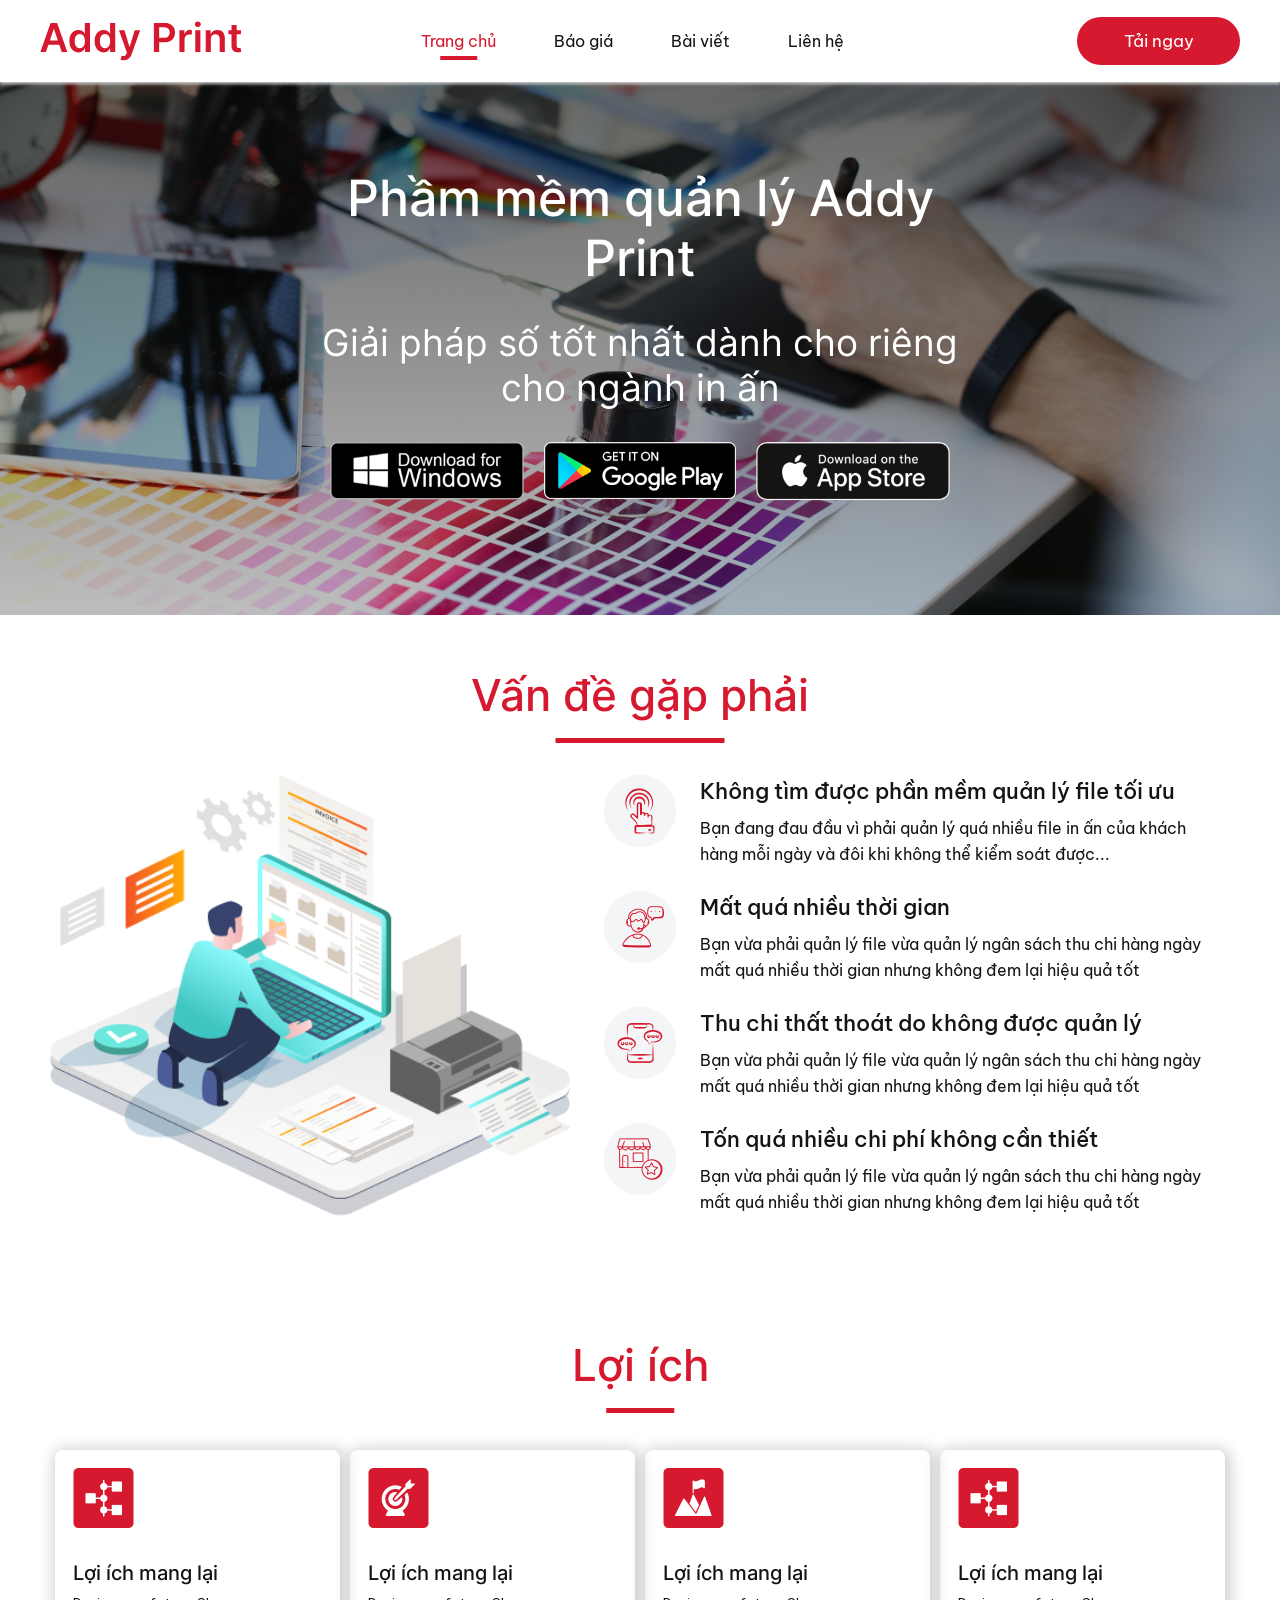
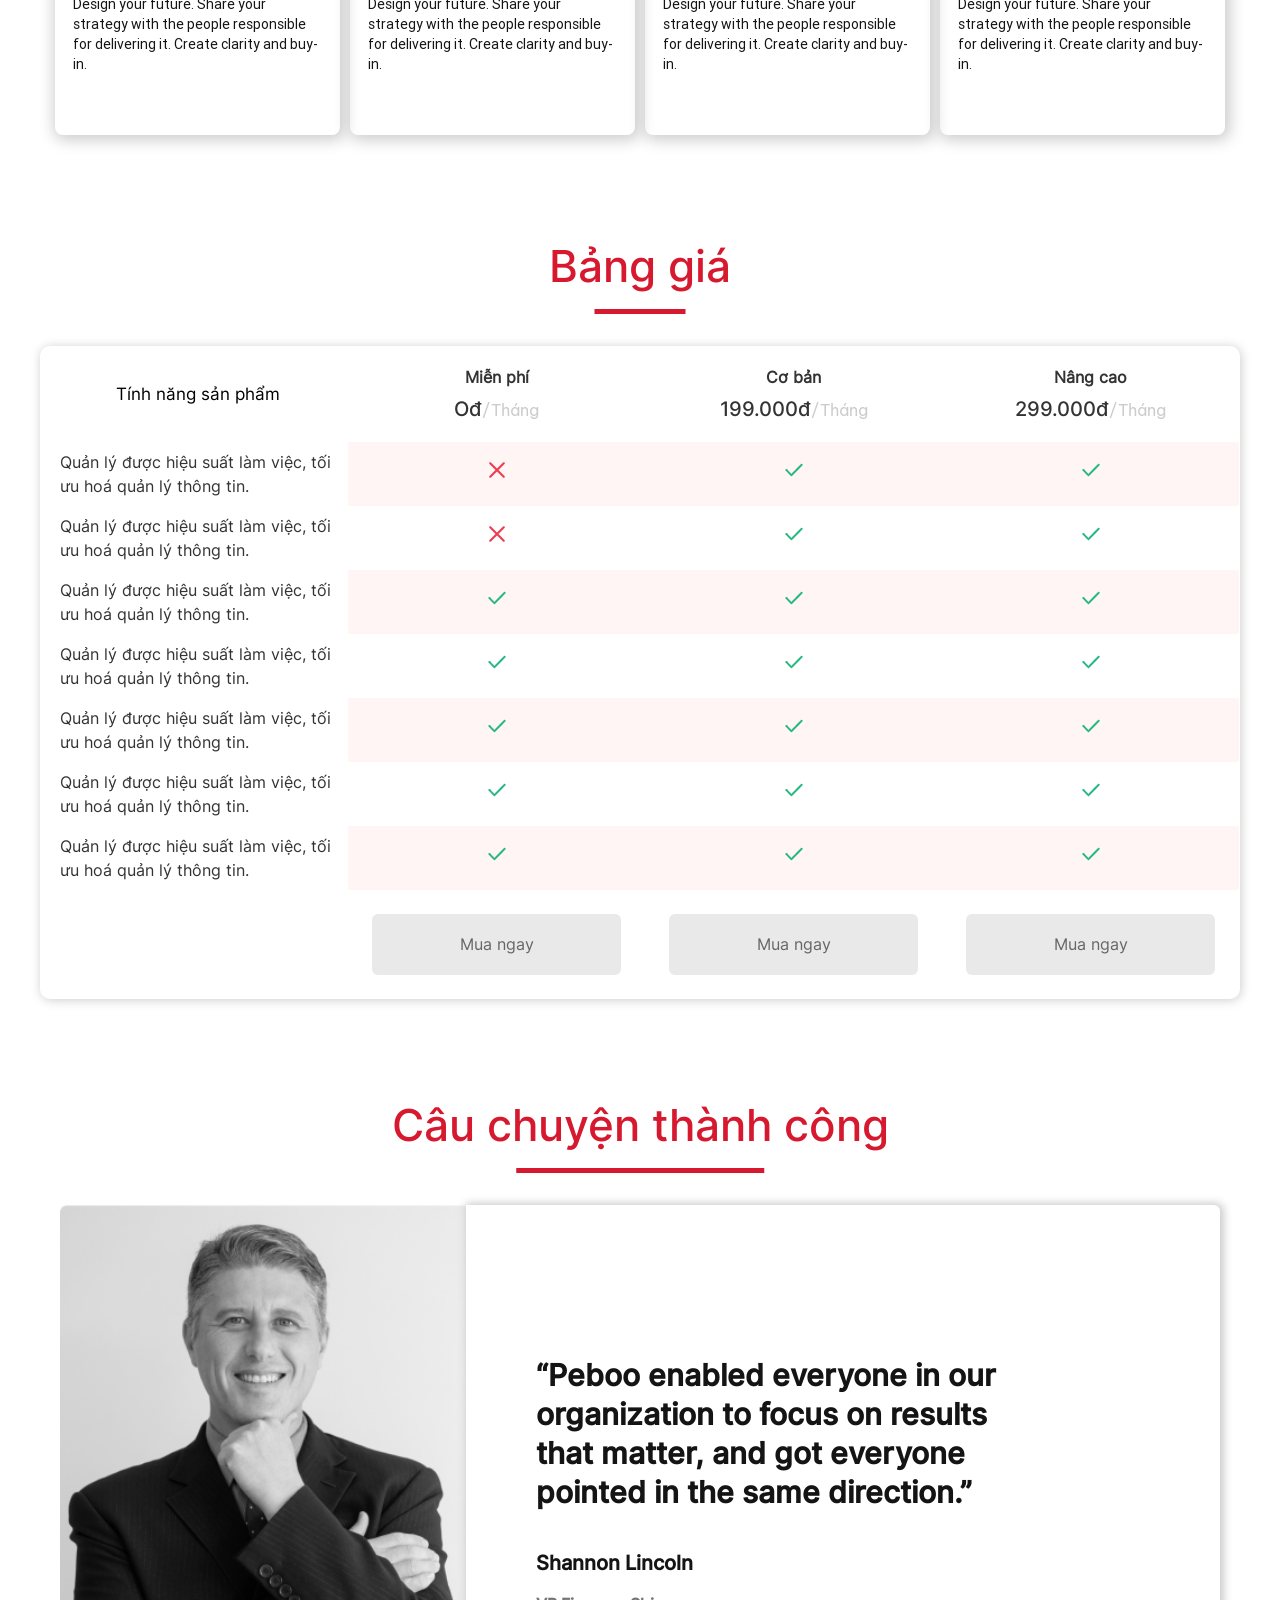
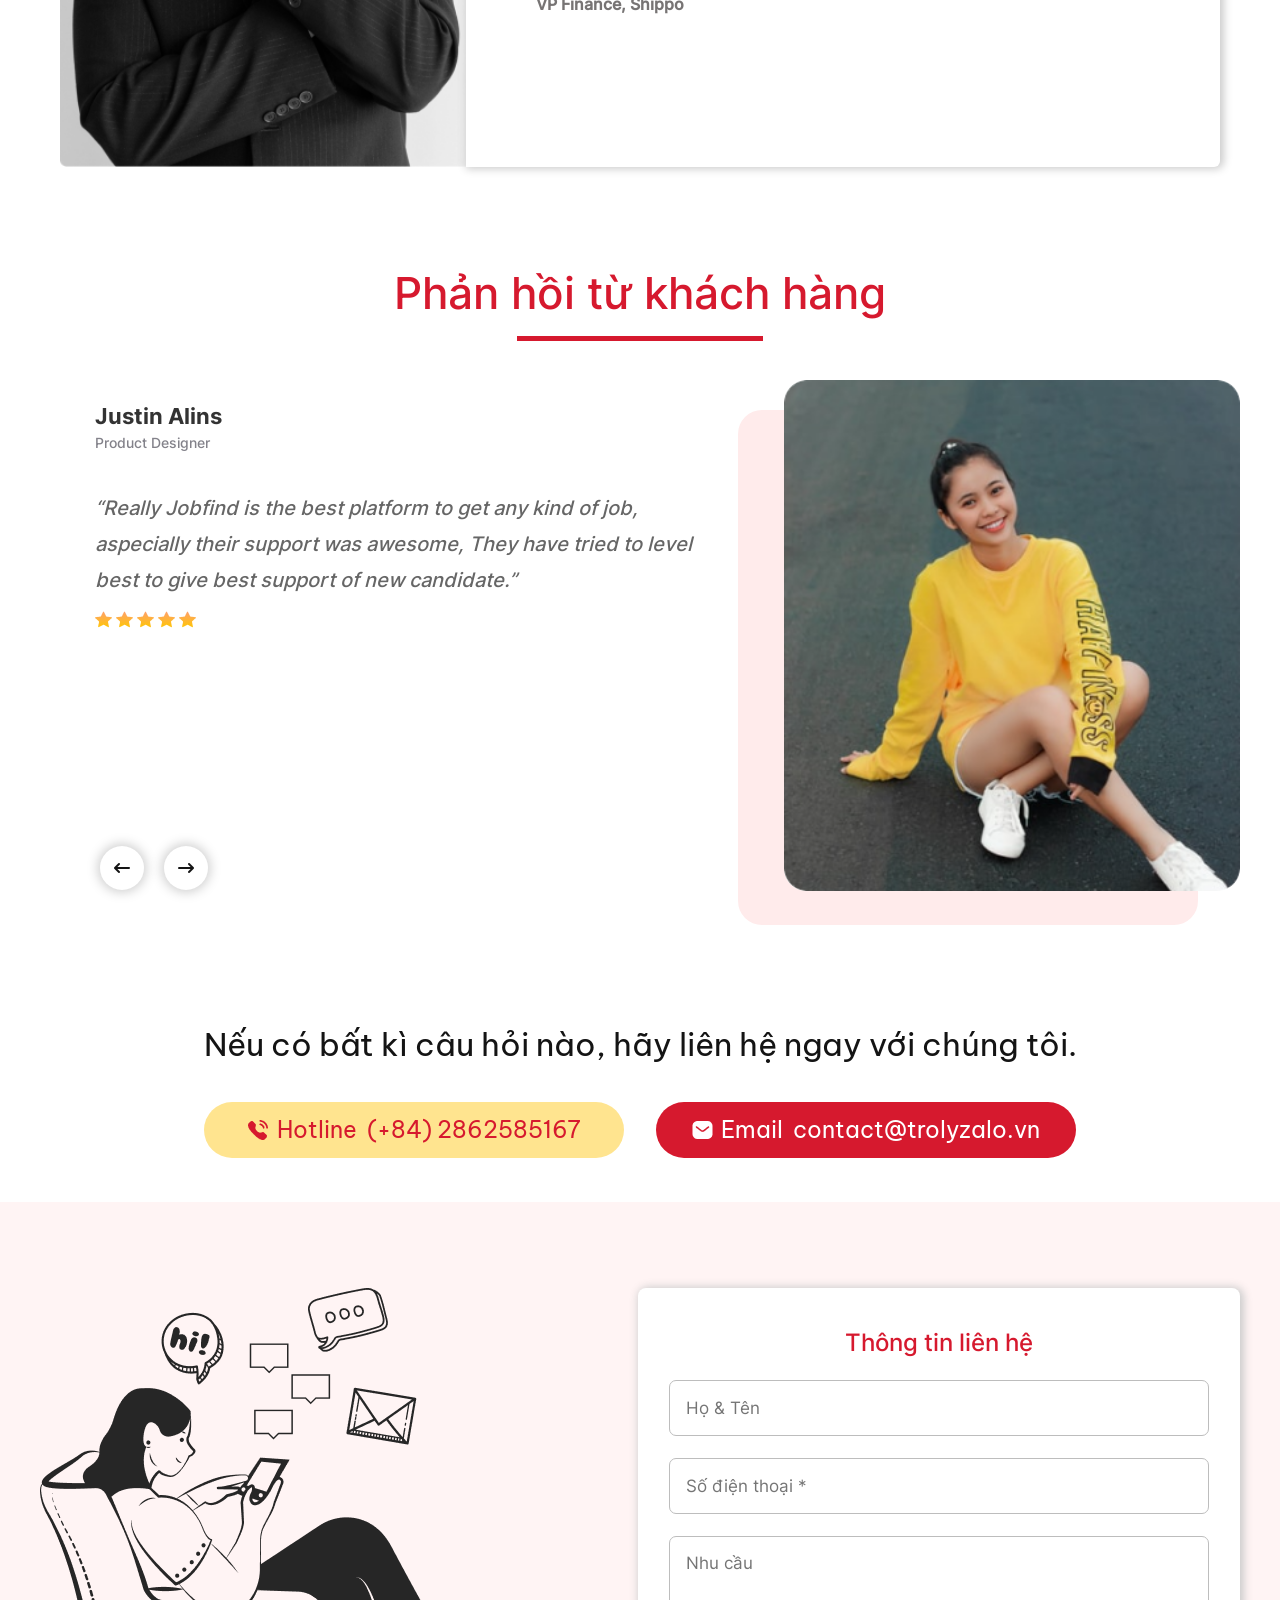
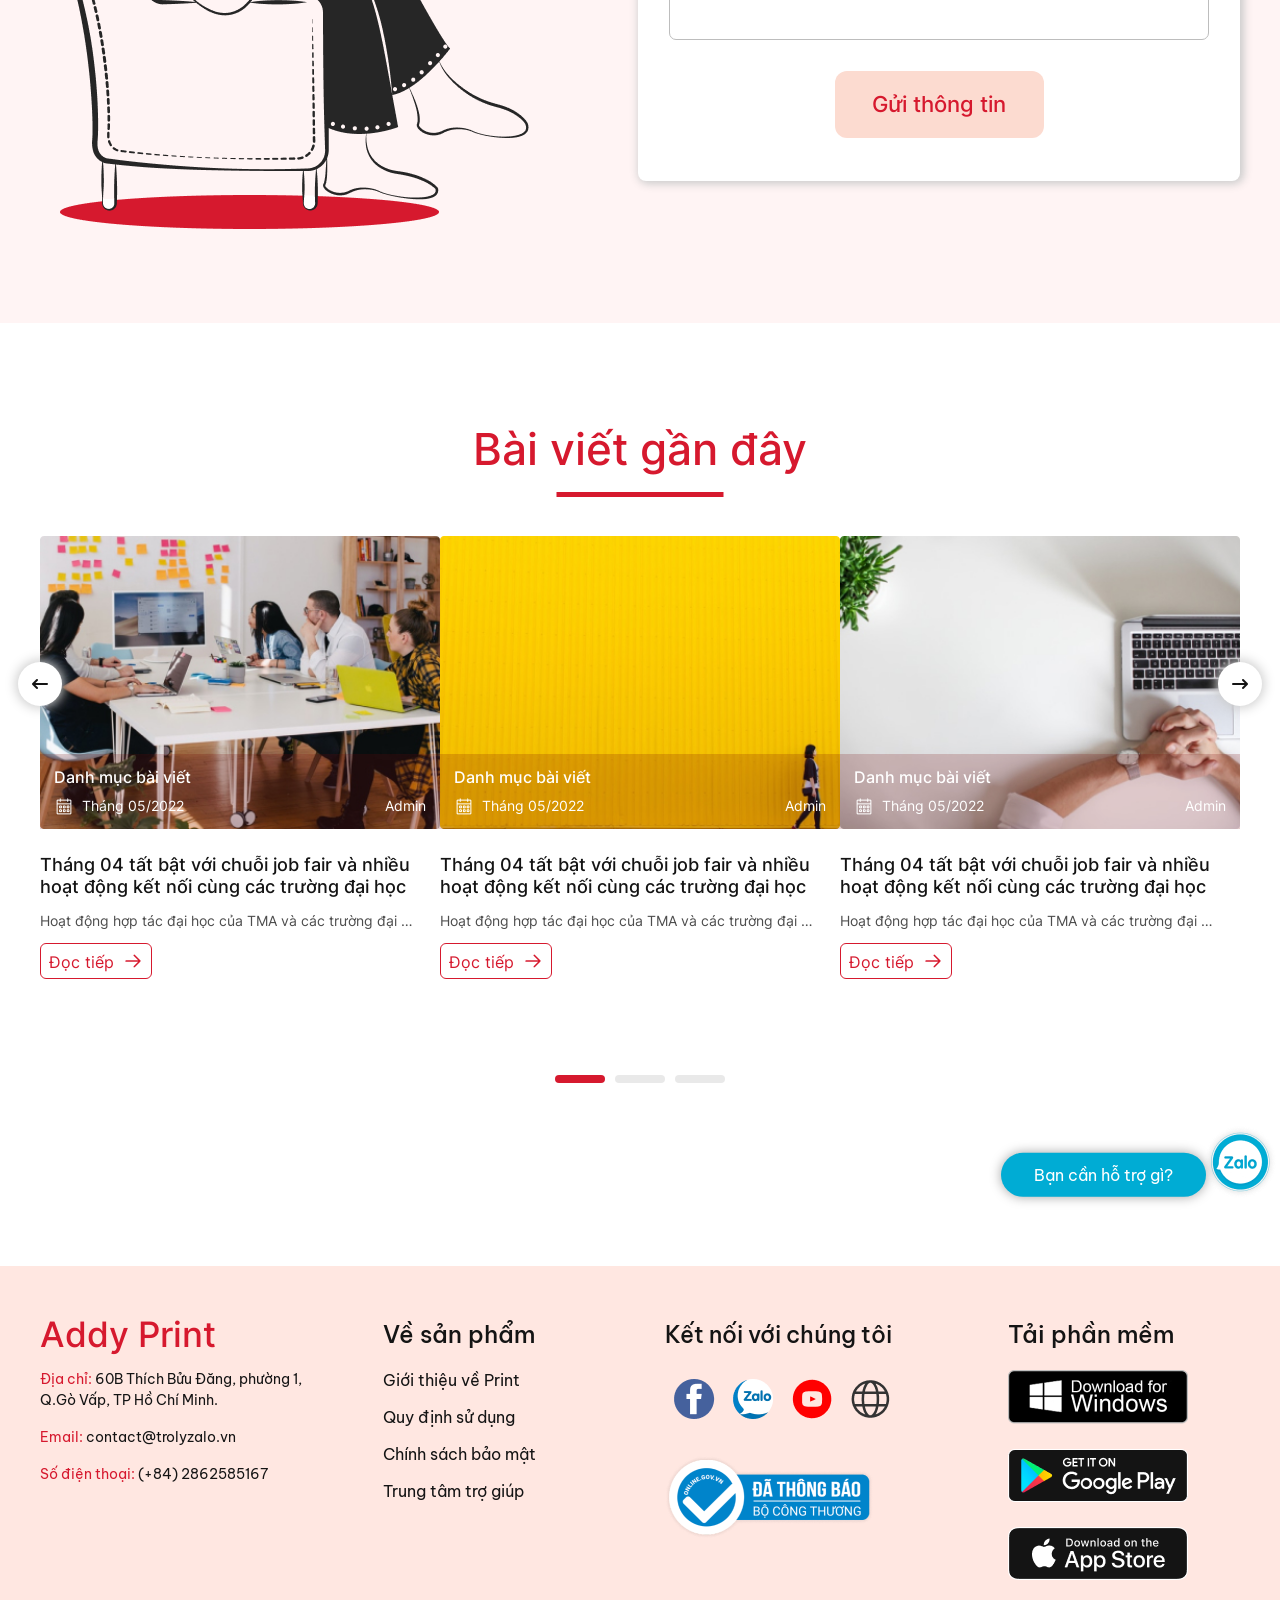
==== index.html @ 03e9220e "update slider blog" ====
<!DOCTYPE html>
<html>
  <head>
    <meta charset="UTF-8" />
    <meta
      name="viewport"
      content="width=device-width, initial-scale=1.0, maximum-scale=1.0, user-scalable=0"
    />
    <meta http-equiv="X-UA-Compatible" content="IE=edge,chrome=1" />
    <title>Addy Print</title>
    <link rel="icon" href="favicon.ico" />
    <meta name="title" content="" />
    <meta name="description" content="" />

    <!-- meta facebook -->
    <meta property="og:locale" content="vi" />
    <meta property="og:type" content="article" />
    <meta property="og:title" content="" />
    <meta property="og:description" content="" />
    <meta property="og:url" content="" />
    <meta property="og:site_name" content="" />
    <meta property="og:image" content="" />

    <link rel="stylesheet" href="./dest/flickity.css" />
    <link rel="stylesheet" href="./fonts/fontawesome/css/all.css" />
    <link rel="stylesheet" href="dest/fonts.css" />
    <link rel="stylesheet" href="dest/style.min.css" />
  </head>

  <body class="homepage">
    <!-- HEADER -->
    <header>
      <div class="container">
        <div class="main__header home">
          <div class="main__header-logo">
            <a href="./index.html">
              <svg
                width="202"
                height="40"
                viewBox="0 0 202 40"
                fill="none"
                xmlns="http://www.w3.org/2000/svg"
              >
                <path
                  d="M5.98402 31H0.35902L10.6005 1.90909H17.1062L27.3619 31H21.7369L13.967 7.875H13.7397L5.98402 31ZM6.16868 19.5938H21.5096V23.8267H6.16868V19.5938ZM38.3988 31.3835C36.6848 31.3835 35.1507 30.9432 33.7965 30.0625C32.4424 29.1818 31.3723 27.9034 30.5863 26.2273C29.8003 24.5511 29.4073 22.5152 29.4073 20.1193C29.4073 17.6951 29.805 15.6496 30.6005 13.983C31.4054 12.3068 32.4897 11.0426 33.8533 10.1903C35.217 9.3286 36.7369 8.89773 38.413 8.89773C39.6914 8.89773 40.7425 9.11553 41.5664 9.55114C42.3903 9.97727 43.0437 10.4934 43.5266 11.0994C44.0096 11.696 44.3836 12.2595 44.6488 12.7898H44.8619V1.90909H50.0181V31H44.9613V27.5625H44.6488C44.3836 28.0928 44.0001 28.6562 43.4982 29.2528C42.9963 29.84 42.3335 30.3419 41.5096 30.7585C40.6857 31.1752 39.6488 31.3835 38.3988 31.3835ZM39.8335 27.1648C40.9225 27.1648 41.8505 26.8712 42.6175 26.2841C43.3846 25.6875 43.967 24.8589 44.3647 23.7983C44.7624 22.7377 44.9613 21.5019 44.9613 20.0909C44.9613 18.6799 44.7624 17.4536 44.3647 16.4119C43.9764 15.3703 43.3988 14.5606 42.6317 13.983C41.8742 13.4053 40.9414 13.1165 39.8335 13.1165C38.6876 13.1165 37.7312 13.4148 36.9641 14.0114C36.1971 14.608 35.6194 15.4318 35.2312 16.483C34.8429 17.5341 34.6488 18.7367 34.6488 20.0909C34.6488 21.4545 34.8429 22.6714 35.2312 23.7415C35.6289 24.8021 36.2113 25.6402 36.9783 26.2557C37.7549 26.8617 38.7066 27.1648 39.8335 27.1648ZM63.5941 31.3835C61.8801 31.3835 60.346 30.9432 58.9918 30.0625C57.6377 29.1818 56.5676 27.9034 55.7816 26.2273C54.9956 24.5511 54.6026 22.5152 54.6026 20.1193C54.6026 17.6951 55.0004 15.6496 55.7958 13.983C56.6007 12.3068 57.685 11.0426 59.0487 10.1903C60.4123 9.3286 61.9322 8.89773 63.6083 8.89773C64.8867 8.89773 65.9379 9.11553 66.7617 9.55114C67.5856 9.97727 68.239 10.4934 68.7219 11.0994C69.2049 11.696 69.579 12.2595 69.8441 12.7898H70.0572V1.90909H75.2134V31H70.1566V27.5625H69.8441C69.579 28.0928 69.1954 28.6562 68.6935 29.2528C68.1916 29.84 67.5288 30.3419 66.7049 30.7585C65.881 31.1752 64.8441 31.3835 63.5941 31.3835ZM65.0288 27.1648C66.1178 27.1648 67.0458 26.8712 67.8129 26.2841C68.5799 25.6875 69.1623 24.8589 69.56 23.7983C69.9577 22.7377 70.1566 21.5019 70.1566 20.0909C70.1566 18.6799 69.9577 17.4536 69.56 16.4119C69.1718 15.3703 68.5941 14.5606 67.8271 13.983C67.0695 13.4053 66.1367 13.1165 65.0288 13.1165C63.8829 13.1165 62.9265 13.4148 62.1594 14.0114C61.3924 14.608 60.8147 15.4318 60.4265 16.483C60.0382 17.5341 59.8441 18.7367 59.8441 20.0909C59.8441 21.4545 60.0382 22.6714 60.4265 23.7415C60.8242 24.8021 61.4066 25.6402 62.1737 26.2557C62.9502 26.8617 63.9019 27.1648 65.0288 27.1648ZM83.8888 39.1818C83.1881 39.1818 82.5394 39.125 81.9428 39.0114C81.3557 38.9072 80.887 38.7841 80.5366 38.642L81.7298 34.6364C82.4779 34.8542 83.1455 34.9583 83.7326 34.9489C84.3197 34.9394 84.8358 34.7547 85.2809 34.3949C85.7354 34.0445 86.119 33.4574 86.4315 32.6335L86.8718 31.4545L78.9599 9.18182H84.4144L89.4428 25.6591H89.6701L94.7127 9.18182H100.181L91.4457 33.642C91.0385 34.7973 90.4987 35.7869 89.8263 36.6108C89.154 37.4441 88.3301 38.0786 87.3548 38.5142C86.3888 38.9593 85.2335 39.1818 83.8888 39.1818ZM113.889 31V1.90909H124.798C127.033 1.90909 128.908 2.32576 130.423 3.15909C131.948 3.99242 133.098 5.13826 133.875 6.59659C134.661 8.04545 135.054 9.69318 135.054 11.5398C135.054 13.4053 134.661 15.0625 133.875 16.5114C133.089 17.9602 131.929 19.1013 130.395 19.9347C128.86 20.7585 126.971 21.1705 124.727 21.1705H117.497V16.8381H124.017C125.324 16.8381 126.394 16.6108 127.227 16.1562C128.06 15.7017 128.676 15.0767 129.074 14.2812C129.481 13.4858 129.684 12.572 129.684 11.5398C129.684 10.5076 129.481 9.59848 129.074 8.8125C128.676 8.02652 128.056 7.41572 127.213 6.98011C126.379 6.53504 125.305 6.3125 123.988 6.3125H119.159V31H113.889ZM139.404 31V9.18182H144.39V12.8182H144.617C145.015 11.5587 145.696 10.5881 146.662 9.90625C147.638 9.21496 148.75 8.86932 150 8.86932C150.284 8.86932 150.602 8.88352 150.952 8.91193C151.312 8.93087 151.61 8.96401 151.847 9.01136V13.7415C151.629 13.6657 151.283 13.5994 150.81 13.5426C150.346 13.4763 149.896 13.4432 149.461 13.4432C148.523 13.4432 147.68 13.6468 146.932 14.054C146.194 14.4517 145.611 15.0057 145.185 15.7159C144.759 16.4261 144.546 17.2453 144.546 18.1733V31H139.404ZM155.263 31V9.18182H160.405V31H155.263ZM157.848 6.08523C157.034 6.08523 156.333 5.81534 155.746 5.27557C155.159 4.72632 154.865 4.06818 154.865 3.30114C154.865 2.52462 155.159 1.86648 155.746 1.3267C156.333 0.777461 157.034 0.50284 157.848 0.50284C158.672 0.50284 159.373 0.777461 159.951 1.3267C160.538 1.86648 160.831 2.52462 160.831 3.30114C160.831 4.06818 160.538 4.72632 159.951 5.27557C159.373 5.81534 158.672 6.08523 157.848 6.08523ZM170.835 18.2159V31H165.693V9.18182H170.608V12.8892H170.863C171.365 11.6676 172.165 10.697 173.264 9.97727C174.372 9.25758 175.74 8.89773 177.369 8.89773C178.875 8.89773 180.186 9.2197 181.304 9.86364C182.431 10.5076 183.302 11.4403 183.917 12.6619C184.542 13.8835 184.85 15.3655 184.841 17.108V31H179.699V17.9034C179.699 16.4451 179.32 15.304 178.562 14.4801C177.814 13.6562 176.777 13.2443 175.451 13.2443C174.552 13.2443 173.752 13.4432 173.051 13.8409C172.359 14.2292 171.815 14.7926 171.417 15.5312C171.029 16.2699 170.835 17.1648 170.835 18.2159ZM200.963 9.18182V13.1591H188.42V9.18182H200.963ZM191.517 3.95455H196.659V24.4375C196.659 25.1288 196.763 25.6591 196.971 26.0284C197.189 26.3883 197.473 26.6345 197.824 26.767C198.174 26.8996 198.562 26.9659 198.988 26.9659C199.31 26.9659 199.604 26.9422 199.869 26.8949C200.144 26.8475 200.352 26.8049 200.494 26.767L201.36 30.7869C201.086 30.8816 200.693 30.9858 200.181 31.0994C199.68 31.2131 199.064 31.2794 198.335 31.2983C197.047 31.3362 195.887 31.142 194.855 30.7159C193.823 30.2803 193.003 29.608 192.397 28.6989C191.801 27.7898 191.507 26.6534 191.517 25.2898V3.95455Z"
                  fill="#D6192E"
                />
              </svg>
            </a>
          </div>
          <div class="main__header-nav">
            <ul>
              <li><a class="active" href="./index.html">Trang chủ</a></li>
              <li><p href="#price">Báo giá</p></li>
              <li><a href="./blog.html">Bài viết</a></li>
              <li><p href="#contact">Liên hệ</p></li>
            </ul>
          </div>
          <div class="main__header-nav-mobile">
            <div class="icon__menu-mobile">
              <span></span>
            </div>
            <div class="show__nav-menu">
              <ul>
                <li><a href="./index.html">Trang chủ</a></li>
                <li><a href="">Báo giá</a></li>
                <li><a href="./blog.html">Bài viết</a></li>
                <li><a href="">Liên hệ</a></li>
              </ul>
            </div>
          </div>
          <div class="main__header-btn">
            <p>Tải ngay</p>
          </div>
        </div>
      </div>
    </header>

    <!-- MAIN -->
    <main class="mainwrapper">
      <section class="download">
        <img src="./img/bg_home.png" alt="" />
        <div class="wrapper__text">
          <h2 class="download__title">Phầm mềm quản lý Addy Print</h2>
          <p class="download__param">
            Giải pháp số tốt nhất dành cho riêng cho ngành in ấn
          </p>
          <div class="download__btn">
            <div class="btn download__btn-windows">
              <a href="#">
                <img src="./img/download-windowns.png" alt="" />
              </a>
            </div>
            <div class="btn download__btn-chplay">
              <a href="#">
                <img src="./img/chplay_download.png" alt="" />
              </a>
            </div>
            <div class="btn download__btn-appstore">
              <a href="#">
                <img src="./img/appstore.png" alt="" />
              </a>
            </div>
          </div>
        </div>
      </section>
      <section class="problems">
        <div class="container">
          <h2>Vấn đề gặp phải</h2>
          <div class="problems__grid">
            <div class="problems__grid-item --left">
              <img src="./img/FAQ.png" alt="" />
            </div>
            <div class="problems__grid-item --right">
              <div class="item">
                <div class="item__icon">
                  <i><img src="./img/icon-FAQ1.png" alt="" /></i>
                </div>
                <div class="item__text">
                  <h3>Không tìm được phần mềm quản lý file tối ưu</h3>
                  <p>
                    Bạn đang đau đầu vì phải quản lý quá nhiều file in ấn của
                    khách hàng mỗi ngày và đôi khi không thể kiểm soát được...
                  </p>
                </div>
              </div>
              <div class="item">
                <div class="item__icon">
                  <i><img src="./img/icon-FAQ2.png" alt="" /></i>
                </div>
                <div class="item__text">
                  <h3>Mất quá nhiều thời gian</h3>
                  <p>
                    Bạn vừa phải quản lý file vừa quản lý ngân sách thu chi hàng
                    ngày mất quá nhiều thời gian nhưng không đem lại hiệu quả
                    tốt
                  </p>
                </div>
              </div>
              <div class="item">
                <div class="item__icon">
                  <i><img src="./img/icon-FAQ3.png" alt="" /></i>
                </div>
                <div class="item__text">
                  <h3>Thu chi thất thoát do không được quản lý</h3>
                  <p>
                    Bạn vừa phải quản lý file vừa quản lý ngân sách thu chi hàng
                    ngày mất quá nhiều thời gian nhưng không đem lại hiệu quả
                    tốt
                  </p>
                </div>
              </div>
              <div class="item">
                <div class="item__icon">
                  <i><img src="./img/icon-FAQ4.png" alt="" /></i>
                </div>
                <div class="item__text">
                  <h3>Tốn quá nhiều chi phí không cần thiết</h3>
                  <p>
                    Bạn vừa phải quản lý file vừa quản lý ngân sách thu chi hàng
                    ngày mất quá nhiều thời gian nhưng không đem lại hiệu quả
                    tốt
                  </p>
                </div>
              </div>
            </div>
          </div>
        </div>
      </section>
      <section class="profit">
        <div class="container">
          <h2>Lợi ích</h2>
          <div class="profit__content">
            <div class="profit__content-item">
              <i><img src="./img/icon-test.png" alt="" /></i>
              <h3 class="title">Lợi ích mang lại</h3>
              <p class="param">
                Design your future. Share your strategy with the people
                responsible for delivering it. Create clarity and buy-in.
              </p>
            </div>
            <div class="profit__content-item">
              <i><img src="./img/Icon-loiich-1.png" alt="" /></i>
              <h3 class="title">Lợi ích mang lại</h3>
              <p class="param">
                Design your future. Share your strategy with the people
                responsible for delivering it. Create clarity and buy-in.
              </p>
            </div>
            <div class="profit__content-item">
              <i><img src="./img/icon-loiich-2.png" alt="" /></i>
              <h3 class="title">Lợi ích mang lại</h3>
              <p class="param">
                Design your future. Share your strategy with the people
                responsible for delivering it. Create clarity and buy-in.
              </p>
            </div>
            <div class="profit__content-item">
              <i><img src="./img/icon-test.png" alt="" /></i>
              <h3 class="title">Lợi ích mang lại</h3>
              <p class="param">
                Design your future. Share your strategy with the people
                responsible for delivering it. Create clarity and buy-in.
              </p>
            </div>
          </div>
        </div>
      </section>
      <section class="price">
        <div class="container --container__price">
          <h2>Bảng giá</h2>
          <div class="price__content">
            <div class="--first">
              <div class="item --title">
                <p>Tính năng sản phẩm</p>
              </div>
              <div class="item">
                <p>
                  Quản lý được hiệu suất làm việc, tối ưu hoá quản lý thông tin.
                </p>
              </div>
              <div class="item">
                <p>
                  Quản lý được hiệu suất làm việc, tối ưu hoá quản lý thông tin.
                </p>
              </div>
              <div class="item">
                <p>
                  Quản lý được hiệu suất làm việc, tối ưu hoá quản lý thông tin.
                </p>
              </div>
              <div class="item">
                <p>
                  Quản lý được hiệu suất làm việc, tối ưu hoá quản lý thông tin.
                </p>
              </div>
              <div class="item">
                <p>
                  Quản lý được hiệu suất làm việc, tối ưu hoá quản lý thông tin.
                </p>
              </div>
              <div class="item">
                <p>
                  Quản lý được hiệu suất làm việc, tối ưu hoá quản lý thông tin.
                </p>
              </div>
              <div class="item">
                <p>
                  Quản lý được hiệu suất làm việc, tối ưu hoá quản lý thông tin.
                </p>
              </div>
              <div class="--bottom"></div>
            </div>
            <div class="wrapper__item-slider">
              <div class="price__content-item">
                <div class="--title">
                  <h4>Miễn phí</h4>
                  <p><span>Ođ</span>/Tháng</p>
                  <div class="favorite">
                    <p>Yêu thích</p>
                  </div>
                </div>
                <div class="item --bg__pink">
                  <i><img src="./img/Check-error.png" alt="" /></i>
                </div>
                <div class="item">
                  <i><img src="./img/Check-error.png" alt="" /></i>
                </div>
                <div class="item --bg__pink">
                  <i><img src="./img/Check-succes.png" alt="" /></i>
                </div>
                <div class="item">
                  <i><img src="./img/Check-succes.png" alt="" /></i>
                </div>
                <div class="item --bg__pink">
                  <i><img src="./img/Check-succes.png" alt="" /></i>
                </div>
                <div class="item">
                  <i><img src="./img/Check-succes.png" alt="" /></i>
                </div>
                <div class="item --bg__pink">
                  <i><img src="./img/Check-succes.png" alt="" /></i>
                </div>
                <div class="--bottom">
                  <a href="#" class="item-btn">
                    <p>Mua ngay</p>
                  </a>
                </div>
              </div>
              <div class="price__content-item">
                <div class="--title">
                  <h4>Cơ bản</h4>
                  <p><span>199.000đ</span>/Tháng</p>
                  <div class="favorite">
                    <p>Yêu thích</p>
                  </div>
                </div>
                <div class="item --bg__pink">
                  <i><img src="./img/Check-succes.png" alt="" /></i>
                </div>
                <div class="item">
                  <i><img src="./img/Check-succes.png" alt="" /></i>
                </div>
                <div class="item --bg__pink">
                  <i><img src="./img/Check-succes.png" alt="" /></i>
                </div>
                <div class="item">
                  <i><img src="./img/Check-succes.png" alt="" /></i>
                </div>
                <div class="item --bg__pink">
                  <i><img src="./img/Check-succes.png" alt="" /></i>
                </div>
                <div class="item">
                  <i><img src="./img/Check-succes.png" alt="" /></i>
                </div>
                <div class="item --bg__pink">
                  <i><img src="./img/Check-succes.png" alt="" /></i>
                </div>
                <div class="--bottom">
                  <a href="#" class="item-btn">
                    <p>Mua ngay</p>
                  </a>
                </div>
              </div>
              <div class="price__content-item">
                <div class="--title">
                  <h4>Nâng cao</h4>
                  <p><span>299.000đ</span>/Tháng</p>
                  <div class="favorite">
                    <p>Yêu thích</p>
                  </div>
                </div>
                <div class="item --bg__pink">
                  <i><img src="./img/Check-succes.png" alt="" /></i>
                </div>
                <div class="item">
                  <i><img src="./img/Check-succes.png" alt="" /></i>
                </div>
                <div class="item --bg__pink">
                  <i><img src="./img/Check-succes.png" alt="" /></i>
                </div>
                <div class="item">
                  <i><img src="./img/Check-succes.png" alt="" /></i>
                </div>
                <div class="item --bg__pink">
                  <i><img src="./img/Check-succes.png" alt="" /></i>
                </div>
                <div class="item">
                  <i><img src="./img/Check-succes.png" alt="" /></i>
                </div>
                <div class="item --bg__pink">
                  <i><img src="./img/Check-succes.png" alt="" /></i>
                </div>
                <div class="--bottom">
                  <a href="#" class="item-btn">
                    <p>Mua ngay</p>
                  </a>
                </div>
              </div>
            </div>
          </div>
        </div>
      </section>
      <section class="story">
        <div class="container">
          <h2>Câu chuyện thành công</h2>
          <div class="story__content">
            <div class="story__content-img">
              <img src="./img/story-succes.png" alt="" />
            </div>
            <div class="story__content-text">
              <p class="param">
                “Peboo enabled everyone in our organization to focus on results
                that matter, and got everyone pointed in the same direction.”
              </p>
              <p class="author">Shannon Lincoln</p>
              <p class="author-detail">VP Finance, Shippo</p>
            </div>
          </div>
        </div>
      </section>
      <section class="feedback">
        <div class="container --container__feedback">
          <h2>Phản hồi từ khách hàng</h2>
          <div class="feedback__slider">
            <div class="feedback__slider-item">
              <div class="feedback__slider-text">
                <div class="author">
                  <p class="name">Justin Alins</p>
                  <p class="job">Product Designer</p>
                </div>
                <div class="param">
                  <p>
                    “Really Jobfind is the best platform to get any kind of job,
                    aspecially their support was awesome, They have tried to
                    level best to give best support of new candidate.”
                  </p>
                  <div class="vote">
                    <i><img src="./img/star.png" alt="" /></i>
                    <i><img src="./img/star.png" alt="" /></i>
                    <i><img src="./img/star.png" alt="" /></i>
                    <i><img src="./img/star.png" alt="" /></i>
                    <i><img src="./img/star.png" alt="" /></i>
                  </div>
                </div>
              </div>
              <div class="feedback__slider-img">
                <img src="./img/feedback-of-customer.png" alt="" />
              </div>
            </div>
            <div class="feedback__slider-item">
              <div class="feedback__slider-text">
                <div class="author">
                  <p class="name">Justin Alins</p>
                  <p class="job">Product Designer</p>
                </div>
                <div class="param">
                  <p>
                    “Really Jobfind is the best platform to get any kind of job,
                    aspecially their support was awesome, They have tried to
                    level best to give best support of new candidate.”
                  </p>
                  <div class="vote">
                    <i><img src="./img/star.png" alt="" /></i>
                    <i><img src="./img/star.png" alt="" /></i>
                    <i><img src="./img/star.png" alt="" /></i>
                    <i><img src="./img/star.png" alt="" /></i>
                    <i><img src="./img/star.png" alt="" /></i>
                  </div>
                </div>
              </div>
              <div class="feedback__slider-img">
                <img src="./img/feedback-of-customer.png" alt="" />
              </div>
            </div>
            <div class="feedback__slider-item">
              <div class="feedback__slider-text">
                <div class="author">
                  <p class="name">Justin Alins</p>
                  <p class="job">Product Designer</p>
                </div>
                <div class="param">
                  <p>
                    “Really Jobfind is the best platform to get any kind of job,
                    aspecially their support was awesome, They have tried to
                    level best to give best support of new candidate.”
                  </p>
                  <div class="vote">
                    <i><img src="./img/star.png" alt="" /></i>
                    <i><img src="./img/star.png" alt="" /></i>
                    <i><img src="./img/star.png" alt="" /></i>
                    <i><img src="./img/star.png" alt="" /></i>
                    <i><img src="./img/star.png" alt="" /></i>
                  </div>
                </div>
              </div>
              <div class="feedback__slider-img">
                <img src="./img/feedback-of-customer.png" alt="" />
              </div>
            </div>
          </div>
          <div class="feedback__slider-btn">
            <div class="btn btn__prev">
              <i class="fa-solid fa-arrow-right-long"></i>
            </div>
            <div class="btn btn__next">
              <i class="fa-solid fa-arrow-right-long"></i>
            </div>
          </div>
        </div>
      </section>
      <section class="contact">
        <div class="container">
          <div class="contact__title">
            <h2>Nếu có bất kì câu hỏi nào, hãy liên hệ ngay với chúng tôi.</h2>
          </div>
          <div class="contact__btn">
            <a href="#" class="btn hotline">
              <i><img src="./img/Calling.png" alt="" /></i>
              <p>Hotline<span>(+84) 2862585167</span></p>
            </a>
            <a href="#" class="btn email">
              <i><img src="./img/email.png" alt="" /></i>
              <p>Email<span>contact@trolyzalo.vn</span></p>
            </a>
          </div>
        </div>
        <div class="contact__form">
          <div class="container">
            <div class="contact__form-content">
              <div class="content__img">
                <img src="./img/img-form-contact.png" alt="" />
              </div>
              <div class="content__form">
                <h2>Thông tin liên hệ</h2>
                <form action="">
                  <input type="text" class="name" placeholder="Họ & Tên" />
                  <input
                    type="text"
                    class="number-phone"
                    placeholder="Số điện thoại *"
                  />
                  <textarea
                    name=""
                    id=""
                    cols="30"
                    rows="4"
                    placeholder="Nhu cầu"
                  ></textarea>
                  <button class="btn__submit">
                    <p>Gửi thông tin</p>
                  </button>
                </form>
              </div>
            </div>
          </div>
        </div>
      </section>
      <section class="blog">
        <div class="container --container__blog">
          <h2>Bài viết gần đây</h2>
          <div class="blog__slider">
            <div class="blog__slider-item">
              <div class="img">
                <img src="./img/img-blog1.jpg" alt="" />
                <div class="blog__description">
                  <div class="title">
                    <h4>Danh mục bài viết</h4>
                  </div>
                  <div class="text">
                    <div class="day">
                      <i><img src="./img/day-white.png" alt="" /></i>
                      <p>Tháng 05/2022</p>
                    </div>
                    <div class="author">
                      <p>Admin</p>
                    </div>
                  </div>
                </div>
              </div>
              <div class="title">
                <h3>
                  Tháng 04 tất bật với chuỗi job fair và nhiều hoạt động kết nối
                  cùng các trường đại học
                </h3>
              </div>
              <p class="param__blog">
                Hoạt động hợp tác đại học của TMA và các trường đại học được đẩy
                mạnh trong tháng 04 vừa qua, tiêu biểu là các sự kiện job fair
                và ...
              </p>
              <div class="btn__read-more">
                <p>Đọc tiếp</p>
                <i><img src="./img/ArrowRight.png" alt="" /></i>
              </div>
            </div>
            <div class="blog__slider-item">
              <div class="img">
                <img src="./img/img-blog2.jpg" alt="" />
                <div class="blog__description">
                  <div class="title">
                    <h4>Danh mục bài viết</h4>
                  </div>
                  <div class="text">
                    <div class="day">
                      <i><img src="./img/day-white.png" alt="" /></i>
                      <p>Tháng 05/2022</p>
                    </div>
                    <div class="author">
                      <p>Admin</p>
                    </div>
                  </div>
                </div>
              </div>
              <div class="title">
                <h3>
                  Tháng 04 tất bật với chuỗi job fair và nhiều hoạt động kết nối
                  cùng các trường đại học
                </h3>
              </div>
              <p class="param__blog">
                Hoạt động hợp tác đại học của TMA và các trường đại học được đẩy
                mạnh trong tháng 04 vừa qua, tiêu biểu là các sự kiện job fair
                và ...
              </p>
              <div class="btn__read-more">
                <p>Đọc tiếp</p>
                <i><img src="./img/ArrowRight.png" alt="" /></i>
              </div>
            </div>
            <div class="blog__slider-item">
              <div class="img">
                <img src="./img/img-blog3.jpg" alt="" />
                <div class="blog__description">
                  <div class="title">
                    <h4>Danh mục bài viết</h4>
                  </div>
                  <div class="text">
                    <div class="day">
                      <i><img src="./img/day-white.png" alt="" /></i>
                      <p>Tháng 05/2022</p>
                    </div>
                    <div class="author">
                      <p>Admin</p>
                    </div>
                  </div>
                </div>
              </div>
              <div class="title">
                <h3>
                  Tháng 04 tất bật với chuỗi job fair và nhiều hoạt động kết nối
                  cùng các trường đại học
                </h3>
              </div>
              <p class="param__blog">
                Hoạt động hợp tác đại học của TMA và các trường đại học được đẩy
                mạnh trong tháng 04 vừa qua, tiêu biểu là các sự kiện job fair
                và ...
              </p>
              <div class="btn__read-more">
                <p>Đọc tiếp</p>
                <i><img src="./img/ArrowRight.png" alt="" /></i>
              </div>
            </div>
            <div class="blog__slider-item">
              <div class="img">
                <img src="./img/img-blog1.jpg" alt="" />
                <div class="blog__description">
                  <div class="title">
                    <h4>Danh mục bài viết</h4>
                  </div>
                  <div class="text">
                    <div class="day">
                      <i><img src="./img/day-white.png" alt="" /></i>
                      <p>Tháng 05/2022</p>
                    </div>
                    <div class="author">
                      <p>Admin</p>
                    </div>
                  </div>
                </div>
              </div>
              <div class="title">
                <h3>
                  Tháng 04 tất bật với chuỗi job fair và nhiều hoạt động kết nối
                  cùng các trường đại học
                </h3>
              </div>
              <p class="param__blog">
                Hoạt động hợp tác đại học của TMA và các trường đại học được đẩy
                mạnh trong tháng 04 vừa qua, tiêu biểu là các sự kiện job fair
                và ...
              </p>
              <div class="btn__read-more">
                <p>Đọc tiếp</p>
                <i><img src="./img/ArrowRight.png" alt="" /></i>
              </div>
            </div>
            <div class="blog__slider-item">
              <div class="img">
                <img src="./img/img-blog2.jpg" alt="" />
                <div class="blog__description">
                  <div class="title">
                    <h4>Danh mục bài viết</h4>
                  </div>
                  <div class="text">
                    <div class="day">
                      <i><img src="./img/day-white.png" alt="" /></i>
                      <p>Tháng 05/2022</p>
                    </div>
                    <div class="author">
                      <p>Admin</p>
                    </div>
                  </div>
                </div>
              </div>
              <div class="title">
                <h3>
                  Tháng 04 tất bật với chuỗi job fair và nhiều hoạt động kết nối
                  cùng các trường đại học
                </h3>
              </div>
              <p class="param__blog">
                Hoạt động hợp tác đại học của TMA và các trường đại học được đẩy
                mạnh trong tháng 04 vừa qua, tiêu biểu là các sự kiện job fair
                và ...
              </p>
              <div class="btn__read-more">
                <p>Đọc tiếp</p>
                <i><img src="./img/ArrowRight.png" alt="" /></i>
              </div>
            </div>
            <div class="blog__slider-item">
              <div class="img">
                <img src="./img/img-blog3.jpg" alt="" />
                <div class="blog__description">
                  <div class="title">
                    <h4>Danh mục bài viết</h4>
                  </div>
                  <div class="text">
                    <div class="day">
                      <i><img src="./img/day-white.png" alt="" /></i>
                      <p>Tháng 05/2022</p>
                    </div>
                    <div class="author">
                      <p>Admin</p>
                    </div>
                  </div>
                </div>
              </div>
              <div class="title">
                <h3>
                  Tháng 04 tất bật với chuỗi job fair và nhiều hoạt động kết nối
                  cùng các trường đại học
                </h3>
              </div>
              <p class="param__blog">
                Hoạt động hợp tác đại học của TMA và các trường đại học được đẩy
                mạnh trong tháng 04 vừa qua, tiêu biểu là các sự kiện job fair
                và ...
              </p>
              <div class="btn__read-more">
                <p>Đọc tiếp</p>
                <i><img src="./img/ArrowRight.png" alt="" /></i>
              </div>
            </div>
            <div class="blog__slider-item">
              <div class="img">
                <img src="./img/img-blog1.jpg" alt="" />
                <div class="blog__description">
                  <div class="title">
                    <h4>Danh mục bài viết</h4>
                  </div>
                  <div class="text">
                    <div class="day">
                      <i><img src="./img/day-white.png" alt="" /></i>
                      <p>Tháng 05/2022</p>
                    </div>
                    <div class="author">
                      <p>Admin</p>
                    </div>
                  </div>
                </div>
              </div>
              <div class="title">
                <h3>
                  Tháng 04 tất bật với chuỗi job fair và nhiều hoạt động kết nối
                  cùng các trường đại học
                </h3>
              </div>
              <p class="param__blog">
                Hoạt động hợp tác đại học của TMA và các trường đại học được đẩy
                mạnh trong tháng 04 vừa qua, tiêu biểu là các sự kiện job fair
                và ...
              </p>
              <div class="btn__read-more">
                <p>Đọc tiếp</p>
                <i><img src="./img/ArrowRight.png" alt="" /></i>
              </div>
            </div>
            <div class="blog__slider-item">
              <div class="img">
                <img src="./img/img-blog2.jpg" alt="" />
                <div class="blog__description">
                  <div class="title">
                    <h4>Danh mục bài viết</h4>
                  </div>
                  <div class="text">
                    <div class="day">
                      <i><img src="./img/day-white.png" alt="" /></i>
                      <p>Tháng 05/2022</p>
                    </div>
                    <div class="author">
                      <p>Admin</p>
                    </div>
                  </div>
                </div>
              </div>
              <div class="title">
                <h3>
                  Tháng 04 tất bật với chuỗi job fair và nhiều hoạt động kết nối
                  cùng các trường đại học
                </h3>
              </div>
              <p class="param__blog">
                Hoạt động hợp tác đại học của TMA và các trường đại học được đẩy
                mạnh trong tháng 04 vừa qua, tiêu biểu là các sự kiện job fair
                và ...
              </p>
              <div class="btn__read-more">
                <p>Đọc tiếp</p>
                <i><img src="./img/ArrowRight.png" alt="" /></i>
              </div>
            </div>
            <div class="blog__slider-item">
              <div class="img">
                <img src="./img/img-blog3.jpg" alt="" />
                <div class="blog__description">
                  <div class="title">
                    <h4>Danh mục bài viết</h4>
                  </div>
                  <div class="text">
                    <div class="day">
                      <i><img src="./img/day-white.png" alt="" /></i>
                      <p>Tháng 05/2022</p>
                    </div>
                    <div class="author">
                      <p>Admin</p>
                    </div>
                  </div>
                </div>
              </div>
              <div class="title">
                <h3>
                  Tháng 04 tất bật với chuỗi job fair và nhiều hoạt động kết nối
                  cùng các trường đại học
                </h3>
              </div>
              <p class="param__blog">
                Hoạt động hợp tác đại học của TMA và các trường đại học được đẩy
                mạnh trong tháng 04 vừa qua, tiêu biểu là các sự kiện job fair
                và ...
              </p>
              <div class="btn__read-more">
                <p>Đọc tiếp</p>
                <i><img src="./img/ArrowRight.png" alt="" /></i>
              </div>
            </div>
          </div>
          <div class="btn__slider-blog">
            <div class="btn btn__prev">
              <i class="fa-solid fa-arrow-right-long"></i>
            </div>
            <div class="btn btn__next">
              <i class="fa-solid fa-arrow-right-long"></i>
            </div>
          </div>
        </div>
      </section>
      <section class="icon__zalo-fixed">
        <i><img src="./img/icon__zalo-fixed.png" alt="" /></i>
        <div class="text"><p>Bạn cần hỗ trợ gì?</p></div>
      </section>
    </main>

    <!-- FOOTER -->
    <footer>
      <div class="container --container__footer">
        <div class="wrapper__gird">
          <div class="wrapper__gird-item --nthchild1">
            <div class="title">
              <h2>Addy Print</h2>
            </div>
            <div class="text__content">
              <p class="adress">
                <span>Địa chỉ: </span>60B Thích Bửu Đăng, phường 1, Q.Gò Vấp, TP
                Hồ Chí Minh.
              </p>
              <p class="email">
                <span>Email: </span><a href="#">contact@trolyzalo.vn</a>
              </p>
              <p class="numberphone">
                <span>Số điện thoại: </span>(+84) 2862585167
              </p>
            </div>
          </div>
          <div class="wrapper__gird-item --nthchild2">
            <div class="title">
              <h3>Về sản phẩm</h3>
            </div>
            <div class="text__content">
              <a href="#">Giới thiệu về Print</a>
              <a href="#">Quy định sử dụng</a>
              <a href="#">Chính sách bảo mật</a>
              <a href="#">Trung tâm trợ giúp</a>
            </div>
          </div>
          <div class="wrapper__gird-item --nthchild3">
            <div class="title">
              <h3>Kết nối với chúng tôi</h3>
            </div>
            <div class="icon__content">
              <a href="#"><img src="./img/icon-fb.png" alt="" /></a>
              <a href="#"><img src="./img/icon-zalo.png" alt="" /></a>
              <a href="#"><img src="./img/icon-ytb.png" alt="" /></a>
              <a href="#"><img src="./img/icon_browser.png" alt="" /></a>
            </div>
            <img src="./img/logo-thong-bao.png" alt="" />
          </div>
          <div class="wrapper__gird-item --nthchild4">
            <div class="title">
              <h3>Tải phần mềm</h3>
            </div>
            <div class="btn__download">
              <div class="btn__download-chplay btn">
                <a href="#">
                  <img
                    src="./img/windown-footer.png"
                    alt="down load for windowns"
                  />
                </a>
              </div>
              <div class="btn__download-chplay btn">
                <a href="#">
                  <img
                    src="./img/chplay-footer.png"
                    alt="down load for chplay"
                  />
                </a>
              </div>
              <div class="btn__download-appstore btn">
                <a href="#">
                  <img
                    src="./img/appstore-footer.png"
                    alt="down load for appstore"
                  />
                </a>
              </div>
            </div>
          </div>
        </div>
        <div class="backtotop">
          <i class="fa-solid fa-arrow-up"></i>
        </div>
      </div>
    </footer>

    <script type="text/javascript" src="js/libs/flickity.pkgd.min.js"></script>
    <script type="text/javascript" src="dest/jsmain.min.js"></script>
    <script type="text/javascript" src="dest/main.js"></script>
  </body>
</html>
---- dest/fonts.css ----
/* FONT FACE - font-display: fallback; */

/* VÍ DỤ - tuỳ chỉnh theo từng dự án*/

@font-face {
    font-family: "InterRegular400";
    src: url("../fonts/font-inter/Inter-Regular.woff2") format("woff2"), url("../fonts/Inter-Regular.woff") format("woff");
    font-weight: 400;
    font-style: normal;
    font-display: fallback;
}

@font-face {
    font-family: "InterMedium500";
    src: url("../fonts/font-inter/Inter-Medium.woff2") format("woff2"), url("../fonts/font-inter/Inter-Medium.woff") format("woff");
    font-weight: 500;
    font-style: normal;
    font-display: fallback;
}

@font-face {
    font-family: "ib";
    src: url("../fonts/font-inter/Inter-Bold.woff2") format("woff2"), url("../fonts/font-inter/Inter-Bold.woff") format("woff");
    font-weight: bold;
    font-style: normal;
    font-display: fallback;
}

@font-face {
    font-family: "beMedium500";
    src: url("../fonts/font-vietnampro/BeVietnamPro-Medium.ttf");
    font-weight: 500;
    font-style: normal;
    font-display: fallback;
}

@font-face {
    font-family: "beRegular400";
    src: url("../fonts/font-vietnampro/BeVietnamPro-Regular.ttf");
    /* font-weight: 400; */
    /* font-style: normal;
    font-display: fallback; */
}

@font-face {
    font-family: "roRegular400";
    src: url("../fonts/font-roboto/Roboto-Regular.ttf");
    font-weight: 400;
    font-style: normal;
    font-display: fallback;
}


@font-face {
    font-family: "InterSemibold600";
    src: url("../fonts/font-inter/Inter-VariableFont_wght.woff");
    /* font-weight: 600;
    font-style: normal;
    font-display: fallback; */
}

@font-face {
    font-family: "InterBold700";
    src: url("../fonts/font-inter/Inter-Bold.woff");
    font-weight: 700;
    font-style: normal;
    font-display: fallback;
}
---- dest/style.min.css ----
html,body,div,span,applet,object,iframe,h1,h2,h3,h4,h5,h6,p,blockquote,pre,a,abbr,acronym,address,big,cite,code,del,dfn,em,img,ins,kbd,q,s,samp,small,strike,strong,sub,sup,tt,var,b,u,i,center,dl,dt,dd,ol,ul,li,fieldset,form,label,legend,table,caption,tbody,tfoot,thead,tr,th,td,article,aside,canvas,details,embed,figure,figcaption,footer,header,hgroup,menu,nav,output,ruby,section,summary,time,mark,audio,video{margin:0;padding:0;border:0;font-size:100%;font:inherit;vertical-align:baseline}article,aside,details,figcaption,figure,footer,header,hgroup,menu,nav,section{display:block}body{line-height:1}ol,ul{list-style:none}blockquote,q{quotes:none}blockquote:before,blockquote:after,q:before,q:after{content:"";content:none}table{border-collapse:collapse;border-spacing:0}*::before,*::after{box-sizing:inherit}/*! normalize.css v8.0.1 | MIT License | github.com/necolas/normalize.css */html{line-height:1.15;-webkit-text-size-adjust:100%}hr{box-sizing:content-box;height:0;overflow:visible}pre{font-family:monospace, monospace;font-size:1em}a{background-color:transparent}abbr[title]{border-bottom:none;text-decoration:underline;text-decoration:underline dotted}b,strong{font-weight:bolder}code,kbd,samp{font-family:monospace, monospace;font-size:1em}small{font-size:80%}sub,sup{font-size:75%;line-height:0;position:relative;vertical-align:baseline}sub{bottom:-0.25em}sup{top:-0.5em}img{border-style:none}button,input,optgroup,select,textarea{font-family:inherit;font-size:100%;line-height:1.15;margin:0}button,input{overflow:visible}button,select{text-transform:none}button,[type="button"],[type="reset"],[type="submit"]{-webkit-appearance:button}button::-moz-focus-inner,[type="button"]::-moz-focus-inner,[type="reset"]::-moz-focus-inner,[type="submit"]::-moz-focus-inner{border-style:none;padding:0}button:-moz-focusring,[type="button"]:-moz-focusring,[type="reset"]:-moz-focusring,[type="submit"]:-moz-focusring{outline:1px dotted ButtonText}fieldset{padding:0.35em 0.75em 0.625em}legend{box-sizing:border-box;color:inherit;display:table;max-width:100%;padding:0;white-space:normal}progress{vertical-align:baseline}textarea{overflow:auto}[type="checkbox"],[type="radio"]{box-sizing:border-box;padding:0}[type="number"]::-webkit-inner-spin-button,[type="number"]::-webkit-outer-spin-button{height:auto}[type="search"]{-webkit-appearance:textfield;outline-offset:-2px}[type="search"]::-webkit-search-decoration{-webkit-appearance:none}::-webkit-file-upload-button{-webkit-appearance:button;font:inherit}details{display:block}summary{display:list-item}template{display:none}[hidden]{display:none}:root{--h1-fs: 7.2rem;--h1-lh: 8rem;--h2-fs: 5.2rem;--h2-lh: 6rem;--h3-fs: 3.2rem;--h3-lh: 4.2rem;--h4-fs: 2.4rem;--h4-lh: 3.2rem;--h5-fs: 2rem;--h5-lh: 3rem;--body16-fs: 1.6rem;--body16-lh: 2.6rem;--body14-fs: 1.4rem;--body14-lh: 2.2rem;--gap: 30px;--height-header: 82px;--height-header-mobile: 60px;--height-button: 56px;--ptop: 150px;--pd-section: 120px}@media (max-width: 767px){:root{--h1-fs: 3.6rem;--h1-lh: 4.2rem;--h2-fs: 2.8rem;--h2-lh: 3.8rem;--h3-fs: 2.2rem;--h3-lh: 3rem;--h4-fs: 2rem;--h4-lh: 3.2rem;--gap: 20px;--height-header: 70px;--pd-section: 50px;--ptop: 120px}}@-ms-viewport{width:device-width}*{-webkit-font-smoothing:antialiased;-moz-osx-font-smoothing:grayscale;-webkit-font-smoothing:antialiased;-moz-osx-font-smoothing:grayscale;text-rendering:optimizeLegibility;box-sizing:border-box}html{font-size:62.5%}body{width:100%;max-width:100%;margin:auto;font-size:var(--body16-fs);font-family:ir;line-height:var(--body16-lh);color:#141414;text-transform:none;background:#fff;position:relative}body .container-fluid{width:100%;padding-right:var(--gap);padding-left:var(--gap);margin-right:auto;margin-left:auto}@media screen and (max-width: 767px){body .container-fluid{padding-right:calc(var(--gap) / 2);padding-left:calc(var(--gap) / 2)}}body .container{max-width:1230px;width:100%;padding-right:calc(var(--gap) / 2);padding-left:calc(var(--gap) / 2);margin-right:auto;margin-left:auto}@media (min-width: 576px){body .container{max-width:540px}}@media (min-width: 768px){body .container{max-width:720px}}@media (min-width: 992px){body .container{max-width:960px}}@media (min-width: 1200px){body .container{max-width:1230px}}body .mainwrapper{width:100%;margin:auto;opacity:1;pointer-events:auto}img{max-width:100%;height:auto;-webkit-user-select:none;-khtml-user-select:none;-moz-user-select:none;-o-user-select:none;user-select:none}img.--center{margin:0 auto;display:block}a{text-decoration:none}.--white-cl{color:#fff}.--black-cl{color:#141414}.--blue-cl{color:#00afab}article h1,article h2,article h3,article h4,article h5,article h6{display:block}article h1{font-size:var(--h1-fs);line-height:var(--h1-lh);margin:0 0 0.67rem 0}article h2{font-size:var(--h2-fs);line-height:var(--h2-lh);margin:0 0 0.75rem 0}article h3{font-size:var(--h3-fs);line-height:var(--h3-lh);margin:0 0 0.83rem 0}article h4{font-size:var(--h4-fs);line-height:var(--h4-lh);margin:0 0 1.12rem 0}article h5{font-size:var(--h5-fs);line-height:var(--h5-lh);margin:0 0 1.5rem 0}article h6{font-size:0.67rem;margin:0 0 1.67rem 0}article p{margin:0 0 1.12rem 0}article ol,article ul{list-style:initial;padding-left:18px}article img{display:inline-block;height:auto;overflow:hidden;border-radius:10px;margin:25px auto}article .video{width:100%;height:0;padding-bottom:56.25%;position:relative;margin:25px auto}article .video iframe,article .video video{position:absolute;width:100%;height:100%;top:0;left:0}@media screen and (max-width: 767px){article img{margin:20px auto}}.heading{font-family:ib}.heading.--h1{font-size:var(--h1-fs);line-height:var(--h1-lh)}.heading.--h2{font-size:var(--h2-fs);line-height:var(--h2-lh)}.icon__zalo-fixed{margin-top:-143px;position:absolute;right:0}.icon__zalo-fixed i{display:block}.icon__zalo-fixed .text{width:205px;height:44px;background-color:#00acd4;border-radius:32px;position:absolute;right:74px;top:50%;transform:translateY(-30%);-webkit-box-shadow:0px 0px 12px 0px #0000005c;box-shadow:0px 0px 12px 0px #0000005c;display:flex}.icon__zalo-fixed .text p{color:#ffffff;margin:auto;font-family:"beRegular400"}.search{height:160px;overflow:hidden;margin-top:var(--height-header);position:relative}.search>img{float:right;height:100%;width:100%;object-fit:cover}.search .search__input{position:absolute;top:50%;left:50%;transform:translate(-50%, -50%);width:384px;height:44px;border-radius:32px;display:flex;background-color:#ffffff}.search .search__input i{display:flex;padding-left:18px}.search .search__input i img{margin:auto}.search .search__input input{padding-left:15px;border:none;outline:none;width:80%;font-family:Arial, "InterRegular400";font-size:16px;line-height:19px}.featured__posts{margin-top:37px}.featured__posts h2{font-family:"InterMedium500";font-size:16px;line-height:19px;color:#141414;text-transform:uppercase;margin-bottom:15px}.featured__posts .featured__posts-detail{padding-left:10px}.featured__posts .featured__posts-detail .title__post{display:flex;margin-bottom:12px}.featured__posts .featured__posts-detail .title__post>p{font-family:"InterRegular400";font-size:14px;line-height:17px;color:#d6192e}.featured__posts .featured__posts-detail .title__post i{display:flex;margin:0 10px}.featured__posts .featured__posts-detail .title__post i img{margin:auto}.featured__posts .featured__posts-detail .title__post span{font-family:"InterRegular400";font-size:14px;line-height:17px;color:#666666}.featured__posts .featured__posts-detail .text{margin-bottom:22px}.featured__posts .featured__posts-detail .text p{font-family:"InterRegular400";font-size:14px;line-height:20px;color:#141414}.input__signup{margin-bottom:160px}.input__signup .container .input__signup-content{background-color:#fcdbd0;border-radius:8px;padding:24px}.input__signup .container .input__signup-content h2{font-family:"InterMedium500";font-size:20px;line-height:28px;color:#333333;margin-bottom:24px}.input__signup .container .input__signup-content .input{display:flex}.input__signup .container .input__signup-content .input .input-signup{border:none;outline:none;border-radius:6px;font-family:"InterRegular400";font-size:18px;line-height:22px;color:#848484;height:50px;flex:1;margin-right:16px;padding-left:10px}.input__signup .container .input__signup-content .input .btn-signup{background-color:#d6192e;width:144px;height:50px;border-radius:6px;border:none;outline:none;color:#ffffff;font-family:"InterRegular400";font-size:18px;line-height:22px;display:flex;justify-content:center}.dot{overflow:hidden;width:50px !important;height:8px !important;border-radius:11px !important;background-color:#e9e9e9 !important;opacity:1 !important;margin:0 5px !important}.dot.is-selected{background-color:#d6192e !important}.flickity-page-dots{bottom:0}.flickity-viewport{overflow:initial}.col-1,.col-2,.col-3,.col-4,.col-5,.col-6,.col-7,.col-8,.col-9,.col-10,.col-11,.col-12,.col,.col-auto,.col-sm-1,.col-sm-2,.col-sm-3,.col-sm-4,.col-sm-5,.col-sm-6,.col-sm-7,.col-sm-8,.col-sm-9,.col-sm-10,.col-sm-11,.col-sm-12,.col-sm,.col-sm-auto,.col-md-1,.col-md-2,.col-md-3,.col-md-4,.col-md-5,.col-md-6,.col-md-7,.col-md-8,.col-md-9,.col-md-10,.col-md-11,.col-md-12,.col-md,.col-md-auto,.col-lg-1,.col-lg-2,.col-lg-3,.col-lg-4,.col-lg-5,.col-lg-6,.col-lg-7,.col-lg-8,.col-lg-9,.col-lg-10,.col-lg-11,.col-lg-12,.col-lg,.col-lg-auto,.col-xl-1,.col-xl-2,.col-xl-3,.col-xl-4,.col-xl-5,.col-xl-6,.col-xl-7,.col-xl-8,.col-xl-9,.col-xl-10,.col-xl-11,.col-xl-12,.col-xl,.col-xl-auto{position:relative;width:100%;min-height:1px;padding-right:15px;padding-left:15px}.row{display:-webkit-box;display:-ms-flexbox;display:flex;-ms-flex-wrap:wrap;flex-wrap:wrap;margin-right:-15px;margin-left:-15px}.col{-ms-flex-preferred-size:0;flex-basis:0;-webkit-box-flex:1;-ms-flex-positive:1;flex-grow:1;max-width:100%}.no-gutters{margin-right:0;margin-left:0}.no-gap>.col,.no-gap>[class*="col-"]{padding-right:0;padding-left:0}.col-auto{-webkit-box-flex:0;-ms-flex:0 0 auto;flex:0 0 auto;width:auto;max-width:none}.col-1{-webkit-box-flex:0;-ms-flex:0 0 8.333333%;flex:0 0 8.333333%;max-width:8.333333%}.col-2{-webkit-box-flex:0;-ms-flex:0 0 16.666667%;flex:0 0 16.666667%;max-width:16.666667%}.col-3{-webkit-box-flex:0;-ms-flex:0 0 25%;flex:0 0 25%;max-width:25%}.col-4{-webkit-box-flex:0;-ms-flex:0 0 33.333333%;flex:0 0 33.333333%;max-width:33.333333%}.col-5{-webkit-box-flex:0;-ms-flex:0 0 41.666667%;flex:0 0 41.666667%;max-width:41.666667%}.col-6{-webkit-box-flex:0;-ms-flex:0 0 50%;flex:0 0 50%;max-width:50%}.col-7{-webkit-box-flex:0;-ms-flex:0 0 58.333333%;flex:0 0 58.333333%;max-width:58.333333%}.col-8{-webkit-box-flex:0;-ms-flex:0 0 66.666667%;flex:0 0 66.666667%;max-width:66.666667%}.col-9{-webkit-box-flex:0;-ms-flex:0 0 75%;flex:0 0 75%;max-width:75%}.col-10{-webkit-box-flex:0;-ms-flex:0 0 83.333333%;flex:0 0 83.333333%;max-width:83.333333%}.col-11{-webkit-box-flex:0;-ms-flex:0 0 91.666667%;flex:0 0 91.666667%;max-width:91.666667%}.col-12{-webkit-box-flex:0;-ms-flex:0 0 100%;flex:0 0 100%;max-width:100%}.order-first{-webkit-box-ordinal-group:0;-ms-flex-order:-1;order:-1}.order-last{-webkit-box-ordinal-group:14;-ms-flex-order:13;order:13}.order-0{-webkit-box-ordinal-group:1;-ms-flex-order:0;order:0}.order-1{-webkit-box-ordinal-group:2;-ms-flex-order:1;order:1}.order-2{-webkit-box-ordinal-group:3;-ms-flex-order:2;order:2}.order-3{-webkit-box-ordinal-group:4;-ms-flex-order:3;order:3}.order-4{-webkit-box-ordinal-group:5;-ms-flex-order:4;order:4}.order-5{-webkit-box-ordinal-group:6;-ms-flex-order:5;order:5}.order-6{-webkit-box-ordinal-group:7;-ms-flex-order:6;order:6}.order-7{-webkit-box-ordinal-group:8;-ms-flex-order:7;order:7}.order-8{-webkit-box-ordinal-group:9;-ms-flex-order:8;order:8}.order-9{-webkit-box-ordinal-group:10;-ms-flex-order:9;order:9}.order-10{-webkit-box-ordinal-group:11;-ms-flex-order:10;order:10}.order-11{-webkit-box-ordinal-group:12;-ms-flex-order:11;order:11}.order-12{-webkit-box-ordinal-group:13;-ms-flex-order:12;order:12}.offset-1{margin-left:8.333333%}.offset-2{margin-left:16.666667%}.offset-3{margin-left:25%}.offset-4{margin-left:33.333333%}.offset-5{margin-left:41.666667%}.offset-6{margin-left:50%}.offset-7{margin-left:58.333333%}.offset-8{margin-left:66.666667%}.offset-9{margin-left:75%}.offset-10{margin-left:83.333333%}.offset-11{margin-left:91.666667%}@media (min-width: 576px){.col-sm{-ms-flex-preferred-size:0;flex-basis:0;-webkit-box-flex:1;-ms-flex-positive:1;flex-grow:1;max-width:100%}.col-sm-auto{-webkit-box-flex:0;-ms-flex:0 0 auto;flex:0 0 auto;width:auto;max-width:none}.col-sm-1{-webkit-box-flex:0;-ms-flex:0 0 8.333333%;flex:0 0 8.333333%;max-width:8.333333%}.col-sm-2{-webkit-box-flex:0;-ms-flex:0 0 16.666667%;flex:0 0 16.666667%;max-width:16.666667%}.col-sm-3{-webkit-box-flex:0;-ms-flex:0 0 25%;flex:0 0 25%;max-width:25%}.col-sm-4{-webkit-box-flex:0;-ms-flex:0 0 33.333333%;flex:0 0 33.333333%;max-width:33.333333%}.col-sm-5{-webkit-box-flex:0;-ms-flex:0 0 41.666667%;flex:0 0 41.666667%;max-width:41.666667%}.col-sm-6{-webkit-box-flex:0;-ms-flex:0 0 50%;flex:0 0 50%;max-width:50%}.col-sm-7{-webkit-box-flex:0;-ms-flex:0 0 58.333333%;flex:0 0 58.333333%;max-width:58.333333%}.col-sm-8{-webkit-box-flex:0;-ms-flex:0 0 66.666667%;flex:0 0 66.666667%;max-width:66.666667%}.col-sm-9{-webkit-box-flex:0;-ms-flex:0 0 75%;flex:0 0 75%;max-width:75%}.col-sm-10{-webkit-box-flex:0;-ms-flex:0 0 83.333333%;flex:0 0 83.333333%;max-width:83.333333%}.col-sm-11{-webkit-box-flex:0;-ms-flex:0 0 91.666667%;flex:0 0 91.666667%;max-width:91.666667%}.col-sm-12{-webkit-box-flex:0;-ms-flex:0 0 100%;flex:0 0 100%;max-width:100%}.order-sm-first{-webkit-box-ordinal-group:0;-ms-flex-order:-1;order:-1}.order-sm-last{-webkit-box-ordinal-group:14;-ms-flex-order:13;order:13}.order-sm-0{-webkit-box-ordinal-group:1;-ms-flex-order:0;order:0}.order-sm-1{-webkit-box-ordinal-group:2;-ms-flex-order:1;order:1}.order-sm-2{-webkit-box-ordinal-group:3;-ms-flex-order:2;order:2}.order-sm-3{-webkit-box-ordinal-group:4;-ms-flex-order:3;order:3}.order-sm-4{-webkit-box-ordinal-group:5;-ms-flex-order:4;order:4}.order-sm-5{-webkit-box-ordinal-group:6;-ms-flex-order:5;order:5}.order-sm-6{-webkit-box-ordinal-group:7;-ms-flex-order:6;order:6}.order-sm-7{-webkit-box-ordinal-group:8;-ms-flex-order:7;order:7}.order-sm-8{-webkit-box-ordinal-group:9;-ms-flex-order:8;order:8}.order-sm-9{-webkit-box-ordinal-group:10;-ms-flex-order:9;order:9}.order-sm-10{-webkit-box-ordinal-group:11;-ms-flex-order:10;order:10}.order-sm-11{-webkit-box-ordinal-group:12;-ms-flex-order:11;order:11}.order-sm-12{-webkit-box-ordinal-group:13;-ms-flex-order:12;order:12}.offset-sm-0{margin-left:0}.offset-sm-1{margin-left:8.333333%}.offset-sm-2{margin-left:16.666667%}.offset-sm-3{margin-left:25%}.offset-sm-4{margin-left:33.333333%}.offset-sm-5{margin-left:41.666667%}.offset-sm-6{margin-left:50%}.offset-sm-7{margin-left:58.333333%}.offset-sm-8{margin-left:66.666667%}.offset-sm-9{margin-left:75%}.offset-sm-10{margin-left:83.333333%}.offset-sm-11{margin-left:91.666667%}}@media (min-width: 768px){.col-md{-ms-flex-preferred-size:0;flex-basis:0;-webkit-box-flex:1;-ms-flex-positive:1;flex-grow:1;max-width:100%}.col-md-auto{-webkit-box-flex:0;-ms-flex:0 0 auto;flex:0 0 auto;width:auto;max-width:none}.col-md-1{-webkit-box-flex:0;-ms-flex:0 0 8.333333%;flex:0 0 8.333333%;max-width:8.333333%}.col-md-2{-webkit-box-flex:0;-ms-flex:0 0 16.666667%;flex:0 0 16.666667%;max-width:16.666667%}.col-md-3{-webkit-box-flex:0;-ms-flex:0 0 25%;flex:0 0 25%;max-width:25%}.col-md-4{-webkit-box-flex:0;-ms-flex:0 0 33.333333%;flex:0 0 33.333333%;max-width:33.333333%}.col-md-5{-webkit-box-flex:0;-ms-flex:0 0 41.666667%;flex:0 0 41.666667%;max-width:41.666667%}.col-md-6{-webkit-box-flex:0;-ms-flex:0 0 50%;flex:0 0 50%;max-width:50%}.col-md-7{-webkit-box-flex:0;-ms-flex:0 0 58.333333%;flex:0 0 58.333333%;max-width:58.333333%}.col-md-8{-webkit-box-flex:0;-ms-flex:0 0 66.666667%;flex:0 0 66.666667%;max-width:66.666667%}.col-md-9{-webkit-box-flex:0;-ms-flex:0 0 75%;flex:0 0 75%;max-width:75%}.col-md-10{-webkit-box-flex:0;-ms-flex:0 0 83.333333%;flex:0 0 83.333333%;max-width:83.333333%}.col-md-11{-webkit-box-flex:0;-ms-flex:0 0 91.666667%;flex:0 0 91.666667%;max-width:91.666667%}.col-md-12{-webkit-box-flex:0;-ms-flex:0 0 100%;flex:0 0 100%;max-width:100%}.order-md-first{-webkit-box-ordinal-group:0;-ms-flex-order:-1;order:-1}.order-md-last{-webkit-box-ordinal-group:14;-ms-flex-order:13;order:13}.order-md-0{-webkit-box-ordinal-group:1;-ms-flex-order:0;order:0}.order-md-1{-webkit-box-ordinal-group:2;-ms-flex-order:1;order:1}.order-md-2{-webkit-box-ordinal-group:3;-ms-flex-order:2;order:2}.order-md-3{-webkit-box-ordinal-group:4;-ms-flex-order:3;order:3}.order-md-4{-webkit-box-ordinal-group:5;-ms-flex-order:4;order:4}.order-md-5{-webkit-box-ordinal-group:6;-ms-flex-order:5;order:5}.order-md-6{-webkit-box-ordinal-group:7;-ms-flex-order:6;order:6}.order-md-7{-webkit-box-ordinal-group:8;-ms-flex-order:7;order:7}.order-md-8{-webkit-box-ordinal-group:9;-ms-flex-order:8;order:8}.order-md-9{-webkit-box-ordinal-group:10;-ms-flex-order:9;order:9}.order-md-10{-webkit-box-ordinal-group:11;-ms-flex-order:10;order:10}.order-md-11{-webkit-box-ordinal-group:12;-ms-flex-order:11;order:11}.order-md-12{-webkit-box-ordinal-group:13;-ms-flex-order:12;order:12}.offset-md-0{margin-left:0}.offset-md-1{margin-left:8.333333%}.offset-md-2{margin-left:16.666667%}.offset-md-3{margin-left:25%}.offset-md-4{margin-left:33.333333%}.offset-md-5{margin-left:41.666667%}.offset-md-6{margin-left:50%}.offset-md-7{margin-left:58.333333%}.offset-md-8{margin-left:66.666667%}.offset-md-9{margin-left:75%}.offset-md-10{margin-left:83.333333%}.offset-md-11{margin-left:91.666667%}}@media (min-width: 992px){.col-lg{-ms-flex-preferred-size:0;flex-basis:0;-webkit-box-flex:1;-ms-flex-positive:1;flex-grow:1;max-width:100%}.col-lg-auto{-webkit-box-flex:0;-ms-flex:0 0 auto;flex:0 0 auto;width:auto;max-width:none}.col-lg-1{-webkit-box-flex:0;-ms-flex:0 0 8.333333%;flex:0 0 8.333333%;max-width:8.333333%}.col-lg-2{-webkit-box-flex:0;-ms-flex:0 0 16.666667%;flex:0 0 16.666667%;max-width:16.666667%}.col-lg-3{-webkit-box-flex:0;-ms-flex:0 0 25%;flex:0 0 25%;max-width:25%}.col-lg-4{-webkit-box-flex:0;-ms-flex:0 0 33.333333%;flex:0 0 33.333333%;max-width:33.333333%}.col-lg-5{-webkit-box-flex:0;-ms-flex:0 0 41.666667%;flex:0 0 41.666667%;max-width:41.666667%}.col-lg-6{-webkit-box-flex:0;-ms-flex:0 0 50%;flex:0 0 50%;max-width:50%}.col-lg-7{-webkit-box-flex:0;-ms-flex:0 0 58.333333%;flex:0 0 58.333333%;max-width:58.333333%}.col-lg-8{-webkit-box-flex:0;-ms-flex:0 0 66.666667%;flex:0 0 66.666667%;max-width:66.666667%}.col-lg-9{-webkit-box-flex:0;-ms-flex:0 0 75%;flex:0 0 75%;max-width:75%}.col-lg-10{-webkit-box-flex:0;-ms-flex:0 0 83.333333%;flex:0 0 83.333333%;max-width:83.333333%}.col-lg-11{-webkit-box-flex:0;-ms-flex:0 0 91.666667%;flex:0 0 91.666667%;max-width:91.666667%}.col-lg-12{-webkit-box-flex:0;-ms-flex:0 0 100%;flex:0 0 100%;max-width:100%}.order-lg-first{-webkit-box-ordinal-group:0;-ms-flex-order:-1;order:-1}.order-lg-last{-webkit-box-ordinal-group:14;-ms-flex-order:13;order:13}.order-lg-0{-webkit-box-ordinal-group:1;-ms-flex-order:0;order:0}.order-lg-1{-webkit-box-ordinal-group:2;-ms-flex-order:1;order:1}.order-lg-2{-webkit-box-ordinal-group:3;-ms-flex-order:2;order:2}.order-lg-3{-webkit-box-ordinal-group:4;-ms-flex-order:3;order:3}.order-lg-4{-webkit-box-ordinal-group:5;-ms-flex-order:4;order:4}.order-lg-5{-webkit-box-ordinal-group:6;-ms-flex-order:5;order:5}.order-lg-6{-webkit-box-ordinal-group:7;-ms-flex-order:6;order:6}.order-lg-7{-webkit-box-ordinal-group:8;-ms-flex-order:7;order:7}.order-lg-8{-webkit-box-ordinal-group:9;-ms-flex-order:8;order:8}.order-lg-9{-webkit-box-ordinal-group:10;-ms-flex-order:9;order:9}.order-lg-10{-webkit-box-ordinal-group:11;-ms-flex-order:10;order:10}.order-lg-11{-webkit-box-ordinal-group:12;-ms-flex-order:11;order:11}.order-lg-12{-webkit-box-ordinal-group:13;-ms-flex-order:12;order:12}.offset-lg-0{margin-left:0}.offset-lg-1{margin-left:8.333333%}.offset-lg-2{margin-left:16.666667%}.offset-lg-3{margin-left:25%}.offset-lg-4{margin-left:33.333333%}.offset-lg-5{margin-left:41.666667%}.offset-lg-6{margin-left:50%}.offset-lg-7{margin-left:58.333333%}.offset-lg-8{margin-left:66.666667%}.offset-lg-9{margin-left:75%}.offset-lg-10{margin-left:83.333333%}.offset-lg-11{margin-left:91.666667%}}@media (min-width: 1200px){.col-xl{-ms-flex-preferred-size:0;flex-basis:0;-webkit-box-flex:1;-ms-flex-positive:1;flex-grow:1;max-width:100%}.col-xl-auto{-webkit-box-flex:0;-ms-flex:0 0 auto;flex:0 0 auto;width:auto;max-width:none}.col-xl-1{-webkit-box-flex:0;-ms-flex:0 0 8.333333%;flex:0 0 8.333333%;max-width:8.333333%}.col-xl-2{-webkit-box-flex:0;-ms-flex:0 0 16.666667%;flex:0 0 16.666667%;max-width:16.666667%}.col-xl-3{-webkit-box-flex:0;-ms-flex:0 0 25%;flex:0 0 25%;max-width:25%}.col-xl-4{-webkit-box-flex:0;-ms-flex:0 0 33.333333%;flex:0 0 33.333333%;max-width:33.333333%}.col-xl-5{-webkit-box-flex:0;-ms-flex:0 0 41.666667%;flex:0 0 41.666667%;max-width:41.666667%}.col-xl-6{-webkit-box-flex:0;-ms-flex:0 0 50%;flex:0 0 50%;max-width:50%}.col-xl-7{-webkit-box-flex:0;-ms-flex:0 0 58.333333%;flex:0 0 58.333333%;max-width:58.333333%}.col-xl-8{-webkit-box-flex:0;-ms-flex:0 0 66.666667%;flex:0 0 66.666667%;max-width:66.666667%}.col-xl-9{-webkit-box-flex:0;-ms-flex:0 0 75%;flex:0 0 75%;max-width:75%}.col-xl-10{-webkit-box-flex:0;-ms-flex:0 0 83.333333%;flex:0 0 83.333333%;max-width:83.333333%}.col-xl-11{-webkit-box-flex:0;-ms-flex:0 0 91.666667%;flex:0 0 91.666667%;max-width:91.666667%}.col-xl-12{-webkit-box-flex:0;-ms-flex:0 0 100%;flex:0 0 100%;max-width:100%}.order-xl-first{-webkit-box-ordinal-group:0;-ms-flex-order:-1;order:-1}.order-xl-last{-webkit-box-ordinal-group:14;-ms-flex-order:13;order:13}.order-xl-0{-webkit-box-ordinal-group:1;-ms-flex-order:0;order:0}.order-xl-1{-webkit-box-ordinal-group:2;-ms-flex-order:1;order:1}.order-xl-2{-webkit-box-ordinal-group:3;-ms-flex-order:2;order:2}.order-xl-3{-webkit-box-ordinal-group:4;-ms-flex-order:3;order:3}.order-xl-4{-webkit-box-ordinal-group:5;-ms-flex-order:4;order:4}.order-xl-5{-webkit-box-ordinal-group:6;-ms-flex-order:5;order:5}.order-xl-6{-webkit-box-ordinal-group:7;-ms-flex-order:6;order:6}.order-xl-7{-webkit-box-ordinal-group:8;-ms-flex-order:7;order:7}.order-xl-8{-webkit-box-ordinal-group:9;-ms-flex-order:8;order:8}.order-xl-9{-webkit-box-ordinal-group:10;-ms-flex-order:9;order:9}.order-xl-10{-webkit-box-ordinal-group:11;-ms-flex-order:10;order:10}.order-xl-11{-webkit-box-ordinal-group:12;-ms-flex-order:11;order:11}.order-xl-12{-webkit-box-ordinal-group:13;-ms-flex-order:12;order:12}.offset-xl-0{margin-left:0}.offset-xl-1{margin-left:8.333333%}.offset-xl-2{margin-left:16.666667%}.offset-xl-3{margin-left:25%}.offset-xl-4{margin-left:33.333333%}.offset-xl-5{margin-left:41.666667%}.offset-xl-6{margin-left:50%}.offset-xl-7{margin-left:58.333333%}.offset-xl-8{margin-left:66.666667%}.offset-xl-9{margin-left:75%}.offset-xl-10{margin-left:83.333333%}.offset-xl-11{margin-left:91.666667%}}.d-none{display:none !important}.d-inline{display:inline !important}.d-inline-block{display:inline-block !important}.d-block{display:block !important}.d-table{display:table !important}.d-table-row{display:table-row !important}.d-table-cell{display:table-cell !important}.d-flex{display:-webkit-box !important;display:-ms-flexbox !important;display:flex !important}.d-inline-flex{display:-webkit-inline-box !important;display:-ms-inline-flexbox !important;display:inline-flex !important}@media (min-width: 576px){.d-sm-none{display:none !important}.d-sm-inline{display:inline !important}.d-sm-inline-block{display:inline-block !important}.d-sm-block{display:block !important}.d-sm-table{display:table !important}.d-sm-table-row{display:table-row !important}.d-sm-table-cell{display:table-cell !important}.d-sm-flex{display:-webkit-box !important;display:-ms-flexbox !important;display:flex !important}.d-sm-inline-flex{display:-webkit-inline-box !important;display:-ms-inline-flexbox !important;display:inline-flex !important}}@media (min-width: 768px){.d-md-none{display:none !important}.d-md-inline{display:inline !important}.d-md-inline-block{display:inline-block !important}.d-md-block{display:block !important}.d-md-table{display:table !important}.d-md-table-row{display:table-row !important}.d-md-table-cell{display:table-cell !important}.d-md-flex{display:-webkit-box !important;display:-ms-flexbox !important;display:flex !important}.d-md-inline-flex{display:-webkit-inline-box !important;display:-ms-inline-flexbox !important;display:inline-flex !important}}@media (min-width: 992px){.d-lg-none{display:none !important}.d-lg-inline{display:inline !important}.d-lg-inline-block{display:inline-block !important}.d-lg-block{display:block !important}.d-lg-table{display:table !important}.d-lg-table-row{display:table-row !important}.d-lg-table-cell{display:table-cell !important}.d-lg-flex{display:-webkit-box !important;display:-ms-flexbox !important;display:flex !important}.d-lg-inline-flex{display:-webkit-inline-box !important;display:-ms-inline-flexbox !important;display:inline-flex !important}}@media (min-width: 1200px){.d-xl-none{display:none !important}.d-xl-inline{display:inline !important}.d-xl-inline-block{display:inline-block !important}.d-xl-block{display:block !important}.d-xl-table{display:table !important}.d-xl-table-row{display:table-row !important}.d-xl-table-cell{display:table-cell !important}.d-xl-flex{display:-webkit-box !important;display:-ms-flexbox !important;display:flex !important}.d-xl-inline-flex{display:-webkit-inline-box !important;display:-ms-inline-flexbox !important;display:inline-flex !important}}@media print{.d-print-none{display:none !important}.d-print-inline{display:inline !important}.d-print-inline-block{display:inline-block !important}.d-print-block{display:block !important}.d-print-table{display:table !important}.d-print-table-row{display:table-row !important}.d-print-table-cell{display:table-cell !important}.d-print-flex{display:-webkit-box !important;display:-ms-flexbox !important;display:flex !important}.d-print-inline-flex{display:-webkit-inline-box !important;display:-ms-inline-flexbox !important;display:inline-flex !important}}.flex-row{-webkit-box-orient:horizontal !important;-webkit-box-direction:normal !important;-ms-flex-direction:row !important;flex-direction:row !important}.flex-column{-webkit-box-orient:vertical !important;-webkit-box-direction:normal !important;-ms-flex-direction:column !important;flex-direction:column !important}.flex-row-reverse{-webkit-box-orient:horizontal !important;-webkit-box-direction:reverse !important;-ms-flex-direction:row-reverse !important;flex-direction:row-reverse !important}.flex-column-reverse{-webkit-box-orient:vertical !important;-webkit-box-direction:reverse !important;-ms-flex-direction:column-reverse !important;flex-direction:column-reverse !important}.flex-wrap{-ms-flex-wrap:wrap !important;flex-wrap:wrap !important}.flex-nowrap{-ms-flex-wrap:nowrap !important;flex-wrap:nowrap !important}.flex-wrap-reverse{-ms-flex-wrap:wrap-reverse !important;flex-wrap:wrap-reverse !important}.justify-content-start{-webkit-box-pack:start !important;-ms-flex-pack:start !important;justify-content:flex-start !important}.justify-content-end{-webkit-box-pack:end !important;-ms-flex-pack:end !important;justify-content:flex-end !important}.justify-content-center{-webkit-box-pack:center !important;-ms-flex-pack:center !important;justify-content:center !important}.justify-content-between{-webkit-box-pack:justify !important;-ms-flex-pack:justify !important;justify-content:space-between !important}.justify-content-around{-ms-flex-pack:distribute !important;justify-content:space-around !important}.align-items-start{-webkit-box-align:start !important;-ms-flex-align:start !important;align-items:flex-start !important}.align-items-end{-webkit-box-align:end !important;-ms-flex-align:end !important;align-items:flex-end !important}.align-items-center{-webkit-box-align:center !important;-ms-flex-align:center !important;align-items:center !important}.align-items-baseline{-webkit-box-align:baseline !important;-ms-flex-align:baseline !important;align-items:baseline !important}.align-items-stretch{-webkit-box-align:stretch !important;-ms-flex-align:stretch !important;align-items:stretch !important}.align-content-start{-ms-flex-line-pack:start !important;align-content:flex-start !important}.align-content-end{-ms-flex-line-pack:end !important;align-content:flex-end !important}.align-content-center{-ms-flex-line-pack:center !important;align-content:center !important}.align-content-between{-ms-flex-line-pack:justify !important;align-content:space-between !important}.align-content-around{-ms-flex-line-pack:distribute !important;align-content:space-around !important}.align-content-stretch{-ms-flex-line-pack:stretch !important;align-content:stretch !important}.align-self-auto{-ms-flex-item-align:auto !important;align-self:auto !important}.align-self-start{-ms-flex-item-align:start !important;align-self:flex-start !important}.align-self-end{-ms-flex-item-align:end !important;align-self:flex-end !important}.align-self-center{-ms-flex-item-align:center !important;align-self:center !important}.align-self-baseline{-ms-flex-item-align:baseline !important;align-self:baseline !important}.align-self-stretch{-ms-flex-item-align:stretch !important;align-self:stretch !important}@media (min-width: 576px){.flex-sm-row{-webkit-box-orient:horizontal !important;-webkit-box-direction:normal !important;-ms-flex-direction:row !important;flex-direction:row !important}.flex-sm-column{-webkit-box-orient:vertical !important;-webkit-box-direction:normal !important;-ms-flex-direction:column !important;flex-direction:column !important}.flex-sm-row-reverse{-webkit-box-orient:horizontal !important;-webkit-box-direction:reverse !important;-ms-flex-direction:row-reverse !important;flex-direction:row-reverse !important}.flex-sm-column-reverse{-webkit-box-orient:vertical !important;-webkit-box-direction:reverse !important;-ms-flex-direction:column-reverse !important;flex-direction:column-reverse !important}.flex-sm-wrap{-ms-flex-wrap:wrap !important;flex-wrap:wrap !important}.flex-sm-nowrap{-ms-flex-wrap:nowrap !important;flex-wrap:nowrap !important}.flex-sm-wrap-reverse{-ms-flex-wrap:wrap-reverse !important;flex-wrap:wrap-reverse !important}.justify-content-sm-start{-webkit-box-pack:start !important;-ms-flex-pack:start !important;justify-content:flex-start !important}.justify-content-sm-end{-webkit-box-pack:end !important;-ms-flex-pack:end !important;justify-content:flex-end !important}.justify-content-sm-center{-webkit-box-pack:center !important;-ms-flex-pack:center !important;justify-content:center !important}.justify-content-sm-between{-webkit-box-pack:justify !important;-ms-flex-pack:justify !important;justify-content:space-between !important}.justify-content-sm-around{-ms-flex-pack:distribute !important;justify-content:space-around !important}.align-items-sm-start{-webkit-box-align:start !important;-ms-flex-align:start !important;align-items:flex-start !important}.align-items-sm-end{-webkit-box-align:end !important;-ms-flex-align:end !important;align-items:flex-end !important}.align-items-sm-center{-webkit-box-align:center !important;-ms-flex-align:center !important;align-items:center !important}.align-items-sm-baseline{-webkit-box-align:baseline !important;-ms-flex-align:baseline !important;align-items:baseline !important}.align-items-sm-stretch{-webkit-box-align:stretch !important;-ms-flex-align:stretch !important;align-items:stretch !important}.align-content-sm-start{-ms-flex-line-pack:start !important;align-content:flex-start !important}.align-content-sm-end{-ms-flex-line-pack:end !important;align-content:flex-end !important}.align-content-sm-center{-ms-flex-line-pack:center !important;align-content:center !important}.align-content-sm-between{-ms-flex-line-pack:justify !important;align-content:space-between !important}.align-content-sm-around{-ms-flex-line-pack:distribute !important;align-content:space-around !important}.align-content-sm-stretch{-ms-flex-line-pack:stretch !important;align-content:stretch !important}.align-self-sm-auto{-ms-flex-item-align:auto !important;align-self:auto !important}.align-self-sm-start{-ms-flex-item-align:start !important;align-self:flex-start !important}.align-self-sm-end{-ms-flex-item-align:end !important;align-self:flex-end !important}.align-self-sm-center{-ms-flex-item-align:center !important;align-self:center !important}.align-self-sm-baseline{-ms-flex-item-align:baseline !important;align-self:baseline !important}.align-self-sm-stretch{-ms-flex-item-align:stretch !important;align-self:stretch !important}}@media (min-width: 768px){.flex-md-row{-webkit-box-orient:horizontal !important;-webkit-box-direction:normal !important;-ms-flex-direction:row !important;flex-direction:row !important}.flex-md-column{-webkit-box-orient:vertical !important;-webkit-box-direction:normal !important;-ms-flex-direction:column !important;flex-direction:column !important}.flex-md-row-reverse{-webkit-box-orient:horizontal !important;-webkit-box-direction:reverse !important;-ms-flex-direction:row-reverse !important;flex-direction:row-reverse !important}.flex-md-column-reverse{-webkit-box-orient:vertical !important;-webkit-box-direction:reverse !important;-ms-flex-direction:column-reverse !important;flex-direction:column-reverse !important}.flex-md-wrap{-ms-flex-wrap:wrap !important;flex-wrap:wrap !important}.flex-md-nowrap{-ms-flex-wrap:nowrap !important;flex-wrap:nowrap !important}.flex-md-wrap-reverse{-ms-flex-wrap:wrap-reverse !important;flex-wrap:wrap-reverse !important}.justify-content-md-start{-webkit-box-pack:start !important;-ms-flex-pack:start !important;justify-content:flex-start !important}.justify-content-md-end{-webkit-box-pack:end !important;-ms-flex-pack:end !important;justify-content:flex-end !important}.justify-content-md-center{-webkit-box-pack:center !important;-ms-flex-pack:center !important;justify-content:center !important}.justify-content-md-between{-webkit-box-pack:justify !important;-ms-flex-pack:justify !important;justify-content:space-between !important}.justify-content-md-around{-ms-flex-pack:distribute !important;justify-content:space-around !important}.align-items-md-start{-webkit-box-align:start !important;-ms-flex-align:start !important;align-items:flex-start !important}.align-items-md-end{-webkit-box-align:end !important;-ms-flex-align:end !important;align-items:flex-end !important}.align-items-md-center{-webkit-box-align:center !important;-ms-flex-align:center !important;align-items:center !important}.align-items-md-baseline{-webkit-box-align:baseline !important;-ms-flex-align:baseline !important;align-items:baseline !important}.align-items-md-stretch{-webkit-box-align:stretch !important;-ms-flex-align:stretch !important;align-items:stretch !important}.align-content-md-start{-ms-flex-line-pack:start !important;align-content:flex-start !important}.align-content-md-end{-ms-flex-line-pack:end !important;align-content:flex-end !important}.align-content-md-center{-ms-flex-line-pack:center !important;align-content:center !important}.align-content-md-between{-ms-flex-line-pack:justify !important;align-content:space-between !important}.align-content-md-around{-ms-flex-line-pack:distribute !important;align-content:space-around !important}.align-content-md-stretch{-ms-flex-line-pack:stretch !important;align-content:stretch !important}.align-self-md-auto{-ms-flex-item-align:auto !important;align-self:auto !important}.align-self-md-start{-ms-flex-item-align:start !important;align-self:flex-start !important}.align-self-md-end{-ms-flex-item-align:end !important;align-self:flex-end !important}.align-self-md-center{-ms-flex-item-align:center !important;align-self:center !important}.align-self-md-baseline{-ms-flex-item-align:baseline !important;align-self:baseline !important}.align-self-md-stretch{-ms-flex-item-align:stretch !important;align-self:stretch !important}}@media (min-width: 992px){.flex-lg-row{-webkit-box-orient:horizontal !important;-webkit-box-direction:normal !important;-ms-flex-direction:row !important;flex-direction:row !important}.flex-lg-column{-webkit-box-orient:vertical !important;-webkit-box-direction:normal !important;-ms-flex-direction:column !important;flex-direction:column !important}.flex-lg-row-reverse{-webkit-box-orient:horizontal !important;-webkit-box-direction:reverse !important;-ms-flex-direction:row-reverse !important;flex-direction:row-reverse !important}.flex-lg-column-reverse{-webkit-box-orient:vertical !important;-webkit-box-direction:reverse !important;-ms-flex-direction:column-reverse !important;flex-direction:column-reverse !important}.flex-lg-wrap{-ms-flex-wrap:wrap !important;flex-wrap:wrap !important}.flex-lg-nowrap{-ms-flex-wrap:nowrap !important;flex-wrap:nowrap !important}.flex-lg-wrap-reverse{-ms-flex-wrap:wrap-reverse !important;flex-wrap:wrap-reverse !important}.justify-content-lg-start{-webkit-box-pack:start !important;-ms-flex-pack:start !important;justify-content:flex-start !important}.justify-content-lg-end{-webkit-box-pack:end !important;-ms-flex-pack:end !important;justify-content:flex-end !important}.justify-content-lg-center{-webkit-box-pack:center !important;-ms-flex-pack:center !important;justify-content:center !important}.justify-content-lg-between{-webkit-box-pack:justify !important;-ms-flex-pack:justify !important;justify-content:space-between !important}.justify-content-lg-around{-ms-flex-pack:distribute !important;justify-content:space-around !important}.align-items-lg-start{-webkit-box-align:start !important;-ms-flex-align:start !important;align-items:flex-start !important}.align-items-lg-end{-webkit-box-align:end !important;-ms-flex-align:end !important;align-items:flex-end !important}.align-items-lg-center{-webkit-box-align:center !important;-ms-flex-align:center !important;align-items:center !important}.align-items-lg-baseline{-webkit-box-align:baseline !important;-ms-flex-align:baseline !important;align-items:baseline !important}.align-items-lg-stretch{-webkit-box-align:stretch !important;-ms-flex-align:stretch !important;align-items:stretch !important}.align-content-lg-start{-ms-flex-line-pack:start !important;align-content:flex-start !important}.align-content-lg-end{-ms-flex-line-pack:end !important;align-content:flex-end !important}.align-content-lg-center{-ms-flex-line-pack:center !important;align-content:center !important}.align-content-lg-between{-ms-flex-line-pack:justify !important;align-content:space-between !important}.align-content-lg-around{-ms-flex-line-pack:distribute !important;align-content:space-around !important}.align-content-lg-stretch{-ms-flex-line-pack:stretch !important;align-content:stretch !important}.align-self-lg-auto{-ms-flex-item-align:auto !important;align-self:auto !important}.align-self-lg-start{-ms-flex-item-align:start !important;align-self:flex-start !important}.align-self-lg-end{-ms-flex-item-align:end !important;align-self:flex-end !important}.align-self-lg-center{-ms-flex-item-align:center !important;align-self:center !important}.align-self-lg-baseline{-ms-flex-item-align:baseline !important;align-self:baseline !important}.align-self-lg-stretch{-ms-flex-item-align:stretch !important;align-self:stretch !important}}@media (min-width: 1200px){.flex-xl-row{-webkit-box-orient:horizontal !important;-webkit-box-direction:normal !important;-ms-flex-direction:row !important;flex-direction:row !important}.flex-xl-column{-webkit-box-orient:vertical !important;-webkit-box-direction:normal !important;-ms-flex-direction:column !important;flex-direction:column !important}.flex-xl-row-reverse{-webkit-box-orient:horizontal !important;-webkit-box-direction:reverse !important;-ms-flex-direction:row-reverse !important;flex-direction:row-reverse !important}.flex-xl-column-reverse{-webkit-box-orient:vertical !important;-webkit-box-direction:reverse !important;-ms-flex-direction:column-reverse !important;flex-direction:column-reverse !important}.flex-xl-wrap{-ms-flex-wrap:wrap !important;flex-wrap:wrap !important}.flex-xl-nowrap{-ms-flex-wrap:nowrap !important;flex-wrap:nowrap !important}.flex-xl-wrap-reverse{-ms-flex-wrap:wrap-reverse !important;flex-wrap:wrap-reverse !important}.justify-content-xl-start{-webkit-box-pack:start !important;-ms-flex-pack:start !important;justify-content:flex-start !important}.justify-content-xl-end{-webkit-box-pack:end !important;-ms-flex-pack:end !important;justify-content:flex-end !important}.justify-content-xl-center{-webkit-box-pack:center !important;-ms-flex-pack:center !important;justify-content:center !important}.justify-content-xl-between{-webkit-box-pack:justify !important;-ms-flex-pack:justify !important;justify-content:space-between !important}.justify-content-xl-around{-ms-flex-pack:distribute !important;justify-content:space-around !important}.align-items-xl-start{-webkit-box-align:start !important;-ms-flex-align:start !important;align-items:flex-start !important}.align-items-xl-end{-webkit-box-align:end !important;-ms-flex-align:end !important;align-items:flex-end !important}.align-items-xl-center{-webkit-box-align:center !important;-ms-flex-align:center !important;align-items:center !important}.align-items-xl-baseline{-webkit-box-align:baseline !important;-ms-flex-align:baseline !important;align-items:baseline !important}.align-items-xl-stretch{-webkit-box-align:stretch !important;-ms-flex-align:stretch !important;align-items:stretch !important}.align-content-xl-start{-ms-flex-line-pack:start !important;align-content:flex-start !important}.align-content-xl-end{-ms-flex-line-pack:end !important;align-content:flex-end !important}.align-content-xl-center{-ms-flex-line-pack:center !important;align-content:center !important}.align-content-xl-between{-ms-flex-line-pack:justify !important;align-content:space-between !important}.align-content-xl-around{-ms-flex-line-pack:distribute !important;align-content:space-around !important}.align-content-xl-stretch{-ms-flex-line-pack:stretch !important;align-content:stretch !important}.align-self-xl-auto{-ms-flex-item-align:auto !important;align-self:auto !important}.align-self-xl-start{-ms-flex-item-align:start !important;align-self:flex-start !important}.align-self-xl-end{-ms-flex-item-align:end !important;align-self:flex-end !important}.align-self-xl-center{-ms-flex-item-align:center !important;align-self:center !important}.align-self-xl-baseline{-ms-flex-item-align:baseline !important;align-self:baseline !important}.align-self-xl-stretch{-ms-flex-item-align:stretch !important;align-self:stretch !important}}header{position:fixed;top:0;width:100%;z-index:200;background-color:#ffffff;height:var(--height-header);-webkit-box-shadow:0px 2px 3px 0px #ccc;box-shadow:0px 2px 3px 0px #ccc}header .container{height:var(--height-header)}header .container .main__header{height:var(--height-header);display:flex;align-items:center}header .container .main__header .main__header-logo{display:flex}header .container .main__header .main__header-logo a svg{height:100%}header .container .main__header .main__header-logo h1{display:none}header .container .main__header .main__header-nav{margin-left:150px;margin-right:auto}header .container .main__header .main__header-nav ul{display:flex}header .container .main__header .main__header-nav ul li{margin:0 29px;display:flex}header .container .main__header .main__header-nav ul li a{font-family:"beRegular400";font-size:16px;line-height:20px;color:#141414;padding:10px 0;position:relative}header .container .main__header .main__header-nav ul li a::after{content:"";height:4px;width:50%;background-color:#d6192e;position:absolute;left:50%;transform:translateX(-50%);display:none;margin-top:5px}header .container .main__header .main__header-nav ul li a.active{color:#d6192e}header .container .main__header .main__header-nav ul li a.active::after{display:block}header .container .main__header .main__header-nav ul li p{font-family:"beRegular400";font-size:16px;line-height:20px;color:#141414;padding:10px 0;position:relative;cursor:pointer;user-select:none}header .container .main__header .main__header-nav ul li p::after{content:"";height:4px;width:50%;background-color:#d6192e;position:absolute;left:50%;transform:translateX(-50%);display:none;margin-top:5px}header .container .main__header .main__header-nav ul li p.active{color:#d6192e}header .container .main__header .main__header-nav ul li p.active::after{display:block}header .container .main__header .main__header-nav-mobile{display:none}header .container .main__header .main__header-nav-mobile .icon__menu-mobile{cursor:pointer;padding:15px 0}header .container .main__header .main__header-nav-mobile .icon__menu-mobile.active span{visibility:hidden}header .container .main__header .main__header-nav-mobile .icon__menu-mobile.active::before{transform:rotate(45deg) translate(9px, 9px);transition:0.3s}header .container .main__header .main__header-nav-mobile .icon__menu-mobile.active::after{transform:rotate(-45deg) translate(8px, -8px);transition:0.3s}header .container .main__header .main__header-nav-mobile .icon__menu-mobile span{display:block;height:4px;width:50px;background-color:#d6192e}header .container .main__header .main__header-nav-mobile .icon__menu-mobile::before{content:"";display:block;height:4px;width:50px;background-color:#d6192e;margin-bottom:8px;transform:rotate(0deg) translate(0px, 0px);transition:0.3s}header .container .main__header .main__header-nav-mobile .icon__menu-mobile::after{content:"";display:block;height:4px;width:50px;background-color:#d6192e;margin-top:8px;transform:rotate(0deg) translate(0px, 0px);transition:0.3s}header .container .main__header .main__header-nav-mobile .show__nav-menu{position:fixed;top:70px;left:0;width:100vw;height:100vh;background-color:#000;opacity:0;transition:0.3s;pointer-events:none}header .container .main__header .main__header-nav-mobile .show__nav-menu.active{opacity:0.9;transition:0.3s;pointer-events:initial}header .container .main__header .main__header-nav-mobile .show__nav-menu ul{padding-top:100px;display:flex;flex-direction:column;align-items:center}header .container .main__header .main__header-nav-mobile .show__nav-menu ul li{min-width:100px}header .container .main__header .main__header-nav-mobile .show__nav-menu ul li a{font-family:"beRegular400";font-size:25px;line-height:70px;color:#ffffff;display:block;text-align:center}header .container .main__header .main__header-btn{width:163px;height:48px;border-radius:39px;background-color:#d6192e;display:grid}header .container .main__header .main__header-btn p{font-family:"beRegular400";font-size:17px;line-height:23px;color:#fff;margin:auto}@media screen and (max-width: 1200px){header .container .main__header .main__header-nav{margin-right:auto;margin-left:auto}}@media screen and (max-width: 993px){header .container .main__header{justify-content:space-between}header .container .main__header .main__header-btn{display:none}header .container .main__header .main__header-nav ul li{margin-right:0}header .container .main__header .main__header-nav{margin-right:0;margin-left:auto}}@media screen and (max-width: 767px){header .container .main__header .main__header-nav{display:none}header .container .main__header .main__header-nav-mobile{display:block}}@media screen and (max-width: 576px){header{height:var(--height-header-mobile)}header .container .main__header{height:var(--height-header-mobile)}}footer{height:370px;background-color:#ffe7e1;display:flex}footer .--container__footer{margin:auto}footer .--container__footer .wrapper__gird{display:grid;grid-template-columns:repeat(4, 1fr);gap:50px;height:100%}footer .--container__footer .wrapper__gird .wrapper__gird-item .title{margin-bottom:15px}footer .--container__footer .wrapper__gird .wrapper__gird-item .title h2{font-family:"InterMedium500";font-size:35px;line-height:40px;color:#d6192e}footer .--container__footer .wrapper__gird .wrapper__gird-item .title h3{font-family:"beMedium500";font-size:24px;line-height:41px}footer .--container__footer .wrapper__gird .wrapper__gird-item .text__content p{font-family:"beRegular400";font-size:14px;line-height:21px;margin-bottom:16px}footer .--container__footer .wrapper__gird .wrapper__gird-item .text__content p span{color:#d6192e}footer .--container__footer .wrapper__gird .wrapper__gird-item .text__content p a{color:#141414}footer .--container__footer .wrapper__gird .wrapper__gird-item .text__content p a:hover{text-decoration:underline;color:blue}footer .--container__footer .wrapper__gird .--nthchild1 .title h3{margin-left:10px}footer .--container__footer .wrapper__gird .--nthchild2{padding-left:30px}footer .--container__footer .wrapper__gird .--nthchild2 .text__content{display:flex;flex-direction:column}footer .--container__footer .wrapper__gird .--nthchild2 .text__content a{font-family:"beRegular400";font-size:16px;line-height:21px;margin-bottom:16px;color:#141414}footer .--container__footer .wrapper__gird .--nthchild2 .text__content a:hover{text-decoration:underline;color:blue}footer .--container__footer .wrapper__gird .--nthchild3 .title h3{font-size:23px}footer .--container__footer .wrapper__gird .--nthchild3 .icon__content{display:flex}footer .--container__footer .wrapper__gird .--nthchild3 .icon__content a{margin:9px}footer .--container__footer .wrapper__gird .--nthchild3>img{margin-top:20px}footer .--container__footer .wrapper__gird .--nthchild4{padding-left:30px}footer .--container__footer .wrapper__gird .--nthchild4 .btn__download .btn a{display:block}footer .--container__footer .wrapper__gird .--nthchild4 .btn__download .btn__download-chplay{margin-bottom:17px}footer .--container__footer .wrapper__gird .--nthchild4 .btn__download .btn__download-appstore i{color:#f4f7ff}footer .--container__footer .backtotop{width:45px;height:45px;border-radius:50%;background-color:#d6192e;position:fixed;right:20px;bottom:50px;cursor:pointer;display:none;z-index:100}footer .--container__footer .backtotop:hover{background-color:#f4f7ff;-webkit-box-shadow:0px 0px 12px 0px #5e5d5d;box-shadow:0px 0px 12px 0px #5e5d5d}footer .--container__footer .backtotop:hover i{color:#d6192e}footer .--container__footer .backtotop i{margin:auto;color:#f4f7ff}@media screen and (max-width: 993px){footer{height:auto;padding:40px 0}footer .--container__footer .wrapper__gird{grid-template-columns:1fr;gap:30px;text-align:center}footer .--container__footer .wrapper__gird .--nthchild1 .title{justify-content:center}footer .--container__footer .wrapper__gird .--nthchild3 .icon__content{justify-content:center}footer .--container__footer .wrapper__gird .--nthchild3 .icon__content i{margin:0 12px}footer .--container__footer .wrapper__gird .--nthchild4{display:grid}footer .--container__footer .wrapper__gird .--nthchild4 .btn__download{margin:auto;display:flex;width:100%;justify-content:center}footer .--container__footer .wrapper__gird .--nthchild4 .btn__download .btn__download-chplay{margin-right:20px}footer .--container__footer .wrapper__gird .wrapper__gird-item .text__content p{font-size:20px}footer .--container__footer .wrapper__gird .--nthchild2{padding-left:0}}@media screen and (max-width: 767px){footer .--container__footer .wrapper__gird .wrapper__gird-item .text__content p{line-height:26px}footer .--container__footer .wrapper__gird .wrapper__gird-item .text__content p{font-size:16px}}.download{height:auto;overflow:hidden;position:relative}.download>img{float:right;height:auto;width:100%}.download .wrapper__text{position:absolute;top:55%;left:50%;transform:translate(-50%, -50%);text-align:center}.download .wrapper__text .download__title{font-family:"InterMedium500";font-weight:500;font-size:50px;line-height:60px;color:#fff;margin-bottom:32px}.download .wrapper__text .download__param{font-family:"InterRegular400";font-size:37px;line-height:45px;color:#fff;margin-bottom:32px}.download .wrapper__text .download__btn{display:flex}.download .wrapper__text .download__btn .btn{margin:0 10px}.download .wrapper__text .download__btn .btn a{display:block}.problems{margin-top:54px}.problems .container h2{font-family:"InterMedium500";font-size:44px;line-height:53px;color:#d6192e;text-align:center;position:relative;left:50%;transform:translateX(-50%);display:inline-block}.problems .container h2::after{content:"";display:block;height:5px;width:50%;background-color:#d6192e;position:absolute;left:50%;transform:translateX(-50%);margin-top:16px}.problems .container .problems__grid{margin-top:53px;display:grid;grid-template-columns:45% 53%;gap:2%}.problems .container .problems__grid .--left img{width:100%}.problems .container .problems__grid .--right .item{display:flex;margin-bottom:24px}.problems .container .problems__grid .--right .item .item__icon i{display:flex;width:72px;height:72px}.problems .container .problems__grid .--right .item .item__text{margin-left:24px}.problems .container .problems__grid .--right .item .item__text h3{font-family:"beMedium500";font-size:22px;line-height:32px;color:#141414;margin-bottom:8px}.problems .container .problems__grid .--right .item .item__text p{font-family:"beRegular400";font-size:16px;line-height:26px;color:#141414;max-width:524px}.profit{margin-top:100px}.profit .container h2{font-family:"InterMedium500";font-size:44px;line-height:53px;color:#d6192e;text-align:center;position:relative;left:50%;transform:translateX(-50%);display:inline-block}.profit .container h2::after{content:"";display:block;height:5px;width:50%;background-color:#d6192e;position:absolute;left:50%;transform:translateX(-50%);margin-top:16px}.profit .container .profit__content{display:flex;flex-wrap:wrap;justify-content:center;margin-top:53px}.profit .container .profit__content .profit__content-item{margin:5px 5px;width:285px;height:285px;border-radius:8px;-webkit-box-shadow:2px 2px 15px 3px #ccc;box-shadow:2px 2px 15px 3px #ccc;padding-right:18px;padding-left:18px;padding-top:18px}.profit .container .profit__content .profit__content-item i{display:block;margin-bottom:24px}.profit .container .profit__content .profit__content-item h3{font-family:"InterMedium500";font-size:20px;line-height:26px;color:#141414;margin-bottom:8px}.profit .container .profit__content .profit__content-item p{font-family:"roRegular400";font-size:14px;line-height:20px;color:#141414}.price{margin-top:100px}.price .container h2{font-family:"InterMedium500";font-size:44px;line-height:53px;color:#d6192e;text-align:center;position:relative;left:50%;transform:translateX(-50%);display:inline-block}.price .container h2::after{content:"";display:block;height:5px;width:50%;background-color:#d6192e;position:absolute;left:50%;transform:translateX(-50%);margin-top:16px}.price .container .price__content{margin-top:53px;-webkit-box-shadow:1px 1px 11px 0px #ccc;box-shadow:1px 1px 11px 0px #ccc;border-radius:10px;display:flex}.price .container .price__content .--first{width:308px;z-index:2}.price .container .price__content .--first .item{height:64px;width:308px;padding:8px 12px 8px 20px}.price .container .price__content .--first .item>p{font-family:"InterRegular400";font-size:16px;line-height:24px;color:#333333}.price .container .price__content .--first .--title{height:96px;display:grid}.price .container .price__content .--first .--title>p{font-family:"InterRegular400";font-size:17px;line-height:21px;margin:auto;color:#000000}.price .container .price__content .--first .--bottom{height:109px}.price .container .price__content .wrapper__item-slider{display:flex}.price .container .price__content .wrapper__item-slider .price__content-item{overflow:hidden;width:297px}.price .container .price__content .wrapper__item-slider .price__content-item:hover{border:2px solid #d6192e;border-radius:10px;transition:0.2s;z-index:10}.price .container .price__content .wrapper__item-slider .price__content-item:hover .--title h4{color:#d6192e}.price .container .price__content .wrapper__item-slider .price__content-item:hover .--title .favorite{opacity:1;transition:opacity 0.3s}.price .container .price__content .wrapper__item-slider .price__content-item:hover .--bottom .item-btn{background-color:#d6192e}.price .container .price__content .wrapper__item-slider .price__content-item:hover .--bottom .item-btn p{color:#ffffff}.price .container .price__content .wrapper__item-slider .price__content-item .--title{position:relative;height:96px;flex-direction:column;display:flex;justify-content:center;align-items:center}.price .container .price__content .wrapper__item-slider .price__content-item .--title .favorite{width:182px;height:40px;background-color:#d6192e;position:absolute;right:0;top:0;transform:rotate(45deg) translate(28%, -63%);display:flex;opacity:0;transition:opacity 0.3s}.price .container .price__content .wrapper__item-slider .price__content-item .--title .favorite>p{font-family:"beRegular400";font-size:16px;line-height:40px;color:#ffffff;margin:auto}.price .container .price__content .wrapper__item-slider .price__content-item .--title h4{font-family:"InterSemibold600";font-weight:600;font-size:16px;line-height:19px;color:#333333;margin-bottom:10px;transition:0.2s}.price .container .price__content .wrapper__item-slider .price__content-item .--title>p{font-family:"beRegular400";font-weight:400;font-size:16px;line-height:22px;color:#ccc}.price .container .price__content .wrapper__item-slider .price__content-item .--title>p span{font-family:"InterMedium500";font-weight:500;font-size:20px;line-height:24px;color:#333333}.price .container .price__content .wrapper__item-slider .price__content-item .--bg__pink{background-color:#fff5f5}.price .container .price__content .wrapper__item-slider .price__content-item .item{height:64px;display:flex}.price .container .price__content .wrapper__item-slider .price__content-item .item i{margin:auto;display:block}.price .container .price__content .wrapper__item-slider .price__content-item .--bottom{height:109px;display:grid}.price .container .price__content .wrapper__item-slider .price__content-item .--bottom .item-btn{width:249px;height:61px;border-radius:6px;background-color:#e9e9e9;display:grid;margin:auto;transition:0.2s}.price .container .price__content .wrapper__item-slider .price__content-item .--bottom .item-btn>p{margin:auto;font-family:"InterRegular400";font-size:16px;line-height:19px;color:#666666;transition:0.2s}.story{margin-top:100px}.story .container h2{font-family:"InterMedium500";font-size:44px;line-height:53px;color:#d6192e;text-align:center;position:relative;left:50%;transform:translateX(-50%);display:inline-block}.story .container h2::after{content:"";display:block;height:5px;width:50%;background-color:#d6192e;position:absolute;left:50%;transform:translateX(-50%);margin-top:16px}.story .container .story__content{margin-left:20px;margin-right:20px;margin-top:53px;display:grid;grid-template-columns:35% 65%;border-radius:6px}.story .container .story__content .story__content-img{height:auto;overflow:hidden}.story .container .story__content .story__content-img img{width:100%;float:right;height:auto}.story .container .story__content .story__content-text{-webkit-box-shadow:2px 0px 8px 2px #ccc;box-shadow:2px 0px 8px 2px #ccc;padding-left:70px;border-bottom-right-radius:6px;border-top-right-radius:6px;display:flex;flex-direction:column;justify-content:center}.story .container .story__content .story__content-text .param{font-family:"InterMedium500";font-weight:600;font-size:30px;line-height:39px;color:#141414;max-width:500px;margin-bottom:38px}.story .container .story__content .story__content-text .author{font-family:"InterMedium500";font-weight:600;font-size:20px;line-height:26px;color:#141414;margin-bottom:15px}.story .container .story__content .story__content-text .author-detail{font-family:"InterMedium500";font-weight:600;font-size:16px;line-height:26px;color:#777474}.feedback{margin-top:100px;margin-bottom:100px}.feedback .--container__feedback{position:relative}.feedback .--container__feedback h2{font-family:"InterMedium500";font-size:44px;line-height:53px;color:#d6192e;text-align:center;position:relative;left:50%;transform:translateX(-50%);display:inline-block}.feedback .--container__feedback h2::after{content:"";display:block;height:5px;width:50%;background-color:#d6192e;position:absolute;left:50%;transform:translateX(-50%);margin-top:16px}.feedback .--container__feedback .feedback__slider{margin-top:60px;height:550px;overflow:hidden}.feedback .--container__feedback .feedback__slider .feedback__slider-item{width:100%;display:grid;grid-template-columns:58% 38%;gap:4%}.feedback .--container__feedback .feedback__slider .feedback__slider-item .feedback__slider-text{padding-top:25px;padding-left:55px}.feedback .--container__feedback .feedback__slider .feedback__slider-item .feedback__slider-text .author .name{font-family:"InterBold700";font-size:22px;line-height:22px;color:#333333;margin-bottom:9px}.feedback .--container__feedback .feedback__slider .feedback__slider-item .feedback__slider-text .author .job{font-family:"InterMedium500";font-size:14px;line-height:14px;color:#83828a}.feedback .--container__feedback .feedback__slider .feedback__slider-item .feedback__slider-text .param{margin-top:40px}.feedback .--container__feedback .feedback__slider .feedback__slider-item .feedback__slider-text .param>p{font-family:"InterMedium500";font-style:italic;font-size:20px;line-height:36px;color:#666666;max-width:630px;margin-bottom:12px}.feedback .--container__feedback .feedback__slider .feedback__slider-item .feedback__slider-img{-webkit-box-shadow:-44px 32px 0px 2px #ffebeb;box-shadow:-44px 32px 0px 2px #ffebeb;border-radius:22px;height:auto;overflow:hidden}.feedback .--container__feedback .feedback__slider .feedback__slider-item .feedback__slider-img img{float:right;height:auto;width:100%}.feedback .--container__feedback .feedback__slider-btn{position:absolute;left:75px;bottom:2px;display:flex}.feedback .--container__feedback .feedback__slider-btn .btn{width:44px;height:44px;border-radius:26px;background-color:#ffffff;display:flex;-webkit-box-shadow:0px 0px 12px 2px #ccc;box-shadow:0px 0px 12px 2px #ccc;cursor:pointer}.feedback .--container__feedback .feedback__slider-btn .btn:hover i{color:#d6192e}.feedback .--container__feedback .feedback__slider-btn .btn i{margin:auto;color:#141414}.feedback .--container__feedback .feedback__slider-btn .btn__prev i{transform:rotate(180deg)}.feedback .--container__feedback .feedback__slider-btn .btn__next{margin-left:20px}.contact .container .contact__title{text-align:center;margin-bottom:44px}.contact .container .contact__title h2{font-family:"beRegular400";font-size:32px;line-height:28px;color:#141414}.contact .container .contact__btn{display:flex;justify-content:center}.contact .container .contact__btn .btn{width:420px;height:56px;border-radius:30px;display:flex;justify-content:center;align-items:center;margin:0 16px}.contact .container .contact__btn .btn i{display:flex}.contact .container .contact__btn .btn p{margin-left:8px}.contact .container .contact__btn .btn p span{margin-left:10px}.contact .container .contact__btn .hotline{background-color:#ffe48f}.contact .container .contact__btn .hotline p{font-family:"beRegular400";font-size:23px;line-height:26px;color:#d6192e}.contact .container .contact__btn .hotline p span{font-family:"beRegular400";font-size:23px;line-height:26px;color:#d6192e}.contact .container .contact__btn .email{background-color:#d6192e}.contact .container .contact__btn .email p{font-family:"beRegular400";font-size:23px;line-height:26px;color:#ffffff}.contact .container .contact__btn .email p span{font-family:"beRegular400";font-size:23px;line-height:26px;color:#ffffff}.contact .contact__form{margin-top:44px;background-color:#fff4f4}.contact .contact__form .container .contact__form-content{display:flex;justify-content:space-between;padding:86px 0}.contact .contact__form .container .contact__form-content .content__form{width:602px;height:493px;border-radius:8px;background-color:#ffffff;padding-left:32px;padding-right:32px;-webkit-box-shadow:2px 1px 9px 2px #ccc;box-shadow:2px 1px 9px 2px #ccc}.contact .contact__form .container .contact__form-content .content__form h2{font-family:"InterMedium500";font-size:24px;line-height:29px;color:#d6192e;padding-top:40px;text-align:center;margin-bottom:24px}.contact .contact__form .container .contact__form-content .content__form form input{height:54px;width:100%;margin-bottom:24px;padding-left:16px;font-family:"InterRegular400";font-size:17px;line-height:21px;color:#848484}.contact .contact__form .container .contact__form-content .content__form form .name{border:none;outline:1px solid #bdbdbd;border-radius:6px}.contact .contact__form .container .contact__form-content .content__form form .number-phone{border:none;outline:1px solid #bdbdbd;border-radius:6px}.contact .contact__form .container .contact__form-content .content__form form textarea{border:none;outline:1px solid #bdbdbd;border-radius:6px;width:100%;padding-left:16px;padding-top:16px;resize:none;font-family:"InterRegular400";font-size:17px;line-height:21px;color:#848484}.contact .contact__form .container .contact__form-content .content__form form .btn__submit{outline:none;border:none;width:209px;height:67px;border-radius:12px;background-color:#fcdbd0;display:flex;margin:24px auto 44px auto;cursor:pointer}.contact .contact__form .container .contact__form-content .content__form form .btn__submit:hover{background-color:#ffa989}.contact .contact__form .container .contact__form-content .content__form form .btn__submit p{font-family:"InterMedium500";font-size:22px;line-height:35px;color:#d6192e;margin:auto}.blog{margin-top:100px;margin-bottom:180px}.blog .--container__blog{position:relative}.blog .--container__blog h2{font-family:"InterMedium500";font-size:44px;line-height:53px;color:#d6192e;text-align:center;position:relative;left:50%;transform:translateX(-50%);display:inline-block}.blog .--container__blog h2::after{content:"";display:block;height:5px;width:50%;background-color:#d6192e;position:absolute;left:50%;transform:translateX(-50%);margin-top:16px}.blog .--container__blog .blog__slider{overflow:hidden;height:550px;margin-top:60px}.blog .--container__blog .blog__slider .blog__slider-item{width:33.333333%}.blog .--container__blog .blog__slider .blog__slider-item .img{position:relative;border-radius:8px;display:grid}.blog .--container__blog .blog__slider .blog__slider-item .img img{width:100%}.blog .--container__blog .blog__slider .blog__slider-item .img .blog__description{align-items:center;height:75px;width:100%;background-color:rgba(118,5,5,0.2);position:absolute;bottom:0;padding-left:14px;padding-right:14px}.blog .--container__blog .blog__slider .blog__slider-item .img .blog__description .title{margin-top:14px;margin-bottom:10px}.blog .--container__blog .blog__slider .blog__slider-item .img .blog__description .title h4{font-family:"InterMedium500";font-size:16px;line-height:19px;color:#ffffff}.blog .--container__blog .blog__slider .blog__slider-item .img .blog__description .text{display:flex;justify-content:space-between}.blog .--container__blog .blog__slider .blog__slider-item .img .blog__description .text .day{display:flex}.blog .--container__blog .blog__slider .blog__slider-item .img .blog__description .text .day i{display:flex}.blog .--container__blog .blog__slider .blog__slider-item .img .blog__description .text .day p{font-family:"InterRegular400";font-size:14px;line-height:17px;color:#ffffff;margin-left:8px}.blog .--container__blog .blog__slider .blog__slider-item .img .blog__description .text .author{display:flex}.blog .--container__blog .blog__slider .blog__slider-item .img .blog__description .text .author i{display:flex;margin:0 5px}.blog .--container__blog .blog__slider .blog__slider-item .img .blog__description .text .author i img{margin:auto}.blog .--container__blog .blog__slider .blog__slider-item .img .blog__description .text .author p{color:#ffffff}.blog .--container__blog .blog__slider .blog__slider-item .title h3{font-family:"InterMedium500";font-size:18px;line-height:22px;color:#141414;margin-top:25px;margin-bottom:14px}.blog .--container__blog .blog__slider .blog__slider-item p{font-family:InterRegular400;font-size:14px;line-height:17px;color:#4d4d4d;text-overflow:ellipsis;overflow:hidden;white-space:nowrap}.blog .--container__blog .blog__slider .blog__slider-item .param__blog{padding-right:20px}.blog .--container__blog .blog__slider .blog__slider-item .btn__read-more{margin-top:14px;width:112px;height:36px;border:1px solid #d6192e;border-radius:6px;display:flex;justify-content:space-evenly}.blog .--container__blog .blog__slider .blog__slider-item .btn__read-more p{font-family:"InterRegular400";font-size:16px;line-height:36px;color:#d6192e}.blog .--container__blog .blog__slider .blog__slider-item .btn__read-more i{display:flex}.blog .--container__blog .blog__slider .blog__slider-item .btn__read-more i img{margin:auto}.blog .--container__blog .btn__slider-blog .btn{width:44px;height:44px;border-radius:26px;background-color:#ffffff;display:flex;-webkit-box-shadow:0px 0px 12px 2px #ccc;box-shadow:0px 0px 12px 2px #ccc;cursor:pointer;display:flex}.blog .--container__blog .btn__slider-blog .btn:hover i{color:#d6192e}.blog .--container__blog .btn__slider-blog .btn i{margin:auto}.blog .--container__blog .btn__slider-blog .btn__prev{position:absolute;left:-7px;top:36%}.blog .--container__blog .btn__slider-blog .btn__prev i{transform:rotate(180deg)}.blog .--container__blog .btn__slider-blog .btn__next{position:absolute;right:-7px;top:36%}@media screen and (max-width: 1399px){.feedback .--container__feedback .feedback__slider{height:550px}.feedback .--container__feedback .feedback__slider-btn{bottom:40px}}@media screen and (max-width: 1255px){.price .container .price__content{overflow-x:scroll;overflow-y:visible;z-index:2}.price .container .price__content .--first{background-color:#ffffff;border-top-left-radius:10px;border-bottom-left-radius:10px;position:absolute}.price .container .price__content .wrapper__item-slider{z-index:1;transform:translateX(309px)}}@media screen and (max-width: 1200px){.download .wrapper__text{width:750px}.problems .container .problems__grid{margin-top:70px}.problems .container .problems__grid{display:flex;flex-direction:column;align-items:center}.problems .container .problems__grid .--left img{width:auto}.feedback .container .feedback__slider .feedback__slider-item .feedback__slider-text .param>p{max-width:430px}.blog .--container__blog .btn__slider-blog .btn__prev{top:33%}.blog .--container__blog .btn__slider-blog .btn__next{top:33%}.price .container .price__content .--first .item{height:55px;padding:0;padding-left:10px;display:flex}.price .container .price__content .--first .item>p{margin:auto}.price .container .price__content .--first .--title{height:70px}.price .container .price__content .wrapper__item-slider .price__content-item .--title{height:70px}.price .container .price__content .wrapper__item-slider .price__content-item .item{height:55px}.price .container .price__content .wrapper__item-slider .price__content-item{width:245px}.price .container .price__content .wrapper__item-slider .price__content-item .--bottom .item-btn{width:166px;height:49px}.price .container .price__content .wrapper__item-slider .price__content-item .--title>p{font-size:15px}.price .container .price__content .wrapper__item-slider .price__content-item .--title>p span{font-size:15px}.price .container .price__content .wrapper__item-slider .price__content-item .--title .favorite{width:160px}.price .container .price__content .wrapper__item-slider .price__content-item .--bottom{height:78px}.price .container .price__content .--first .--bottom{height:78px}.feedback .--container__feedback .feedback__slider{height:433px}.feedback .--container__feedback .feedback__slider-btn{bottom:40px;left:70px}}@media screen and (max-width: 993px){.download .wrapper__text{width:700px}.download .wrapper__text .download__title{font-size:42px}.download .wrapper__text .download__param{font-size:29px;max-width:600px;display:flex;margin:0 auto 20px auto}.feedback .container h2{font-size:37px}.download .wrapper__text .download__btn .btn{margin:0 20px}.story .container .story__content{margin-left:0;margin-right:0}.story .container .story__content .story__content-text{padding-left:20px}.story .container .story__content .story__content-text .param{font-size:23px}.story .container .story__content .story__content-text .author{font-size:18px}.story .container .story__content .story__content-text .author-detail{font-size:15px}.feedback .container .feedback__slider .feedback__slider-item .feedback__slider-img{-webkit-box-shadow:-18px 15px 0px 2px #ffebeb;box-shadow:-18px 15px 0px 2px #ffebeb}.feedback .container .feedback__slider .feedback__slider-item .feedback__slider-text{padding-left:0}.feedback .container .feedback__slider .feedback__slider-item img{height:100% !important;object-fit:cover}.feedback .container .feedback__slider{padding-bottom:60px}.feedback .container .feedback__slider .feedback__slider-btn{left:0;bottom:-5px}.contact .container .contact__btn .hotline p{font-size:19px}.contact .container .contact__btn .hotline p span{font-size:18px}.contact .container .contact__btn .email p{font-size:19px}.contact .container .contact__btn .email p span{font-size:18px}.contact .contact__form .container .contact__form-content{flex-direction:column;padding:40px 0}.contact .contact__form .container .contact__form-content .content__img{display:flex}.contact .contact__form .container .contact__form-content .content__img img{margin:auto}.contact .contact__form .container .contact__form-content .content__form{width:100%;margin-top:20px}.blog .--container__blog .btn__slider-blog .btn__prev{top:30%}.blog .--container__blog .btn__slider-blog .btn__next{top:30%}.blog .--container__blog .blog__slider .blog__slider-item .title h3{font-size:16px}.blog .--container__blog .blog__slider .blog__slider-item p{font-size:13px;line-height:18px}.price .container .price__content{overflow-x:scroll;overflow-y:visible;z-index:2}.price .container .price__content .--first{background-color:#ffffff;border-top-left-radius:10px;border-bottom-left-radius:10px;position:absolute}.price .container .price__content .wrapper__item-slider{z-index:1;transform:translateX(309px)}.price .container .price__content .--first .item{width:100%}.feedback .--container__feedback .feedback__slider-btn{left:15px}.blog .--container__blog .blog__slider .blog__slider-item{width:50%;padding:0 10px}}@media screen and (max-width: 900px){.download{height:400px}.download>img{height:100%;object-fit:cover}.download .wrapper__text .download__title{font-size:39px;line-height:40px}.download .wrapper__text .download__param{font-size:22px;max-width:550px;display:flex;margin:0 auto 25px auto}}@media screen and (max-width: 767px){.feedback .--container__feedback .feedback__slider{height:auto}.download .wrapper__text{width:500px}.download .wrapper__text .download__title{font-size:34px;line-height:40px}.download .wrapper__text .download__param{max-width:330px}.download .wrapper__text .download__btn .btn{margin:0 5px}.profit .container .profit__content .profit__content-item{width:100%;margin:10px 5px}.story .container .story__content{display:flex;flex-direction:column-reverse}.story .container .story__content .story__content-text{display:flex;flex-direction:column;justify-content:center}.story .container .story__content .story__content-text .param{font-size:28px;line-height:45px;margin-bottom:38px;margin-top:10px}.story .container .story__content .story__content-text .author{font-size:21px;margin-bottom:15px}.story .container .story__content .story__content-text .author-detail{font-size:16px;padding-bottom:10px}.feedback .container .feedback__slider .feedback__slider-item{grid-template-columns:1fr}.feedback .container .feedback__slider .feedback__slider-item .feedback__slider-img{box-shadow:none}.feedback .container .feedback__slider .feedback__slider-item .feedback__slider-img img{float:none;width:auto}.contact .container .contact__title h2{line-height:37px}.contact .container .contact__btn{flex-direction:column;align-items:center}.contact .container .contact__btn .email{margin-top:20px}.blog .--container__blog .blog__slider{grid-template-columns:1fr}.blog .--container__blog .btn__slider-blog{display:none}.price .container .price__content .--first{width:250px}.price .container .price__content .wrapper__item-slider{transform:translateX(256px)}.price .container .price__content .wrapper__item-slider .price__content-item{width:255px;margin:0 2px}.price .container .price__content .wrapper__item-slider .price__content-item .--bottom .item-btn{width:200px}.price .container .price__content .--first .item>p{font-size:14px}.story .container .story__content .story__content-text{border-radius:6px}.story .container .story__content .story__content-img{border-radius:6px}.blog .--container__blog .blog__slider .blog__slider-item{width:100%;padding:0}.flickity-page-dots{display:none}.blog .--container__blog .blog__slider{height:545px}.feedback .--container__feedback .feedback__slider-btn{bottom:0}}@media screen and (max-width: 576px){header .container .main__header .main__header-logo svg{width:75%}.download .wrapper__text{width:390px}.download .wrapper__text .download__title{font-size:34px;line-height:50px;margin-bottom:0}.download .wrapper__text .download__param{max-width:330px;line-height:40px}.problems .container h2{font-size:37px}.profit .container h2{font-size:37px}.story .container h2{font-size:37px}.price .container h2{font-size:37px}.story .container .story__content .story__content-text .param{padding-right:10px;font-size:25px}.contact .container .contact__btn .btn{width:390px}.contact .container .contact__title h2{font-size:30px}.profit{margin-top:50px}.price{margin-top:50px}.story{margin-top:60px}.feedback{margin-top:50px;margin-bottom:50px}.blog{margin-top:50px}.blog{margin-bottom:140px}header .container .main__header .main__header-nav-mobile .show__nav-menu{top:60px}}@media screen and (max-width: 464px){.price .container .price__content .--first{width:225px}.price .container .price__content .wrapper__item-slider{transform:translateX(228px)}.price .container .price__content .wrapper__item-slider .price__content-item{width:196px}.price .container .price__content .wrapper__item-slider .price__content-item .--bottom .item-btn{width:160px}.blog .--container__blog .blog__slider{height:470px}}@media screen and (max-width: 440px){.download .wrapper__text{width:327px}.download .wrapper__text .download__title{font-size:30px;line-height:44px;margin-bottom:10px}.download .wrapper__text .download__param{max-width:269px;line-height:40px}.contact .container .contact__btn .btn{width:345px}.price .container .price__content .--first{width:200px}.price .container .price__content .wrapper__item-slider{transform:translateX(205px)}.price .container .price__content .wrapper__item-slider .price__content-item{width:190px}.price .container .price__content .wrapper__item-slider .price__content-item .--title .favorite{height:30px;transform:rotate(45deg) translate(29%, -102%)}.price .container .price__content .wrapper__item-slider .price__content-item .--title .favorite>p{font-size:15px;line-height:30px}.price .container .price__content .wrapper__item-slider .price__content-item .--title h4{font-size:14px}.price .container .price__content .wrapper__item-slider .price__content-item .--title>p{font-size:14px}.price .container .price__content .--first .item{padding:0 0 0 10px}.price .container .price__content .--first .item>p{line-height:20px}.profit{margin-top:50px}.price{margin-top:50px}.story{margin-top:50px}.blog{margin-top:50px}.contact .contact__form .container .contact__form-content .content__form{padding-right:15px;padding-left:15px}.contact .contact__form .container .contact__form-content .content__form form .btn__submit{width:185px;height:63px;margin:24px auto auto auto}.contact .contact__form .container .contact__form-content .content__form{height:475px}}@media screen and (max-width: 391px){.price .container .price__content .--first{width:170px}.price .container .price__content .wrapper__item-slider{transform:translateX(175px)}.price .container .price__content .wrapper__item-slider .price__content-item{width:168px}.price .container .price__content .wrapper__item-slider .price__content-item .--bottom .item-btn{width:110px;height:42px}.price .container .price__content .wrapper__item-slider .price__content-item .--bottom .item-btn>p{font-size:15px}.price .container .price__content .--first .item>p{font-size:13px}.blog .--container__blog .blog__slider{height:440px}.contact .container .contact__btn .btn{width:290px}.contact .container .contact__btn .hotline p{font-size:16px}.contact .container .contact__btn .hotline p span{font-size:16px}.contact .container .contact__btn .email p{font-size:16px}.contact .container .contact__btn .email p span{font-size:16px}.profit .container h2{font-size:29px}.problems .container h2{font-size:28px}.story .container h2{font-size:27px}.price .container h2{font-size:29px}.feedback .container h2{font-size:28px}.blog .--container__blog h2{font-size:30px}.price .container .price__content .--first .--bottom{height:65px}.price .container .price__content .wrapper__item-slider .price__content-item .--bottom{height:65px}.price .container .price__content .--first .item>p{line-height:16px}}.blogs{margin-top:56px;margin-bottom:100px}.blogs .container .blog__content{display:grid;grid-template-columns:74% 23%;gap:3%}.blogs .container .blog__content .blog__content-item{display:grid;grid-template-columns:1fr 1fr;gap:24px}.blogs .container .blog__content .blog__content-item .item .img{display:block;position:relative;border-radius:8px;height:auto;overflow:hidden}.blogs .container .blog__content .blog__content-item .item .img img{float:right;height:auto;width:100%}.blogs .container .blog__content .blog__content-item .item .img .blog__description{align-items:center;height:75px;width:100%;background-color:rgba(118,5,5,0.2);position:absolute;bottom:0;padding-left:14px;padding-right:14px}.blogs .container .blog__content .blog__content-item .item .img .blog__description .title{margin-top:14px;margin-bottom:10px}.blogs .container .blog__content .blog__content-item .item .img .blog__description .title h4{font-family:"InterMedium500";font-size:16px;line-height:19px;color:#ffffff}.blogs .container .blog__content .blog__content-item .item .img .blog__description .text{display:flex;justify-content:space-between}.blogs .container .blog__content .blog__content-item .item .img .blog__description .text .day{display:flex}.blogs .container .blog__content .blog__content-item .item .img .blog__description .text .day i{display:flex}.blogs .container .blog__content .blog__content-item .item .img .blog__description .text .day p{font-family:"InterRegular400";font-size:14px;line-height:17px;color:#ffffff;margin-left:8px}.blogs .container .blog__content .blog__content-item .item .img .blog__description .text .author{display:flex}.blogs .container .blog__content .blog__content-item .item .img .blog__description .text .author i{display:flex;margin:0 5px}.blogs .container .blog__content .blog__content-item .item .img .blog__description .text .author i img{margin:auto}.blogs .container .blog__content .blog__content-item .item .img .blog__description .text .author p{color:#ffffff}.blogs .container .blog__content .blog__content-item .item .title h3{font-family:"InterMedium500";font-size:18px;line-height:22px;color:#141414;margin-top:25px;margin-bottom:14px}.blogs .container .blog__content .blog__content-item .item p{font-family:InterRegular400;font-size:14px;line-height:17px;color:#4d4d4d}.blogs .container .blog__content .blog__content-sidebar .menu__blog{font-family:"InterMedium500";font-size:16px;line-height:19px;color:#141414}.blogs .container .blog__content .blog__content-sidebar .menu__blog h2{text-transform:uppercase;margin-bottom:26px}.blogs .container .blog__content .blog__content-sidebar .menu__blog ul li{margin-top:10px;border-radius:8px;padding:10px 10px}.blogs .container .blog__content .blog__content-sidebar .menu__blog ul li.active{background-color:#fff5f5;color:#d6192e}.blogs .container .blog__content .blog__content-sidebar .thumbnail .thumbnail__one{margin-top:38px;margin-bottom:28px}.blogs .container .blog__content .button__number-page{display:flex;justify-content:center;border-radius:6px}.blogs .container .blog__content .button__number-page .btn{width:44px;height:44px;background-color:#ffffff;display:flex;border:1px solid #e9e9e9}.blogs .container .blog__content .button__number-page .btn i{margin:auto;color:#bfbfbf}.blogs .container .blog__content .button__number-page .btn:hover i{color:#d6192e}.blogs .container .blog__content .button__number-page .btn__prev{border-top-left-radius:6px;border-bottom-left-radius:6px}.blogs .container .blog__content .button__number-page .number-page{display:flex}.blogs .container .blog__content .button__number-page .number-page li{display:flex;justify-content:center;align-items:center;font-family:"roRegular400";font-size:18px}.blogs .container .blog__content .button__number-page .number-page li.active{background-color:#d6192e;color:#ffffff}.blogs .container .blog__content .button__number-page .btn__next{border-top-right-radius:6px;border-bottom-right-radius:6px}@media screen and (max-width: 1200px){.blogs .container .blog__content{display:grid;grid-template-columns:71% 26%;gap:3%}}@media screen and (max-width: 993px){.blogs .container .blog__content{grid-template-columns:1fr}.blogs .container .blog__content .blog__content-sidebar .menu__blog ul li{width:220px}.blogs .container .blog__content .blog__content-sidebar .thumbnail{display:flex;justify-content:space-between;align-items:center}.blogs .container .blog__content .blog__content-sidebar .thumbnail .thumbnail__one{margin:0}.input__signup{margin-top:185px}}@media screen and (max-width: 576px){.search .search__input{width:330px}.blogs .container .blog__content .blog__content-item{grid-template-columns:1fr}.blogs .container .blog__content{gap:50px}.input__signup{margin-top:50px}.blogs .container .blog__content .blog__content-sidebar .thumbnail{flex-direction:column}footer{padding:18px 0}footer .--container__footer .wrapper__gird{gap:5px}.input__signup .container .input__signup-content .input{display:block}.input__signup .container .input__signup-content .input .input-signup{margin-bottom:16px;width:100%}}.blog-detail__content{margin-top:56px}.blog-detail__content .container .btn-back a{font-family:"InterRegular400";font-size:20px;line-height:24px}.blog-detail__content .container .btn-back .back-to-blogs{color:#d6192e}.blog-detail__content .container .btn-back .back-to__search-result{color:#141414}.blog-detail__content .container .btn-back span{color:#141414}.blog-detail__content .container .blog-detail__content-grid{margin-top:70px;display:grid;grid-template-columns:74% 23%;gap:3%}.blog-detail__content .container .blog-detail__content-grid .blog-detail .blog-detail__title>h1{font-family:"InterMedium500";font-size:36px;line-height:44px;color:#333333;margin-bottom:24px}.blog-detail__content .container .blog-detail__content-grid .blog-detail .blog-detail__title>p{font-family:"InterMedium500";font-size:24px;line-height:33px;color:#333333;margin-bottom:41px}.blog-detail__content .container .blog-detail__content-grid .blog-detail .blog-detail__img>img{margin-bottom:12px}.blog-detail__content .container .blog-detail__content-grid .blog-detail .blog-detail__img .description__img{margin-bottom:30px}.blog-detail__content .container .blog-detail__content-grid .blog-detail .blog-detail__img .description__img p{font-family:"InterRegular400";font-style:italic;font-size:16px;line-height:19px;color:#666666}.blog-detail__content .container .blog-detail__content-grid .blog-detail .blog-detail__text h2{font-family:"InterMedium500";font-size:24px;line-height:29px;color:#141414}.blog-detail__content .container .blog-detail__content-grid .blog-detail .blog-detail__text p{font-family:"InterRegular400";font-size:22px;line-height:30px;color:#141414}.blog-detail__content .container .blog-detail__content-grid .blog-detail .blog-detail__text .text__title{margin-bottom:24px}.blog-detail__content .container .blog-detail__content-grid .blog-detail .blog-detail__text .text__content{margin-bottom:28px}.blog-detail__content .container .blog-detail__content-grid .blog-sidebar{margin-top:20px}.blog-detail__content .container .blog-detail__content-grid .blog-sidebar .thumbnail .thumbnail__one{margin-bottom:28px}.blog-detail__content .container .blog__same{margin-top:100px;margin-right:27%}.blog-detail__content .container .blog__same h3{font-family:"InterMedium500";font-weight:500;font-size:24px;line-height:29px;color:#141414;margin-bottom:28px}.blog-detail__content .container .blog__same .bottom__line::after{content:"";display:flex;height:1px;width:100%;background-color:#e9e9e9;margin:26px 0}.blog-detail__content .container .blog__same .bottom__line .blog__same-item{display:flex}.blog-detail__content .container .blog__same .bottom__line .blog__same-item a{height:auto;overflow:hidden}.blog-detail__content .container .blog__same .bottom__line .blog__same-item a img{width:100%;float:right;height:100%}.blog-detail__content .container .blog__same .bottom__line .blog__same-item .description__item{margin-left:24px;max-width:475px}.blog-detail__content .container .blog__same .bottom__line .blog__same-item .description__item h4{font-family:"InterRegular400";font-size:20px;line-height:26px;color:#141414;margin-bottom:4px}.blog-detail__content .container .blog__same .bottom__line .blog__same-item .description__item p{font-family:"InterRegular400";font-size:14px;line-height:17px;color:#4d4d4d;margin-bottom:4px}.blog-detail__content .container .blog__same .bottom__line .blog__same-item .description__item .date{display:flex}.blog-detail__content .container .blog__same .bottom__line .blog__same-item .description__item .date h5{font-family:"InterRegular400";font-size:14px;line-height:17px;color:#d6192e}.blog-detail__content .container .blog__same .bottom__line .blog__same-item .description__item .date i{display:flex;margin:0 10px}.blog-detail__content .container .blog__same .bottom__line .blog__same-item .description__item .date i img{margin:auto}.blog-detail__content .container .blog__same .bottom__line .blog__same-item .description__item .date p{font-family:"InterRegular400";font-size:14px;line-height:17px;color:#666666}.blog-detail__content .container .blog__comment{margin-top:48px;margin-right:27%;display:flex}.blog-detail__content .container .blog__comment .avatar{min-width:44px;min-height:44px}.blog-detail__content .container .blog__comment textarea{font-family:"InterRegular400";font-size:14px;line-height:18px;outline:none;border:1px solid #e9e9e9;border-radius:4px;margin-left:8px;padding-left:18px;padding-top:16px;width:100%}.blog-detail__content .container .blog__vote{margin-top:41px;margin-right:27%;display:flex;flex-direction:column;align-items:center}.blog-detail__content .container .blog__vote::after{content:"";display:block;height:1px;width:100%;background-color:#e9e9e9;margin-top:35px;margin-bottom:56px}.blog-detail__content .container .blog__vote h4{font-family:"InterRegular400";font-size:18px;line-height:22px;color:#282828;margin-bottom:19px}.blog-detail__content .container .blog__vote .star{display:flex}.blog-detail__content .container .blog__vote .star i{margin-right:22px}.blog-detail__content .container .input__signup{margin-right:27%}.blog-detail__content .container .input__signup .--container__blog-detail{padding-left:0;padding-right:0}@media screen and (max-width: 1200px){.blog-detail__content .container .blog-detail__content-grid{margin-top:70px;display:grid;grid-template-columns:70% 27%;gap:3%}.blog-detail__content .container .blog__same{margin-top:50px}}@media screen and (max-width: 993px){.blogs .container .blog__content{grid-template-columns:1fr}.blog-detail__content .container .blog-detail__content-grid .blog-detail .blog-detail__title>h2{font-size:33px}.blog-detail__content .container .blog-detail__content-grid .blog-detail .blog-detail__title>p{font-size:22px}.blog-detail__content .container .blog-detail__content-grid .blog-detail .blog-detail__text h2{font-size:22px}.blog-detail__content .container .blog-detail__content-grid{grid-template-columns:1fr;gap:0}.blog-detail__content .container .blog-detail__content-grid .blog-sidebar .thumbnail{display:flex}.blog-detail__content .container .blog-detail__content-grid .blog-sidebar .thumbnail .thumbnail__two{margin-left:50px}.blog-detail__content .container .blog-detail__content-grid .blog-detail .blog-detail__img .description__img p{font-size:14px}.blog-detail__content .container .blog__same{margin-right:0;margin-top:25px}.blog-detail__content .container .blog__comment{margin-right:0}.blog-detail__content .container .blog__vote{margin-right:0}.blog-detail__content .container .input__signup{margin-right:0;margin-top:0}.blog-detail__content .container .blog__same .bottom__line .blog__same-item .description__item h4{font-size:17px}.blog-detail__content .container .blog-detail__content-grid .blog-detail .blog-detail__text p{font-size:20px}}@media screen and (max-width: 767px){.blogs .container .blog__content .blog__content-sidebar .thumbnail{display:block}.blog-detail__content .container .blog__same .bottom__line .blog__same-item{display:flex;flex-direction:column}.blog-detail__content .container .blog__same .bottom__line .blog__same-item a img{width:auto;float:left;height:100%}.blog-detail__content .container .blog__same .bottom__line .blog__same-item .description__item{margin-top:15px;margin-left:0}}@media screen and (max-width: 576px){.blogs{margin-bottom:45px}.blogs .container .blog__content{gap:50px}.blog-detail__content .container .blog-detail__content-grid{margin-top:40px}}@media screen and (max-width: 460px){.blogs .container .blog__content .blog__content-item .item .title h3{font-size:17px}.blogs .container .blog__content .blog__content-item .item p{font-size:13px}.blog-detail__content .container .blog-detail__content-grid .blog-detail .blog-detail__title>h2{font-size:30px}.blog-detail__content .container .blog-detail__content-grid .blog-detail .blog-detail__title>p{font-size:20px}.blog-detail__content .container .blog-detail__content-grid .blog-detail .blog-detail__text h2{font-size:20px}.blog-detail__content .container .blog-detail__content-grid .blog-detail .blog-detail__text p{font-size:17px}.blog-detail__content .container .btn-back a{font-size:17px}.blog-detail__content .container .blog-detail__content-grid .blog-sidebar .thumbnail{flex-direction:column}.blog-detail__content .container .blog-detail__content-grid .blog-sidebar .thumbnail .thumbnail__two{margin-left:0}}
/*# sourceMappingURL=style.min.css.map */
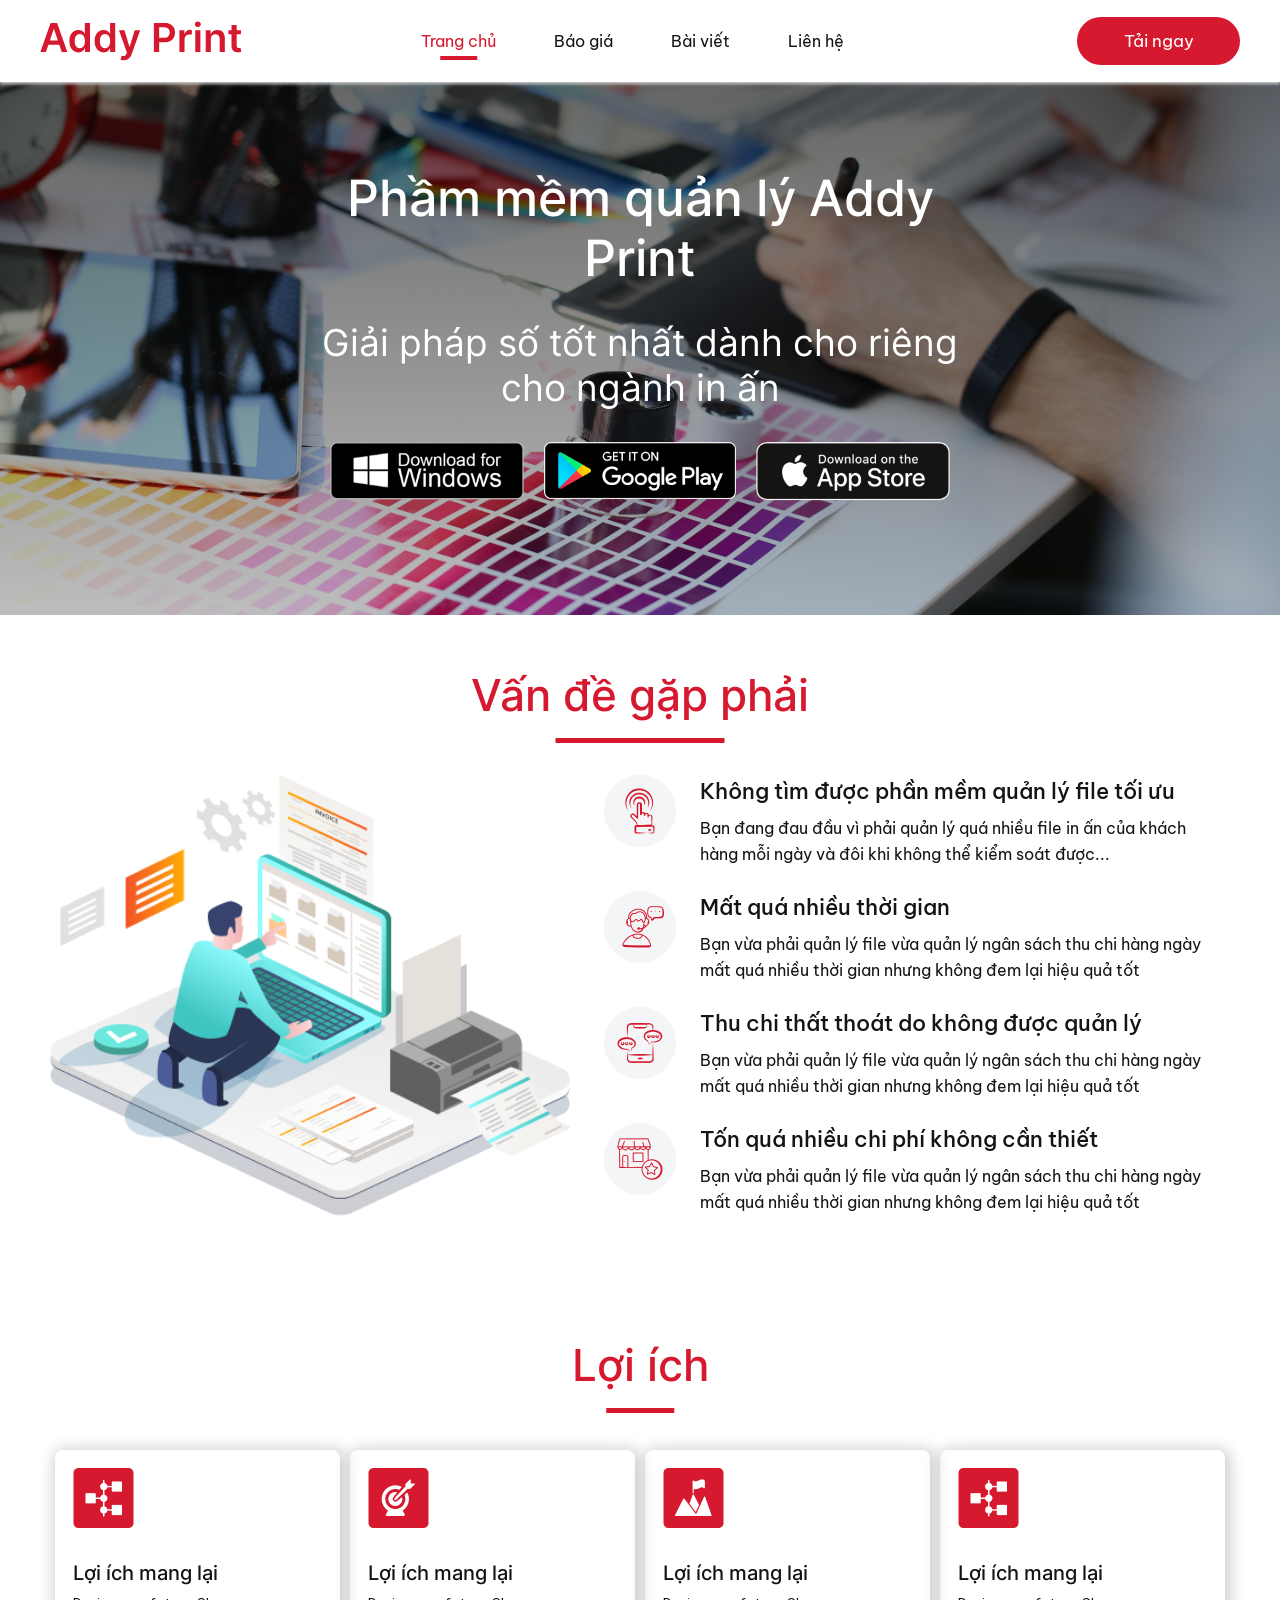
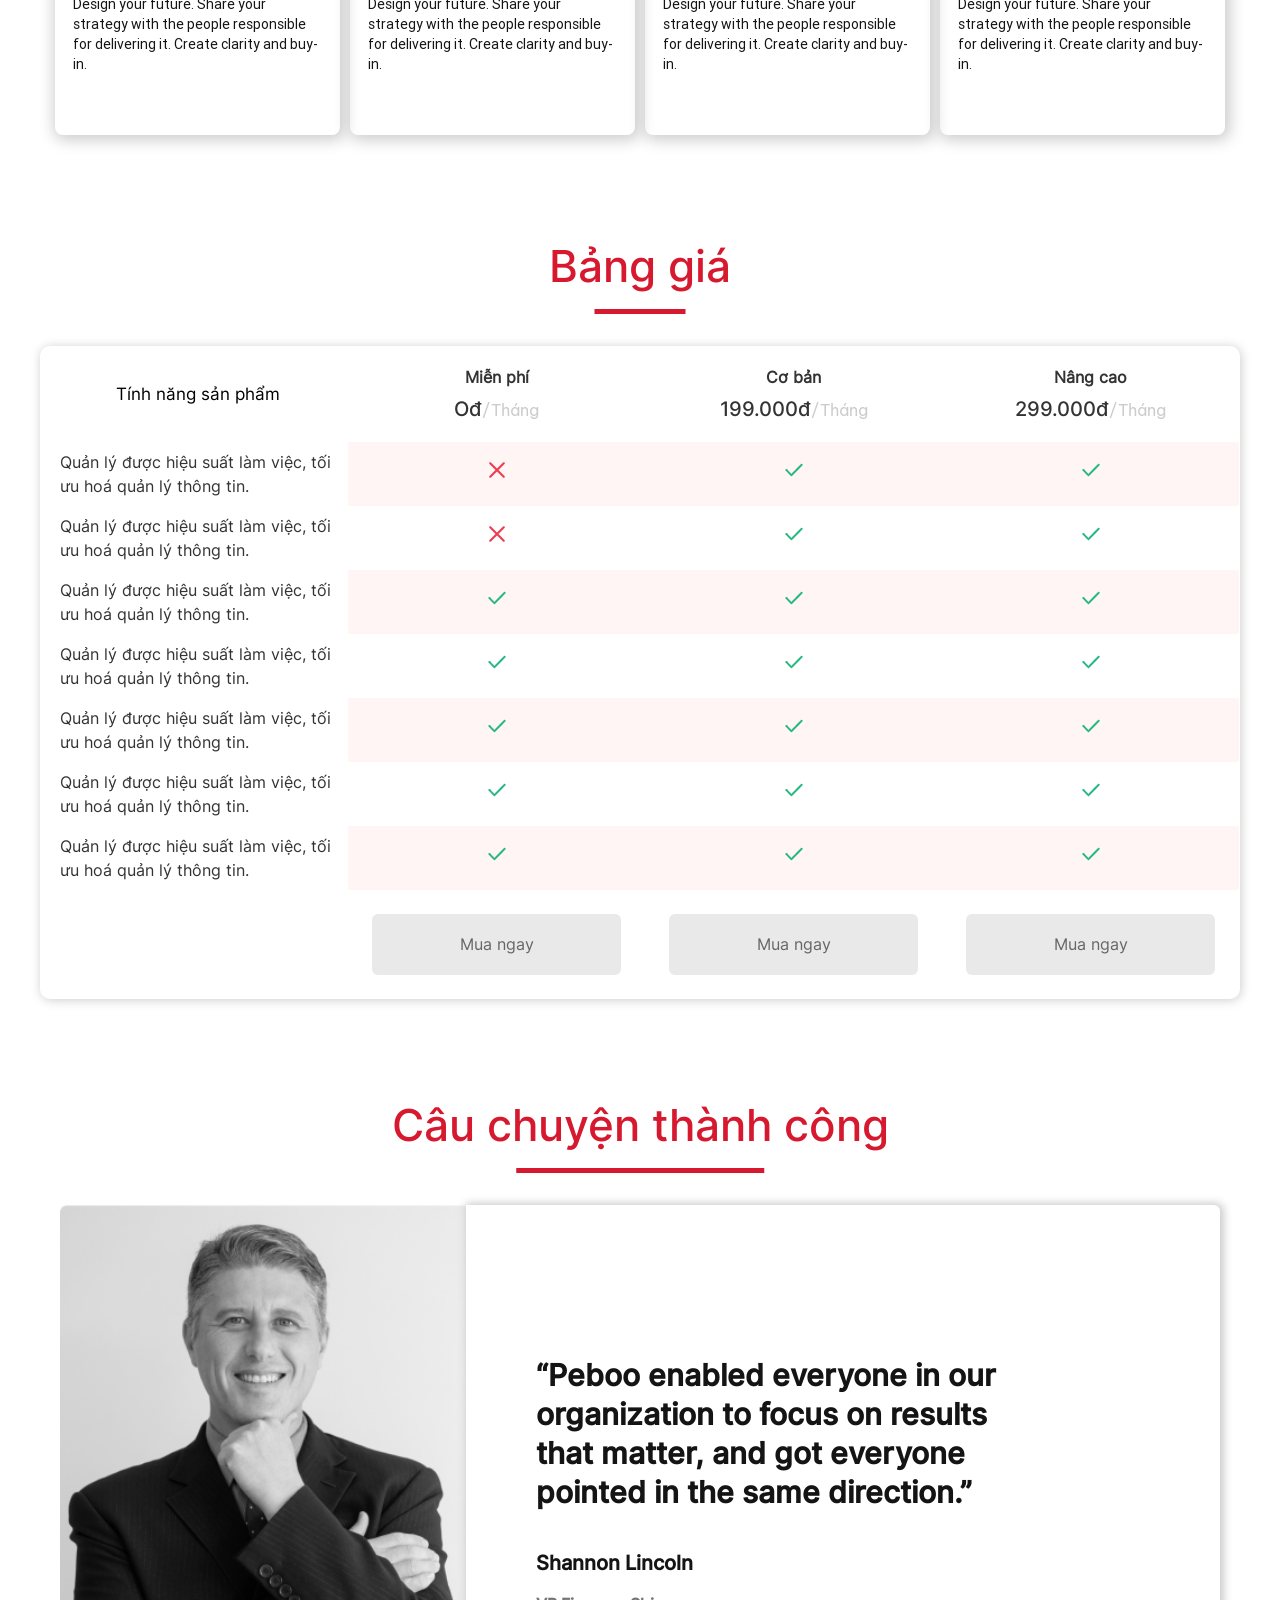
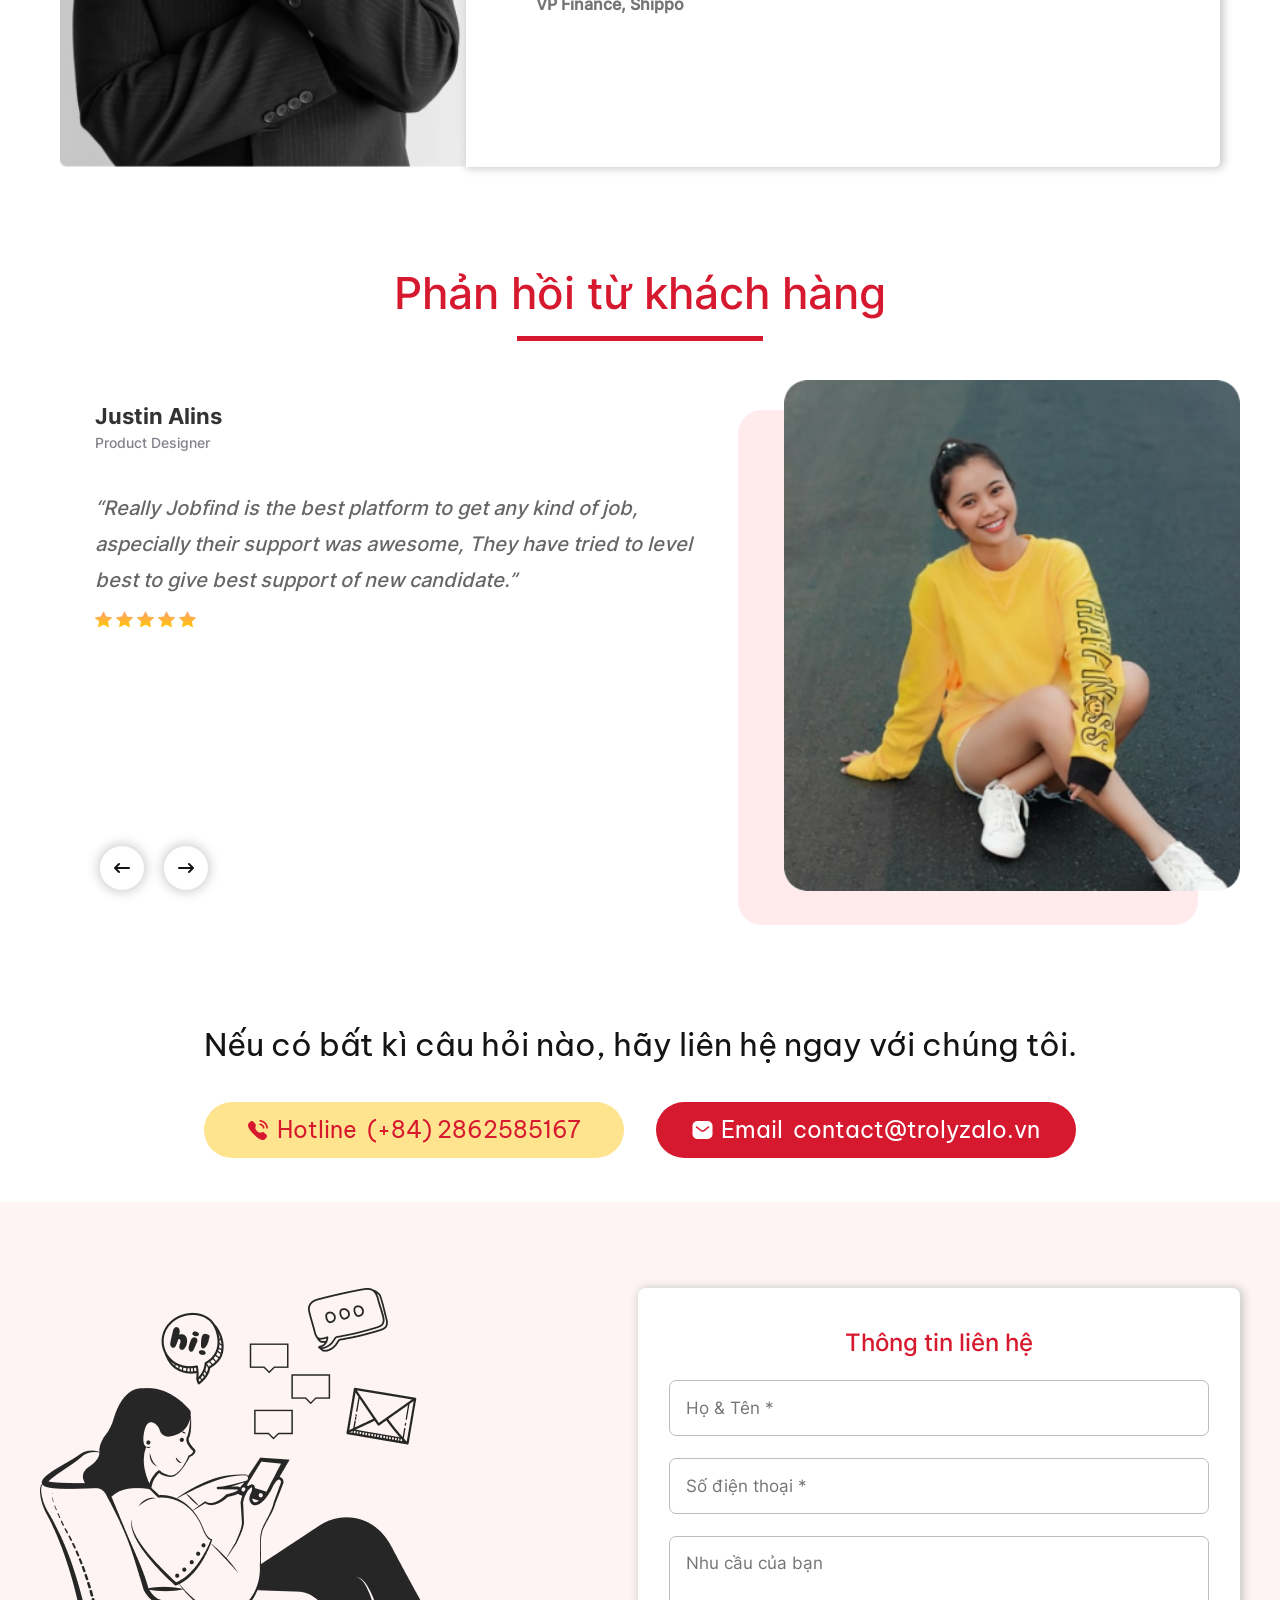
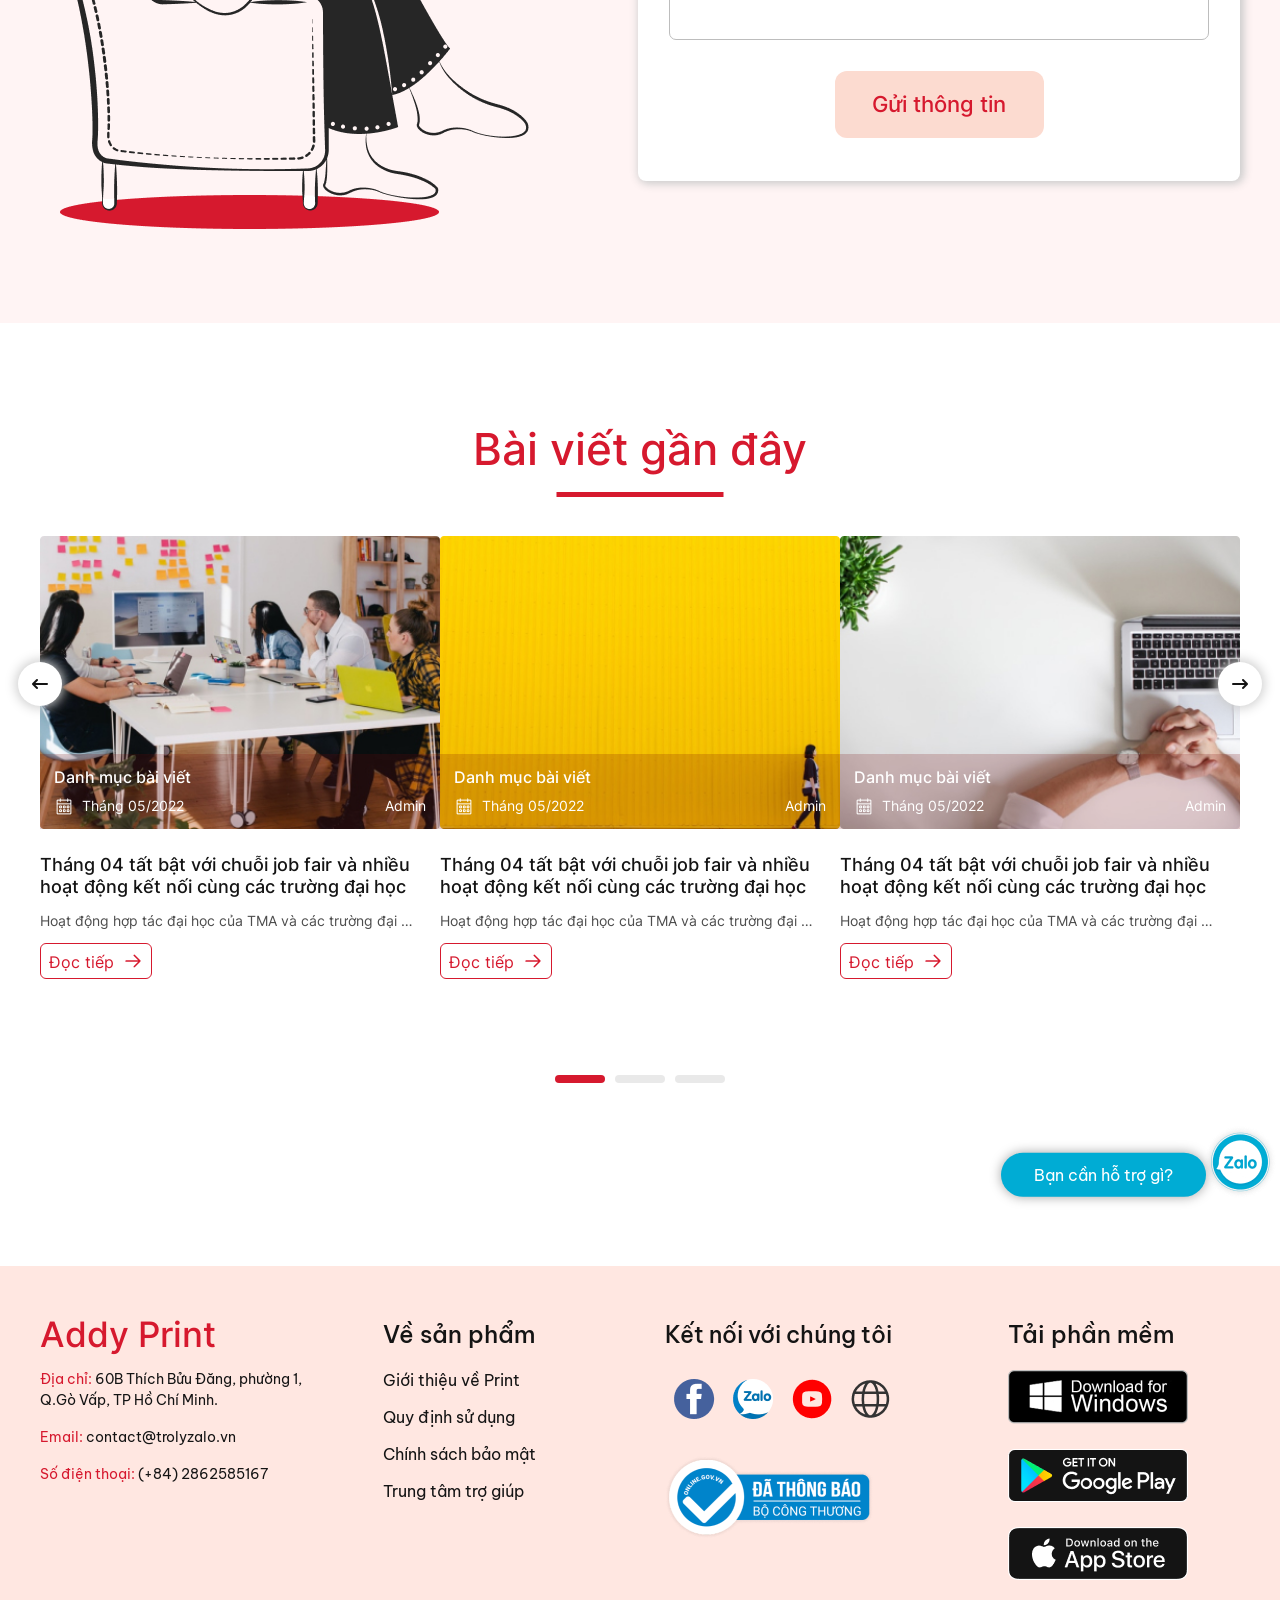
==== commit 6c926a3a: "small commit" ====
--- a/index.html
+++ b/index.html
@@ -61,11 +61,11 @@
               <span></span>
             </div>
             <div class="show__nav-menu">
-              <ul>
+              <ul class="menu-mobile__list">
                 <li><a href="./index.html">Trang chủ</a></li>
-                <li><a href="">Báo giá</a></li>
+                <li class="option"><p href="#price">Báo giá</p></li>
                 <li><a href="./blog.html">Bài viết</a></li>
-                <li><a href="">Liên hệ</a></li>
+                <li class="option"><p href="#contact">Liên hệ</p></li>
               </ul>
             </div>
           </div>
@@ -494,7 +494,7 @@
               <div class="content__form">
                 <h2>Thông tin liên hệ</h2>
                 <form action="">
-                  <input type="text" class="name" placeholder="Họ & Tên" />
+                  <input type="text" class="name" placeholder="Họ & Tên *" />
                   <input
                     type="text"
                     class="number-phone"
@@ -505,7 +505,7 @@
                     id=""
                     cols="30"
                     rows="4"
-                    placeholder="Nhu cầu"
+                    placeholder="Nhu cầu của bạn"
                   ></textarea>
                   <button class="btn__submit">
                     <p>Gửi thông tin</p>
@@ -892,7 +892,7 @@
               <h3>Tải phần mềm</h3>
             </div>
             <div class="btn__download">
-              <div class="btn__download-chplay btn">
+              <div class="btn__download-windowns btn">
                 <a href="#">
                   <img
                     src="./img/windown-footer.png"
--- a/dest/style.min.css
+++ b/dest/style.min.css
@@ -1,2 +1,2 @@
-html,body,div,span,applet,object,iframe,h1,h2,h3,h4,h5,h6,p,blockquote,pre,a,abbr,acronym,address,big,cite,code,del,dfn,em,img,ins,kbd,q,s,samp,small,strike,strong,sub,sup,tt,var,b,u,i,center,dl,dt,dd,ol,ul,li,fieldset,form,label,legend,table,caption,tbody,tfoot,thead,tr,th,td,article,aside,canvas,details,embed,figure,figcaption,footer,header,hgroup,menu,nav,output,ruby,section,summary,time,mark,audio,video{margin:0;padding:0;border:0;font-size:100%;font:inherit;vertical-align:baseline}article,aside,details,figcaption,figure,footer,header,hgroup,menu,nav,section{display:block}body{line-height:1}ol,ul{list-style:none}blockquote,q{quotes:none}blockquote:before,blockquote:after,q:before,q:after{content:"";content:none}table{border-collapse:collapse;border-spacing:0}*::before,*::after{box-sizing:inherit}/*! normalize.css v8.0.1 | MIT License | github.com/necolas/normalize.css */html{line-height:1.15;-webkit-text-size-adjust:100%}hr{box-sizing:content-box;height:0;overflow:visible}pre{font-family:monospace, monospace;font-size:1em}a{background-color:transparent}abbr[title]{border-bottom:none;text-decoration:underline;text-decoration:underline dotted}b,strong{font-weight:bolder}code,kbd,samp{font-family:monospace, monospace;font-size:1em}small{font-size:80%}sub,sup{font-size:75%;line-height:0;position:relative;vertical-align:baseline}sub{bottom:-0.25em}sup{top:-0.5em}img{border-style:none}button,input,optgroup,select,textarea{font-family:inherit;font-size:100%;line-height:1.15;margin:0}button,input{overflow:visible}button,select{text-transform:none}button,[type="button"],[type="reset"],[type="submit"]{-webkit-appearance:button}button::-moz-focus-inner,[type="button"]::-moz-focus-inner,[type="reset"]::-moz-focus-inner,[type="submit"]::-moz-focus-inner{border-style:none;padding:0}button:-moz-focusring,[type="button"]:-moz-focusring,[type="reset"]:-moz-focusring,[type="submit"]:-moz-focusring{outline:1px dotted ButtonText}fieldset{padding:0.35em 0.75em 0.625em}legend{box-sizing:border-box;color:inherit;display:table;max-width:100%;padding:0;white-space:normal}progress{vertical-align:baseline}textarea{overflow:auto}[type="checkbox"],[type="radio"]{box-sizing:border-box;padding:0}[type="number"]::-webkit-inner-spin-button,[type="number"]::-webkit-outer-spin-button{height:auto}[type="search"]{-webkit-appearance:textfield;outline-offset:-2px}[type="search"]::-webkit-search-decoration{-webkit-appearance:none}::-webkit-file-upload-button{-webkit-appearance:button;font:inherit}details{display:block}summary{display:list-item}template{display:none}[hidden]{display:none}:root{--h1-fs: 7.2rem;--h1-lh: 8rem;--h2-fs: 5.2rem;--h2-lh: 6rem;--h3-fs: 3.2rem;--h3-lh: 4.2rem;--h4-fs: 2.4rem;--h4-lh: 3.2rem;--h5-fs: 2rem;--h5-lh: 3rem;--body16-fs: 1.6rem;--body16-lh: 2.6rem;--body14-fs: 1.4rem;--body14-lh: 2.2rem;--gap: 30px;--height-header: 82px;--height-header-mobile: 60px;--height-button: 56px;--ptop: 150px;--pd-section: 120px}@media (max-width: 767px){:root{--h1-fs: 3.6rem;--h1-lh: 4.2rem;--h2-fs: 2.8rem;--h2-lh: 3.8rem;--h3-fs: 2.2rem;--h3-lh: 3rem;--h4-fs: 2rem;--h4-lh: 3.2rem;--gap: 20px;--height-header: 70px;--pd-section: 50px;--ptop: 120px}}@-ms-viewport{width:device-width}*{-webkit-font-smoothing:antialiased;-moz-osx-font-smoothing:grayscale;-webkit-font-smoothing:antialiased;-moz-osx-font-smoothing:grayscale;text-rendering:optimizeLegibility;box-sizing:border-box}html{font-size:62.5%}body{width:100%;max-width:100%;margin:auto;font-size:var(--body16-fs);font-family:ir;line-height:var(--body16-lh);color:#141414;text-transform:none;background:#fff;position:relative}body .container-fluid{width:100%;padding-right:var(--gap);padding-left:var(--gap);margin-right:auto;margin-left:auto}@media screen and (max-width: 767px){body .container-fluid{padding-right:calc(var(--gap) / 2);padding-left:calc(var(--gap) / 2)}}body .container{max-width:1230px;width:100%;padding-right:calc(var(--gap) / 2);padding-left:calc(var(--gap) / 2);margin-right:auto;margin-left:auto}@media (min-width: 576px){body .container{max-width:540px}}@media (min-width: 768px){body .container{max-width:720px}}@media (min-width: 992px){body .container{max-width:960px}}@media (min-width: 1200px){body .container{max-width:1230px}}body .mainwrapper{width:100%;margin:auto;opacity:1;pointer-events:auto}img{max-width:100%;height:auto;-webkit-user-select:none;-khtml-user-select:none;-moz-user-select:none;-o-user-select:none;user-select:none}img.--center{margin:0 auto;display:block}a{text-decoration:none}.--white-cl{color:#fff}.--black-cl{color:#141414}.--blue-cl{color:#00afab}article h1,article h2,article h3,article h4,article h5,article h6{display:block}article h1{font-size:var(--h1-fs);line-height:var(--h1-lh);margin:0 0 0.67rem 0}article h2{font-size:var(--h2-fs);line-height:var(--h2-lh);margin:0 0 0.75rem 0}article h3{font-size:var(--h3-fs);line-height:var(--h3-lh);margin:0 0 0.83rem 0}article h4{font-size:var(--h4-fs);line-height:var(--h4-lh);margin:0 0 1.12rem 0}article h5{font-size:var(--h5-fs);line-height:var(--h5-lh);margin:0 0 1.5rem 0}article h6{font-size:0.67rem;margin:0 0 1.67rem 0}article p{margin:0 0 1.12rem 0}article ol,article ul{list-style:initial;padding-left:18px}article img{display:inline-block;height:auto;overflow:hidden;border-radius:10px;margin:25px auto}article .video{width:100%;height:0;padding-bottom:56.25%;position:relative;margin:25px auto}article .video iframe,article .video video{position:absolute;width:100%;height:100%;top:0;left:0}@media screen and (max-width: 767px){article img{margin:20px auto}}.heading{font-family:ib}.heading.--h1{font-size:var(--h1-fs);line-height:var(--h1-lh)}.heading.--h2{font-size:var(--h2-fs);line-height:var(--h2-lh)}.icon__zalo-fixed{margin-top:-143px;position:absolute;right:0}.icon__zalo-fixed i{display:block}.icon__zalo-fixed .text{width:205px;height:44px;background-color:#00acd4;border-radius:32px;position:absolute;right:74px;top:50%;transform:translateY(-30%);-webkit-box-shadow:0px 0px 12px 0px #0000005c;box-shadow:0px 0px 12px 0px #0000005c;display:flex}.icon__zalo-fixed .text p{color:#ffffff;margin:auto;font-family:"beRegular400"}.search{height:160px;overflow:hidden;margin-top:var(--height-header);position:relative}.search>img{float:right;height:100%;width:100%;object-fit:cover}.search .search__input{position:absolute;top:50%;left:50%;transform:translate(-50%, -50%);width:384px;height:44px;border-radius:32px;display:flex;background-color:#ffffff}.search .search__input i{display:flex;padding-left:18px}.search .search__input i img{margin:auto}.search .search__input input{padding-left:15px;border:none;outline:none;width:80%;font-family:Arial, "InterRegular400";font-size:16px;line-height:19px}.featured__posts{margin-top:37px}.featured__posts h2{font-family:"InterMedium500";font-size:16px;line-height:19px;color:#141414;text-transform:uppercase;margin-bottom:15px}.featured__posts .featured__posts-detail{padding-left:10px}.featured__posts .featured__posts-detail .title__post{display:flex;margin-bottom:12px}.featured__posts .featured__posts-detail .title__post>p{font-family:"InterRegular400";font-size:14px;line-height:17px;color:#d6192e}.featured__posts .featured__posts-detail .title__post i{display:flex;margin:0 10px}.featured__posts .featured__posts-detail .title__post i img{margin:auto}.featured__posts .featured__posts-detail .title__post span{font-family:"InterRegular400";font-size:14px;line-height:17px;color:#666666}.featured__posts .featured__posts-detail .text{margin-bottom:22px}.featured__posts .featured__posts-detail .text p{font-family:"InterRegular400";font-size:14px;line-height:20px;color:#141414}.input__signup{margin-bottom:160px}.input__signup .container .input__signup-content{background-color:#fcdbd0;border-radius:8px;padding:24px}.input__signup .container .input__signup-content h2{font-family:"InterMedium500";font-size:20px;line-height:28px;color:#333333;margin-bottom:24px}.input__signup .container .input__signup-content .input{display:flex}.input__signup .container .input__signup-content .input .input-signup{border:none;outline:none;border-radius:6px;font-family:"InterRegular400";font-size:18px;line-height:22px;color:#848484;height:50px;flex:1;margin-right:16px;padding-left:10px}.input__signup .container .input__signup-content .input .btn-signup{background-color:#d6192e;width:144px;height:50px;border-radius:6px;border:none;outline:none;color:#ffffff;font-family:"InterRegular400";font-size:18px;line-height:22px;display:flex;justify-content:center}.dot{overflow:hidden;width:50px !important;height:8px !important;border-radius:11px !important;background-color:#e9e9e9 !important;opacity:1 !important;margin:0 5px !important}.dot.is-selected{background-color:#d6192e !important}.flickity-page-dots{bottom:0}.flickity-viewport{overflow:initial}.col-1,.col-2,.col-3,.col-4,.col-5,.col-6,.col-7,.col-8,.col-9,.col-10,.col-11,.col-12,.col,.col-auto,.col-sm-1,.col-sm-2,.col-sm-3,.col-sm-4,.col-sm-5,.col-sm-6,.col-sm-7,.col-sm-8,.col-sm-9,.col-sm-10,.col-sm-11,.col-sm-12,.col-sm,.col-sm-auto,.col-md-1,.col-md-2,.col-md-3,.col-md-4,.col-md-5,.col-md-6,.col-md-7,.col-md-8,.col-md-9,.col-md-10,.col-md-11,.col-md-12,.col-md,.col-md-auto,.col-lg-1,.col-lg-2,.col-lg-3,.col-lg-4,.col-lg-5,.col-lg-6,.col-lg-7,.col-lg-8,.col-lg-9,.col-lg-10,.col-lg-11,.col-lg-12,.col-lg,.col-lg-auto,.col-xl-1,.col-xl-2,.col-xl-3,.col-xl-4,.col-xl-5,.col-xl-6,.col-xl-7,.col-xl-8,.col-xl-9,.col-xl-10,.col-xl-11,.col-xl-12,.col-xl,.col-xl-auto{position:relative;width:100%;min-height:1px;padding-right:15px;padding-left:15px}.row{display:-webkit-box;display:-ms-flexbox;display:flex;-ms-flex-wrap:wrap;flex-wrap:wrap;margin-right:-15px;margin-left:-15px}.col{-ms-flex-preferred-size:0;flex-basis:0;-webkit-box-flex:1;-ms-flex-positive:1;flex-grow:1;max-width:100%}.no-gutters{margin-right:0;margin-left:0}.no-gap>.col,.no-gap>[class*="col-"]{padding-right:0;padding-left:0}.col-auto{-webkit-box-flex:0;-ms-flex:0 0 auto;flex:0 0 auto;width:auto;max-width:none}.col-1{-webkit-box-flex:0;-ms-flex:0 0 8.333333%;flex:0 0 8.333333%;max-width:8.333333%}.col-2{-webkit-box-flex:0;-ms-flex:0 0 16.666667%;flex:0 0 16.666667%;max-width:16.666667%}.col-3{-webkit-box-flex:0;-ms-flex:0 0 25%;flex:0 0 25%;max-width:25%}.col-4{-webkit-box-flex:0;-ms-flex:0 0 33.333333%;flex:0 0 33.333333%;max-width:33.333333%}.col-5{-webkit-box-flex:0;-ms-flex:0 0 41.666667%;flex:0 0 41.666667%;max-width:41.666667%}.col-6{-webkit-box-flex:0;-ms-flex:0 0 50%;flex:0 0 50%;max-width:50%}.col-7{-webkit-box-flex:0;-ms-flex:0 0 58.333333%;flex:0 0 58.333333%;max-width:58.333333%}.col-8{-webkit-box-flex:0;-ms-flex:0 0 66.666667%;flex:0 0 66.666667%;max-width:66.666667%}.col-9{-webkit-box-flex:0;-ms-flex:0 0 75%;flex:0 0 75%;max-width:75%}.col-10{-webkit-box-flex:0;-ms-flex:0 0 83.333333%;flex:0 0 83.333333%;max-width:83.333333%}.col-11{-webkit-box-flex:0;-ms-flex:0 0 91.666667%;flex:0 0 91.666667%;max-width:91.666667%}.col-12{-webkit-box-flex:0;-ms-flex:0 0 100%;flex:0 0 100%;max-width:100%}.order-first{-webkit-box-ordinal-group:0;-ms-flex-order:-1;order:-1}.order-last{-webkit-box-ordinal-group:14;-ms-flex-order:13;order:13}.order-0{-webkit-box-ordinal-group:1;-ms-flex-order:0;order:0}.order-1{-webkit-box-ordinal-group:2;-ms-flex-order:1;order:1}.order-2{-webkit-box-ordinal-group:3;-ms-flex-order:2;order:2}.order-3{-webkit-box-ordinal-group:4;-ms-flex-order:3;order:3}.order-4{-webkit-box-ordinal-group:5;-ms-flex-order:4;order:4}.order-5{-webkit-box-ordinal-group:6;-ms-flex-order:5;order:5}.order-6{-webkit-box-ordinal-group:7;-ms-flex-order:6;order:6}.order-7{-webkit-box-ordinal-group:8;-ms-flex-order:7;order:7}.order-8{-webkit-box-ordinal-group:9;-ms-flex-order:8;order:8}.order-9{-webkit-box-ordinal-group:10;-ms-flex-order:9;order:9}.order-10{-webkit-box-ordinal-group:11;-ms-flex-order:10;order:10}.order-11{-webkit-box-ordinal-group:12;-ms-flex-order:11;order:11}.order-12{-webkit-box-ordinal-group:13;-ms-flex-order:12;order:12}.offset-1{margin-left:8.333333%}.offset-2{margin-left:16.666667%}.offset-3{margin-left:25%}.offset-4{margin-left:33.333333%}.offset-5{margin-left:41.666667%}.offset-6{margin-left:50%}.offset-7{margin-left:58.333333%}.offset-8{margin-left:66.666667%}.offset-9{margin-left:75%}.offset-10{margin-left:83.333333%}.offset-11{margin-left:91.666667%}@media (min-width: 576px){.col-sm{-ms-flex-preferred-size:0;flex-basis:0;-webkit-box-flex:1;-ms-flex-positive:1;flex-grow:1;max-width:100%}.col-sm-auto{-webkit-box-flex:0;-ms-flex:0 0 auto;flex:0 0 auto;width:auto;max-width:none}.col-sm-1{-webkit-box-flex:0;-ms-flex:0 0 8.333333%;flex:0 0 8.333333%;max-width:8.333333%}.col-sm-2{-webkit-box-flex:0;-ms-flex:0 0 16.666667%;flex:0 0 16.666667%;max-width:16.666667%}.col-sm-3{-webkit-box-flex:0;-ms-flex:0 0 25%;flex:0 0 25%;max-width:25%}.col-sm-4{-webkit-box-flex:0;-ms-flex:0 0 33.333333%;flex:0 0 33.333333%;max-width:33.333333%}.col-sm-5{-webkit-box-flex:0;-ms-flex:0 0 41.666667%;flex:0 0 41.666667%;max-width:41.666667%}.col-sm-6{-webkit-box-flex:0;-ms-flex:0 0 50%;flex:0 0 50%;max-width:50%}.col-sm-7{-webkit-box-flex:0;-ms-flex:0 0 58.333333%;flex:0 0 58.333333%;max-width:58.333333%}.col-sm-8{-webkit-box-flex:0;-ms-flex:0 0 66.666667%;flex:0 0 66.666667%;max-width:66.666667%}.col-sm-9{-webkit-box-flex:0;-ms-flex:0 0 75%;flex:0 0 75%;max-width:75%}.col-sm-10{-webkit-box-flex:0;-ms-flex:0 0 83.333333%;flex:0 0 83.333333%;max-width:83.333333%}.col-sm-11{-webkit-box-flex:0;-ms-flex:0 0 91.666667%;flex:0 0 91.666667%;max-width:91.666667%}.col-sm-12{-webkit-box-flex:0;-ms-flex:0 0 100%;flex:0 0 100%;max-width:100%}.order-sm-first{-webkit-box-ordinal-group:0;-ms-flex-order:-1;order:-1}.order-sm-last{-webkit-box-ordinal-group:14;-ms-flex-order:13;order:13}.order-sm-0{-webkit-box-ordinal-group:1;-ms-flex-order:0;order:0}.order-sm-1{-webkit-box-ordinal-group:2;-ms-flex-order:1;order:1}.order-sm-2{-webkit-box-ordinal-group:3;-ms-flex-order:2;order:2}.order-sm-3{-webkit-box-ordinal-group:4;-ms-flex-order:3;order:3}.order-sm-4{-webkit-box-ordinal-group:5;-ms-flex-order:4;order:4}.order-sm-5{-webkit-box-ordinal-group:6;-ms-flex-order:5;order:5}.order-sm-6{-webkit-box-ordinal-group:7;-ms-flex-order:6;order:6}.order-sm-7{-webkit-box-ordinal-group:8;-ms-flex-order:7;order:7}.order-sm-8{-webkit-box-ordinal-group:9;-ms-flex-order:8;order:8}.order-sm-9{-webkit-box-ordinal-group:10;-ms-flex-order:9;order:9}.order-sm-10{-webkit-box-ordinal-group:11;-ms-flex-order:10;order:10}.order-sm-11{-webkit-box-ordinal-group:12;-ms-flex-order:11;order:11}.order-sm-12{-webkit-box-ordinal-group:13;-ms-flex-order:12;order:12}.offset-sm-0{margin-left:0}.offset-sm-1{margin-left:8.333333%}.offset-sm-2{margin-left:16.666667%}.offset-sm-3{margin-left:25%}.offset-sm-4{margin-left:33.333333%}.offset-sm-5{margin-left:41.666667%}.offset-sm-6{margin-left:50%}.offset-sm-7{margin-left:58.333333%}.offset-sm-8{margin-left:66.666667%}.offset-sm-9{margin-left:75%}.offset-sm-10{margin-left:83.333333%}.offset-sm-11{margin-left:91.666667%}}@media (min-width: 768px){.col-md{-ms-flex-preferred-size:0;flex-basis:0;-webkit-box-flex:1;-ms-flex-positive:1;flex-grow:1;max-width:100%}.col-md-auto{-webkit-box-flex:0;-ms-flex:0 0 auto;flex:0 0 auto;width:auto;max-width:none}.col-md-1{-webkit-box-flex:0;-ms-flex:0 0 8.333333%;flex:0 0 8.333333%;max-width:8.333333%}.col-md-2{-webkit-box-flex:0;-ms-flex:0 0 16.666667%;flex:0 0 16.666667%;max-width:16.666667%}.col-md-3{-webkit-box-flex:0;-ms-flex:0 0 25%;flex:0 0 25%;max-width:25%}.col-md-4{-webkit-box-flex:0;-ms-flex:0 0 33.333333%;flex:0 0 33.333333%;max-width:33.333333%}.col-md-5{-webkit-box-flex:0;-ms-flex:0 0 41.666667%;flex:0 0 41.666667%;max-width:41.666667%}.col-md-6{-webkit-box-flex:0;-ms-flex:0 0 50%;flex:0 0 50%;max-width:50%}.col-md-7{-webkit-box-flex:0;-ms-flex:0 0 58.333333%;flex:0 0 58.333333%;max-width:58.333333%}.col-md-8{-webkit-box-flex:0;-ms-flex:0 0 66.666667%;flex:0 0 66.666667%;max-width:66.666667%}.col-md-9{-webkit-box-flex:0;-ms-flex:0 0 75%;flex:0 0 75%;max-width:75%}.col-md-10{-webkit-box-flex:0;-ms-flex:0 0 83.333333%;flex:0 0 83.333333%;max-width:83.333333%}.col-md-11{-webkit-box-flex:0;-ms-flex:0 0 91.666667%;flex:0 0 91.666667%;max-width:91.666667%}.col-md-12{-webkit-box-flex:0;-ms-flex:0 0 100%;flex:0 0 100%;max-width:100%}.order-md-first{-webkit-box-ordinal-group:0;-ms-flex-order:-1;order:-1}.order-md-last{-webkit-box-ordinal-group:14;-ms-flex-order:13;order:13}.order-md-0{-webkit-box-ordinal-group:1;-ms-flex-order:0;order:0}.order-md-1{-webkit-box-ordinal-group:2;-ms-flex-order:1;order:1}.order-md-2{-webkit-box-ordinal-group:3;-ms-flex-order:2;order:2}.order-md-3{-webkit-box-ordinal-group:4;-ms-flex-order:3;order:3}.order-md-4{-webkit-box-ordinal-group:5;-ms-flex-order:4;order:4}.order-md-5{-webkit-box-ordinal-group:6;-ms-flex-order:5;order:5}.order-md-6{-webkit-box-ordinal-group:7;-ms-flex-order:6;order:6}.order-md-7{-webkit-box-ordinal-group:8;-ms-flex-order:7;order:7}.order-md-8{-webkit-box-ordinal-group:9;-ms-flex-order:8;order:8}.order-md-9{-webkit-box-ordinal-group:10;-ms-flex-order:9;order:9}.order-md-10{-webkit-box-ordinal-group:11;-ms-flex-order:10;order:10}.order-md-11{-webkit-box-ordinal-group:12;-ms-flex-order:11;order:11}.order-md-12{-webkit-box-ordinal-group:13;-ms-flex-order:12;order:12}.offset-md-0{margin-left:0}.offset-md-1{margin-left:8.333333%}.offset-md-2{margin-left:16.666667%}.offset-md-3{margin-left:25%}.offset-md-4{margin-left:33.333333%}.offset-md-5{margin-left:41.666667%}.offset-md-6{margin-left:50%}.offset-md-7{margin-left:58.333333%}.offset-md-8{margin-left:66.666667%}.offset-md-9{margin-left:75%}.offset-md-10{margin-left:83.333333%}.offset-md-11{margin-left:91.666667%}}@media (min-width: 992px){.col-lg{-ms-flex-preferred-size:0;flex-basis:0;-webkit-box-flex:1;-ms-flex-positive:1;flex-grow:1;max-width:100%}.col-lg-auto{-webkit-box-flex:0;-ms-flex:0 0 auto;flex:0 0 auto;width:auto;max-width:none}.col-lg-1{-webkit-box-flex:0;-ms-flex:0 0 8.333333%;flex:0 0 8.333333%;max-width:8.333333%}.col-lg-2{-webkit-box-flex:0;-ms-flex:0 0 16.666667%;flex:0 0 16.666667%;max-width:16.666667%}.col-lg-3{-webkit-box-flex:0;-ms-flex:0 0 25%;flex:0 0 25%;max-width:25%}.col-lg-4{-webkit-box-flex:0;-ms-flex:0 0 33.333333%;flex:0 0 33.333333%;max-width:33.333333%}.col-lg-5{-webkit-box-flex:0;-ms-flex:0 0 41.666667%;flex:0 0 41.666667%;max-width:41.666667%}.col-lg-6{-webkit-box-flex:0;-ms-flex:0 0 50%;flex:0 0 50%;max-width:50%}.col-lg-7{-webkit-box-flex:0;-ms-flex:0 0 58.333333%;flex:0 0 58.333333%;max-width:58.333333%}.col-lg-8{-webkit-box-flex:0;-ms-flex:0 0 66.666667%;flex:0 0 66.666667%;max-width:66.666667%}.col-lg-9{-webkit-box-flex:0;-ms-flex:0 0 75%;flex:0 0 75%;max-width:75%}.col-lg-10{-webkit-box-flex:0;-ms-flex:0 0 83.333333%;flex:0 0 83.333333%;max-width:83.333333%}.col-lg-11{-webkit-box-flex:0;-ms-flex:0 0 91.666667%;flex:0 0 91.666667%;max-width:91.666667%}.col-lg-12{-webkit-box-flex:0;-ms-flex:0 0 100%;flex:0 0 100%;max-width:100%}.order-lg-first{-webkit-box-ordinal-group:0;-ms-flex-order:-1;order:-1}.order-lg-last{-webkit-box-ordinal-group:14;-ms-flex-order:13;order:13}.order-lg-0{-webkit-box-ordinal-group:1;-ms-flex-order:0;order:0}.order-lg-1{-webkit-box-ordinal-group:2;-ms-flex-order:1;order:1}.order-lg-2{-webkit-box-ordinal-group:3;-ms-flex-order:2;order:2}.order-lg-3{-webkit-box-ordinal-group:4;-ms-flex-order:3;order:3}.order-lg-4{-webkit-box-ordinal-group:5;-ms-flex-order:4;order:4}.order-lg-5{-webkit-box-ordinal-group:6;-ms-flex-order:5;order:5}.order-lg-6{-webkit-box-ordinal-group:7;-ms-flex-order:6;order:6}.order-lg-7{-webkit-box-ordinal-group:8;-ms-flex-order:7;order:7}.order-lg-8{-webkit-box-ordinal-group:9;-ms-flex-order:8;order:8}.order-lg-9{-webkit-box-ordinal-group:10;-ms-flex-order:9;order:9}.order-lg-10{-webkit-box-ordinal-group:11;-ms-flex-order:10;order:10}.order-lg-11{-webkit-box-ordinal-group:12;-ms-flex-order:11;order:11}.order-lg-12{-webkit-box-ordinal-group:13;-ms-flex-order:12;order:12}.offset-lg-0{margin-left:0}.offset-lg-1{margin-left:8.333333%}.offset-lg-2{margin-left:16.666667%}.offset-lg-3{margin-left:25%}.offset-lg-4{margin-left:33.333333%}.offset-lg-5{margin-left:41.666667%}.offset-lg-6{margin-left:50%}.offset-lg-7{margin-left:58.333333%}.offset-lg-8{margin-left:66.666667%}.offset-lg-9{margin-left:75%}.offset-lg-10{margin-left:83.333333%}.offset-lg-11{margin-left:91.666667%}}@media (min-width: 1200px){.col-xl{-ms-flex-preferred-size:0;flex-basis:0;-webkit-box-flex:1;-ms-flex-positive:1;flex-grow:1;max-width:100%}.col-xl-auto{-webkit-box-flex:0;-ms-flex:0 0 auto;flex:0 0 auto;width:auto;max-width:none}.col-xl-1{-webkit-box-flex:0;-ms-flex:0 0 8.333333%;flex:0 0 8.333333%;max-width:8.333333%}.col-xl-2{-webkit-box-flex:0;-ms-flex:0 0 16.666667%;flex:0 0 16.666667%;max-width:16.666667%}.col-xl-3{-webkit-box-flex:0;-ms-flex:0 0 25%;flex:0 0 25%;max-width:25%}.col-xl-4{-webkit-box-flex:0;-ms-flex:0 0 33.333333%;flex:0 0 33.333333%;max-width:33.333333%}.col-xl-5{-webkit-box-flex:0;-ms-flex:0 0 41.666667%;flex:0 0 41.666667%;max-width:41.666667%}.col-xl-6{-webkit-box-flex:0;-ms-flex:0 0 50%;flex:0 0 50%;max-width:50%}.col-xl-7{-webkit-box-flex:0;-ms-flex:0 0 58.333333%;flex:0 0 58.333333%;max-width:58.333333%}.col-xl-8{-webkit-box-flex:0;-ms-flex:0 0 66.666667%;flex:0 0 66.666667%;max-width:66.666667%}.col-xl-9{-webkit-box-flex:0;-ms-flex:0 0 75%;flex:0 0 75%;max-width:75%}.col-xl-10{-webkit-box-flex:0;-ms-flex:0 0 83.333333%;flex:0 0 83.333333%;max-width:83.333333%}.col-xl-11{-webkit-box-flex:0;-ms-flex:0 0 91.666667%;flex:0 0 91.666667%;max-width:91.666667%}.col-xl-12{-webkit-box-flex:0;-ms-flex:0 0 100%;flex:0 0 100%;max-width:100%}.order-xl-first{-webkit-box-ordinal-group:0;-ms-flex-order:-1;order:-1}.order-xl-last{-webkit-box-ordinal-group:14;-ms-flex-order:13;order:13}.order-xl-0{-webkit-box-ordinal-group:1;-ms-flex-order:0;order:0}.order-xl-1{-webkit-box-ordinal-group:2;-ms-flex-order:1;order:1}.order-xl-2{-webkit-box-ordinal-group:3;-ms-flex-order:2;order:2}.order-xl-3{-webkit-box-ordinal-group:4;-ms-flex-order:3;order:3}.order-xl-4{-webkit-box-ordinal-group:5;-ms-flex-order:4;order:4}.order-xl-5{-webkit-box-ordinal-group:6;-ms-flex-order:5;order:5}.order-xl-6{-webkit-box-ordinal-group:7;-ms-flex-order:6;order:6}.order-xl-7{-webkit-box-ordinal-group:8;-ms-flex-order:7;order:7}.order-xl-8{-webkit-box-ordinal-group:9;-ms-flex-order:8;order:8}.order-xl-9{-webkit-box-ordinal-group:10;-ms-flex-order:9;order:9}.order-xl-10{-webkit-box-ordinal-group:11;-ms-flex-order:10;order:10}.order-xl-11{-webkit-box-ordinal-group:12;-ms-flex-order:11;order:11}.order-xl-12{-webkit-box-ordinal-group:13;-ms-flex-order:12;order:12}.offset-xl-0{margin-left:0}.offset-xl-1{margin-left:8.333333%}.offset-xl-2{margin-left:16.666667%}.offset-xl-3{margin-left:25%}.offset-xl-4{margin-left:33.333333%}.offset-xl-5{margin-left:41.666667%}.offset-xl-6{margin-left:50%}.offset-xl-7{margin-left:58.333333%}.offset-xl-8{margin-left:66.666667%}.offset-xl-9{margin-left:75%}.offset-xl-10{margin-left:83.333333%}.offset-xl-11{margin-left:91.666667%}}.d-none{display:none !important}.d-inline{display:inline !important}.d-inline-block{display:inline-block !important}.d-block{display:block !important}.d-table{display:table !important}.d-table-row{display:table-row !important}.d-table-cell{display:table-cell !important}.d-flex{display:-webkit-box !important;display:-ms-flexbox !important;display:flex !important}.d-inline-flex{display:-webkit-inline-box !important;display:-ms-inline-flexbox !important;display:inline-flex !important}@media (min-width: 576px){.d-sm-none{display:none !important}.d-sm-inline{display:inline !important}.d-sm-inline-block{display:inline-block !important}.d-sm-block{display:block !important}.d-sm-table{display:table !important}.d-sm-table-row{display:table-row !important}.d-sm-table-cell{display:table-cell !important}.d-sm-flex{display:-webkit-box !important;display:-ms-flexbox !important;display:flex !important}.d-sm-inline-flex{display:-webkit-inline-box !important;display:-ms-inline-flexbox !important;display:inline-flex !important}}@media (min-width: 768px){.d-md-none{display:none !important}.d-md-inline{display:inline !important}.d-md-inline-block{display:inline-block !important}.d-md-block{display:block !important}.d-md-table{display:table !important}.d-md-table-row{display:table-row !important}.d-md-table-cell{display:table-cell !important}.d-md-flex{display:-webkit-box !important;display:-ms-flexbox !important;display:flex !important}.d-md-inline-flex{display:-webkit-inline-box !important;display:-ms-inline-flexbox !important;display:inline-flex !important}}@media (min-width: 992px){.d-lg-none{display:none !important}.d-lg-inline{display:inline !important}.d-lg-inline-block{display:inline-block !important}.d-lg-block{display:block !important}.d-lg-table{display:table !important}.d-lg-table-row{display:table-row !important}.d-lg-table-cell{display:table-cell !important}.d-lg-flex{display:-webkit-box !important;display:-ms-flexbox !important;display:flex !important}.d-lg-inline-flex{display:-webkit-inline-box !important;display:-ms-inline-flexbox !important;display:inline-flex !important}}@media (min-width: 1200px){.d-xl-none{display:none !important}.d-xl-inline{display:inline !important}.d-xl-inline-block{display:inline-block !important}.d-xl-block{display:block !important}.d-xl-table{display:table !important}.d-xl-table-row{display:table-row !important}.d-xl-table-cell{display:table-cell !important}.d-xl-flex{display:-webkit-box !important;display:-ms-flexbox !important;display:flex !important}.d-xl-inline-flex{display:-webkit-inline-box !important;display:-ms-inline-flexbox !important;display:inline-flex !important}}@media print{.d-print-none{display:none !important}.d-print-inline{display:inline !important}.d-print-inline-block{display:inline-block !important}.d-print-block{display:block !important}.d-print-table{display:table !important}.d-print-table-row{display:table-row !important}.d-print-table-cell{display:table-cell !important}.d-print-flex{display:-webkit-box !important;display:-ms-flexbox !important;display:flex !important}.d-print-inline-flex{display:-webkit-inline-box !important;display:-ms-inline-flexbox !important;display:inline-flex !important}}.flex-row{-webkit-box-orient:horizontal !important;-webkit-box-direction:normal !important;-ms-flex-direction:row !important;flex-direction:row !important}.flex-column{-webkit-box-orient:vertical !important;-webkit-box-direction:normal !important;-ms-flex-direction:column !important;flex-direction:column !important}.flex-row-reverse{-webkit-box-orient:horizontal !important;-webkit-box-direction:reverse !important;-ms-flex-direction:row-reverse !important;flex-direction:row-reverse !important}.flex-column-reverse{-webkit-box-orient:vertical !important;-webkit-box-direction:reverse !important;-ms-flex-direction:column-reverse !important;flex-direction:column-reverse !important}.flex-wrap{-ms-flex-wrap:wrap !important;flex-wrap:wrap !important}.flex-nowrap{-ms-flex-wrap:nowrap !important;flex-wrap:nowrap !important}.flex-wrap-reverse{-ms-flex-wrap:wrap-reverse !important;flex-wrap:wrap-reverse !important}.justify-content-start{-webkit-box-pack:start !important;-ms-flex-pack:start !important;justify-content:flex-start !important}.justify-content-end{-webkit-box-pack:end !important;-ms-flex-pack:end !important;justify-content:flex-end !important}.justify-content-center{-webkit-box-pack:center !important;-ms-flex-pack:center !important;justify-content:center !important}.justify-content-between{-webkit-box-pack:justify !important;-ms-flex-pack:justify !important;justify-content:space-between !important}.justify-content-around{-ms-flex-pack:distribute !important;justify-content:space-around !important}.align-items-start{-webkit-box-align:start !important;-ms-flex-align:start !important;align-items:flex-start !important}.align-items-end{-webkit-box-align:end !important;-ms-flex-align:end !important;align-items:flex-end !important}.align-items-center{-webkit-box-align:center !important;-ms-flex-align:center !important;align-items:center !important}.align-items-baseline{-webkit-box-align:baseline !important;-ms-flex-align:baseline !important;align-items:baseline !important}.align-items-stretch{-webkit-box-align:stretch !important;-ms-flex-align:stretch !important;align-items:stretch !important}.align-content-start{-ms-flex-line-pack:start !important;align-content:flex-start !important}.align-content-end{-ms-flex-line-pack:end !important;align-content:flex-end !important}.align-content-center{-ms-flex-line-pack:center !important;align-content:center !important}.align-content-between{-ms-flex-line-pack:justify !important;align-content:space-between !important}.align-content-around{-ms-flex-line-pack:distribute !important;align-content:space-around !important}.align-content-stretch{-ms-flex-line-pack:stretch !important;align-content:stretch !important}.align-self-auto{-ms-flex-item-align:auto !important;align-self:auto !important}.align-self-start{-ms-flex-item-align:start !important;align-self:flex-start !important}.align-self-end{-ms-flex-item-align:end !important;align-self:flex-end !important}.align-self-center{-ms-flex-item-align:center !important;align-self:center !important}.align-self-baseline{-ms-flex-item-align:baseline !important;align-self:baseline !important}.align-self-stretch{-ms-flex-item-align:stretch !important;align-self:stretch !important}@media (min-width: 576px){.flex-sm-row{-webkit-box-orient:horizontal !important;-webkit-box-direction:normal !important;-ms-flex-direction:row !important;flex-direction:row !important}.flex-sm-column{-webkit-box-orient:vertical !important;-webkit-box-direction:normal !important;-ms-flex-direction:column !important;flex-direction:column !important}.flex-sm-row-reverse{-webkit-box-orient:horizontal !important;-webkit-box-direction:reverse !important;-ms-flex-direction:row-reverse !important;flex-direction:row-reverse !important}.flex-sm-column-reverse{-webkit-box-orient:vertical !important;-webkit-box-direction:reverse !important;-ms-flex-direction:column-reverse !important;flex-direction:column-reverse !important}.flex-sm-wrap{-ms-flex-wrap:wrap !important;flex-wrap:wrap !important}.flex-sm-nowrap{-ms-flex-wrap:nowrap !important;flex-wrap:nowrap !important}.flex-sm-wrap-reverse{-ms-flex-wrap:wrap-reverse !important;flex-wrap:wrap-reverse !important}.justify-content-sm-start{-webkit-box-pack:start !important;-ms-flex-pack:start !important;justify-content:flex-start !important}.justify-content-sm-end{-webkit-box-pack:end !important;-ms-flex-pack:end !important;justify-content:flex-end !important}.justify-content-sm-center{-webkit-box-pack:center !important;-ms-flex-pack:center !important;justify-content:center !important}.justify-content-sm-between{-webkit-box-pack:justify !important;-ms-flex-pack:justify !important;justify-content:space-between !important}.justify-content-sm-around{-ms-flex-pack:distribute !important;justify-content:space-around !important}.align-items-sm-start{-webkit-box-align:start !important;-ms-flex-align:start !important;align-items:flex-start !important}.align-items-sm-end{-webkit-box-align:end !important;-ms-flex-align:end !important;align-items:flex-end !important}.align-items-sm-center{-webkit-box-align:center !important;-ms-flex-align:center !important;align-items:center !important}.align-items-sm-baseline{-webkit-box-align:baseline !important;-ms-flex-align:baseline !important;align-items:baseline !important}.align-items-sm-stretch{-webkit-box-align:stretch !important;-ms-flex-align:stretch !important;align-items:stretch !important}.align-content-sm-start{-ms-flex-line-pack:start !important;align-content:flex-start !important}.align-content-sm-end{-ms-flex-line-pack:end !important;align-content:flex-end !important}.align-content-sm-center{-ms-flex-line-pack:center !important;align-content:center !important}.align-content-sm-between{-ms-flex-line-pack:justify !important;align-content:space-between !important}.align-content-sm-around{-ms-flex-line-pack:distribute !important;align-content:space-around !important}.align-content-sm-stretch{-ms-flex-line-pack:stretch !important;align-content:stretch !important}.align-self-sm-auto{-ms-flex-item-align:auto !important;align-self:auto !important}.align-self-sm-start{-ms-flex-item-align:start !important;align-self:flex-start !important}.align-self-sm-end{-ms-flex-item-align:end !important;align-self:flex-end !important}.align-self-sm-center{-ms-flex-item-align:center !important;align-self:center !important}.align-self-sm-baseline{-ms-flex-item-align:baseline !important;align-self:baseline !important}.align-self-sm-stretch{-ms-flex-item-align:stretch !important;align-self:stretch !important}}@media (min-width: 768px){.flex-md-row{-webkit-box-orient:horizontal !important;-webkit-box-direction:normal !important;-ms-flex-direction:row !important;flex-direction:row !important}.flex-md-column{-webkit-box-orient:vertical !important;-webkit-box-direction:normal !important;-ms-flex-direction:column !important;flex-direction:column !important}.flex-md-row-reverse{-webkit-box-orient:horizontal !important;-webkit-box-direction:reverse !important;-ms-flex-direction:row-reverse !important;flex-direction:row-reverse !important}.flex-md-column-reverse{-webkit-box-orient:vertical !important;-webkit-box-direction:reverse !important;-ms-flex-direction:column-reverse !important;flex-direction:column-reverse !important}.flex-md-wrap{-ms-flex-wrap:wrap !important;flex-wrap:wrap !important}.flex-md-nowrap{-ms-flex-wrap:nowrap !important;flex-wrap:nowrap !important}.flex-md-wrap-reverse{-ms-flex-wrap:wrap-reverse !important;flex-wrap:wrap-reverse !important}.justify-content-md-start{-webkit-box-pack:start !important;-ms-flex-pack:start !important;justify-content:flex-start !important}.justify-content-md-end{-webkit-box-pack:end !important;-ms-flex-pack:end !important;justify-content:flex-end !important}.justify-content-md-center{-webkit-box-pack:center !important;-ms-flex-pack:center !important;justify-content:center !important}.justify-content-md-between{-webkit-box-pack:justify !important;-ms-flex-pack:justify !important;justify-content:space-between !important}.justify-content-md-around{-ms-flex-pack:distribute !important;justify-content:space-around !important}.align-items-md-start{-webkit-box-align:start !important;-ms-flex-align:start !important;align-items:flex-start !important}.align-items-md-end{-webkit-box-align:end !important;-ms-flex-align:end !important;align-items:flex-end !important}.align-items-md-center{-webkit-box-align:center !important;-ms-flex-align:center !important;align-items:center !important}.align-items-md-baseline{-webkit-box-align:baseline !important;-ms-flex-align:baseline !important;align-items:baseline !important}.align-items-md-stretch{-webkit-box-align:stretch !important;-ms-flex-align:stretch !important;align-items:stretch !important}.align-content-md-start{-ms-flex-line-pack:start !important;align-content:flex-start !important}.align-content-md-end{-ms-flex-line-pack:end !important;align-content:flex-end !important}.align-content-md-center{-ms-flex-line-pack:center !important;align-content:center !important}.align-content-md-between{-ms-flex-line-pack:justify !important;align-content:space-between !important}.align-content-md-around{-ms-flex-line-pack:distribute !important;align-content:space-around !important}.align-content-md-stretch{-ms-flex-line-pack:stretch !important;align-content:stretch !important}.align-self-md-auto{-ms-flex-item-align:auto !important;align-self:auto !important}.align-self-md-start{-ms-flex-item-align:start !important;align-self:flex-start !important}.align-self-md-end{-ms-flex-item-align:end !important;align-self:flex-end !important}.align-self-md-center{-ms-flex-item-align:center !important;align-self:center !important}.align-self-md-baseline{-ms-flex-item-align:baseline !important;align-self:baseline !important}.align-self-md-stretch{-ms-flex-item-align:stretch !important;align-self:stretch !important}}@media (min-width: 992px){.flex-lg-row{-webkit-box-orient:horizontal !important;-webkit-box-direction:normal !important;-ms-flex-direction:row !important;flex-direction:row !important}.flex-lg-column{-webkit-box-orient:vertical !important;-webkit-box-direction:normal !important;-ms-flex-direction:column !important;flex-direction:column !important}.flex-lg-row-reverse{-webkit-box-orient:horizontal !important;-webkit-box-direction:reverse !important;-ms-flex-direction:row-reverse !important;flex-direction:row-reverse !important}.flex-lg-column-reverse{-webkit-box-orient:vertical !important;-webkit-box-direction:reverse !important;-ms-flex-direction:column-reverse !important;flex-direction:column-reverse !important}.flex-lg-wrap{-ms-flex-wrap:wrap !important;flex-wrap:wrap !important}.flex-lg-nowrap{-ms-flex-wrap:nowrap !important;flex-wrap:nowrap !important}.flex-lg-wrap-reverse{-ms-flex-wrap:wrap-reverse !important;flex-wrap:wrap-reverse !important}.justify-content-lg-start{-webkit-box-pack:start !important;-ms-flex-pack:start !important;justify-content:flex-start !important}.justify-content-lg-end{-webkit-box-pack:end !important;-ms-flex-pack:end !important;justify-content:flex-end !important}.justify-content-lg-center{-webkit-box-pack:center !important;-ms-flex-pack:center !important;justify-content:center !important}.justify-content-lg-between{-webkit-box-pack:justify !important;-ms-flex-pack:justify !important;justify-content:space-between !important}.justify-content-lg-around{-ms-flex-pack:distribute !important;justify-content:space-around !important}.align-items-lg-start{-webkit-box-align:start !important;-ms-flex-align:start !important;align-items:flex-start !important}.align-items-lg-end{-webkit-box-align:end !important;-ms-flex-align:end !important;align-items:flex-end !important}.align-items-lg-center{-webkit-box-align:center !important;-ms-flex-align:center !important;align-items:center !important}.align-items-lg-baseline{-webkit-box-align:baseline !important;-ms-flex-align:baseline !important;align-items:baseline !important}.align-items-lg-stretch{-webkit-box-align:stretch !important;-ms-flex-align:stretch !important;align-items:stretch !important}.align-content-lg-start{-ms-flex-line-pack:start !important;align-content:flex-start !important}.align-content-lg-end{-ms-flex-line-pack:end !important;align-content:flex-end !important}.align-content-lg-center{-ms-flex-line-pack:center !important;align-content:center !important}.align-content-lg-between{-ms-flex-line-pack:justify !important;align-content:space-between !important}.align-content-lg-around{-ms-flex-line-pack:distribute !important;align-content:space-around !important}.align-content-lg-stretch{-ms-flex-line-pack:stretch !important;align-content:stretch !important}.align-self-lg-auto{-ms-flex-item-align:auto !important;align-self:auto !important}.align-self-lg-start{-ms-flex-item-align:start !important;align-self:flex-start !important}.align-self-lg-end{-ms-flex-item-align:end !important;align-self:flex-end !important}.align-self-lg-center{-ms-flex-item-align:center !important;align-self:center !important}.align-self-lg-baseline{-ms-flex-item-align:baseline !important;align-self:baseline !important}.align-self-lg-stretch{-ms-flex-item-align:stretch !important;align-self:stretch !important}}@media (min-width: 1200px){.flex-xl-row{-webkit-box-orient:horizontal !important;-webkit-box-direction:normal !important;-ms-flex-direction:row !important;flex-direction:row !important}.flex-xl-column{-webkit-box-orient:vertical !important;-webkit-box-direction:normal !important;-ms-flex-direction:column !important;flex-direction:column !important}.flex-xl-row-reverse{-webkit-box-orient:horizontal !important;-webkit-box-direction:reverse !important;-ms-flex-direction:row-reverse !important;flex-direction:row-reverse !important}.flex-xl-column-reverse{-webkit-box-orient:vertical !important;-webkit-box-direction:reverse !important;-ms-flex-direction:column-reverse !important;flex-direction:column-reverse !important}.flex-xl-wrap{-ms-flex-wrap:wrap !important;flex-wrap:wrap !important}.flex-xl-nowrap{-ms-flex-wrap:nowrap !important;flex-wrap:nowrap !important}.flex-xl-wrap-reverse{-ms-flex-wrap:wrap-reverse !important;flex-wrap:wrap-reverse !important}.justify-content-xl-start{-webkit-box-pack:start !important;-ms-flex-pack:start !important;justify-content:flex-start !important}.justify-content-xl-end{-webkit-box-pack:end !important;-ms-flex-pack:end !important;justify-content:flex-end !important}.justify-content-xl-center{-webkit-box-pack:center !important;-ms-flex-pack:center !important;justify-content:center !important}.justify-content-xl-between{-webkit-box-pack:justify !important;-ms-flex-pack:justify !important;justify-content:space-between !important}.justify-content-xl-around{-ms-flex-pack:distribute !important;justify-content:space-around !important}.align-items-xl-start{-webkit-box-align:start !important;-ms-flex-align:start !important;align-items:flex-start !important}.align-items-xl-end{-webkit-box-align:end !important;-ms-flex-align:end !important;align-items:flex-end !important}.align-items-xl-center{-webkit-box-align:center !important;-ms-flex-align:center !important;align-items:center !important}.align-items-xl-baseline{-webkit-box-align:baseline !important;-ms-flex-align:baseline !important;align-items:baseline !important}.align-items-xl-stretch{-webkit-box-align:stretch !important;-ms-flex-align:stretch !important;align-items:stretch !important}.align-content-xl-start{-ms-flex-line-pack:start !important;align-content:flex-start !important}.align-content-xl-end{-ms-flex-line-pack:end !important;align-content:flex-end !important}.align-content-xl-center{-ms-flex-line-pack:center !important;align-content:center !important}.align-content-xl-between{-ms-flex-line-pack:justify !important;align-content:space-between !important}.align-content-xl-around{-ms-flex-line-pack:distribute !important;align-content:space-around !important}.align-content-xl-stretch{-ms-flex-line-pack:stretch !important;align-content:stretch !important}.align-self-xl-auto{-ms-flex-item-align:auto !important;align-self:auto !important}.align-self-xl-start{-ms-flex-item-align:start !important;align-self:flex-start !important}.align-self-xl-end{-ms-flex-item-align:end !important;align-self:flex-end !important}.align-self-xl-center{-ms-flex-item-align:center !important;align-self:center !important}.align-self-xl-baseline{-ms-flex-item-align:baseline !important;align-self:baseline !important}.align-self-xl-stretch{-ms-flex-item-align:stretch !important;align-self:stretch !important}}header{position:fixed;top:0;width:100%;z-index:200;background-color:#ffffff;height:var(--height-header);-webkit-box-shadow:0px 2px 3px 0px #ccc;box-shadow:0px 2px 3px 0px #ccc}header .container{height:var(--height-header)}header .container .main__header{height:var(--height-header);display:flex;align-items:center}header .container .main__header .main__header-logo{display:flex}header .container .main__header .main__header-logo a svg{height:100%}header .container .main__header .main__header-logo h1{display:none}header .container .main__header .main__header-nav{margin-left:150px;margin-right:auto}header .container .main__header .main__header-nav ul{display:flex}header .container .main__header .main__header-nav ul li{margin:0 29px;display:flex}header .container .main__header .main__header-nav ul li a{font-family:"beRegular400";font-size:16px;line-height:20px;color:#141414;padding:10px 0;position:relative}header .container .main__header .main__header-nav ul li a::after{content:"";height:4px;width:50%;background-color:#d6192e;position:absolute;left:50%;transform:translateX(-50%);display:none;margin-top:5px}header .container .main__header .main__header-nav ul li a.active{color:#d6192e}header .container .main__header .main__header-nav ul li a.active::after{display:block}header .container .main__header .main__header-nav ul li p{font-family:"beRegular400";font-size:16px;line-height:20px;color:#141414;padding:10px 0;position:relative;cursor:pointer;user-select:none}header .container .main__header .main__header-nav ul li p::after{content:"";height:4px;width:50%;background-color:#d6192e;position:absolute;left:50%;transform:translateX(-50%);display:none;margin-top:5px}header .container .main__header .main__header-nav ul li p.active{color:#d6192e}header .container .main__header .main__header-nav ul li p.active::after{display:block}header .container .main__header .main__header-nav-mobile{display:none}header .container .main__header .main__header-nav-mobile .icon__menu-mobile{cursor:pointer;padding:15px 0}header .container .main__header .main__header-nav-mobile .icon__menu-mobile.active span{visibility:hidden}header .container .main__header .main__header-nav-mobile .icon__menu-mobile.active::before{transform:rotate(45deg) translate(9px, 9px);transition:0.3s}header .container .main__header .main__header-nav-mobile .icon__menu-mobile.active::after{transform:rotate(-45deg) translate(8px, -8px);transition:0.3s}header .container .main__header .main__header-nav-mobile .icon__menu-mobile span{display:block;height:4px;width:50px;background-color:#d6192e}header .container .main__header .main__header-nav-mobile .icon__menu-mobile::before{content:"";display:block;height:4px;width:50px;background-color:#d6192e;margin-bottom:8px;transform:rotate(0deg) translate(0px, 0px);transition:0.3s}header .container .main__header .main__header-nav-mobile .icon__menu-mobile::after{content:"";display:block;height:4px;width:50px;background-color:#d6192e;margin-top:8px;transform:rotate(0deg) translate(0px, 0px);transition:0.3s}header .container .main__header .main__header-nav-mobile .show__nav-menu{position:fixed;top:70px;left:0;width:100vw;height:100vh;background-color:#000;opacity:0;transition:0.3s;pointer-events:none}header .container .main__header .main__header-nav-mobile .show__nav-menu.active{opacity:0.9;transition:0.3s;pointer-events:initial}header .container .main__header .main__header-nav-mobile .show__nav-menu ul{padding-top:100px;display:flex;flex-direction:column;align-items:center}header .container .main__header .main__header-nav-mobile .show__nav-menu ul li{min-width:100px}header .container .main__header .main__header-nav-mobile .show__nav-menu ul li a{font-family:"beRegular400";font-size:25px;line-height:70px;color:#ffffff;display:block;text-align:center}header .container .main__header .main__header-btn{width:163px;height:48px;border-radius:39px;background-color:#d6192e;display:grid}header .container .main__header .main__header-btn p{font-family:"beRegular400";font-size:17px;line-height:23px;color:#fff;margin:auto}@media screen and (max-width: 1200px){header .container .main__header .main__header-nav{margin-right:auto;margin-left:auto}}@media screen and (max-width: 993px){header .container .main__header{justify-content:space-between}header .container .main__header .main__header-btn{display:none}header .container .main__header .main__header-nav ul li{margin-right:0}header .container .main__header .main__header-nav{margin-right:0;margin-left:auto}}@media screen and (max-width: 767px){header .container .main__header .main__header-nav{display:none}header .container .main__header .main__header-nav-mobile{display:block}}@media screen and (max-width: 576px){header{height:var(--height-header-mobile)}header .container .main__header{height:var(--height-header-mobile)}}footer{height:370px;background-color:#ffe7e1;display:flex}footer .--container__footer{margin:auto}footer .--container__footer .wrapper__gird{display:grid;grid-template-columns:repeat(4, 1fr);gap:50px;height:100%}footer .--container__footer .wrapper__gird .wrapper__gird-item .title{margin-bottom:15px}footer .--container__footer .wrapper__gird .wrapper__gird-item .title h2{font-family:"InterMedium500";font-size:35px;line-height:40px;color:#d6192e}footer .--container__footer .wrapper__gird .wrapper__gird-item .title h3{font-family:"beMedium500";font-size:24px;line-height:41px}footer .--container__footer .wrapper__gird .wrapper__gird-item .text__content p{font-family:"beRegular400";font-size:14px;line-height:21px;margin-bottom:16px}footer .--container__footer .wrapper__gird .wrapper__gird-item .text__content p span{color:#d6192e}footer .--container__footer .wrapper__gird .wrapper__gird-item .text__content p a{color:#141414}footer .--container__footer .wrapper__gird .wrapper__gird-item .text__content p a:hover{text-decoration:underline;color:blue}footer .--container__footer .wrapper__gird .--nthchild1 .title h3{margin-left:10px}footer .--container__footer .wrapper__gird .--nthchild2{padding-left:30px}footer .--container__footer .wrapper__gird .--nthchild2 .text__content{display:flex;flex-direction:column}footer .--container__footer .wrapper__gird .--nthchild2 .text__content a{font-family:"beRegular400";font-size:16px;line-height:21px;margin-bottom:16px;color:#141414}footer .--container__footer .wrapper__gird .--nthchild2 .text__content a:hover{text-decoration:underline;color:blue}footer .--container__footer .wrapper__gird .--nthchild3 .title h3{font-size:23px}footer .--container__footer .wrapper__gird .--nthchild3 .icon__content{display:flex}footer .--container__footer .wrapper__gird .--nthchild3 .icon__content a{margin:9px}footer .--container__footer .wrapper__gird .--nthchild3>img{margin-top:20px}footer .--container__footer .wrapper__gird .--nthchild4{padding-left:30px}footer .--container__footer .wrapper__gird .--nthchild4 .btn__download .btn a{display:block}footer .--container__footer .wrapper__gird .--nthchild4 .btn__download .btn__download-chplay{margin-bottom:17px}footer .--container__footer .wrapper__gird .--nthchild4 .btn__download .btn__download-appstore i{color:#f4f7ff}footer .--container__footer .backtotop{width:45px;height:45px;border-radius:50%;background-color:#d6192e;position:fixed;right:20px;bottom:50px;cursor:pointer;display:none;z-index:100}footer .--container__footer .backtotop:hover{background-color:#f4f7ff;-webkit-box-shadow:0px 0px 12px 0px #5e5d5d;box-shadow:0px 0px 12px 0px #5e5d5d}footer .--container__footer .backtotop:hover i{color:#d6192e}footer .--container__footer .backtotop i{margin:auto;color:#f4f7ff}@media screen and (max-width: 993px){footer{height:auto;padding:40px 0}footer .--container__footer .wrapper__gird{grid-template-columns:1fr;gap:30px;text-align:center}footer .--container__footer .wrapper__gird .--nthchild1 .title{justify-content:center}footer .--container__footer .wrapper__gird .--nthchild3 .icon__content{justify-content:center}footer .--container__footer .wrapper__gird .--nthchild3 .icon__content i{margin:0 12px}footer .--container__footer .wrapper__gird .--nthchild4{display:grid}footer .--container__footer .wrapper__gird .--nthchild4 .btn__download{margin:auto;display:flex;width:100%;justify-content:center}footer .--container__footer .wrapper__gird .--nthchild4 .btn__download .btn__download-chplay{margin-right:20px}footer .--container__footer .wrapper__gird .wrapper__gird-item .text__content p{font-size:20px}footer .--container__footer .wrapper__gird .--nthchild2{padding-left:0}}@media screen and (max-width: 767px){footer .--container__footer .wrapper__gird .wrapper__gird-item .text__content p{line-height:26px}footer .--container__footer .wrapper__gird .wrapper__gird-item .text__content p{font-size:16px}}.download{height:auto;overflow:hidden;position:relative}.download>img{float:right;height:auto;width:100%}.download .wrapper__text{position:absolute;top:55%;left:50%;transform:translate(-50%, -50%);text-align:center}.download .wrapper__text .download__title{font-family:"InterMedium500";font-weight:500;font-size:50px;line-height:60px;color:#fff;margin-bottom:32px}.download .wrapper__text .download__param{font-family:"InterRegular400";font-size:37px;line-height:45px;color:#fff;margin-bottom:32px}.download .wrapper__text .download__btn{display:flex}.download .wrapper__text .download__btn .btn{margin:0 10px}.download .wrapper__text .download__btn .btn a{display:block}.problems{margin-top:54px}.problems .container h2{font-family:"InterMedium500";font-size:44px;line-height:53px;color:#d6192e;text-align:center;position:relative;left:50%;transform:translateX(-50%);display:inline-block}.problems .container h2::after{content:"";display:block;height:5px;width:50%;background-color:#d6192e;position:absolute;left:50%;transform:translateX(-50%);margin-top:16px}.problems .container .problems__grid{margin-top:53px;display:grid;grid-template-columns:45% 53%;gap:2%}.problems .container .problems__grid .--left img{width:100%}.problems .container .problems__grid .--right .item{display:flex;margin-bottom:24px}.problems .container .problems__grid .--right .item .item__icon i{display:flex;width:72px;height:72px}.problems .container .problems__grid .--right .item .item__text{margin-left:24px}.problems .container .problems__grid .--right .item .item__text h3{font-family:"beMedium500";font-size:22px;line-height:32px;color:#141414;margin-bottom:8px}.problems .container .problems__grid .--right .item .item__text p{font-family:"beRegular400";font-size:16px;line-height:26px;color:#141414;max-width:524px}.profit{margin-top:100px}.profit .container h2{font-family:"InterMedium500";font-size:44px;line-height:53px;color:#d6192e;text-align:center;position:relative;left:50%;transform:translateX(-50%);display:inline-block}.profit .container h2::after{content:"";display:block;height:5px;width:50%;background-color:#d6192e;position:absolute;left:50%;transform:translateX(-50%);margin-top:16px}.profit .container .profit__content{display:flex;flex-wrap:wrap;justify-content:center;margin-top:53px}.profit .container .profit__content .profit__content-item{margin:5px 5px;width:285px;height:285px;border-radius:8px;-webkit-box-shadow:2px 2px 15px 3px #ccc;box-shadow:2px 2px 15px 3px #ccc;padding-right:18px;padding-left:18px;padding-top:18px}.profit .container .profit__content .profit__content-item i{display:block;margin-bottom:24px}.profit .container .profit__content .profit__content-item h3{font-family:"InterMedium500";font-size:20px;line-height:26px;color:#141414;margin-bottom:8px}.profit .container .profit__content .profit__content-item p{font-family:"roRegular400";font-size:14px;line-height:20px;color:#141414}.price{margin-top:100px}.price .container h2{font-family:"InterMedium500";font-size:44px;line-height:53px;color:#d6192e;text-align:center;position:relative;left:50%;transform:translateX(-50%);display:inline-block}.price .container h2::after{content:"";display:block;height:5px;width:50%;background-color:#d6192e;position:absolute;left:50%;transform:translateX(-50%);margin-top:16px}.price .container .price__content{margin-top:53px;-webkit-box-shadow:1px 1px 11px 0px #ccc;box-shadow:1px 1px 11px 0px #ccc;border-radius:10px;display:flex}.price .container .price__content .--first{width:308px;z-index:2}.price .container .price__content .--first .item{height:64px;width:308px;padding:8px 12px 8px 20px}.price .container .price__content .--first .item>p{font-family:"InterRegular400";font-size:16px;line-height:24px;color:#333333}.price .container .price__content .--first .--title{height:96px;display:grid}.price .container .price__content .--first .--title>p{font-family:"InterRegular400";font-size:17px;line-height:21px;margin:auto;color:#000000}.price .container .price__content .--first .--bottom{height:109px}.price .container .price__content .wrapper__item-slider{display:flex}.price .container .price__content .wrapper__item-slider .price__content-item{overflow:hidden;width:297px}.price .container .price__content .wrapper__item-slider .price__content-item:hover{border:2px solid #d6192e;border-radius:10px;transition:0.2s;z-index:10}.price .container .price__content .wrapper__item-slider .price__content-item:hover .--title h4{color:#d6192e}.price .container .price__content .wrapper__item-slider .price__content-item:hover .--title .favorite{opacity:1;transition:opacity 0.3s}.price .container .price__content .wrapper__item-slider .price__content-item:hover .--bottom .item-btn{background-color:#d6192e}.price .container .price__content .wrapper__item-slider .price__content-item:hover .--bottom .item-btn p{color:#ffffff}.price .container .price__content .wrapper__item-slider .price__content-item .--title{position:relative;height:96px;flex-direction:column;display:flex;justify-content:center;align-items:center}.price .container .price__content .wrapper__item-slider .price__content-item .--title .favorite{width:182px;height:40px;background-color:#d6192e;position:absolute;right:0;top:0;transform:rotate(45deg) translate(28%, -63%);display:flex;opacity:0;transition:opacity 0.3s}.price .container .price__content .wrapper__item-slider .price__content-item .--title .favorite>p{font-family:"beRegular400";font-size:16px;line-height:40px;color:#ffffff;margin:auto}.price .container .price__content .wrapper__item-slider .price__content-item .--title h4{font-family:"InterSemibold600";font-weight:600;font-size:16px;line-height:19px;color:#333333;margin-bottom:10px;transition:0.2s}.price .container .price__content .wrapper__item-slider .price__content-item .--title>p{font-family:"beRegular400";font-weight:400;font-size:16px;line-height:22px;color:#ccc}.price .container .price__content .wrapper__item-slider .price__content-item .--title>p span{font-family:"InterMedium500";font-weight:500;font-size:20px;line-height:24px;color:#333333}.price .container .price__content .wrapper__item-slider .price__content-item .--bg__pink{background-color:#fff5f5}.price .container .price__content .wrapper__item-slider .price__content-item .item{height:64px;display:flex}.price .container .price__content .wrapper__item-slider .price__content-item .item i{margin:auto;display:block}.price .container .price__content .wrapper__item-slider .price__content-item .--bottom{height:109px;display:grid}.price .container .price__content .wrapper__item-slider .price__content-item .--bottom .item-btn{width:249px;height:61px;border-radius:6px;background-color:#e9e9e9;display:grid;margin:auto;transition:0.2s}.price .container .price__content .wrapper__item-slider .price__content-item .--bottom .item-btn>p{margin:auto;font-family:"InterRegular400";font-size:16px;line-height:19px;color:#666666;transition:0.2s}.story{margin-top:100px}.story .container h2{font-family:"InterMedium500";font-size:44px;line-height:53px;color:#d6192e;text-align:center;position:relative;left:50%;transform:translateX(-50%);display:inline-block}.story .container h2::after{content:"";display:block;height:5px;width:50%;background-color:#d6192e;position:absolute;left:50%;transform:translateX(-50%);margin-top:16px}.story .container .story__content{margin-left:20px;margin-right:20px;margin-top:53px;display:grid;grid-template-columns:35% 65%;border-radius:6px}.story .container .story__content .story__content-img{height:auto;overflow:hidden}.story .container .story__content .story__content-img img{width:100%;float:right;height:auto}.story .container .story__content .story__content-text{-webkit-box-shadow:2px 0px 8px 2px #ccc;box-shadow:2px 0px 8px 2px #ccc;padding-left:70px;border-bottom-right-radius:6px;border-top-right-radius:6px;display:flex;flex-direction:column;justify-content:center}.story .container .story__content .story__content-text .param{font-family:"InterMedium500";font-weight:600;font-size:30px;line-height:39px;color:#141414;max-width:500px;margin-bottom:38px}.story .container .story__content .story__content-text .author{font-family:"InterMedium500";font-weight:600;font-size:20px;line-height:26px;color:#141414;margin-bottom:15px}.story .container .story__content .story__content-text .author-detail{font-family:"InterMedium500";font-weight:600;font-size:16px;line-height:26px;color:#777474}.feedback{margin-top:100px;margin-bottom:100px}.feedback .--container__feedback{position:relative}.feedback .--container__feedback h2{font-family:"InterMedium500";font-size:44px;line-height:53px;color:#d6192e;text-align:center;position:relative;left:50%;transform:translateX(-50%);display:inline-block}.feedback .--container__feedback h2::after{content:"";display:block;height:5px;width:50%;background-color:#d6192e;position:absolute;left:50%;transform:translateX(-50%);margin-top:16px}.feedback .--container__feedback .feedback__slider{margin-top:60px;height:550px;overflow:hidden}.feedback .--container__feedback .feedback__slider .feedback__slider-item{width:100%;display:grid;grid-template-columns:58% 38%;gap:4%}.feedback .--container__feedback .feedback__slider .feedback__slider-item .feedback__slider-text{padding-top:25px;padding-left:55px}.feedback .--container__feedback .feedback__slider .feedback__slider-item .feedback__slider-text .author .name{font-family:"InterBold700";font-size:22px;line-height:22px;color:#333333;margin-bottom:9px}.feedback .--container__feedback .feedback__slider .feedback__slider-item .feedback__slider-text .author .job{font-family:"InterMedium500";font-size:14px;line-height:14px;color:#83828a}.feedback .--container__feedback .feedback__slider .feedback__slider-item .feedback__slider-text .param{margin-top:40px}.feedback .--container__feedback .feedback__slider .feedback__slider-item .feedback__slider-text .param>p{font-family:"InterMedium500";font-style:italic;font-size:20px;line-height:36px;color:#666666;max-width:630px;margin-bottom:12px}.feedback .--container__feedback .feedback__slider .feedback__slider-item .feedback__slider-img{-webkit-box-shadow:-44px 32px 0px 2px #ffebeb;box-shadow:-44px 32px 0px 2px #ffebeb;border-radius:22px;height:auto;overflow:hidden}.feedback .--container__feedback .feedback__slider .feedback__slider-item .feedback__slider-img img{float:right;height:auto;width:100%}.feedback .--container__feedback .feedback__slider-btn{position:absolute;left:75px;bottom:2px;display:flex}.feedback .--container__feedback .feedback__slider-btn .btn{width:44px;height:44px;border-radius:26px;background-color:#ffffff;display:flex;-webkit-box-shadow:0px 0px 12px 2px #ccc;box-shadow:0px 0px 12px 2px #ccc;cursor:pointer}.feedback .--container__feedback .feedback__slider-btn .btn:hover i{color:#d6192e}.feedback .--container__feedback .feedback__slider-btn .btn i{margin:auto;color:#141414}.feedback .--container__feedback .feedback__slider-btn .btn__prev i{transform:rotate(180deg)}.feedback .--container__feedback .feedback__slider-btn .btn__next{margin-left:20px}.contact .container .contact__title{text-align:center;margin-bottom:44px}.contact .container .contact__title h2{font-family:"beRegular400";font-size:32px;line-height:28px;color:#141414}.contact .container .contact__btn{display:flex;justify-content:center}.contact .container .contact__btn .btn{width:420px;height:56px;border-radius:30px;display:flex;justify-content:center;align-items:center;margin:0 16px}.contact .container .contact__btn .btn i{display:flex}.contact .container .contact__btn .btn p{margin-left:8px}.contact .container .contact__btn .btn p span{margin-left:10px}.contact .container .contact__btn .hotline{background-color:#ffe48f}.contact .container .contact__btn .hotline p{font-family:"beRegular400";font-size:23px;line-height:26px;color:#d6192e}.contact .container .contact__btn .hotline p span{font-family:"beRegular400";font-size:23px;line-height:26px;color:#d6192e}.contact .container .contact__btn .email{background-color:#d6192e}.contact .container .contact__btn .email p{font-family:"beRegular400";font-size:23px;line-height:26px;color:#ffffff}.contact .container .contact__btn .email p span{font-family:"beRegular400";font-size:23px;line-height:26px;color:#ffffff}.contact .contact__form{margin-top:44px;background-color:#fff4f4}.contact .contact__form .container .contact__form-content{display:flex;justify-content:space-between;padding:86px 0}.contact .contact__form .container .contact__form-content .content__form{width:602px;height:493px;border-radius:8px;background-color:#ffffff;padding-left:32px;padding-right:32px;-webkit-box-shadow:2px 1px 9px 2px #ccc;box-shadow:2px 1px 9px 2px #ccc}.contact .contact__form .container .contact__form-content .content__form h2{font-family:"InterMedium500";font-size:24px;line-height:29px;color:#d6192e;padding-top:40px;text-align:center;margin-bottom:24px}.contact .contact__form .container .contact__form-content .content__form form input{height:54px;width:100%;margin-bottom:24px;padding-left:16px;font-family:"InterRegular400";font-size:17px;line-height:21px;color:#848484}.contact .contact__form .container .contact__form-content .content__form form .name{border:none;outline:1px solid #bdbdbd;border-radius:6px}.contact .contact__form .container .contact__form-content .content__form form .number-phone{border:none;outline:1px solid #bdbdbd;border-radius:6px}.contact .contact__form .container .contact__form-content .content__form form textarea{border:none;outline:1px solid #bdbdbd;border-radius:6px;width:100%;padding-left:16px;padding-top:16px;resize:none;font-family:"InterRegular400";font-size:17px;line-height:21px;color:#848484}.contact .contact__form .container .contact__form-content .content__form form .btn__submit{outline:none;border:none;width:209px;height:67px;border-radius:12px;background-color:#fcdbd0;display:flex;margin:24px auto 44px auto;cursor:pointer}.contact .contact__form .container .contact__form-content .content__form form .btn__submit:hover{background-color:#ffa989}.contact .contact__form .container .contact__form-content .content__form form .btn__submit p{font-family:"InterMedium500";font-size:22px;line-height:35px;color:#d6192e;margin:auto}.blog{margin-top:100px;margin-bottom:180px}.blog .--container__blog{position:relative}.blog .--container__blog h2{font-family:"InterMedium500";font-size:44px;line-height:53px;color:#d6192e;text-align:center;position:relative;left:50%;transform:translateX(-50%);display:inline-block}.blog .--container__blog h2::after{content:"";display:block;height:5px;width:50%;background-color:#d6192e;position:absolute;left:50%;transform:translateX(-50%);margin-top:16px}.blog .--container__blog .blog__slider{overflow:hidden;height:550px;margin-top:60px}.blog .--container__blog .blog__slider .blog__slider-item{width:33.333333%}.blog .--container__blog .blog__slider .blog__slider-item .img{position:relative;border-radius:8px;display:grid}.blog .--container__blog .blog__slider .blog__slider-item .img img{width:100%}.blog .--container__blog .blog__slider .blog__slider-item .img .blog__description{align-items:center;height:75px;width:100%;background-color:rgba(118,5,5,0.2);position:absolute;bottom:0;padding-left:14px;padding-right:14px}.blog .--container__blog .blog__slider .blog__slider-item .img .blog__description .title{margin-top:14px;margin-bottom:10px}.blog .--container__blog .blog__slider .blog__slider-item .img .blog__description .title h4{font-family:"InterMedium500";font-size:16px;line-height:19px;color:#ffffff}.blog .--container__blog .blog__slider .blog__slider-item .img .blog__description .text{display:flex;justify-content:space-between}.blog .--container__blog .blog__slider .blog__slider-item .img .blog__description .text .day{display:flex}.blog .--container__blog .blog__slider .blog__slider-item .img .blog__description .text .day i{display:flex}.blog .--container__blog .blog__slider .blog__slider-item .img .blog__description .text .day p{font-family:"InterRegular400";font-size:14px;line-height:17px;color:#ffffff;margin-left:8px}.blog .--container__blog .blog__slider .blog__slider-item .img .blog__description .text .author{display:flex}.blog .--container__blog .blog__slider .blog__slider-item .img .blog__description .text .author i{display:flex;margin:0 5px}.blog .--container__blog .blog__slider .blog__slider-item .img .blog__description .text .author i img{margin:auto}.blog .--container__blog .blog__slider .blog__slider-item .img .blog__description .text .author p{color:#ffffff}.blog .--container__blog .blog__slider .blog__slider-item .title h3{font-family:"InterMedium500";font-size:18px;line-height:22px;color:#141414;margin-top:25px;margin-bottom:14px}.blog .--container__blog .blog__slider .blog__slider-item p{font-family:InterRegular400;font-size:14px;line-height:17px;color:#4d4d4d;text-overflow:ellipsis;overflow:hidden;white-space:nowrap}.blog .--container__blog .blog__slider .blog__slider-item .param__blog{padding-right:20px}.blog .--container__blog .blog__slider .blog__slider-item .btn__read-more{margin-top:14px;width:112px;height:36px;border:1px solid #d6192e;border-radius:6px;display:flex;justify-content:space-evenly}.blog .--container__blog .blog__slider .blog__slider-item .btn__read-more p{font-family:"InterRegular400";font-size:16px;line-height:36px;color:#d6192e}.blog .--container__blog .blog__slider .blog__slider-item .btn__read-more i{display:flex}.blog .--container__blog .blog__slider .blog__slider-item .btn__read-more i img{margin:auto}.blog .--container__blog .btn__slider-blog .btn{width:44px;height:44px;border-radius:26px;background-color:#ffffff;display:flex;-webkit-box-shadow:0px 0px 12px 2px #ccc;box-shadow:0px 0px 12px 2px #ccc;cursor:pointer;display:flex}.blog .--container__blog .btn__slider-blog .btn:hover i{color:#d6192e}.blog .--container__blog .btn__slider-blog .btn i{margin:auto}.blog .--container__blog .btn__slider-blog .btn__prev{position:absolute;left:-7px;top:36%}.blog .--container__blog .btn__slider-blog .btn__prev i{transform:rotate(180deg)}.blog .--container__blog .btn__slider-blog .btn__next{position:absolute;right:-7px;top:36%}@media screen and (max-width: 1399px){.feedback .--container__feedback .feedback__slider{height:550px}.feedback .--container__feedback .feedback__slider-btn{bottom:40px}}@media screen and (max-width: 1255px){.price .container .price__content{overflow-x:scroll;overflow-y:visible;z-index:2}.price .container .price__content .--first{background-color:#ffffff;border-top-left-radius:10px;border-bottom-left-radius:10px;position:absolute}.price .container .price__content .wrapper__item-slider{z-index:1;transform:translateX(309px)}}@media screen and (max-width: 1200px){.download .wrapper__text{width:750px}.problems .container .problems__grid{margin-top:70px}.problems .container .problems__grid{display:flex;flex-direction:column;align-items:center}.problems .container .problems__grid .--left img{width:auto}.feedback .container .feedback__slider .feedback__slider-item .feedback__slider-text .param>p{max-width:430px}.blog .--container__blog .btn__slider-blog .btn__prev{top:33%}.blog .--container__blog .btn__slider-blog .btn__next{top:33%}.price .container .price__content .--first .item{height:55px;padding:0;padding-left:10px;display:flex}.price .container .price__content .--first .item>p{margin:auto}.price .container .price__content .--first .--title{height:70px}.price .container .price__content .wrapper__item-slider .price__content-item .--title{height:70px}.price .container .price__content .wrapper__item-slider .price__content-item .item{height:55px}.price .container .price__content .wrapper__item-slider .price__content-item{width:245px}.price .container .price__content .wrapper__item-slider .price__content-item .--bottom .item-btn{width:166px;height:49px}.price .container .price__content .wrapper__item-slider .price__content-item .--title>p{font-size:15px}.price .container .price__content .wrapper__item-slider .price__content-item .--title>p span{font-size:15px}.price .container .price__content .wrapper__item-slider .price__content-item .--title .favorite{width:160px}.price .container .price__content .wrapper__item-slider .price__content-item .--bottom{height:78px}.price .container .price__content .--first .--bottom{height:78px}.feedback .--container__feedback .feedback__slider{height:433px}.feedback .--container__feedback .feedback__slider-btn{bottom:40px;left:70px}}@media screen and (max-width: 993px){.download .wrapper__text{width:700px}.download .wrapper__text .download__title{font-size:42px}.download .wrapper__text .download__param{font-size:29px;max-width:600px;display:flex;margin:0 auto 20px auto}.feedback .container h2{font-size:37px}.download .wrapper__text .download__btn .btn{margin:0 20px}.story .container .story__content{margin-left:0;margin-right:0}.story .container .story__content .story__content-text{padding-left:20px}.story .container .story__content .story__content-text .param{font-size:23px}.story .container .story__content .story__content-text .author{font-size:18px}.story .container .story__content .story__content-text .author-detail{font-size:15px}.feedback .container .feedback__slider .feedback__slider-item .feedback__slider-img{-webkit-box-shadow:-18px 15px 0px 2px #ffebeb;box-shadow:-18px 15px 0px 2px #ffebeb}.feedback .container .feedback__slider .feedback__slider-item .feedback__slider-text{padding-left:0}.feedback .container .feedback__slider .feedback__slider-item img{height:100% !important;object-fit:cover}.feedback .container .feedback__slider{padding-bottom:60px}.feedback .container .feedback__slider .feedback__slider-btn{left:0;bottom:-5px}.contact .container .contact__btn .hotline p{font-size:19px}.contact .container .contact__btn .hotline p span{font-size:18px}.contact .container .contact__btn .email p{font-size:19px}.contact .container .contact__btn .email p span{font-size:18px}.contact .contact__form .container .contact__form-content{flex-direction:column;padding:40px 0}.contact .contact__form .container .contact__form-content .content__img{display:flex}.contact .contact__form .container .contact__form-content .content__img img{margin:auto}.contact .contact__form .container .contact__form-content .content__form{width:100%;margin-top:20px}.blog .--container__blog .btn__slider-blog .btn__prev{top:30%}.blog .--container__blog .btn__slider-blog .btn__next{top:30%}.blog .--container__blog .blog__slider .blog__slider-item .title h3{font-size:16px}.blog .--container__blog .blog__slider .blog__slider-item p{font-size:13px;line-height:18px}.price .container .price__content{overflow-x:scroll;overflow-y:visible;z-index:2}.price .container .price__content .--first{background-color:#ffffff;border-top-left-radius:10px;border-bottom-left-radius:10px;position:absolute}.price .container .price__content .wrapper__item-slider{z-index:1;transform:translateX(309px)}.price .container .price__content .--first .item{width:100%}.feedback .--container__feedback .feedback__slider-btn{left:15px}.blog .--container__blog .blog__slider .blog__slider-item{width:50%;padding:0 10px}}@media screen and (max-width: 900px){.download{height:400px}.download>img{height:100%;object-fit:cover}.download .wrapper__text .download__title{font-size:39px;line-height:40px}.download .wrapper__text .download__param{font-size:22px;max-width:550px;display:flex;margin:0 auto 25px auto}}@media screen and (max-width: 767px){.feedback .--container__feedback .feedback__slider{height:auto}.download .wrapper__text{width:500px}.download .wrapper__text .download__title{font-size:34px;line-height:40px}.download .wrapper__text .download__param{max-width:330px}.download .wrapper__text .download__btn .btn{margin:0 5px}.profit .container .profit__content .profit__content-item{width:100%;margin:10px 5px}.story .container .story__content{display:flex;flex-direction:column-reverse}.story .container .story__content .story__content-text{display:flex;flex-direction:column;justify-content:center}.story .container .story__content .story__content-text .param{font-size:28px;line-height:45px;margin-bottom:38px;margin-top:10px}.story .container .story__content .story__content-text .author{font-size:21px;margin-bottom:15px}.story .container .story__content .story__content-text .author-detail{font-size:16px;padding-bottom:10px}.feedback .container .feedback__slider .feedback__slider-item{grid-template-columns:1fr}.feedback .container .feedback__slider .feedback__slider-item .feedback__slider-img{box-shadow:none}.feedback .container .feedback__slider .feedback__slider-item .feedback__slider-img img{float:none;width:auto}.contact .container .contact__title h2{line-height:37px}.contact .container .contact__btn{flex-direction:column;align-items:center}.contact .container .contact__btn .email{margin-top:20px}.blog .--container__blog .blog__slider{grid-template-columns:1fr}.blog .--container__blog .btn__slider-blog{display:none}.price .container .price__content .--first{width:250px}.price .container .price__content .wrapper__item-slider{transform:translateX(256px)}.price .container .price__content .wrapper__item-slider .price__content-item{width:255px;margin:0 2px}.price .container .price__content .wrapper__item-slider .price__content-item .--bottom .item-btn{width:200px}.price .container .price__content .--first .item>p{font-size:14px}.story .container .story__content .story__content-text{border-radius:6px}.story .container .story__content .story__content-img{border-radius:6px}.blog .--container__blog .blog__slider .blog__slider-item{width:100%;padding:0}.flickity-page-dots{display:none}.blog .--container__blog .blog__slider{height:545px}.feedback .--container__feedback .feedback__slider-btn{bottom:0}}@media screen and (max-width: 576px){header .container .main__header .main__header-logo svg{width:75%}.download .wrapper__text{width:390px}.download .wrapper__text .download__title{font-size:34px;line-height:50px;margin-bottom:0}.download .wrapper__text .download__param{max-width:330px;line-height:40px}.problems .container h2{font-size:37px}.profit .container h2{font-size:37px}.story .container h2{font-size:37px}.price .container h2{font-size:37px}.story .container .story__content .story__content-text .param{padding-right:10px;font-size:25px}.contact .container .contact__btn .btn{width:390px}.contact .container .contact__title h2{font-size:30px}.profit{margin-top:50px}.price{margin-top:50px}.story{margin-top:60px}.feedback{margin-top:50px;margin-bottom:50px}.blog{margin-top:50px}.blog{margin-bottom:140px}header .container .main__header .main__header-nav-mobile .show__nav-menu{top:60px}}@media screen and (max-width: 464px){.price .container .price__content .--first{width:225px}.price .container .price__content .wrapper__item-slider{transform:translateX(228px)}.price .container .price__content .wrapper__item-slider .price__content-item{width:196px}.price .container .price__content .wrapper__item-slider .price__content-item .--bottom .item-btn{width:160px}.blog .--container__blog .blog__slider{height:470px}}@media screen and (max-width: 440px){.download .wrapper__text{width:327px}.download .wrapper__text .download__title{font-size:30px;line-height:44px;margin-bottom:10px}.download .wrapper__text .download__param{max-width:269px;line-height:40px}.contact .container .contact__btn .btn{width:345px}.price .container .price__content .--first{width:200px}.price .container .price__content .wrapper__item-slider{transform:translateX(205px)}.price .container .price__content .wrapper__item-slider .price__content-item{width:190px}.price .container .price__content .wrapper__item-slider .price__content-item .--title .favorite{height:30px;transform:rotate(45deg) translate(29%, -102%)}.price .container .price__content .wrapper__item-slider .price__content-item .--title .favorite>p{font-size:15px;line-height:30px}.price .container .price__content .wrapper__item-slider .price__content-item .--title h4{font-size:14px}.price .container .price__content .wrapper__item-slider .price__content-item .--title>p{font-size:14px}.price .container .price__content .--first .item{padding:0 0 0 10px}.price .container .price__content .--first .item>p{line-height:20px}.profit{margin-top:50px}.price{margin-top:50px}.story{margin-top:50px}.blog{margin-top:50px}.contact .contact__form .container .contact__form-content .content__form{padding-right:15px;padding-left:15px}.contact .contact__form .container .contact__form-content .content__form form .btn__submit{width:185px;height:63px;margin:24px auto auto auto}.contact .contact__form .container .contact__form-content .content__form{height:475px}}@media screen and (max-width: 391px){.price .container .price__content .--first{width:170px}.price .container .price__content .wrapper__item-slider{transform:translateX(175px)}.price .container .price__content .wrapper__item-slider .price__content-item{width:168px}.price .container .price__content .wrapper__item-slider .price__content-item .--bottom .item-btn{width:110px;height:42px}.price .container .price__content .wrapper__item-slider .price__content-item .--bottom .item-btn>p{font-size:15px}.price .container .price__content .--first .item>p{font-size:13px}.blog .--container__blog .blog__slider{height:440px}.contact .container .contact__btn .btn{width:290px}.contact .container .contact__btn .hotline p{font-size:16px}.contact .container .contact__btn .hotline p span{font-size:16px}.contact .container .contact__btn .email p{font-size:16px}.contact .container .contact__btn .email p span{font-size:16px}.profit .container h2{font-size:29px}.problems .container h2{font-size:28px}.story .container h2{font-size:27px}.price .container h2{font-size:29px}.feedback .container h2{font-size:28px}.blog .--container__blog h2{font-size:30px}.price .container .price__content .--first .--bottom{height:65px}.price .container .price__content .wrapper__item-slider .price__content-item .--bottom{height:65px}.price .container .price__content .--first .item>p{line-height:16px}}.blogs{margin-top:56px;margin-bottom:100px}.blogs .container .blog__content{display:grid;grid-template-columns:74% 23%;gap:3%}.blogs .container .blog__content .blog__content-item{display:grid;grid-template-columns:1fr 1fr;gap:24px}.blogs .container .blog__content .blog__content-item .item .img{display:block;position:relative;border-radius:8px;height:auto;overflow:hidden}.blogs .container .blog__content .blog__content-item .item .img img{float:right;height:auto;width:100%}.blogs .container .blog__content .blog__content-item .item .img .blog__description{align-items:center;height:75px;width:100%;background-color:rgba(118,5,5,0.2);position:absolute;bottom:0;padding-left:14px;padding-right:14px}.blogs .container .blog__content .blog__content-item .item .img .blog__description .title{margin-top:14px;margin-bottom:10px}.blogs .container .blog__content .blog__content-item .item .img .blog__description .title h4{font-family:"InterMedium500";font-size:16px;line-height:19px;color:#ffffff}.blogs .container .blog__content .blog__content-item .item .img .blog__description .text{display:flex;justify-content:space-between}.blogs .container .blog__content .blog__content-item .item .img .blog__description .text .day{display:flex}.blogs .container .blog__content .blog__content-item .item .img .blog__description .text .day i{display:flex}.blogs .container .blog__content .blog__content-item .item .img .blog__description .text .day p{font-family:"InterRegular400";font-size:14px;line-height:17px;color:#ffffff;margin-left:8px}.blogs .container .blog__content .blog__content-item .item .img .blog__description .text .author{display:flex}.blogs .container .blog__content .blog__content-item .item .img .blog__description .text .author i{display:flex;margin:0 5px}.blogs .container .blog__content .blog__content-item .item .img .blog__description .text .author i img{margin:auto}.blogs .container .blog__content .blog__content-item .item .img .blog__description .text .author p{color:#ffffff}.blogs .container .blog__content .blog__content-item .item .title h3{font-family:"InterMedium500";font-size:18px;line-height:22px;color:#141414;margin-top:25px;margin-bottom:14px}.blogs .container .blog__content .blog__content-item .item p{font-family:InterRegular400;font-size:14px;line-height:17px;color:#4d4d4d}.blogs .container .blog__content .blog__content-sidebar .menu__blog{font-family:"InterMedium500";font-size:16px;line-height:19px;color:#141414}.blogs .container .blog__content .blog__content-sidebar .menu__blog h2{text-transform:uppercase;margin-bottom:26px}.blogs .container .blog__content .blog__content-sidebar .menu__blog ul li{margin-top:10px;border-radius:8px;padding:10px 10px}.blogs .container .blog__content .blog__content-sidebar .menu__blog ul li.active{background-color:#fff5f5;color:#d6192e}.blogs .container .blog__content .blog__content-sidebar .thumbnail .thumbnail__one{margin-top:38px;margin-bottom:28px}.blogs .container .blog__content .button__number-page{display:flex;justify-content:center;border-radius:6px}.blogs .container .blog__content .button__number-page .btn{width:44px;height:44px;background-color:#ffffff;display:flex;border:1px solid #e9e9e9}.blogs .container .blog__content .button__number-page .btn i{margin:auto;color:#bfbfbf}.blogs .container .blog__content .button__number-page .btn:hover i{color:#d6192e}.blogs .container .blog__content .button__number-page .btn__prev{border-top-left-radius:6px;border-bottom-left-radius:6px}.blogs .container .blog__content .button__number-page .number-page{display:flex}.blogs .container .blog__content .button__number-page .number-page li{display:flex;justify-content:center;align-items:center;font-family:"roRegular400";font-size:18px}.blogs .container .blog__content .button__number-page .number-page li.active{background-color:#d6192e;color:#ffffff}.blogs .container .blog__content .button__number-page .btn__next{border-top-right-radius:6px;border-bottom-right-radius:6px}@media screen and (max-width: 1200px){.blogs .container .blog__content{display:grid;grid-template-columns:71% 26%;gap:3%}}@media screen and (max-width: 993px){.blogs .container .blog__content{grid-template-columns:1fr}.blogs .container .blog__content .blog__content-sidebar .menu__blog ul li{width:220px}.blogs .container .blog__content .blog__content-sidebar .thumbnail{display:flex;justify-content:space-between;align-items:center}.blogs .container .blog__content .blog__content-sidebar .thumbnail .thumbnail__one{margin:0}.input__signup{margin-top:185px}}@media screen and (max-width: 576px){.search .search__input{width:330px}.blogs .container .blog__content .blog__content-item{grid-template-columns:1fr}.blogs .container .blog__content{gap:50px}.input__signup{margin-top:50px}.blogs .container .blog__content .blog__content-sidebar .thumbnail{flex-direction:column}footer{padding:18px 0}footer .--container__footer .wrapper__gird{gap:5px}.input__signup .container .input__signup-content .input{display:block}.input__signup .container .input__signup-content .input .input-signup{margin-bottom:16px;width:100%}}.blog-detail__content{margin-top:56px}.blog-detail__content .container .btn-back a{font-family:"InterRegular400";font-size:20px;line-height:24px}.blog-detail__content .container .btn-back .back-to-blogs{color:#d6192e}.blog-detail__content .container .btn-back .back-to__search-result{color:#141414}.blog-detail__content .container .btn-back span{color:#141414}.blog-detail__content .container .blog-detail__content-grid{margin-top:70px;display:grid;grid-template-columns:74% 23%;gap:3%}.blog-detail__content .container .blog-detail__content-grid .blog-detail .blog-detail__title>h1{font-family:"InterMedium500";font-size:36px;line-height:44px;color:#333333;margin-bottom:24px}.blog-detail__content .container .blog-detail__content-grid .blog-detail .blog-detail__title>p{font-family:"InterMedium500";font-size:24px;line-height:33px;color:#333333;margin-bottom:41px}.blog-detail__content .container .blog-detail__content-grid .blog-detail .blog-detail__img>img{margin-bottom:12px}.blog-detail__content .container .blog-detail__content-grid .blog-detail .blog-detail__img .description__img{margin-bottom:30px}.blog-detail__content .container .blog-detail__content-grid .blog-detail .blog-detail__img .description__img p{font-family:"InterRegular400";font-style:italic;font-size:16px;line-height:19px;color:#666666}.blog-detail__content .container .blog-detail__content-grid .blog-detail .blog-detail__text h2{font-family:"InterMedium500";font-size:24px;line-height:29px;color:#141414}.blog-detail__content .container .blog-detail__content-grid .blog-detail .blog-detail__text p{font-family:"InterRegular400";font-size:22px;line-height:30px;color:#141414}.blog-detail__content .container .blog-detail__content-grid .blog-detail .blog-detail__text .text__title{margin-bottom:24px}.blog-detail__content .container .blog-detail__content-grid .blog-detail .blog-detail__text .text__content{margin-bottom:28px}.blog-detail__content .container .blog-detail__content-grid .blog-sidebar{margin-top:20px}.blog-detail__content .container .blog-detail__content-grid .blog-sidebar .thumbnail .thumbnail__one{margin-bottom:28px}.blog-detail__content .container .blog__same{margin-top:100px;margin-right:27%}.blog-detail__content .container .blog__same h3{font-family:"InterMedium500";font-weight:500;font-size:24px;line-height:29px;color:#141414;margin-bottom:28px}.blog-detail__content .container .blog__same .bottom__line::after{content:"";display:flex;height:1px;width:100%;background-color:#e9e9e9;margin:26px 0}.blog-detail__content .container .blog__same .bottom__line .blog__same-item{display:flex}.blog-detail__content .container .blog__same .bottom__line .blog__same-item a{height:auto;overflow:hidden}.blog-detail__content .container .blog__same .bottom__line .blog__same-item a img{width:100%;float:right;height:100%}.blog-detail__content .container .blog__same .bottom__line .blog__same-item .description__item{margin-left:24px;max-width:475px}.blog-detail__content .container .blog__same .bottom__line .blog__same-item .description__item h4{font-family:"InterRegular400";font-size:20px;line-height:26px;color:#141414;margin-bottom:4px}.blog-detail__content .container .blog__same .bottom__line .blog__same-item .description__item p{font-family:"InterRegular400";font-size:14px;line-height:17px;color:#4d4d4d;margin-bottom:4px}.blog-detail__content .container .blog__same .bottom__line .blog__same-item .description__item .date{display:flex}.blog-detail__content .container .blog__same .bottom__line .blog__same-item .description__item .date h5{font-family:"InterRegular400";font-size:14px;line-height:17px;color:#d6192e}.blog-detail__content .container .blog__same .bottom__line .blog__same-item .description__item .date i{display:flex;margin:0 10px}.blog-detail__content .container .blog__same .bottom__line .blog__same-item .description__item .date i img{margin:auto}.blog-detail__content .container .blog__same .bottom__line .blog__same-item .description__item .date p{font-family:"InterRegular400";font-size:14px;line-height:17px;color:#666666}.blog-detail__content .container .blog__comment{margin-top:48px;margin-right:27%;display:flex}.blog-detail__content .container .blog__comment .avatar{min-width:44px;min-height:44px}.blog-detail__content .container .blog__comment textarea{font-family:"InterRegular400";font-size:14px;line-height:18px;outline:none;border:1px solid #e9e9e9;border-radius:4px;margin-left:8px;padding-left:18px;padding-top:16px;width:100%}.blog-detail__content .container .blog__vote{margin-top:41px;margin-right:27%;display:flex;flex-direction:column;align-items:center}.blog-detail__content .container .blog__vote::after{content:"";display:block;height:1px;width:100%;background-color:#e9e9e9;margin-top:35px;margin-bottom:56px}.blog-detail__content .container .blog__vote h4{font-family:"InterRegular400";font-size:18px;line-height:22px;color:#282828;margin-bottom:19px}.blog-detail__content .container .blog__vote .star{display:flex}.blog-detail__content .container .blog__vote .star i{margin-right:22px}.blog-detail__content .container .input__signup{margin-right:27%}.blog-detail__content .container .input__signup .--container__blog-detail{padding-left:0;padding-right:0}@media screen and (max-width: 1200px){.blog-detail__content .container .blog-detail__content-grid{margin-top:70px;display:grid;grid-template-columns:70% 27%;gap:3%}.blog-detail__content .container .blog__same{margin-top:50px}}@media screen and (max-width: 993px){.blogs .container .blog__content{grid-template-columns:1fr}.blog-detail__content .container .blog-detail__content-grid .blog-detail .blog-detail__title>h2{font-size:33px}.blog-detail__content .container .blog-detail__content-grid .blog-detail .blog-detail__title>p{font-size:22px}.blog-detail__content .container .blog-detail__content-grid .blog-detail .blog-detail__text h2{font-size:22px}.blog-detail__content .container .blog-detail__content-grid{grid-template-columns:1fr;gap:0}.blog-detail__content .container .blog-detail__content-grid .blog-sidebar .thumbnail{display:flex}.blog-detail__content .container .blog-detail__content-grid .blog-sidebar .thumbnail .thumbnail__two{margin-left:50px}.blog-detail__content .container .blog-detail__content-grid .blog-detail .blog-detail__img .description__img p{font-size:14px}.blog-detail__content .container .blog__same{margin-right:0;margin-top:25px}.blog-detail__content .container .blog__comment{margin-right:0}.blog-detail__content .container .blog__vote{margin-right:0}.blog-detail__content .container .input__signup{margin-right:0;margin-top:0}.blog-detail__content .container .blog__same .bottom__line .blog__same-item .description__item h4{font-size:17px}.blog-detail__content .container .blog-detail__content-grid .blog-detail .blog-detail__text p{font-size:20px}}@media screen and (max-width: 767px){.blogs .container .blog__content .blog__content-sidebar .thumbnail{display:block}.blog-detail__content .container .blog__same .bottom__line .blog__same-item{display:flex;flex-direction:column}.blog-detail__content .container .blog__same .bottom__line .blog__same-item a img{width:auto;float:left;height:100%}.blog-detail__content .container .blog__same .bottom__line .blog__same-item .description__item{margin-top:15px;margin-left:0}}@media screen and (max-width: 576px){.blogs{margin-bottom:45px}.blogs .container .blog__content{gap:50px}.blog-detail__content .container .blog-detail__content-grid{margin-top:40px}}@media screen and (max-width: 460px){.blogs .container .blog__content .blog__content-item .item .title h3{font-size:17px}.blogs .container .blog__content .blog__content-item .item p{font-size:13px}.blog-detail__content .container .blog-detail__content-grid .blog-detail .blog-detail__title>h2{font-size:30px}.blog-detail__content .container .blog-detail__content-grid .blog-detail .blog-detail__title>p{font-size:20px}.blog-detail__content .container .blog-detail__content-grid .blog-detail .blog-detail__text h2{font-size:20px}.blog-detail__content .container .blog-detail__content-grid .blog-detail .blog-detail__text p{font-size:17px}.blog-detail__content .container .btn-back a{font-size:17px}.blog-detail__content .container .blog-detail__content-grid .blog-sidebar .thumbnail{flex-direction:column}.blog-detail__content .container .blog-detail__content-grid .blog-sidebar .thumbnail .thumbnail__two{margin-left:0}}
+html,body,div,span,applet,object,iframe,h1,h2,h3,h4,h5,h6,p,blockquote,pre,a,abbr,acronym,address,big,cite,code,del,dfn,em,img,ins,kbd,q,s,samp,small,strike,strong,sub,sup,tt,var,b,u,i,center,dl,dt,dd,ol,ul,li,fieldset,form,label,legend,table,caption,tbody,tfoot,thead,tr,th,td,article,aside,canvas,details,embed,figure,figcaption,footer,header,hgroup,menu,nav,output,ruby,section,summary,time,mark,audio,video{margin:0;padding:0;border:0;font-size:100%;font:inherit;vertical-align:baseline}article,aside,details,figcaption,figure,footer,header,hgroup,menu,nav,section{display:block}body{line-height:1}ol,ul{list-style:none}blockquote,q{quotes:none}blockquote:before,blockquote:after,q:before,q:after{content:"";content:none}table{border-collapse:collapse;border-spacing:0}*::before,*::after{box-sizing:inherit}/*! normalize.css v8.0.1 | MIT License | github.com/necolas/normalize.css */html{line-height:1.15;-webkit-text-size-adjust:100%}hr{box-sizing:content-box;height:0;overflow:visible}pre{font-family:monospace, monospace;font-size:1em}a{background-color:transparent}abbr[title]{border-bottom:none;text-decoration:underline;text-decoration:underline dotted}b,strong{font-weight:bolder}code,kbd,samp{font-family:monospace, monospace;font-size:1em}small{font-size:80%}sub,sup{font-size:75%;line-height:0;position:relative;vertical-align:baseline}sub{bottom:-0.25em}sup{top:-0.5em}img{border-style:none}button,input,optgroup,select,textarea{font-family:inherit;font-size:100%;line-height:1.15;margin:0}button,input{overflow:visible}button,select{text-transform:none}button,[type="button"],[type="reset"],[type="submit"]{-webkit-appearance:button}button::-moz-focus-inner,[type="button"]::-moz-focus-inner,[type="reset"]::-moz-focus-inner,[type="submit"]::-moz-focus-inner{border-style:none;padding:0}button:-moz-focusring,[type="button"]:-moz-focusring,[type="reset"]:-moz-focusring,[type="submit"]:-moz-focusring{outline:1px dotted ButtonText}fieldset{padding:0.35em 0.75em 0.625em}legend{box-sizing:border-box;color:inherit;display:table;max-width:100%;padding:0;white-space:normal}progress{vertical-align:baseline}textarea{overflow:auto}[type="checkbox"],[type="radio"]{box-sizing:border-box;padding:0}[type="number"]::-webkit-inner-spin-button,[type="number"]::-webkit-outer-spin-button{height:auto}[type="search"]{-webkit-appearance:textfield;outline-offset:-2px}[type="search"]::-webkit-search-decoration{-webkit-appearance:none}::-webkit-file-upload-button{-webkit-appearance:button;font:inherit}details{display:block}summary{display:list-item}template{display:none}[hidden]{display:none}:root{--h1-fs: 7.2rem;--h1-lh: 8rem;--h2-fs: 5.2rem;--h2-lh: 6rem;--h3-fs: 3.2rem;--h3-lh: 4.2rem;--h4-fs: 2.4rem;--h4-lh: 3.2rem;--h5-fs: 2rem;--h5-lh: 3rem;--body16-fs: 1.6rem;--body16-lh: 2.6rem;--body14-fs: 1.4rem;--body14-lh: 2.2rem;--gap: 30px;--height-header: 82px;--height-header-mobile: 60px;--height-button: 56px;--ptop: 150px;--pd-section: 120px}@media (max-width: 767px){:root{--h1-fs: 3.6rem;--h1-lh: 4.2rem;--h2-fs: 2.8rem;--h2-lh: 3.8rem;--h3-fs: 2.2rem;--h3-lh: 3rem;--h4-fs: 2rem;--h4-lh: 3.2rem;--gap: 20px;--height-header: 70px;--pd-section: 50px;--ptop: 120px}}@-ms-viewport{width:device-width}*{-webkit-font-smoothing:antialiased;-moz-osx-font-smoothing:grayscale;-webkit-font-smoothing:antialiased;-moz-osx-font-smoothing:grayscale;text-rendering:optimizeLegibility;box-sizing:border-box}html{font-size:62.5%}body{width:100%;max-width:100%;margin:auto;font-size:var(--body16-fs);font-family:ir;line-height:var(--body16-lh);color:#141414;text-transform:none;background:#fff;position:relative}body .container-fluid{width:100%;padding-right:var(--gap);padding-left:var(--gap);margin-right:auto;margin-left:auto}@media screen and (max-width: 767px){body .container-fluid{padding-right:calc(var(--gap) / 2);padding-left:calc(var(--gap) / 2)}}body .container{max-width:1230px;width:100%;padding-right:calc(var(--gap) / 2);padding-left:calc(var(--gap) / 2);margin-right:auto;margin-left:auto}@media (min-width: 576px){body .container{max-width:540px}}@media (min-width: 768px){body .container{max-width:720px}}@media (min-width: 992px){body .container{max-width:960px}}@media (min-width: 1200px){body .container{max-width:1230px}}body .mainwrapper{width:100%;margin:auto;opacity:1;pointer-events:auto}img{max-width:100%;height:auto;-webkit-user-select:none;-khtml-user-select:none;-moz-user-select:none;-o-user-select:none;user-select:none}img.--center{margin:0 auto;display:block}a{text-decoration:none}.--white-cl{color:#fff}.--black-cl{color:#141414}.--blue-cl{color:#00afab}article h1,article h2,article h3,article h4,article h5,article h6{display:block}article h1{font-size:var(--h1-fs);line-height:var(--h1-lh);margin:0 0 0.67rem 0}article h2{font-size:var(--h2-fs);line-height:var(--h2-lh);margin:0 0 0.75rem 0}article h3{font-size:var(--h3-fs);line-height:var(--h3-lh);margin:0 0 0.83rem 0}article h4{font-size:var(--h4-fs);line-height:var(--h4-lh);margin:0 0 1.12rem 0}article h5{font-size:var(--h5-fs);line-height:var(--h5-lh);margin:0 0 1.5rem 0}article h6{font-size:0.67rem;margin:0 0 1.67rem 0}article p{margin:0 0 1.12rem 0}article ol,article ul{list-style:initial;padding-left:18px}article img{display:inline-block;height:auto;overflow:hidden;border-radius:10px;margin:25px auto}article .video{width:100%;height:0;padding-bottom:56.25%;position:relative;margin:25px auto}article .video iframe,article .video video{position:absolute;width:100%;height:100%;top:0;left:0}@media screen and (max-width: 767px){article img{margin:20px auto}}.heading{font-family:ib}.heading.--h1{font-size:var(--h1-fs);line-height:var(--h1-lh)}.heading.--h2{font-size:var(--h2-fs);line-height:var(--h2-lh)}.icon__zalo-fixed{margin-top:-143px;position:absolute;right:0}.icon__zalo-fixed i{display:block}.icon__zalo-fixed .text{width:205px;height:44px;background-color:#00acd4;border-radius:32px;position:absolute;right:74px;top:50%;transform:translateY(-30%);-webkit-box-shadow:0px 0px 12px 0px #0000005c;box-shadow:0px 0px 12px 0px #0000005c;display:flex}.icon__zalo-fixed .text p{color:#ffffff;margin:auto;font-family:"beRegular400"}.search{height:160px;overflow:hidden;margin-top:var(--height-header);position:relative}.search>img{float:right;height:100%;width:100%;object-fit:cover}.search .search__input{position:absolute;top:50%;left:50%;transform:translate(-50%, -50%);width:384px;height:44px;border-radius:32px;display:flex;background-color:#ffffff}.search .search__input i{display:flex;padding-left:18px}.search .search__input i img{margin:auto}.search .search__input input{padding-left:15px;border:none;outline:none;width:80%;font-family:Arial, "InterRegular400";font-size:16px;line-height:19px}.featured__posts{margin-top:37px}.featured__posts h2{font-family:"InterMedium500";font-size:16px;line-height:19px;color:#141414;text-transform:uppercase;margin-bottom:15px}.featured__posts .featured__posts-detail{padding-left:10px}.featured__posts .featured__posts-detail .title__post{display:flex;margin-bottom:12px}.featured__posts .featured__posts-detail .title__post>p{font-family:"InterRegular400";font-size:14px;line-height:17px;color:#d6192e}.featured__posts .featured__posts-detail .title__post i{display:flex;margin:0 10px}.featured__posts .featured__posts-detail .title__post i img{margin:auto}.featured__posts .featured__posts-detail .title__post span{font-family:"InterRegular400";font-size:14px;line-height:17px;color:#666666}.featured__posts .featured__posts-detail .text{margin-bottom:22px}.featured__posts .featured__posts-detail .text p{font-family:"InterRegular400";font-size:14px;line-height:20px;color:#141414}.input__signup{margin-bottom:160px}.input__signup .container .input__signup-content{background-color:#fcdbd0;border-radius:8px;padding:24px}.input__signup .container .input__signup-content h2{font-family:"InterMedium500";font-size:20px;line-height:28px;color:#333333;margin-bottom:24px}.input__signup .container .input__signup-content .input{display:flex}.input__signup .container .input__signup-content .input .input-signup{border:none;outline:none;border-radius:6px;font-family:"InterRegular400";font-size:18px;line-height:22px;color:#848484;height:50px;flex:1;margin-right:16px;padding-left:10px}.input__signup .container .input__signup-content .input .btn-signup{background-color:#d6192e;width:144px;height:50px;border-radius:6px;border:none;outline:none;color:#ffffff;font-family:"InterRegular400";font-size:18px;line-height:22px;display:flex;justify-content:center}.dot{overflow:hidden;width:50px !important;height:8px !important;border-radius:11px !important;background-color:#e9e9e9 !important;opacity:1 !important;margin:0 5px !important}.dot.is-selected{background-color:#d6192e !important}.flickity-page-dots{bottom:0}.flickity-viewport{overflow:initial}.col-1,.col-2,.col-3,.col-4,.col-5,.col-6,.col-7,.col-8,.col-9,.col-10,.col-11,.col-12,.col,.col-auto,.col-sm-1,.col-sm-2,.col-sm-3,.col-sm-4,.col-sm-5,.col-sm-6,.col-sm-7,.col-sm-8,.col-sm-9,.col-sm-10,.col-sm-11,.col-sm-12,.col-sm,.col-sm-auto,.col-md-1,.col-md-2,.col-md-3,.col-md-4,.col-md-5,.col-md-6,.col-md-7,.col-md-8,.col-md-9,.col-md-10,.col-md-11,.col-md-12,.col-md,.col-md-auto,.col-lg-1,.col-lg-2,.col-lg-3,.col-lg-4,.col-lg-5,.col-lg-6,.col-lg-7,.col-lg-8,.col-lg-9,.col-lg-10,.col-lg-11,.col-lg-12,.col-lg,.col-lg-auto,.col-xl-1,.col-xl-2,.col-xl-3,.col-xl-4,.col-xl-5,.col-xl-6,.col-xl-7,.col-xl-8,.col-xl-9,.col-xl-10,.col-xl-11,.col-xl-12,.col-xl,.col-xl-auto{position:relative;width:100%;min-height:1px;padding-right:15px;padding-left:15px}.row{display:-webkit-box;display:-ms-flexbox;display:flex;-ms-flex-wrap:wrap;flex-wrap:wrap;margin-right:-15px;margin-left:-15px}.col{-ms-flex-preferred-size:0;flex-basis:0;-webkit-box-flex:1;-ms-flex-positive:1;flex-grow:1;max-width:100%}.no-gutters{margin-right:0;margin-left:0}.no-gap>.col,.no-gap>[class*="col-"]{padding-right:0;padding-left:0}.col-auto{-webkit-box-flex:0;-ms-flex:0 0 auto;flex:0 0 auto;width:auto;max-width:none}.col-1{-webkit-box-flex:0;-ms-flex:0 0 8.333333%;flex:0 0 8.333333%;max-width:8.333333%}.col-2{-webkit-box-flex:0;-ms-flex:0 0 16.666667%;flex:0 0 16.666667%;max-width:16.666667%}.col-3{-webkit-box-flex:0;-ms-flex:0 0 25%;flex:0 0 25%;max-width:25%}.col-4{-webkit-box-flex:0;-ms-flex:0 0 33.333333%;flex:0 0 33.333333%;max-width:33.333333%}.col-5{-webkit-box-flex:0;-ms-flex:0 0 41.666667%;flex:0 0 41.666667%;max-width:41.666667%}.col-6{-webkit-box-flex:0;-ms-flex:0 0 50%;flex:0 0 50%;max-width:50%}.col-7{-webkit-box-flex:0;-ms-flex:0 0 58.333333%;flex:0 0 58.333333%;max-width:58.333333%}.col-8{-webkit-box-flex:0;-ms-flex:0 0 66.666667%;flex:0 0 66.666667%;max-width:66.666667%}.col-9{-webkit-box-flex:0;-ms-flex:0 0 75%;flex:0 0 75%;max-width:75%}.col-10{-webkit-box-flex:0;-ms-flex:0 0 83.333333%;flex:0 0 83.333333%;max-width:83.333333%}.col-11{-webkit-box-flex:0;-ms-flex:0 0 91.666667%;flex:0 0 91.666667%;max-width:91.666667%}.col-12{-webkit-box-flex:0;-ms-flex:0 0 100%;flex:0 0 100%;max-width:100%}.order-first{-webkit-box-ordinal-group:0;-ms-flex-order:-1;order:-1}.order-last{-webkit-box-ordinal-group:14;-ms-flex-order:13;order:13}.order-0{-webkit-box-ordinal-group:1;-ms-flex-order:0;order:0}.order-1{-webkit-box-ordinal-group:2;-ms-flex-order:1;order:1}.order-2{-webkit-box-ordinal-group:3;-ms-flex-order:2;order:2}.order-3{-webkit-box-ordinal-group:4;-ms-flex-order:3;order:3}.order-4{-webkit-box-ordinal-group:5;-ms-flex-order:4;order:4}.order-5{-webkit-box-ordinal-group:6;-ms-flex-order:5;order:5}.order-6{-webkit-box-ordinal-group:7;-ms-flex-order:6;order:6}.order-7{-webkit-box-ordinal-group:8;-ms-flex-order:7;order:7}.order-8{-webkit-box-ordinal-group:9;-ms-flex-order:8;order:8}.order-9{-webkit-box-ordinal-group:10;-ms-flex-order:9;order:9}.order-10{-webkit-box-ordinal-group:11;-ms-flex-order:10;order:10}.order-11{-webkit-box-ordinal-group:12;-ms-flex-order:11;order:11}.order-12{-webkit-box-ordinal-group:13;-ms-flex-order:12;order:12}.offset-1{margin-left:8.333333%}.offset-2{margin-left:16.666667%}.offset-3{margin-left:25%}.offset-4{margin-left:33.333333%}.offset-5{margin-left:41.666667%}.offset-6{margin-left:50%}.offset-7{margin-left:58.333333%}.offset-8{margin-left:66.666667%}.offset-9{margin-left:75%}.offset-10{margin-left:83.333333%}.offset-11{margin-left:91.666667%}@media (min-width: 576px){.col-sm{-ms-flex-preferred-size:0;flex-basis:0;-webkit-box-flex:1;-ms-flex-positive:1;flex-grow:1;max-width:100%}.col-sm-auto{-webkit-box-flex:0;-ms-flex:0 0 auto;flex:0 0 auto;width:auto;max-width:none}.col-sm-1{-webkit-box-flex:0;-ms-flex:0 0 8.333333%;flex:0 0 8.333333%;max-width:8.333333%}.col-sm-2{-webkit-box-flex:0;-ms-flex:0 0 16.666667%;flex:0 0 16.666667%;max-width:16.666667%}.col-sm-3{-webkit-box-flex:0;-ms-flex:0 0 25%;flex:0 0 25%;max-width:25%}.col-sm-4{-webkit-box-flex:0;-ms-flex:0 0 33.333333%;flex:0 0 33.333333%;max-width:33.333333%}.col-sm-5{-webkit-box-flex:0;-ms-flex:0 0 41.666667%;flex:0 0 41.666667%;max-width:41.666667%}.col-sm-6{-webkit-box-flex:0;-ms-flex:0 0 50%;flex:0 0 50%;max-width:50%}.col-sm-7{-webkit-box-flex:0;-ms-flex:0 0 58.333333%;flex:0 0 58.333333%;max-width:58.333333%}.col-sm-8{-webkit-box-flex:0;-ms-flex:0 0 66.666667%;flex:0 0 66.666667%;max-width:66.666667%}.col-sm-9{-webkit-box-flex:0;-ms-flex:0 0 75%;flex:0 0 75%;max-width:75%}.col-sm-10{-webkit-box-flex:0;-ms-flex:0 0 83.333333%;flex:0 0 83.333333%;max-width:83.333333%}.col-sm-11{-webkit-box-flex:0;-ms-flex:0 0 91.666667%;flex:0 0 91.666667%;max-width:91.666667%}.col-sm-12{-webkit-box-flex:0;-ms-flex:0 0 100%;flex:0 0 100%;max-width:100%}.order-sm-first{-webkit-box-ordinal-group:0;-ms-flex-order:-1;order:-1}.order-sm-last{-webkit-box-ordinal-group:14;-ms-flex-order:13;order:13}.order-sm-0{-webkit-box-ordinal-group:1;-ms-flex-order:0;order:0}.order-sm-1{-webkit-box-ordinal-group:2;-ms-flex-order:1;order:1}.order-sm-2{-webkit-box-ordinal-group:3;-ms-flex-order:2;order:2}.order-sm-3{-webkit-box-ordinal-group:4;-ms-flex-order:3;order:3}.order-sm-4{-webkit-box-ordinal-group:5;-ms-flex-order:4;order:4}.order-sm-5{-webkit-box-ordinal-group:6;-ms-flex-order:5;order:5}.order-sm-6{-webkit-box-ordinal-group:7;-ms-flex-order:6;order:6}.order-sm-7{-webkit-box-ordinal-group:8;-ms-flex-order:7;order:7}.order-sm-8{-webkit-box-ordinal-group:9;-ms-flex-order:8;order:8}.order-sm-9{-webkit-box-ordinal-group:10;-ms-flex-order:9;order:9}.order-sm-10{-webkit-box-ordinal-group:11;-ms-flex-order:10;order:10}.order-sm-11{-webkit-box-ordinal-group:12;-ms-flex-order:11;order:11}.order-sm-12{-webkit-box-ordinal-group:13;-ms-flex-order:12;order:12}.offset-sm-0{margin-left:0}.offset-sm-1{margin-left:8.333333%}.offset-sm-2{margin-left:16.666667%}.offset-sm-3{margin-left:25%}.offset-sm-4{margin-left:33.333333%}.offset-sm-5{margin-left:41.666667%}.offset-sm-6{margin-left:50%}.offset-sm-7{margin-left:58.333333%}.offset-sm-8{margin-left:66.666667%}.offset-sm-9{margin-left:75%}.offset-sm-10{margin-left:83.333333%}.offset-sm-11{margin-left:91.666667%}}@media (min-width: 768px){.col-md{-ms-flex-preferred-size:0;flex-basis:0;-webkit-box-flex:1;-ms-flex-positive:1;flex-grow:1;max-width:100%}.col-md-auto{-webkit-box-flex:0;-ms-flex:0 0 auto;flex:0 0 auto;width:auto;max-width:none}.col-md-1{-webkit-box-flex:0;-ms-flex:0 0 8.333333%;flex:0 0 8.333333%;max-width:8.333333%}.col-md-2{-webkit-box-flex:0;-ms-flex:0 0 16.666667%;flex:0 0 16.666667%;max-width:16.666667%}.col-md-3{-webkit-box-flex:0;-ms-flex:0 0 25%;flex:0 0 25%;max-width:25%}.col-md-4{-webkit-box-flex:0;-ms-flex:0 0 33.333333%;flex:0 0 33.333333%;max-width:33.333333%}.col-md-5{-webkit-box-flex:0;-ms-flex:0 0 41.666667%;flex:0 0 41.666667%;max-width:41.666667%}.col-md-6{-webkit-box-flex:0;-ms-flex:0 0 50%;flex:0 0 50%;max-width:50%}.col-md-7{-webkit-box-flex:0;-ms-flex:0 0 58.333333%;flex:0 0 58.333333%;max-width:58.333333%}.col-md-8{-webkit-box-flex:0;-ms-flex:0 0 66.666667%;flex:0 0 66.666667%;max-width:66.666667%}.col-md-9{-webkit-box-flex:0;-ms-flex:0 0 75%;flex:0 0 75%;max-width:75%}.col-md-10{-webkit-box-flex:0;-ms-flex:0 0 83.333333%;flex:0 0 83.333333%;max-width:83.333333%}.col-md-11{-webkit-box-flex:0;-ms-flex:0 0 91.666667%;flex:0 0 91.666667%;max-width:91.666667%}.col-md-12{-webkit-box-flex:0;-ms-flex:0 0 100%;flex:0 0 100%;max-width:100%}.order-md-first{-webkit-box-ordinal-group:0;-ms-flex-order:-1;order:-1}.order-md-last{-webkit-box-ordinal-group:14;-ms-flex-order:13;order:13}.order-md-0{-webkit-box-ordinal-group:1;-ms-flex-order:0;order:0}.order-md-1{-webkit-box-ordinal-group:2;-ms-flex-order:1;order:1}.order-md-2{-webkit-box-ordinal-group:3;-ms-flex-order:2;order:2}.order-md-3{-webkit-box-ordinal-group:4;-ms-flex-order:3;order:3}.order-md-4{-webkit-box-ordinal-group:5;-ms-flex-order:4;order:4}.order-md-5{-webkit-box-ordinal-group:6;-ms-flex-order:5;order:5}.order-md-6{-webkit-box-ordinal-group:7;-ms-flex-order:6;order:6}.order-md-7{-webkit-box-ordinal-group:8;-ms-flex-order:7;order:7}.order-md-8{-webkit-box-ordinal-group:9;-ms-flex-order:8;order:8}.order-md-9{-webkit-box-ordinal-group:10;-ms-flex-order:9;order:9}.order-md-10{-webkit-box-ordinal-group:11;-ms-flex-order:10;order:10}.order-md-11{-webkit-box-ordinal-group:12;-ms-flex-order:11;order:11}.order-md-12{-webkit-box-ordinal-group:13;-ms-flex-order:12;order:12}.offset-md-0{margin-left:0}.offset-md-1{margin-left:8.333333%}.offset-md-2{margin-left:16.666667%}.offset-md-3{margin-left:25%}.offset-md-4{margin-left:33.333333%}.offset-md-5{margin-left:41.666667%}.offset-md-6{margin-left:50%}.offset-md-7{margin-left:58.333333%}.offset-md-8{margin-left:66.666667%}.offset-md-9{margin-left:75%}.offset-md-10{margin-left:83.333333%}.offset-md-11{margin-left:91.666667%}}@media (min-width: 992px){.col-lg{-ms-flex-preferred-size:0;flex-basis:0;-webkit-box-flex:1;-ms-flex-positive:1;flex-grow:1;max-width:100%}.col-lg-auto{-webkit-box-flex:0;-ms-flex:0 0 auto;flex:0 0 auto;width:auto;max-width:none}.col-lg-1{-webkit-box-flex:0;-ms-flex:0 0 8.333333%;flex:0 0 8.333333%;max-width:8.333333%}.col-lg-2{-webkit-box-flex:0;-ms-flex:0 0 16.666667%;flex:0 0 16.666667%;max-width:16.666667%}.col-lg-3{-webkit-box-flex:0;-ms-flex:0 0 25%;flex:0 0 25%;max-width:25%}.col-lg-4{-webkit-box-flex:0;-ms-flex:0 0 33.333333%;flex:0 0 33.333333%;max-width:33.333333%}.col-lg-5{-webkit-box-flex:0;-ms-flex:0 0 41.666667%;flex:0 0 41.666667%;max-width:41.666667%}.col-lg-6{-webkit-box-flex:0;-ms-flex:0 0 50%;flex:0 0 50%;max-width:50%}.col-lg-7{-webkit-box-flex:0;-ms-flex:0 0 58.333333%;flex:0 0 58.333333%;max-width:58.333333%}.col-lg-8{-webkit-box-flex:0;-ms-flex:0 0 66.666667%;flex:0 0 66.666667%;max-width:66.666667%}.col-lg-9{-webkit-box-flex:0;-ms-flex:0 0 75%;flex:0 0 75%;max-width:75%}.col-lg-10{-webkit-box-flex:0;-ms-flex:0 0 83.333333%;flex:0 0 83.333333%;max-width:83.333333%}.col-lg-11{-webkit-box-flex:0;-ms-flex:0 0 91.666667%;flex:0 0 91.666667%;max-width:91.666667%}.col-lg-12{-webkit-box-flex:0;-ms-flex:0 0 100%;flex:0 0 100%;max-width:100%}.order-lg-first{-webkit-box-ordinal-group:0;-ms-flex-order:-1;order:-1}.order-lg-last{-webkit-box-ordinal-group:14;-ms-flex-order:13;order:13}.order-lg-0{-webkit-box-ordinal-group:1;-ms-flex-order:0;order:0}.order-lg-1{-webkit-box-ordinal-group:2;-ms-flex-order:1;order:1}.order-lg-2{-webkit-box-ordinal-group:3;-ms-flex-order:2;order:2}.order-lg-3{-webkit-box-ordinal-group:4;-ms-flex-order:3;order:3}.order-lg-4{-webkit-box-ordinal-group:5;-ms-flex-order:4;order:4}.order-lg-5{-webkit-box-ordinal-group:6;-ms-flex-order:5;order:5}.order-lg-6{-webkit-box-ordinal-group:7;-ms-flex-order:6;order:6}.order-lg-7{-webkit-box-ordinal-group:8;-ms-flex-order:7;order:7}.order-lg-8{-webkit-box-ordinal-group:9;-ms-flex-order:8;order:8}.order-lg-9{-webkit-box-ordinal-group:10;-ms-flex-order:9;order:9}.order-lg-10{-webkit-box-ordinal-group:11;-ms-flex-order:10;order:10}.order-lg-11{-webkit-box-ordinal-group:12;-ms-flex-order:11;order:11}.order-lg-12{-webkit-box-ordinal-group:13;-ms-flex-order:12;order:12}.offset-lg-0{margin-left:0}.offset-lg-1{margin-left:8.333333%}.offset-lg-2{margin-left:16.666667%}.offset-lg-3{margin-left:25%}.offset-lg-4{margin-left:33.333333%}.offset-lg-5{margin-left:41.666667%}.offset-lg-6{margin-left:50%}.offset-lg-7{margin-left:58.333333%}.offset-lg-8{margin-left:66.666667%}.offset-lg-9{margin-left:75%}.offset-lg-10{margin-left:83.333333%}.offset-lg-11{margin-left:91.666667%}}@media (min-width: 1200px){.col-xl{-ms-flex-preferred-size:0;flex-basis:0;-webkit-box-flex:1;-ms-flex-positive:1;flex-grow:1;max-width:100%}.col-xl-auto{-webkit-box-flex:0;-ms-flex:0 0 auto;flex:0 0 auto;width:auto;max-width:none}.col-xl-1{-webkit-box-flex:0;-ms-flex:0 0 8.333333%;flex:0 0 8.333333%;max-width:8.333333%}.col-xl-2{-webkit-box-flex:0;-ms-flex:0 0 16.666667%;flex:0 0 16.666667%;max-width:16.666667%}.col-xl-3{-webkit-box-flex:0;-ms-flex:0 0 25%;flex:0 0 25%;max-width:25%}.col-xl-4{-webkit-box-flex:0;-ms-flex:0 0 33.333333%;flex:0 0 33.333333%;max-width:33.333333%}.col-xl-5{-webkit-box-flex:0;-ms-flex:0 0 41.666667%;flex:0 0 41.666667%;max-width:41.666667%}.col-xl-6{-webkit-box-flex:0;-ms-flex:0 0 50%;flex:0 0 50%;max-width:50%}.col-xl-7{-webkit-box-flex:0;-ms-flex:0 0 58.333333%;flex:0 0 58.333333%;max-width:58.333333%}.col-xl-8{-webkit-box-flex:0;-ms-flex:0 0 66.666667%;flex:0 0 66.666667%;max-width:66.666667%}.col-xl-9{-webkit-box-flex:0;-ms-flex:0 0 75%;flex:0 0 75%;max-width:75%}.col-xl-10{-webkit-box-flex:0;-ms-flex:0 0 83.333333%;flex:0 0 83.333333%;max-width:83.333333%}.col-xl-11{-webkit-box-flex:0;-ms-flex:0 0 91.666667%;flex:0 0 91.666667%;max-width:91.666667%}.col-xl-12{-webkit-box-flex:0;-ms-flex:0 0 100%;flex:0 0 100%;max-width:100%}.order-xl-first{-webkit-box-ordinal-group:0;-ms-flex-order:-1;order:-1}.order-xl-last{-webkit-box-ordinal-group:14;-ms-flex-order:13;order:13}.order-xl-0{-webkit-box-ordinal-group:1;-ms-flex-order:0;order:0}.order-xl-1{-webkit-box-ordinal-group:2;-ms-flex-order:1;order:1}.order-xl-2{-webkit-box-ordinal-group:3;-ms-flex-order:2;order:2}.order-xl-3{-webkit-box-ordinal-group:4;-ms-flex-order:3;order:3}.order-xl-4{-webkit-box-ordinal-group:5;-ms-flex-order:4;order:4}.order-xl-5{-webkit-box-ordinal-group:6;-ms-flex-order:5;order:5}.order-xl-6{-webkit-box-ordinal-group:7;-ms-flex-order:6;order:6}.order-xl-7{-webkit-box-ordinal-group:8;-ms-flex-order:7;order:7}.order-xl-8{-webkit-box-ordinal-group:9;-ms-flex-order:8;order:8}.order-xl-9{-webkit-box-ordinal-group:10;-ms-flex-order:9;order:9}.order-xl-10{-webkit-box-ordinal-group:11;-ms-flex-order:10;order:10}.order-xl-11{-webkit-box-ordinal-group:12;-ms-flex-order:11;order:11}.order-xl-12{-webkit-box-ordinal-group:13;-ms-flex-order:12;order:12}.offset-xl-0{margin-left:0}.offset-xl-1{margin-left:8.333333%}.offset-xl-2{margin-left:16.666667%}.offset-xl-3{margin-left:25%}.offset-xl-4{margin-left:33.333333%}.offset-xl-5{margin-left:41.666667%}.offset-xl-6{margin-left:50%}.offset-xl-7{margin-left:58.333333%}.offset-xl-8{margin-left:66.666667%}.offset-xl-9{margin-left:75%}.offset-xl-10{margin-left:83.333333%}.offset-xl-11{margin-left:91.666667%}}.d-none{display:none !important}.d-inline{display:inline !important}.d-inline-block{display:inline-block !important}.d-block{display:block !important}.d-table{display:table !important}.d-table-row{display:table-row !important}.d-table-cell{display:table-cell !important}.d-flex{display:-webkit-box !important;display:-ms-flexbox !important;display:flex !important}.d-inline-flex{display:-webkit-inline-box !important;display:-ms-inline-flexbox !important;display:inline-flex !important}@media (min-width: 576px){.d-sm-none{display:none !important}.d-sm-inline{display:inline !important}.d-sm-inline-block{display:inline-block !important}.d-sm-block{display:block !important}.d-sm-table{display:table !important}.d-sm-table-row{display:table-row !important}.d-sm-table-cell{display:table-cell !important}.d-sm-flex{display:-webkit-box !important;display:-ms-flexbox !important;display:flex !important}.d-sm-inline-flex{display:-webkit-inline-box !important;display:-ms-inline-flexbox !important;display:inline-flex !important}}@media (min-width: 768px){.d-md-none{display:none !important}.d-md-inline{display:inline !important}.d-md-inline-block{display:inline-block !important}.d-md-block{display:block !important}.d-md-table{display:table !important}.d-md-table-row{display:table-row !important}.d-md-table-cell{display:table-cell !important}.d-md-flex{display:-webkit-box !important;display:-ms-flexbox !important;display:flex !important}.d-md-inline-flex{display:-webkit-inline-box !important;display:-ms-inline-flexbox !important;display:inline-flex !important}}@media (min-width: 992px){.d-lg-none{display:none !important}.d-lg-inline{display:inline !important}.d-lg-inline-block{display:inline-block !important}.d-lg-block{display:block !important}.d-lg-table{display:table !important}.d-lg-table-row{display:table-row !important}.d-lg-table-cell{display:table-cell !important}.d-lg-flex{display:-webkit-box !important;display:-ms-flexbox !important;display:flex !important}.d-lg-inline-flex{display:-webkit-inline-box !important;display:-ms-inline-flexbox !important;display:inline-flex !important}}@media (min-width: 1200px){.d-xl-none{display:none !important}.d-xl-inline{display:inline !important}.d-xl-inline-block{display:inline-block !important}.d-xl-block{display:block !important}.d-xl-table{display:table !important}.d-xl-table-row{display:table-row !important}.d-xl-table-cell{display:table-cell !important}.d-xl-flex{display:-webkit-box !important;display:-ms-flexbox !important;display:flex !important}.d-xl-inline-flex{display:-webkit-inline-box !important;display:-ms-inline-flexbox !important;display:inline-flex !important}}@media print{.d-print-none{display:none !important}.d-print-inline{display:inline !important}.d-print-inline-block{display:inline-block !important}.d-print-block{display:block !important}.d-print-table{display:table !important}.d-print-table-row{display:table-row !important}.d-print-table-cell{display:table-cell !important}.d-print-flex{display:-webkit-box !important;display:-ms-flexbox !important;display:flex !important}.d-print-inline-flex{display:-webkit-inline-box !important;display:-ms-inline-flexbox !important;display:inline-flex !important}}.flex-row{-webkit-box-orient:horizontal !important;-webkit-box-direction:normal !important;-ms-flex-direction:row !important;flex-direction:row !important}.flex-column{-webkit-box-orient:vertical !important;-webkit-box-direction:normal !important;-ms-flex-direction:column !important;flex-direction:column !important}.flex-row-reverse{-webkit-box-orient:horizontal !important;-webkit-box-direction:reverse !important;-ms-flex-direction:row-reverse !important;flex-direction:row-reverse !important}.flex-column-reverse{-webkit-box-orient:vertical !important;-webkit-box-direction:reverse !important;-ms-flex-direction:column-reverse !important;flex-direction:column-reverse !important}.flex-wrap{-ms-flex-wrap:wrap !important;flex-wrap:wrap !important}.flex-nowrap{-ms-flex-wrap:nowrap !important;flex-wrap:nowrap !important}.flex-wrap-reverse{-ms-flex-wrap:wrap-reverse !important;flex-wrap:wrap-reverse !important}.justify-content-start{-webkit-box-pack:start !important;-ms-flex-pack:start !important;justify-content:flex-start !important}.justify-content-end{-webkit-box-pack:end !important;-ms-flex-pack:end !important;justify-content:flex-end !important}.justify-content-center{-webkit-box-pack:center !important;-ms-flex-pack:center !important;justify-content:center !important}.justify-content-between{-webkit-box-pack:justify !important;-ms-flex-pack:justify !important;justify-content:space-between !important}.justify-content-around{-ms-flex-pack:distribute !important;justify-content:space-around !important}.align-items-start{-webkit-box-align:start !important;-ms-flex-align:start !important;align-items:flex-start !important}.align-items-end{-webkit-box-align:end !important;-ms-flex-align:end !important;align-items:flex-end !important}.align-items-center{-webkit-box-align:center !important;-ms-flex-align:center !important;align-items:center !important}.align-items-baseline{-webkit-box-align:baseline !important;-ms-flex-align:baseline !important;align-items:baseline !important}.align-items-stretch{-webkit-box-align:stretch !important;-ms-flex-align:stretch !important;align-items:stretch !important}.align-content-start{-ms-flex-line-pack:start !important;align-content:flex-start !important}.align-content-end{-ms-flex-line-pack:end !important;align-content:flex-end !important}.align-content-center{-ms-flex-line-pack:center !important;align-content:center !important}.align-content-between{-ms-flex-line-pack:justify !important;align-content:space-between !important}.align-content-around{-ms-flex-line-pack:distribute !important;align-content:space-around !important}.align-content-stretch{-ms-flex-line-pack:stretch !important;align-content:stretch !important}.align-self-auto{-ms-flex-item-align:auto !important;align-self:auto !important}.align-self-start{-ms-flex-item-align:start !important;align-self:flex-start !important}.align-self-end{-ms-flex-item-align:end !important;align-self:flex-end !important}.align-self-center{-ms-flex-item-align:center !important;align-self:center !important}.align-self-baseline{-ms-flex-item-align:baseline !important;align-self:baseline !important}.align-self-stretch{-ms-flex-item-align:stretch !important;align-self:stretch !important}@media (min-width: 576px){.flex-sm-row{-webkit-box-orient:horizontal !important;-webkit-box-direction:normal !important;-ms-flex-direction:row !important;flex-direction:row !important}.flex-sm-column{-webkit-box-orient:vertical !important;-webkit-box-direction:normal !important;-ms-flex-direction:column !important;flex-direction:column !important}.flex-sm-row-reverse{-webkit-box-orient:horizontal !important;-webkit-box-direction:reverse !important;-ms-flex-direction:row-reverse !important;flex-direction:row-reverse !important}.flex-sm-column-reverse{-webkit-box-orient:vertical !important;-webkit-box-direction:reverse !important;-ms-flex-direction:column-reverse !important;flex-direction:column-reverse !important}.flex-sm-wrap{-ms-flex-wrap:wrap !important;flex-wrap:wrap !important}.flex-sm-nowrap{-ms-flex-wrap:nowrap !important;flex-wrap:nowrap !important}.flex-sm-wrap-reverse{-ms-flex-wrap:wrap-reverse !important;flex-wrap:wrap-reverse !important}.justify-content-sm-start{-webkit-box-pack:start !important;-ms-flex-pack:start !important;justify-content:flex-start !important}.justify-content-sm-end{-webkit-box-pack:end !important;-ms-flex-pack:end !important;justify-content:flex-end !important}.justify-content-sm-center{-webkit-box-pack:center !important;-ms-flex-pack:center !important;justify-content:center !important}.justify-content-sm-between{-webkit-box-pack:justify !important;-ms-flex-pack:justify !important;justify-content:space-between !important}.justify-content-sm-around{-ms-flex-pack:distribute !important;justify-content:space-around !important}.align-items-sm-start{-webkit-box-align:start !important;-ms-flex-align:start !important;align-items:flex-start !important}.align-items-sm-end{-webkit-box-align:end !important;-ms-flex-align:end !important;align-items:flex-end !important}.align-items-sm-center{-webkit-box-align:center !important;-ms-flex-align:center !important;align-items:center !important}.align-items-sm-baseline{-webkit-box-align:baseline !important;-ms-flex-align:baseline !important;align-items:baseline !important}.align-items-sm-stretch{-webkit-box-align:stretch !important;-ms-flex-align:stretch !important;align-items:stretch !important}.align-content-sm-start{-ms-flex-line-pack:start !important;align-content:flex-start !important}.align-content-sm-end{-ms-flex-line-pack:end !important;align-content:flex-end !important}.align-content-sm-center{-ms-flex-line-pack:center !important;align-content:center !important}.align-content-sm-between{-ms-flex-line-pack:justify !important;align-content:space-between !important}.align-content-sm-around{-ms-flex-line-pack:distribute !important;align-content:space-around !important}.align-content-sm-stretch{-ms-flex-line-pack:stretch !important;align-content:stretch !important}.align-self-sm-auto{-ms-flex-item-align:auto !important;align-self:auto !important}.align-self-sm-start{-ms-flex-item-align:start !important;align-self:flex-start !important}.align-self-sm-end{-ms-flex-item-align:end !important;align-self:flex-end !important}.align-self-sm-center{-ms-flex-item-align:center !important;align-self:center !important}.align-self-sm-baseline{-ms-flex-item-align:baseline !important;align-self:baseline !important}.align-self-sm-stretch{-ms-flex-item-align:stretch !important;align-self:stretch !important}}@media (min-width: 768px){.flex-md-row{-webkit-box-orient:horizontal !important;-webkit-box-direction:normal !important;-ms-flex-direction:row !important;flex-direction:row !important}.flex-md-column{-webkit-box-orient:vertical !important;-webkit-box-direction:normal !important;-ms-flex-direction:column !important;flex-direction:column !important}.flex-md-row-reverse{-webkit-box-orient:horizontal !important;-webkit-box-direction:reverse !important;-ms-flex-direction:row-reverse !important;flex-direction:row-reverse !important}.flex-md-column-reverse{-webkit-box-orient:vertical !important;-webkit-box-direction:reverse !important;-ms-flex-direction:column-reverse !important;flex-direction:column-reverse !important}.flex-md-wrap{-ms-flex-wrap:wrap !important;flex-wrap:wrap !important}.flex-md-nowrap{-ms-flex-wrap:nowrap !important;flex-wrap:nowrap !important}.flex-md-wrap-reverse{-ms-flex-wrap:wrap-reverse !important;flex-wrap:wrap-reverse !important}.justify-content-md-start{-webkit-box-pack:start !important;-ms-flex-pack:start !important;justify-content:flex-start !important}.justify-content-md-end{-webkit-box-pack:end !important;-ms-flex-pack:end !important;justify-content:flex-end !important}.justify-content-md-center{-webkit-box-pack:center !important;-ms-flex-pack:center !important;justify-content:center !important}.justify-content-md-between{-webkit-box-pack:justify !important;-ms-flex-pack:justify !important;justify-content:space-between !important}.justify-content-md-around{-ms-flex-pack:distribute !important;justify-content:space-around !important}.align-items-md-start{-webkit-box-align:start !important;-ms-flex-align:start !important;align-items:flex-start !important}.align-items-md-end{-webkit-box-align:end !important;-ms-flex-align:end !important;align-items:flex-end !important}.align-items-md-center{-webkit-box-align:center !important;-ms-flex-align:center !important;align-items:center !important}.align-items-md-baseline{-webkit-box-align:baseline !important;-ms-flex-align:baseline !important;align-items:baseline !important}.align-items-md-stretch{-webkit-box-align:stretch !important;-ms-flex-align:stretch !important;align-items:stretch !important}.align-content-md-start{-ms-flex-line-pack:start !important;align-content:flex-start !important}.align-content-md-end{-ms-flex-line-pack:end !important;align-content:flex-end !important}.align-content-md-center{-ms-flex-line-pack:center !important;align-content:center !important}.align-content-md-between{-ms-flex-line-pack:justify !important;align-content:space-between !important}.align-content-md-around{-ms-flex-line-pack:distribute !important;align-content:space-around !important}.align-content-md-stretch{-ms-flex-line-pack:stretch !important;align-content:stretch !important}.align-self-md-auto{-ms-flex-item-align:auto !important;align-self:auto !important}.align-self-md-start{-ms-flex-item-align:start !important;align-self:flex-start !important}.align-self-md-end{-ms-flex-item-align:end !important;align-self:flex-end !important}.align-self-md-center{-ms-flex-item-align:center !important;align-self:center !important}.align-self-md-baseline{-ms-flex-item-align:baseline !important;align-self:baseline !important}.align-self-md-stretch{-ms-flex-item-align:stretch !important;align-self:stretch !important}}@media (min-width: 992px){.flex-lg-row{-webkit-box-orient:horizontal !important;-webkit-box-direction:normal !important;-ms-flex-direction:row !important;flex-direction:row !important}.flex-lg-column{-webkit-box-orient:vertical !important;-webkit-box-direction:normal !important;-ms-flex-direction:column !important;flex-direction:column !important}.flex-lg-row-reverse{-webkit-box-orient:horizontal !important;-webkit-box-direction:reverse !important;-ms-flex-direction:row-reverse !important;flex-direction:row-reverse !important}.flex-lg-column-reverse{-webkit-box-orient:vertical !important;-webkit-box-direction:reverse !important;-ms-flex-direction:column-reverse !important;flex-direction:column-reverse !important}.flex-lg-wrap{-ms-flex-wrap:wrap !important;flex-wrap:wrap !important}.flex-lg-nowrap{-ms-flex-wrap:nowrap !important;flex-wrap:nowrap !important}.flex-lg-wrap-reverse{-ms-flex-wrap:wrap-reverse !important;flex-wrap:wrap-reverse !important}.justify-content-lg-start{-webkit-box-pack:start !important;-ms-flex-pack:start !important;justify-content:flex-start !important}.justify-content-lg-end{-webkit-box-pack:end !important;-ms-flex-pack:end !important;justify-content:flex-end !important}.justify-content-lg-center{-webkit-box-pack:center !important;-ms-flex-pack:center !important;justify-content:center !important}.justify-content-lg-between{-webkit-box-pack:justify !important;-ms-flex-pack:justify !important;justify-content:space-between !important}.justify-content-lg-around{-ms-flex-pack:distribute !important;justify-content:space-around !important}.align-items-lg-start{-webkit-box-align:start !important;-ms-flex-align:start !important;align-items:flex-start !important}.align-items-lg-end{-webkit-box-align:end !important;-ms-flex-align:end !important;align-items:flex-end !important}.align-items-lg-center{-webkit-box-align:center !important;-ms-flex-align:center !important;align-items:center !important}.align-items-lg-baseline{-webkit-box-align:baseline !important;-ms-flex-align:baseline !important;align-items:baseline !important}.align-items-lg-stretch{-webkit-box-align:stretch !important;-ms-flex-align:stretch !important;align-items:stretch !important}.align-content-lg-start{-ms-flex-line-pack:start !important;align-content:flex-start !important}.align-content-lg-end{-ms-flex-line-pack:end !important;align-content:flex-end !important}.align-content-lg-center{-ms-flex-line-pack:center !important;align-content:center !important}.align-content-lg-between{-ms-flex-line-pack:justify !important;align-content:space-between !important}.align-content-lg-around{-ms-flex-line-pack:distribute !important;align-content:space-around !important}.align-content-lg-stretch{-ms-flex-line-pack:stretch !important;align-content:stretch !important}.align-self-lg-auto{-ms-flex-item-align:auto !important;align-self:auto !important}.align-self-lg-start{-ms-flex-item-align:start !important;align-self:flex-start !important}.align-self-lg-end{-ms-flex-item-align:end !important;align-self:flex-end !important}.align-self-lg-center{-ms-flex-item-align:center !important;align-self:center !important}.align-self-lg-baseline{-ms-flex-item-align:baseline !important;align-self:baseline !important}.align-self-lg-stretch{-ms-flex-item-align:stretch !important;align-self:stretch !important}}@media (min-width: 1200px){.flex-xl-row{-webkit-box-orient:horizontal !important;-webkit-box-direction:normal !important;-ms-flex-direction:row !important;flex-direction:row !important}.flex-xl-column{-webkit-box-orient:vertical !important;-webkit-box-direction:normal !important;-ms-flex-direction:column !important;flex-direction:column !important}.flex-xl-row-reverse{-webkit-box-orient:horizontal !important;-webkit-box-direction:reverse !important;-ms-flex-direction:row-reverse !important;flex-direction:row-reverse !important}.flex-xl-column-reverse{-webkit-box-orient:vertical !important;-webkit-box-direction:reverse !important;-ms-flex-direction:column-reverse !important;flex-direction:column-reverse !important}.flex-xl-wrap{-ms-flex-wrap:wrap !important;flex-wrap:wrap !important}.flex-xl-nowrap{-ms-flex-wrap:nowrap !important;flex-wrap:nowrap !important}.flex-xl-wrap-reverse{-ms-flex-wrap:wrap-reverse !important;flex-wrap:wrap-reverse !important}.justify-content-xl-start{-webkit-box-pack:start !important;-ms-flex-pack:start !important;justify-content:flex-start !important}.justify-content-xl-end{-webkit-box-pack:end !important;-ms-flex-pack:end !important;justify-content:flex-end !important}.justify-content-xl-center{-webkit-box-pack:center !important;-ms-flex-pack:center !important;justify-content:center !important}.justify-content-xl-between{-webkit-box-pack:justify !important;-ms-flex-pack:justify !important;justify-content:space-between !important}.justify-content-xl-around{-ms-flex-pack:distribute !important;justify-content:space-around !important}.align-items-xl-start{-webkit-box-align:start !important;-ms-flex-align:start !important;align-items:flex-start !important}.align-items-xl-end{-webkit-box-align:end !important;-ms-flex-align:end !important;align-items:flex-end !important}.align-items-xl-center{-webkit-box-align:center !important;-ms-flex-align:center !important;align-items:center !important}.align-items-xl-baseline{-webkit-box-align:baseline !important;-ms-flex-align:baseline !important;align-items:baseline !important}.align-items-xl-stretch{-webkit-box-align:stretch !important;-ms-flex-align:stretch !important;align-items:stretch !important}.align-content-xl-start{-ms-flex-line-pack:start !important;align-content:flex-start !important}.align-content-xl-end{-ms-flex-line-pack:end !important;align-content:flex-end !important}.align-content-xl-center{-ms-flex-line-pack:center !important;align-content:center !important}.align-content-xl-between{-ms-flex-line-pack:justify !important;align-content:space-between !important}.align-content-xl-around{-ms-flex-line-pack:distribute !important;align-content:space-around !important}.align-content-xl-stretch{-ms-flex-line-pack:stretch !important;align-content:stretch !important}.align-self-xl-auto{-ms-flex-item-align:auto !important;align-self:auto !important}.align-self-xl-start{-ms-flex-item-align:start !important;align-self:flex-start !important}.align-self-xl-end{-ms-flex-item-align:end !important;align-self:flex-end !important}.align-self-xl-center{-ms-flex-item-align:center !important;align-self:center !important}.align-self-xl-baseline{-ms-flex-item-align:baseline !important;align-self:baseline !important}.align-self-xl-stretch{-ms-flex-item-align:stretch !important;align-self:stretch !important}}header{position:fixed;top:0;width:100%;z-index:200;background-color:#ffffff;height:var(--height-header);-webkit-box-shadow:0px 2px 3px 0px #ccc;box-shadow:0px 2px 3px 0px #ccc}header .container{height:var(--height-header)}header .container .main__header{height:var(--height-header);display:flex;align-items:center}header .container .main__header .main__header-logo{display:flex}header .container .main__header .main__header-logo a svg{height:100%}header .container .main__header .main__header-logo h1{display:none}header .container .main__header .main__header-nav{margin-left:150px;margin-right:auto}header .container .main__header .main__header-nav ul{display:flex}header .container .main__header .main__header-nav ul li{margin:0 29px;display:flex}header .container .main__header .main__header-nav ul li a{font-family:"beRegular400";font-size:16px;line-height:20px;color:#141414;padding:10px 0;position:relative}header .container .main__header .main__header-nav ul li a::after{content:"";height:4px;width:50%;background-color:#d6192e;position:absolute;left:50%;transform:translateX(-50%);display:none;margin-top:5px}header .container .main__header .main__header-nav ul li a.active{color:#d6192e}header .container .main__header .main__header-nav ul li a.active::after{display:block}header .container .main__header .main__header-nav ul li p{font-family:"beRegular400";font-size:16px;line-height:20px;color:#141414;padding:10px 0;position:relative;cursor:pointer;user-select:none}header .container .main__header .main__header-nav ul li p::after{content:"";height:4px;width:50%;background-color:#d6192e;position:absolute;left:50%;transform:translateX(-50%);display:none;margin-top:5px}header .container .main__header .main__header-nav ul li p.active{color:#d6192e}header .container .main__header .main__header-nav ul li p.active::after{display:block}header .container .main__header .main__header-nav-mobile{display:none}header .container .main__header .main__header-nav-mobile .icon__menu-mobile{cursor:pointer;padding:15px 0}header .container .main__header .main__header-nav-mobile .icon__menu-mobile.active span{visibility:hidden}header .container .main__header .main__header-nav-mobile .icon__menu-mobile.active::before{transform:rotate(45deg) translate(9px, 9px);transition:0.3s}header .container .main__header .main__header-nav-mobile .icon__menu-mobile.active::after{transform:rotate(-45deg) translate(8px, -8px);transition:0.3s}header .container .main__header .main__header-nav-mobile .icon__menu-mobile span{display:block;height:4px;width:50px;background-color:#d6192e}header .container .main__header .main__header-nav-mobile .icon__menu-mobile::before{content:"";display:block;height:4px;width:50px;background-color:#d6192e;margin-bottom:8px;transform:rotate(0deg) translate(0px, 0px);transition:0.3s}header .container .main__header .main__header-nav-mobile .icon__menu-mobile::after{content:"";display:block;height:4px;width:50px;background-color:#d6192e;margin-top:8px;transform:rotate(0deg) translate(0px, 0px);transition:0.3s}header .container .main__header .main__header-nav-mobile .show__nav-menu{position:fixed;top:70px;left:0;width:100vw;height:100vh;background-color:#000;opacity:0;transition:0.3s;pointer-events:none;user-select:none}header .container .main__header .main__header-nav-mobile .show__nav-menu.active{opacity:0.9;transition:0.3s;pointer-events:initial}header .container .main__header .main__header-nav-mobile .show__nav-menu ul{padding-top:100px;display:flex;flex-direction:column;align-items:center}header .container .main__header .main__header-nav-mobile .show__nav-menu ul li{min-width:100px}header .container .main__header .main__header-nav-mobile .show__nav-menu ul li a{font-family:"beRegular400";font-size:25px;line-height:70px;color:#ffffff;display:block;text-align:center;opacity:1}header .container .main__header .main__header-nav-mobile .show__nav-menu ul li a:hover{opacity:0.7}header .container .main__header .main__header-nav-mobile .show__nav-menu ul li p{font-family:"beRegular400";font-size:25px;line-height:70px;color:#ffffff;display:block;text-align:center;cursor:pointer;opacity:1}header .container .main__header .main__header-nav-mobile .show__nav-menu ul li p:hover{opacity:0.7}header .container .main__header .main__header-btn{width:163px;height:48px;border-radius:39px;background-color:#d6192e;display:grid}header .container .main__header .main__header-btn p{font-family:"beRegular400";font-size:17px;line-height:23px;color:#fff;margin:auto}@media screen and (max-width: 1200px){header .container .main__header .main__header-nav{margin-right:auto;margin-left:auto}}@media screen and (max-width: 993px){header .container .main__header{justify-content:space-between}header .container .main__header .main__header-btn{display:none}header .container .main__header .main__header-nav ul li{margin-right:0}header .container .main__header .main__header-nav{margin-right:0;margin-left:auto}}@media screen and (max-width: 767px){header .container .main__header .main__header-nav{display:none}header .container .main__header .main__header-nav-mobile{display:block}}@media screen and (max-width: 576px){header{height:var(--height-header-mobile)}header .container .main__header{height:var(--height-header-mobile)}}footer{height:370px;background-color:#ffe7e1;display:flex}footer .--container__footer{margin:auto}footer .--container__footer .wrapper__gird{display:grid;grid-template-columns:repeat(4, 1fr);gap:50px;height:100%}footer .--container__footer .wrapper__gird .wrapper__gird-item .title{margin-bottom:15px}footer .--container__footer .wrapper__gird .wrapper__gird-item .title h2{font-family:"InterMedium500";font-size:35px;line-height:40px;color:#d6192e}footer .--container__footer .wrapper__gird .wrapper__gird-item .title h3{font-family:"beMedium500";font-size:24px;line-height:41px}footer .--container__footer .wrapper__gird .wrapper__gird-item .text__content p{font-family:"beRegular400";font-size:14px;line-height:21px;margin-bottom:16px}footer .--container__footer .wrapper__gird .wrapper__gird-item .text__content p span{color:#d6192e}footer .--container__footer .wrapper__gird .wrapper__gird-item .text__content p a{color:#141414}footer .--container__footer .wrapper__gird .wrapper__gird-item .text__content p a:hover{text-decoration:underline;color:blue}footer .--container__footer .wrapper__gird .--nthchild1 .title h3{margin-left:10px}footer .--container__footer .wrapper__gird .--nthchild2{padding-left:30px}footer .--container__footer .wrapper__gird .--nthchild2 .text__content{display:flex;flex-direction:column}footer .--container__footer .wrapper__gird .--nthchild2 .text__content a{font-family:"beRegular400";font-size:16px;line-height:21px;margin-bottom:16px;color:#141414}footer .--container__footer .wrapper__gird .--nthchild2 .text__content a:hover{text-decoration:underline;color:blue}footer .--container__footer .wrapper__gird .--nthchild3 .title h3{font-size:23px}footer .--container__footer .wrapper__gird .--nthchild3 .icon__content{display:flex}footer .--container__footer .wrapper__gird .--nthchild3 .icon__content a{margin:9px}footer .--container__footer .wrapper__gird .--nthchild3>img{margin-top:20px}footer .--container__footer .wrapper__gird .--nthchild4{padding-left:30px}footer .--container__footer .wrapper__gird .--nthchild4 .btn__download .btn a{display:block}footer .--container__footer .wrapper__gird .--nthchild4 .btn__download .btn__download-windowns{margin-bottom:17px;margin-right:20px}footer .--container__footer .wrapper__gird .--nthchild4 .btn__download .btn__download-chplay{margin-bottom:17px}footer .--container__footer .wrapper__gird .--nthchild4 .btn__download .btn__download-appstore i{color:#f4f7ff}footer .--container__footer .backtotop{width:45px;height:45px;border-radius:50%;background-color:#d6192e;position:fixed;right:20px;bottom:50px;cursor:pointer;display:none;z-index:100}footer .--container__footer .backtotop:hover{background-color:#f4f7ff;-webkit-box-shadow:0px 0px 12px 0px #5e5d5d;box-shadow:0px 0px 12px 0px #5e5d5d}footer .--container__footer .backtotop:hover i{color:#d6192e}footer .--container__footer .backtotop i{margin:auto;color:#f4f7ff}@media screen and (max-width: 993px){footer{height:auto;padding:40px 0}footer .--container__footer .wrapper__gird{grid-template-columns:1fr;gap:30px;text-align:center}footer .--container__footer .wrapper__gird .--nthchild1 .title{justify-content:center}footer .--container__footer .wrapper__gird .--nthchild3 .icon__content{justify-content:center}footer .--container__footer .wrapper__gird .--nthchild3 .icon__content i{margin:0 12px}footer .--container__footer .wrapper__gird .--nthchild4{display:grid}footer .--container__footer .wrapper__gird .--nthchild4 .btn__download{margin:auto;display:flex;width:100%;justify-content:center}footer .--container__footer .wrapper__gird .--nthchild4 .btn__download .btn__download-chplay{margin-right:20px}footer .--container__footer .wrapper__gird .wrapper__gird-item .text__content p{font-size:20px}footer .--container__footer .wrapper__gird .--nthchild2{padding-left:0}}@media screen and (max-width: 767px){footer .--container__footer .wrapper__gird .wrapper__gird-item .text__content p{line-height:26px}footer .--container__footer .wrapper__gird .wrapper__gird-item .text__content p{font-size:16px}}@media screen and (max-width: 576px){.btn__download-chplay.btn{margin-bottom:0}footer .--container__footer .wrapper__gird .--nthchild4 .btn__download .btn{margin-right:0;margin-bottom:0}}@media screen and (max-width: 391px){footer .--container__footer .wrapper__gird .--nthchild3>img{width:50%;margin-top:0}}.download{height:auto;overflow:hidden;position:relative}.download>img{float:right;height:auto;width:100%}.download .wrapper__text{position:absolute;top:55%;left:50%;transform:translate(-50%, -50%);text-align:center}.download .wrapper__text .download__title{font-family:"InterMedium500";font-weight:500;font-size:50px;line-height:60px;color:#fff;margin-bottom:32px}.download .wrapper__text .download__param{font-family:"InterRegular400";font-size:37px;line-height:45px;color:#fff;margin-bottom:32px}.download .wrapper__text .download__btn{display:flex}.download .wrapper__text .download__btn .btn{margin:0 10px}.download .wrapper__text .download__btn .btn a{display:block}.problems{margin-top:54px}.problems .container h2{font-family:"InterMedium500";font-size:44px;line-height:53px;color:#d6192e;text-align:center;position:relative;left:50%;transform:translateX(-50%);display:inline-block}.problems .container h2::after{content:"";display:block;height:5px;width:50%;background-color:#d6192e;position:absolute;left:50%;transform:translateX(-50%);margin-top:16px}.problems .container .problems__grid{margin-top:53px;display:grid;grid-template-columns:45% 53%;gap:2%}.problems .container .problems__grid .--left img{width:100%}.problems .container .problems__grid .--right .item{display:flex;margin-bottom:24px}.problems .container .problems__grid .--right .item .item__icon i{display:flex;width:72px;height:72px}.problems .container .problems__grid .--right .item .item__text{margin-left:24px}.problems .container .problems__grid .--right .item .item__text h3{font-family:"beMedium500";font-size:22px;line-height:32px;color:#141414;margin-bottom:8px}.problems .container .problems__grid .--right .item .item__text p{font-family:"beRegular400";font-size:16px;line-height:26px;color:#141414;max-width:524px}.profit{margin-top:100px}.profit .container h2{font-family:"InterMedium500";font-size:44px;line-height:53px;color:#d6192e;text-align:center;position:relative;left:50%;transform:translateX(-50%);display:inline-block}.profit .container h2::after{content:"";display:block;height:5px;width:50%;background-color:#d6192e;position:absolute;left:50%;transform:translateX(-50%);margin-top:16px}.profit .container .profit__content{display:flex;flex-wrap:wrap;justify-content:center;margin-top:53px}.profit .container .profit__content .profit__content-item{margin:5px 5px;width:285px;height:285px;border-radius:8px;-webkit-box-shadow:2px 2px 15px 3px #ccc;box-shadow:2px 2px 15px 3px #ccc;padding-right:18px;padding-left:18px;padding-top:18px}.profit .container .profit__content .profit__content-item i{display:block;margin-bottom:24px}.profit .container .profit__content .profit__content-item h3{font-family:"InterMedium500";font-size:20px;line-height:26px;color:#141414;margin-bottom:8px}.profit .container .profit__content .profit__content-item p{font-family:"roRegular400";font-size:14px;line-height:20px;color:#141414}.price{margin-top:100px}.price .container h2{font-family:"InterMedium500";font-size:44px;line-height:53px;color:#d6192e;text-align:center;position:relative;left:50%;transform:translateX(-50%);display:inline-block}.price .container h2::after{content:"";display:block;height:5px;width:50%;background-color:#d6192e;position:absolute;left:50%;transform:translateX(-50%);margin-top:16px}.price .container .price__content{margin-top:53px;-webkit-box-shadow:1px 1px 11px 0px #ccc;box-shadow:1px 1px 11px 0px #ccc;border-radius:10px;display:flex}.price .container .price__content .--first{width:308px;z-index:2}.price .container .price__content .--first .item{height:64px;width:308px;padding:8px 12px 8px 20px}.price .container .price__content .--first .item>p{font-family:"InterRegular400";font-size:16px;line-height:24px;color:#333333}.price .container .price__content .--first .--title{height:96px;display:grid}.price .container .price__content .--first .--title>p{font-family:"InterRegular400";font-size:17px;line-height:21px;margin:auto;color:#000000}.price .container .price__content .--first .--bottom{height:109px}.price .container .price__content .wrapper__item-slider{display:flex}.price .container .price__content .wrapper__item-slider .price__content-item{overflow:hidden;width:297px}.price .container .price__content .wrapper__item-slider .price__content-item:hover{border:2px solid #d6192e;border-radius:10px;transition:0.2s;z-index:10}.price .container .price__content .wrapper__item-slider .price__content-item:hover .--title h4{color:#d6192e}.price .container .price__content .wrapper__item-slider .price__content-item:hover .--title .favorite{opacity:1;transition:opacity 0.3s}.price .container .price__content .wrapper__item-slider .price__content-item:hover .--bottom .item-btn{background-color:#d6192e}.price .container .price__content .wrapper__item-slider .price__content-item:hover .--bottom .item-btn p{color:#ffffff}.price .container .price__content .wrapper__item-slider .price__content-item .--title{position:relative;height:96px;flex-direction:column;display:flex;justify-content:center;align-items:center}.price .container .price__content .wrapper__item-slider .price__content-item .--title .favorite{width:182px;height:40px;background-color:#d6192e;position:absolute;right:0;top:0;transform:rotate(45deg) translate(28%, -63%);display:flex;opacity:0;transition:opacity 0.3s}.price .container .price__content .wrapper__item-slider .price__content-item .--title .favorite>p{font-family:"beRegular400";font-size:16px;line-height:40px;color:#ffffff;margin:auto}.price .container .price__content .wrapper__item-slider .price__content-item .--title h4{font-family:"InterSemibold600";font-weight:600;font-size:16px;line-height:19px;color:#333333;margin-bottom:10px;transition:0.2s}.price .container .price__content .wrapper__item-slider .price__content-item .--title>p{font-family:"beRegular400";font-weight:400;font-size:16px;line-height:22px;color:#ccc}.price .container .price__content .wrapper__item-slider .price__content-item .--title>p span{font-family:"InterMedium500";font-weight:500;font-size:20px;line-height:24px;color:#333333}.price .container .price__content .wrapper__item-slider .price__content-item .--bg__pink{background-color:#fff5f5}.price .container .price__content .wrapper__item-slider .price__content-item .item{height:64px;display:flex}.price .container .price__content .wrapper__item-slider .price__content-item .item i{margin:auto;display:block}.price .container .price__content .wrapper__item-slider .price__content-item .--bottom{height:109px;display:grid}.price .container .price__content .wrapper__item-slider .price__content-item .--bottom .item-btn{width:249px;height:61px;border-radius:6px;background-color:#e9e9e9;display:grid;margin:auto;transition:0.2s}.price .container .price__content .wrapper__item-slider .price__content-item .--bottom .item-btn>p{margin:auto;font-family:"InterRegular400";font-size:16px;line-height:19px;color:#666666;transition:0.2s}.story{margin-top:100px}.story .container h2{font-family:"InterMedium500";font-size:44px;line-height:53px;color:#d6192e;text-align:center;position:relative;left:50%;transform:translateX(-50%);display:inline-block}.story .container h2::after{content:"";display:block;height:5px;width:50%;background-color:#d6192e;position:absolute;left:50%;transform:translateX(-50%);margin-top:16px}.story .container .story__content{margin-left:20px;margin-right:20px;margin-top:53px;display:grid;grid-template-columns:35% 65%;border-radius:6px}.story .container .story__content .story__content-img{height:auto;overflow:hidden}.story .container .story__content .story__content-img img{width:100%;float:right;height:auto}.story .container .story__content .story__content-text{-webkit-box-shadow:2px 0px 8px 2px #ccc;box-shadow:2px 0px 8px 2px #ccc;padding-left:70px;border-bottom-right-radius:6px;border-top-right-radius:6px;display:flex;flex-direction:column;justify-content:center}.story .container .story__content .story__content-text .param{font-family:"InterMedium500";font-weight:600;font-size:30px;line-height:39px;color:#141414;max-width:500px;margin-bottom:38px}.story .container .story__content .story__content-text .author{font-family:"InterMedium500";font-weight:600;font-size:20px;line-height:26px;color:#141414;margin-bottom:15px}.story .container .story__content .story__content-text .author-detail{font-family:"InterMedium500";font-weight:600;font-size:16px;line-height:26px;color:#777474}.feedback{margin-top:100px;margin-bottom:100px}.feedback .--container__feedback{position:relative}.feedback .--container__feedback h2{font-family:"InterMedium500";font-size:44px;line-height:53px;color:#d6192e;text-align:center;position:relative;left:50%;transform:translateX(-50%);display:inline-block}.feedback .--container__feedback h2::after{content:"";display:block;height:5px;width:50%;background-color:#d6192e;position:absolute;left:50%;transform:translateX(-50%);margin-top:16px}.feedback .--container__feedback .feedback__slider{margin-top:60px;height:550px;overflow:hidden}.feedback .--container__feedback .feedback__slider .feedback__slider-item{width:100%;display:grid;grid-template-columns:58% 38%;gap:4%}.feedback .--container__feedback .feedback__slider .feedback__slider-item .feedback__slider-text{padding-top:25px;padding-left:55px}.feedback .--container__feedback .feedback__slider .feedback__slider-item .feedback__slider-text .author .name{font-family:"InterBold700";font-size:22px;line-height:22px;color:#333333;margin-bottom:9px}.feedback .--container__feedback .feedback__slider .feedback__slider-item .feedback__slider-text .author .job{font-family:"InterMedium500";font-size:14px;line-height:14px;color:#83828a}.feedback .--container__feedback .feedback__slider .feedback__slider-item .feedback__slider-text .param{margin-top:40px}.feedback .--container__feedback .feedback__slider .feedback__slider-item .feedback__slider-text .param>p{font-family:"InterMedium500";font-style:italic;font-size:20px;line-height:36px;color:#666666;max-width:630px;margin-bottom:12px}.feedback .--container__feedback .feedback__slider .feedback__slider-item .feedback__slider-img{-webkit-box-shadow:-44px 32px 0px 2px #ffebeb;box-shadow:-44px 32px 0px 2px #ffebeb;border-radius:22px;height:auto;overflow:hidden}.feedback .--container__feedback .feedback__slider .feedback__slider-item .feedback__slider-img img{float:right;height:auto;width:100%}.feedback .--container__feedback .feedback__slider-btn{position:absolute;left:75px;bottom:2px;display:flex}.feedback .--container__feedback .feedback__slider-btn .btn{width:44px;height:44px;border-radius:26px;background-color:#ffffff;display:flex;-webkit-box-shadow:0px 0px 12px 2px #ccc;box-shadow:0px 0px 12px 2px #ccc;cursor:pointer}.feedback .--container__feedback .feedback__slider-btn .btn:hover i{color:#d6192e}.feedback .--container__feedback .feedback__slider-btn .btn i{margin:auto;color:#141414}.feedback .--container__feedback .feedback__slider-btn .btn__prev i{transform:rotate(180deg)}.feedback .--container__feedback .feedback__slider-btn .btn__next{margin-left:20px}.contact .container .contact__title{text-align:center;margin-bottom:44px}.contact .container .contact__title h2{font-family:"beRegular400";font-size:32px;line-height:28px;color:#141414}.contact .container .contact__btn{display:flex;justify-content:center}.contact .container .contact__btn .btn{width:420px;height:56px;border-radius:30px;display:flex;justify-content:center;align-items:center;margin:0 16px}.contact .container .contact__btn .btn i{display:flex}.contact .container .contact__btn .btn p{margin-left:8px}.contact .container .contact__btn .btn p span{margin-left:10px}.contact .container .contact__btn .hotline{background-color:#ffe48f}.contact .container .contact__btn .hotline p{font-family:"beRegular400";font-size:23px;line-height:26px;color:#d6192e}.contact .container .contact__btn .hotline p span{font-family:"beRegular400";font-size:23px;line-height:26px;color:#d6192e}.contact .container .contact__btn .email{background-color:#d6192e}.contact .container .contact__btn .email p{font-family:"beRegular400";font-size:23px;line-height:26px;color:#ffffff}.contact .container .contact__btn .email p span{font-family:"beRegular400";font-size:23px;line-height:26px;color:#ffffff}.contact .contact__form{margin-top:44px;background-color:#fff4f4}.contact .contact__form .container .contact__form-content{display:flex;justify-content:space-between;padding:86px 0}.contact .contact__form .container .contact__form-content .content__form{width:602px;height:493px;border-radius:8px;background-color:#ffffff;padding-left:32px;padding-right:32px;-webkit-box-shadow:2px 1px 9px 2px #ccc;box-shadow:2px 1px 9px 2px #ccc}.contact .contact__form .container .contact__form-content .content__form h2{font-family:"InterMedium500";font-size:24px;line-height:29px;color:#d6192e;padding-top:40px;text-align:center;margin-bottom:24px}.contact .contact__form .container .contact__form-content .content__form form input{height:54px;width:100%;margin-bottom:24px;padding-left:16px;font-family:"InterRegular400";font-size:17px;line-height:21px;color:#848484}.contact .contact__form .container .contact__form-content .content__form form .name{border:none;outline:1px solid #bdbdbd;border-radius:6px}.contact .contact__form .container .contact__form-content .content__form form .number-phone{border:none;outline:1px solid #bdbdbd;border-radius:6px}.contact .contact__form .container .contact__form-content .content__form form textarea{border:none;outline:1px solid #bdbdbd;border-radius:6px;width:100%;padding-left:16px;padding-top:16px;resize:none;font-family:"InterRegular400";font-size:17px;line-height:21px;color:#848484}.contact .contact__form .container .contact__form-content .content__form form .btn__submit{outline:none;border:none;width:209px;height:67px;border-radius:12px;background-color:#fcdbd0;display:flex;margin:24px auto 44px auto;cursor:pointer}.contact .contact__form .container .contact__form-content .content__form form .btn__submit:hover{background-color:#ffa989}.contact .contact__form .container .contact__form-content .content__form form .btn__submit p{font-family:"InterMedium500";font-size:22px;line-height:35px;color:#d6192e;margin:auto}.blog{margin-top:100px;margin-bottom:180px}.blog .--container__blog{position:relative}.blog .--container__blog h2{font-family:"InterMedium500";font-size:44px;line-height:53px;color:#d6192e;text-align:center;position:relative;left:50%;transform:translateX(-50%);display:inline-block}.blog .--container__blog h2::after{content:"";display:block;height:5px;width:50%;background-color:#d6192e;position:absolute;left:50%;transform:translateX(-50%);margin-top:16px}.blog .--container__blog .blog__slider{overflow:hidden;height:550px;margin-top:60px}.blog .--container__blog .blog__slider .blog__slider-item{width:33.333333%}.blog .--container__blog .blog__slider .blog__slider-item .img{position:relative;border-radius:8px;display:grid}.blog .--container__blog .blog__slider .blog__slider-item .img img{width:100%}.blog .--container__blog .blog__slider .blog__slider-item .img .blog__description{align-items:center;height:75px;width:100%;background-color:rgba(118,5,5,0.2);position:absolute;bottom:0;padding-left:14px;padding-right:14px}.blog .--container__blog .blog__slider .blog__slider-item .img .blog__description .title{margin-top:14px;margin-bottom:10px}.blog .--container__blog .blog__slider .blog__slider-item .img .blog__description .title h4{font-family:"InterMedium500";font-size:16px;line-height:19px;color:#ffffff}.blog .--container__blog .blog__slider .blog__slider-item .img .blog__description .text{display:flex;justify-content:space-between}.blog .--container__blog .blog__slider .blog__slider-item .img .blog__description .text .day{display:flex}.blog .--container__blog .blog__slider .blog__slider-item .img .blog__description .text .day i{display:flex}.blog .--container__blog .blog__slider .blog__slider-item .img .blog__description .text .day p{font-family:"InterRegular400";font-size:14px;line-height:17px;color:#ffffff;margin-left:8px}.blog .--container__blog .blog__slider .blog__slider-item .img .blog__description .text .author{display:flex}.blog .--container__blog .blog__slider .blog__slider-item .img .blog__description .text .author i{display:flex;margin:0 5px}.blog .--container__blog .blog__slider .blog__slider-item .img .blog__description .text .author i img{margin:auto}.blog .--container__blog .blog__slider .blog__slider-item .img .blog__description .text .author p{color:#ffffff}.blog .--container__blog .blog__slider .blog__slider-item .title h3{font-family:"InterMedium500";font-size:18px;line-height:22px;color:#141414;margin-top:25px;margin-bottom:14px}.blog .--container__blog .blog__slider .blog__slider-item p{font-family:InterRegular400;font-size:14px;line-height:17px;color:#4d4d4d;text-overflow:ellipsis;overflow:hidden;white-space:nowrap}.blog .--container__blog .blog__slider .blog__slider-item .param__blog{padding-right:20px}.blog .--container__blog .blog__slider .blog__slider-item .btn__read-more{margin-top:14px;width:112px;height:36px;border:1px solid #d6192e;border-radius:6px;display:flex;justify-content:space-evenly}.blog .--container__blog .blog__slider .blog__slider-item .btn__read-more p{font-family:"InterRegular400";font-size:16px;line-height:36px;color:#d6192e}.blog .--container__blog .blog__slider .blog__slider-item .btn__read-more i{display:flex}.blog .--container__blog .blog__slider .blog__slider-item .btn__read-more i img{margin:auto}.blog .--container__blog .btn__slider-blog .btn{width:44px;height:44px;border-radius:26px;background-color:#ffffff;display:flex;-webkit-box-shadow:0px 0px 12px 2px #ccc;box-shadow:0px 0px 12px 2px #ccc;cursor:pointer;display:flex}.blog .--container__blog .btn__slider-blog .btn:hover i{color:#d6192e}.blog .--container__blog .btn__slider-blog .btn i{margin:auto}.blog .--container__blog .btn__slider-blog .btn__prev{position:absolute;left:-7px;top:36%}.blog .--container__blog .btn__slider-blog .btn__prev i{transform:rotate(180deg)}.blog .--container__blog .btn__slider-blog .btn__next{position:absolute;right:-7px;top:36%}@media screen and (max-width: 1399px){.feedback .--container__feedback .feedback__slider{height:550px}.feedback .--container__feedback .feedback__slider-btn{bottom:40px}}@media screen and (max-width: 1255px){.price .container .price__content{overflow-x:scroll;overflow-y:visible;z-index:2}.price .container .price__content .--first{background-color:#ffffff;border-top-left-radius:10px;border-bottom-left-radius:10px;position:absolute}.price .container .price__content .wrapper__item-slider{z-index:1;transform:translateX(309px)}}@media screen and (max-width: 1200px){.download .wrapper__text{width:750px}.problems .container .problems__grid{margin-top:70px}.problems .container .problems__grid{display:flex;flex-direction:column;align-items:center}.problems .container .problems__grid .--left img{width:auto}.feedback .container .feedback__slider .feedback__slider-item .feedback__slider-text .param>p{max-width:430px}.blog .--container__blog .btn__slider-blog .btn__prev{top:33%}.blog .--container__blog .btn__slider-blog .btn__next{top:33%}.price .container .price__content .--first .item{height:55px;padding:0;padding-left:10px;display:flex}.price .container .price__content .--first .item>p{margin:auto}.price .container .price__content .--first .--title{height:70px}.price .container .price__content .wrapper__item-slider .price__content-item .--title{height:70px}.price .container .price__content .wrapper__item-slider .price__content-item .item{height:55px}.price .container .price__content .wrapper__item-slider .price__content-item{width:245px}.price .container .price__content .wrapper__item-slider .price__content-item .--bottom .item-btn{width:166px;height:49px}.price .container .price__content .wrapper__item-slider .price__content-item .--title>p{font-size:15px}.price .container .price__content .wrapper__item-slider .price__content-item .--title>p span{font-size:15px}.price .container .price__content .wrapper__item-slider .price__content-item .--title .favorite{width:160px}.price .container .price__content .wrapper__item-slider .price__content-item .--bottom{height:78px}.price .container .price__content .--first .--bottom{height:78px}.feedback .--container__feedback .feedback__slider{height:433px}.feedback .--container__feedback .feedback__slider-btn{bottom:40px;left:70px}}@media screen and (max-width: 993px){.download .wrapper__text{width:700px}.download .wrapper__text .download__title{font-size:42px}.download .wrapper__text .download__param{font-size:29px;max-width:600px;display:flex;margin:0 auto 20px auto}.feedback .container h2{font-size:37px}.download .wrapper__text .download__btn .btn{margin:0 20px}.story .container .story__content{margin-left:0;margin-right:0}.story .container .story__content .story__content-text{padding-left:20px}.story .container .story__content .story__content-text .param{font-size:23px}.story .container .story__content .story__content-text .author{font-size:18px}.story .container .story__content .story__content-text .author-detail{font-size:15px}.feedback .container .feedback__slider .feedback__slider-item .feedback__slider-img{-webkit-box-shadow:-18px 15px 0px 2px #ffebeb;box-shadow:-18px 15px 0px 2px #ffebeb}.feedback .container .feedback__slider .feedback__slider-item .feedback__slider-text{padding-left:0}.feedback .container .feedback__slider .feedback__slider-item img{height:100% !important;object-fit:cover}.feedback .container .feedback__slider{padding-bottom:60px}.feedback .container .feedback__slider .feedback__slider-btn{left:0;bottom:-5px}.contact .container .contact__btn .hotline p{font-size:19px}.contact .container .contact__btn .hotline p span{font-size:18px}.contact .container .contact__btn .email p{font-size:19px}.contact .container .contact__btn .email p span{font-size:18px}.contact .contact__form .container .contact__form-content{flex-direction:column;padding:40px 0}.contact .contact__form .container .contact__form-content .content__img{display:flex}.contact .contact__form .container .contact__form-content .content__img img{margin:auto}.contact .contact__form .container .contact__form-content .content__form{width:100%;margin-top:20px}.blog .--container__blog .btn__slider-blog .btn__prev{top:30%}.blog .--container__blog .btn__slider-blog .btn__next{top:30%}.blog .--container__blog .blog__slider .blog__slider-item .title h3{font-size:16px}.blog .--container__blog .blog__slider .blog__slider-item p{font-size:13px;line-height:18px}.price .container .price__content{overflow-x:scroll;overflow-y:visible;z-index:2}.price .container .price__content .--first{background-color:#ffffff;border-top-left-radius:10px;border-bottom-left-radius:10px;position:absolute}.price .container .price__content .wrapper__item-slider{z-index:1;transform:translateX(309px)}.price .container .price__content .--first .item{width:100%}.feedback .--container__feedback .feedback__slider-btn{left:15px}.blog .--container__blog .blog__slider .blog__slider-item{width:50%;padding:0 10px}.blog .--container__blog .btn__slider-blog .btn__prev{left:2px}.blog .--container__blog .btn__slider-blog .btn__next{right:2px}}@media screen and (max-width: 900px){.download{height:400px}.download>img{height:100%;object-fit:cover}.download .wrapper__text .download__title{font-size:39px;line-height:40px}.download .wrapper__text .download__param{font-size:22px;max-width:550px;display:flex;margin:0 auto 25px auto}}@media screen and (max-width: 767px){.feedback .--container__feedback .feedback__slider{height:auto}.download .wrapper__text{width:500px}.download .wrapper__text .download__title{font-size:34px;line-height:40px}.download .wrapper__text .download__param{max-width:330px}.download .wrapper__text .download__btn .btn{margin:0 5px}.profit .container .profit__content .profit__content-item{width:100%;margin:10px 5px}.story .container .story__content{display:flex;flex-direction:column-reverse}.story .container .story__content .story__content-text{display:flex;flex-direction:column;justify-content:center}.story .container .story__content .story__content-text .param{font-size:28px;line-height:45px;margin-bottom:38px;margin-top:10px}.story .container .story__content .story__content-text .author{font-size:21px;margin-bottom:15px}.story .container .story__content .story__content-text .author-detail{font-size:16px;padding-bottom:10px}.feedback .container .feedback__slider .feedback__slider-item{grid-template-columns:1fr}.feedback .container .feedback__slider .feedback__slider-item .feedback__slider-img{box-shadow:none}.feedback .container .feedback__slider .feedback__slider-item .feedback__slider-img img{float:none;width:auto}.contact .container .contact__title h2{line-height:37px}.contact .container .contact__btn{flex-direction:column;align-items:center}.contact .container .contact__btn .email{margin-top:20px}.blog .--container__blog .blog__slider{grid-template-columns:1fr}.blog .--container__blog .btn__slider-blog{display:none}.price .container .price__content .--first{width:250px}.price .container .price__content .wrapper__item-slider{transform:translateX(256px)}.price .container .price__content .wrapper__item-slider .price__content-item{width:255px;margin:0 2px}.price .container .price__content .wrapper__item-slider .price__content-item .--bottom .item-btn{width:200px}.price .container .price__content .--first .item>p{font-size:14px}.story .container .story__content .story__content-text{border-radius:6px}.story .container .story__content .story__content-img{border-radius:6px}.blog .--container__blog .blog__slider .blog__slider-item{width:100%;padding:0}.flickity-page-dots{display:none}.blog .--container__blog .blog__slider{height:545px}.feedback .--container__feedback .feedback__slider-btn{bottom:0}}@media screen and (max-width: 576px){header .container .main__header .main__header-logo svg{width:75%}.download .wrapper__text{width:390px}.download .wrapper__text .download__title{font-size:34px;line-height:50px;margin-bottom:0}.download .wrapper__text .download__param{max-width:330px;line-height:40px}.problems .container h2{font-size:37px}.profit .container h2{font-size:37px}.story .container h2{font-size:37px}.price .container h2{font-size:37px}.story .container .story__content .story__content-text .param{padding-right:10px;font-size:25px}.contact .container .contact__btn .btn{width:390px}.contact .container .contact__title h2{font-size:30px}.profit{margin-top:50px}.price{margin-top:50px}.story{margin-top:60px}.feedback{margin-top:50px;margin-bottom:50px}.blog{margin-top:50px}.blog{margin-bottom:140px}header .container .main__header .main__header-nav-mobile .show__nav-menu{top:60px}.price .container .price__content .--first{width:225px}.price .container .price__content .--first .item>p{line-height:20px}.price .container .price__content .wrapper__item-slider .price__content-item{width:200px}.price .container .price__content .--first .--bottom{height:60px}.price .container .price__content .wrapper__item-slider .price__content-item .--bottom{height:60px}.price .container .price__content .wrapper__item-slider .price__content-item .--bottom .item-btn{width:115px;height:40px}.price .container .price__content .wrapper__item-slider .price__content-item .--bottom .item-btn>p{font-size:15px}.price .container .price__content .wrapper__item-slider{transform:translateX(238px)}.price .container .price__content .wrapper__item-slider .price__content-item .--title .favorite{width:135px;height:36px}.price .container .price__content .wrapper__item-slider .price__content-item .--title h4{margin-bottom:0}.price .container .price__content .wrapper__item-slider .price__content-item .--title .favorite>p{font-size:13px;line-height:36px}}@media screen and (max-width: 464px){.price .container .price__content .--first{width:225px}.price .container .price__content .wrapper__item-slider{transform:translateX(228px)}.price .container .price__content .wrapper__item-slider .price__content-item{width:196px}.price .container .price__content .wrapper__item-slider .price__content-item .--bottom .item-btn{width:160px}.blog .--container__blog .blog__slider{height:470px}}@media screen and (max-width: 440px){.download .wrapper__text{width:327px}.download .wrapper__text .download__title{font-size:30px;line-height:44px;margin-bottom:10px}.download .wrapper__text .download__param{max-width:269px;line-height:40px}.contact .container .contact__btn .btn{width:345px}.price .container .price__content .--first{width:200px}.price .container .price__content .wrapper__item-slider{transform:translateX(205px)}.price .container .price__content .wrapper__item-slider .price__content-item{width:190px}.price .container .price__content .wrapper__item-slider .price__content-item .--title .favorite{height:30px;transform:rotate(45deg) translate(29%, -102%)}.price .container .price__content .wrapper__item-slider .price__content-item .--title .favorite>p{font-size:15px;line-height:30px}.price .container .price__content .wrapper__item-slider .price__content-item .--title h4{font-size:14px}.price .container .price__content .wrapper__item-slider .price__content-item .--title>p{font-size:14px}.price .container .price__content .--first .item{padding:0 0 0 10px}.price .container .price__content .--first .item>p{line-height:20px}.profit{margin-top:50px}.price{margin-top:50px}.story{margin-top:50px}.blog{margin-top:50px}.contact .contact__form .container .contact__form-content .content__form{padding-right:15px;padding-left:15px}.contact .contact__form .container .contact__form-content .content__form form .btn__submit{width:185px;height:63px;margin:24px auto auto auto}.contact .contact__form .container .contact__form-content .content__form{height:475px}}@media screen and (max-width: 391px){.price .container .price__content .--first{width:170px}.price .container .price__content .wrapper__item-slider{transform:translateX(175px)}.price .container .price__content .wrapper__item-slider .price__content-item{width:168px}.price .container .price__content .wrapper__item-slider .price__content-item .--bottom .item-btn{width:110px;height:42px}.price .container .price__content .wrapper__item-slider .price__content-item .--bottom .item-btn>p{font-size:15px}.price .container .price__content .--first .item>p{font-size:13px}.blog .--container__blog .blog__slider{height:440px}.contact .container .contact__btn .btn{width:290px}.contact .container .contact__btn .hotline p{font-size:16px}.contact .container .contact__btn .hotline p span{font-size:16px}.contact .container .contact__btn .email p{font-size:16px}.contact .container .contact__btn .email p span{font-size:16px}.profit .container h2{font-size:29px}.problems .container h2{font-size:28px}.story .container h2{font-size:27px}.price .container h2{font-size:29px}.feedback .container h2{font-size:28px}.blog .--container__blog h2{font-size:30px}.price .container .price__content .--first .--bottom{height:65px}.price .container .price__content .wrapper__item-slider .price__content-item .--bottom{height:65px}.price .container .price__content .--first .item>p{line-height:16px}.price .container .price__content .wrapper__item-slider .price__content-item .--title .favorite{width:176px}.price .container .price__content .wrapper__item-slider .price__content-item:hover .--title{align-items:flex-start;padding-left:10px}}.blogs{margin-top:56px;margin-bottom:100px}.blogs .container .blog__content{display:grid;grid-template-columns:74% 23%;gap:3%}.blogs .container .blog__content .blog__content-item{display:grid;grid-template-columns:1fr 1fr;gap:24px}.blogs .container .blog__content .blog__content-item .item .img{display:block;position:relative;border-radius:8px;height:auto;overflow:hidden}.blogs .container .blog__content .blog__content-item .item .img img{float:right;height:auto;width:100%}.blogs .container .blog__content .blog__content-item .item .img .blog__description{align-items:center;height:75px;width:100%;background-color:rgba(118,5,5,0.2);position:absolute;bottom:0;padding-left:14px;padding-right:14px}.blogs .container .blog__content .blog__content-item .item .img .blog__description .title{margin-top:14px;margin-bottom:10px}.blogs .container .blog__content .blog__content-item .item .img .blog__description .title h4{font-family:"InterMedium500";font-size:16px;line-height:19px;color:#ffffff}.blogs .container .blog__content .blog__content-item .item .img .blog__description .text{display:flex;justify-content:space-between}.blogs .container .blog__content .blog__content-item .item .img .blog__description .text .day{display:flex}.blogs .container .blog__content .blog__content-item .item .img .blog__description .text .day i{display:flex}.blogs .container .blog__content .blog__content-item .item .img .blog__description .text .day p{font-family:"InterRegular400";font-size:14px;line-height:17px;color:#ffffff;margin-left:8px}.blogs .container .blog__content .blog__content-item .item .img .blog__description .text .author{display:flex}.blogs .container .blog__content .blog__content-item .item .img .blog__description .text .author i{display:flex;margin:0 5px}.blogs .container .blog__content .blog__content-item .item .img .blog__description .text .author i img{margin:auto}.blogs .container .blog__content .blog__content-item .item .img .blog__description .text .author p{color:#ffffff}.blogs .container .blog__content .blog__content-item .item .title h3{font-family:"InterMedium500";font-size:18px;line-height:22px;color:#141414;margin-top:25px;margin-bottom:14px}.blogs .container .blog__content .blog__content-item .item p{font-family:InterRegular400;font-size:14px;line-height:17px;color:#4d4d4d}.blogs .container .blog__content .blog__content-sidebar .menu__blog{font-family:"InterMedium500";font-size:16px;line-height:19px;color:#141414}.blogs .container .blog__content .blog__content-sidebar .menu__blog h2{text-transform:uppercase;margin-bottom:26px}.blogs .container .blog__content .blog__content-sidebar .menu__blog ul li{margin-top:10px;border-radius:8px;padding:10px 10px}.blogs .container .blog__content .blog__content-sidebar .menu__blog ul li.active{background-color:#fff5f5;color:#d6192e}.blogs .container .blog__content .blog__content-sidebar .thumbnail .thumbnail__one{margin-top:38px;margin-bottom:28px}.blogs .container .blog__content .button__number-page{display:flex;justify-content:center;border-radius:6px}.blogs .container .blog__content .button__number-page .btn{width:44px;height:44px;background-color:#ffffff;display:flex;border:1px solid #e9e9e9}.blogs .container .blog__content .button__number-page .btn i{margin:auto;color:#bfbfbf}.blogs .container .blog__content .button__number-page .btn:hover i{color:#d6192e}.blogs .container .blog__content .button__number-page .btn__prev{border-top-left-radius:6px;border-bottom-left-radius:6px}.blogs .container .blog__content .button__number-page .number-page{display:flex}.blogs .container .blog__content .button__number-page .number-page li{display:flex;justify-content:center;align-items:center;font-family:"roRegular400";font-size:18px}.blogs .container .blog__content .button__number-page .number-page li.active{background-color:#d6192e;color:#ffffff}.blogs .container .blog__content .button__number-page .btn__next{border-top-right-radius:6px;border-bottom-right-radius:6px}@media screen and (max-width: 1200px){.blogs .container .blog__content{display:grid;grid-template-columns:71% 26%;gap:3%}}@media screen and (max-width: 993px){.blogs .container .blog__content{grid-template-columns:1fr}.blogs .container .blog__content .blog__content-sidebar .menu__blog ul li{width:220px}.blogs .container .blog__content .blog__content-sidebar .thumbnail{display:flex;justify-content:space-between;align-items:center}.blogs .container .blog__content .blog__content-sidebar .thumbnail .thumbnail__one{margin:0}.input__signup{margin-top:185px}}@media screen and (max-width: 576px){.search .search__input{width:330px}.blogs .container .blog__content .blog__content-item{grid-template-columns:1fr}.blogs .container .blog__content{gap:50px}.input__signup{margin-top:50px}.blogs .container .blog__content .blog__content-sidebar .thumbnail{flex-direction:column}footer{padding:18px 0}footer .--container__footer .wrapper__gird{gap:5px}.input__signup .container .input__signup-content .input{display:block}.input__signup .container .input__signup-content .input .input-signup{margin-bottom:16px;width:100%}}.blog-detail__content{margin-top:56px}.blog-detail__content .container .btn-back a{font-family:"InterRegular400";font-size:20px;line-height:24px}.blog-detail__content .container .btn-back .back-to-blogs{color:#d6192e}.blog-detail__content .container .btn-back .back-to__search-result{color:#141414}.blog-detail__content .container .btn-back span{color:#141414}.blog-detail__content .container .blog-detail__content-grid{margin-top:70px;display:grid;grid-template-columns:74% 23%;gap:3%}.blog-detail__content .container .blog-detail__content-grid .blog-detail .blog-detail__title>h1{font-family:"InterMedium500";font-size:36px;line-height:44px;color:#333333;margin-bottom:24px}.blog-detail__content .container .blog-detail__content-grid .blog-detail .blog-detail__title>p{font-family:"InterMedium500";font-size:24px;line-height:33px;color:#333333;margin-bottom:41px}.blog-detail__content .container .blog-detail__content-grid .blog-detail .blog-detail__img>img{margin-bottom:12px}.blog-detail__content .container .blog-detail__content-grid .blog-detail .blog-detail__img .description__img{margin-bottom:30px}.blog-detail__content .container .blog-detail__content-grid .blog-detail .blog-detail__img .description__img p{font-family:"InterRegular400";font-style:italic;font-size:16px;line-height:19px;color:#666666;text-align:center}.blog-detail__content .container .blog-detail__content-grid .blog-detail .blog-detail__text h2{font-family:"InterMedium500";font-size:24px;line-height:29px;color:#141414}.blog-detail__content .container .blog-detail__content-grid .blog-detail .blog-detail__text p{font-family:"InterRegular400";font-size:22px;line-height:30px;color:#141414}.blog-detail__content .container .blog-detail__content-grid .blog-detail .blog-detail__text .text__title{margin-bottom:24px}.blog-detail__content .container .blog-detail__content-grid .blog-detail .blog-detail__text .text__content{margin-bottom:28px}.blog-detail__content .container .blog-detail__content-grid .blog-sidebar{margin-top:20px}.blog-detail__content .container .blog-detail__content-grid .blog-sidebar .thumbnail .thumbnail__one{margin-bottom:28px}.blog-detail__content .container .blog__same{margin-top:100px;margin-right:27%}.blog-detail__content .container .blog__same h3{font-family:"InterMedium500";font-weight:500;font-size:24px;line-height:29px;color:#141414;margin-bottom:28px}.blog-detail__content .container .blog__same .bottom__line::after{content:"";display:flex;height:1px;width:100%;background-color:#e9e9e9;margin:26px 0}.blog-detail__content .container .blog__same .bottom__line .blog__same-item{display:flex}.blog-detail__content .container .blog__same .bottom__line .blog__same-item a{height:auto;overflow:hidden}.blog-detail__content .container .blog__same .bottom__line .blog__same-item a img{width:100%;float:right;height:100%}.blog-detail__content .container .blog__same .bottom__line .blog__same-item .description__item{margin-left:24px;max-width:475px}.blog-detail__content .container .blog__same .bottom__line .blog__same-item .description__item h4{font-family:"InterRegular400";font-size:20px;line-height:26px;color:#141414;margin-bottom:4px}.blog-detail__content .container .blog__same .bottom__line .blog__same-item .description__item p{font-family:"InterRegular400";font-size:14px;line-height:17px;color:#4d4d4d;margin-bottom:4px}.blog-detail__content .container .blog__same .bottom__line .blog__same-item .description__item .date{display:flex}.blog-detail__content .container .blog__same .bottom__line .blog__same-item .description__item .date h5{font-family:"InterRegular400";font-size:14px;line-height:17px;color:#d6192e}.blog-detail__content .container .blog__same .bottom__line .blog__same-item .description__item .date i{display:flex;margin:0 10px}.blog-detail__content .container .blog__same .bottom__line .blog__same-item .description__item .date i img{margin:auto}.blog-detail__content .container .blog__same .bottom__line .blog__same-item .description__item .date p{font-family:"InterRegular400";font-size:14px;line-height:17px;color:#666666}.blog-detail__content .container .blog__comment{margin-top:48px;margin-right:27%;display:flex}.blog-detail__content .container .blog__comment .avatar{min-width:44px;min-height:44px}.blog-detail__content .container .blog__comment textarea{font-family:"InterRegular400";font-size:14px;line-height:18px;outline:none;border:1px solid #e9e9e9;border-radius:4px;margin-left:8px;padding-left:18px;padding-top:16px;width:100%}.blog-detail__content .container .blog__vote{margin-top:41px;margin-right:27%;display:flex;flex-direction:column;align-items:center}.blog-detail__content .container .blog__vote::after{content:"";display:block;height:1px;width:100%;background-color:#e9e9e9;margin-top:35px;margin-bottom:56px}.blog-detail__content .container .blog__vote h4{font-family:"InterRegular400";font-size:18px;line-height:22px;color:#282828;margin-bottom:19px}.blog-detail__content .container .blog__vote .star{display:flex}.blog-detail__content .container .blog__vote .star i{margin-right:22px}.blog-detail__content .container .input__signup{margin-right:27%}.blog-detail__content .container .input__signup .--container__blog-detail{padding-left:0;padding-right:0}@media screen and (max-width: 1200px){.blog-detail__content .container .blog-detail__content-grid{margin-top:70px;display:grid;grid-template-columns:70% 27%;gap:3%}.blog-detail__content .container .blog__same{margin-top:50px}}@media screen and (max-width: 993px){.blogs .container .blog__content{grid-template-columns:1fr}.blog-detail__content .container .blog-detail__content-grid .blog-detail .blog-detail__title>h2{font-size:33px}.blog-detail__content .container .blog-detail__content-grid .blog-detail .blog-detail__title>p{font-size:22px}.blog-detail__content .container .blog-detail__content-grid .blog-detail .blog-detail__text h2{font-size:22px}.blog-detail__content .container .blog-detail__content-grid{grid-template-columns:1fr;gap:0}.blog-detail__content .container .blog-detail__content-grid .blog-sidebar .thumbnail{display:flex}.blog-detail__content .container .blog-detail__content-grid .blog-sidebar .thumbnail .thumbnail__two{margin-left:50px}.blog-detail__content .container .blog-detail__content-grid .blog-detail .blog-detail__img .description__img p{font-size:14px}.blog-detail__content .container .blog__same{margin-right:0;margin-top:25px}.blog-detail__content .container .blog__comment{margin-right:0}.blog-detail__content .container .blog__vote{margin-right:0}.blog-detail__content .container .input__signup{margin-right:0;margin-top:0}.blog-detail__content .container .blog__same .bottom__line .blog__same-item .description__item h4{font-size:17px}.blog-detail__content .container .blog-detail__content-grid .blog-detail .blog-detail__text p{font-size:20px}}@media screen and (max-width: 767px){.blogs .container .blog__content .blog__content-sidebar .thumbnail{display:block}.blog-detail__content .container .blog__same .bottom__line .blog__same-item{display:flex;flex-direction:column}.blog-detail__content .container .blog__same .bottom__line .blog__same-item a img{width:auto;float:left;height:100%}.blog-detail__content .container .blog__same .bottom__line .blog__same-item .description__item{margin-top:15px;margin-left:0}}@media screen and (max-width: 576px){.blogs{margin-bottom:45px}.blogs .container .blog__content{gap:50px}.blog-detail__content .container .blog-detail__content-grid{margin-top:40px}}@media screen and (max-width: 460px){.blogs .container .blog__content .blog__content-item .item .title h3{font-size:17px}.blogs .container .blog__content .blog__content-item .item p{font-size:13px}.blog-detail__content .container .blog-detail__content-grid .blog-detail .blog-detail__title>h2{font-size:30px}.blog-detail__content .container .blog-detail__content-grid .blog-detail .blog-detail__title>p{font-size:20px}.blog-detail__content .container .blog-detail__content-grid .blog-detail .blog-detail__text h2{font-size:20px}.blog-detail__content .container .blog-detail__content-grid .blog-detail .blog-detail__text p{font-size:17px}.blog-detail__content .container .btn-back a{font-size:17px}.blog-detail__content .container .blog-detail__content-grid .blog-sidebar .thumbnail{flex-direction:column}.blog-detail__content .container .blog-detail__content-grid .blog-sidebar .thumbnail .thumbnail__two{margin-left:0}}@media screen and (max-width: 390px){.blog-detail__content .container .blog-detail__content-grid .blog-detail .blog-detail__title>h1{font-size:27px}.blog-detail__content .container .blog-detail__content-grid .blog-detail .blog-detail__title>p{font-size:18px}.blog-detail__content .container .blog-detail__content-grid .blog-detail .blog-detail__img .description__img p{font-size:12px}.blog-detail__content .container .blog-detail__content-grid .blog-detail .blog-detail__text h2{font-size:18px}.blog-detail__content .container .blog-detail__content-grid .blog-detail .blog-detail__text p{font-size:15px}.input__signup .container .input__signup-content .input .btn-signup{width:110px;height:45px;font-size:16px}}
 /*# sourceMappingURL=style.min.css.map */
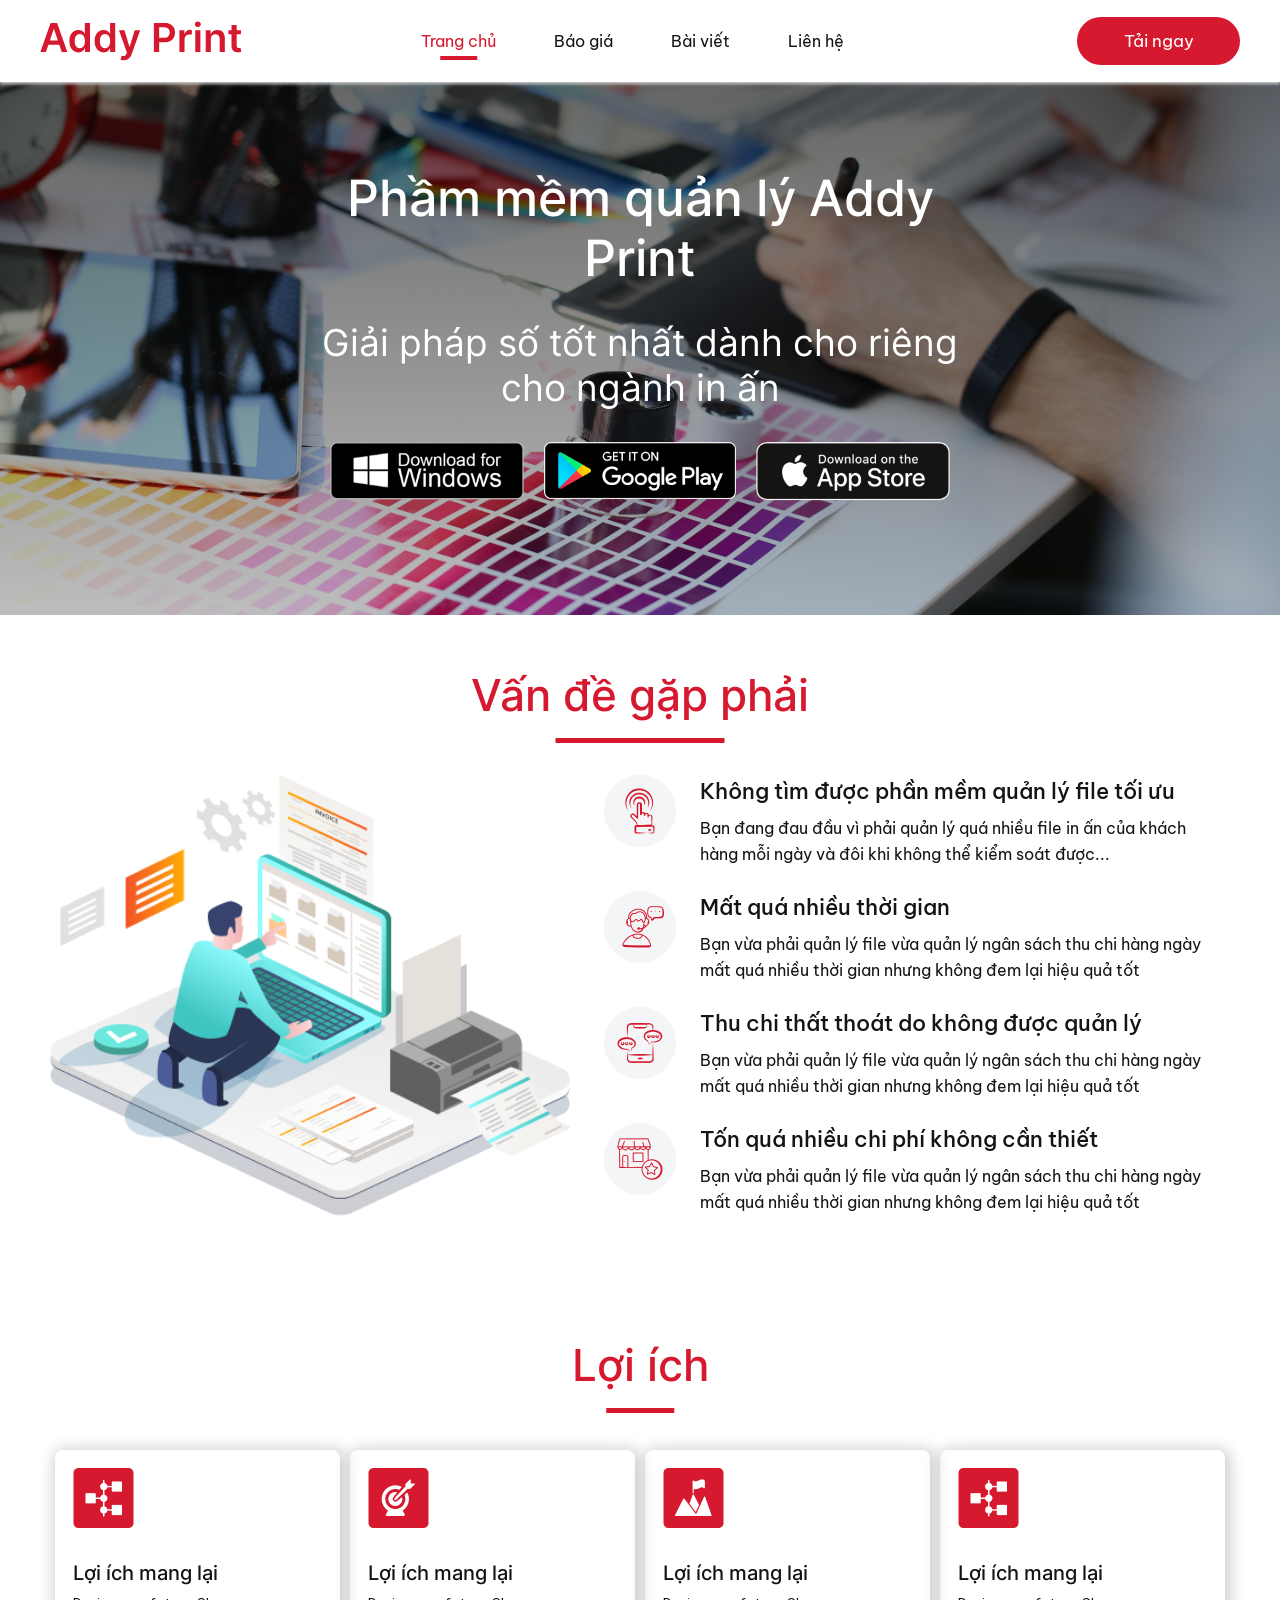
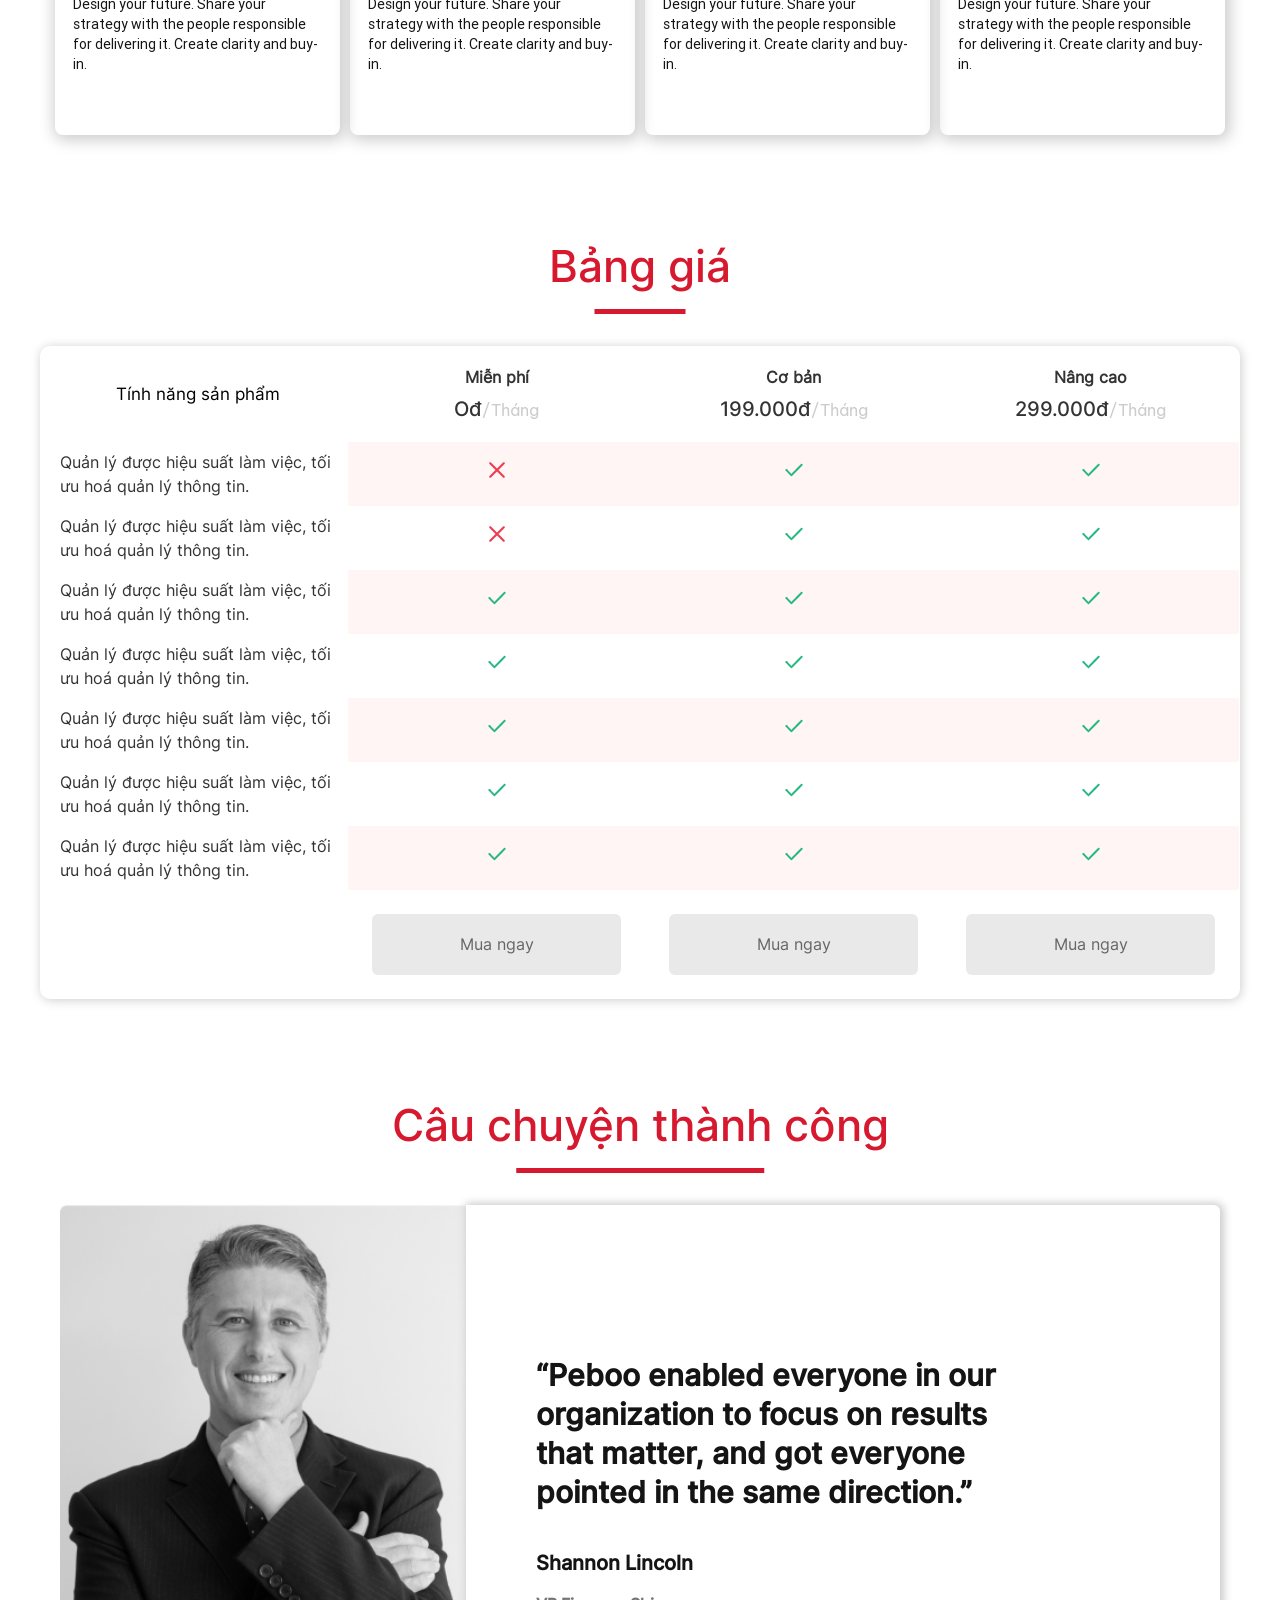
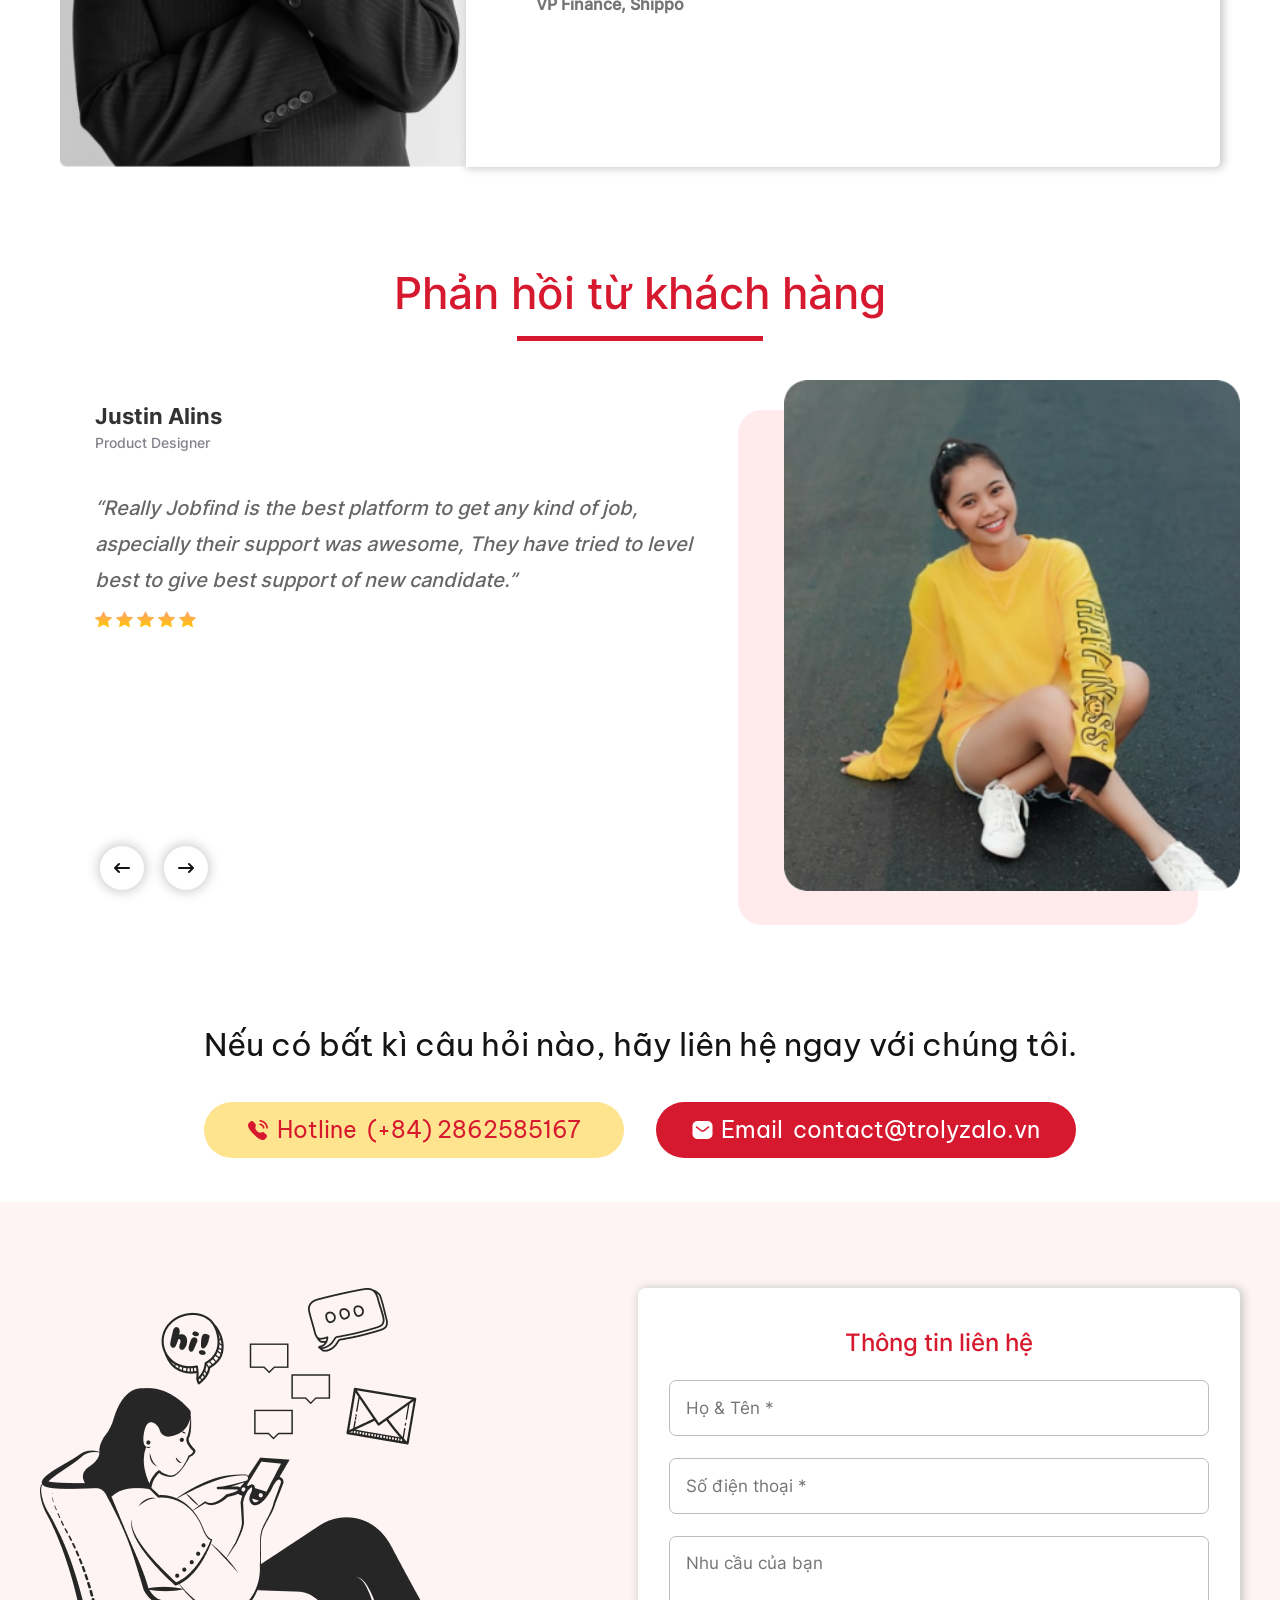
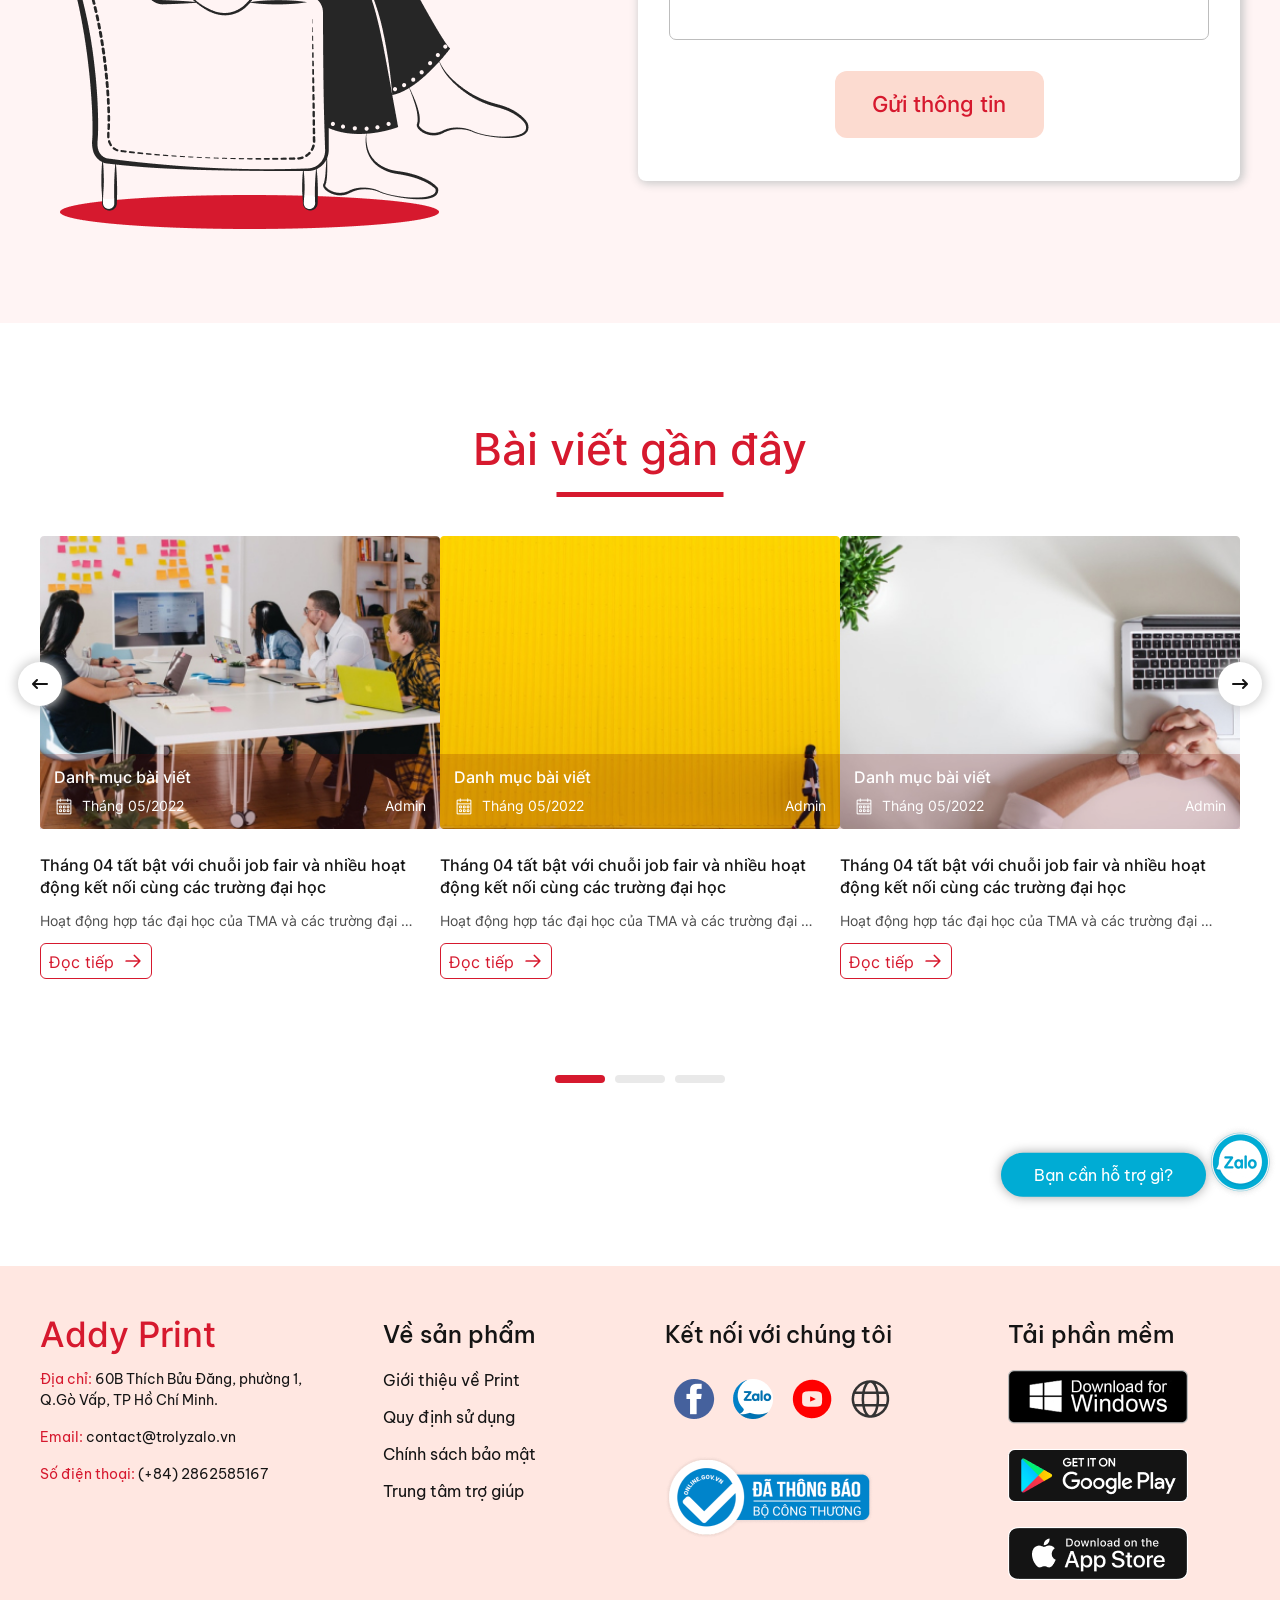
==== commit 39f1d55c: "update tag a button" ====
--- a/index.html
+++ b/index.html
@@ -549,10 +549,10 @@
                 mạnh trong tháng 04 vừa qua, tiêu biểu là các sự kiện job fair
                 và ...
               </p>
-              <div class="btn__read-more">
+              <a href="#" class="btn__read-more">
                 <p>Đọc tiếp</p>
                 <i><img src="./img/ArrowRight.png" alt="" /></i>
-              </div>
+              </a>
             </div>
             <div class="blog__slider-item">
               <div class="img">
@@ -583,10 +583,10 @@
                 mạnh trong tháng 04 vừa qua, tiêu biểu là các sự kiện job fair
                 và ...
               </p>
-              <div class="btn__read-more">
+              <a href="#" class="btn__read-more">
                 <p>Đọc tiếp</p>
                 <i><img src="./img/ArrowRight.png" alt="" /></i>
-              </div>
+              </a>
             </div>
             <div class="blog__slider-item">
               <div class="img">
@@ -617,10 +617,10 @@
                 mạnh trong tháng 04 vừa qua, tiêu biểu là các sự kiện job fair
                 và ...
               </p>
-              <div class="btn__read-more">
+              <a href="#" class="btn__read-more">
                 <p>Đọc tiếp</p>
                 <i><img src="./img/ArrowRight.png" alt="" /></i>
-              </div>
+              </a>
             </div>
             <div class="blog__slider-item">
               <div class="img">
@@ -651,10 +651,10 @@
                 mạnh trong tháng 04 vừa qua, tiêu biểu là các sự kiện job fair
                 và ...
               </p>
-              <div class="btn__read-more">
+              <a href="#" class="btn__read-more">
                 <p>Đọc tiếp</p>
                 <i><img src="./img/ArrowRight.png" alt="" /></i>
-              </div>
+              </a>
             </div>
             <div class="blog__slider-item">
               <div class="img">
@@ -685,10 +685,10 @@
                 mạnh trong tháng 04 vừa qua, tiêu biểu là các sự kiện job fair
                 và ...
               </p>
-              <div class="btn__read-more">
+              <a href="#" class="btn__read-more">
                 <p>Đọc tiếp</p>
                 <i><img src="./img/ArrowRight.png" alt="" /></i>
-              </div>
+              </a>
             </div>
             <div class="blog__slider-item">
               <div class="img">
@@ -719,10 +719,10 @@
                 mạnh trong tháng 04 vừa qua, tiêu biểu là các sự kiện job fair
                 và ...
               </p>
-              <div class="btn__read-more">
+              <a href="#" class="btn__read-more">
                 <p>Đọc tiếp</p>
                 <i><img src="./img/ArrowRight.png" alt="" /></i>
-              </div>
+              </a>
             </div>
             <div class="blog__slider-item">
               <div class="img">
@@ -753,10 +753,10 @@
                 mạnh trong tháng 04 vừa qua, tiêu biểu là các sự kiện job fair
                 và ...
               </p>
-              <div class="btn__read-more">
+              <a href="#" class="btn__read-more">
                 <p>Đọc tiếp</p>
                 <i><img src="./img/ArrowRight.png" alt="" /></i>
-              </div>
+              </a>
             </div>
             <div class="blog__slider-item">
               <div class="img">
@@ -787,10 +787,10 @@
                 mạnh trong tháng 04 vừa qua, tiêu biểu là các sự kiện job fair
                 và ...
               </p>
-              <div class="btn__read-more">
+              <a href="#" class="btn__read-more">
                 <p>Đọc tiếp</p>
                 <i><img src="./img/ArrowRight.png" alt="" /></i>
-              </div>
+              </a>
             </div>
             <div class="blog__slider-item">
               <div class="img">
@@ -821,10 +821,10 @@
                 mạnh trong tháng 04 vừa qua, tiêu biểu là các sự kiện job fair
                 và ...
               </p>
-              <div class="btn__read-more">
+              <a href="#" class="btn__read-more">
                 <p>Đọc tiếp</p>
                 <i><img src="./img/ArrowRight.png" alt="" /></i>
-              </div>
+              </a>
             </div>
           </div>
           <div class="btn__slider-blog">
--- a/dest/style.min.css
+++ b/dest/style.min.css
@@ -1,2 +1,2 @@
-html,body,div,span,applet,object,iframe,h1,h2,h3,h4,h5,h6,p,blockquote,pre,a,abbr,acronym,address,big,cite,code,del,dfn,em,img,ins,kbd,q,s,samp,small,strike,strong,sub,sup,tt,var,b,u,i,center,dl,dt,dd,ol,ul,li,fieldset,form,label,legend,table,caption,tbody,tfoot,thead,tr,th,td,article,aside,canvas,details,embed,figure,figcaption,footer,header,hgroup,menu,nav,output,ruby,section,summary,time,mark,audio,video{margin:0;padding:0;border:0;font-size:100%;font:inherit;vertical-align:baseline}article,aside,details,figcaption,figure,footer,header,hgroup,menu,nav,section{display:block}body{line-height:1}ol,ul{list-style:none}blockquote,q{quotes:none}blockquote:before,blockquote:after,q:before,q:after{content:"";content:none}table{border-collapse:collapse;border-spacing:0}*::before,*::after{box-sizing:inherit}/*! normalize.css v8.0.1 | MIT License | github.com/necolas/normalize.css */html{line-height:1.15;-webkit-text-size-adjust:100%}hr{box-sizing:content-box;height:0;overflow:visible}pre{font-family:monospace, monospace;font-size:1em}a{background-color:transparent}abbr[title]{border-bottom:none;text-decoration:underline;text-decoration:underline dotted}b,strong{font-weight:bolder}code,kbd,samp{font-family:monospace, monospace;font-size:1em}small{font-size:80%}sub,sup{font-size:75%;line-height:0;position:relative;vertical-align:baseline}sub{bottom:-0.25em}sup{top:-0.5em}img{border-style:none}button,input,optgroup,select,textarea{font-family:inherit;font-size:100%;line-height:1.15;margin:0}button,input{overflow:visible}button,select{text-transform:none}button,[type="button"],[type="reset"],[type="submit"]{-webkit-appearance:button}button::-moz-focus-inner,[type="button"]::-moz-focus-inner,[type="reset"]::-moz-focus-inner,[type="submit"]::-moz-focus-inner{border-style:none;padding:0}button:-moz-focusring,[type="button"]:-moz-focusring,[type="reset"]:-moz-focusring,[type="submit"]:-moz-focusring{outline:1px dotted ButtonText}fieldset{padding:0.35em 0.75em 0.625em}legend{box-sizing:border-box;color:inherit;display:table;max-width:100%;padding:0;white-space:normal}progress{vertical-align:baseline}textarea{overflow:auto}[type="checkbox"],[type="radio"]{box-sizing:border-box;padding:0}[type="number"]::-webkit-inner-spin-button,[type="number"]::-webkit-outer-spin-button{height:auto}[type="search"]{-webkit-appearance:textfield;outline-offset:-2px}[type="search"]::-webkit-search-decoration{-webkit-appearance:none}::-webkit-file-upload-button{-webkit-appearance:button;font:inherit}details{display:block}summary{display:list-item}template{display:none}[hidden]{display:none}:root{--h1-fs: 7.2rem;--h1-lh: 8rem;--h2-fs: 5.2rem;--h2-lh: 6rem;--h3-fs: 3.2rem;--h3-lh: 4.2rem;--h4-fs: 2.4rem;--h4-lh: 3.2rem;--h5-fs: 2rem;--h5-lh: 3rem;--body16-fs: 1.6rem;--body16-lh: 2.6rem;--body14-fs: 1.4rem;--body14-lh: 2.2rem;--gap: 30px;--height-header: 82px;--height-header-mobile: 60px;--height-button: 56px;--ptop: 150px;--pd-section: 120px}@media (max-width: 767px){:root{--h1-fs: 3.6rem;--h1-lh: 4.2rem;--h2-fs: 2.8rem;--h2-lh: 3.8rem;--h3-fs: 2.2rem;--h3-lh: 3rem;--h4-fs: 2rem;--h4-lh: 3.2rem;--gap: 20px;--height-header: 70px;--pd-section: 50px;--ptop: 120px}}@-ms-viewport{width:device-width}*{-webkit-font-smoothing:antialiased;-moz-osx-font-smoothing:grayscale;-webkit-font-smoothing:antialiased;-moz-osx-font-smoothing:grayscale;text-rendering:optimizeLegibility;box-sizing:border-box}html{font-size:62.5%}body{width:100%;max-width:100%;margin:auto;font-size:var(--body16-fs);font-family:ir;line-height:var(--body16-lh);color:#141414;text-transform:none;background:#fff;position:relative}body .container-fluid{width:100%;padding-right:var(--gap);padding-left:var(--gap);margin-right:auto;margin-left:auto}@media screen and (max-width: 767px){body .container-fluid{padding-right:calc(var(--gap) / 2);padding-left:calc(var(--gap) / 2)}}body .container{max-width:1230px;width:100%;padding-right:calc(var(--gap) / 2);padding-left:calc(var(--gap) / 2);margin-right:auto;margin-left:auto}@media (min-width: 576px){body .container{max-width:540px}}@media (min-width: 768px){body .container{max-width:720px}}@media (min-width: 992px){body .container{max-width:960px}}@media (min-width: 1200px){body .container{max-width:1230px}}body .mainwrapper{width:100%;margin:auto;opacity:1;pointer-events:auto}img{max-width:100%;height:auto;-webkit-user-select:none;-khtml-user-select:none;-moz-user-select:none;-o-user-select:none;user-select:none}img.--center{margin:0 auto;display:block}a{text-decoration:none}.--white-cl{color:#fff}.--black-cl{color:#141414}.--blue-cl{color:#00afab}article h1,article h2,article h3,article h4,article h5,article h6{display:block}article h1{font-size:var(--h1-fs);line-height:var(--h1-lh);margin:0 0 0.67rem 0}article h2{font-size:var(--h2-fs);line-height:var(--h2-lh);margin:0 0 0.75rem 0}article h3{font-size:var(--h3-fs);line-height:var(--h3-lh);margin:0 0 0.83rem 0}article h4{font-size:var(--h4-fs);line-height:var(--h4-lh);margin:0 0 1.12rem 0}article h5{font-size:var(--h5-fs);line-height:var(--h5-lh);margin:0 0 1.5rem 0}article h6{font-size:0.67rem;margin:0 0 1.67rem 0}article p{margin:0 0 1.12rem 0}article ol,article ul{list-style:initial;padding-left:18px}article img{display:inline-block;height:auto;overflow:hidden;border-radius:10px;margin:25px auto}article .video{width:100%;height:0;padding-bottom:56.25%;position:relative;margin:25px auto}article .video iframe,article .video video{position:absolute;width:100%;height:100%;top:0;left:0}@media screen and (max-width: 767px){article img{margin:20px auto}}.heading{font-family:ib}.heading.--h1{font-size:var(--h1-fs);line-height:var(--h1-lh)}.heading.--h2{font-size:var(--h2-fs);line-height:var(--h2-lh)}.icon__zalo-fixed{margin-top:-143px;position:absolute;right:0}.icon__zalo-fixed i{display:block}.icon__zalo-fixed .text{width:205px;height:44px;background-color:#00acd4;border-radius:32px;position:absolute;right:74px;top:50%;transform:translateY(-30%);-webkit-box-shadow:0px 0px 12px 0px #0000005c;box-shadow:0px 0px 12px 0px #0000005c;display:flex}.icon__zalo-fixed .text p{color:#ffffff;margin:auto;font-family:"beRegular400"}.search{height:160px;overflow:hidden;margin-top:var(--height-header);position:relative}.search>img{float:right;height:100%;width:100%;object-fit:cover}.search .search__input{position:absolute;top:50%;left:50%;transform:translate(-50%, -50%);width:384px;height:44px;border-radius:32px;display:flex;background-color:#ffffff}.search .search__input i{display:flex;padding-left:18px}.search .search__input i img{margin:auto}.search .search__input input{padding-left:15px;border:none;outline:none;width:80%;font-family:Arial, "InterRegular400";font-size:16px;line-height:19px}.featured__posts{margin-top:37px}.featured__posts h2{font-family:"InterMedium500";font-size:16px;line-height:19px;color:#141414;text-transform:uppercase;margin-bottom:15px}.featured__posts .featured__posts-detail{padding-left:10px}.featured__posts .featured__posts-detail .title__post{display:flex;margin-bottom:12px}.featured__posts .featured__posts-detail .title__post>p{font-family:"InterRegular400";font-size:14px;line-height:17px;color:#d6192e}.featured__posts .featured__posts-detail .title__post i{display:flex;margin:0 10px}.featured__posts .featured__posts-detail .title__post i img{margin:auto}.featured__posts .featured__posts-detail .title__post span{font-family:"InterRegular400";font-size:14px;line-height:17px;color:#666666}.featured__posts .featured__posts-detail .text{margin-bottom:22px}.featured__posts .featured__posts-detail .text p{font-family:"InterRegular400";font-size:14px;line-height:20px;color:#141414}.input__signup{margin-bottom:160px}.input__signup .container .input__signup-content{background-color:#fcdbd0;border-radius:8px;padding:24px}.input__signup .container .input__signup-content h2{font-family:"InterMedium500";font-size:20px;line-height:28px;color:#333333;margin-bottom:24px}.input__signup .container .input__signup-content .input{display:flex}.input__signup .container .input__signup-content .input .input-signup{border:none;outline:none;border-radius:6px;font-family:"InterRegular400";font-size:18px;line-height:22px;color:#848484;height:50px;flex:1;margin-right:16px;padding-left:10px}.input__signup .container .input__signup-content .input .btn-signup{background-color:#d6192e;width:144px;height:50px;border-radius:6px;border:none;outline:none;color:#ffffff;font-family:"InterRegular400";font-size:18px;line-height:22px;display:flex;justify-content:center}.dot{overflow:hidden;width:50px !important;height:8px !important;border-radius:11px !important;background-color:#e9e9e9 !important;opacity:1 !important;margin:0 5px !important}.dot.is-selected{background-color:#d6192e !important}.flickity-page-dots{bottom:0}.flickity-viewport{overflow:initial}.col-1,.col-2,.col-3,.col-4,.col-5,.col-6,.col-7,.col-8,.col-9,.col-10,.col-11,.col-12,.col,.col-auto,.col-sm-1,.col-sm-2,.col-sm-3,.col-sm-4,.col-sm-5,.col-sm-6,.col-sm-7,.col-sm-8,.col-sm-9,.col-sm-10,.col-sm-11,.col-sm-12,.col-sm,.col-sm-auto,.col-md-1,.col-md-2,.col-md-3,.col-md-4,.col-md-5,.col-md-6,.col-md-7,.col-md-8,.col-md-9,.col-md-10,.col-md-11,.col-md-12,.col-md,.col-md-auto,.col-lg-1,.col-lg-2,.col-lg-3,.col-lg-4,.col-lg-5,.col-lg-6,.col-lg-7,.col-lg-8,.col-lg-9,.col-lg-10,.col-lg-11,.col-lg-12,.col-lg,.col-lg-auto,.col-xl-1,.col-xl-2,.col-xl-3,.col-xl-4,.col-xl-5,.col-xl-6,.col-xl-7,.col-xl-8,.col-xl-9,.col-xl-10,.col-xl-11,.col-xl-12,.col-xl,.col-xl-auto{position:relative;width:100%;min-height:1px;padding-right:15px;padding-left:15px}.row{display:-webkit-box;display:-ms-flexbox;display:flex;-ms-flex-wrap:wrap;flex-wrap:wrap;margin-right:-15px;margin-left:-15px}.col{-ms-flex-preferred-size:0;flex-basis:0;-webkit-box-flex:1;-ms-flex-positive:1;flex-grow:1;max-width:100%}.no-gutters{margin-right:0;margin-left:0}.no-gap>.col,.no-gap>[class*="col-"]{padding-right:0;padding-left:0}.col-auto{-webkit-box-flex:0;-ms-flex:0 0 auto;flex:0 0 auto;width:auto;max-width:none}.col-1{-webkit-box-flex:0;-ms-flex:0 0 8.333333%;flex:0 0 8.333333%;max-width:8.333333%}.col-2{-webkit-box-flex:0;-ms-flex:0 0 16.666667%;flex:0 0 16.666667%;max-width:16.666667%}.col-3{-webkit-box-flex:0;-ms-flex:0 0 25%;flex:0 0 25%;max-width:25%}.col-4{-webkit-box-flex:0;-ms-flex:0 0 33.333333%;flex:0 0 33.333333%;max-width:33.333333%}.col-5{-webkit-box-flex:0;-ms-flex:0 0 41.666667%;flex:0 0 41.666667%;max-width:41.666667%}.col-6{-webkit-box-flex:0;-ms-flex:0 0 50%;flex:0 0 50%;max-width:50%}.col-7{-webkit-box-flex:0;-ms-flex:0 0 58.333333%;flex:0 0 58.333333%;max-width:58.333333%}.col-8{-webkit-box-flex:0;-ms-flex:0 0 66.666667%;flex:0 0 66.666667%;max-width:66.666667%}.col-9{-webkit-box-flex:0;-ms-flex:0 0 75%;flex:0 0 75%;max-width:75%}.col-10{-webkit-box-flex:0;-ms-flex:0 0 83.333333%;flex:0 0 83.333333%;max-width:83.333333%}.col-11{-webkit-box-flex:0;-ms-flex:0 0 91.666667%;flex:0 0 91.666667%;max-width:91.666667%}.col-12{-webkit-box-flex:0;-ms-flex:0 0 100%;flex:0 0 100%;max-width:100%}.order-first{-webkit-box-ordinal-group:0;-ms-flex-order:-1;order:-1}.order-last{-webkit-box-ordinal-group:14;-ms-flex-order:13;order:13}.order-0{-webkit-box-ordinal-group:1;-ms-flex-order:0;order:0}.order-1{-webkit-box-ordinal-group:2;-ms-flex-order:1;order:1}.order-2{-webkit-box-ordinal-group:3;-ms-flex-order:2;order:2}.order-3{-webkit-box-ordinal-group:4;-ms-flex-order:3;order:3}.order-4{-webkit-box-ordinal-group:5;-ms-flex-order:4;order:4}.order-5{-webkit-box-ordinal-group:6;-ms-flex-order:5;order:5}.order-6{-webkit-box-ordinal-group:7;-ms-flex-order:6;order:6}.order-7{-webkit-box-ordinal-group:8;-ms-flex-order:7;order:7}.order-8{-webkit-box-ordinal-group:9;-ms-flex-order:8;order:8}.order-9{-webkit-box-ordinal-group:10;-ms-flex-order:9;order:9}.order-10{-webkit-box-ordinal-group:11;-ms-flex-order:10;order:10}.order-11{-webkit-box-ordinal-group:12;-ms-flex-order:11;order:11}.order-12{-webkit-box-ordinal-group:13;-ms-flex-order:12;order:12}.offset-1{margin-left:8.333333%}.offset-2{margin-left:16.666667%}.offset-3{margin-left:25%}.offset-4{margin-left:33.333333%}.offset-5{margin-left:41.666667%}.offset-6{margin-left:50%}.offset-7{margin-left:58.333333%}.offset-8{margin-left:66.666667%}.offset-9{margin-left:75%}.offset-10{margin-left:83.333333%}.offset-11{margin-left:91.666667%}@media (min-width: 576px){.col-sm{-ms-flex-preferred-size:0;flex-basis:0;-webkit-box-flex:1;-ms-flex-positive:1;flex-grow:1;max-width:100%}.col-sm-auto{-webkit-box-flex:0;-ms-flex:0 0 auto;flex:0 0 auto;width:auto;max-width:none}.col-sm-1{-webkit-box-flex:0;-ms-flex:0 0 8.333333%;flex:0 0 8.333333%;max-width:8.333333%}.col-sm-2{-webkit-box-flex:0;-ms-flex:0 0 16.666667%;flex:0 0 16.666667%;max-width:16.666667%}.col-sm-3{-webkit-box-flex:0;-ms-flex:0 0 25%;flex:0 0 25%;max-width:25%}.col-sm-4{-webkit-box-flex:0;-ms-flex:0 0 33.333333%;flex:0 0 33.333333%;max-width:33.333333%}.col-sm-5{-webkit-box-flex:0;-ms-flex:0 0 41.666667%;flex:0 0 41.666667%;max-width:41.666667%}.col-sm-6{-webkit-box-flex:0;-ms-flex:0 0 50%;flex:0 0 50%;max-width:50%}.col-sm-7{-webkit-box-flex:0;-ms-flex:0 0 58.333333%;flex:0 0 58.333333%;max-width:58.333333%}.col-sm-8{-webkit-box-flex:0;-ms-flex:0 0 66.666667%;flex:0 0 66.666667%;max-width:66.666667%}.col-sm-9{-webkit-box-flex:0;-ms-flex:0 0 75%;flex:0 0 75%;max-width:75%}.col-sm-10{-webkit-box-flex:0;-ms-flex:0 0 83.333333%;flex:0 0 83.333333%;max-width:83.333333%}.col-sm-11{-webkit-box-flex:0;-ms-flex:0 0 91.666667%;flex:0 0 91.666667%;max-width:91.666667%}.col-sm-12{-webkit-box-flex:0;-ms-flex:0 0 100%;flex:0 0 100%;max-width:100%}.order-sm-first{-webkit-box-ordinal-group:0;-ms-flex-order:-1;order:-1}.order-sm-last{-webkit-box-ordinal-group:14;-ms-flex-order:13;order:13}.order-sm-0{-webkit-box-ordinal-group:1;-ms-flex-order:0;order:0}.order-sm-1{-webkit-box-ordinal-group:2;-ms-flex-order:1;order:1}.order-sm-2{-webkit-box-ordinal-group:3;-ms-flex-order:2;order:2}.order-sm-3{-webkit-box-ordinal-group:4;-ms-flex-order:3;order:3}.order-sm-4{-webkit-box-ordinal-group:5;-ms-flex-order:4;order:4}.order-sm-5{-webkit-box-ordinal-group:6;-ms-flex-order:5;order:5}.order-sm-6{-webkit-box-ordinal-group:7;-ms-flex-order:6;order:6}.order-sm-7{-webkit-box-ordinal-group:8;-ms-flex-order:7;order:7}.order-sm-8{-webkit-box-ordinal-group:9;-ms-flex-order:8;order:8}.order-sm-9{-webkit-box-ordinal-group:10;-ms-flex-order:9;order:9}.order-sm-10{-webkit-box-ordinal-group:11;-ms-flex-order:10;order:10}.order-sm-11{-webkit-box-ordinal-group:12;-ms-flex-order:11;order:11}.order-sm-12{-webkit-box-ordinal-group:13;-ms-flex-order:12;order:12}.offset-sm-0{margin-left:0}.offset-sm-1{margin-left:8.333333%}.offset-sm-2{margin-left:16.666667%}.offset-sm-3{margin-left:25%}.offset-sm-4{margin-left:33.333333%}.offset-sm-5{margin-left:41.666667%}.offset-sm-6{margin-left:50%}.offset-sm-7{margin-left:58.333333%}.offset-sm-8{margin-left:66.666667%}.offset-sm-9{margin-left:75%}.offset-sm-10{margin-left:83.333333%}.offset-sm-11{margin-left:91.666667%}}@media (min-width: 768px){.col-md{-ms-flex-preferred-size:0;flex-basis:0;-webkit-box-flex:1;-ms-flex-positive:1;flex-grow:1;max-width:100%}.col-md-auto{-webkit-box-flex:0;-ms-flex:0 0 auto;flex:0 0 auto;width:auto;max-width:none}.col-md-1{-webkit-box-flex:0;-ms-flex:0 0 8.333333%;flex:0 0 8.333333%;max-width:8.333333%}.col-md-2{-webkit-box-flex:0;-ms-flex:0 0 16.666667%;flex:0 0 16.666667%;max-width:16.666667%}.col-md-3{-webkit-box-flex:0;-ms-flex:0 0 25%;flex:0 0 25%;max-width:25%}.col-md-4{-webkit-box-flex:0;-ms-flex:0 0 33.333333%;flex:0 0 33.333333%;max-width:33.333333%}.col-md-5{-webkit-box-flex:0;-ms-flex:0 0 41.666667%;flex:0 0 41.666667%;max-width:41.666667%}.col-md-6{-webkit-box-flex:0;-ms-flex:0 0 50%;flex:0 0 50%;max-width:50%}.col-md-7{-webkit-box-flex:0;-ms-flex:0 0 58.333333%;flex:0 0 58.333333%;max-width:58.333333%}.col-md-8{-webkit-box-flex:0;-ms-flex:0 0 66.666667%;flex:0 0 66.666667%;max-width:66.666667%}.col-md-9{-webkit-box-flex:0;-ms-flex:0 0 75%;flex:0 0 75%;max-width:75%}.col-md-10{-webkit-box-flex:0;-ms-flex:0 0 83.333333%;flex:0 0 83.333333%;max-width:83.333333%}.col-md-11{-webkit-box-flex:0;-ms-flex:0 0 91.666667%;flex:0 0 91.666667%;max-width:91.666667%}.col-md-12{-webkit-box-flex:0;-ms-flex:0 0 100%;flex:0 0 100%;max-width:100%}.order-md-first{-webkit-box-ordinal-group:0;-ms-flex-order:-1;order:-1}.order-md-last{-webkit-box-ordinal-group:14;-ms-flex-order:13;order:13}.order-md-0{-webkit-box-ordinal-group:1;-ms-flex-order:0;order:0}.order-md-1{-webkit-box-ordinal-group:2;-ms-flex-order:1;order:1}.order-md-2{-webkit-box-ordinal-group:3;-ms-flex-order:2;order:2}.order-md-3{-webkit-box-ordinal-group:4;-ms-flex-order:3;order:3}.order-md-4{-webkit-box-ordinal-group:5;-ms-flex-order:4;order:4}.order-md-5{-webkit-box-ordinal-group:6;-ms-flex-order:5;order:5}.order-md-6{-webkit-box-ordinal-group:7;-ms-flex-order:6;order:6}.order-md-7{-webkit-box-ordinal-group:8;-ms-flex-order:7;order:7}.order-md-8{-webkit-box-ordinal-group:9;-ms-flex-order:8;order:8}.order-md-9{-webkit-box-ordinal-group:10;-ms-flex-order:9;order:9}.order-md-10{-webkit-box-ordinal-group:11;-ms-flex-order:10;order:10}.order-md-11{-webkit-box-ordinal-group:12;-ms-flex-order:11;order:11}.order-md-12{-webkit-box-ordinal-group:13;-ms-flex-order:12;order:12}.offset-md-0{margin-left:0}.offset-md-1{margin-left:8.333333%}.offset-md-2{margin-left:16.666667%}.offset-md-3{margin-left:25%}.offset-md-4{margin-left:33.333333%}.offset-md-5{margin-left:41.666667%}.offset-md-6{margin-left:50%}.offset-md-7{margin-left:58.333333%}.offset-md-8{margin-left:66.666667%}.offset-md-9{margin-left:75%}.offset-md-10{margin-left:83.333333%}.offset-md-11{margin-left:91.666667%}}@media (min-width: 992px){.col-lg{-ms-flex-preferred-size:0;flex-basis:0;-webkit-box-flex:1;-ms-flex-positive:1;flex-grow:1;max-width:100%}.col-lg-auto{-webkit-box-flex:0;-ms-flex:0 0 auto;flex:0 0 auto;width:auto;max-width:none}.col-lg-1{-webkit-box-flex:0;-ms-flex:0 0 8.333333%;flex:0 0 8.333333%;max-width:8.333333%}.col-lg-2{-webkit-box-flex:0;-ms-flex:0 0 16.666667%;flex:0 0 16.666667%;max-width:16.666667%}.col-lg-3{-webkit-box-flex:0;-ms-flex:0 0 25%;flex:0 0 25%;max-width:25%}.col-lg-4{-webkit-box-flex:0;-ms-flex:0 0 33.333333%;flex:0 0 33.333333%;max-width:33.333333%}.col-lg-5{-webkit-box-flex:0;-ms-flex:0 0 41.666667%;flex:0 0 41.666667%;max-width:41.666667%}.col-lg-6{-webkit-box-flex:0;-ms-flex:0 0 50%;flex:0 0 50%;max-width:50%}.col-lg-7{-webkit-box-flex:0;-ms-flex:0 0 58.333333%;flex:0 0 58.333333%;max-width:58.333333%}.col-lg-8{-webkit-box-flex:0;-ms-flex:0 0 66.666667%;flex:0 0 66.666667%;max-width:66.666667%}.col-lg-9{-webkit-box-flex:0;-ms-flex:0 0 75%;flex:0 0 75%;max-width:75%}.col-lg-10{-webkit-box-flex:0;-ms-flex:0 0 83.333333%;flex:0 0 83.333333%;max-width:83.333333%}.col-lg-11{-webkit-box-flex:0;-ms-flex:0 0 91.666667%;flex:0 0 91.666667%;max-width:91.666667%}.col-lg-12{-webkit-box-flex:0;-ms-flex:0 0 100%;flex:0 0 100%;max-width:100%}.order-lg-first{-webkit-box-ordinal-group:0;-ms-flex-order:-1;order:-1}.order-lg-last{-webkit-box-ordinal-group:14;-ms-flex-order:13;order:13}.order-lg-0{-webkit-box-ordinal-group:1;-ms-flex-order:0;order:0}.order-lg-1{-webkit-box-ordinal-group:2;-ms-flex-order:1;order:1}.order-lg-2{-webkit-box-ordinal-group:3;-ms-flex-order:2;order:2}.order-lg-3{-webkit-box-ordinal-group:4;-ms-flex-order:3;order:3}.order-lg-4{-webkit-box-ordinal-group:5;-ms-flex-order:4;order:4}.order-lg-5{-webkit-box-ordinal-group:6;-ms-flex-order:5;order:5}.order-lg-6{-webkit-box-ordinal-group:7;-ms-flex-order:6;order:6}.order-lg-7{-webkit-box-ordinal-group:8;-ms-flex-order:7;order:7}.order-lg-8{-webkit-box-ordinal-group:9;-ms-flex-order:8;order:8}.order-lg-9{-webkit-box-ordinal-group:10;-ms-flex-order:9;order:9}.order-lg-10{-webkit-box-ordinal-group:11;-ms-flex-order:10;order:10}.order-lg-11{-webkit-box-ordinal-group:12;-ms-flex-order:11;order:11}.order-lg-12{-webkit-box-ordinal-group:13;-ms-flex-order:12;order:12}.offset-lg-0{margin-left:0}.offset-lg-1{margin-left:8.333333%}.offset-lg-2{margin-left:16.666667%}.offset-lg-3{margin-left:25%}.offset-lg-4{margin-left:33.333333%}.offset-lg-5{margin-left:41.666667%}.offset-lg-6{margin-left:50%}.offset-lg-7{margin-left:58.333333%}.offset-lg-8{margin-left:66.666667%}.offset-lg-9{margin-left:75%}.offset-lg-10{margin-left:83.333333%}.offset-lg-11{margin-left:91.666667%}}@media (min-width: 1200px){.col-xl{-ms-flex-preferred-size:0;flex-basis:0;-webkit-box-flex:1;-ms-flex-positive:1;flex-grow:1;max-width:100%}.col-xl-auto{-webkit-box-flex:0;-ms-flex:0 0 auto;flex:0 0 auto;width:auto;max-width:none}.col-xl-1{-webkit-box-flex:0;-ms-flex:0 0 8.333333%;flex:0 0 8.333333%;max-width:8.333333%}.col-xl-2{-webkit-box-flex:0;-ms-flex:0 0 16.666667%;flex:0 0 16.666667%;max-width:16.666667%}.col-xl-3{-webkit-box-flex:0;-ms-flex:0 0 25%;flex:0 0 25%;max-width:25%}.col-xl-4{-webkit-box-flex:0;-ms-flex:0 0 33.333333%;flex:0 0 33.333333%;max-width:33.333333%}.col-xl-5{-webkit-box-flex:0;-ms-flex:0 0 41.666667%;flex:0 0 41.666667%;max-width:41.666667%}.col-xl-6{-webkit-box-flex:0;-ms-flex:0 0 50%;flex:0 0 50%;max-width:50%}.col-xl-7{-webkit-box-flex:0;-ms-flex:0 0 58.333333%;flex:0 0 58.333333%;max-width:58.333333%}.col-xl-8{-webkit-box-flex:0;-ms-flex:0 0 66.666667%;flex:0 0 66.666667%;max-width:66.666667%}.col-xl-9{-webkit-box-flex:0;-ms-flex:0 0 75%;flex:0 0 75%;max-width:75%}.col-xl-10{-webkit-box-flex:0;-ms-flex:0 0 83.333333%;flex:0 0 83.333333%;max-width:83.333333%}.col-xl-11{-webkit-box-flex:0;-ms-flex:0 0 91.666667%;flex:0 0 91.666667%;max-width:91.666667%}.col-xl-12{-webkit-box-flex:0;-ms-flex:0 0 100%;flex:0 0 100%;max-width:100%}.order-xl-first{-webkit-box-ordinal-group:0;-ms-flex-order:-1;order:-1}.order-xl-last{-webkit-box-ordinal-group:14;-ms-flex-order:13;order:13}.order-xl-0{-webkit-box-ordinal-group:1;-ms-flex-order:0;order:0}.order-xl-1{-webkit-box-ordinal-group:2;-ms-flex-order:1;order:1}.order-xl-2{-webkit-box-ordinal-group:3;-ms-flex-order:2;order:2}.order-xl-3{-webkit-box-ordinal-group:4;-ms-flex-order:3;order:3}.order-xl-4{-webkit-box-ordinal-group:5;-ms-flex-order:4;order:4}.order-xl-5{-webkit-box-ordinal-group:6;-ms-flex-order:5;order:5}.order-xl-6{-webkit-box-ordinal-group:7;-ms-flex-order:6;order:6}.order-xl-7{-webkit-box-ordinal-group:8;-ms-flex-order:7;order:7}.order-xl-8{-webkit-box-ordinal-group:9;-ms-flex-order:8;order:8}.order-xl-9{-webkit-box-ordinal-group:10;-ms-flex-order:9;order:9}.order-xl-10{-webkit-box-ordinal-group:11;-ms-flex-order:10;order:10}.order-xl-11{-webkit-box-ordinal-group:12;-ms-flex-order:11;order:11}.order-xl-12{-webkit-box-ordinal-group:13;-ms-flex-order:12;order:12}.offset-xl-0{margin-left:0}.offset-xl-1{margin-left:8.333333%}.offset-xl-2{margin-left:16.666667%}.offset-xl-3{margin-left:25%}.offset-xl-4{margin-left:33.333333%}.offset-xl-5{margin-left:41.666667%}.offset-xl-6{margin-left:50%}.offset-xl-7{margin-left:58.333333%}.offset-xl-8{margin-left:66.666667%}.offset-xl-9{margin-left:75%}.offset-xl-10{margin-left:83.333333%}.offset-xl-11{margin-left:91.666667%}}.d-none{display:none !important}.d-inline{display:inline !important}.d-inline-block{display:inline-block !important}.d-block{display:block !important}.d-table{display:table !important}.d-table-row{display:table-row !important}.d-table-cell{display:table-cell !important}.d-flex{display:-webkit-box !important;display:-ms-flexbox !important;display:flex !important}.d-inline-flex{display:-webkit-inline-box !important;display:-ms-inline-flexbox !important;display:inline-flex !important}@media (min-width: 576px){.d-sm-none{display:none !important}.d-sm-inline{display:inline !important}.d-sm-inline-block{display:inline-block !important}.d-sm-block{display:block !important}.d-sm-table{display:table !important}.d-sm-table-row{display:table-row !important}.d-sm-table-cell{display:table-cell !important}.d-sm-flex{display:-webkit-box !important;display:-ms-flexbox !important;display:flex !important}.d-sm-inline-flex{display:-webkit-inline-box !important;display:-ms-inline-flexbox !important;display:inline-flex !important}}@media (min-width: 768px){.d-md-none{display:none !important}.d-md-inline{display:inline !important}.d-md-inline-block{display:inline-block !important}.d-md-block{display:block !important}.d-md-table{display:table !important}.d-md-table-row{display:table-row !important}.d-md-table-cell{display:table-cell !important}.d-md-flex{display:-webkit-box !important;display:-ms-flexbox !important;display:flex !important}.d-md-inline-flex{display:-webkit-inline-box !important;display:-ms-inline-flexbox !important;display:inline-flex !important}}@media (min-width: 992px){.d-lg-none{display:none !important}.d-lg-inline{display:inline !important}.d-lg-inline-block{display:inline-block !important}.d-lg-block{display:block !important}.d-lg-table{display:table !important}.d-lg-table-row{display:table-row !important}.d-lg-table-cell{display:table-cell !important}.d-lg-flex{display:-webkit-box !important;display:-ms-flexbox !important;display:flex !important}.d-lg-inline-flex{display:-webkit-inline-box !important;display:-ms-inline-flexbox !important;display:inline-flex !important}}@media (min-width: 1200px){.d-xl-none{display:none !important}.d-xl-inline{display:inline !important}.d-xl-inline-block{display:inline-block !important}.d-xl-block{display:block !important}.d-xl-table{display:table !important}.d-xl-table-row{display:table-row !important}.d-xl-table-cell{display:table-cell !important}.d-xl-flex{display:-webkit-box !important;display:-ms-flexbox !important;display:flex !important}.d-xl-inline-flex{display:-webkit-inline-box !important;display:-ms-inline-flexbox !important;display:inline-flex !important}}@media print{.d-print-none{display:none !important}.d-print-inline{display:inline !important}.d-print-inline-block{display:inline-block !important}.d-print-block{display:block !important}.d-print-table{display:table !important}.d-print-table-row{display:table-row !important}.d-print-table-cell{display:table-cell !important}.d-print-flex{display:-webkit-box !important;display:-ms-flexbox !important;display:flex !important}.d-print-inline-flex{display:-webkit-inline-box !important;display:-ms-inline-flexbox !important;display:inline-flex !important}}.flex-row{-webkit-box-orient:horizontal !important;-webkit-box-direction:normal !important;-ms-flex-direction:row !important;flex-direction:row !important}.flex-column{-webkit-box-orient:vertical !important;-webkit-box-direction:normal !important;-ms-flex-direction:column !important;flex-direction:column !important}.flex-row-reverse{-webkit-box-orient:horizontal !important;-webkit-box-direction:reverse !important;-ms-flex-direction:row-reverse !important;flex-direction:row-reverse !important}.flex-column-reverse{-webkit-box-orient:vertical !important;-webkit-box-direction:reverse !important;-ms-flex-direction:column-reverse !important;flex-direction:column-reverse !important}.flex-wrap{-ms-flex-wrap:wrap !important;flex-wrap:wrap !important}.flex-nowrap{-ms-flex-wrap:nowrap !important;flex-wrap:nowrap !important}.flex-wrap-reverse{-ms-flex-wrap:wrap-reverse !important;flex-wrap:wrap-reverse !important}.justify-content-start{-webkit-box-pack:start !important;-ms-flex-pack:start !important;justify-content:flex-start !important}.justify-content-end{-webkit-box-pack:end !important;-ms-flex-pack:end !important;justify-content:flex-end !important}.justify-content-center{-webkit-box-pack:center !important;-ms-flex-pack:center !important;justify-content:center !important}.justify-content-between{-webkit-box-pack:justify !important;-ms-flex-pack:justify !important;justify-content:space-between !important}.justify-content-around{-ms-flex-pack:distribute !important;justify-content:space-around !important}.align-items-start{-webkit-box-align:start !important;-ms-flex-align:start !important;align-items:flex-start !important}.align-items-end{-webkit-box-align:end !important;-ms-flex-align:end !important;align-items:flex-end !important}.align-items-center{-webkit-box-align:center !important;-ms-flex-align:center !important;align-items:center !important}.align-items-baseline{-webkit-box-align:baseline !important;-ms-flex-align:baseline !important;align-items:baseline !important}.align-items-stretch{-webkit-box-align:stretch !important;-ms-flex-align:stretch !important;align-items:stretch !important}.align-content-start{-ms-flex-line-pack:start !important;align-content:flex-start !important}.align-content-end{-ms-flex-line-pack:end !important;align-content:flex-end !important}.align-content-center{-ms-flex-line-pack:center !important;align-content:center !important}.align-content-between{-ms-flex-line-pack:justify !important;align-content:space-between !important}.align-content-around{-ms-flex-line-pack:distribute !important;align-content:space-around !important}.align-content-stretch{-ms-flex-line-pack:stretch !important;align-content:stretch !important}.align-self-auto{-ms-flex-item-align:auto !important;align-self:auto !important}.align-self-start{-ms-flex-item-align:start !important;align-self:flex-start !important}.align-self-end{-ms-flex-item-align:end !important;align-self:flex-end !important}.align-self-center{-ms-flex-item-align:center !important;align-self:center !important}.align-self-baseline{-ms-flex-item-align:baseline !important;align-self:baseline !important}.align-self-stretch{-ms-flex-item-align:stretch !important;align-self:stretch !important}@media (min-width: 576px){.flex-sm-row{-webkit-box-orient:horizontal !important;-webkit-box-direction:normal !important;-ms-flex-direction:row !important;flex-direction:row !important}.flex-sm-column{-webkit-box-orient:vertical !important;-webkit-box-direction:normal !important;-ms-flex-direction:column !important;flex-direction:column !important}.flex-sm-row-reverse{-webkit-box-orient:horizontal !important;-webkit-box-direction:reverse !important;-ms-flex-direction:row-reverse !important;flex-direction:row-reverse !important}.flex-sm-column-reverse{-webkit-box-orient:vertical !important;-webkit-box-direction:reverse !important;-ms-flex-direction:column-reverse !important;flex-direction:column-reverse !important}.flex-sm-wrap{-ms-flex-wrap:wrap !important;flex-wrap:wrap !important}.flex-sm-nowrap{-ms-flex-wrap:nowrap !important;flex-wrap:nowrap !important}.flex-sm-wrap-reverse{-ms-flex-wrap:wrap-reverse !important;flex-wrap:wrap-reverse !important}.justify-content-sm-start{-webkit-box-pack:start !important;-ms-flex-pack:start !important;justify-content:flex-start !important}.justify-content-sm-end{-webkit-box-pack:end !important;-ms-flex-pack:end !important;justify-content:flex-end !important}.justify-content-sm-center{-webkit-box-pack:center !important;-ms-flex-pack:center !important;justify-content:center !important}.justify-content-sm-between{-webkit-box-pack:justify !important;-ms-flex-pack:justify !important;justify-content:space-between !important}.justify-content-sm-around{-ms-flex-pack:distribute !important;justify-content:space-around !important}.align-items-sm-start{-webkit-box-align:start !important;-ms-flex-align:start !important;align-items:flex-start !important}.align-items-sm-end{-webkit-box-align:end !important;-ms-flex-align:end !important;align-items:flex-end !important}.align-items-sm-center{-webkit-box-align:center !important;-ms-flex-align:center !important;align-items:center !important}.align-items-sm-baseline{-webkit-box-align:baseline !important;-ms-flex-align:baseline !important;align-items:baseline !important}.align-items-sm-stretch{-webkit-box-align:stretch !important;-ms-flex-align:stretch !important;align-items:stretch !important}.align-content-sm-start{-ms-flex-line-pack:start !important;align-content:flex-start !important}.align-content-sm-end{-ms-flex-line-pack:end !important;align-content:flex-end !important}.align-content-sm-center{-ms-flex-line-pack:center !important;align-content:center !important}.align-content-sm-between{-ms-flex-line-pack:justify !important;align-content:space-between !important}.align-content-sm-around{-ms-flex-line-pack:distribute !important;align-content:space-around !important}.align-content-sm-stretch{-ms-flex-line-pack:stretch !important;align-content:stretch !important}.align-self-sm-auto{-ms-flex-item-align:auto !important;align-self:auto !important}.align-self-sm-start{-ms-flex-item-align:start !important;align-self:flex-start !important}.align-self-sm-end{-ms-flex-item-align:end !important;align-self:flex-end !important}.align-self-sm-center{-ms-flex-item-align:center !important;align-self:center !important}.align-self-sm-baseline{-ms-flex-item-align:baseline !important;align-self:baseline !important}.align-self-sm-stretch{-ms-flex-item-align:stretch !important;align-self:stretch !important}}@media (min-width: 768px){.flex-md-row{-webkit-box-orient:horizontal !important;-webkit-box-direction:normal !important;-ms-flex-direction:row !important;flex-direction:row !important}.flex-md-column{-webkit-box-orient:vertical !important;-webkit-box-direction:normal !important;-ms-flex-direction:column !important;flex-direction:column !important}.flex-md-row-reverse{-webkit-box-orient:horizontal !important;-webkit-box-direction:reverse !important;-ms-flex-direction:row-reverse !important;flex-direction:row-reverse !important}.flex-md-column-reverse{-webkit-box-orient:vertical !important;-webkit-box-direction:reverse !important;-ms-flex-direction:column-reverse !important;flex-direction:column-reverse !important}.flex-md-wrap{-ms-flex-wrap:wrap !important;flex-wrap:wrap !important}.flex-md-nowrap{-ms-flex-wrap:nowrap !important;flex-wrap:nowrap !important}.flex-md-wrap-reverse{-ms-flex-wrap:wrap-reverse !important;flex-wrap:wrap-reverse !important}.justify-content-md-start{-webkit-box-pack:start !important;-ms-flex-pack:start !important;justify-content:flex-start !important}.justify-content-md-end{-webkit-box-pack:end !important;-ms-flex-pack:end !important;justify-content:flex-end !important}.justify-content-md-center{-webkit-box-pack:center !important;-ms-flex-pack:center !important;justify-content:center !important}.justify-content-md-between{-webkit-box-pack:justify !important;-ms-flex-pack:justify !important;justify-content:space-between !important}.justify-content-md-around{-ms-flex-pack:distribute !important;justify-content:space-around !important}.align-items-md-start{-webkit-box-align:start !important;-ms-flex-align:start !important;align-items:flex-start !important}.align-items-md-end{-webkit-box-align:end !important;-ms-flex-align:end !important;align-items:flex-end !important}.align-items-md-center{-webkit-box-align:center !important;-ms-flex-align:center !important;align-items:center !important}.align-items-md-baseline{-webkit-box-align:baseline !important;-ms-flex-align:baseline !important;align-items:baseline !important}.align-items-md-stretch{-webkit-box-align:stretch !important;-ms-flex-align:stretch !important;align-items:stretch !important}.align-content-md-start{-ms-flex-line-pack:start !important;align-content:flex-start !important}.align-content-md-end{-ms-flex-line-pack:end !important;align-content:flex-end !important}.align-content-md-center{-ms-flex-line-pack:center !important;align-content:center !important}.align-content-md-between{-ms-flex-line-pack:justify !important;align-content:space-between !important}.align-content-md-around{-ms-flex-line-pack:distribute !important;align-content:space-around !important}.align-content-md-stretch{-ms-flex-line-pack:stretch !important;align-content:stretch !important}.align-self-md-auto{-ms-flex-item-align:auto !important;align-self:auto !important}.align-self-md-start{-ms-flex-item-align:start !important;align-self:flex-start !important}.align-self-md-end{-ms-flex-item-align:end !important;align-self:flex-end !important}.align-self-md-center{-ms-flex-item-align:center !important;align-self:center !important}.align-self-md-baseline{-ms-flex-item-align:baseline !important;align-self:baseline !important}.align-self-md-stretch{-ms-flex-item-align:stretch !important;align-self:stretch !important}}@media (min-width: 992px){.flex-lg-row{-webkit-box-orient:horizontal !important;-webkit-box-direction:normal !important;-ms-flex-direction:row !important;flex-direction:row !important}.flex-lg-column{-webkit-box-orient:vertical !important;-webkit-box-direction:normal !important;-ms-flex-direction:column !important;flex-direction:column !important}.flex-lg-row-reverse{-webkit-box-orient:horizontal !important;-webkit-box-direction:reverse !important;-ms-flex-direction:row-reverse !important;flex-direction:row-reverse !important}.flex-lg-column-reverse{-webkit-box-orient:vertical !important;-webkit-box-direction:reverse !important;-ms-flex-direction:column-reverse !important;flex-direction:column-reverse !important}.flex-lg-wrap{-ms-flex-wrap:wrap !important;flex-wrap:wrap !important}.flex-lg-nowrap{-ms-flex-wrap:nowrap !important;flex-wrap:nowrap !important}.flex-lg-wrap-reverse{-ms-flex-wrap:wrap-reverse !important;flex-wrap:wrap-reverse !important}.justify-content-lg-start{-webkit-box-pack:start !important;-ms-flex-pack:start !important;justify-content:flex-start !important}.justify-content-lg-end{-webkit-box-pack:end !important;-ms-flex-pack:end !important;justify-content:flex-end !important}.justify-content-lg-center{-webkit-box-pack:center !important;-ms-flex-pack:center !important;justify-content:center !important}.justify-content-lg-between{-webkit-box-pack:justify !important;-ms-flex-pack:justify !important;justify-content:space-between !important}.justify-content-lg-around{-ms-flex-pack:distribute !important;justify-content:space-around !important}.align-items-lg-start{-webkit-box-align:start !important;-ms-flex-align:start !important;align-items:flex-start !important}.align-items-lg-end{-webkit-box-align:end !important;-ms-flex-align:end !important;align-items:flex-end !important}.align-items-lg-center{-webkit-box-align:center !important;-ms-flex-align:center !important;align-items:center !important}.align-items-lg-baseline{-webkit-box-align:baseline !important;-ms-flex-align:baseline !important;align-items:baseline !important}.align-items-lg-stretch{-webkit-box-align:stretch !important;-ms-flex-align:stretch !important;align-items:stretch !important}.align-content-lg-start{-ms-flex-line-pack:start !important;align-content:flex-start !important}.align-content-lg-end{-ms-flex-line-pack:end !important;align-content:flex-end !important}.align-content-lg-center{-ms-flex-line-pack:center !important;align-content:center !important}.align-content-lg-between{-ms-flex-line-pack:justify !important;align-content:space-between !important}.align-content-lg-around{-ms-flex-line-pack:distribute !important;align-content:space-around !important}.align-content-lg-stretch{-ms-flex-line-pack:stretch !important;align-content:stretch !important}.align-self-lg-auto{-ms-flex-item-align:auto !important;align-self:auto !important}.align-self-lg-start{-ms-flex-item-align:start !important;align-self:flex-start !important}.align-self-lg-end{-ms-flex-item-align:end !important;align-self:flex-end !important}.align-self-lg-center{-ms-flex-item-align:center !important;align-self:center !important}.align-self-lg-baseline{-ms-flex-item-align:baseline !important;align-self:baseline !important}.align-self-lg-stretch{-ms-flex-item-align:stretch !important;align-self:stretch !important}}@media (min-width: 1200px){.flex-xl-row{-webkit-box-orient:horizontal !important;-webkit-box-direction:normal !important;-ms-flex-direction:row !important;flex-direction:row !important}.flex-xl-column{-webkit-box-orient:vertical !important;-webkit-box-direction:normal !important;-ms-flex-direction:column !important;flex-direction:column !important}.flex-xl-row-reverse{-webkit-box-orient:horizontal !important;-webkit-box-direction:reverse !important;-ms-flex-direction:row-reverse !important;flex-direction:row-reverse !important}.flex-xl-column-reverse{-webkit-box-orient:vertical !important;-webkit-box-direction:reverse !important;-ms-flex-direction:column-reverse !important;flex-direction:column-reverse !important}.flex-xl-wrap{-ms-flex-wrap:wrap !important;flex-wrap:wrap !important}.flex-xl-nowrap{-ms-flex-wrap:nowrap !important;flex-wrap:nowrap !important}.flex-xl-wrap-reverse{-ms-flex-wrap:wrap-reverse !important;flex-wrap:wrap-reverse !important}.justify-content-xl-start{-webkit-box-pack:start !important;-ms-flex-pack:start !important;justify-content:flex-start !important}.justify-content-xl-end{-webkit-box-pack:end !important;-ms-flex-pack:end !important;justify-content:flex-end !important}.justify-content-xl-center{-webkit-box-pack:center !important;-ms-flex-pack:center !important;justify-content:center !important}.justify-content-xl-between{-webkit-box-pack:justify !important;-ms-flex-pack:justify !important;justify-content:space-between !important}.justify-content-xl-around{-ms-flex-pack:distribute !important;justify-content:space-around !important}.align-items-xl-start{-webkit-box-align:start !important;-ms-flex-align:start !important;align-items:flex-start !important}.align-items-xl-end{-webkit-box-align:end !important;-ms-flex-align:end !important;align-items:flex-end !important}.align-items-xl-center{-webkit-box-align:center !important;-ms-flex-align:center !important;align-items:center !important}.align-items-xl-baseline{-webkit-box-align:baseline !important;-ms-flex-align:baseline !important;align-items:baseline !important}.align-items-xl-stretch{-webkit-box-align:stretch !important;-ms-flex-align:stretch !important;align-items:stretch !important}.align-content-xl-start{-ms-flex-line-pack:start !important;align-content:flex-start !important}.align-content-xl-end{-ms-flex-line-pack:end !important;align-content:flex-end !important}.align-content-xl-center{-ms-flex-line-pack:center !important;align-content:center !important}.align-content-xl-between{-ms-flex-line-pack:justify !important;align-content:space-between !important}.align-content-xl-around{-ms-flex-line-pack:distribute !important;align-content:space-around !important}.align-content-xl-stretch{-ms-flex-line-pack:stretch !important;align-content:stretch !important}.align-self-xl-auto{-ms-flex-item-align:auto !important;align-self:auto !important}.align-self-xl-start{-ms-flex-item-align:start !important;align-self:flex-start !important}.align-self-xl-end{-ms-flex-item-align:end !important;align-self:flex-end !important}.align-self-xl-center{-ms-flex-item-align:center !important;align-self:center !important}.align-self-xl-baseline{-ms-flex-item-align:baseline !important;align-self:baseline !important}.align-self-xl-stretch{-ms-flex-item-align:stretch !important;align-self:stretch !important}}header{position:fixed;top:0;width:100%;z-index:200;background-color:#ffffff;height:var(--height-header);-webkit-box-shadow:0px 2px 3px 0px #ccc;box-shadow:0px 2px 3px 0px #ccc}header .container{height:var(--height-header)}header .container .main__header{height:var(--height-header);display:flex;align-items:center}header .container .main__header .main__header-logo{display:flex}header .container .main__header .main__header-logo a svg{height:100%}header .container .main__header .main__header-logo h1{display:none}header .container .main__header .main__header-nav{margin-left:150px;margin-right:auto}header .container .main__header .main__header-nav ul{display:flex}header .container .main__header .main__header-nav ul li{margin:0 29px;display:flex}header .container .main__header .main__header-nav ul li a{font-family:"beRegular400";font-size:16px;line-height:20px;color:#141414;padding:10px 0;position:relative}header .container .main__header .main__header-nav ul li a::after{content:"";height:4px;width:50%;background-color:#d6192e;position:absolute;left:50%;transform:translateX(-50%);display:none;margin-top:5px}header .container .main__header .main__header-nav ul li a.active{color:#d6192e}header .container .main__header .main__header-nav ul li a.active::after{display:block}header .container .main__header .main__header-nav ul li p{font-family:"beRegular400";font-size:16px;line-height:20px;color:#141414;padding:10px 0;position:relative;cursor:pointer;user-select:none}header .container .main__header .main__header-nav ul li p::after{content:"";height:4px;width:50%;background-color:#d6192e;position:absolute;left:50%;transform:translateX(-50%);display:none;margin-top:5px}header .container .main__header .main__header-nav ul li p.active{color:#d6192e}header .container .main__header .main__header-nav ul li p.active::after{display:block}header .container .main__header .main__header-nav-mobile{display:none}header .container .main__header .main__header-nav-mobile .icon__menu-mobile{cursor:pointer;padding:15px 0}header .container .main__header .main__header-nav-mobile .icon__menu-mobile.active span{visibility:hidden}header .container .main__header .main__header-nav-mobile .icon__menu-mobile.active::before{transform:rotate(45deg) translate(9px, 9px);transition:0.3s}header .container .main__header .main__header-nav-mobile .icon__menu-mobile.active::after{transform:rotate(-45deg) translate(8px, -8px);transition:0.3s}header .container .main__header .main__header-nav-mobile .icon__menu-mobile span{display:block;height:4px;width:50px;background-color:#d6192e}header .container .main__header .main__header-nav-mobile .icon__menu-mobile::before{content:"";display:block;height:4px;width:50px;background-color:#d6192e;margin-bottom:8px;transform:rotate(0deg) translate(0px, 0px);transition:0.3s}header .container .main__header .main__header-nav-mobile .icon__menu-mobile::after{content:"";display:block;height:4px;width:50px;background-color:#d6192e;margin-top:8px;transform:rotate(0deg) translate(0px, 0px);transition:0.3s}header .container .main__header .main__header-nav-mobile .show__nav-menu{position:fixed;top:70px;left:0;width:100vw;height:100vh;background-color:#000;opacity:0;transition:0.3s;pointer-events:none;user-select:none}header .container .main__header .main__header-nav-mobile .show__nav-menu.active{opacity:0.9;transition:0.3s;pointer-events:initial}header .container .main__header .main__header-nav-mobile .show__nav-menu ul{padding-top:100px;display:flex;flex-direction:column;align-items:center}header .container .main__header .main__header-nav-mobile .show__nav-menu ul li{min-width:100px}header .container .main__header .main__header-nav-mobile .show__nav-menu ul li a{font-family:"beRegular400";font-size:25px;line-height:70px;color:#ffffff;display:block;text-align:center;opacity:1}header .container .main__header .main__header-nav-mobile .show__nav-menu ul li a:hover{opacity:0.7}header .container .main__header .main__header-nav-mobile .show__nav-menu ul li p{font-family:"beRegular400";font-size:25px;line-height:70px;color:#ffffff;display:block;text-align:center;cursor:pointer;opacity:1}header .container .main__header .main__header-nav-mobile .show__nav-menu ul li p:hover{opacity:0.7}header .container .main__header .main__header-btn{width:163px;height:48px;border-radius:39px;background-color:#d6192e;display:grid}header .container .main__header .main__header-btn p{font-family:"beRegular400";font-size:17px;line-height:23px;color:#fff;margin:auto}@media screen and (max-width: 1200px){header .container .main__header .main__header-nav{margin-right:auto;margin-left:auto}}@media screen and (max-width: 993px){header .container .main__header{justify-content:space-between}header .container .main__header .main__header-btn{display:none}header .container .main__header .main__header-nav ul li{margin-right:0}header .container .main__header .main__header-nav{margin-right:0;margin-left:auto}}@media screen and (max-width: 767px){header .container .main__header .main__header-nav{display:none}header .container .main__header .main__header-nav-mobile{display:block}}@media screen and (max-width: 576px){header{height:var(--height-header-mobile)}header .container .main__header{height:var(--height-header-mobile)}}footer{height:370px;background-color:#ffe7e1;display:flex}footer .--container__footer{margin:auto}footer .--container__footer .wrapper__gird{display:grid;grid-template-columns:repeat(4, 1fr);gap:50px;height:100%}footer .--container__footer .wrapper__gird .wrapper__gird-item .title{margin-bottom:15px}footer .--container__footer .wrapper__gird .wrapper__gird-item .title h2{font-family:"InterMedium500";font-size:35px;line-height:40px;color:#d6192e}footer .--container__footer .wrapper__gird .wrapper__gird-item .title h3{font-family:"beMedium500";font-size:24px;line-height:41px}footer .--container__footer .wrapper__gird .wrapper__gird-item .text__content p{font-family:"beRegular400";font-size:14px;line-height:21px;margin-bottom:16px}footer .--container__footer .wrapper__gird .wrapper__gird-item .text__content p span{color:#d6192e}footer .--container__footer .wrapper__gird .wrapper__gird-item .text__content p a{color:#141414}footer .--container__footer .wrapper__gird .wrapper__gird-item .text__content p a:hover{text-decoration:underline;color:blue}footer .--container__footer .wrapper__gird .--nthchild1 .title h3{margin-left:10px}footer .--container__footer .wrapper__gird .--nthchild2{padding-left:30px}footer .--container__footer .wrapper__gird .--nthchild2 .text__content{display:flex;flex-direction:column}footer .--container__footer .wrapper__gird .--nthchild2 .text__content a{font-family:"beRegular400";font-size:16px;line-height:21px;margin-bottom:16px;color:#141414}footer .--container__footer .wrapper__gird .--nthchild2 .text__content a:hover{text-decoration:underline;color:blue}footer .--container__footer .wrapper__gird .--nthchild3 .title h3{font-size:23px}footer .--container__footer .wrapper__gird .--nthchild3 .icon__content{display:flex}footer .--container__footer .wrapper__gird .--nthchild3 .icon__content a{margin:9px}footer .--container__footer .wrapper__gird .--nthchild3>img{margin-top:20px}footer .--container__footer .wrapper__gird .--nthchild4{padding-left:30px}footer .--container__footer .wrapper__gird .--nthchild4 .btn__download .btn a{display:block}footer .--container__footer .wrapper__gird .--nthchild4 .btn__download .btn__download-windowns{margin-bottom:17px;margin-right:20px}footer .--container__footer .wrapper__gird .--nthchild4 .btn__download .btn__download-chplay{margin-bottom:17px}footer .--container__footer .wrapper__gird .--nthchild4 .btn__download .btn__download-appstore i{color:#f4f7ff}footer .--container__footer .backtotop{width:45px;height:45px;border-radius:50%;background-color:#d6192e;position:fixed;right:20px;bottom:50px;cursor:pointer;display:none;z-index:100}footer .--container__footer .backtotop:hover{background-color:#f4f7ff;-webkit-box-shadow:0px 0px 12px 0px #5e5d5d;box-shadow:0px 0px 12px 0px #5e5d5d}footer .--container__footer .backtotop:hover i{color:#d6192e}footer .--container__footer .backtotop i{margin:auto;color:#f4f7ff}@media screen and (max-width: 993px){footer{height:auto;padding:40px 0}footer .--container__footer .wrapper__gird{grid-template-columns:1fr;gap:30px;text-align:center}footer .--container__footer .wrapper__gird .--nthchild1 .title{justify-content:center}footer .--container__footer .wrapper__gird .--nthchild3 .icon__content{justify-content:center}footer .--container__footer .wrapper__gird .--nthchild3 .icon__content i{margin:0 12px}footer .--container__footer .wrapper__gird .--nthchild4{display:grid}footer .--container__footer .wrapper__gird .--nthchild4 .btn__download{margin:auto;display:flex;width:100%;justify-content:center}footer .--container__footer .wrapper__gird .--nthchild4 .btn__download .btn__download-chplay{margin-right:20px}footer .--container__footer .wrapper__gird .wrapper__gird-item .text__content p{font-size:20px}footer .--container__footer .wrapper__gird .--nthchild2{padding-left:0}}@media screen and (max-width: 767px){footer .--container__footer .wrapper__gird .wrapper__gird-item .text__content p{line-height:26px}footer .--container__footer .wrapper__gird .wrapper__gird-item .text__content p{font-size:16px}}@media screen and (max-width: 576px){.btn__download-chplay.btn{margin-bottom:0}footer .--container__footer .wrapper__gird .--nthchild4 .btn__download .btn{margin-right:0;margin-bottom:0}}@media screen and (max-width: 391px){footer .--container__footer .wrapper__gird .--nthchild3>img{width:50%;margin-top:0}}.download{height:auto;overflow:hidden;position:relative}.download>img{float:right;height:auto;width:100%}.download .wrapper__text{position:absolute;top:55%;left:50%;transform:translate(-50%, -50%);text-align:center}.download .wrapper__text .download__title{font-family:"InterMedium500";font-weight:500;font-size:50px;line-height:60px;color:#fff;margin-bottom:32px}.download .wrapper__text .download__param{font-family:"InterRegular400";font-size:37px;line-height:45px;color:#fff;margin-bottom:32px}.download .wrapper__text .download__btn{display:flex}.download .wrapper__text .download__btn .btn{margin:0 10px}.download .wrapper__text .download__btn .btn a{display:block}.problems{margin-top:54px}.problems .container h2{font-family:"InterMedium500";font-size:44px;line-height:53px;color:#d6192e;text-align:center;position:relative;left:50%;transform:translateX(-50%);display:inline-block}.problems .container h2::after{content:"";display:block;height:5px;width:50%;background-color:#d6192e;position:absolute;left:50%;transform:translateX(-50%);margin-top:16px}.problems .container .problems__grid{margin-top:53px;display:grid;grid-template-columns:45% 53%;gap:2%}.problems .container .problems__grid .--left img{width:100%}.problems .container .problems__grid .--right .item{display:flex;margin-bottom:24px}.problems .container .problems__grid .--right .item .item__icon i{display:flex;width:72px;height:72px}.problems .container .problems__grid .--right .item .item__text{margin-left:24px}.problems .container .problems__grid .--right .item .item__text h3{font-family:"beMedium500";font-size:22px;line-height:32px;color:#141414;margin-bottom:8px}.problems .container .problems__grid .--right .item .item__text p{font-family:"beRegular400";font-size:16px;line-height:26px;color:#141414;max-width:524px}.profit{margin-top:100px}.profit .container h2{font-family:"InterMedium500";font-size:44px;line-height:53px;color:#d6192e;text-align:center;position:relative;left:50%;transform:translateX(-50%);display:inline-block}.profit .container h2::after{content:"";display:block;height:5px;width:50%;background-color:#d6192e;position:absolute;left:50%;transform:translateX(-50%);margin-top:16px}.profit .container .profit__content{display:flex;flex-wrap:wrap;justify-content:center;margin-top:53px}.profit .container .profit__content .profit__content-item{margin:5px 5px;width:285px;height:285px;border-radius:8px;-webkit-box-shadow:2px 2px 15px 3px #ccc;box-shadow:2px 2px 15px 3px #ccc;padding-right:18px;padding-left:18px;padding-top:18px}.profit .container .profit__content .profit__content-item i{display:block;margin-bottom:24px}.profit .container .profit__content .profit__content-item h3{font-family:"InterMedium500";font-size:20px;line-height:26px;color:#141414;margin-bottom:8px}.profit .container .profit__content .profit__content-item p{font-family:"roRegular400";font-size:14px;line-height:20px;color:#141414}.price{margin-top:100px}.price .container h2{font-family:"InterMedium500";font-size:44px;line-height:53px;color:#d6192e;text-align:center;position:relative;left:50%;transform:translateX(-50%);display:inline-block}.price .container h2::after{content:"";display:block;height:5px;width:50%;background-color:#d6192e;position:absolute;left:50%;transform:translateX(-50%);margin-top:16px}.price .container .price__content{margin-top:53px;-webkit-box-shadow:1px 1px 11px 0px #ccc;box-shadow:1px 1px 11px 0px #ccc;border-radius:10px;display:flex}.price .container .price__content .--first{width:308px;z-index:2}.price .container .price__content .--first .item{height:64px;width:308px;padding:8px 12px 8px 20px}.price .container .price__content .--first .item>p{font-family:"InterRegular400";font-size:16px;line-height:24px;color:#333333}.price .container .price__content .--first .--title{height:96px;display:grid}.price .container .price__content .--first .--title>p{font-family:"InterRegular400";font-size:17px;line-height:21px;margin:auto;color:#000000}.price .container .price__content .--first .--bottom{height:109px}.price .container .price__content .wrapper__item-slider{display:flex}.price .container .price__content .wrapper__item-slider .price__content-item{overflow:hidden;width:297px}.price .container .price__content .wrapper__item-slider .price__content-item:hover{border:2px solid #d6192e;border-radius:10px;transition:0.2s;z-index:10}.price .container .price__content .wrapper__item-slider .price__content-item:hover .--title h4{color:#d6192e}.price .container .price__content .wrapper__item-slider .price__content-item:hover .--title .favorite{opacity:1;transition:opacity 0.3s}.price .container .price__content .wrapper__item-slider .price__content-item:hover .--bottom .item-btn{background-color:#d6192e}.price .container .price__content .wrapper__item-slider .price__content-item:hover .--bottom .item-btn p{color:#ffffff}.price .container .price__content .wrapper__item-slider .price__content-item .--title{position:relative;height:96px;flex-direction:column;display:flex;justify-content:center;align-items:center}.price .container .price__content .wrapper__item-slider .price__content-item .--title .favorite{width:182px;height:40px;background-color:#d6192e;position:absolute;right:0;top:0;transform:rotate(45deg) translate(28%, -63%);display:flex;opacity:0;transition:opacity 0.3s}.price .container .price__content .wrapper__item-slider .price__content-item .--title .favorite>p{font-family:"beRegular400";font-size:16px;line-height:40px;color:#ffffff;margin:auto}.price .container .price__content .wrapper__item-slider .price__content-item .--title h4{font-family:"InterSemibold600";font-weight:600;font-size:16px;line-height:19px;color:#333333;margin-bottom:10px;transition:0.2s}.price .container .price__content .wrapper__item-slider .price__content-item .--title>p{font-family:"beRegular400";font-weight:400;font-size:16px;line-height:22px;color:#ccc}.price .container .price__content .wrapper__item-slider .price__content-item .--title>p span{font-family:"InterMedium500";font-weight:500;font-size:20px;line-height:24px;color:#333333}.price .container .price__content .wrapper__item-slider .price__content-item .--bg__pink{background-color:#fff5f5}.price .container .price__content .wrapper__item-slider .price__content-item .item{height:64px;display:flex}.price .container .price__content .wrapper__item-slider .price__content-item .item i{margin:auto;display:block}.price .container .price__content .wrapper__item-slider .price__content-item .--bottom{height:109px;display:grid}.price .container .price__content .wrapper__item-slider .price__content-item .--bottom .item-btn{width:249px;height:61px;border-radius:6px;background-color:#e9e9e9;display:grid;margin:auto;transition:0.2s}.price .container .price__content .wrapper__item-slider .price__content-item .--bottom .item-btn>p{margin:auto;font-family:"InterRegular400";font-size:16px;line-height:19px;color:#666666;transition:0.2s}.story{margin-top:100px}.story .container h2{font-family:"InterMedium500";font-size:44px;line-height:53px;color:#d6192e;text-align:center;position:relative;left:50%;transform:translateX(-50%);display:inline-block}.story .container h2::after{content:"";display:block;height:5px;width:50%;background-color:#d6192e;position:absolute;left:50%;transform:translateX(-50%);margin-top:16px}.story .container .story__content{margin-left:20px;margin-right:20px;margin-top:53px;display:grid;grid-template-columns:35% 65%;border-radius:6px}.story .container .story__content .story__content-img{height:auto;overflow:hidden}.story .container .story__content .story__content-img img{width:100%;float:right;height:auto}.story .container .story__content .story__content-text{-webkit-box-shadow:2px 0px 8px 2px #ccc;box-shadow:2px 0px 8px 2px #ccc;padding-left:70px;border-bottom-right-radius:6px;border-top-right-radius:6px;display:flex;flex-direction:column;justify-content:center}.story .container .story__content .story__content-text .param{font-family:"InterMedium500";font-weight:600;font-size:30px;line-height:39px;color:#141414;max-width:500px;margin-bottom:38px}.story .container .story__content .story__content-text .author{font-family:"InterMedium500";font-weight:600;font-size:20px;line-height:26px;color:#141414;margin-bottom:15px}.story .container .story__content .story__content-text .author-detail{font-family:"InterMedium500";font-weight:600;font-size:16px;line-height:26px;color:#777474}.feedback{margin-top:100px;margin-bottom:100px}.feedback .--container__feedback{position:relative}.feedback .--container__feedback h2{font-family:"InterMedium500";font-size:44px;line-height:53px;color:#d6192e;text-align:center;position:relative;left:50%;transform:translateX(-50%);display:inline-block}.feedback .--container__feedback h2::after{content:"";display:block;height:5px;width:50%;background-color:#d6192e;position:absolute;left:50%;transform:translateX(-50%);margin-top:16px}.feedback .--container__feedback .feedback__slider{margin-top:60px;height:550px;overflow:hidden}.feedback .--container__feedback .feedback__slider .feedback__slider-item{width:100%;display:grid;grid-template-columns:58% 38%;gap:4%}.feedback .--container__feedback .feedback__slider .feedback__slider-item .feedback__slider-text{padding-top:25px;padding-left:55px}.feedback .--container__feedback .feedback__slider .feedback__slider-item .feedback__slider-text .author .name{font-family:"InterBold700";font-size:22px;line-height:22px;color:#333333;margin-bottom:9px}.feedback .--container__feedback .feedback__slider .feedback__slider-item .feedback__slider-text .author .job{font-family:"InterMedium500";font-size:14px;line-height:14px;color:#83828a}.feedback .--container__feedback .feedback__slider .feedback__slider-item .feedback__slider-text .param{margin-top:40px}.feedback .--container__feedback .feedback__slider .feedback__slider-item .feedback__slider-text .param>p{font-family:"InterMedium500";font-style:italic;font-size:20px;line-height:36px;color:#666666;max-width:630px;margin-bottom:12px}.feedback .--container__feedback .feedback__slider .feedback__slider-item .feedback__slider-img{-webkit-box-shadow:-44px 32px 0px 2px #ffebeb;box-shadow:-44px 32px 0px 2px #ffebeb;border-radius:22px;height:auto;overflow:hidden}.feedback .--container__feedback .feedback__slider .feedback__slider-item .feedback__slider-img img{float:right;height:auto;width:100%}.feedback .--container__feedback .feedback__slider-btn{position:absolute;left:75px;bottom:2px;display:flex}.feedback .--container__feedback .feedback__slider-btn .btn{width:44px;height:44px;border-radius:26px;background-color:#ffffff;display:flex;-webkit-box-shadow:0px 0px 12px 2px #ccc;box-shadow:0px 0px 12px 2px #ccc;cursor:pointer}.feedback .--container__feedback .feedback__slider-btn .btn:hover i{color:#d6192e}.feedback .--container__feedback .feedback__slider-btn .btn i{margin:auto;color:#141414}.feedback .--container__feedback .feedback__slider-btn .btn__prev i{transform:rotate(180deg)}.feedback .--container__feedback .feedback__slider-btn .btn__next{margin-left:20px}.contact .container .contact__title{text-align:center;margin-bottom:44px}.contact .container .contact__title h2{font-family:"beRegular400";font-size:32px;line-height:28px;color:#141414}.contact .container .contact__btn{display:flex;justify-content:center}.contact .container .contact__btn .btn{width:420px;height:56px;border-radius:30px;display:flex;justify-content:center;align-items:center;margin:0 16px}.contact .container .contact__btn .btn i{display:flex}.contact .container .contact__btn .btn p{margin-left:8px}.contact .container .contact__btn .btn p span{margin-left:10px}.contact .container .contact__btn .hotline{background-color:#ffe48f}.contact .container .contact__btn .hotline p{font-family:"beRegular400";font-size:23px;line-height:26px;color:#d6192e}.contact .container .contact__btn .hotline p span{font-family:"beRegular400";font-size:23px;line-height:26px;color:#d6192e}.contact .container .contact__btn .email{background-color:#d6192e}.contact .container .contact__btn .email p{font-family:"beRegular400";font-size:23px;line-height:26px;color:#ffffff}.contact .container .contact__btn .email p span{font-family:"beRegular400";font-size:23px;line-height:26px;color:#ffffff}.contact .contact__form{margin-top:44px;background-color:#fff4f4}.contact .contact__form .container .contact__form-content{display:flex;justify-content:space-between;padding:86px 0}.contact .contact__form .container .contact__form-content .content__form{width:602px;height:493px;border-radius:8px;background-color:#ffffff;padding-left:32px;padding-right:32px;-webkit-box-shadow:2px 1px 9px 2px #ccc;box-shadow:2px 1px 9px 2px #ccc}.contact .contact__form .container .contact__form-content .content__form h2{font-family:"InterMedium500";font-size:24px;line-height:29px;color:#d6192e;padding-top:40px;text-align:center;margin-bottom:24px}.contact .contact__form .container .contact__form-content .content__form form input{height:54px;width:100%;margin-bottom:24px;padding-left:16px;font-family:"InterRegular400";font-size:17px;line-height:21px;color:#848484}.contact .contact__form .container .contact__form-content .content__form form .name{border:none;outline:1px solid #bdbdbd;border-radius:6px}.contact .contact__form .container .contact__form-content .content__form form .number-phone{border:none;outline:1px solid #bdbdbd;border-radius:6px}.contact .contact__form .container .contact__form-content .content__form form textarea{border:none;outline:1px solid #bdbdbd;border-radius:6px;width:100%;padding-left:16px;padding-top:16px;resize:none;font-family:"InterRegular400";font-size:17px;line-height:21px;color:#848484}.contact .contact__form .container .contact__form-content .content__form form .btn__submit{outline:none;border:none;width:209px;height:67px;border-radius:12px;background-color:#fcdbd0;display:flex;margin:24px auto 44px auto;cursor:pointer}.contact .contact__form .container .contact__form-content .content__form form .btn__submit:hover{background-color:#ffa989}.contact .contact__form .container .contact__form-content .content__form form .btn__submit p{font-family:"InterMedium500";font-size:22px;line-height:35px;color:#d6192e;margin:auto}.blog{margin-top:100px;margin-bottom:180px}.blog .--container__blog{position:relative}.blog .--container__blog h2{font-family:"InterMedium500";font-size:44px;line-height:53px;color:#d6192e;text-align:center;position:relative;left:50%;transform:translateX(-50%);display:inline-block}.blog .--container__blog h2::after{content:"";display:block;height:5px;width:50%;background-color:#d6192e;position:absolute;left:50%;transform:translateX(-50%);margin-top:16px}.blog .--container__blog .blog__slider{overflow:hidden;height:550px;margin-top:60px}.blog .--container__blog .blog__slider .blog__slider-item{width:33.333333%}.blog .--container__blog .blog__slider .blog__slider-item .img{position:relative;border-radius:8px;display:grid}.blog .--container__blog .blog__slider .blog__slider-item .img img{width:100%}.blog .--container__blog .blog__slider .blog__slider-item .img .blog__description{align-items:center;height:75px;width:100%;background-color:rgba(118,5,5,0.2);position:absolute;bottom:0;padding-left:14px;padding-right:14px}.blog .--container__blog .blog__slider .blog__slider-item .img .blog__description .title{margin-top:14px;margin-bottom:10px}.blog .--container__blog .blog__slider .blog__slider-item .img .blog__description .title h4{font-family:"InterMedium500";font-size:16px;line-height:19px;color:#ffffff}.blog .--container__blog .blog__slider .blog__slider-item .img .blog__description .text{display:flex;justify-content:space-between}.blog .--container__blog .blog__slider .blog__slider-item .img .blog__description .text .day{display:flex}.blog .--container__blog .blog__slider .blog__slider-item .img .blog__description .text .day i{display:flex}.blog .--container__blog .blog__slider .blog__slider-item .img .blog__description .text .day p{font-family:"InterRegular400";font-size:14px;line-height:17px;color:#ffffff;margin-left:8px}.blog .--container__blog .blog__slider .blog__slider-item .img .blog__description .text .author{display:flex}.blog .--container__blog .blog__slider .blog__slider-item .img .blog__description .text .author i{display:flex;margin:0 5px}.blog .--container__blog .blog__slider .blog__slider-item .img .blog__description .text .author i img{margin:auto}.blog .--container__blog .blog__slider .blog__slider-item .img .blog__description .text .author p{color:#ffffff}.blog .--container__blog .blog__slider .blog__slider-item .title h3{font-family:"InterMedium500";font-size:18px;line-height:22px;color:#141414;margin-top:25px;margin-bottom:14px}.blog .--container__blog .blog__slider .blog__slider-item p{font-family:InterRegular400;font-size:14px;line-height:17px;color:#4d4d4d;text-overflow:ellipsis;overflow:hidden;white-space:nowrap}.blog .--container__blog .blog__slider .blog__slider-item .param__blog{padding-right:20px}.blog .--container__blog .blog__slider .blog__slider-item .btn__read-more{margin-top:14px;width:112px;height:36px;border:1px solid #d6192e;border-radius:6px;display:flex;justify-content:space-evenly}.blog .--container__blog .blog__slider .blog__slider-item .btn__read-more p{font-family:"InterRegular400";font-size:16px;line-height:36px;color:#d6192e}.blog .--container__blog .blog__slider .blog__slider-item .btn__read-more i{display:flex}.blog .--container__blog .blog__slider .blog__slider-item .btn__read-more i img{margin:auto}.blog .--container__blog .btn__slider-blog .btn{width:44px;height:44px;border-radius:26px;background-color:#ffffff;display:flex;-webkit-box-shadow:0px 0px 12px 2px #ccc;box-shadow:0px 0px 12px 2px #ccc;cursor:pointer;display:flex}.blog .--container__blog .btn__slider-blog .btn:hover i{color:#d6192e}.blog .--container__blog .btn__slider-blog .btn i{margin:auto}.blog .--container__blog .btn__slider-blog .btn__prev{position:absolute;left:-7px;top:36%}.blog .--container__blog .btn__slider-blog .btn__prev i{transform:rotate(180deg)}.blog .--container__blog .btn__slider-blog .btn__next{position:absolute;right:-7px;top:36%}@media screen and (max-width: 1399px){.feedback .--container__feedback .feedback__slider{height:550px}.feedback .--container__feedback .feedback__slider-btn{bottom:40px}}@media screen and (max-width: 1255px){.price .container .price__content{overflow-x:scroll;overflow-y:visible;z-index:2}.price .container .price__content .--first{background-color:#ffffff;border-top-left-radius:10px;border-bottom-left-radius:10px;position:absolute}.price .container .price__content .wrapper__item-slider{z-index:1;transform:translateX(309px)}}@media screen and (max-width: 1200px){.download .wrapper__text{width:750px}.problems .container .problems__grid{margin-top:70px}.problems .container .problems__grid{display:flex;flex-direction:column;align-items:center}.problems .container .problems__grid .--left img{width:auto}.feedback .container .feedback__slider .feedback__slider-item .feedback__slider-text .param>p{max-width:430px}.blog .--container__blog .btn__slider-blog .btn__prev{top:33%}.blog .--container__blog .btn__slider-blog .btn__next{top:33%}.price .container .price__content .--first .item{height:55px;padding:0;padding-left:10px;display:flex}.price .container .price__content .--first .item>p{margin:auto}.price .container .price__content .--first .--title{height:70px}.price .container .price__content .wrapper__item-slider .price__content-item .--title{height:70px}.price .container .price__content .wrapper__item-slider .price__content-item .item{height:55px}.price .container .price__content .wrapper__item-slider .price__content-item{width:245px}.price .container .price__content .wrapper__item-slider .price__content-item .--bottom .item-btn{width:166px;height:49px}.price .container .price__content .wrapper__item-slider .price__content-item .--title>p{font-size:15px}.price .container .price__content .wrapper__item-slider .price__content-item .--title>p span{font-size:15px}.price .container .price__content .wrapper__item-slider .price__content-item .--title .favorite{width:160px}.price .container .price__content .wrapper__item-slider .price__content-item .--bottom{height:78px}.price .container .price__content .--first .--bottom{height:78px}.feedback .--container__feedback .feedback__slider{height:433px}.feedback .--container__feedback .feedback__slider-btn{bottom:40px;left:70px}}@media screen and (max-width: 993px){.download .wrapper__text{width:700px}.download .wrapper__text .download__title{font-size:42px}.download .wrapper__text .download__param{font-size:29px;max-width:600px;display:flex;margin:0 auto 20px auto}.feedback .container h2{font-size:37px}.download .wrapper__text .download__btn .btn{margin:0 20px}.story .container .story__content{margin-left:0;margin-right:0}.story .container .story__content .story__content-text{padding-left:20px}.story .container .story__content .story__content-text .param{font-size:23px}.story .container .story__content .story__content-text .author{font-size:18px}.story .container .story__content .story__content-text .author-detail{font-size:15px}.feedback .container .feedback__slider .feedback__slider-item .feedback__slider-img{-webkit-box-shadow:-18px 15px 0px 2px #ffebeb;box-shadow:-18px 15px 0px 2px #ffebeb}.feedback .container .feedback__slider .feedback__slider-item .feedback__slider-text{padding-left:0}.feedback .container .feedback__slider .feedback__slider-item img{height:100% !important;object-fit:cover}.feedback .container .feedback__slider{padding-bottom:60px}.feedback .container .feedback__slider .feedback__slider-btn{left:0;bottom:-5px}.contact .container .contact__btn .hotline p{font-size:19px}.contact .container .contact__btn .hotline p span{font-size:18px}.contact .container .contact__btn .email p{font-size:19px}.contact .container .contact__btn .email p span{font-size:18px}.contact .contact__form .container .contact__form-content{flex-direction:column;padding:40px 0}.contact .contact__form .container .contact__form-content .content__img{display:flex}.contact .contact__form .container .contact__form-content .content__img img{margin:auto}.contact .contact__form .container .contact__form-content .content__form{width:100%;margin-top:20px}.blog .--container__blog .btn__slider-blog .btn__prev{top:30%}.blog .--container__blog .btn__slider-blog .btn__next{top:30%}.blog .--container__blog .blog__slider .blog__slider-item .title h3{font-size:16px}.blog .--container__blog .blog__slider .blog__slider-item p{font-size:13px;line-height:18px}.price .container .price__content{overflow-x:scroll;overflow-y:visible;z-index:2}.price .container .price__content .--first{background-color:#ffffff;border-top-left-radius:10px;border-bottom-left-radius:10px;position:absolute}.price .container .price__content .wrapper__item-slider{z-index:1;transform:translateX(309px)}.price .container .price__content .--first .item{width:100%}.feedback .--container__feedback .feedback__slider-btn{left:15px}.blog .--container__blog .blog__slider .blog__slider-item{width:50%;padding:0 10px}.blog .--container__blog .btn__slider-blog .btn__prev{left:2px}.blog .--container__blog .btn__slider-blog .btn__next{right:2px}}@media screen and (max-width: 900px){.download{height:400px}.download>img{height:100%;object-fit:cover}.download .wrapper__text .download__title{font-size:39px;line-height:40px}.download .wrapper__text .download__param{font-size:22px;max-width:550px;display:flex;margin:0 auto 25px auto}}@media screen and (max-width: 767px){.feedback .--container__feedback .feedback__slider{height:auto}.download .wrapper__text{width:500px}.download .wrapper__text .download__title{font-size:34px;line-height:40px}.download .wrapper__text .download__param{max-width:330px}.download .wrapper__text .download__btn .btn{margin:0 5px}.profit .container .profit__content .profit__content-item{width:100%;margin:10px 5px}.story .container .story__content{display:flex;flex-direction:column-reverse}.story .container .story__content .story__content-text{display:flex;flex-direction:column;justify-content:center}.story .container .story__content .story__content-text .param{font-size:28px;line-height:45px;margin-bottom:38px;margin-top:10px}.story .container .story__content .story__content-text .author{font-size:21px;margin-bottom:15px}.story .container .story__content .story__content-text .author-detail{font-size:16px;padding-bottom:10px}.feedback .container .feedback__slider .feedback__slider-item{grid-template-columns:1fr}.feedback .container .feedback__slider .feedback__slider-item .feedback__slider-img{box-shadow:none}.feedback .container .feedback__slider .feedback__slider-item .feedback__slider-img img{float:none;width:auto}.contact .container .contact__title h2{line-height:37px}.contact .container .contact__btn{flex-direction:column;align-items:center}.contact .container .contact__btn .email{margin-top:20px}.blog .--container__blog .blog__slider{grid-template-columns:1fr}.blog .--container__blog .btn__slider-blog{display:none}.price .container .price__content .--first{width:250px}.price .container .price__content .wrapper__item-slider{transform:translateX(256px)}.price .container .price__content .wrapper__item-slider .price__content-item{width:255px;margin:0 2px}.price .container .price__content .wrapper__item-slider .price__content-item .--bottom .item-btn{width:200px}.price .container .price__content .--first .item>p{font-size:14px}.story .container .story__content .story__content-text{border-radius:6px}.story .container .story__content .story__content-img{border-radius:6px}.blog .--container__blog .blog__slider .blog__slider-item{width:100%;padding:0}.flickity-page-dots{display:none}.blog .--container__blog .blog__slider{height:545px}.feedback .--container__feedback .feedback__slider-btn{bottom:0}}@media screen and (max-width: 576px){header .container .main__header .main__header-logo svg{width:75%}.download .wrapper__text{width:390px}.download .wrapper__text .download__title{font-size:34px;line-height:50px;margin-bottom:0}.download .wrapper__text .download__param{max-width:330px;line-height:40px}.problems .container h2{font-size:37px}.profit .container h2{font-size:37px}.story .container h2{font-size:37px}.price .container h2{font-size:37px}.story .container .story__content .story__content-text .param{padding-right:10px;font-size:25px}.contact .container .contact__btn .btn{width:390px}.contact .container .contact__title h2{font-size:30px}.profit{margin-top:50px}.price{margin-top:50px}.story{margin-top:60px}.feedback{margin-top:50px;margin-bottom:50px}.blog{margin-top:50px}.blog{margin-bottom:140px}header .container .main__header .main__header-nav-mobile .show__nav-menu{top:60px}.price .container .price__content .--first{width:225px}.price .container .price__content .--first .item>p{line-height:20px}.price .container .price__content .wrapper__item-slider .price__content-item{width:200px}.price .container .price__content .--first .--bottom{height:60px}.price .container .price__content .wrapper__item-slider .price__content-item .--bottom{height:60px}.price .container .price__content .wrapper__item-slider .price__content-item .--bottom .item-btn{width:115px;height:40px}.price .container .price__content .wrapper__item-slider .price__content-item .--bottom .item-btn>p{font-size:15px}.price .container .price__content .wrapper__item-slider{transform:translateX(238px)}.price .container .price__content .wrapper__item-slider .price__content-item .--title .favorite{width:135px;height:36px}.price .container .price__content .wrapper__item-slider .price__content-item .--title h4{margin-bottom:0}.price .container .price__content .wrapper__item-slider .price__content-item .--title .favorite>p{font-size:13px;line-height:36px}}@media screen and (max-width: 464px){.price .container .price__content .--first{width:225px}.price .container .price__content .wrapper__item-slider{transform:translateX(228px)}.price .container .price__content .wrapper__item-slider .price__content-item{width:196px}.price .container .price__content .wrapper__item-slider .price__content-item .--bottom .item-btn{width:160px}.blog .--container__blog .blog__slider{height:470px}}@media screen and (max-width: 440px){.download .wrapper__text{width:327px}.download .wrapper__text .download__title{font-size:30px;line-height:44px;margin-bottom:10px}.download .wrapper__text .download__param{max-width:269px;line-height:40px}.contact .container .contact__btn .btn{width:345px}.price .container .price__content .--first{width:200px}.price .container .price__content .wrapper__item-slider{transform:translateX(205px)}.price .container .price__content .wrapper__item-slider .price__content-item{width:190px}.price .container .price__content .wrapper__item-slider .price__content-item .--title .favorite{height:30px;transform:rotate(45deg) translate(29%, -102%)}.price .container .price__content .wrapper__item-slider .price__content-item .--title .favorite>p{font-size:15px;line-height:30px}.price .container .price__content .wrapper__item-slider .price__content-item .--title h4{font-size:14px}.price .container .price__content .wrapper__item-slider .price__content-item .--title>p{font-size:14px}.price .container .price__content .--first .item{padding:0 0 0 10px}.price .container .price__content .--first .item>p{line-height:20px}.profit{margin-top:50px}.price{margin-top:50px}.story{margin-top:50px}.blog{margin-top:50px}.contact .contact__form .container .contact__form-content .content__form{padding-right:15px;padding-left:15px}.contact .contact__form .container .contact__form-content .content__form form .btn__submit{width:185px;height:63px;margin:24px auto auto auto}.contact .contact__form .container .contact__form-content .content__form{height:475px}}@media screen and (max-width: 391px){.price .container .price__content .--first{width:170px}.price .container .price__content .wrapper__item-slider{transform:translateX(175px)}.price .container .price__content .wrapper__item-slider .price__content-item{width:168px}.price .container .price__content .wrapper__item-slider .price__content-item .--bottom .item-btn{width:110px;height:42px}.price .container .price__content .wrapper__item-slider .price__content-item .--bottom .item-btn>p{font-size:15px}.price .container .price__content .--first .item>p{font-size:13px}.blog .--container__blog .blog__slider{height:440px}.contact .container .contact__btn .btn{width:290px}.contact .container .contact__btn .hotline p{font-size:16px}.contact .container .contact__btn .hotline p span{font-size:16px}.contact .container .contact__btn .email p{font-size:16px}.contact .container .contact__btn .email p span{font-size:16px}.profit .container h2{font-size:29px}.problems .container h2{font-size:28px}.story .container h2{font-size:27px}.price .container h2{font-size:29px}.feedback .container h2{font-size:28px}.blog .--container__blog h2{font-size:30px}.price .container .price__content .--first .--bottom{height:65px}.price .container .price__content .wrapper__item-slider .price__content-item .--bottom{height:65px}.price .container .price__content .--first .item>p{line-height:16px}.price .container .price__content .wrapper__item-slider .price__content-item .--title .favorite{width:176px}.price .container .price__content .wrapper__item-slider .price__content-item:hover .--title{align-items:flex-start;padding-left:10px}}.blogs{margin-top:56px;margin-bottom:100px}.blogs .container .blog__content{display:grid;grid-template-columns:74% 23%;gap:3%}.blogs .container .blog__content .blog__content-item{display:grid;grid-template-columns:1fr 1fr;gap:24px}.blogs .container .blog__content .blog__content-item .item .img{display:block;position:relative;border-radius:8px;height:auto;overflow:hidden}.blogs .container .blog__content .blog__content-item .item .img img{float:right;height:auto;width:100%}.blogs .container .blog__content .blog__content-item .item .img .blog__description{align-items:center;height:75px;width:100%;background-color:rgba(118,5,5,0.2);position:absolute;bottom:0;padding-left:14px;padding-right:14px}.blogs .container .blog__content .blog__content-item .item .img .blog__description .title{margin-top:14px;margin-bottom:10px}.blogs .container .blog__content .blog__content-item .item .img .blog__description .title h4{font-family:"InterMedium500";font-size:16px;line-height:19px;color:#ffffff}.blogs .container .blog__content .blog__content-item .item .img .blog__description .text{display:flex;justify-content:space-between}.blogs .container .blog__content .blog__content-item .item .img .blog__description .text .day{display:flex}.blogs .container .blog__content .blog__content-item .item .img .blog__description .text .day i{display:flex}.blogs .container .blog__content .blog__content-item .item .img .blog__description .text .day p{font-family:"InterRegular400";font-size:14px;line-height:17px;color:#ffffff;margin-left:8px}.blogs .container .blog__content .blog__content-item .item .img .blog__description .text .author{display:flex}.blogs .container .blog__content .blog__content-item .item .img .blog__description .text .author i{display:flex;margin:0 5px}.blogs .container .blog__content .blog__content-item .item .img .blog__description .text .author i img{margin:auto}.blogs .container .blog__content .blog__content-item .item .img .blog__description .text .author p{color:#ffffff}.blogs .container .blog__content .blog__content-item .item .title h3{font-family:"InterMedium500";font-size:18px;line-height:22px;color:#141414;margin-top:25px;margin-bottom:14px}.blogs .container .blog__content .blog__content-item .item p{font-family:InterRegular400;font-size:14px;line-height:17px;color:#4d4d4d}.blogs .container .blog__content .blog__content-sidebar .menu__blog{font-family:"InterMedium500";font-size:16px;line-height:19px;color:#141414}.blogs .container .blog__content .blog__content-sidebar .menu__blog h2{text-transform:uppercase;margin-bottom:26px}.blogs .container .blog__content .blog__content-sidebar .menu__blog ul li{margin-top:10px;border-radius:8px;padding:10px 10px}.blogs .container .blog__content .blog__content-sidebar .menu__blog ul li.active{background-color:#fff5f5;color:#d6192e}.blogs .container .blog__content .blog__content-sidebar .thumbnail .thumbnail__one{margin-top:38px;margin-bottom:28px}.blogs .container .blog__content .button__number-page{display:flex;justify-content:center;border-radius:6px}.blogs .container .blog__content .button__number-page .btn{width:44px;height:44px;background-color:#ffffff;display:flex;border:1px solid #e9e9e9}.blogs .container .blog__content .button__number-page .btn i{margin:auto;color:#bfbfbf}.blogs .container .blog__content .button__number-page .btn:hover i{color:#d6192e}.blogs .container .blog__content .button__number-page .btn__prev{border-top-left-radius:6px;border-bottom-left-radius:6px}.blogs .container .blog__content .button__number-page .number-page{display:flex}.blogs .container .blog__content .button__number-page .number-page li{display:flex;justify-content:center;align-items:center;font-family:"roRegular400";font-size:18px}.blogs .container .blog__content .button__number-page .number-page li.active{background-color:#d6192e;color:#ffffff}.blogs .container .blog__content .button__number-page .btn__next{border-top-right-radius:6px;border-bottom-right-radius:6px}@media screen and (max-width: 1200px){.blogs .container .blog__content{display:grid;grid-template-columns:71% 26%;gap:3%}}@media screen and (max-width: 993px){.blogs .container .blog__content{grid-template-columns:1fr}.blogs .container .blog__content .blog__content-sidebar .menu__blog ul li{width:220px}.blogs .container .blog__content .blog__content-sidebar .thumbnail{display:flex;justify-content:space-between;align-items:center}.blogs .container .blog__content .blog__content-sidebar .thumbnail .thumbnail__one{margin:0}.input__signup{margin-top:185px}}@media screen and (max-width: 576px){.search .search__input{width:330px}.blogs .container .blog__content .blog__content-item{grid-template-columns:1fr}.blogs .container .blog__content{gap:50px}.input__signup{margin-top:50px}.blogs .container .blog__content .blog__content-sidebar .thumbnail{flex-direction:column}footer{padding:18px 0}footer .--container__footer .wrapper__gird{gap:5px}.input__signup .container .input__signup-content .input{display:block}.input__signup .container .input__signup-content .input .input-signup{margin-bottom:16px;width:100%}}.blog-detail__content{margin-top:56px}.blog-detail__content .container .btn-back a{font-family:"InterRegular400";font-size:20px;line-height:24px}.blog-detail__content .container .btn-back .back-to-blogs{color:#d6192e}.blog-detail__content .container .btn-back .back-to__search-result{color:#141414}.blog-detail__content .container .btn-back span{color:#141414}.blog-detail__content .container .blog-detail__content-grid{margin-top:70px;display:grid;grid-template-columns:74% 23%;gap:3%}.blog-detail__content .container .blog-detail__content-grid .blog-detail .blog-detail__title>h1{font-family:"InterMedium500";font-size:36px;line-height:44px;color:#333333;margin-bottom:24px}.blog-detail__content .container .blog-detail__content-grid .blog-detail .blog-detail__title>p{font-family:"InterMedium500";font-size:24px;line-height:33px;color:#333333;margin-bottom:41px}.blog-detail__content .container .blog-detail__content-grid .blog-detail .blog-detail__img>img{margin-bottom:12px}.blog-detail__content .container .blog-detail__content-grid .blog-detail .blog-detail__img .description__img{margin-bottom:30px}.blog-detail__content .container .blog-detail__content-grid .blog-detail .blog-detail__img .description__img p{font-family:"InterRegular400";font-style:italic;font-size:16px;line-height:19px;color:#666666;text-align:center}.blog-detail__content .container .blog-detail__content-grid .blog-detail .blog-detail__text h2{font-family:"InterMedium500";font-size:24px;line-height:29px;color:#141414}.blog-detail__content .container .blog-detail__content-grid .blog-detail .blog-detail__text p{font-family:"InterRegular400";font-size:22px;line-height:30px;color:#141414}.blog-detail__content .container .blog-detail__content-grid .blog-detail .blog-detail__text .text__title{margin-bottom:24px}.blog-detail__content .container .blog-detail__content-grid .blog-detail .blog-detail__text .text__content{margin-bottom:28px}.blog-detail__content .container .blog-detail__content-grid .blog-sidebar{margin-top:20px}.blog-detail__content .container .blog-detail__content-grid .blog-sidebar .thumbnail .thumbnail__one{margin-bottom:28px}.blog-detail__content .container .blog__same{margin-top:100px;margin-right:27%}.blog-detail__content .container .blog__same h3{font-family:"InterMedium500";font-weight:500;font-size:24px;line-height:29px;color:#141414;margin-bottom:28px}.blog-detail__content .container .blog__same .bottom__line::after{content:"";display:flex;height:1px;width:100%;background-color:#e9e9e9;margin:26px 0}.blog-detail__content .container .blog__same .bottom__line .blog__same-item{display:flex}.blog-detail__content .container .blog__same .bottom__line .blog__same-item a{height:auto;overflow:hidden}.blog-detail__content .container .blog__same .bottom__line .blog__same-item a img{width:100%;float:right;height:100%}.blog-detail__content .container .blog__same .bottom__line .blog__same-item .description__item{margin-left:24px;max-width:475px}.blog-detail__content .container .blog__same .bottom__line .blog__same-item .description__item h4{font-family:"InterRegular400";font-size:20px;line-height:26px;color:#141414;margin-bottom:4px}.blog-detail__content .container .blog__same .bottom__line .blog__same-item .description__item p{font-family:"InterRegular400";font-size:14px;line-height:17px;color:#4d4d4d;margin-bottom:4px}.blog-detail__content .container .blog__same .bottom__line .blog__same-item .description__item .date{display:flex}.blog-detail__content .container .blog__same .bottom__line .blog__same-item .description__item .date h5{font-family:"InterRegular400";font-size:14px;line-height:17px;color:#d6192e}.blog-detail__content .container .blog__same .bottom__line .blog__same-item .description__item .date i{display:flex;margin:0 10px}.blog-detail__content .container .blog__same .bottom__line .blog__same-item .description__item .date i img{margin:auto}.blog-detail__content .container .blog__same .bottom__line .blog__same-item .description__item .date p{font-family:"InterRegular400";font-size:14px;line-height:17px;color:#666666}.blog-detail__content .container .blog__comment{margin-top:48px;margin-right:27%;display:flex}.blog-detail__content .container .blog__comment .avatar{min-width:44px;min-height:44px}.blog-detail__content .container .blog__comment textarea{font-family:"InterRegular400";font-size:14px;line-height:18px;outline:none;border:1px solid #e9e9e9;border-radius:4px;margin-left:8px;padding-left:18px;padding-top:16px;width:100%}.blog-detail__content .container .blog__vote{margin-top:41px;margin-right:27%;display:flex;flex-direction:column;align-items:center}.blog-detail__content .container .blog__vote::after{content:"";display:block;height:1px;width:100%;background-color:#e9e9e9;margin-top:35px;margin-bottom:56px}.blog-detail__content .container .blog__vote h4{font-family:"InterRegular400";font-size:18px;line-height:22px;color:#282828;margin-bottom:19px}.blog-detail__content .container .blog__vote .star{display:flex}.blog-detail__content .container .blog__vote .star i{margin-right:22px}.blog-detail__content .container .input__signup{margin-right:27%}.blog-detail__content .container .input__signup .--container__blog-detail{padding-left:0;padding-right:0}@media screen and (max-width: 1200px){.blog-detail__content .container .blog-detail__content-grid{margin-top:70px;display:grid;grid-template-columns:70% 27%;gap:3%}.blog-detail__content .container .blog__same{margin-top:50px}}@media screen and (max-width: 993px){.blogs .container .blog__content{grid-template-columns:1fr}.blog-detail__content .container .blog-detail__content-grid .blog-detail .blog-detail__title>h2{font-size:33px}.blog-detail__content .container .blog-detail__content-grid .blog-detail .blog-detail__title>p{font-size:22px}.blog-detail__content .container .blog-detail__content-grid .blog-detail .blog-detail__text h2{font-size:22px}.blog-detail__content .container .blog-detail__content-grid{grid-template-columns:1fr;gap:0}.blog-detail__content .container .blog-detail__content-grid .blog-sidebar .thumbnail{display:flex}.blog-detail__content .container .blog-detail__content-grid .blog-sidebar .thumbnail .thumbnail__two{margin-left:50px}.blog-detail__content .container .blog-detail__content-grid .blog-detail .blog-detail__img .description__img p{font-size:14px}.blog-detail__content .container .blog__same{margin-right:0;margin-top:25px}.blog-detail__content .container .blog__comment{margin-right:0}.blog-detail__content .container .blog__vote{margin-right:0}.blog-detail__content .container .input__signup{margin-right:0;margin-top:0}.blog-detail__content .container .blog__same .bottom__line .blog__same-item .description__item h4{font-size:17px}.blog-detail__content .container .blog-detail__content-grid .blog-detail .blog-detail__text p{font-size:20px}}@media screen and (max-width: 767px){.blogs .container .blog__content .blog__content-sidebar .thumbnail{display:block}.blog-detail__content .container .blog__same .bottom__line .blog__same-item{display:flex;flex-direction:column}.blog-detail__content .container .blog__same .bottom__line .blog__same-item a img{width:auto;float:left;height:100%}.blog-detail__content .container .blog__same .bottom__line .blog__same-item .description__item{margin-top:15px;margin-left:0}}@media screen and (max-width: 576px){.blogs{margin-bottom:45px}.blogs .container .blog__content{gap:50px}.blog-detail__content .container .blog-detail__content-grid{margin-top:40px}}@media screen and (max-width: 460px){.blogs .container .blog__content .blog__content-item .item .title h3{font-size:17px}.blogs .container .blog__content .blog__content-item .item p{font-size:13px}.blog-detail__content .container .blog-detail__content-grid .blog-detail .blog-detail__title>h2{font-size:30px}.blog-detail__content .container .blog-detail__content-grid .blog-detail .blog-detail__title>p{font-size:20px}.blog-detail__content .container .blog-detail__content-grid .blog-detail .blog-detail__text h2{font-size:20px}.blog-detail__content .container .blog-detail__content-grid .blog-detail .blog-detail__text p{font-size:17px}.blog-detail__content .container .btn-back a{font-size:17px}.blog-detail__content .container .blog-detail__content-grid .blog-sidebar .thumbnail{flex-direction:column}.blog-detail__content .container .blog-detail__content-grid .blog-sidebar .thumbnail .thumbnail__two{margin-left:0}}@media screen and (max-width: 390px){.blog-detail__content .container .blog-detail__content-grid .blog-detail .blog-detail__title>h1{font-size:27px}.blog-detail__content .container .blog-detail__content-grid .blog-detail .blog-detail__title>p{font-size:18px}.blog-detail__content .container .blog-detail__content-grid .blog-detail .blog-detail__img .description__img p{font-size:12px}.blog-detail__content .container .blog-detail__content-grid .blog-detail .blog-detail__text h2{font-size:18px}.blog-detail__content .container .blog-detail__content-grid .blog-detail .blog-detail__text p{font-size:15px}.input__signup .container .input__signup-content .input .btn-signup{width:110px;height:45px;font-size:16px}}
+html,body,div,span,applet,object,iframe,h1,h2,h3,h4,h5,h6,p,blockquote,pre,a,abbr,acronym,address,big,cite,code,del,dfn,em,img,ins,kbd,q,s,samp,small,strike,strong,sub,sup,tt,var,b,u,i,center,dl,dt,dd,ol,ul,li,fieldset,form,label,legend,table,caption,tbody,tfoot,thead,tr,th,td,article,aside,canvas,details,embed,figure,figcaption,footer,header,hgroup,menu,nav,output,ruby,section,summary,time,mark,audio,video{margin:0;padding:0;border:0;font-size:100%;font:inherit;vertical-align:baseline}article,aside,details,figcaption,figure,footer,header,hgroup,menu,nav,section{display:block}body{line-height:1}ol,ul{list-style:none}blockquote,q{quotes:none}blockquote:before,blockquote:after,q:before,q:after{content:"";content:none}table{border-collapse:collapse;border-spacing:0}*::before,*::after{box-sizing:inherit}/*! normalize.css v8.0.1 | MIT License | github.com/necolas/normalize.css */html{line-height:1.15;-webkit-text-size-adjust:100%}hr{box-sizing:content-box;height:0;overflow:visible}pre{font-family:monospace, monospace;font-size:1em}a{background-color:transparent}abbr[title]{border-bottom:none;text-decoration:underline;text-decoration:underline dotted}b,strong{font-weight:bolder}code,kbd,samp{font-family:monospace, monospace;font-size:1em}small{font-size:80%}sub,sup{font-size:75%;line-height:0;position:relative;vertical-align:baseline}sub{bottom:-0.25em}sup{top:-0.5em}img{border-style:none}button,input,optgroup,select,textarea{font-family:inherit;font-size:100%;line-height:1.15;margin:0}button,input{overflow:visible}button,select{text-transform:none}button,[type="button"],[type="reset"],[type="submit"]{-webkit-appearance:button}button::-moz-focus-inner,[type="button"]::-moz-focus-inner,[type="reset"]::-moz-focus-inner,[type="submit"]::-moz-focus-inner{border-style:none;padding:0}button:-moz-focusring,[type="button"]:-moz-focusring,[type="reset"]:-moz-focusring,[type="submit"]:-moz-focusring{outline:1px dotted ButtonText}fieldset{padding:0.35em 0.75em 0.625em}legend{box-sizing:border-box;color:inherit;display:table;max-width:100%;padding:0;white-space:normal}progress{vertical-align:baseline}textarea{overflow:auto}[type="checkbox"],[type="radio"]{box-sizing:border-box;padding:0}[type="number"]::-webkit-inner-spin-button,[type="number"]::-webkit-outer-spin-button{height:auto}[type="search"]{-webkit-appearance:textfield;outline-offset:-2px}[type="search"]::-webkit-search-decoration{-webkit-appearance:none}::-webkit-file-upload-button{-webkit-appearance:button;font:inherit}details{display:block}summary{display:list-item}template{display:none}[hidden]{display:none}:root{--h1-fs: 7.2rem;--h1-lh: 8rem;--h2-fs: 5.2rem;--h2-lh: 6rem;--h3-fs: 3.2rem;--h3-lh: 4.2rem;--h4-fs: 2.4rem;--h4-lh: 3.2rem;--h5-fs: 2rem;--h5-lh: 3rem;--body16-fs: 1.6rem;--body16-lh: 2.6rem;--body14-fs: 1.4rem;--body14-lh: 2.2rem;--gap: 30px;--height-header: 82px;--height-header-mobile: 60px;--height-button: 56px;--ptop: 150px;--pd-section: 120px}@media (max-width: 767px){:root{--h1-fs: 3.6rem;--h1-lh: 4.2rem;--h2-fs: 2.8rem;--h2-lh: 3.8rem;--h3-fs: 2.2rem;--h3-lh: 3rem;--h4-fs: 2rem;--h4-lh: 3.2rem;--gap: 20px;--height-header: 70px;--pd-section: 50px;--ptop: 120px}}@-ms-viewport{width:device-width}*{-webkit-font-smoothing:antialiased;-moz-osx-font-smoothing:grayscale;-webkit-font-smoothing:antialiased;-moz-osx-font-smoothing:grayscale;text-rendering:optimizeLegibility;box-sizing:border-box}html{font-size:62.5%}body{width:100%;max-width:100%;margin:auto;font-size:var(--body16-fs);font-family:ir;line-height:var(--body16-lh);color:#141414;text-transform:none;background:#fff;position:relative}body .container-fluid{width:100%;padding-right:var(--gap);padding-left:var(--gap);margin-right:auto;margin-left:auto}@media screen and (max-width: 767px){body .container-fluid{padding-right:calc(var(--gap) / 2);padding-left:calc(var(--gap) / 2)}}body .container{max-width:1230px;width:100%;padding-right:calc(var(--gap) / 2);padding-left:calc(var(--gap) / 2);margin-right:auto;margin-left:auto}@media (min-width: 576px){body .container{max-width:540px}}@media (min-width: 768px){body .container{max-width:720px}}@media (min-width: 992px){body .container{max-width:960px}}@media (min-width: 1200px){body .container{max-width:1230px}}body .mainwrapper{width:100%;margin:auto;opacity:1;pointer-events:auto}img{max-width:100%;height:auto;-webkit-user-select:none;-khtml-user-select:none;-moz-user-select:none;-o-user-select:none;user-select:none}img.--center{margin:0 auto;display:block}a{text-decoration:none}.--white-cl{color:#fff}.--black-cl{color:#141414}.--blue-cl{color:#00afab}article h1,article h2,article h3,article h4,article h5,article h6{display:block}article h1{font-size:var(--h1-fs);line-height:var(--h1-lh);margin:0 0 0.67rem 0}article h2{font-size:var(--h2-fs);line-height:var(--h2-lh);margin:0 0 0.75rem 0}article h3{font-size:var(--h3-fs);line-height:var(--h3-lh);margin:0 0 0.83rem 0}article h4{font-size:var(--h4-fs);line-height:var(--h4-lh);margin:0 0 1.12rem 0}article h5{font-size:var(--h5-fs);line-height:var(--h5-lh);margin:0 0 1.5rem 0}article h6{font-size:0.67rem;margin:0 0 1.67rem 0}article p{margin:0 0 1.12rem 0}article ol,article ul{list-style:initial;padding-left:18px}article img{display:inline-block;height:auto;overflow:hidden;border-radius:10px;margin:25px auto}article .video{width:100%;height:0;padding-bottom:56.25%;position:relative;margin:25px auto}article .video iframe,article .video video{position:absolute;width:100%;height:100%;top:0;left:0}@media screen and (max-width: 767px){article img{margin:20px auto}}.heading{font-family:ib}.heading.--h1{font-size:var(--h1-fs);line-height:var(--h1-lh)}.heading.--h2{font-size:var(--h2-fs);line-height:var(--h2-lh)}.icon__zalo-fixed{margin-top:-143px;position:absolute;right:0}.icon__zalo-fixed i{display:block}.icon__zalo-fixed .text{width:205px;height:44px;background-color:#00acd4;border-radius:32px;position:absolute;right:74px;top:50%;transform:translateY(-30%);-webkit-box-shadow:0px 0px 12px 0px #0000005c;box-shadow:0px 0px 12px 0px #0000005c;display:flex}.icon__zalo-fixed .text p{color:#ffffff;margin:auto;font-family:"beRegular400"}.search{height:160px;overflow:hidden;margin-top:var(--height-header);position:relative}.search>img{float:right;height:100%;width:100%;object-fit:cover}.search .search__input{position:absolute;top:50%;left:50%;transform:translate(-50%, -50%);width:384px;height:44px;border-radius:32px;display:flex;background-color:#ffffff}.search .search__input i{display:flex;padding-left:18px}.search .search__input i img{margin:auto}.search .search__input input{padding-left:15px;border:none;outline:none;width:80%;font-family:Arial, "InterRegular400";font-size:16px;line-height:19px}.featured__posts{margin-top:37px}.featured__posts h2{font-family:"InterMedium500";font-size:16px;line-height:19px;color:#141414;text-transform:uppercase;margin-bottom:15px}.featured__posts .featured__posts-detail{padding-left:10px}.featured__posts .featured__posts-detail .title__post{display:flex;margin-bottom:12px}.featured__posts .featured__posts-detail .title__post>p{font-family:"InterRegular400";font-size:14px;line-height:17px;color:#d6192e}.featured__posts .featured__posts-detail .title__post i{display:flex;margin:0 10px}.featured__posts .featured__posts-detail .title__post i img{margin:auto}.featured__posts .featured__posts-detail .title__post span{font-family:"InterRegular400";font-size:14px;line-height:17px;color:#666666}.featured__posts .featured__posts-detail .text{margin-bottom:22px}.featured__posts .featured__posts-detail .text p{font-family:"InterRegular400";font-size:14px;line-height:20px;color:#141414}.input__signup{margin-bottom:160px}.input__signup .container .input__signup-content{background-color:#fcdbd0;border-radius:8px;padding:24px}.input__signup .container .input__signup-content h2{font-family:"InterMedium500";font-size:20px;line-height:28px;color:#333333;margin-bottom:24px}.input__signup .container .input__signup-content .input{display:flex}.input__signup .container .input__signup-content .input .input-signup{border:none;outline:none;border-radius:6px;font-family:"InterRegular400";font-size:18px;line-height:22px;color:#848484;height:50px;flex:1;margin-right:16px;padding-left:10px}.input__signup .container .input__signup-content .input .btn-signup{background-color:#d6192e;width:144px;height:50px;border-radius:6px;border:none;outline:none;color:#ffffff;font-family:"InterRegular400";font-size:18px;line-height:22px;display:flex;justify-content:center}.dot{overflow:hidden;width:50px !important;height:8px !important;border-radius:11px !important;background-color:#e9e9e9 !important;opacity:1 !important;margin:0 5px !important}.dot.is-selected{background-color:#d6192e !important}.flickity-page-dots{bottom:0}.flickity-viewport{overflow:initial}.col-1,.col-2,.col-3,.col-4,.col-5,.col-6,.col-7,.col-8,.col-9,.col-10,.col-11,.col-12,.col,.col-auto,.col-sm-1,.col-sm-2,.col-sm-3,.col-sm-4,.col-sm-5,.col-sm-6,.col-sm-7,.col-sm-8,.col-sm-9,.col-sm-10,.col-sm-11,.col-sm-12,.col-sm,.col-sm-auto,.col-md-1,.col-md-2,.col-md-3,.col-md-4,.col-md-5,.col-md-6,.col-md-7,.col-md-8,.col-md-9,.col-md-10,.col-md-11,.col-md-12,.col-md,.col-md-auto,.col-lg-1,.col-lg-2,.col-lg-3,.col-lg-4,.col-lg-5,.col-lg-6,.col-lg-7,.col-lg-8,.col-lg-9,.col-lg-10,.col-lg-11,.col-lg-12,.col-lg,.col-lg-auto,.col-xl-1,.col-xl-2,.col-xl-3,.col-xl-4,.col-xl-5,.col-xl-6,.col-xl-7,.col-xl-8,.col-xl-9,.col-xl-10,.col-xl-11,.col-xl-12,.col-xl,.col-xl-auto{position:relative;width:100%;min-height:1px;padding-right:15px;padding-left:15px}.row{display:-webkit-box;display:-ms-flexbox;display:flex;-ms-flex-wrap:wrap;flex-wrap:wrap;margin-right:-15px;margin-left:-15px}.col{-ms-flex-preferred-size:0;flex-basis:0;-webkit-box-flex:1;-ms-flex-positive:1;flex-grow:1;max-width:100%}.no-gutters{margin-right:0;margin-left:0}.no-gap>.col,.no-gap>[class*="col-"]{padding-right:0;padding-left:0}.col-auto{-webkit-box-flex:0;-ms-flex:0 0 auto;flex:0 0 auto;width:auto;max-width:none}.col-1{-webkit-box-flex:0;-ms-flex:0 0 8.333333%;flex:0 0 8.333333%;max-width:8.333333%}.col-2{-webkit-box-flex:0;-ms-flex:0 0 16.666667%;flex:0 0 16.666667%;max-width:16.666667%}.col-3{-webkit-box-flex:0;-ms-flex:0 0 25%;flex:0 0 25%;max-width:25%}.col-4{-webkit-box-flex:0;-ms-flex:0 0 33.333333%;flex:0 0 33.333333%;max-width:33.333333%}.col-5{-webkit-box-flex:0;-ms-flex:0 0 41.666667%;flex:0 0 41.666667%;max-width:41.666667%}.col-6{-webkit-box-flex:0;-ms-flex:0 0 50%;flex:0 0 50%;max-width:50%}.col-7{-webkit-box-flex:0;-ms-flex:0 0 58.333333%;flex:0 0 58.333333%;max-width:58.333333%}.col-8{-webkit-box-flex:0;-ms-flex:0 0 66.666667%;flex:0 0 66.666667%;max-width:66.666667%}.col-9{-webkit-box-flex:0;-ms-flex:0 0 75%;flex:0 0 75%;max-width:75%}.col-10{-webkit-box-flex:0;-ms-flex:0 0 83.333333%;flex:0 0 83.333333%;max-width:83.333333%}.col-11{-webkit-box-flex:0;-ms-flex:0 0 91.666667%;flex:0 0 91.666667%;max-width:91.666667%}.col-12{-webkit-box-flex:0;-ms-flex:0 0 100%;flex:0 0 100%;max-width:100%}.order-first{-webkit-box-ordinal-group:0;-ms-flex-order:-1;order:-1}.order-last{-webkit-box-ordinal-group:14;-ms-flex-order:13;order:13}.order-0{-webkit-box-ordinal-group:1;-ms-flex-order:0;order:0}.order-1{-webkit-box-ordinal-group:2;-ms-flex-order:1;order:1}.order-2{-webkit-box-ordinal-group:3;-ms-flex-order:2;order:2}.order-3{-webkit-box-ordinal-group:4;-ms-flex-order:3;order:3}.order-4{-webkit-box-ordinal-group:5;-ms-flex-order:4;order:4}.order-5{-webkit-box-ordinal-group:6;-ms-flex-order:5;order:5}.order-6{-webkit-box-ordinal-group:7;-ms-flex-order:6;order:6}.order-7{-webkit-box-ordinal-group:8;-ms-flex-order:7;order:7}.order-8{-webkit-box-ordinal-group:9;-ms-flex-order:8;order:8}.order-9{-webkit-box-ordinal-group:10;-ms-flex-order:9;order:9}.order-10{-webkit-box-ordinal-group:11;-ms-flex-order:10;order:10}.order-11{-webkit-box-ordinal-group:12;-ms-flex-order:11;order:11}.order-12{-webkit-box-ordinal-group:13;-ms-flex-order:12;order:12}.offset-1{margin-left:8.333333%}.offset-2{margin-left:16.666667%}.offset-3{margin-left:25%}.offset-4{margin-left:33.333333%}.offset-5{margin-left:41.666667%}.offset-6{margin-left:50%}.offset-7{margin-left:58.333333%}.offset-8{margin-left:66.666667%}.offset-9{margin-left:75%}.offset-10{margin-left:83.333333%}.offset-11{margin-left:91.666667%}@media (min-width: 576px){.col-sm{-ms-flex-preferred-size:0;flex-basis:0;-webkit-box-flex:1;-ms-flex-positive:1;flex-grow:1;max-width:100%}.col-sm-auto{-webkit-box-flex:0;-ms-flex:0 0 auto;flex:0 0 auto;width:auto;max-width:none}.col-sm-1{-webkit-box-flex:0;-ms-flex:0 0 8.333333%;flex:0 0 8.333333%;max-width:8.333333%}.col-sm-2{-webkit-box-flex:0;-ms-flex:0 0 16.666667%;flex:0 0 16.666667%;max-width:16.666667%}.col-sm-3{-webkit-box-flex:0;-ms-flex:0 0 25%;flex:0 0 25%;max-width:25%}.col-sm-4{-webkit-box-flex:0;-ms-flex:0 0 33.333333%;flex:0 0 33.333333%;max-width:33.333333%}.col-sm-5{-webkit-box-flex:0;-ms-flex:0 0 41.666667%;flex:0 0 41.666667%;max-width:41.666667%}.col-sm-6{-webkit-box-flex:0;-ms-flex:0 0 50%;flex:0 0 50%;max-width:50%}.col-sm-7{-webkit-box-flex:0;-ms-flex:0 0 58.333333%;flex:0 0 58.333333%;max-width:58.333333%}.col-sm-8{-webkit-box-flex:0;-ms-flex:0 0 66.666667%;flex:0 0 66.666667%;max-width:66.666667%}.col-sm-9{-webkit-box-flex:0;-ms-flex:0 0 75%;flex:0 0 75%;max-width:75%}.col-sm-10{-webkit-box-flex:0;-ms-flex:0 0 83.333333%;flex:0 0 83.333333%;max-width:83.333333%}.col-sm-11{-webkit-box-flex:0;-ms-flex:0 0 91.666667%;flex:0 0 91.666667%;max-width:91.666667%}.col-sm-12{-webkit-box-flex:0;-ms-flex:0 0 100%;flex:0 0 100%;max-width:100%}.order-sm-first{-webkit-box-ordinal-group:0;-ms-flex-order:-1;order:-1}.order-sm-last{-webkit-box-ordinal-group:14;-ms-flex-order:13;order:13}.order-sm-0{-webkit-box-ordinal-group:1;-ms-flex-order:0;order:0}.order-sm-1{-webkit-box-ordinal-group:2;-ms-flex-order:1;order:1}.order-sm-2{-webkit-box-ordinal-group:3;-ms-flex-order:2;order:2}.order-sm-3{-webkit-box-ordinal-group:4;-ms-flex-order:3;order:3}.order-sm-4{-webkit-box-ordinal-group:5;-ms-flex-order:4;order:4}.order-sm-5{-webkit-box-ordinal-group:6;-ms-flex-order:5;order:5}.order-sm-6{-webkit-box-ordinal-group:7;-ms-flex-order:6;order:6}.order-sm-7{-webkit-box-ordinal-group:8;-ms-flex-order:7;order:7}.order-sm-8{-webkit-box-ordinal-group:9;-ms-flex-order:8;order:8}.order-sm-9{-webkit-box-ordinal-group:10;-ms-flex-order:9;order:9}.order-sm-10{-webkit-box-ordinal-group:11;-ms-flex-order:10;order:10}.order-sm-11{-webkit-box-ordinal-group:12;-ms-flex-order:11;order:11}.order-sm-12{-webkit-box-ordinal-group:13;-ms-flex-order:12;order:12}.offset-sm-0{margin-left:0}.offset-sm-1{margin-left:8.333333%}.offset-sm-2{margin-left:16.666667%}.offset-sm-3{margin-left:25%}.offset-sm-4{margin-left:33.333333%}.offset-sm-5{margin-left:41.666667%}.offset-sm-6{margin-left:50%}.offset-sm-7{margin-left:58.333333%}.offset-sm-8{margin-left:66.666667%}.offset-sm-9{margin-left:75%}.offset-sm-10{margin-left:83.333333%}.offset-sm-11{margin-left:91.666667%}}@media (min-width: 768px){.col-md{-ms-flex-preferred-size:0;flex-basis:0;-webkit-box-flex:1;-ms-flex-positive:1;flex-grow:1;max-width:100%}.col-md-auto{-webkit-box-flex:0;-ms-flex:0 0 auto;flex:0 0 auto;width:auto;max-width:none}.col-md-1{-webkit-box-flex:0;-ms-flex:0 0 8.333333%;flex:0 0 8.333333%;max-width:8.333333%}.col-md-2{-webkit-box-flex:0;-ms-flex:0 0 16.666667%;flex:0 0 16.666667%;max-width:16.666667%}.col-md-3{-webkit-box-flex:0;-ms-flex:0 0 25%;flex:0 0 25%;max-width:25%}.col-md-4{-webkit-box-flex:0;-ms-flex:0 0 33.333333%;flex:0 0 33.333333%;max-width:33.333333%}.col-md-5{-webkit-box-flex:0;-ms-flex:0 0 41.666667%;flex:0 0 41.666667%;max-width:41.666667%}.col-md-6{-webkit-box-flex:0;-ms-flex:0 0 50%;flex:0 0 50%;max-width:50%}.col-md-7{-webkit-box-flex:0;-ms-flex:0 0 58.333333%;flex:0 0 58.333333%;max-width:58.333333%}.col-md-8{-webkit-box-flex:0;-ms-flex:0 0 66.666667%;flex:0 0 66.666667%;max-width:66.666667%}.col-md-9{-webkit-box-flex:0;-ms-flex:0 0 75%;flex:0 0 75%;max-width:75%}.col-md-10{-webkit-box-flex:0;-ms-flex:0 0 83.333333%;flex:0 0 83.333333%;max-width:83.333333%}.col-md-11{-webkit-box-flex:0;-ms-flex:0 0 91.666667%;flex:0 0 91.666667%;max-width:91.666667%}.col-md-12{-webkit-box-flex:0;-ms-flex:0 0 100%;flex:0 0 100%;max-width:100%}.order-md-first{-webkit-box-ordinal-group:0;-ms-flex-order:-1;order:-1}.order-md-last{-webkit-box-ordinal-group:14;-ms-flex-order:13;order:13}.order-md-0{-webkit-box-ordinal-group:1;-ms-flex-order:0;order:0}.order-md-1{-webkit-box-ordinal-group:2;-ms-flex-order:1;order:1}.order-md-2{-webkit-box-ordinal-group:3;-ms-flex-order:2;order:2}.order-md-3{-webkit-box-ordinal-group:4;-ms-flex-order:3;order:3}.order-md-4{-webkit-box-ordinal-group:5;-ms-flex-order:4;order:4}.order-md-5{-webkit-box-ordinal-group:6;-ms-flex-order:5;order:5}.order-md-6{-webkit-box-ordinal-group:7;-ms-flex-order:6;order:6}.order-md-7{-webkit-box-ordinal-group:8;-ms-flex-order:7;order:7}.order-md-8{-webkit-box-ordinal-group:9;-ms-flex-order:8;order:8}.order-md-9{-webkit-box-ordinal-group:10;-ms-flex-order:9;order:9}.order-md-10{-webkit-box-ordinal-group:11;-ms-flex-order:10;order:10}.order-md-11{-webkit-box-ordinal-group:12;-ms-flex-order:11;order:11}.order-md-12{-webkit-box-ordinal-group:13;-ms-flex-order:12;order:12}.offset-md-0{margin-left:0}.offset-md-1{margin-left:8.333333%}.offset-md-2{margin-left:16.666667%}.offset-md-3{margin-left:25%}.offset-md-4{margin-left:33.333333%}.offset-md-5{margin-left:41.666667%}.offset-md-6{margin-left:50%}.offset-md-7{margin-left:58.333333%}.offset-md-8{margin-left:66.666667%}.offset-md-9{margin-left:75%}.offset-md-10{margin-left:83.333333%}.offset-md-11{margin-left:91.666667%}}@media (min-width: 992px){.col-lg{-ms-flex-preferred-size:0;flex-basis:0;-webkit-box-flex:1;-ms-flex-positive:1;flex-grow:1;max-width:100%}.col-lg-auto{-webkit-box-flex:0;-ms-flex:0 0 auto;flex:0 0 auto;width:auto;max-width:none}.col-lg-1{-webkit-box-flex:0;-ms-flex:0 0 8.333333%;flex:0 0 8.333333%;max-width:8.333333%}.col-lg-2{-webkit-box-flex:0;-ms-flex:0 0 16.666667%;flex:0 0 16.666667%;max-width:16.666667%}.col-lg-3{-webkit-box-flex:0;-ms-flex:0 0 25%;flex:0 0 25%;max-width:25%}.col-lg-4{-webkit-box-flex:0;-ms-flex:0 0 33.333333%;flex:0 0 33.333333%;max-width:33.333333%}.col-lg-5{-webkit-box-flex:0;-ms-flex:0 0 41.666667%;flex:0 0 41.666667%;max-width:41.666667%}.col-lg-6{-webkit-box-flex:0;-ms-flex:0 0 50%;flex:0 0 50%;max-width:50%}.col-lg-7{-webkit-box-flex:0;-ms-flex:0 0 58.333333%;flex:0 0 58.333333%;max-width:58.333333%}.col-lg-8{-webkit-box-flex:0;-ms-flex:0 0 66.666667%;flex:0 0 66.666667%;max-width:66.666667%}.col-lg-9{-webkit-box-flex:0;-ms-flex:0 0 75%;flex:0 0 75%;max-width:75%}.col-lg-10{-webkit-box-flex:0;-ms-flex:0 0 83.333333%;flex:0 0 83.333333%;max-width:83.333333%}.col-lg-11{-webkit-box-flex:0;-ms-flex:0 0 91.666667%;flex:0 0 91.666667%;max-width:91.666667%}.col-lg-12{-webkit-box-flex:0;-ms-flex:0 0 100%;flex:0 0 100%;max-width:100%}.order-lg-first{-webkit-box-ordinal-group:0;-ms-flex-order:-1;order:-1}.order-lg-last{-webkit-box-ordinal-group:14;-ms-flex-order:13;order:13}.order-lg-0{-webkit-box-ordinal-group:1;-ms-flex-order:0;order:0}.order-lg-1{-webkit-box-ordinal-group:2;-ms-flex-order:1;order:1}.order-lg-2{-webkit-box-ordinal-group:3;-ms-flex-order:2;order:2}.order-lg-3{-webkit-box-ordinal-group:4;-ms-flex-order:3;order:3}.order-lg-4{-webkit-box-ordinal-group:5;-ms-flex-order:4;order:4}.order-lg-5{-webkit-box-ordinal-group:6;-ms-flex-order:5;order:5}.order-lg-6{-webkit-box-ordinal-group:7;-ms-flex-order:6;order:6}.order-lg-7{-webkit-box-ordinal-group:8;-ms-flex-order:7;order:7}.order-lg-8{-webkit-box-ordinal-group:9;-ms-flex-order:8;order:8}.order-lg-9{-webkit-box-ordinal-group:10;-ms-flex-order:9;order:9}.order-lg-10{-webkit-box-ordinal-group:11;-ms-flex-order:10;order:10}.order-lg-11{-webkit-box-ordinal-group:12;-ms-flex-order:11;order:11}.order-lg-12{-webkit-box-ordinal-group:13;-ms-flex-order:12;order:12}.offset-lg-0{margin-left:0}.offset-lg-1{margin-left:8.333333%}.offset-lg-2{margin-left:16.666667%}.offset-lg-3{margin-left:25%}.offset-lg-4{margin-left:33.333333%}.offset-lg-5{margin-left:41.666667%}.offset-lg-6{margin-left:50%}.offset-lg-7{margin-left:58.333333%}.offset-lg-8{margin-left:66.666667%}.offset-lg-9{margin-left:75%}.offset-lg-10{margin-left:83.333333%}.offset-lg-11{margin-left:91.666667%}}@media (min-width: 1200px){.col-xl{-ms-flex-preferred-size:0;flex-basis:0;-webkit-box-flex:1;-ms-flex-positive:1;flex-grow:1;max-width:100%}.col-xl-auto{-webkit-box-flex:0;-ms-flex:0 0 auto;flex:0 0 auto;width:auto;max-width:none}.col-xl-1{-webkit-box-flex:0;-ms-flex:0 0 8.333333%;flex:0 0 8.333333%;max-width:8.333333%}.col-xl-2{-webkit-box-flex:0;-ms-flex:0 0 16.666667%;flex:0 0 16.666667%;max-width:16.666667%}.col-xl-3{-webkit-box-flex:0;-ms-flex:0 0 25%;flex:0 0 25%;max-width:25%}.col-xl-4{-webkit-box-flex:0;-ms-flex:0 0 33.333333%;flex:0 0 33.333333%;max-width:33.333333%}.col-xl-5{-webkit-box-flex:0;-ms-flex:0 0 41.666667%;flex:0 0 41.666667%;max-width:41.666667%}.col-xl-6{-webkit-box-flex:0;-ms-flex:0 0 50%;flex:0 0 50%;max-width:50%}.col-xl-7{-webkit-box-flex:0;-ms-flex:0 0 58.333333%;flex:0 0 58.333333%;max-width:58.333333%}.col-xl-8{-webkit-box-flex:0;-ms-flex:0 0 66.666667%;flex:0 0 66.666667%;max-width:66.666667%}.col-xl-9{-webkit-box-flex:0;-ms-flex:0 0 75%;flex:0 0 75%;max-width:75%}.col-xl-10{-webkit-box-flex:0;-ms-flex:0 0 83.333333%;flex:0 0 83.333333%;max-width:83.333333%}.col-xl-11{-webkit-box-flex:0;-ms-flex:0 0 91.666667%;flex:0 0 91.666667%;max-width:91.666667%}.col-xl-12{-webkit-box-flex:0;-ms-flex:0 0 100%;flex:0 0 100%;max-width:100%}.order-xl-first{-webkit-box-ordinal-group:0;-ms-flex-order:-1;order:-1}.order-xl-last{-webkit-box-ordinal-group:14;-ms-flex-order:13;order:13}.order-xl-0{-webkit-box-ordinal-group:1;-ms-flex-order:0;order:0}.order-xl-1{-webkit-box-ordinal-group:2;-ms-flex-order:1;order:1}.order-xl-2{-webkit-box-ordinal-group:3;-ms-flex-order:2;order:2}.order-xl-3{-webkit-box-ordinal-group:4;-ms-flex-order:3;order:3}.order-xl-4{-webkit-box-ordinal-group:5;-ms-flex-order:4;order:4}.order-xl-5{-webkit-box-ordinal-group:6;-ms-flex-order:5;order:5}.order-xl-6{-webkit-box-ordinal-group:7;-ms-flex-order:6;order:6}.order-xl-7{-webkit-box-ordinal-group:8;-ms-flex-order:7;order:7}.order-xl-8{-webkit-box-ordinal-group:9;-ms-flex-order:8;order:8}.order-xl-9{-webkit-box-ordinal-group:10;-ms-flex-order:9;order:9}.order-xl-10{-webkit-box-ordinal-group:11;-ms-flex-order:10;order:10}.order-xl-11{-webkit-box-ordinal-group:12;-ms-flex-order:11;order:11}.order-xl-12{-webkit-box-ordinal-group:13;-ms-flex-order:12;order:12}.offset-xl-0{margin-left:0}.offset-xl-1{margin-left:8.333333%}.offset-xl-2{margin-left:16.666667%}.offset-xl-3{margin-left:25%}.offset-xl-4{margin-left:33.333333%}.offset-xl-5{margin-left:41.666667%}.offset-xl-6{margin-left:50%}.offset-xl-7{margin-left:58.333333%}.offset-xl-8{margin-left:66.666667%}.offset-xl-9{margin-left:75%}.offset-xl-10{margin-left:83.333333%}.offset-xl-11{margin-left:91.666667%}}.d-none{display:none !important}.d-inline{display:inline !important}.d-inline-block{display:inline-block !important}.d-block{display:block !important}.d-table{display:table !important}.d-table-row{display:table-row !important}.d-table-cell{display:table-cell !important}.d-flex{display:-webkit-box !important;display:-ms-flexbox !important;display:flex !important}.d-inline-flex{display:-webkit-inline-box !important;display:-ms-inline-flexbox !important;display:inline-flex !important}@media (min-width: 576px){.d-sm-none{display:none !important}.d-sm-inline{display:inline !important}.d-sm-inline-block{display:inline-block !important}.d-sm-block{display:block !important}.d-sm-table{display:table !important}.d-sm-table-row{display:table-row !important}.d-sm-table-cell{display:table-cell !important}.d-sm-flex{display:-webkit-box !important;display:-ms-flexbox !important;display:flex !important}.d-sm-inline-flex{display:-webkit-inline-box !important;display:-ms-inline-flexbox !important;display:inline-flex !important}}@media (min-width: 768px){.d-md-none{display:none !important}.d-md-inline{display:inline !important}.d-md-inline-block{display:inline-block !important}.d-md-block{display:block !important}.d-md-table{display:table !important}.d-md-table-row{display:table-row !important}.d-md-table-cell{display:table-cell !important}.d-md-flex{display:-webkit-box !important;display:-ms-flexbox !important;display:flex !important}.d-md-inline-flex{display:-webkit-inline-box !important;display:-ms-inline-flexbox !important;display:inline-flex !important}}@media (min-width: 992px){.d-lg-none{display:none !important}.d-lg-inline{display:inline !important}.d-lg-inline-block{display:inline-block !important}.d-lg-block{display:block !important}.d-lg-table{display:table !important}.d-lg-table-row{display:table-row !important}.d-lg-table-cell{display:table-cell !important}.d-lg-flex{display:-webkit-box !important;display:-ms-flexbox !important;display:flex !important}.d-lg-inline-flex{display:-webkit-inline-box !important;display:-ms-inline-flexbox !important;display:inline-flex !important}}@media (min-width: 1200px){.d-xl-none{display:none !important}.d-xl-inline{display:inline !important}.d-xl-inline-block{display:inline-block !important}.d-xl-block{display:block !important}.d-xl-table{display:table !important}.d-xl-table-row{display:table-row !important}.d-xl-table-cell{display:table-cell !important}.d-xl-flex{display:-webkit-box !important;display:-ms-flexbox !important;display:flex !important}.d-xl-inline-flex{display:-webkit-inline-box !important;display:-ms-inline-flexbox !important;display:inline-flex !important}}@media print{.d-print-none{display:none !important}.d-print-inline{display:inline !important}.d-print-inline-block{display:inline-block !important}.d-print-block{display:block !important}.d-print-table{display:table !important}.d-print-table-row{display:table-row !important}.d-print-table-cell{display:table-cell !important}.d-print-flex{display:-webkit-box !important;display:-ms-flexbox !important;display:flex !important}.d-print-inline-flex{display:-webkit-inline-box !important;display:-ms-inline-flexbox !important;display:inline-flex !important}}.flex-row{-webkit-box-orient:horizontal !important;-webkit-box-direction:normal !important;-ms-flex-direction:row !important;flex-direction:row !important}.flex-column{-webkit-box-orient:vertical !important;-webkit-box-direction:normal !important;-ms-flex-direction:column !important;flex-direction:column !important}.flex-row-reverse{-webkit-box-orient:horizontal !important;-webkit-box-direction:reverse !important;-ms-flex-direction:row-reverse !important;flex-direction:row-reverse !important}.flex-column-reverse{-webkit-box-orient:vertical !important;-webkit-box-direction:reverse !important;-ms-flex-direction:column-reverse !important;flex-direction:column-reverse !important}.flex-wrap{-ms-flex-wrap:wrap !important;flex-wrap:wrap !important}.flex-nowrap{-ms-flex-wrap:nowrap !important;flex-wrap:nowrap !important}.flex-wrap-reverse{-ms-flex-wrap:wrap-reverse !important;flex-wrap:wrap-reverse !important}.justify-content-start{-webkit-box-pack:start !important;-ms-flex-pack:start !important;justify-content:flex-start !important}.justify-content-end{-webkit-box-pack:end !important;-ms-flex-pack:end !important;justify-content:flex-end !important}.justify-content-center{-webkit-box-pack:center !important;-ms-flex-pack:center !important;justify-content:center !important}.justify-content-between{-webkit-box-pack:justify !important;-ms-flex-pack:justify !important;justify-content:space-between !important}.justify-content-around{-ms-flex-pack:distribute !important;justify-content:space-around !important}.align-items-start{-webkit-box-align:start !important;-ms-flex-align:start !important;align-items:flex-start !important}.align-items-end{-webkit-box-align:end !important;-ms-flex-align:end !important;align-items:flex-end !important}.align-items-center{-webkit-box-align:center !important;-ms-flex-align:center !important;align-items:center !important}.align-items-baseline{-webkit-box-align:baseline !important;-ms-flex-align:baseline !important;align-items:baseline !important}.align-items-stretch{-webkit-box-align:stretch !important;-ms-flex-align:stretch !important;align-items:stretch !important}.align-content-start{-ms-flex-line-pack:start !important;align-content:flex-start !important}.align-content-end{-ms-flex-line-pack:end !important;align-content:flex-end !important}.align-content-center{-ms-flex-line-pack:center !important;align-content:center !important}.align-content-between{-ms-flex-line-pack:justify !important;align-content:space-between !important}.align-content-around{-ms-flex-line-pack:distribute !important;align-content:space-around !important}.align-content-stretch{-ms-flex-line-pack:stretch !important;align-content:stretch !important}.align-self-auto{-ms-flex-item-align:auto !important;align-self:auto !important}.align-self-start{-ms-flex-item-align:start !important;align-self:flex-start !important}.align-self-end{-ms-flex-item-align:end !important;align-self:flex-end !important}.align-self-center{-ms-flex-item-align:center !important;align-self:center !important}.align-self-baseline{-ms-flex-item-align:baseline !important;align-self:baseline !important}.align-self-stretch{-ms-flex-item-align:stretch !important;align-self:stretch !important}@media (min-width: 576px){.flex-sm-row{-webkit-box-orient:horizontal !important;-webkit-box-direction:normal !important;-ms-flex-direction:row !important;flex-direction:row !important}.flex-sm-column{-webkit-box-orient:vertical !important;-webkit-box-direction:normal !important;-ms-flex-direction:column !important;flex-direction:column !important}.flex-sm-row-reverse{-webkit-box-orient:horizontal !important;-webkit-box-direction:reverse !important;-ms-flex-direction:row-reverse !important;flex-direction:row-reverse !important}.flex-sm-column-reverse{-webkit-box-orient:vertical !important;-webkit-box-direction:reverse !important;-ms-flex-direction:column-reverse !important;flex-direction:column-reverse !important}.flex-sm-wrap{-ms-flex-wrap:wrap !important;flex-wrap:wrap !important}.flex-sm-nowrap{-ms-flex-wrap:nowrap !important;flex-wrap:nowrap !important}.flex-sm-wrap-reverse{-ms-flex-wrap:wrap-reverse !important;flex-wrap:wrap-reverse !important}.justify-content-sm-start{-webkit-box-pack:start !important;-ms-flex-pack:start !important;justify-content:flex-start !important}.justify-content-sm-end{-webkit-box-pack:end !important;-ms-flex-pack:end !important;justify-content:flex-end !important}.justify-content-sm-center{-webkit-box-pack:center !important;-ms-flex-pack:center !important;justify-content:center !important}.justify-content-sm-between{-webkit-box-pack:justify !important;-ms-flex-pack:justify !important;justify-content:space-between !important}.justify-content-sm-around{-ms-flex-pack:distribute !important;justify-content:space-around !important}.align-items-sm-start{-webkit-box-align:start !important;-ms-flex-align:start !important;align-items:flex-start !important}.align-items-sm-end{-webkit-box-align:end !important;-ms-flex-align:end !important;align-items:flex-end !important}.align-items-sm-center{-webkit-box-align:center !important;-ms-flex-align:center !important;align-items:center !important}.align-items-sm-baseline{-webkit-box-align:baseline !important;-ms-flex-align:baseline !important;align-items:baseline !important}.align-items-sm-stretch{-webkit-box-align:stretch !important;-ms-flex-align:stretch !important;align-items:stretch !important}.align-content-sm-start{-ms-flex-line-pack:start !important;align-content:flex-start !important}.align-content-sm-end{-ms-flex-line-pack:end !important;align-content:flex-end !important}.align-content-sm-center{-ms-flex-line-pack:center !important;align-content:center !important}.align-content-sm-between{-ms-flex-line-pack:justify !important;align-content:space-between !important}.align-content-sm-around{-ms-flex-line-pack:distribute !important;align-content:space-around !important}.align-content-sm-stretch{-ms-flex-line-pack:stretch !important;align-content:stretch !important}.align-self-sm-auto{-ms-flex-item-align:auto !important;align-self:auto !important}.align-self-sm-start{-ms-flex-item-align:start !important;align-self:flex-start !important}.align-self-sm-end{-ms-flex-item-align:end !important;align-self:flex-end !important}.align-self-sm-center{-ms-flex-item-align:center !important;align-self:center !important}.align-self-sm-baseline{-ms-flex-item-align:baseline !important;align-self:baseline !important}.align-self-sm-stretch{-ms-flex-item-align:stretch !important;align-self:stretch !important}}@media (min-width: 768px){.flex-md-row{-webkit-box-orient:horizontal !important;-webkit-box-direction:normal !important;-ms-flex-direction:row !important;flex-direction:row !important}.flex-md-column{-webkit-box-orient:vertical !important;-webkit-box-direction:normal !important;-ms-flex-direction:column !important;flex-direction:column !important}.flex-md-row-reverse{-webkit-box-orient:horizontal !important;-webkit-box-direction:reverse !important;-ms-flex-direction:row-reverse !important;flex-direction:row-reverse !important}.flex-md-column-reverse{-webkit-box-orient:vertical !important;-webkit-box-direction:reverse !important;-ms-flex-direction:column-reverse !important;flex-direction:column-reverse !important}.flex-md-wrap{-ms-flex-wrap:wrap !important;flex-wrap:wrap !important}.flex-md-nowrap{-ms-flex-wrap:nowrap !important;flex-wrap:nowrap !important}.flex-md-wrap-reverse{-ms-flex-wrap:wrap-reverse !important;flex-wrap:wrap-reverse !important}.justify-content-md-start{-webkit-box-pack:start !important;-ms-flex-pack:start !important;justify-content:flex-start !important}.justify-content-md-end{-webkit-box-pack:end !important;-ms-flex-pack:end !important;justify-content:flex-end !important}.justify-content-md-center{-webkit-box-pack:center !important;-ms-flex-pack:center !important;justify-content:center !important}.justify-content-md-between{-webkit-box-pack:justify !important;-ms-flex-pack:justify !important;justify-content:space-between !important}.justify-content-md-around{-ms-flex-pack:distribute !important;justify-content:space-around !important}.align-items-md-start{-webkit-box-align:start !important;-ms-flex-align:start !important;align-items:flex-start !important}.align-items-md-end{-webkit-box-align:end !important;-ms-flex-align:end !important;align-items:flex-end !important}.align-items-md-center{-webkit-box-align:center !important;-ms-flex-align:center !important;align-items:center !important}.align-items-md-baseline{-webkit-box-align:baseline !important;-ms-flex-align:baseline !important;align-items:baseline !important}.align-items-md-stretch{-webkit-box-align:stretch !important;-ms-flex-align:stretch !important;align-items:stretch !important}.align-content-md-start{-ms-flex-line-pack:start !important;align-content:flex-start !important}.align-content-md-end{-ms-flex-line-pack:end !important;align-content:flex-end !important}.align-content-md-center{-ms-flex-line-pack:center !important;align-content:center !important}.align-content-md-between{-ms-flex-line-pack:justify !important;align-content:space-between !important}.align-content-md-around{-ms-flex-line-pack:distribute !important;align-content:space-around !important}.align-content-md-stretch{-ms-flex-line-pack:stretch !important;align-content:stretch !important}.align-self-md-auto{-ms-flex-item-align:auto !important;align-self:auto !important}.align-self-md-start{-ms-flex-item-align:start !important;align-self:flex-start !important}.align-self-md-end{-ms-flex-item-align:end !important;align-self:flex-end !important}.align-self-md-center{-ms-flex-item-align:center !important;align-self:center !important}.align-self-md-baseline{-ms-flex-item-align:baseline !important;align-self:baseline !important}.align-self-md-stretch{-ms-flex-item-align:stretch !important;align-self:stretch !important}}@media (min-width: 992px){.flex-lg-row{-webkit-box-orient:horizontal !important;-webkit-box-direction:normal !important;-ms-flex-direction:row !important;flex-direction:row !important}.flex-lg-column{-webkit-box-orient:vertical !important;-webkit-box-direction:normal !important;-ms-flex-direction:column !important;flex-direction:column !important}.flex-lg-row-reverse{-webkit-box-orient:horizontal !important;-webkit-box-direction:reverse !important;-ms-flex-direction:row-reverse !important;flex-direction:row-reverse !important}.flex-lg-column-reverse{-webkit-box-orient:vertical !important;-webkit-box-direction:reverse !important;-ms-flex-direction:column-reverse !important;flex-direction:column-reverse !important}.flex-lg-wrap{-ms-flex-wrap:wrap !important;flex-wrap:wrap !important}.flex-lg-nowrap{-ms-flex-wrap:nowrap !important;flex-wrap:nowrap !important}.flex-lg-wrap-reverse{-ms-flex-wrap:wrap-reverse !important;flex-wrap:wrap-reverse !important}.justify-content-lg-start{-webkit-box-pack:start !important;-ms-flex-pack:start !important;justify-content:flex-start !important}.justify-content-lg-end{-webkit-box-pack:end !important;-ms-flex-pack:end !important;justify-content:flex-end !important}.justify-content-lg-center{-webkit-box-pack:center !important;-ms-flex-pack:center !important;justify-content:center !important}.justify-content-lg-between{-webkit-box-pack:justify !important;-ms-flex-pack:justify !important;justify-content:space-between !important}.justify-content-lg-around{-ms-flex-pack:distribute !important;justify-content:space-around !important}.align-items-lg-start{-webkit-box-align:start !important;-ms-flex-align:start !important;align-items:flex-start !important}.align-items-lg-end{-webkit-box-align:end !important;-ms-flex-align:end !important;align-items:flex-end !important}.align-items-lg-center{-webkit-box-align:center !important;-ms-flex-align:center !important;align-items:center !important}.align-items-lg-baseline{-webkit-box-align:baseline !important;-ms-flex-align:baseline !important;align-items:baseline !important}.align-items-lg-stretch{-webkit-box-align:stretch !important;-ms-flex-align:stretch !important;align-items:stretch !important}.align-content-lg-start{-ms-flex-line-pack:start !important;align-content:flex-start !important}.align-content-lg-end{-ms-flex-line-pack:end !important;align-content:flex-end !important}.align-content-lg-center{-ms-flex-line-pack:center !important;align-content:center !important}.align-content-lg-between{-ms-flex-line-pack:justify !important;align-content:space-between !important}.align-content-lg-around{-ms-flex-line-pack:distribute !important;align-content:space-around !important}.align-content-lg-stretch{-ms-flex-line-pack:stretch !important;align-content:stretch !important}.align-self-lg-auto{-ms-flex-item-align:auto !important;align-self:auto !important}.align-self-lg-start{-ms-flex-item-align:start !important;align-self:flex-start !important}.align-self-lg-end{-ms-flex-item-align:end !important;align-self:flex-end !important}.align-self-lg-center{-ms-flex-item-align:center !important;align-self:center !important}.align-self-lg-baseline{-ms-flex-item-align:baseline !important;align-self:baseline !important}.align-self-lg-stretch{-ms-flex-item-align:stretch !important;align-self:stretch !important}}@media (min-width: 1200px){.flex-xl-row{-webkit-box-orient:horizontal !important;-webkit-box-direction:normal !important;-ms-flex-direction:row !important;flex-direction:row !important}.flex-xl-column{-webkit-box-orient:vertical !important;-webkit-box-direction:normal !important;-ms-flex-direction:column !important;flex-direction:column !important}.flex-xl-row-reverse{-webkit-box-orient:horizontal !important;-webkit-box-direction:reverse !important;-ms-flex-direction:row-reverse !important;flex-direction:row-reverse !important}.flex-xl-column-reverse{-webkit-box-orient:vertical !important;-webkit-box-direction:reverse !important;-ms-flex-direction:column-reverse !important;flex-direction:column-reverse !important}.flex-xl-wrap{-ms-flex-wrap:wrap !important;flex-wrap:wrap !important}.flex-xl-nowrap{-ms-flex-wrap:nowrap !important;flex-wrap:nowrap !important}.flex-xl-wrap-reverse{-ms-flex-wrap:wrap-reverse !important;flex-wrap:wrap-reverse !important}.justify-content-xl-start{-webkit-box-pack:start !important;-ms-flex-pack:start !important;justify-content:flex-start !important}.justify-content-xl-end{-webkit-box-pack:end !important;-ms-flex-pack:end !important;justify-content:flex-end !important}.justify-content-xl-center{-webkit-box-pack:center !important;-ms-flex-pack:center !important;justify-content:center !important}.justify-content-xl-between{-webkit-box-pack:justify !important;-ms-flex-pack:justify !important;justify-content:space-between !important}.justify-content-xl-around{-ms-flex-pack:distribute !important;justify-content:space-around !important}.align-items-xl-start{-webkit-box-align:start !important;-ms-flex-align:start !important;align-items:flex-start !important}.align-items-xl-end{-webkit-box-align:end !important;-ms-flex-align:end !important;align-items:flex-end !important}.align-items-xl-center{-webkit-box-align:center !important;-ms-flex-align:center !important;align-items:center !important}.align-items-xl-baseline{-webkit-box-align:baseline !important;-ms-flex-align:baseline !important;align-items:baseline !important}.align-items-xl-stretch{-webkit-box-align:stretch !important;-ms-flex-align:stretch !important;align-items:stretch !important}.align-content-xl-start{-ms-flex-line-pack:start !important;align-content:flex-start !important}.align-content-xl-end{-ms-flex-line-pack:end !important;align-content:flex-end !important}.align-content-xl-center{-ms-flex-line-pack:center !important;align-content:center !important}.align-content-xl-between{-ms-flex-line-pack:justify !important;align-content:space-between !important}.align-content-xl-around{-ms-flex-line-pack:distribute !important;align-content:space-around !important}.align-content-xl-stretch{-ms-flex-line-pack:stretch !important;align-content:stretch !important}.align-self-xl-auto{-ms-flex-item-align:auto !important;align-self:auto !important}.align-self-xl-start{-ms-flex-item-align:start !important;align-self:flex-start !important}.align-self-xl-end{-ms-flex-item-align:end !important;align-self:flex-end !important}.align-self-xl-center{-ms-flex-item-align:center !important;align-self:center !important}.align-self-xl-baseline{-ms-flex-item-align:baseline !important;align-self:baseline !important}.align-self-xl-stretch{-ms-flex-item-align:stretch !important;align-self:stretch !important}}header{position:fixed;top:0;width:100%;z-index:200;background-color:#ffffff;height:var(--height-header);-webkit-box-shadow:0px 2px 3px 0px #ccc;box-shadow:0px 2px 3px 0px #ccc}header .container{height:var(--height-header)}header .container .main__header{height:var(--height-header);display:flex;align-items:center}header .container .main__header .main__header-logo{display:flex}header .container .main__header .main__header-logo a svg{height:100%}header .container .main__header .main__header-logo h1{display:none}header .container .main__header .main__header-nav{margin-left:150px;margin-right:auto}header .container .main__header .main__header-nav ul{display:flex}header .container .main__header .main__header-nav ul li{margin:0 29px;display:flex}header .container .main__header .main__header-nav ul li a{font-family:"beRegular400";font-size:16px;line-height:20px;color:#141414;padding:10px 0;position:relative}header .container .main__header .main__header-nav ul li a::after{content:"";height:4px;width:50%;background-color:#d6192e;position:absolute;left:50%;transform:translateX(-50%);display:none;margin-top:5px}header .container .main__header .main__header-nav ul li a.active{color:#d6192e}header .container .main__header .main__header-nav ul li a.active::after{display:block}header .container .main__header .main__header-nav ul li p{font-family:"beRegular400";font-size:16px;line-height:20px;color:#141414;padding:10px 0;position:relative;cursor:pointer;user-select:none}header .container .main__header .main__header-nav ul li p::after{content:"";height:4px;width:50%;background-color:#d6192e;position:absolute;left:50%;transform:translateX(-50%);display:none;margin-top:5px}header .container .main__header .main__header-nav ul li p.active{color:#d6192e}header .container .main__header .main__header-nav ul li p.active::after{display:block}header .container .main__header .main__header-nav-mobile{display:none}header .container .main__header .main__header-nav-mobile .icon__menu-mobile{cursor:pointer;padding:15px 0}header .container .main__header .main__header-nav-mobile .icon__menu-mobile.active span{visibility:hidden}header .container .main__header .main__header-nav-mobile .icon__menu-mobile.active::before{transform:rotate(45deg) translate(9px, 9px);transition:0.3s}header .container .main__header .main__header-nav-mobile .icon__menu-mobile.active::after{transform:rotate(-45deg) translate(8px, -8px);transition:0.3s}header .container .main__header .main__header-nav-mobile .icon__menu-mobile span{display:block;height:4px;width:45px;background-color:#d6192e}header .container .main__header .main__header-nav-mobile .icon__menu-mobile::before{content:"";display:block;height:4px;width:45px;background-color:#d6192e;margin-bottom:8px;transform:rotate(0deg) translate(0px, 0px);transition:0.3s}header .container .main__header .main__header-nav-mobile .icon__menu-mobile::after{content:"";display:block;height:4px;width:45px;background-color:#d6192e;margin-top:8px;transform:rotate(0deg) translate(0px, 0px);transition:0.3s}header .container .main__header .main__header-nav-mobile .show__nav-menu{position:fixed;top:70px;left:0;width:100vw;height:100vh;background-color:#000;opacity:0;transition:0.3s;pointer-events:none;user-select:none}header .container .main__header .main__header-nav-mobile .show__nav-menu.active{opacity:0.9;transition:0.3s;pointer-events:initial}header .container .main__header .main__header-nav-mobile .show__nav-menu ul{padding-top:100px;display:flex;flex-direction:column;align-items:center}header .container .main__header .main__header-nav-mobile .show__nav-menu ul li{min-width:100px}header .container .main__header .main__header-nav-mobile .show__nav-menu ul li a{font-family:"beRegular400";font-size:25px;line-height:70px;color:#ffffff;display:block;text-align:center;opacity:1}header .container .main__header .main__header-nav-mobile .show__nav-menu ul li a:hover{opacity:0.7}header .container .main__header .main__header-nav-mobile .show__nav-menu ul li p{font-family:"beRegular400";font-size:25px;line-height:70px;color:#ffffff;display:block;text-align:center;cursor:pointer;opacity:1}header .container .main__header .main__header-nav-mobile .show__nav-menu ul li p:hover{opacity:0.7}header .container .main__header .main__header-btn{width:163px;height:48px;border-radius:39px;background-color:#d6192e;display:grid}header .container .main__header .main__header-btn p{font-family:"beRegular400";font-size:17px;line-height:23px;color:#fff;margin:auto}@media screen and (max-width: 1200px){header .container .main__header .main__header-nav{margin-right:auto;margin-left:auto}}@media screen and (max-width: 993px){header .container .main__header{justify-content:space-between}header .container .main__header .main__header-btn{display:none}header .container .main__header .main__header-nav ul li{margin-right:0}header .container .main__header .main__header-nav{margin-right:0;margin-left:auto}}@media screen and (max-width: 767px){header .container .main__header .main__header-nav{display:none}header .container .main__header .main__header-nav-mobile{display:block}}@media screen and (max-width: 576px){header{height:var(--height-header-mobile)}header .container .main__header{height:var(--height-header-mobile)}}footer{height:370px;background-color:#ffe7e1;display:flex}footer .--container__footer{margin:auto}footer .--container__footer .wrapper__gird{display:grid;grid-template-columns:repeat(4, 1fr);gap:50px;height:100%}footer .--container__footer .wrapper__gird .wrapper__gird-item .title{margin-bottom:15px}footer .--container__footer .wrapper__gird .wrapper__gird-item .title h2{font-family:"InterMedium500";font-size:35px;line-height:40px;color:#d6192e}footer .--container__footer .wrapper__gird .wrapper__gird-item .title h3{font-family:"beMedium500";font-size:24px;line-height:41px}footer .--container__footer .wrapper__gird .wrapper__gird-item .text__content p{font-family:"beRegular400";font-size:14px;line-height:21px;margin-bottom:16px}footer .--container__footer .wrapper__gird .wrapper__gird-item .text__content p span{color:#d6192e}footer .--container__footer .wrapper__gird .wrapper__gird-item .text__content p a{color:#141414}footer .--container__footer .wrapper__gird .wrapper__gird-item .text__content p a:hover{text-decoration:underline;color:blue}footer .--container__footer .wrapper__gird .--nthchild1 .title h3{margin-left:10px}footer .--container__footer .wrapper__gird .--nthchild2{padding-left:30px}footer .--container__footer .wrapper__gird .--nthchild2 .text__content{display:flex;flex-direction:column}footer .--container__footer .wrapper__gird .--nthchild2 .text__content a{font-family:"beRegular400";font-size:16px;line-height:21px;margin-bottom:16px;color:#141414}footer .--container__footer .wrapper__gird .--nthchild2 .text__content a:hover{text-decoration:underline;color:blue}footer .--container__footer .wrapper__gird .--nthchild3 .title h3{font-size:23px}footer .--container__footer .wrapper__gird .--nthchild3 .icon__content{display:flex}footer .--container__footer .wrapper__gird .--nthchild3 .icon__content a{margin:9px}footer .--container__footer .wrapper__gird .--nthchild3>img{margin-top:20px}footer .--container__footer .wrapper__gird .--nthchild4{padding-left:30px}footer .--container__footer .wrapper__gird .--nthchild4 .btn__download .btn a{display:block}footer .--container__footer .wrapper__gird .--nthchild4 .btn__download .btn__download-windowns{margin-bottom:17px;margin-right:20px}footer .--container__footer .wrapper__gird .--nthchild4 .btn__download .btn__download-chplay{margin-bottom:17px}footer .--container__footer .wrapper__gird .--nthchild4 .btn__download .btn__download-appstore i{color:#f4f7ff}footer .--container__footer .backtotop{width:45px;height:45px;border-radius:50%;background-color:#d6192e;position:fixed;right:20px;bottom:50px;cursor:pointer;display:none;z-index:100}footer .--container__footer .backtotop:hover{background-color:#f4f7ff;-webkit-box-shadow:0px 0px 12px 0px #5e5d5d;box-shadow:0px 0px 12px 0px #5e5d5d}footer .--container__footer .backtotop:hover i{color:#d6192e}footer .--container__footer .backtotop i{margin:auto;color:#f4f7ff}@media screen and (max-width: 993px){footer{height:auto;padding:40px 0}footer .--container__footer .wrapper__gird{grid-template-columns:1fr;gap:30px;text-align:center}footer .--container__footer .wrapper__gird .--nthchild1 .title{justify-content:center}footer .--container__footer .wrapper__gird .--nthchild3 .icon__content{justify-content:center}footer .--container__footer .wrapper__gird .--nthchild3 .icon__content i{margin:0 12px}footer .--container__footer .wrapper__gird .--nthchild4{display:grid}footer .--container__footer .wrapper__gird .--nthchild4 .btn__download{margin:auto;display:flex;width:100%;justify-content:center}footer .--container__footer .wrapper__gird .--nthchild4 .btn__download .btn__download-chplay{margin-right:20px}footer .--container__footer .wrapper__gird .wrapper__gird-item .text__content p{font-size:20px}footer .--container__footer .wrapper__gird .--nthchild2{padding-left:0}footer .--container__footer .wrapper__gird .--nthchild4{padding-left:0}}@media screen and (max-width: 767px){footer .--container__footer .wrapper__gird .wrapper__gird-item .text__content p{line-height:26px}footer .--container__footer .wrapper__gird .wrapper__gird-item .text__content p{font-size:16px}}@media screen and (max-width: 576px){.btn__download-chplay.btn{margin-bottom:0}footer .--container__footer .wrapper__gird .--nthchild4 .btn__download .btn{margin-right:0;margin-bottom:0}}@media screen and (max-width: 391px){footer .--container__footer .wrapper__gird .--nthchild3>img{width:50%;margin-top:0}}.download{height:auto;overflow:hidden;position:relative}.download>img{float:right;height:auto;width:100%}.download .wrapper__text{position:absolute;top:55%;left:50%;transform:translate(-50%, -50%);text-align:center}.download .wrapper__text .download__title{font-family:"InterMedium500";font-weight:500;font-size:50px;line-height:60px;color:#fff;margin-bottom:32px}.download .wrapper__text .download__param{font-family:"InterRegular400";font-size:37px;line-height:45px;color:#fff;margin-bottom:32px}.download .wrapper__text .download__btn{display:flex}.download .wrapper__text .download__btn .btn{margin:0 10px}.download .wrapper__text .download__btn .btn a{display:block}.problems{margin-top:54px}.problems .container h2{font-family:"InterMedium500";font-size:44px;line-height:53px;color:#d6192e;text-align:center;position:relative;left:50%;transform:translateX(-50%);display:inline-block}.problems .container h2::after{content:"";display:block;height:5px;width:50%;background-color:#d6192e;position:absolute;left:50%;transform:translateX(-50%);margin-top:16px}.problems .container .problems__grid{margin-top:53px;display:grid;grid-template-columns:45% 53%;gap:2%}.problems .container .problems__grid .--left img{width:100%}.problems .container .problems__grid .--right .item{display:flex;margin-bottom:24px}.problems .container .problems__grid .--right .item .item__icon i{display:flex;width:72px;height:72px}.problems .container .problems__grid .--right .item .item__text{margin-left:24px}.problems .container .problems__grid .--right .item .item__text h3{font-family:"beMedium500";font-size:22px;line-height:32px;color:#141414;margin-bottom:8px}.problems .container .problems__grid .--right .item .item__text p{font-family:"beRegular400";font-size:16px;line-height:26px;color:#141414;max-width:524px}.profit{margin-top:100px}.profit .container h2{font-family:"InterMedium500";font-size:44px;line-height:53px;color:#d6192e;text-align:center;position:relative;left:50%;transform:translateX(-50%);display:inline-block}.profit .container h2::after{content:"";display:block;height:5px;width:50%;background-color:#d6192e;position:absolute;left:50%;transform:translateX(-50%);margin-top:16px}.profit .container .profit__content{display:flex;flex-wrap:wrap;justify-content:center;margin-top:53px}.profit .container .profit__content .profit__content-item{margin:5px 5px;width:285px;height:285px;border-radius:8px;-webkit-box-shadow:2px 2px 15px 3px #ccc;box-shadow:2px 2px 15px 3px #ccc;padding-right:18px;padding-left:18px;padding-top:18px}.profit .container .profit__content .profit__content-item i{display:block;margin-bottom:24px}.profit .container .profit__content .profit__content-item h3{font-family:"InterMedium500";font-size:20px;line-height:26px;color:#141414;margin-bottom:8px}.profit .container .profit__content .profit__content-item p{font-family:"roRegular400";font-size:14px;line-height:20px;color:#141414}.price{margin-top:100px}.price .container h2{font-family:"InterMedium500";font-size:44px;line-height:53px;color:#d6192e;text-align:center;position:relative;left:50%;transform:translateX(-50%);display:inline-block}.price .container h2::after{content:"";display:block;height:5px;width:50%;background-color:#d6192e;position:absolute;left:50%;transform:translateX(-50%);margin-top:16px}.price .container .price__content{margin-top:53px;-webkit-box-shadow:1px 1px 11px 0px #ccc;box-shadow:1px 1px 11px 0px #ccc;border-radius:10px;display:flex}.price .container .price__content .--first{width:308px;z-index:2}.price .container .price__content .--first .item{height:64px;width:308px;padding:8px 12px 8px 20px}.price .container .price__content .--first .item>p{font-family:"InterRegular400";font-size:16px;line-height:24px;color:#333333}.price .container .price__content .--first .--title{height:96px;display:grid}.price .container .price__content .--first .--title>p{font-family:"InterRegular400";font-size:17px;line-height:21px;margin:auto;color:#000000}.price .container .price__content .--first .--bottom{height:109px}.price .container .price__content .wrapper__item-slider{display:flex}.price .container .price__content .wrapper__item-slider .price__content-item{overflow:hidden;width:297px}.price .container .price__content .wrapper__item-slider .price__content-item:hover{border:2px solid #d6192e;border-radius:10px;transition:0.2s;z-index:10}.price .container .price__content .wrapper__item-slider .price__content-item:hover .--title h4{color:#d6192e}.price .container .price__content .wrapper__item-slider .price__content-item:hover .--title .favorite{opacity:1;transition:opacity 0.3s}.price .container .price__content .wrapper__item-slider .price__content-item:hover .--bottom .item-btn{background-color:#d6192e}.price .container .price__content .wrapper__item-slider .price__content-item:hover .--bottom .item-btn p{color:#ffffff}.price .container .price__content .wrapper__item-slider .price__content-item .--title{position:relative;height:96px;flex-direction:column;display:flex;justify-content:center;align-items:center}.price .container .price__content .wrapper__item-slider .price__content-item .--title .favorite{width:182px;height:40px;background-color:#d6192e;position:absolute;right:0;top:0;transform:rotate(45deg) translate(28%, -63%);display:flex;opacity:0;transition:opacity 0.3s}.price .container .price__content .wrapper__item-slider .price__content-item .--title .favorite>p{font-family:"beRegular400";font-size:16px;line-height:40px;color:#ffffff;margin:auto}.price .container .price__content .wrapper__item-slider .price__content-item .--title h4{font-family:"InterSemibold600";font-weight:600;font-size:16px;line-height:19px;color:#333333;margin-bottom:10px;transition:0.2s}.price .container .price__content .wrapper__item-slider .price__content-item .--title>p{font-family:"beRegular400";font-weight:400;font-size:16px;line-height:22px;color:#ccc}.price .container .price__content .wrapper__item-slider .price__content-item .--title>p span{font-family:"InterMedium500";font-weight:500;font-size:20px;line-height:24px;color:#333333}.price .container .price__content .wrapper__item-slider .price__content-item .--bg__pink{background-color:#fff5f5}.price .container .price__content .wrapper__item-slider .price__content-item .item{height:64px;display:flex}.price .container .price__content .wrapper__item-slider .price__content-item .item i{margin:auto;display:block}.price .container .price__content .wrapper__item-slider .price__content-item .--bottom{height:109px;display:grid}.price .container .price__content .wrapper__item-slider .price__content-item .--bottom .item-btn{width:249px;height:61px;border-radius:6px;background-color:#e9e9e9;display:grid;margin:auto;transition:0.2s}.price .container .price__content .wrapper__item-slider .price__content-item .--bottom .item-btn>p{margin:auto;font-family:"InterRegular400";font-size:16px;line-height:19px;color:#666666;transition:0.2s}.story{margin-top:100px}.story .container h2{font-family:"InterMedium500";font-size:44px;line-height:53px;color:#d6192e;text-align:center;position:relative;left:50%;transform:translateX(-50%);display:inline-block}.story .container h2::after{content:"";display:block;height:5px;width:50%;background-color:#d6192e;position:absolute;left:50%;transform:translateX(-50%);margin-top:16px}.story .container .story__content{margin-left:20px;margin-right:20px;margin-top:53px;display:grid;grid-template-columns:35% 65%;border-radius:6px}.story .container .story__content .story__content-img{height:auto;overflow:hidden}.story .container .story__content .story__content-img img{width:100%;float:right;height:auto}.story .container .story__content .story__content-text{-webkit-box-shadow:2px 0px 8px 2px #ccc;box-shadow:2px 0px 8px 2px #ccc;padding-left:70px;border-bottom-right-radius:6px;border-top-right-radius:6px;display:flex;flex-direction:column;justify-content:center}.story .container .story__content .story__content-text .param{font-family:"InterMedium500";font-weight:600;font-size:30px;line-height:39px;color:#141414;max-width:500px;margin-bottom:38px}.story .container .story__content .story__content-text .author{font-family:"InterMedium500";font-weight:600;font-size:20px;line-height:26px;color:#141414;margin-bottom:15px}.story .container .story__content .story__content-text .author-detail{font-family:"InterMedium500";font-weight:600;font-size:16px;line-height:26px;color:#777474}.feedback{margin-top:100px;margin-bottom:100px}.feedback .--container__feedback{position:relative}.feedback .--container__feedback h2{font-family:"InterMedium500";font-size:44px;line-height:53px;color:#d6192e;text-align:center;position:relative;left:50%;transform:translateX(-50%);display:inline-block}.feedback .--container__feedback h2::after{content:"";display:block;height:5px;width:50%;background-color:#d6192e;position:absolute;left:50%;transform:translateX(-50%);margin-top:16px}.feedback .--container__feedback .feedback__slider{margin-top:60px;height:550px;overflow:hidden}.feedback .--container__feedback .feedback__slider .feedback__slider-item{width:100%;display:grid;grid-template-columns:58% 38%;gap:4%}.feedback .--container__feedback .feedback__slider .feedback__slider-item .feedback__slider-text{padding-top:25px;padding-left:55px}.feedback .--container__feedback .feedback__slider .feedback__slider-item .feedback__slider-text .author .name{font-family:"InterBold700";font-size:22px;line-height:22px;color:#333333;margin-bottom:9px}.feedback .--container__feedback .feedback__slider .feedback__slider-item .feedback__slider-text .author .job{font-family:"InterMedium500";font-size:14px;line-height:14px;color:#83828a}.feedback .--container__feedback .feedback__slider .feedback__slider-item .feedback__slider-text .param{margin-top:40px}.feedback .--container__feedback .feedback__slider .feedback__slider-item .feedback__slider-text .param>p{font-family:"InterMedium500";font-style:italic;font-size:20px;line-height:36px;color:#666666;max-width:630px;margin-bottom:12px}.feedback .--container__feedback .feedback__slider .feedback__slider-item .feedback__slider-img{-webkit-box-shadow:-44px 32px 0px 2px #ffebeb;box-shadow:-44px 32px 0px 2px #ffebeb;border-radius:22px;height:auto;overflow:hidden}.feedback .--container__feedback .feedback__slider .feedback__slider-item .feedback__slider-img img{float:right;height:auto;width:100%}.feedback .--container__feedback .feedback__slider-btn{position:absolute;left:75px;bottom:2px;display:flex}.feedback .--container__feedback .feedback__slider-btn .btn{width:44px;height:44px;border-radius:26px;background-color:#ffffff;display:flex;-webkit-box-shadow:0px 0px 12px 2px #ccc;box-shadow:0px 0px 12px 2px #ccc;cursor:pointer}.feedback .--container__feedback .feedback__slider-btn .btn:hover i{color:#d6192e}.feedback .--container__feedback .feedback__slider-btn .btn i{margin:auto;color:#141414}.feedback .--container__feedback .feedback__slider-btn .btn__prev i{transform:rotate(180deg)}.feedback .--container__feedback .feedback__slider-btn .btn__next{margin-left:20px}.contact .container .contact__title{text-align:center;margin-bottom:44px}.contact .container .contact__title h2{font-family:"beRegular400";font-size:32px;line-height:28px;color:#141414}.contact .container .contact__btn{display:flex;justify-content:center}.contact .container .contact__btn .btn{width:420px;height:56px;border-radius:30px;display:flex;justify-content:center;align-items:center;margin:0 16px}.contact .container .contact__btn .btn i{display:flex}.contact .container .contact__btn .btn p{margin-left:8px}.contact .container .contact__btn .btn p span{margin-left:10px}.contact .container .contact__btn .hotline{background-color:#ffe48f}.contact .container .contact__btn .hotline p{font-family:"beRegular400";font-size:23px;line-height:26px;color:#d6192e}.contact .container .contact__btn .hotline p span{font-family:"beRegular400";font-size:23px;line-height:26px;color:#d6192e}.contact .container .contact__btn .email{background-color:#d6192e}.contact .container .contact__btn .email p{font-family:"beRegular400";font-size:23px;line-height:26px;color:#ffffff}.contact .container .contact__btn .email p span{font-family:"beRegular400";font-size:23px;line-height:26px;color:#ffffff}.contact .contact__form{margin-top:44px;background-color:#fff4f4}.contact .contact__form .container .contact__form-content{display:flex;justify-content:space-between;padding:86px 0}.contact .contact__form .container .contact__form-content .content__form{width:602px;height:493px;border-radius:8px;background-color:#ffffff;padding-left:32px;padding-right:32px;-webkit-box-shadow:2px 1px 9px 2px #ccc;box-shadow:2px 1px 9px 2px #ccc}.contact .contact__form .container .contact__form-content .content__form h2{font-family:"InterMedium500";font-size:24px;line-height:29px;color:#d6192e;padding-top:40px;text-align:center;margin-bottom:24px}.contact .contact__form .container .contact__form-content .content__form form input{height:54px;width:100%;margin-bottom:24px;padding-left:16px;font-family:"InterRegular400";font-size:17px;line-height:21px;color:#848484}.contact .contact__form .container .contact__form-content .content__form form .name{border:none;outline:1px solid #bdbdbd;border-radius:6px}.contact .contact__form .container .contact__form-content .content__form form .number-phone{border:none;outline:1px solid #bdbdbd;border-radius:6px}.contact .contact__form .container .contact__form-content .content__form form textarea{border:none;outline:1px solid #bdbdbd;border-radius:6px;width:100%;padding-left:16px;padding-top:16px;resize:none;font-family:"InterRegular400";font-size:17px;line-height:21px;color:#848484}.contact .contact__form .container .contact__form-content .content__form form .btn__submit{outline:none;border:none;width:209px;height:67px;border-radius:12px;background-color:#fcdbd0;display:flex;margin:24px auto 44px auto;cursor:pointer}.contact .contact__form .container .contact__form-content .content__form form .btn__submit:hover{background-color:#ffa989}.contact .contact__form .container .contact__form-content .content__form form .btn__submit p{font-family:"InterMedium500";font-size:22px;line-height:35px;color:#d6192e;margin:auto}.blog{margin-top:100px;margin-bottom:180px}.blog .--container__blog{position:relative}.blog .--container__blog h2{font-family:"InterMedium500";font-size:44px;line-height:53px;color:#d6192e;text-align:center;position:relative;left:50%;transform:translateX(-50%);display:inline-block}.blog .--container__blog h2::after{content:"";display:block;height:5px;width:50%;background-color:#d6192e;position:absolute;left:50%;transform:translateX(-50%);margin-top:16px}.blog .--container__blog .blog__slider{overflow:hidden;height:550px;margin-top:60px}.blog .--container__blog .blog__slider .blog__slider-item{width:33.333333%}.blog .--container__blog .blog__slider .blog__slider-item .img{position:relative;border-radius:8px;display:grid}.blog .--container__blog .blog__slider .blog__slider-item .img img{width:100%}.blog .--container__blog .blog__slider .blog__slider-item .img .blog__description{align-items:center;height:75px;width:100%;background-color:rgba(118,5,5,0.2);position:absolute;bottom:0;padding-left:14px;padding-right:14px}.blog .--container__blog .blog__slider .blog__slider-item .img .blog__description .title{margin-top:14px;margin-bottom:10px}.blog .--container__blog .blog__slider .blog__slider-item .img .blog__description .title h4{font-family:"InterMedium500";font-size:16px;line-height:19px;color:#ffffff}.blog .--container__blog .blog__slider .blog__slider-item .img .blog__description .text{display:flex;justify-content:space-between}.blog .--container__blog .blog__slider .blog__slider-item .img .blog__description .text .day{display:flex}.blog .--container__blog .blog__slider .blog__slider-item .img .blog__description .text .day i{display:flex}.blog .--container__blog .blog__slider .blog__slider-item .img .blog__description .text .day p{font-family:"InterRegular400";font-size:14px;line-height:17px;color:#ffffff;margin-left:8px}.blog .--container__blog .blog__slider .blog__slider-item .img .blog__description .text .author{display:flex}.blog .--container__blog .blog__slider .blog__slider-item .img .blog__description .text .author i{display:flex;margin:0 5px}.blog .--container__blog .blog__slider .blog__slider-item .img .blog__description .text .author i img{margin:auto}.blog .--container__blog .blog__slider .blog__slider-item .img .blog__description .text .author p{color:#ffffff}.blog .--container__blog .blog__slider .blog__slider-item .title h3{font-family:"InterMedium500";font-size:16px;line-height:22px;color:#141414;margin-top:25px;margin-bottom:14px;padding-right:10px}.blog .--container__blog .blog__slider .blog__slider-item p{font-family:InterRegular400;font-size:14px;line-height:17px;color:#4d4d4d;text-overflow:ellipsis;overflow:hidden;white-space:nowrap}.blog .--container__blog .blog__slider .blog__slider-item .param__blog{padding-right:20px}.blog .--container__blog .blog__slider .blog__slider-item .btn__read-more{margin-top:14px;width:112px;height:36px;border:1px solid #d6192e;border-radius:6px;display:flex;justify-content:space-evenly}.blog .--container__blog .blog__slider .blog__slider-item .btn__read-more p{font-family:"InterRegular400";font-size:16px;line-height:36px;color:#d6192e}.blog .--container__blog .blog__slider .blog__slider-item .btn__read-more i{display:flex}.blog .--container__blog .blog__slider .blog__slider-item .btn__read-more i img{margin:auto}.blog .--container__blog .btn__slider-blog .btn{width:44px;height:44px;border-radius:26px;background-color:#ffffff;display:flex;-webkit-box-shadow:0px 0px 12px 2px #ccc;box-shadow:0px 0px 12px 2px #ccc;cursor:pointer;display:flex}.blog .--container__blog .btn__slider-blog .btn:hover i{color:#d6192e}.blog .--container__blog .btn__slider-blog .btn i{margin:auto}.blog .--container__blog .btn__slider-blog .btn__prev{position:absolute;left:-7px;top:36%}.blog .--container__blog .btn__slider-blog .btn__prev i{transform:rotate(180deg)}.blog .--container__blog .btn__slider-blog .btn__next{position:absolute;right:-7px;top:36%}@media screen and (max-width: 1399px){.feedback .--container__feedback .feedback__slider{height:550px}.feedback .--container__feedback .feedback__slider-btn{bottom:40px}}@media screen and (max-width: 1255px){.price .container .price__content{overflow-x:scroll;overflow-y:visible;z-index:2}.price .container .price__content .--first{background-color:#ffffff;border-top-left-radius:10px;border-bottom-left-radius:10px;position:absolute}.price .container .price__content .wrapper__item-slider{z-index:1;transform:translateX(309px)}}@media screen and (max-width: 1200px){.download .wrapper__text{width:750px}.problems .container .problems__grid{margin-top:70px}.problems .container .problems__grid{display:flex;flex-direction:column;align-items:center}.problems .container .problems__grid .--left img{width:auto}.feedback .container .feedback__slider .feedback__slider-item .feedback__slider-text .param>p{max-width:430px}.blog .--container__blog .btn__slider-blog .btn__prev{top:33%}.blog .--container__blog .btn__slider-blog .btn__next{top:33%}.price .container .price__content .--first .item{height:55px;padding:0;padding-left:10px;display:flex}.price .container .price__content .--first .item>p{margin:auto}.price .container .price__content .--first .--title{height:70px}.price .container .price__content .wrapper__item-slider .price__content-item .--title{height:70px}.price .container .price__content .wrapper__item-slider .price__content-item .item{height:55px}.price .container .price__content .wrapper__item-slider .price__content-item{width:245px}.price .container .price__content .wrapper__item-slider .price__content-item .--bottom .item-btn{width:166px;height:49px}.price .container .price__content .wrapper__item-slider .price__content-item .--title>p{font-size:15px}.price .container .price__content .wrapper__item-slider .price__content-item .--title>p span{font-size:15px}.price .container .price__content .wrapper__item-slider .price__content-item .--title .favorite{width:160px}.price .container .price__content .wrapper__item-slider .price__content-item .--bottom{height:78px}.price .container .price__content .--first .--bottom{height:78px}.feedback .--container__feedback .feedback__slider{height:433px}.feedback .--container__feedback .feedback__slider-btn{bottom:40px;left:70px}}@media screen and (max-width: 993px){.download .wrapper__text{width:700px}.download .wrapper__text .download__title{font-size:42px}.download .wrapper__text .download__param{font-size:29px;max-width:600px;display:flex;margin:0 auto 20px auto}.feedback .container h2{font-size:37px}.download .wrapper__text .download__btn .btn{margin:0 20px}.story .container .story__content{margin-left:0;margin-right:0}.story .container .story__content .story__content-text{padding-left:20px}.story .container .story__content .story__content-text .param{font-size:23px}.story .container .story__content .story__content-text .author{font-size:18px}.story .container .story__content .story__content-text .author-detail{font-size:15px}.feedback .container .feedback__slider .feedback__slider-item .feedback__slider-img{-webkit-box-shadow:-18px 15px 0px 2px #ffebeb;box-shadow:-18px 15px 0px 2px #ffebeb}.feedback .container .feedback__slider .feedback__slider-item .feedback__slider-text{padding-left:0}.feedback .container .feedback__slider .feedback__slider-item img{height:100% !important;object-fit:cover}.feedback .container .feedback__slider{padding-bottom:60px}.feedback .container .feedback__slider .feedback__slider-btn{left:0;bottom:-5px}.contact .container .contact__btn .hotline p{font-size:19px}.contact .container .contact__btn .hotline p span{font-size:18px}.contact .container .contact__btn .email p{font-size:19px}.contact .container .contact__btn .email p span{font-size:18px}.contact .contact__form .container .contact__form-content{flex-direction:column;padding:40px 0}.contact .contact__form .container .contact__form-content .content__img{display:flex}.contact .contact__form .container .contact__form-content .content__img img{margin:auto}.contact .contact__form .container .contact__form-content .content__form{width:100%;margin-top:20px}.blog .--container__blog .btn__slider-blog .btn__prev{top:30%}.blog .--container__blog .btn__slider-blog .btn__next{top:30%}.blog .--container__blog .blog__slider .blog__slider-item .title h3{font-size:16px}.blog .--container__blog .blog__slider .blog__slider-item p{font-size:13px;line-height:18px}.price .container .price__content{overflow-x:scroll;overflow-y:visible;z-index:2}.price .container .price__content .--first{background-color:#ffffff;border-top-left-radius:10px;border-bottom-left-radius:10px;position:absolute}.price .container .price__content .wrapper__item-slider{z-index:1;transform:translateX(309px)}.price .container .price__content .--first .item{width:100%}.feedback .--container__feedback .feedback__slider-btn{left:15px}.blog .--container__blog .blog__slider .blog__slider-item{width:50%;padding:0 10px}.blog .--container__blog .btn__slider-blog .btn__prev{left:2px}.blog .--container__blog .btn__slider-blog .btn__next{right:2px}}@media screen and (max-width: 900px){.download{height:400px}.download>img{height:100%;object-fit:cover}.download .wrapper__text .download__title{font-size:39px;line-height:40px}.download .wrapper__text .download__param{font-size:22px;max-width:550px;display:flex;margin:0 auto 25px auto}}@media screen and (max-width: 767px){.feedback .--container__feedback .feedback__slider{height:auto}.download .wrapper__text{width:500px}.download .wrapper__text .download__title{font-size:34px;line-height:40px}.download .wrapper__text .download__param{max-width:330px}.download .wrapper__text .download__btn .btn{margin:0 5px}.profit .container .profit__content .profit__content-item{width:100%;margin:10px 5px}.story .container .story__content{display:flex;flex-direction:column-reverse}.story .container .story__content .story__content-text{display:flex;flex-direction:column;justify-content:center}.story .container .story__content .story__content-text .param{font-size:28px;line-height:45px;margin-bottom:38px;margin-top:10px}.story .container .story__content .story__content-text .author{font-size:21px;margin-bottom:15px}.story .container .story__content .story__content-text .author-detail{font-size:16px;padding-bottom:10px}.feedback .container .feedback__slider .feedback__slider-item{grid-template-columns:1fr}.feedback .container .feedback__slider .feedback__slider-item .feedback__slider-img{box-shadow:none}.feedback .container .feedback__slider .feedback__slider-item .feedback__slider-img img{float:none;width:auto}.contact .container .contact__title h2{line-height:37px}.contact .container .contact__btn{flex-direction:column;align-items:center}.contact .container .contact__btn .email{margin-top:20px}.blog .--container__blog .blog__slider{grid-template-columns:1fr}.blog .--container__blog .btn__slider-blog{display:none}.price .container .price__content .--first{width:250px}.price .container .price__content .wrapper__item-slider{transform:translateX(256px)}.price .container .price__content .wrapper__item-slider .price__content-item{width:255px;margin:0 2px}.price .container .price__content .wrapper__item-slider .price__content-item .--bottom .item-btn{width:200px}.price .container .price__content .--first .item>p{font-size:14px}.story .container .story__content .story__content-text{border-radius:6px}.story .container .story__content .story__content-img{border-radius:6px}.blog .--container__blog .blog__slider .blog__slider-item{width:100%;padding:0}.flickity-page-dots{display:none}.blog .--container__blog .blog__slider{height:545px}.feedback .--container__feedback .feedback__slider-btn{bottom:0}}@media screen and (max-width: 576px){header .container .main__header .main__header-logo svg{width:75%}.download .wrapper__text{width:390px}.download .wrapper__text .download__title{font-size:34px;line-height:50px;margin-bottom:0}.download .wrapper__text .download__param{max-width:330px;line-height:40px}.problems .container h2{font-size:37px}.profit .container h2{font-size:37px}.story .container h2{font-size:37px}.price .container h2{font-size:37px}.story .container .story__content .story__content-text .param{padding-right:10px;font-size:25px}.contact .container .contact__btn .btn{width:390px}.contact .container .contact__title h2{font-size:30px}.profit{margin-top:50px}.price{margin-top:50px}.story{margin-top:60px}.feedback{margin-top:50px;margin-bottom:50px}.blog{margin-top:50px}.blog{margin-bottom:140px}header .container .main__header .main__header-nav-mobile .show__nav-menu{top:60px}.price .container .price__content .--first{width:225px}.price .container .price__content .--first .item>p{line-height:20px}.price .container .price__content .wrapper__item-slider .price__content-item{width:200px}.price .container .price__content .--first .--bottom{height:60px}.price .container .price__content .wrapper__item-slider .price__content-item .--bottom{height:60px}.price .container .price__content .wrapper__item-slider .price__content-item .--bottom .item-btn{width:115px;height:40px}.price .container .price__content .wrapper__item-slider .price__content-item .--bottom .item-btn>p{font-size:15px}.price .container .price__content .wrapper__item-slider{transform:translateX(238px)}.price .container .price__content .wrapper__item-slider .price__content-item .--title .favorite{width:135px;height:36px}.price .container .price__content .wrapper__item-slider .price__content-item .--title h4{margin-bottom:0}.price .container .price__content .wrapper__item-slider .price__content-item .--title .favorite>p{font-size:13px;line-height:36px}.input__signup .container .input__signup-content .input .btn-signup{width:100%;height:40px}.input__signup .container .input__signup-content .input .input-signup{height:42px;font-size:16px}}@media screen and (max-width: 464px){.price .container .price__content .--first{width:225px}.price .container .price__content .wrapper__item-slider{transform:translateX(228px)}.price .container .price__content .wrapper__item-slider .price__content-item{width:196px}.price .container .price__content .wrapper__item-slider .price__content-item .--bottom .item-btn{width:160px}.feedback .--container__feedback .feedback__slider .feedback__slider-item .feedback__slider-text .param{margin-top:15px}.contact .container .contact__title{margin-bottom:20px}.contact .container .contact__title>h2{font-size:21px;line-height:34px}.blog .--container__blog .blog__slider{height:470px}footer .--container__footer .wrapper__gird .--nthchild3>img{margin-top:0}}@media screen and (max-width: 440px){.download .wrapper__text{width:327px}.download .wrapper__text .download__title{font-size:30px;line-height:44px;margin-bottom:10px}.download .wrapper__text .download__param{max-width:269px;line-height:40px}.contact .container .contact__btn .btn{width:345px}.price .container .price__content .--first{width:170px}.price .container .price__content .wrapper__item-slider{transform:translateX(183px)}.price .container .price__content .wrapper__item-slider .price__content-item{width:170px}.price .container .price__content .wrapper__item-slider .price__content-item:hover .--title{align-items:flex-start;padding-left:10px}.price .container .price__content .wrapper__item-slider .price__content-item .--bottom .item-btn{width:105px}.price .container .price__content .wrapper__item-slider .price__content-item .--bottom .item-btn>p{font-size:14px}.price .container .price__content .wrapper__item-slider .price__content-item .--title .favorite{height:30px;transform:rotate(45deg) translate(29%, -102%)}.price .container .price__content .wrapper__item-slider .price__content-item .--title .favorite>p{font-size:15px;line-height:30px}.price .container .price__content .wrapper__item-slider .price__content-item .--title h4{font-size:14px}.price .container .price__content .wrapper__item-slider .price__content-item .--title>p{font-size:13px;line-height:17px}.price .container .price__content .--first .item{padding:0 0 0 10px}.price .container .price__content .--first .item>p{line-height:17px;font-size:13px}.price .container .price__content .wrapper__item-slider .price__content-item .--title .favorite{width:178px}.profit{margin-top:30px}.price{margin-top:50px}.story{margin-top:50px}.blog{margin-top:50px}.contact .contact__form .container .contact__form-content .content__form{padding-right:15px;padding-left:15px}.contact .contact__form .container .contact__form-content .content__form form .btn__submit{width:185px;height:63px;margin:24px auto auto auto}.contact .contact__form .container .contact__form-content .content__form{height:475px}}@media screen and (max-width: 391px){.problems .container .problems__grid .--right .item .item__text h3{font-size:18px}.problems .container .problems__grid .--right .item .item__text p{font-size:13px}.story .container .story__content .story__content-text .param{font-size:20px;margin-bottom:20px}.story .container .story__content .story__content-text .author{font-size:16px}.story .container .story__content .story__content-text .author-detail{font-size:13px}.feedback .--container__feedback .feedback__slider .feedback__slider-item .feedback__slider-text .author .name{font-size:20px}.feedback .--container__feedback .feedback__slider .feedback__slider-item .feedback__slider-text .author .job{font-size:12px}.feedback .--container__feedback .feedback__slider .feedback__slider-item .feedback__slider-text .param{margin-top:15px}.feedback .--container__feedback .feedback__slider .feedback__slider-item .feedback__slider-text .param>p{font-size:16px}.feedback .--container__feedback .feedback__slider .feedback__slider-item{gap:1%}.contact .container .contact__title{margin-bottom:20px}.contact .container .contact__title>h2{font-size:21px}.price .container .price__content .--first{width:170px}.price .container .price__content .wrapper__item-slider{transform:translateX(175px)}.price .container .price__content .wrapper__item-slider .price__content-item{width:168px}.price .container .price__content .wrapper__item-slider .price__content-item .--bottom .item-btn{width:110px;height:42px}.price .container .price__content .wrapper__item-slider .price__content-item .--bottom .item-btn>p{font-size:15px}.price .container .price__content .--first .item>p{font-size:13px}.contact .contact__form .container .contact__form-content .content__form{height:444px}.contact .contact__form .container .contact__form-content .content__form form .btn__submit{width:170px;height:50px;margin:9px auto auto auto}.contact .contact__form .container .contact__form-content .content__form form .btn__submit p{font-size:18px}.blog .--container__blog .blog__slider{height:440px}.contact .container .contact__btn .btn{width:290px;height:46px}.contact .container .contact__btn .hotline p{font-size:16px}.contact .container .contact__btn .hotline p span{font-size:16px}.contact .container .contact__btn .email p{font-size:16px}.contact .container .contact__btn .email p span{font-size:16px}.profit .container h2{font-size:29px}.problems .container h2{font-size:28px}.story .container h2{font-size:27px}.price .container h2{font-size:29px}.feedback .container h2{font-size:28px}.blog .--container__blog h2{font-size:30px}.price .container .price__content .--first .--bottom{height:65px}.price .container .price__content .wrapper__item-slider .price__content-item .--bottom{height:65px}.price .container .price__content .--first .item>p{line-height:16px}.price .container .price__content .wrapper__item-slider .price__content-item .--title .favorite{width:176px}.price .container .price__content .wrapper__item-slider .price__content-item:hover .--title{align-items:flex-start;padding-left:10px}}.blogs{margin-top:56px;margin-bottom:100px}.blogs .container .blog__content{display:grid;grid-template-columns:74% 23%;gap:3%}.blogs .container .blog__content .blog__content-item{display:grid;grid-template-columns:1fr 1fr;gap:24px}.blogs .container .blog__content .blog__content-item .item .img{display:block;position:relative;border-radius:8px;height:auto;overflow:hidden}.blogs .container .blog__content .blog__content-item .item .img img{float:right;height:auto;width:100%}.blogs .container .blog__content .blog__content-item .item .img .blog__description{align-items:center;height:75px;width:100%;background-color:rgba(118,5,5,0.2);position:absolute;bottom:0;padding-left:14px;padding-right:14px}.blogs .container .blog__content .blog__content-item .item .img .blog__description .title{margin-top:14px;margin-bottom:10px}.blogs .container .blog__content .blog__content-item .item .img .blog__description .title h4{font-family:"InterMedium500";font-size:16px;line-height:19px;color:#ffffff}.blogs .container .blog__content .blog__content-item .item .img .blog__description .text{display:flex;justify-content:space-between}.blogs .container .blog__content .blog__content-item .item .img .blog__description .text .day{display:flex}.blogs .container .blog__content .blog__content-item .item .img .blog__description .text .day i{display:flex}.blogs .container .blog__content .blog__content-item .item .img .blog__description .text .day p{font-family:"InterRegular400";font-size:14px;line-height:17px;color:#ffffff;margin-left:8px}.blogs .container .blog__content .blog__content-item .item .img .blog__description .text .author{display:flex}.blogs .container .blog__content .blog__content-item .item .img .blog__description .text .author i{display:flex;margin:0 5px}.blogs .container .blog__content .blog__content-item .item .img .blog__description .text .author i img{margin:auto}.blogs .container .blog__content .blog__content-item .item .img .blog__description .text .author p{color:#ffffff}.blogs .container .blog__content .blog__content-item .item .title h3{font-family:"InterMedium500";font-size:18px;line-height:22px;color:#141414;margin-top:25px;margin-bottom:14px}.blogs .container .blog__content .blog__content-item .item p{font-family:InterRegular400;font-size:14px;line-height:17px;color:#4d4d4d}.blogs .container .blog__content .blog__content-sidebar .menu__blog{font-family:"InterMedium500";font-size:16px;line-height:19px;color:#141414}.blogs .container .blog__content .blog__content-sidebar .menu__blog h2{text-transform:uppercase;margin-bottom:26px}.blogs .container .blog__content .blog__content-sidebar .menu__blog ul li{margin-top:10px;border-radius:8px;padding:10px 10px}.blogs .container .blog__content .blog__content-sidebar .menu__blog ul li.active{background-color:#fff5f5;color:#d6192e}.blogs .container .blog__content .blog__content-sidebar .thumbnail .thumbnail__one{margin-top:38px;margin-bottom:28px}.blogs .container .blog__content .button__number-page{display:flex;justify-content:center;border-radius:6px}.blogs .container .blog__content .button__number-page .btn{width:44px;height:44px;background-color:#ffffff;display:flex;border:1px solid #e9e9e9}.blogs .container .blog__content .button__number-page .btn i{margin:auto;color:#bfbfbf}.blogs .container .blog__content .button__number-page .btn:hover i{color:#d6192e}.blogs .container .blog__content .button__number-page .btn__prev{border-top-left-radius:6px;border-bottom-left-radius:6px}.blogs .container .blog__content .button__number-page .number-page{display:flex}.blogs .container .blog__content .button__number-page .number-page li{display:flex;justify-content:center;align-items:center;font-family:"roRegular400";font-size:18px}.blogs .container .blog__content .button__number-page .number-page li.active{background-color:#d6192e;color:#ffffff}.blogs .container .blog__content .button__number-page .btn__next{border-top-right-radius:6px;border-bottom-right-radius:6px}@media screen and (max-width: 1200px){.blogs .container .blog__content{display:grid;grid-template-columns:71% 26%;gap:3%}}@media screen and (max-width: 993px){.blogs .container .blog__content{grid-template-columns:1fr}.blogs .container .blog__content .blog__content-sidebar .menu__blog ul li{width:220px}.blogs .container .blog__content .blog__content-sidebar .thumbnail{display:flex;justify-content:space-between;align-items:center}.blogs .container .blog__content .blog__content-sidebar .thumbnail .thumbnail__one{margin:0}.input__signup{margin-top:185px}}@media screen and (max-width: 576px){.search .search__input{width:330px}.blogs .container .blog__content .blog__content-item{grid-template-columns:1fr}.blogs .container .blog__content{gap:50px}.input__signup{margin-top:50px}.blogs .container .blog__content .blog__content-sidebar .thumbnail{flex-direction:column}footer{padding:18px 0}footer .--container__footer .wrapper__gird{gap:5px}.input__signup .container .input__signup-content .input{display:block}.input__signup .container .input__signup-content .input .input-signup{margin-bottom:16px;width:100%}}.blog-detail__content{margin-top:56px}.blog-detail__content .container .btn-back a{font-family:"InterRegular400";font-size:20px;line-height:24px}.blog-detail__content .container .btn-back .back-to-blogs{color:#d6192e}.blog-detail__content .container .btn-back .back-to__search-result{color:#141414}.blog-detail__content .container .btn-back span{color:#141414}.blog-detail__content .container .blog-detail__content-grid{margin-top:70px;display:grid;grid-template-columns:74% 23%;gap:3%}.blog-detail__content .container .blog-detail__content-grid .blog-detail .blog-detail__title>h1{font-family:"InterMedium500";font-size:36px;line-height:44px;color:#333333;margin-bottom:24px}.blog-detail__content .container .blog-detail__content-grid .blog-detail .blog-detail__title>p{font-family:"InterMedium500";font-size:24px;line-height:33px;color:#333333;margin-bottom:41px}.blog-detail__content .container .blog-detail__content-grid .blog-detail .blog-detail__img>img{margin-bottom:12px}.blog-detail__content .container .blog-detail__content-grid .blog-detail .blog-detail__img .description__img{margin-bottom:30px}.blog-detail__content .container .blog-detail__content-grid .blog-detail .blog-detail__img .description__img p{font-family:"InterRegular400";font-style:italic;font-size:16px;line-height:19px;color:#666666;text-align:center}.blog-detail__content .container .blog-detail__content-grid .blog-detail .blog-detail__text h2{font-family:"InterMedium500";font-size:24px;line-height:29px;color:#141414}.blog-detail__content .container .blog-detail__content-grid .blog-detail .blog-detail__text p{font-family:"InterRegular400";font-size:22px;line-height:30px;color:#141414}.blog-detail__content .container .blog-detail__content-grid .blog-detail .blog-detail__text .text__title{margin-bottom:24px}.blog-detail__content .container .blog-detail__content-grid .blog-detail .blog-detail__text .text__content{margin-bottom:28px}.blog-detail__content .container .blog-detail__content-grid .blog-sidebar{margin-top:20px}.blog-detail__content .container .blog-detail__content-grid .blog-sidebar .thumbnail .thumbnail__one{margin-bottom:28px}.blog-detail__content .container .blog__same{margin-top:100px;margin-right:27%}.blog-detail__content .container .blog__same h3{font-family:"InterMedium500";font-weight:500;font-size:24px;line-height:29px;color:#141414;margin-bottom:28px}.blog-detail__content .container .blog__same .bottom__line::after{content:"";display:flex;height:1px;width:100%;background-color:#e9e9e9;margin:26px 0}.blog-detail__content .container .blog__same .bottom__line .blog__same-item{display:flex}.blog-detail__content .container .blog__same .bottom__line .blog__same-item a{height:auto;overflow:hidden}.blog-detail__content .container .blog__same .bottom__line .blog__same-item a img{width:100%;float:right;height:100%}.blog-detail__content .container .blog__same .bottom__line .blog__same-item .description__item{margin-left:24px;max-width:475px}.blog-detail__content .container .blog__same .bottom__line .blog__same-item .description__item h4{font-family:"InterRegular400";font-size:20px;line-height:26px;color:#141414;margin-bottom:4px}.blog-detail__content .container .blog__same .bottom__line .blog__same-item .description__item p{font-family:"InterRegular400";font-size:14px;line-height:17px;color:#4d4d4d;margin-bottom:4px}.blog-detail__content .container .blog__same .bottom__line .blog__same-item .description__item .date{display:flex}.blog-detail__content .container .blog__same .bottom__line .blog__same-item .description__item .date h5{font-family:"InterRegular400";font-size:14px;line-height:17px;color:#d6192e}.blog-detail__content .container .blog__same .bottom__line .blog__same-item .description__item .date i{display:flex;margin:0 10px}.blog-detail__content .container .blog__same .bottom__line .blog__same-item .description__item .date i img{margin:auto}.blog-detail__content .container .blog__same .bottom__line .blog__same-item .description__item .date p{font-family:"InterRegular400";font-size:14px;line-height:17px;color:#666666}.blog-detail__content .container .blog__comment{margin-top:48px;margin-right:27%;display:flex}.blog-detail__content .container .blog__comment .avatar{min-width:44px;min-height:44px}.blog-detail__content .container .blog__comment textarea{font-family:"InterRegular400";font-size:14px;line-height:18px;outline:none;border:1px solid #e9e9e9;border-radius:4px;margin-left:8px;padding-left:18px;padding-top:16px;width:100%}.blog-detail__content .container .blog__vote{margin-top:41px;margin-right:27%;display:flex;flex-direction:column;align-items:center}.blog-detail__content .container .blog__vote::after{content:"";display:block;height:1px;width:100%;background-color:#e9e9e9;margin-top:35px;margin-bottom:56px}.blog-detail__content .container .blog__vote h4{font-family:"InterRegular400";font-size:18px;line-height:22px;color:#282828;margin-bottom:19px}.blog-detail__content .container .blog__vote .star{display:flex}.blog-detail__content .container .blog__vote .star i{margin-right:22px}.blog-detail__content .container .input__signup{margin-right:27%}.blog-detail__content .container .input__signup .--container__blog-detail{padding-left:0;padding-right:0}@media screen and (max-width: 1200px){.blog-detail__content .container .blog-detail__content-grid{margin-top:70px;display:grid;grid-template-columns:70% 27%;gap:3%}.blog-detail__content .container .blog__same{margin-top:50px}}@media screen and (max-width: 993px){.blogs .container .blog__content{grid-template-columns:1fr}.blog-detail__content .container .blog-detail__content-grid .blog-detail .blog-detail__title>h2{font-size:33px}.blog-detail__content .container .blog-detail__content-grid .blog-detail .blog-detail__title>p{font-size:22px}.blog-detail__content .container .blog-detail__content-grid .blog-detail .blog-detail__text h2{font-size:22px}.blog-detail__content .container .blog-detail__content-grid{grid-template-columns:1fr;gap:0}.blog-detail__content .container .blog-detail__content-grid .blog-sidebar .thumbnail{display:flex}.blog-detail__content .container .blog-detail__content-grid .blog-sidebar .thumbnail .thumbnail__two{margin-left:50px}.blog-detail__content .container .blog-detail__content-grid .blog-detail .blog-detail__img .description__img p{font-size:14px}.blog-detail__content .container .blog__same{margin-right:0;margin-top:25px}.blog-detail__content .container .blog__comment{margin-right:0}.blog-detail__content .container .blog__vote{margin-right:0}.blog-detail__content .container .input__signup{margin-right:0;margin-top:0}.blog-detail__content .container .blog__same .bottom__line .blog__same-item .description__item h4{font-size:17px}.blog-detail__content .container .blog-detail__content-grid .blog-detail .blog-detail__text p{font-size:20px}}@media screen and (max-width: 767px){.blogs .container .blog__content .blog__content-sidebar .thumbnail{display:block}.blog-detail__content .container .blog__same .bottom__line .blog__same-item{display:flex;flex-direction:column}.blog-detail__content .container .blog__same .bottom__line .blog__same-item a img{width:auto;float:left;height:100%}.blog-detail__content .container .blog__same .bottom__line .blog__same-item .description__item{margin-top:15px;margin-left:0}}@media screen and (max-width: 576px){.blogs{margin-bottom:45px}.blogs .container .blog__content{gap:50px}.blog-detail__content .container .blog-detail__content-grid{margin-top:40px}}@media screen and (max-width: 460px){.blogs .container .blog__content .blog__content-item .item .title h3{font-size:17px}.blogs .container .blog__content .blog__content-item .item p{font-size:13px}.blog-detail__content .container .blog-detail__content-grid .blog-detail .blog-detail__title>h2{font-size:30px}.blog-detail__content .container .blog-detail__content-grid .blog-detail .blog-detail__title>p{font-size:20px}.blog-detail__content .container .blog-detail__content-grid .blog-detail .blog-detail__text h2{font-size:20px}.blog-detail__content .container .blog-detail__content-grid .blog-detail .blog-detail__text p{font-size:17px}.blog-detail__content .container .btn-back a{font-size:17px}.blog-detail__content .container .blog-detail__content-grid .blog-sidebar .thumbnail{flex-direction:column}.blog-detail__content .container .blog-detail__content-grid .blog-sidebar .thumbnail .thumbnail__two{margin-left:0}}@media screen and (max-width: 390px){.blog-detail__content .container .blog-detail__content-grid .blog-detail .blog-detail__title>h1{font-size:27px}.blog-detail__content .container .blog-detail__content-grid .blog-detail .blog-detail__title>p{font-size:18px}.blog-detail__content .container .blog-detail__content-grid .blog-detail .blog-detail__img .description__img p{font-size:12px}.blog-detail__content .container .blog-detail__content-grid .blog-detail .blog-detail__text h2{font-size:18px}.blog-detail__content .container .blog-detail__content-grid .blog-detail .blog-detail__text p{font-size:15px}.input__signup .container .input__signup-content .input .btn-signup{width:110px;height:45px;font-size:16px}}.emailpage{background-color:#ebf5ff}.header{height:308px}.header .header__emailpage{height:100%;position:relative}.header .header__emailpage>img{position:absolute;height:100%;object-fit:cover;z-index:-1}.header .--container__emailpage{height:100%}.header .--container__emailpage .header__emailpage-title{position:absolute;top:42%;text-align:left;transform:translateY(-50%)}.header .--container__emailpage .header__emailpage-title h1{font-family:"InterMedium500";font-size:32px;line-height:39px;color:#ffffff;margin-bottom:11px}.header .--container__emailpage .header__emailpage-title p{font-family:"InterRegular400";font-size:24px;line-height:29px;color:#ffffff}.content__emailpage{margin-top:-100px;padding-bottom:36px}.content__emailpage .container .wrapper__content{background-color:#ffffff;border-radius:24px}.content__emailpage .container .wrapper__content .logo{padding-top:38px;padding-bottom:44px}.content__emailpage .container .wrapper__content .logo h2{font-family:"InterMedium500";font-weight:600;font-size:32px;line-height:39px;color:#d6192e;text-align:center}.content__emailpage .container .wrapper__content .content__marketing{background-color:#eef0f2;margin-left:125px;margin-right:125px;padding-top:40px;padding-left:40px;padding-bottom:50px;padding-right:40px;border-radius:6px}.content__emailpage .container .wrapper__content .content__marketing h3{font-family:"InterBold700";font-size:22px;line-height:33px;color:#141414;text-align:center;max-width:425px;display:flex;margin:auto}.content__emailpage .container .wrapper__content .content__marketing .param-small{font-family:"InterRegular400";font-size:14px;line-height:21px;color:#333333;padding-top:24px;padding-bottom:24px;text-align:center}.content__emailpage .container .wrapper__content .content__marketing>img{height:293px;object-fit:cover}.content__emailpage .container .wrapper__content .content__marketing .param{font-family:"InterRegular400";font-size:14px;line-height:21px;color:#333333;padding-top:24px;padding-bottom:44px}.content__emailpage .container .wrapper__content .content__marketing button{cursor:pointer;border:none;border-radius:6px;outline:none;width:208px;height:48px;background-color:#d6192e;display:flex;margin:auto}.content__emailpage .container .wrapper__content .content__marketing button p{font-family:"InterMedium500";font-size:16px;line-height:24px;color:#fffffa;margin:auto}.content__emailpage .container .wrapper__content .content__posts{display:grid;grid-template-columns:1fr 1fr;gap:24px;padding-left:160px;padding-right:160px;padding-top:38px}.content__emailpage .container .wrapper__content .content__posts .item .img{display:block;position:relative;border-radius:8px;height:auto;overflow:hidden}.content__emailpage .container .wrapper__content .content__posts .item .img img{float:right;height:auto;width:100%}.content__emailpage .container .wrapper__content .content__posts .item .img .blog__description{align-items:center;height:75px;width:100%;background-color:rgba(118,5,5,0.2);position:absolute;bottom:0;padding-left:14px;padding-right:14px}.content__emailpage .container .wrapper__content .content__posts .item .img .blog__description .title{margin-top:14px;margin-bottom:10px}.content__emailpage .container .wrapper__content .content__posts .item .img .blog__description .title h4{font-family:"InterMedium500";font-size:16px;line-height:19px;color:#ffffff}.content__emailpage .container .wrapper__content .content__posts .item .img .blog__description .text{display:flex;justify-content:space-between}.content__emailpage .container .wrapper__content .content__posts .item .img .blog__description .text .day{display:flex}.content__emailpage .container .wrapper__content .content__posts .item .img .blog__description .text .day i{display:flex}.content__emailpage .container .wrapper__content .content__posts .item .img .blog__description .text .day p{font-family:"InterRegular400";font-size:14px;line-height:17px;color:#ffffff;margin-left:8px}.content__emailpage .container .wrapper__content .content__posts .item .img .blog__description .text .author{display:flex}.content__emailpage .container .wrapper__content .content__posts .item .img .blog__description .text .author i{display:flex;margin:0 5px}.content__emailpage .container .wrapper__content .content__posts .item .img .blog__description .text .author i img{margin:auto}.content__emailpage .container .wrapper__content .content__posts .item .img .blog__description .text .author p{color:#ffffff}.content__emailpage .container .wrapper__content .content__posts .item .title h3{font-family:"InterMedium500";font-size:18px;line-height:22px;color:#141414;margin-top:25px;margin-bottom:14px}.content__emailpage .container .wrapper__content .content__posts .item p{font-family:InterRegular400;font-size:14px;line-height:17px;color:#4d4d4d}.content__emailpage .container .wrapper__content .content__posts .item .btn__read-more{margin-top:14px;width:112px;height:36px;border:1px solid #d6192e;border-radius:6px;display:flex;justify-content:space-evenly}.content__emailpage .container .wrapper__content .content__posts .item .btn__read-more p{font-family:"InterRegular400";font-size:16px;line-height:36px;color:#d6192e}.content__emailpage .container .wrapper__content .content__posts .item .btn__read-more i{display:flex}.content__emailpage .container .wrapper__content .content__posts .item .btn__read-more i img{margin:auto}.content__emailpage .container .wrapper__content .btn-read__more{margin-top:40px}.content__emailpage .container .wrapper__content .btn-read__more button{cursor:pointer;border:none;border-radius:6px;outline:none;width:208px;height:48px;background-color:#e9e9e9;display:flex;margin:auto}.content__emailpage .container .wrapper__content .btn-read__more button p{font-family:"InterMedium500";font-size:16px;line-height:24px;color:#4d4d4d;margin:auto}.content__emailpage .container .wrapper__content .footer{text-align:center;padding-bottom:68px}.content__emailpage .container .wrapper__content .footer::before{content:"";display:flex;margin:auto;height:1px;width:60%;background-color:#000;margin-top:66px;margin-bottom:28px}.content__emailpage .container .wrapper__content .footer .icon__contact{display:flex;justify-content:center}.content__emailpage .container .wrapper__content .footer .icon__contact i{margin:0 16px}.content__emailpage .container .wrapper__content .footer h2{margin-top:33px;font-family:"InterMedium500";font-size:20px;line-height:22px;color:#666666}.content__emailpage .container .wrapper__content .footer .address{font-family:"InterRegular400";font-size:16px;line-height:26px;color:#4f4f4f;margin-top:9px;margin-bottom:9px}.content__emailpage .container .wrapper__content .footer .info__contact{display:flex;justify-content:center}.content__emailpage .container .wrapper__content .footer .info__contact .hotline{position:relative}.content__emailpage .container .wrapper__content .footer .info__contact .hotline::after{content:"";display:block;height:15px;width:1px;background-color:#000;position:absolute;right:0;top:50%;transform:translateY(-50%)}.content__emailpage .container .wrapper__content .footer .info__contact .hotline p{font-family:"InterRegular400";font-size:14px;line-height:26px;color:#4f4f4f;margin-right:7px}.content__emailpage .container .wrapper__content .footer .info__contact .hotline p span{margin-left:4px;color:#d6192e;font-family:"InterMedium500";font-size:14px;line-height:26px}.content__emailpage .container .wrapper__content .footer .info__contact .email{margin-left:7px}.content__emailpage .container .wrapper__content .footer .info__contact .email p{font-family:"InterRegular400";font-size:14px;line-height:26px;color:#4f4f4f}.content__emailpage .container .wrapper__content .footer .info__contact .email p a:hover span{text-decoration:underline}.content__emailpage .container .wrapper__content .footer .info__contact .email p span{margin-left:4px;color:#d6192e;font-family:"InterMedium500";font-size:14px;line-height:26px}.content__emailpage .container .wrapper__content .footer .manage__email{margin-top:15px;font-family:"InterRegular400";font-size:14px;line-height:26px;color:#4f4f4f}.content__emailpage .container .wrapper__content .footer .manage__email a{color:#4f4f4f}.content__emailpage .container .wrapper__content .footer .manage__email a:hover{color:blue}.content__emailpage .container .wrapper__content .footer .manage__email a span{text-decoration:underline}@media screen and (max-width: 1200px){.content__emailpage .container .wrapper__content .logo{padding-top:35px;padding-bottom:35px}.content__emailpage .container .wrapper__content .content__marketing{margin-left:100px;margin-right:100px}.content__emailpage .container .wrapper__content .content__posts{padding-left:110px;padding-right:110px}}@media screen and (max-width: 993px){.content__emailpage .container .wrapper__content .content__marketing{margin-left:70px;margin-right:70px}.content__emailpage .container .wrapper__content .content__posts{padding-left:70px;padding-right:70px}.content__emailpage .container .wrapper__content .content__posts .item .title h3{font-size:16px}.content__emailpage .container .wrapper__content .content__posts .item p{font-size:12px}.content__emailpage .container .wrapper__content .content__posts .item .img .blog__description{padding-left:7px;padding-right:7px}.content__emailpage .container .wrapper__content .content__posts .item .img .blog__description .title h4{font-size:14px;line-height:18px}.content__emailpage .container .wrapper__content .content__posts .item .img .blog__description .text .day p{font-size:12px}}@media screen and (max-width: 767px){.content__emailpage .container .wrapper__content .content__marketing{margin-left:0;margin-right:0;padding-left:0px;padding-right:0px;border-radius:0}.content__emailpage .container .wrapper__content .content__marketing .param{padding-left:10px;padding-right:10px}.content__emailpage .container .wrapper__content .content__posts{grid-template-columns:1fr;padding-left:8px;padding-right:8px}.content__emailpage .container .wrapper__content .content__posts .item .btn__read-more{margin:18px auto auto auto}}@media screen and (max-width: 440px){.header .--container__emailpage .header__emailpage-title h1{font-size:31px}.header .--container__emailpage .header__emailpage-title p{font-size:20px}.content__emailpage .container .wrapper__content .footer h2{font-size:16px}.content__emailpage .container .wrapper__content .footer .address{font-size:13px}.content__emailpage .container .wrapper__content .footer .info__contact .hotline p{font-size:13px}.content__emailpage .container .wrapper__content .footer .info__contact .hotline p span{font-size:12px}.content__emailpage .container .wrapper__content .footer .info__contact .email p{font-size:13px}.content__emailpage .container .wrapper__content .footer .info__contact .email p span{font-size:12px}.content__emailpage .container .wrapper__content .footer{padding-left:17px;padding-right:17px;padding-bottom:15px}}@media screen and (max-width: 390px){.content__emailpage .container .wrapper__content .footer .info__contact{flex-direction:column}.content__emailpage .container .wrapper__content .footer .info__contact .hotline::after{display:none}}
 /*# sourceMappingURL=style.min.css.map */
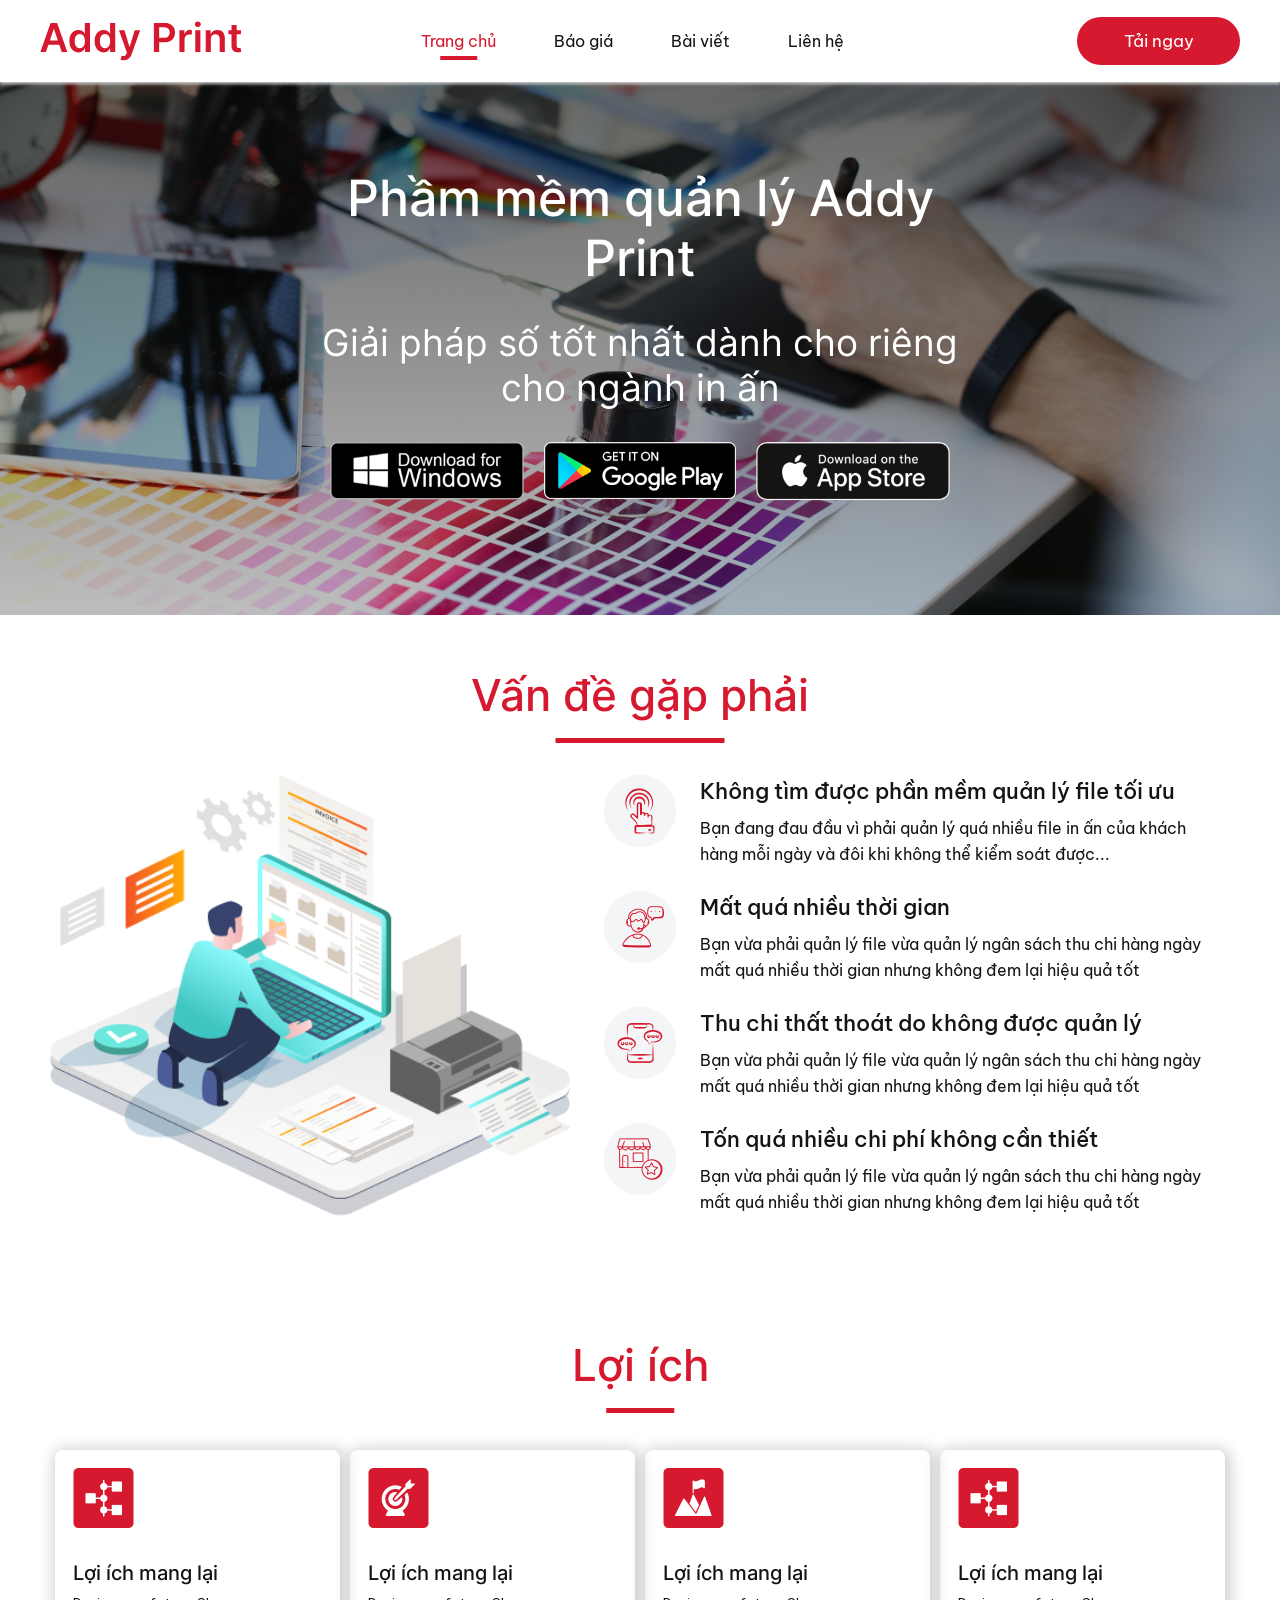
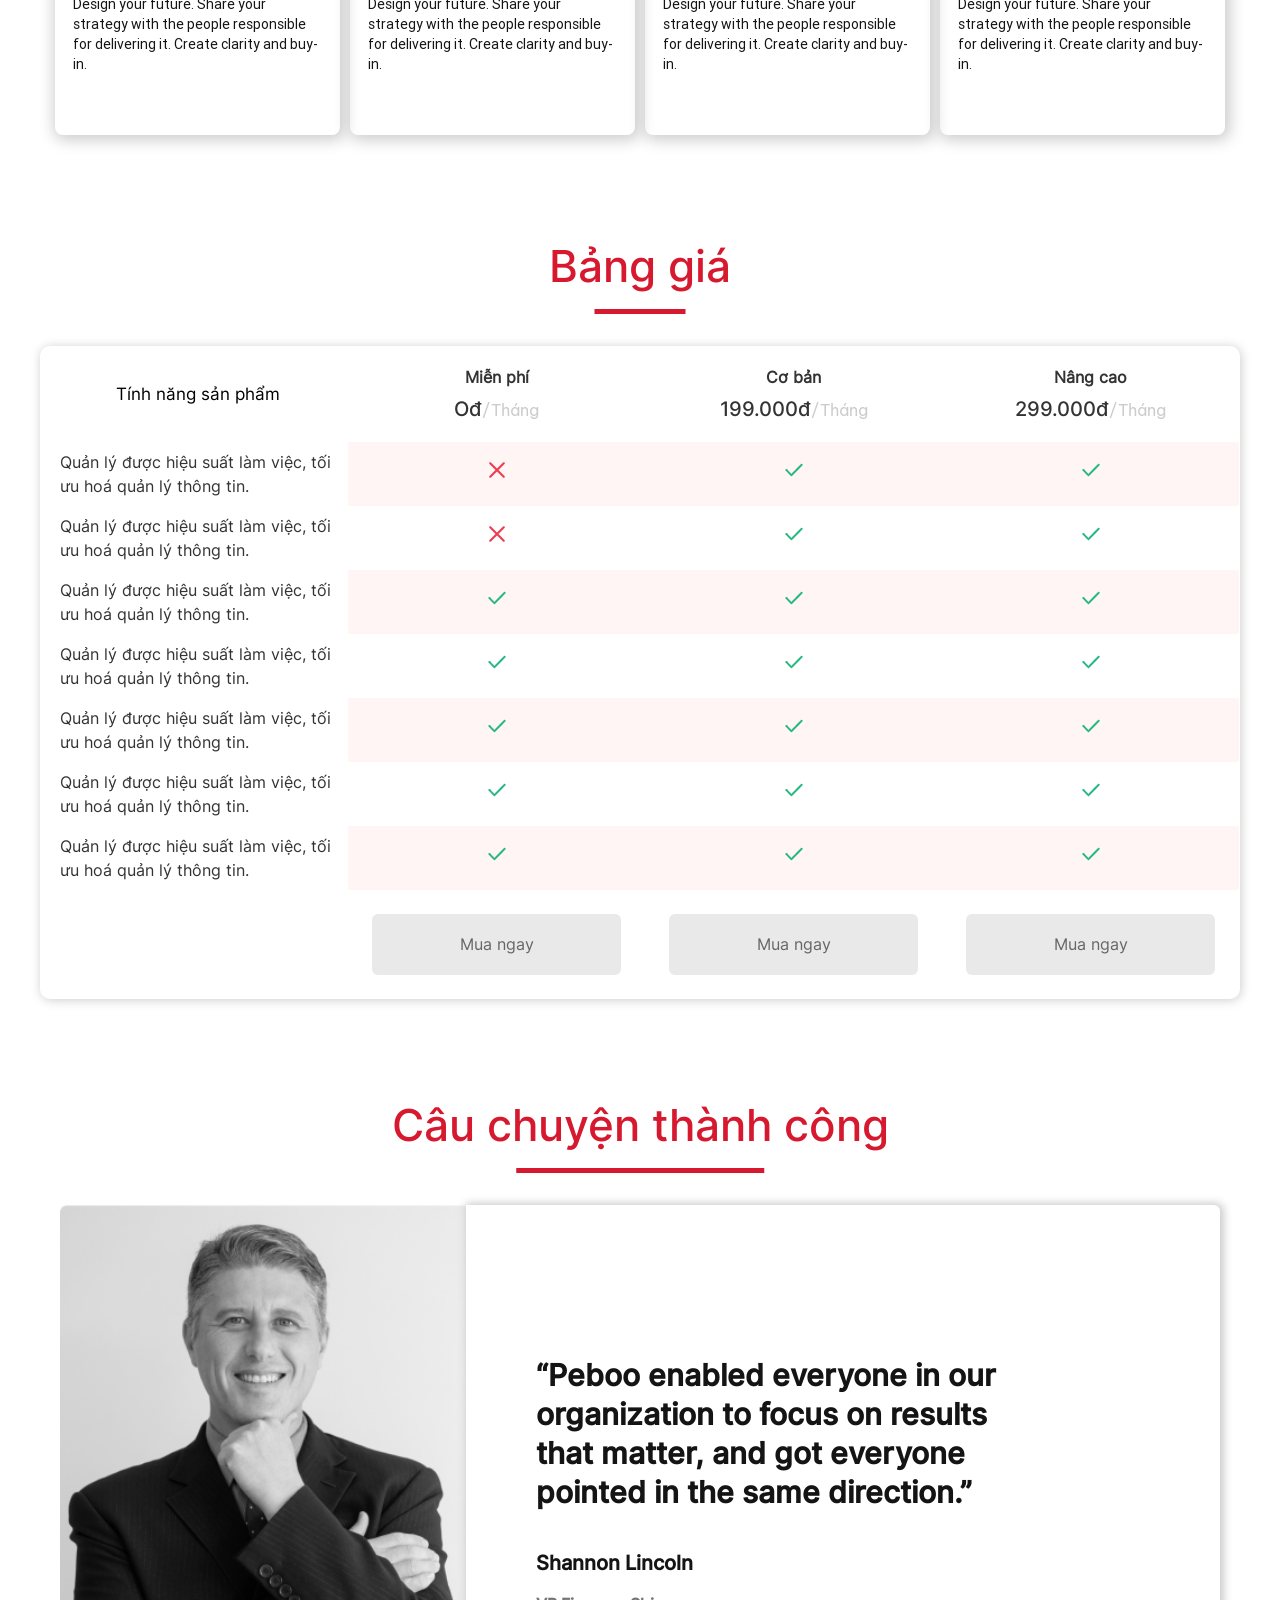
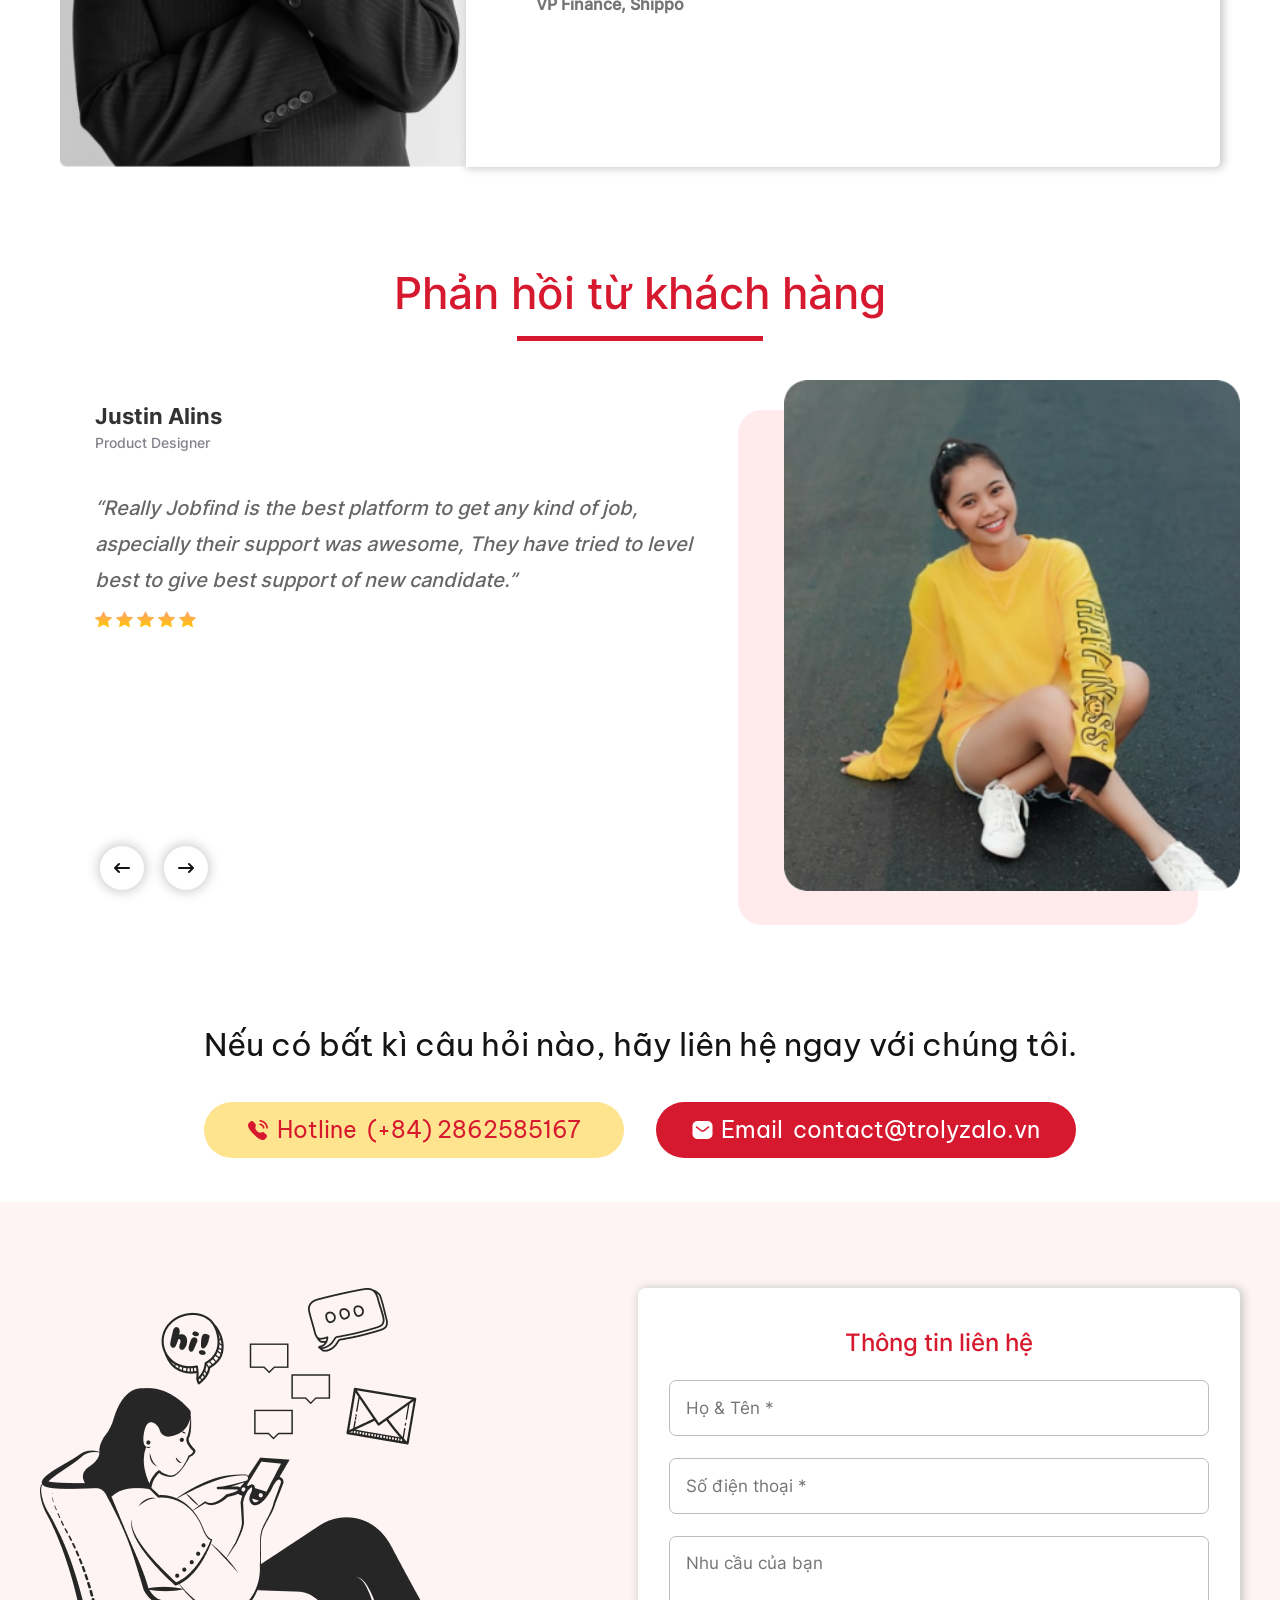
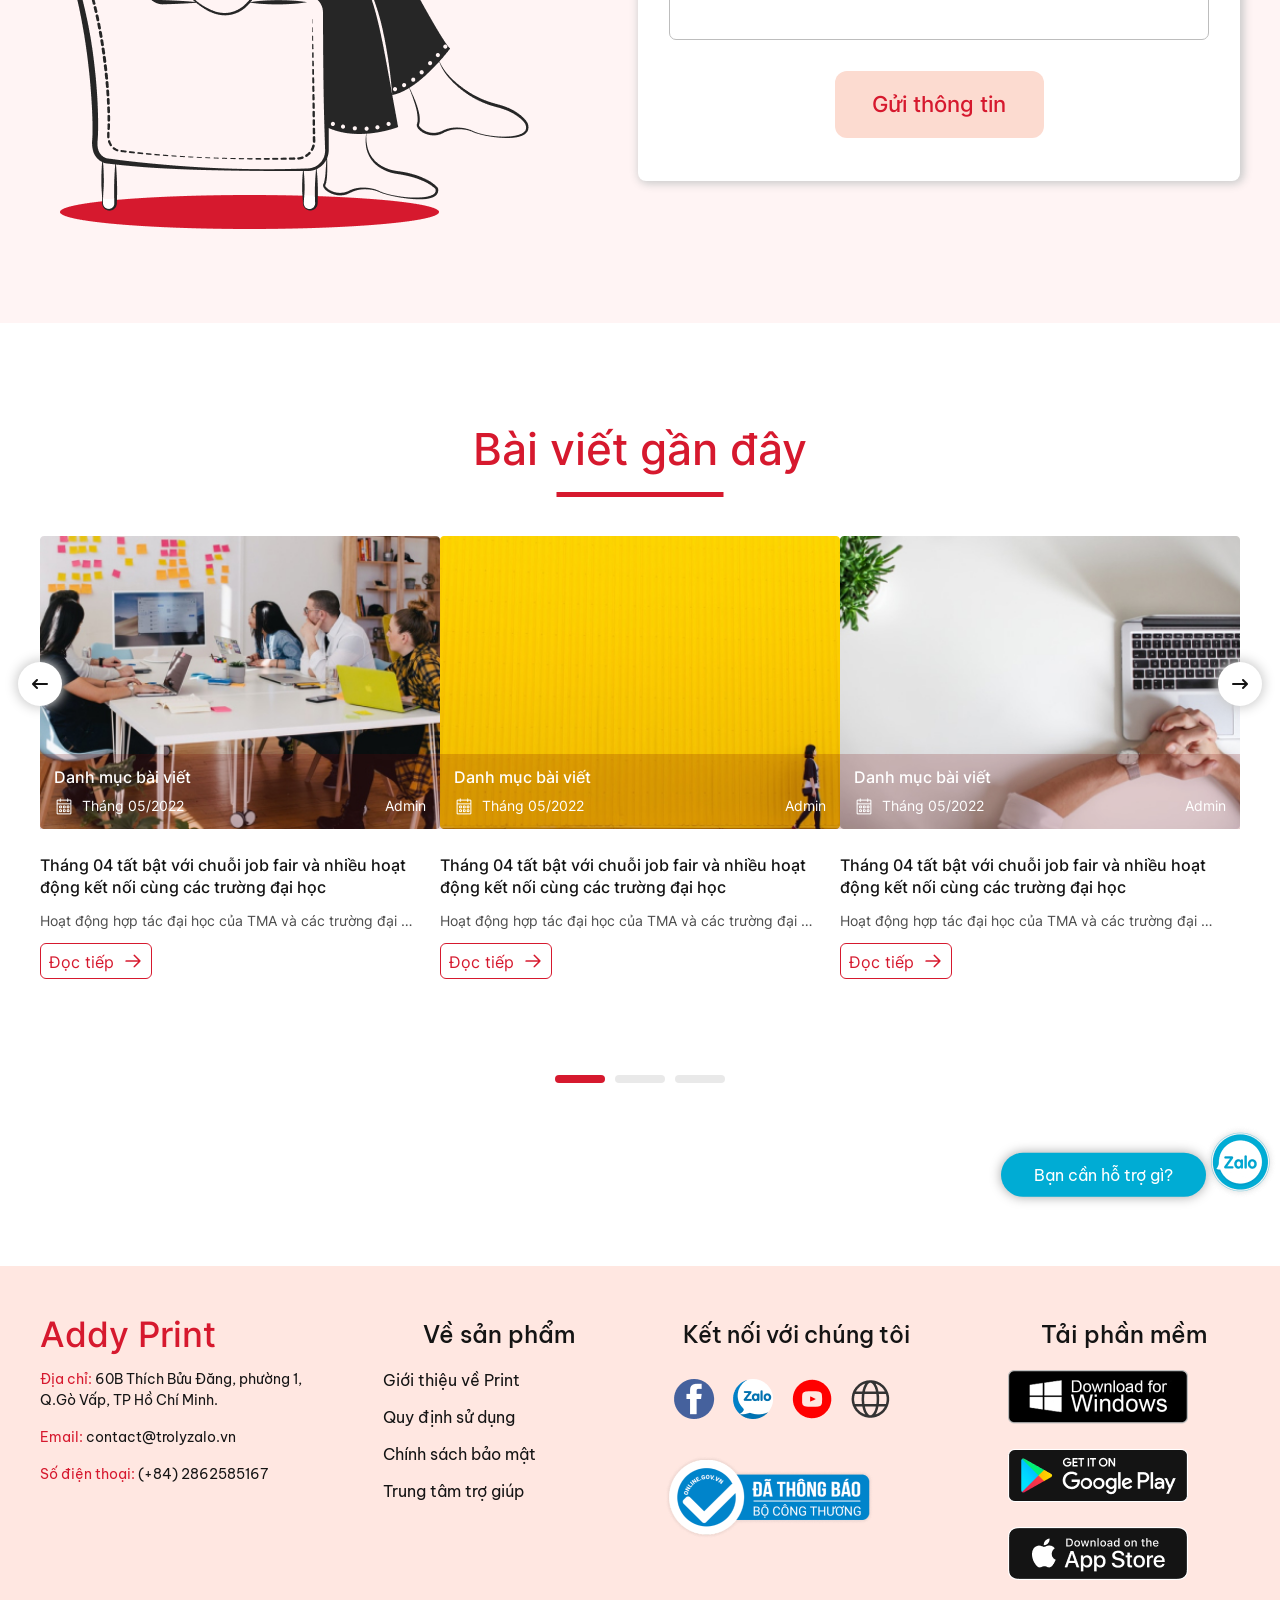
==== commit 84bc2903: "update height header" ====
--- a/index.html
+++ b/index.html
@@ -30,7 +30,7 @@
   <body class="homepage">
     <!-- HEADER -->
     <header>
-      <div class="container">
+      <div class="container --container__header">
         <div class="main__header home">
           <div class="main__header-logo">
             <a href="./index.html">
--- a/dest/style.min.css
+++ b/dest/style.min.css
@@ -1,2 +1,2 @@
-html,body,div,span,applet,object,iframe,h1,h2,h3,h4,h5,h6,p,blockquote,pre,a,abbr,acronym,address,big,cite,code,del,dfn,em,img,ins,kbd,q,s,samp,small,strike,strong,sub,sup,tt,var,b,u,i,center,dl,dt,dd,ol,ul,li,fieldset,form,label,legend,table,caption,tbody,tfoot,thead,tr,th,td,article,aside,canvas,details,embed,figure,figcaption,footer,header,hgroup,menu,nav,output,ruby,section,summary,time,mark,audio,video{margin:0;padding:0;border:0;font-size:100%;font:inherit;vertical-align:baseline}article,aside,details,figcaption,figure,footer,header,hgroup,menu,nav,section{display:block}body{line-height:1}ol,ul{list-style:none}blockquote,q{quotes:none}blockquote:before,blockquote:after,q:before,q:after{content:"";content:none}table{border-collapse:collapse;border-spacing:0}*::before,*::after{box-sizing:inherit}/*! normalize.css v8.0.1 | MIT License | github.com/necolas/normalize.css */html{line-height:1.15;-webkit-text-size-adjust:100%}hr{box-sizing:content-box;height:0;overflow:visible}pre{font-family:monospace, monospace;font-size:1em}a{background-color:transparent}abbr[title]{border-bottom:none;text-decoration:underline;text-decoration:underline dotted}b,strong{font-weight:bolder}code,kbd,samp{font-family:monospace, monospace;font-size:1em}small{font-size:80%}sub,sup{font-size:75%;line-height:0;position:relative;vertical-align:baseline}sub{bottom:-0.25em}sup{top:-0.5em}img{border-style:none}button,input,optgroup,select,textarea{font-family:inherit;font-size:100%;line-height:1.15;margin:0}button,input{overflow:visible}button,select{text-transform:none}button,[type="button"],[type="reset"],[type="submit"]{-webkit-appearance:button}button::-moz-focus-inner,[type="button"]::-moz-focus-inner,[type="reset"]::-moz-focus-inner,[type="submit"]::-moz-focus-inner{border-style:none;padding:0}button:-moz-focusring,[type="button"]:-moz-focusring,[type="reset"]:-moz-focusring,[type="submit"]:-moz-focusring{outline:1px dotted ButtonText}fieldset{padding:0.35em 0.75em 0.625em}legend{box-sizing:border-box;color:inherit;display:table;max-width:100%;padding:0;white-space:normal}progress{vertical-align:baseline}textarea{overflow:auto}[type="checkbox"],[type="radio"]{box-sizing:border-box;padding:0}[type="number"]::-webkit-inner-spin-button,[type="number"]::-webkit-outer-spin-button{height:auto}[type="search"]{-webkit-appearance:textfield;outline-offset:-2px}[type="search"]::-webkit-search-decoration{-webkit-appearance:none}::-webkit-file-upload-button{-webkit-appearance:button;font:inherit}details{display:block}summary{display:list-item}template{display:none}[hidden]{display:none}:root{--h1-fs: 7.2rem;--h1-lh: 8rem;--h2-fs: 5.2rem;--h2-lh: 6rem;--h3-fs: 3.2rem;--h3-lh: 4.2rem;--h4-fs: 2.4rem;--h4-lh: 3.2rem;--h5-fs: 2rem;--h5-lh: 3rem;--body16-fs: 1.6rem;--body16-lh: 2.6rem;--body14-fs: 1.4rem;--body14-lh: 2.2rem;--gap: 30px;--height-header: 82px;--height-header-mobile: 60px;--height-button: 56px;--ptop: 150px;--pd-section: 120px}@media (max-width: 767px){:root{--h1-fs: 3.6rem;--h1-lh: 4.2rem;--h2-fs: 2.8rem;--h2-lh: 3.8rem;--h3-fs: 2.2rem;--h3-lh: 3rem;--h4-fs: 2rem;--h4-lh: 3.2rem;--gap: 20px;--height-header: 70px;--pd-section: 50px;--ptop: 120px}}@-ms-viewport{width:device-width}*{-webkit-font-smoothing:antialiased;-moz-osx-font-smoothing:grayscale;-webkit-font-smoothing:antialiased;-moz-osx-font-smoothing:grayscale;text-rendering:optimizeLegibility;box-sizing:border-box}html{font-size:62.5%}body{width:100%;max-width:100%;margin:auto;font-size:var(--body16-fs);font-family:ir;line-height:var(--body16-lh);color:#141414;text-transform:none;background:#fff;position:relative}body .container-fluid{width:100%;padding-right:var(--gap);padding-left:var(--gap);margin-right:auto;margin-left:auto}@media screen and (max-width: 767px){body .container-fluid{padding-right:calc(var(--gap) / 2);padding-left:calc(var(--gap) / 2)}}body .container{max-width:1230px;width:100%;padding-right:calc(var(--gap) / 2);padding-left:calc(var(--gap) / 2);margin-right:auto;margin-left:auto}@media (min-width: 576px){body .container{max-width:540px}}@media (min-width: 768px){body .container{max-width:720px}}@media (min-width: 992px){body .container{max-width:960px}}@media (min-width: 1200px){body .container{max-width:1230px}}body .mainwrapper{width:100%;margin:auto;opacity:1;pointer-events:auto}img{max-width:100%;height:auto;-webkit-user-select:none;-khtml-user-select:none;-moz-user-select:none;-o-user-select:none;user-select:none}img.--center{margin:0 auto;display:block}a{text-decoration:none}.--white-cl{color:#fff}.--black-cl{color:#141414}.--blue-cl{color:#00afab}article h1,article h2,article h3,article h4,article h5,article h6{display:block}article h1{font-size:var(--h1-fs);line-height:var(--h1-lh);margin:0 0 0.67rem 0}article h2{font-size:var(--h2-fs);line-height:var(--h2-lh);margin:0 0 0.75rem 0}article h3{font-size:var(--h3-fs);line-height:var(--h3-lh);margin:0 0 0.83rem 0}article h4{font-size:var(--h4-fs);line-height:var(--h4-lh);margin:0 0 1.12rem 0}article h5{font-size:var(--h5-fs);line-height:var(--h5-lh);margin:0 0 1.5rem 0}article h6{font-size:0.67rem;margin:0 0 1.67rem 0}article p{margin:0 0 1.12rem 0}article ol,article ul{list-style:initial;padding-left:18px}article img{display:inline-block;height:auto;overflow:hidden;border-radius:10px;margin:25px auto}article .video{width:100%;height:0;padding-bottom:56.25%;position:relative;margin:25px auto}article .video iframe,article .video video{position:absolute;width:100%;height:100%;top:0;left:0}@media screen and (max-width: 767px){article img{margin:20px auto}}.heading{font-family:ib}.heading.--h1{font-size:var(--h1-fs);line-height:var(--h1-lh)}.heading.--h2{font-size:var(--h2-fs);line-height:var(--h2-lh)}.icon__zalo-fixed{margin-top:-143px;position:absolute;right:0}.icon__zalo-fixed i{display:block}.icon__zalo-fixed .text{width:205px;height:44px;background-color:#00acd4;border-radius:32px;position:absolute;right:74px;top:50%;transform:translateY(-30%);-webkit-box-shadow:0px 0px 12px 0px #0000005c;box-shadow:0px 0px 12px 0px #0000005c;display:flex}.icon__zalo-fixed .text p{color:#ffffff;margin:auto;font-family:"beRegular400"}.search{height:160px;overflow:hidden;margin-top:var(--height-header);position:relative}.search>img{float:right;height:100%;width:100%;object-fit:cover}.search .search__input{position:absolute;top:50%;left:50%;transform:translate(-50%, -50%);width:384px;height:44px;border-radius:32px;display:flex;background-color:#ffffff}.search .search__input i{display:flex;padding-left:18px}.search .search__input i img{margin:auto}.search .search__input input{padding-left:15px;border:none;outline:none;width:80%;font-family:Arial, "InterRegular400";font-size:16px;line-height:19px}.featured__posts{margin-top:37px}.featured__posts h2{font-family:"InterMedium500";font-size:16px;line-height:19px;color:#141414;text-transform:uppercase;margin-bottom:15px}.featured__posts .featured__posts-detail{padding-left:10px}.featured__posts .featured__posts-detail .title__post{display:flex;margin-bottom:12px}.featured__posts .featured__posts-detail .title__post>p{font-family:"InterRegular400";font-size:14px;line-height:17px;color:#d6192e}.featured__posts .featured__posts-detail .title__post i{display:flex;margin:0 10px}.featured__posts .featured__posts-detail .title__post i img{margin:auto}.featured__posts .featured__posts-detail .title__post span{font-family:"InterRegular400";font-size:14px;line-height:17px;color:#666666}.featured__posts .featured__posts-detail .text{margin-bottom:22px}.featured__posts .featured__posts-detail .text p{font-family:"InterRegular400";font-size:14px;line-height:20px;color:#141414}.input__signup{margin-bottom:160px}.input__signup .container .input__signup-content{background-color:#fcdbd0;border-radius:8px;padding:24px}.input__signup .container .input__signup-content h2{font-family:"InterMedium500";font-size:20px;line-height:28px;color:#333333;margin-bottom:24px}.input__signup .container .input__signup-content .input{display:flex}.input__signup .container .input__signup-content .input .input-signup{border:none;outline:none;border-radius:6px;font-family:"InterRegular400";font-size:18px;line-height:22px;color:#848484;height:50px;flex:1;margin-right:16px;padding-left:10px}.input__signup .container .input__signup-content .input .btn-signup{background-color:#d6192e;width:144px;height:50px;border-radius:6px;border:none;outline:none;color:#ffffff;font-family:"InterRegular400";font-size:18px;line-height:22px;display:flex;justify-content:center}.dot{overflow:hidden;width:50px !important;height:8px !important;border-radius:11px !important;background-color:#e9e9e9 !important;opacity:1 !important;margin:0 5px !important}.dot.is-selected{background-color:#d6192e !important}.flickity-page-dots{bottom:0}.flickity-viewport{overflow:initial}.col-1,.col-2,.col-3,.col-4,.col-5,.col-6,.col-7,.col-8,.col-9,.col-10,.col-11,.col-12,.col,.col-auto,.col-sm-1,.col-sm-2,.col-sm-3,.col-sm-4,.col-sm-5,.col-sm-6,.col-sm-7,.col-sm-8,.col-sm-9,.col-sm-10,.col-sm-11,.col-sm-12,.col-sm,.col-sm-auto,.col-md-1,.col-md-2,.col-md-3,.col-md-4,.col-md-5,.col-md-6,.col-md-7,.col-md-8,.col-md-9,.col-md-10,.col-md-11,.col-md-12,.col-md,.col-md-auto,.col-lg-1,.col-lg-2,.col-lg-3,.col-lg-4,.col-lg-5,.col-lg-6,.col-lg-7,.col-lg-8,.col-lg-9,.col-lg-10,.col-lg-11,.col-lg-12,.col-lg,.col-lg-auto,.col-xl-1,.col-xl-2,.col-xl-3,.col-xl-4,.col-xl-5,.col-xl-6,.col-xl-7,.col-xl-8,.col-xl-9,.col-xl-10,.col-xl-11,.col-xl-12,.col-xl,.col-xl-auto{position:relative;width:100%;min-height:1px;padding-right:15px;padding-left:15px}.row{display:-webkit-box;display:-ms-flexbox;display:flex;-ms-flex-wrap:wrap;flex-wrap:wrap;margin-right:-15px;margin-left:-15px}.col{-ms-flex-preferred-size:0;flex-basis:0;-webkit-box-flex:1;-ms-flex-positive:1;flex-grow:1;max-width:100%}.no-gutters{margin-right:0;margin-left:0}.no-gap>.col,.no-gap>[class*="col-"]{padding-right:0;padding-left:0}.col-auto{-webkit-box-flex:0;-ms-flex:0 0 auto;flex:0 0 auto;width:auto;max-width:none}.col-1{-webkit-box-flex:0;-ms-flex:0 0 8.333333%;flex:0 0 8.333333%;max-width:8.333333%}.col-2{-webkit-box-flex:0;-ms-flex:0 0 16.666667%;flex:0 0 16.666667%;max-width:16.666667%}.col-3{-webkit-box-flex:0;-ms-flex:0 0 25%;flex:0 0 25%;max-width:25%}.col-4{-webkit-box-flex:0;-ms-flex:0 0 33.333333%;flex:0 0 33.333333%;max-width:33.333333%}.col-5{-webkit-box-flex:0;-ms-flex:0 0 41.666667%;flex:0 0 41.666667%;max-width:41.666667%}.col-6{-webkit-box-flex:0;-ms-flex:0 0 50%;flex:0 0 50%;max-width:50%}.col-7{-webkit-box-flex:0;-ms-flex:0 0 58.333333%;flex:0 0 58.333333%;max-width:58.333333%}.col-8{-webkit-box-flex:0;-ms-flex:0 0 66.666667%;flex:0 0 66.666667%;max-width:66.666667%}.col-9{-webkit-box-flex:0;-ms-flex:0 0 75%;flex:0 0 75%;max-width:75%}.col-10{-webkit-box-flex:0;-ms-flex:0 0 83.333333%;flex:0 0 83.333333%;max-width:83.333333%}.col-11{-webkit-box-flex:0;-ms-flex:0 0 91.666667%;flex:0 0 91.666667%;max-width:91.666667%}.col-12{-webkit-box-flex:0;-ms-flex:0 0 100%;flex:0 0 100%;max-width:100%}.order-first{-webkit-box-ordinal-group:0;-ms-flex-order:-1;order:-1}.order-last{-webkit-box-ordinal-group:14;-ms-flex-order:13;order:13}.order-0{-webkit-box-ordinal-group:1;-ms-flex-order:0;order:0}.order-1{-webkit-box-ordinal-group:2;-ms-flex-order:1;order:1}.order-2{-webkit-box-ordinal-group:3;-ms-flex-order:2;order:2}.order-3{-webkit-box-ordinal-group:4;-ms-flex-order:3;order:3}.order-4{-webkit-box-ordinal-group:5;-ms-flex-order:4;order:4}.order-5{-webkit-box-ordinal-group:6;-ms-flex-order:5;order:5}.order-6{-webkit-box-ordinal-group:7;-ms-flex-order:6;order:6}.order-7{-webkit-box-ordinal-group:8;-ms-flex-order:7;order:7}.order-8{-webkit-box-ordinal-group:9;-ms-flex-order:8;order:8}.order-9{-webkit-box-ordinal-group:10;-ms-flex-order:9;order:9}.order-10{-webkit-box-ordinal-group:11;-ms-flex-order:10;order:10}.order-11{-webkit-box-ordinal-group:12;-ms-flex-order:11;order:11}.order-12{-webkit-box-ordinal-group:13;-ms-flex-order:12;order:12}.offset-1{margin-left:8.333333%}.offset-2{margin-left:16.666667%}.offset-3{margin-left:25%}.offset-4{margin-left:33.333333%}.offset-5{margin-left:41.666667%}.offset-6{margin-left:50%}.offset-7{margin-left:58.333333%}.offset-8{margin-left:66.666667%}.offset-9{margin-left:75%}.offset-10{margin-left:83.333333%}.offset-11{margin-left:91.666667%}@media (min-width: 576px){.col-sm{-ms-flex-preferred-size:0;flex-basis:0;-webkit-box-flex:1;-ms-flex-positive:1;flex-grow:1;max-width:100%}.col-sm-auto{-webkit-box-flex:0;-ms-flex:0 0 auto;flex:0 0 auto;width:auto;max-width:none}.col-sm-1{-webkit-box-flex:0;-ms-flex:0 0 8.333333%;flex:0 0 8.333333%;max-width:8.333333%}.col-sm-2{-webkit-box-flex:0;-ms-flex:0 0 16.666667%;flex:0 0 16.666667%;max-width:16.666667%}.col-sm-3{-webkit-box-flex:0;-ms-flex:0 0 25%;flex:0 0 25%;max-width:25%}.col-sm-4{-webkit-box-flex:0;-ms-flex:0 0 33.333333%;flex:0 0 33.333333%;max-width:33.333333%}.col-sm-5{-webkit-box-flex:0;-ms-flex:0 0 41.666667%;flex:0 0 41.666667%;max-width:41.666667%}.col-sm-6{-webkit-box-flex:0;-ms-flex:0 0 50%;flex:0 0 50%;max-width:50%}.col-sm-7{-webkit-box-flex:0;-ms-flex:0 0 58.333333%;flex:0 0 58.333333%;max-width:58.333333%}.col-sm-8{-webkit-box-flex:0;-ms-flex:0 0 66.666667%;flex:0 0 66.666667%;max-width:66.666667%}.col-sm-9{-webkit-box-flex:0;-ms-flex:0 0 75%;flex:0 0 75%;max-width:75%}.col-sm-10{-webkit-box-flex:0;-ms-flex:0 0 83.333333%;flex:0 0 83.333333%;max-width:83.333333%}.col-sm-11{-webkit-box-flex:0;-ms-flex:0 0 91.666667%;flex:0 0 91.666667%;max-width:91.666667%}.col-sm-12{-webkit-box-flex:0;-ms-flex:0 0 100%;flex:0 0 100%;max-width:100%}.order-sm-first{-webkit-box-ordinal-group:0;-ms-flex-order:-1;order:-1}.order-sm-last{-webkit-box-ordinal-group:14;-ms-flex-order:13;order:13}.order-sm-0{-webkit-box-ordinal-group:1;-ms-flex-order:0;order:0}.order-sm-1{-webkit-box-ordinal-group:2;-ms-flex-order:1;order:1}.order-sm-2{-webkit-box-ordinal-group:3;-ms-flex-order:2;order:2}.order-sm-3{-webkit-box-ordinal-group:4;-ms-flex-order:3;order:3}.order-sm-4{-webkit-box-ordinal-group:5;-ms-flex-order:4;order:4}.order-sm-5{-webkit-box-ordinal-group:6;-ms-flex-order:5;order:5}.order-sm-6{-webkit-box-ordinal-group:7;-ms-flex-order:6;order:6}.order-sm-7{-webkit-box-ordinal-group:8;-ms-flex-order:7;order:7}.order-sm-8{-webkit-box-ordinal-group:9;-ms-flex-order:8;order:8}.order-sm-9{-webkit-box-ordinal-group:10;-ms-flex-order:9;order:9}.order-sm-10{-webkit-box-ordinal-group:11;-ms-flex-order:10;order:10}.order-sm-11{-webkit-box-ordinal-group:12;-ms-flex-order:11;order:11}.order-sm-12{-webkit-box-ordinal-group:13;-ms-flex-order:12;order:12}.offset-sm-0{margin-left:0}.offset-sm-1{margin-left:8.333333%}.offset-sm-2{margin-left:16.666667%}.offset-sm-3{margin-left:25%}.offset-sm-4{margin-left:33.333333%}.offset-sm-5{margin-left:41.666667%}.offset-sm-6{margin-left:50%}.offset-sm-7{margin-left:58.333333%}.offset-sm-8{margin-left:66.666667%}.offset-sm-9{margin-left:75%}.offset-sm-10{margin-left:83.333333%}.offset-sm-11{margin-left:91.666667%}}@media (min-width: 768px){.col-md{-ms-flex-preferred-size:0;flex-basis:0;-webkit-box-flex:1;-ms-flex-positive:1;flex-grow:1;max-width:100%}.col-md-auto{-webkit-box-flex:0;-ms-flex:0 0 auto;flex:0 0 auto;width:auto;max-width:none}.col-md-1{-webkit-box-flex:0;-ms-flex:0 0 8.333333%;flex:0 0 8.333333%;max-width:8.333333%}.col-md-2{-webkit-box-flex:0;-ms-flex:0 0 16.666667%;flex:0 0 16.666667%;max-width:16.666667%}.col-md-3{-webkit-box-flex:0;-ms-flex:0 0 25%;flex:0 0 25%;max-width:25%}.col-md-4{-webkit-box-flex:0;-ms-flex:0 0 33.333333%;flex:0 0 33.333333%;max-width:33.333333%}.col-md-5{-webkit-box-flex:0;-ms-flex:0 0 41.666667%;flex:0 0 41.666667%;max-width:41.666667%}.col-md-6{-webkit-box-flex:0;-ms-flex:0 0 50%;flex:0 0 50%;max-width:50%}.col-md-7{-webkit-box-flex:0;-ms-flex:0 0 58.333333%;flex:0 0 58.333333%;max-width:58.333333%}.col-md-8{-webkit-box-flex:0;-ms-flex:0 0 66.666667%;flex:0 0 66.666667%;max-width:66.666667%}.col-md-9{-webkit-box-flex:0;-ms-flex:0 0 75%;flex:0 0 75%;max-width:75%}.col-md-10{-webkit-box-flex:0;-ms-flex:0 0 83.333333%;flex:0 0 83.333333%;max-width:83.333333%}.col-md-11{-webkit-box-flex:0;-ms-flex:0 0 91.666667%;flex:0 0 91.666667%;max-width:91.666667%}.col-md-12{-webkit-box-flex:0;-ms-flex:0 0 100%;flex:0 0 100%;max-width:100%}.order-md-first{-webkit-box-ordinal-group:0;-ms-flex-order:-1;order:-1}.order-md-last{-webkit-box-ordinal-group:14;-ms-flex-order:13;order:13}.order-md-0{-webkit-box-ordinal-group:1;-ms-flex-order:0;order:0}.order-md-1{-webkit-box-ordinal-group:2;-ms-flex-order:1;order:1}.order-md-2{-webkit-box-ordinal-group:3;-ms-flex-order:2;order:2}.order-md-3{-webkit-box-ordinal-group:4;-ms-flex-order:3;order:3}.order-md-4{-webkit-box-ordinal-group:5;-ms-flex-order:4;order:4}.order-md-5{-webkit-box-ordinal-group:6;-ms-flex-order:5;order:5}.order-md-6{-webkit-box-ordinal-group:7;-ms-flex-order:6;order:6}.order-md-7{-webkit-box-ordinal-group:8;-ms-flex-order:7;order:7}.order-md-8{-webkit-box-ordinal-group:9;-ms-flex-order:8;order:8}.order-md-9{-webkit-box-ordinal-group:10;-ms-flex-order:9;order:9}.order-md-10{-webkit-box-ordinal-group:11;-ms-flex-order:10;order:10}.order-md-11{-webkit-box-ordinal-group:12;-ms-flex-order:11;order:11}.order-md-12{-webkit-box-ordinal-group:13;-ms-flex-order:12;order:12}.offset-md-0{margin-left:0}.offset-md-1{margin-left:8.333333%}.offset-md-2{margin-left:16.666667%}.offset-md-3{margin-left:25%}.offset-md-4{margin-left:33.333333%}.offset-md-5{margin-left:41.666667%}.offset-md-6{margin-left:50%}.offset-md-7{margin-left:58.333333%}.offset-md-8{margin-left:66.666667%}.offset-md-9{margin-left:75%}.offset-md-10{margin-left:83.333333%}.offset-md-11{margin-left:91.666667%}}@media (min-width: 992px){.col-lg{-ms-flex-preferred-size:0;flex-basis:0;-webkit-box-flex:1;-ms-flex-positive:1;flex-grow:1;max-width:100%}.col-lg-auto{-webkit-box-flex:0;-ms-flex:0 0 auto;flex:0 0 auto;width:auto;max-width:none}.col-lg-1{-webkit-box-flex:0;-ms-flex:0 0 8.333333%;flex:0 0 8.333333%;max-width:8.333333%}.col-lg-2{-webkit-box-flex:0;-ms-flex:0 0 16.666667%;flex:0 0 16.666667%;max-width:16.666667%}.col-lg-3{-webkit-box-flex:0;-ms-flex:0 0 25%;flex:0 0 25%;max-width:25%}.col-lg-4{-webkit-box-flex:0;-ms-flex:0 0 33.333333%;flex:0 0 33.333333%;max-width:33.333333%}.col-lg-5{-webkit-box-flex:0;-ms-flex:0 0 41.666667%;flex:0 0 41.666667%;max-width:41.666667%}.col-lg-6{-webkit-box-flex:0;-ms-flex:0 0 50%;flex:0 0 50%;max-width:50%}.col-lg-7{-webkit-box-flex:0;-ms-flex:0 0 58.333333%;flex:0 0 58.333333%;max-width:58.333333%}.col-lg-8{-webkit-box-flex:0;-ms-flex:0 0 66.666667%;flex:0 0 66.666667%;max-width:66.666667%}.col-lg-9{-webkit-box-flex:0;-ms-flex:0 0 75%;flex:0 0 75%;max-width:75%}.col-lg-10{-webkit-box-flex:0;-ms-flex:0 0 83.333333%;flex:0 0 83.333333%;max-width:83.333333%}.col-lg-11{-webkit-box-flex:0;-ms-flex:0 0 91.666667%;flex:0 0 91.666667%;max-width:91.666667%}.col-lg-12{-webkit-box-flex:0;-ms-flex:0 0 100%;flex:0 0 100%;max-width:100%}.order-lg-first{-webkit-box-ordinal-group:0;-ms-flex-order:-1;order:-1}.order-lg-last{-webkit-box-ordinal-group:14;-ms-flex-order:13;order:13}.order-lg-0{-webkit-box-ordinal-group:1;-ms-flex-order:0;order:0}.order-lg-1{-webkit-box-ordinal-group:2;-ms-flex-order:1;order:1}.order-lg-2{-webkit-box-ordinal-group:3;-ms-flex-order:2;order:2}.order-lg-3{-webkit-box-ordinal-group:4;-ms-flex-order:3;order:3}.order-lg-4{-webkit-box-ordinal-group:5;-ms-flex-order:4;order:4}.order-lg-5{-webkit-box-ordinal-group:6;-ms-flex-order:5;order:5}.order-lg-6{-webkit-box-ordinal-group:7;-ms-flex-order:6;order:6}.order-lg-7{-webkit-box-ordinal-group:8;-ms-flex-order:7;order:7}.order-lg-8{-webkit-box-ordinal-group:9;-ms-flex-order:8;order:8}.order-lg-9{-webkit-box-ordinal-group:10;-ms-flex-order:9;order:9}.order-lg-10{-webkit-box-ordinal-group:11;-ms-flex-order:10;order:10}.order-lg-11{-webkit-box-ordinal-group:12;-ms-flex-order:11;order:11}.order-lg-12{-webkit-box-ordinal-group:13;-ms-flex-order:12;order:12}.offset-lg-0{margin-left:0}.offset-lg-1{margin-left:8.333333%}.offset-lg-2{margin-left:16.666667%}.offset-lg-3{margin-left:25%}.offset-lg-4{margin-left:33.333333%}.offset-lg-5{margin-left:41.666667%}.offset-lg-6{margin-left:50%}.offset-lg-7{margin-left:58.333333%}.offset-lg-8{margin-left:66.666667%}.offset-lg-9{margin-left:75%}.offset-lg-10{margin-left:83.333333%}.offset-lg-11{margin-left:91.666667%}}@media (min-width: 1200px){.col-xl{-ms-flex-preferred-size:0;flex-basis:0;-webkit-box-flex:1;-ms-flex-positive:1;flex-grow:1;max-width:100%}.col-xl-auto{-webkit-box-flex:0;-ms-flex:0 0 auto;flex:0 0 auto;width:auto;max-width:none}.col-xl-1{-webkit-box-flex:0;-ms-flex:0 0 8.333333%;flex:0 0 8.333333%;max-width:8.333333%}.col-xl-2{-webkit-box-flex:0;-ms-flex:0 0 16.666667%;flex:0 0 16.666667%;max-width:16.666667%}.col-xl-3{-webkit-box-flex:0;-ms-flex:0 0 25%;flex:0 0 25%;max-width:25%}.col-xl-4{-webkit-box-flex:0;-ms-flex:0 0 33.333333%;flex:0 0 33.333333%;max-width:33.333333%}.col-xl-5{-webkit-box-flex:0;-ms-flex:0 0 41.666667%;flex:0 0 41.666667%;max-width:41.666667%}.col-xl-6{-webkit-box-flex:0;-ms-flex:0 0 50%;flex:0 0 50%;max-width:50%}.col-xl-7{-webkit-box-flex:0;-ms-flex:0 0 58.333333%;flex:0 0 58.333333%;max-width:58.333333%}.col-xl-8{-webkit-box-flex:0;-ms-flex:0 0 66.666667%;flex:0 0 66.666667%;max-width:66.666667%}.col-xl-9{-webkit-box-flex:0;-ms-flex:0 0 75%;flex:0 0 75%;max-width:75%}.col-xl-10{-webkit-box-flex:0;-ms-flex:0 0 83.333333%;flex:0 0 83.333333%;max-width:83.333333%}.col-xl-11{-webkit-box-flex:0;-ms-flex:0 0 91.666667%;flex:0 0 91.666667%;max-width:91.666667%}.col-xl-12{-webkit-box-flex:0;-ms-flex:0 0 100%;flex:0 0 100%;max-width:100%}.order-xl-first{-webkit-box-ordinal-group:0;-ms-flex-order:-1;order:-1}.order-xl-last{-webkit-box-ordinal-group:14;-ms-flex-order:13;order:13}.order-xl-0{-webkit-box-ordinal-group:1;-ms-flex-order:0;order:0}.order-xl-1{-webkit-box-ordinal-group:2;-ms-flex-order:1;order:1}.order-xl-2{-webkit-box-ordinal-group:3;-ms-flex-order:2;order:2}.order-xl-3{-webkit-box-ordinal-group:4;-ms-flex-order:3;order:3}.order-xl-4{-webkit-box-ordinal-group:5;-ms-flex-order:4;order:4}.order-xl-5{-webkit-box-ordinal-group:6;-ms-flex-order:5;order:5}.order-xl-6{-webkit-box-ordinal-group:7;-ms-flex-order:6;order:6}.order-xl-7{-webkit-box-ordinal-group:8;-ms-flex-order:7;order:7}.order-xl-8{-webkit-box-ordinal-group:9;-ms-flex-order:8;order:8}.order-xl-9{-webkit-box-ordinal-group:10;-ms-flex-order:9;order:9}.order-xl-10{-webkit-box-ordinal-group:11;-ms-flex-order:10;order:10}.order-xl-11{-webkit-box-ordinal-group:12;-ms-flex-order:11;order:11}.order-xl-12{-webkit-box-ordinal-group:13;-ms-flex-order:12;order:12}.offset-xl-0{margin-left:0}.offset-xl-1{margin-left:8.333333%}.offset-xl-2{margin-left:16.666667%}.offset-xl-3{margin-left:25%}.offset-xl-4{margin-left:33.333333%}.offset-xl-5{margin-left:41.666667%}.offset-xl-6{margin-left:50%}.offset-xl-7{margin-left:58.333333%}.offset-xl-8{margin-left:66.666667%}.offset-xl-9{margin-left:75%}.offset-xl-10{margin-left:83.333333%}.offset-xl-11{margin-left:91.666667%}}.d-none{display:none !important}.d-inline{display:inline !important}.d-inline-block{display:inline-block !important}.d-block{display:block !important}.d-table{display:table !important}.d-table-row{display:table-row !important}.d-table-cell{display:table-cell !important}.d-flex{display:-webkit-box !important;display:-ms-flexbox !important;display:flex !important}.d-inline-flex{display:-webkit-inline-box !important;display:-ms-inline-flexbox !important;display:inline-flex !important}@media (min-width: 576px){.d-sm-none{display:none !important}.d-sm-inline{display:inline !important}.d-sm-inline-block{display:inline-block !important}.d-sm-block{display:block !important}.d-sm-table{display:table !important}.d-sm-table-row{display:table-row !important}.d-sm-table-cell{display:table-cell !important}.d-sm-flex{display:-webkit-box !important;display:-ms-flexbox !important;display:flex !important}.d-sm-inline-flex{display:-webkit-inline-box !important;display:-ms-inline-flexbox !important;display:inline-flex !important}}@media (min-width: 768px){.d-md-none{display:none !important}.d-md-inline{display:inline !important}.d-md-inline-block{display:inline-block !important}.d-md-block{display:block !important}.d-md-table{display:table !important}.d-md-table-row{display:table-row !important}.d-md-table-cell{display:table-cell !important}.d-md-flex{display:-webkit-box !important;display:-ms-flexbox !important;display:flex !important}.d-md-inline-flex{display:-webkit-inline-box !important;display:-ms-inline-flexbox !important;display:inline-flex !important}}@media (min-width: 992px){.d-lg-none{display:none !important}.d-lg-inline{display:inline !important}.d-lg-inline-block{display:inline-block !important}.d-lg-block{display:block !important}.d-lg-table{display:table !important}.d-lg-table-row{display:table-row !important}.d-lg-table-cell{display:table-cell !important}.d-lg-flex{display:-webkit-box !important;display:-ms-flexbox !important;display:flex !important}.d-lg-inline-flex{display:-webkit-inline-box !important;display:-ms-inline-flexbox !important;display:inline-flex !important}}@media (min-width: 1200px){.d-xl-none{display:none !important}.d-xl-inline{display:inline !important}.d-xl-inline-block{display:inline-block !important}.d-xl-block{display:block !important}.d-xl-table{display:table !important}.d-xl-table-row{display:table-row !important}.d-xl-table-cell{display:table-cell !important}.d-xl-flex{display:-webkit-box !important;display:-ms-flexbox !important;display:flex !important}.d-xl-inline-flex{display:-webkit-inline-box !important;display:-ms-inline-flexbox !important;display:inline-flex !important}}@media print{.d-print-none{display:none !important}.d-print-inline{display:inline !important}.d-print-inline-block{display:inline-block !important}.d-print-block{display:block !important}.d-print-table{display:table !important}.d-print-table-row{display:table-row !important}.d-print-table-cell{display:table-cell !important}.d-print-flex{display:-webkit-box !important;display:-ms-flexbox !important;display:flex !important}.d-print-inline-flex{display:-webkit-inline-box !important;display:-ms-inline-flexbox !important;display:inline-flex !important}}.flex-row{-webkit-box-orient:horizontal !important;-webkit-box-direction:normal !important;-ms-flex-direction:row !important;flex-direction:row !important}.flex-column{-webkit-box-orient:vertical !important;-webkit-box-direction:normal !important;-ms-flex-direction:column !important;flex-direction:column !important}.flex-row-reverse{-webkit-box-orient:horizontal !important;-webkit-box-direction:reverse !important;-ms-flex-direction:row-reverse !important;flex-direction:row-reverse !important}.flex-column-reverse{-webkit-box-orient:vertical !important;-webkit-box-direction:reverse !important;-ms-flex-direction:column-reverse !important;flex-direction:column-reverse !important}.flex-wrap{-ms-flex-wrap:wrap !important;flex-wrap:wrap !important}.flex-nowrap{-ms-flex-wrap:nowrap !important;flex-wrap:nowrap !important}.flex-wrap-reverse{-ms-flex-wrap:wrap-reverse !important;flex-wrap:wrap-reverse !important}.justify-content-start{-webkit-box-pack:start !important;-ms-flex-pack:start !important;justify-content:flex-start !important}.justify-content-end{-webkit-box-pack:end !important;-ms-flex-pack:end !important;justify-content:flex-end !important}.justify-content-center{-webkit-box-pack:center !important;-ms-flex-pack:center !important;justify-content:center !important}.justify-content-between{-webkit-box-pack:justify !important;-ms-flex-pack:justify !important;justify-content:space-between !important}.justify-content-around{-ms-flex-pack:distribute !important;justify-content:space-around !important}.align-items-start{-webkit-box-align:start !important;-ms-flex-align:start !important;align-items:flex-start !important}.align-items-end{-webkit-box-align:end !important;-ms-flex-align:end !important;align-items:flex-end !important}.align-items-center{-webkit-box-align:center !important;-ms-flex-align:center !important;align-items:center !important}.align-items-baseline{-webkit-box-align:baseline !important;-ms-flex-align:baseline !important;align-items:baseline !important}.align-items-stretch{-webkit-box-align:stretch !important;-ms-flex-align:stretch !important;align-items:stretch !important}.align-content-start{-ms-flex-line-pack:start !important;align-content:flex-start !important}.align-content-end{-ms-flex-line-pack:end !important;align-content:flex-end !important}.align-content-center{-ms-flex-line-pack:center !important;align-content:center !important}.align-content-between{-ms-flex-line-pack:justify !important;align-content:space-between !important}.align-content-around{-ms-flex-line-pack:distribute !important;align-content:space-around !important}.align-content-stretch{-ms-flex-line-pack:stretch !important;align-content:stretch !important}.align-self-auto{-ms-flex-item-align:auto !important;align-self:auto !important}.align-self-start{-ms-flex-item-align:start !important;align-self:flex-start !important}.align-self-end{-ms-flex-item-align:end !important;align-self:flex-end !important}.align-self-center{-ms-flex-item-align:center !important;align-self:center !important}.align-self-baseline{-ms-flex-item-align:baseline !important;align-self:baseline !important}.align-self-stretch{-ms-flex-item-align:stretch !important;align-self:stretch !important}@media (min-width: 576px){.flex-sm-row{-webkit-box-orient:horizontal !important;-webkit-box-direction:normal !important;-ms-flex-direction:row !important;flex-direction:row !important}.flex-sm-column{-webkit-box-orient:vertical !important;-webkit-box-direction:normal !important;-ms-flex-direction:column !important;flex-direction:column !important}.flex-sm-row-reverse{-webkit-box-orient:horizontal !important;-webkit-box-direction:reverse !important;-ms-flex-direction:row-reverse !important;flex-direction:row-reverse !important}.flex-sm-column-reverse{-webkit-box-orient:vertical !important;-webkit-box-direction:reverse !important;-ms-flex-direction:column-reverse !important;flex-direction:column-reverse !important}.flex-sm-wrap{-ms-flex-wrap:wrap !important;flex-wrap:wrap !important}.flex-sm-nowrap{-ms-flex-wrap:nowrap !important;flex-wrap:nowrap !important}.flex-sm-wrap-reverse{-ms-flex-wrap:wrap-reverse !important;flex-wrap:wrap-reverse !important}.justify-content-sm-start{-webkit-box-pack:start !important;-ms-flex-pack:start !important;justify-content:flex-start !important}.justify-content-sm-end{-webkit-box-pack:end !important;-ms-flex-pack:end !important;justify-content:flex-end !important}.justify-content-sm-center{-webkit-box-pack:center !important;-ms-flex-pack:center !important;justify-content:center !important}.justify-content-sm-between{-webkit-box-pack:justify !important;-ms-flex-pack:justify !important;justify-content:space-between !important}.justify-content-sm-around{-ms-flex-pack:distribute !important;justify-content:space-around !important}.align-items-sm-start{-webkit-box-align:start !important;-ms-flex-align:start !important;align-items:flex-start !important}.align-items-sm-end{-webkit-box-align:end !important;-ms-flex-align:end !important;align-items:flex-end !important}.align-items-sm-center{-webkit-box-align:center !important;-ms-flex-align:center !important;align-items:center !important}.align-items-sm-baseline{-webkit-box-align:baseline !important;-ms-flex-align:baseline !important;align-items:baseline !important}.align-items-sm-stretch{-webkit-box-align:stretch !important;-ms-flex-align:stretch !important;align-items:stretch !important}.align-content-sm-start{-ms-flex-line-pack:start !important;align-content:flex-start !important}.align-content-sm-end{-ms-flex-line-pack:end !important;align-content:flex-end !important}.align-content-sm-center{-ms-flex-line-pack:center !important;align-content:center !important}.align-content-sm-between{-ms-flex-line-pack:justify !important;align-content:space-between !important}.align-content-sm-around{-ms-flex-line-pack:distribute !important;align-content:space-around !important}.align-content-sm-stretch{-ms-flex-line-pack:stretch !important;align-content:stretch !important}.align-self-sm-auto{-ms-flex-item-align:auto !important;align-self:auto !important}.align-self-sm-start{-ms-flex-item-align:start !important;align-self:flex-start !important}.align-self-sm-end{-ms-flex-item-align:end !important;align-self:flex-end !important}.align-self-sm-center{-ms-flex-item-align:center !important;align-self:center !important}.align-self-sm-baseline{-ms-flex-item-align:baseline !important;align-self:baseline !important}.align-self-sm-stretch{-ms-flex-item-align:stretch !important;align-self:stretch !important}}@media (min-width: 768px){.flex-md-row{-webkit-box-orient:horizontal !important;-webkit-box-direction:normal !important;-ms-flex-direction:row !important;flex-direction:row !important}.flex-md-column{-webkit-box-orient:vertical !important;-webkit-box-direction:normal !important;-ms-flex-direction:column !important;flex-direction:column !important}.flex-md-row-reverse{-webkit-box-orient:horizontal !important;-webkit-box-direction:reverse !important;-ms-flex-direction:row-reverse !important;flex-direction:row-reverse !important}.flex-md-column-reverse{-webkit-box-orient:vertical !important;-webkit-box-direction:reverse !important;-ms-flex-direction:column-reverse !important;flex-direction:column-reverse !important}.flex-md-wrap{-ms-flex-wrap:wrap !important;flex-wrap:wrap !important}.flex-md-nowrap{-ms-flex-wrap:nowrap !important;flex-wrap:nowrap !important}.flex-md-wrap-reverse{-ms-flex-wrap:wrap-reverse !important;flex-wrap:wrap-reverse !important}.justify-content-md-start{-webkit-box-pack:start !important;-ms-flex-pack:start !important;justify-content:flex-start !important}.justify-content-md-end{-webkit-box-pack:end !important;-ms-flex-pack:end !important;justify-content:flex-end !important}.justify-content-md-center{-webkit-box-pack:center !important;-ms-flex-pack:center !important;justify-content:center !important}.justify-content-md-between{-webkit-box-pack:justify !important;-ms-flex-pack:justify !important;justify-content:space-between !important}.justify-content-md-around{-ms-flex-pack:distribute !important;justify-content:space-around !important}.align-items-md-start{-webkit-box-align:start !important;-ms-flex-align:start !important;align-items:flex-start !important}.align-items-md-end{-webkit-box-align:end !important;-ms-flex-align:end !important;align-items:flex-end !important}.align-items-md-center{-webkit-box-align:center !important;-ms-flex-align:center !important;align-items:center !important}.align-items-md-baseline{-webkit-box-align:baseline !important;-ms-flex-align:baseline !important;align-items:baseline !important}.align-items-md-stretch{-webkit-box-align:stretch !important;-ms-flex-align:stretch !important;align-items:stretch !important}.align-content-md-start{-ms-flex-line-pack:start !important;align-content:flex-start !important}.align-content-md-end{-ms-flex-line-pack:end !important;align-content:flex-end !important}.align-content-md-center{-ms-flex-line-pack:center !important;align-content:center !important}.align-content-md-between{-ms-flex-line-pack:justify !important;align-content:space-between !important}.align-content-md-around{-ms-flex-line-pack:distribute !important;align-content:space-around !important}.align-content-md-stretch{-ms-flex-line-pack:stretch !important;align-content:stretch !important}.align-self-md-auto{-ms-flex-item-align:auto !important;align-self:auto !important}.align-self-md-start{-ms-flex-item-align:start !important;align-self:flex-start !important}.align-self-md-end{-ms-flex-item-align:end !important;align-self:flex-end !important}.align-self-md-center{-ms-flex-item-align:center !important;align-self:center !important}.align-self-md-baseline{-ms-flex-item-align:baseline !important;align-self:baseline !important}.align-self-md-stretch{-ms-flex-item-align:stretch !important;align-self:stretch !important}}@media (min-width: 992px){.flex-lg-row{-webkit-box-orient:horizontal !important;-webkit-box-direction:normal !important;-ms-flex-direction:row !important;flex-direction:row !important}.flex-lg-column{-webkit-box-orient:vertical !important;-webkit-box-direction:normal !important;-ms-flex-direction:column !important;flex-direction:column !important}.flex-lg-row-reverse{-webkit-box-orient:horizontal !important;-webkit-box-direction:reverse !important;-ms-flex-direction:row-reverse !important;flex-direction:row-reverse !important}.flex-lg-column-reverse{-webkit-box-orient:vertical !important;-webkit-box-direction:reverse !important;-ms-flex-direction:column-reverse !important;flex-direction:column-reverse !important}.flex-lg-wrap{-ms-flex-wrap:wrap !important;flex-wrap:wrap !important}.flex-lg-nowrap{-ms-flex-wrap:nowrap !important;flex-wrap:nowrap !important}.flex-lg-wrap-reverse{-ms-flex-wrap:wrap-reverse !important;flex-wrap:wrap-reverse !important}.justify-content-lg-start{-webkit-box-pack:start !important;-ms-flex-pack:start !important;justify-content:flex-start !important}.justify-content-lg-end{-webkit-box-pack:end !important;-ms-flex-pack:end !important;justify-content:flex-end !important}.justify-content-lg-center{-webkit-box-pack:center !important;-ms-flex-pack:center !important;justify-content:center !important}.justify-content-lg-between{-webkit-box-pack:justify !important;-ms-flex-pack:justify !important;justify-content:space-between !important}.justify-content-lg-around{-ms-flex-pack:distribute !important;justify-content:space-around !important}.align-items-lg-start{-webkit-box-align:start !important;-ms-flex-align:start !important;align-items:flex-start !important}.align-items-lg-end{-webkit-box-align:end !important;-ms-flex-align:end !important;align-items:flex-end !important}.align-items-lg-center{-webkit-box-align:center !important;-ms-flex-align:center !important;align-items:center !important}.align-items-lg-baseline{-webkit-box-align:baseline !important;-ms-flex-align:baseline !important;align-items:baseline !important}.align-items-lg-stretch{-webkit-box-align:stretch !important;-ms-flex-align:stretch !important;align-items:stretch !important}.align-content-lg-start{-ms-flex-line-pack:start !important;align-content:flex-start !important}.align-content-lg-end{-ms-flex-line-pack:end !important;align-content:flex-end !important}.align-content-lg-center{-ms-flex-line-pack:center !important;align-content:center !important}.align-content-lg-between{-ms-flex-line-pack:justify !important;align-content:space-between !important}.align-content-lg-around{-ms-flex-line-pack:distribute !important;align-content:space-around !important}.align-content-lg-stretch{-ms-flex-line-pack:stretch !important;align-content:stretch !important}.align-self-lg-auto{-ms-flex-item-align:auto !important;align-self:auto !important}.align-self-lg-start{-ms-flex-item-align:start !important;align-self:flex-start !important}.align-self-lg-end{-ms-flex-item-align:end !important;align-self:flex-end !important}.align-self-lg-center{-ms-flex-item-align:center !important;align-self:center !important}.align-self-lg-baseline{-ms-flex-item-align:baseline !important;align-self:baseline !important}.align-self-lg-stretch{-ms-flex-item-align:stretch !important;align-self:stretch !important}}@media (min-width: 1200px){.flex-xl-row{-webkit-box-orient:horizontal !important;-webkit-box-direction:normal !important;-ms-flex-direction:row !important;flex-direction:row !important}.flex-xl-column{-webkit-box-orient:vertical !important;-webkit-box-direction:normal !important;-ms-flex-direction:column !important;flex-direction:column !important}.flex-xl-row-reverse{-webkit-box-orient:horizontal !important;-webkit-box-direction:reverse !important;-ms-flex-direction:row-reverse !important;flex-direction:row-reverse !important}.flex-xl-column-reverse{-webkit-box-orient:vertical !important;-webkit-box-direction:reverse !important;-ms-flex-direction:column-reverse !important;flex-direction:column-reverse !important}.flex-xl-wrap{-ms-flex-wrap:wrap !important;flex-wrap:wrap !important}.flex-xl-nowrap{-ms-flex-wrap:nowrap !important;flex-wrap:nowrap !important}.flex-xl-wrap-reverse{-ms-flex-wrap:wrap-reverse !important;flex-wrap:wrap-reverse !important}.justify-content-xl-start{-webkit-box-pack:start !important;-ms-flex-pack:start !important;justify-content:flex-start !important}.justify-content-xl-end{-webkit-box-pack:end !important;-ms-flex-pack:end !important;justify-content:flex-end !important}.justify-content-xl-center{-webkit-box-pack:center !important;-ms-flex-pack:center !important;justify-content:center !important}.justify-content-xl-between{-webkit-box-pack:justify !important;-ms-flex-pack:justify !important;justify-content:space-between !important}.justify-content-xl-around{-ms-flex-pack:distribute !important;justify-content:space-around !important}.align-items-xl-start{-webkit-box-align:start !important;-ms-flex-align:start !important;align-items:flex-start !important}.align-items-xl-end{-webkit-box-align:end !important;-ms-flex-align:end !important;align-items:flex-end !important}.align-items-xl-center{-webkit-box-align:center !important;-ms-flex-align:center !important;align-items:center !important}.align-items-xl-baseline{-webkit-box-align:baseline !important;-ms-flex-align:baseline !important;align-items:baseline !important}.align-items-xl-stretch{-webkit-box-align:stretch !important;-ms-flex-align:stretch !important;align-items:stretch !important}.align-content-xl-start{-ms-flex-line-pack:start !important;align-content:flex-start !important}.align-content-xl-end{-ms-flex-line-pack:end !important;align-content:flex-end !important}.align-content-xl-center{-ms-flex-line-pack:center !important;align-content:center !important}.align-content-xl-between{-ms-flex-line-pack:justify !important;align-content:space-between !important}.align-content-xl-around{-ms-flex-line-pack:distribute !important;align-content:space-around !important}.align-content-xl-stretch{-ms-flex-line-pack:stretch !important;align-content:stretch !important}.align-self-xl-auto{-ms-flex-item-align:auto !important;align-self:auto !important}.align-self-xl-start{-ms-flex-item-align:start !important;align-self:flex-start !important}.align-self-xl-end{-ms-flex-item-align:end !important;align-self:flex-end !important}.align-self-xl-center{-ms-flex-item-align:center !important;align-self:center !important}.align-self-xl-baseline{-ms-flex-item-align:baseline !important;align-self:baseline !important}.align-self-xl-stretch{-ms-flex-item-align:stretch !important;align-self:stretch !important}}header{position:fixed;top:0;width:100%;z-index:200;background-color:#ffffff;height:var(--height-header);-webkit-box-shadow:0px 2px 3px 0px #ccc;box-shadow:0px 2px 3px 0px #ccc}header .container{height:var(--height-header)}header .container .main__header{height:var(--height-header);display:flex;align-items:center}header .container .main__header .main__header-logo{display:flex}header .container .main__header .main__header-logo a svg{height:100%}header .container .main__header .main__header-logo h1{display:none}header .container .main__header .main__header-nav{margin-left:150px;margin-right:auto}header .container .main__header .main__header-nav ul{display:flex}header .container .main__header .main__header-nav ul li{margin:0 29px;display:flex}header .container .main__header .main__header-nav ul li a{font-family:"beRegular400";font-size:16px;line-height:20px;color:#141414;padding:10px 0;position:relative}header .container .main__header .main__header-nav ul li a::after{content:"";height:4px;width:50%;background-color:#d6192e;position:absolute;left:50%;transform:translateX(-50%);display:none;margin-top:5px}header .container .main__header .main__header-nav ul li a.active{color:#d6192e}header .container .main__header .main__header-nav ul li a.active::after{display:block}header .container .main__header .main__header-nav ul li p{font-family:"beRegular400";font-size:16px;line-height:20px;color:#141414;padding:10px 0;position:relative;cursor:pointer;user-select:none}header .container .main__header .main__header-nav ul li p::after{content:"";height:4px;width:50%;background-color:#d6192e;position:absolute;left:50%;transform:translateX(-50%);display:none;margin-top:5px}header .container .main__header .main__header-nav ul li p.active{color:#d6192e}header .container .main__header .main__header-nav ul li p.active::after{display:block}header .container .main__header .main__header-nav-mobile{display:none}header .container .main__header .main__header-nav-mobile .icon__menu-mobile{cursor:pointer;padding:15px 0}header .container .main__header .main__header-nav-mobile .icon__menu-mobile.active span{visibility:hidden}header .container .main__header .main__header-nav-mobile .icon__menu-mobile.active::before{transform:rotate(45deg) translate(9px, 9px);transition:0.3s}header .container .main__header .main__header-nav-mobile .icon__menu-mobile.active::after{transform:rotate(-45deg) translate(8px, -8px);transition:0.3s}header .container .main__header .main__header-nav-mobile .icon__menu-mobile span{display:block;height:4px;width:45px;background-color:#d6192e}header .container .main__header .main__header-nav-mobile .icon__menu-mobile::before{content:"";display:block;height:4px;width:45px;background-color:#d6192e;margin-bottom:8px;transform:rotate(0deg) translate(0px, 0px);transition:0.3s}header .container .main__header .main__header-nav-mobile .icon__menu-mobile::after{content:"";display:block;height:4px;width:45px;background-color:#d6192e;margin-top:8px;transform:rotate(0deg) translate(0px, 0px);transition:0.3s}header .container .main__header .main__header-nav-mobile .show__nav-menu{position:fixed;top:70px;left:0;width:100vw;height:100vh;background-color:#000;opacity:0;transition:0.3s;pointer-events:none;user-select:none}header .container .main__header .main__header-nav-mobile .show__nav-menu.active{opacity:0.9;transition:0.3s;pointer-events:initial}header .container .main__header .main__header-nav-mobile .show__nav-menu ul{padding-top:100px;display:flex;flex-direction:column;align-items:center}header .container .main__header .main__header-nav-mobile .show__nav-menu ul li{min-width:100px}header .container .main__header .main__header-nav-mobile .show__nav-menu ul li a{font-family:"beRegular400";font-size:25px;line-height:70px;color:#ffffff;display:block;text-align:center;opacity:1}header .container .main__header .main__header-nav-mobile .show__nav-menu ul li a:hover{opacity:0.7}header .container .main__header .main__header-nav-mobile .show__nav-menu ul li p{font-family:"beRegular400";font-size:25px;line-height:70px;color:#ffffff;display:block;text-align:center;cursor:pointer;opacity:1}header .container .main__header .main__header-nav-mobile .show__nav-menu ul li p:hover{opacity:0.7}header .container .main__header .main__header-btn{width:163px;height:48px;border-radius:39px;background-color:#d6192e;display:grid}header .container .main__header .main__header-btn p{font-family:"beRegular400";font-size:17px;line-height:23px;color:#fff;margin:auto}@media screen and (max-width: 1200px){header .container .main__header .main__header-nav{margin-right:auto;margin-left:auto}}@media screen and (max-width: 993px){header .container .main__header{justify-content:space-between}header .container .main__header .main__header-btn{display:none}header .container .main__header .main__header-nav ul li{margin-right:0}header .container .main__header .main__header-nav{margin-right:0;margin-left:auto}}@media screen and (max-width: 767px){header .container .main__header .main__header-nav{display:none}header .container .main__header .main__header-nav-mobile{display:block}}@media screen and (max-width: 576px){header{height:var(--height-header-mobile)}header .container .main__header{height:var(--height-header-mobile)}}footer{height:370px;background-color:#ffe7e1;display:flex}footer .--container__footer{margin:auto}footer .--container__footer .wrapper__gird{display:grid;grid-template-columns:repeat(4, 1fr);gap:50px;height:100%}footer .--container__footer .wrapper__gird .wrapper__gird-item .title{margin-bottom:15px}footer .--container__footer .wrapper__gird .wrapper__gird-item .title h2{font-family:"InterMedium500";font-size:35px;line-height:40px;color:#d6192e}footer .--container__footer .wrapper__gird .wrapper__gird-item .title h3{font-family:"beMedium500";font-size:24px;line-height:41px}footer .--container__footer .wrapper__gird .wrapper__gird-item .text__content p{font-family:"beRegular400";font-size:14px;line-height:21px;margin-bottom:16px}footer .--container__footer .wrapper__gird .wrapper__gird-item .text__content p span{color:#d6192e}footer .--container__footer .wrapper__gird .wrapper__gird-item .text__content p a{color:#141414}footer .--container__footer .wrapper__gird .wrapper__gird-item .text__content p a:hover{text-decoration:underline;color:blue}footer .--container__footer .wrapper__gird .--nthchild1 .title h3{margin-left:10px}footer .--container__footer .wrapper__gird .--nthchild2{padding-left:30px}footer .--container__footer .wrapper__gird .--nthchild2 .text__content{display:flex;flex-direction:column}footer .--container__footer .wrapper__gird .--nthchild2 .text__content a{font-family:"beRegular400";font-size:16px;line-height:21px;margin-bottom:16px;color:#141414}footer .--container__footer .wrapper__gird .--nthchild2 .text__content a:hover{text-decoration:underline;color:blue}footer .--container__footer .wrapper__gird .--nthchild3 .title h3{font-size:23px}footer .--container__footer .wrapper__gird .--nthchild3 .icon__content{display:flex}footer .--container__footer .wrapper__gird .--nthchild3 .icon__content a{margin:9px}footer .--container__footer .wrapper__gird .--nthchild3>img{margin-top:20px}footer .--container__footer .wrapper__gird .--nthchild4{padding-left:30px}footer .--container__footer .wrapper__gird .--nthchild4 .btn__download .btn a{display:block}footer .--container__footer .wrapper__gird .--nthchild4 .btn__download .btn__download-windowns{margin-bottom:17px;margin-right:20px}footer .--container__footer .wrapper__gird .--nthchild4 .btn__download .btn__download-chplay{margin-bottom:17px}footer .--container__footer .wrapper__gird .--nthchild4 .btn__download .btn__download-appstore i{color:#f4f7ff}footer .--container__footer .backtotop{width:45px;height:45px;border-radius:50%;background-color:#d6192e;position:fixed;right:20px;bottom:50px;cursor:pointer;display:none;z-index:100}footer .--container__footer .backtotop:hover{background-color:#f4f7ff;-webkit-box-shadow:0px 0px 12px 0px #5e5d5d;box-shadow:0px 0px 12px 0px #5e5d5d}footer .--container__footer .backtotop:hover i{color:#d6192e}footer .--container__footer .backtotop i{margin:auto;color:#f4f7ff}@media screen and (max-width: 993px){footer{height:auto;padding:40px 0}footer .--container__footer .wrapper__gird{grid-template-columns:1fr;gap:30px;text-align:center}footer .--container__footer .wrapper__gird .--nthchild1 .title{justify-content:center}footer .--container__footer .wrapper__gird .--nthchild3 .icon__content{justify-content:center}footer .--container__footer .wrapper__gird .--nthchild3 .icon__content i{margin:0 12px}footer .--container__footer .wrapper__gird .--nthchild4{display:grid}footer .--container__footer .wrapper__gird .--nthchild4 .btn__download{margin:auto;display:flex;width:100%;justify-content:center}footer .--container__footer .wrapper__gird .--nthchild4 .btn__download .btn__download-chplay{margin-right:20px}footer .--container__footer .wrapper__gird .wrapper__gird-item .text__content p{font-size:20px}footer .--container__footer .wrapper__gird .--nthchild2{padding-left:0}footer .--container__footer .wrapper__gird .--nthchild4{padding-left:0}}@media screen and (max-width: 767px){footer .--container__footer .wrapper__gird .wrapper__gird-item .text__content p{line-height:26px}footer .--container__footer .wrapper__gird .wrapper__gird-item .text__content p{font-size:16px}}@media screen and (max-width: 576px){.btn__download-chplay.btn{margin-bottom:0}footer .--container__footer .wrapper__gird .--nthchild4 .btn__download .btn{margin-right:0;margin-bottom:0}}@media screen and (max-width: 391px){footer .--container__footer .wrapper__gird .--nthchild3>img{width:50%;margin-top:0}}.download{height:auto;overflow:hidden;position:relative}.download>img{float:right;height:auto;width:100%}.download .wrapper__text{position:absolute;top:55%;left:50%;transform:translate(-50%, -50%);text-align:center}.download .wrapper__text .download__title{font-family:"InterMedium500";font-weight:500;font-size:50px;line-height:60px;color:#fff;margin-bottom:32px}.download .wrapper__text .download__param{font-family:"InterRegular400";font-size:37px;line-height:45px;color:#fff;margin-bottom:32px}.download .wrapper__text .download__btn{display:flex}.download .wrapper__text .download__btn .btn{margin:0 10px}.download .wrapper__text .download__btn .btn a{display:block}.problems{margin-top:54px}.problems .container h2{font-family:"InterMedium500";font-size:44px;line-height:53px;color:#d6192e;text-align:center;position:relative;left:50%;transform:translateX(-50%);display:inline-block}.problems .container h2::after{content:"";display:block;height:5px;width:50%;background-color:#d6192e;position:absolute;left:50%;transform:translateX(-50%);margin-top:16px}.problems .container .problems__grid{margin-top:53px;display:grid;grid-template-columns:45% 53%;gap:2%}.problems .container .problems__grid .--left img{width:100%}.problems .container .problems__grid .--right .item{display:flex;margin-bottom:24px}.problems .container .problems__grid .--right .item .item__icon i{display:flex;width:72px;height:72px}.problems .container .problems__grid .--right .item .item__text{margin-left:24px}.problems .container .problems__grid .--right .item .item__text h3{font-family:"beMedium500";font-size:22px;line-height:32px;color:#141414;margin-bottom:8px}.problems .container .problems__grid .--right .item .item__text p{font-family:"beRegular400";font-size:16px;line-height:26px;color:#141414;max-width:524px}.profit{margin-top:100px}.profit .container h2{font-family:"InterMedium500";font-size:44px;line-height:53px;color:#d6192e;text-align:center;position:relative;left:50%;transform:translateX(-50%);display:inline-block}.profit .container h2::after{content:"";display:block;height:5px;width:50%;background-color:#d6192e;position:absolute;left:50%;transform:translateX(-50%);margin-top:16px}.profit .container .profit__content{display:flex;flex-wrap:wrap;justify-content:center;margin-top:53px}.profit .container .profit__content .profit__content-item{margin:5px 5px;width:285px;height:285px;border-radius:8px;-webkit-box-shadow:2px 2px 15px 3px #ccc;box-shadow:2px 2px 15px 3px #ccc;padding-right:18px;padding-left:18px;padding-top:18px}.profit .container .profit__content .profit__content-item i{display:block;margin-bottom:24px}.profit .container .profit__content .profit__content-item h3{font-family:"InterMedium500";font-size:20px;line-height:26px;color:#141414;margin-bottom:8px}.profit .container .profit__content .profit__content-item p{font-family:"roRegular400";font-size:14px;line-height:20px;color:#141414}.price{margin-top:100px}.price .container h2{font-family:"InterMedium500";font-size:44px;line-height:53px;color:#d6192e;text-align:center;position:relative;left:50%;transform:translateX(-50%);display:inline-block}.price .container h2::after{content:"";display:block;height:5px;width:50%;background-color:#d6192e;position:absolute;left:50%;transform:translateX(-50%);margin-top:16px}.price .container .price__content{margin-top:53px;-webkit-box-shadow:1px 1px 11px 0px #ccc;box-shadow:1px 1px 11px 0px #ccc;border-radius:10px;display:flex}.price .container .price__content .--first{width:308px;z-index:2}.price .container .price__content .--first .item{height:64px;width:308px;padding:8px 12px 8px 20px}.price .container .price__content .--first .item>p{font-family:"InterRegular400";font-size:16px;line-height:24px;color:#333333}.price .container .price__content .--first .--title{height:96px;display:grid}.price .container .price__content .--first .--title>p{font-family:"InterRegular400";font-size:17px;line-height:21px;margin:auto;color:#000000}.price .container .price__content .--first .--bottom{height:109px}.price .container .price__content .wrapper__item-slider{display:flex}.price .container .price__content .wrapper__item-slider .price__content-item{overflow:hidden;width:297px}.price .container .price__content .wrapper__item-slider .price__content-item:hover{border:2px solid #d6192e;border-radius:10px;transition:0.2s;z-index:10}.price .container .price__content .wrapper__item-slider .price__content-item:hover .--title h4{color:#d6192e}.price .container .price__content .wrapper__item-slider .price__content-item:hover .--title .favorite{opacity:1;transition:opacity 0.3s}.price .container .price__content .wrapper__item-slider .price__content-item:hover .--bottom .item-btn{background-color:#d6192e}.price .container .price__content .wrapper__item-slider .price__content-item:hover .--bottom .item-btn p{color:#ffffff}.price .container .price__content .wrapper__item-slider .price__content-item .--title{position:relative;height:96px;flex-direction:column;display:flex;justify-content:center;align-items:center}.price .container .price__content .wrapper__item-slider .price__content-item .--title .favorite{width:182px;height:40px;background-color:#d6192e;position:absolute;right:0;top:0;transform:rotate(45deg) translate(28%, -63%);display:flex;opacity:0;transition:opacity 0.3s}.price .container .price__content .wrapper__item-slider .price__content-item .--title .favorite>p{font-family:"beRegular400";font-size:16px;line-height:40px;color:#ffffff;margin:auto}.price .container .price__content .wrapper__item-slider .price__content-item .--title h4{font-family:"InterSemibold600";font-weight:600;font-size:16px;line-height:19px;color:#333333;margin-bottom:10px;transition:0.2s}.price .container .price__content .wrapper__item-slider .price__content-item .--title>p{font-family:"beRegular400";font-weight:400;font-size:16px;line-height:22px;color:#ccc}.price .container .price__content .wrapper__item-slider .price__content-item .--title>p span{font-family:"InterMedium500";font-weight:500;font-size:20px;line-height:24px;color:#333333}.price .container .price__content .wrapper__item-slider .price__content-item .--bg__pink{background-color:#fff5f5}.price .container .price__content .wrapper__item-slider .price__content-item .item{height:64px;display:flex}.price .container .price__content .wrapper__item-slider .price__content-item .item i{margin:auto;display:block}.price .container .price__content .wrapper__item-slider .price__content-item .--bottom{height:109px;display:grid}.price .container .price__content .wrapper__item-slider .price__content-item .--bottom .item-btn{width:249px;height:61px;border-radius:6px;background-color:#e9e9e9;display:grid;margin:auto;transition:0.2s}.price .container .price__content .wrapper__item-slider .price__content-item .--bottom .item-btn>p{margin:auto;font-family:"InterRegular400";font-size:16px;line-height:19px;color:#666666;transition:0.2s}.story{margin-top:100px}.story .container h2{font-family:"InterMedium500";font-size:44px;line-height:53px;color:#d6192e;text-align:center;position:relative;left:50%;transform:translateX(-50%);display:inline-block}.story .container h2::after{content:"";display:block;height:5px;width:50%;background-color:#d6192e;position:absolute;left:50%;transform:translateX(-50%);margin-top:16px}.story .container .story__content{margin-left:20px;margin-right:20px;margin-top:53px;display:grid;grid-template-columns:35% 65%;border-radius:6px}.story .container .story__content .story__content-img{height:auto;overflow:hidden}.story .container .story__content .story__content-img img{width:100%;float:right;height:auto}.story .container .story__content .story__content-text{-webkit-box-shadow:2px 0px 8px 2px #ccc;box-shadow:2px 0px 8px 2px #ccc;padding-left:70px;border-bottom-right-radius:6px;border-top-right-radius:6px;display:flex;flex-direction:column;justify-content:center}.story .container .story__content .story__content-text .param{font-family:"InterMedium500";font-weight:600;font-size:30px;line-height:39px;color:#141414;max-width:500px;margin-bottom:38px}.story .container .story__content .story__content-text .author{font-family:"InterMedium500";font-weight:600;font-size:20px;line-height:26px;color:#141414;margin-bottom:15px}.story .container .story__content .story__content-text .author-detail{font-family:"InterMedium500";font-weight:600;font-size:16px;line-height:26px;color:#777474}.feedback{margin-top:100px;margin-bottom:100px}.feedback .--container__feedback{position:relative}.feedback .--container__feedback h2{font-family:"InterMedium500";font-size:44px;line-height:53px;color:#d6192e;text-align:center;position:relative;left:50%;transform:translateX(-50%);display:inline-block}.feedback .--container__feedback h2::after{content:"";display:block;height:5px;width:50%;background-color:#d6192e;position:absolute;left:50%;transform:translateX(-50%);margin-top:16px}.feedback .--container__feedback .feedback__slider{margin-top:60px;height:550px;overflow:hidden}.feedback .--container__feedback .feedback__slider .feedback__slider-item{width:100%;display:grid;grid-template-columns:58% 38%;gap:4%}.feedback .--container__feedback .feedback__slider .feedback__slider-item .feedback__slider-text{padding-top:25px;padding-left:55px}.feedback .--container__feedback .feedback__slider .feedback__slider-item .feedback__slider-text .author .name{font-family:"InterBold700";font-size:22px;line-height:22px;color:#333333;margin-bottom:9px}.feedback .--container__feedback .feedback__slider .feedback__slider-item .feedback__slider-text .author .job{font-family:"InterMedium500";font-size:14px;line-height:14px;color:#83828a}.feedback .--container__feedback .feedback__slider .feedback__slider-item .feedback__slider-text .param{margin-top:40px}.feedback .--container__feedback .feedback__slider .feedback__slider-item .feedback__slider-text .param>p{font-family:"InterMedium500";font-style:italic;font-size:20px;line-height:36px;color:#666666;max-width:630px;margin-bottom:12px}.feedback .--container__feedback .feedback__slider .feedback__slider-item .feedback__slider-img{-webkit-box-shadow:-44px 32px 0px 2px #ffebeb;box-shadow:-44px 32px 0px 2px #ffebeb;border-radius:22px;height:auto;overflow:hidden}.feedback .--container__feedback .feedback__slider .feedback__slider-item .feedback__slider-img img{float:right;height:auto;width:100%}.feedback .--container__feedback .feedback__slider-btn{position:absolute;left:75px;bottom:2px;display:flex}.feedback .--container__feedback .feedback__slider-btn .btn{width:44px;height:44px;border-radius:26px;background-color:#ffffff;display:flex;-webkit-box-shadow:0px 0px 12px 2px #ccc;box-shadow:0px 0px 12px 2px #ccc;cursor:pointer}.feedback .--container__feedback .feedback__slider-btn .btn:hover i{color:#d6192e}.feedback .--container__feedback .feedback__slider-btn .btn i{margin:auto;color:#141414}.feedback .--container__feedback .feedback__slider-btn .btn__prev i{transform:rotate(180deg)}.feedback .--container__feedback .feedback__slider-btn .btn__next{margin-left:20px}.contact .container .contact__title{text-align:center;margin-bottom:44px}.contact .container .contact__title h2{font-family:"beRegular400";font-size:32px;line-height:28px;color:#141414}.contact .container .contact__btn{display:flex;justify-content:center}.contact .container .contact__btn .btn{width:420px;height:56px;border-radius:30px;display:flex;justify-content:center;align-items:center;margin:0 16px}.contact .container .contact__btn .btn i{display:flex}.contact .container .contact__btn .btn p{margin-left:8px}.contact .container .contact__btn .btn p span{margin-left:10px}.contact .container .contact__btn .hotline{background-color:#ffe48f}.contact .container .contact__btn .hotline p{font-family:"beRegular400";font-size:23px;line-height:26px;color:#d6192e}.contact .container .contact__btn .hotline p span{font-family:"beRegular400";font-size:23px;line-height:26px;color:#d6192e}.contact .container .contact__btn .email{background-color:#d6192e}.contact .container .contact__btn .email p{font-family:"beRegular400";font-size:23px;line-height:26px;color:#ffffff}.contact .container .contact__btn .email p span{font-family:"beRegular400";font-size:23px;line-height:26px;color:#ffffff}.contact .contact__form{margin-top:44px;background-color:#fff4f4}.contact .contact__form .container .contact__form-content{display:flex;justify-content:space-between;padding:86px 0}.contact .contact__form .container .contact__form-content .content__form{width:602px;height:493px;border-radius:8px;background-color:#ffffff;padding-left:32px;padding-right:32px;-webkit-box-shadow:2px 1px 9px 2px #ccc;box-shadow:2px 1px 9px 2px #ccc}.contact .contact__form .container .contact__form-content .content__form h2{font-family:"InterMedium500";font-size:24px;line-height:29px;color:#d6192e;padding-top:40px;text-align:center;margin-bottom:24px}.contact .contact__form .container .contact__form-content .content__form form input{height:54px;width:100%;margin-bottom:24px;padding-left:16px;font-family:"InterRegular400";font-size:17px;line-height:21px;color:#848484}.contact .contact__form .container .contact__form-content .content__form form .name{border:none;outline:1px solid #bdbdbd;border-radius:6px}.contact .contact__form .container .contact__form-content .content__form form .number-phone{border:none;outline:1px solid #bdbdbd;border-radius:6px}.contact .contact__form .container .contact__form-content .content__form form textarea{border:none;outline:1px solid #bdbdbd;border-radius:6px;width:100%;padding-left:16px;padding-top:16px;resize:none;font-family:"InterRegular400";font-size:17px;line-height:21px;color:#848484}.contact .contact__form .container .contact__form-content .content__form form .btn__submit{outline:none;border:none;width:209px;height:67px;border-radius:12px;background-color:#fcdbd0;display:flex;margin:24px auto 44px auto;cursor:pointer}.contact .contact__form .container .contact__form-content .content__form form .btn__submit:hover{background-color:#ffa989}.contact .contact__form .container .contact__form-content .content__form form .btn__submit p{font-family:"InterMedium500";font-size:22px;line-height:35px;color:#d6192e;margin:auto}.blog{margin-top:100px;margin-bottom:180px}.blog .--container__blog{position:relative}.blog .--container__blog h2{font-family:"InterMedium500";font-size:44px;line-height:53px;color:#d6192e;text-align:center;position:relative;left:50%;transform:translateX(-50%);display:inline-block}.blog .--container__blog h2::after{content:"";display:block;height:5px;width:50%;background-color:#d6192e;position:absolute;left:50%;transform:translateX(-50%);margin-top:16px}.blog .--container__blog .blog__slider{overflow:hidden;height:550px;margin-top:60px}.blog .--container__blog .blog__slider .blog__slider-item{width:33.333333%}.blog .--container__blog .blog__slider .blog__slider-item .img{position:relative;border-radius:8px;display:grid}.blog .--container__blog .blog__slider .blog__slider-item .img img{width:100%}.blog .--container__blog .blog__slider .blog__slider-item .img .blog__description{align-items:center;height:75px;width:100%;background-color:rgba(118,5,5,0.2);position:absolute;bottom:0;padding-left:14px;padding-right:14px}.blog .--container__blog .blog__slider .blog__slider-item .img .blog__description .title{margin-top:14px;margin-bottom:10px}.blog .--container__blog .blog__slider .blog__slider-item .img .blog__description .title h4{font-family:"InterMedium500";font-size:16px;line-height:19px;color:#ffffff}.blog .--container__blog .blog__slider .blog__slider-item .img .blog__description .text{display:flex;justify-content:space-between}.blog .--container__blog .blog__slider .blog__slider-item .img .blog__description .text .day{display:flex}.blog .--container__blog .blog__slider .blog__slider-item .img .blog__description .text .day i{display:flex}.blog .--container__blog .blog__slider .blog__slider-item .img .blog__description .text .day p{font-family:"InterRegular400";font-size:14px;line-height:17px;color:#ffffff;margin-left:8px}.blog .--container__blog .blog__slider .blog__slider-item .img .blog__description .text .author{display:flex}.blog .--container__blog .blog__slider .blog__slider-item .img .blog__description .text .author i{display:flex;margin:0 5px}.blog .--container__blog .blog__slider .blog__slider-item .img .blog__description .text .author i img{margin:auto}.blog .--container__blog .blog__slider .blog__slider-item .img .blog__description .text .author p{color:#ffffff}.blog .--container__blog .blog__slider .blog__slider-item .title h3{font-family:"InterMedium500";font-size:16px;line-height:22px;color:#141414;margin-top:25px;margin-bottom:14px;padding-right:10px}.blog .--container__blog .blog__slider .blog__slider-item p{font-family:InterRegular400;font-size:14px;line-height:17px;color:#4d4d4d;text-overflow:ellipsis;overflow:hidden;white-space:nowrap}.blog .--container__blog .blog__slider .blog__slider-item .param__blog{padding-right:20px}.blog .--container__blog .blog__slider .blog__slider-item .btn__read-more{margin-top:14px;width:112px;height:36px;border:1px solid #d6192e;border-radius:6px;display:flex;justify-content:space-evenly}.blog .--container__blog .blog__slider .blog__slider-item .btn__read-more p{font-family:"InterRegular400";font-size:16px;line-height:36px;color:#d6192e}.blog .--container__blog .blog__slider .blog__slider-item .btn__read-more i{display:flex}.blog .--container__blog .blog__slider .blog__slider-item .btn__read-more i img{margin:auto}.blog .--container__blog .btn__slider-blog .btn{width:44px;height:44px;border-radius:26px;background-color:#ffffff;display:flex;-webkit-box-shadow:0px 0px 12px 2px #ccc;box-shadow:0px 0px 12px 2px #ccc;cursor:pointer;display:flex}.blog .--container__blog .btn__slider-blog .btn:hover i{color:#d6192e}.blog .--container__blog .btn__slider-blog .btn i{margin:auto}.blog .--container__blog .btn__slider-blog .btn__prev{position:absolute;left:-7px;top:36%}.blog .--container__blog .btn__slider-blog .btn__prev i{transform:rotate(180deg)}.blog .--container__blog .btn__slider-blog .btn__next{position:absolute;right:-7px;top:36%}@media screen and (max-width: 1399px){.feedback .--container__feedback .feedback__slider{height:550px}.feedback .--container__feedback .feedback__slider-btn{bottom:40px}}@media screen and (max-width: 1255px){.price .container .price__content{overflow-x:scroll;overflow-y:visible;z-index:2}.price .container .price__content .--first{background-color:#ffffff;border-top-left-radius:10px;border-bottom-left-radius:10px;position:absolute}.price .container .price__content .wrapper__item-slider{z-index:1;transform:translateX(309px)}}@media screen and (max-width: 1200px){.download .wrapper__text{width:750px}.problems .container .problems__grid{margin-top:70px}.problems .container .problems__grid{display:flex;flex-direction:column;align-items:center}.problems .container .problems__grid .--left img{width:auto}.feedback .container .feedback__slider .feedback__slider-item .feedback__slider-text .param>p{max-width:430px}.blog .--container__blog .btn__slider-blog .btn__prev{top:33%}.blog .--container__blog .btn__slider-blog .btn__next{top:33%}.price .container .price__content .--first .item{height:55px;padding:0;padding-left:10px;display:flex}.price .container .price__content .--first .item>p{margin:auto}.price .container .price__content .--first .--title{height:70px}.price .container .price__content .wrapper__item-slider .price__content-item .--title{height:70px}.price .container .price__content .wrapper__item-slider .price__content-item .item{height:55px}.price .container .price__content .wrapper__item-slider .price__content-item{width:245px}.price .container .price__content .wrapper__item-slider .price__content-item .--bottom .item-btn{width:166px;height:49px}.price .container .price__content .wrapper__item-slider .price__content-item .--title>p{font-size:15px}.price .container .price__content .wrapper__item-slider .price__content-item .--title>p span{font-size:15px}.price .container .price__content .wrapper__item-slider .price__content-item .--title .favorite{width:160px}.price .container .price__content .wrapper__item-slider .price__content-item .--bottom{height:78px}.price .container .price__content .--first .--bottom{height:78px}.feedback .--container__feedback .feedback__slider{height:433px}.feedback .--container__feedback .feedback__slider-btn{bottom:40px;left:70px}}@media screen and (max-width: 993px){.download .wrapper__text{width:700px}.download .wrapper__text .download__title{font-size:42px}.download .wrapper__text .download__param{font-size:29px;max-width:600px;display:flex;margin:0 auto 20px auto}.feedback .container h2{font-size:37px}.download .wrapper__text .download__btn .btn{margin:0 20px}.story .container .story__content{margin-left:0;margin-right:0}.story .container .story__content .story__content-text{padding-left:20px}.story .container .story__content .story__content-text .param{font-size:23px}.story .container .story__content .story__content-text .author{font-size:18px}.story .container .story__content .story__content-text .author-detail{font-size:15px}.feedback .container .feedback__slider .feedback__slider-item .feedback__slider-img{-webkit-box-shadow:-18px 15px 0px 2px #ffebeb;box-shadow:-18px 15px 0px 2px #ffebeb}.feedback .container .feedback__slider .feedback__slider-item .feedback__slider-text{padding-left:0}.feedback .container .feedback__slider .feedback__slider-item img{height:100% !important;object-fit:cover}.feedback .container .feedback__slider{padding-bottom:60px}.feedback .container .feedback__slider .feedback__slider-btn{left:0;bottom:-5px}.contact .container .contact__btn .hotline p{font-size:19px}.contact .container .contact__btn .hotline p span{font-size:18px}.contact .container .contact__btn .email p{font-size:19px}.contact .container .contact__btn .email p span{font-size:18px}.contact .contact__form .container .contact__form-content{flex-direction:column;padding:40px 0}.contact .contact__form .container .contact__form-content .content__img{display:flex}.contact .contact__form .container .contact__form-content .content__img img{margin:auto}.contact .contact__form .container .contact__form-content .content__form{width:100%;margin-top:20px}.blog .--container__blog .btn__slider-blog .btn__prev{top:30%}.blog .--container__blog .btn__slider-blog .btn__next{top:30%}.blog .--container__blog .blog__slider .blog__slider-item .title h3{font-size:16px}.blog .--container__blog .blog__slider .blog__slider-item p{font-size:13px;line-height:18px}.price .container .price__content{overflow-x:scroll;overflow-y:visible;z-index:2}.price .container .price__content .--first{background-color:#ffffff;border-top-left-radius:10px;border-bottom-left-radius:10px;position:absolute}.price .container .price__content .wrapper__item-slider{z-index:1;transform:translateX(309px)}.price .container .price__content .--first .item{width:100%}.feedback .--container__feedback .feedback__slider-btn{left:15px}.blog .--container__blog .blog__slider .blog__slider-item{width:50%;padding:0 10px}.blog .--container__blog .btn__slider-blog .btn__prev{left:2px}.blog .--container__blog .btn__slider-blog .btn__next{right:2px}}@media screen and (max-width: 900px){.download{height:400px}.download>img{height:100%;object-fit:cover}.download .wrapper__text .download__title{font-size:39px;line-height:40px}.download .wrapper__text .download__param{font-size:22px;max-width:550px;display:flex;margin:0 auto 25px auto}}@media screen and (max-width: 767px){.feedback .--container__feedback .feedback__slider{height:auto}.download .wrapper__text{width:500px}.download .wrapper__text .download__title{font-size:34px;line-height:40px}.download .wrapper__text .download__param{max-width:330px}.download .wrapper__text .download__btn .btn{margin:0 5px}.profit .container .profit__content .profit__content-item{width:100%;margin:10px 5px}.story .container .story__content{display:flex;flex-direction:column-reverse}.story .container .story__content .story__content-text{display:flex;flex-direction:column;justify-content:center}.story .container .story__content .story__content-text .param{font-size:28px;line-height:45px;margin-bottom:38px;margin-top:10px}.story .container .story__content .story__content-text .author{font-size:21px;margin-bottom:15px}.story .container .story__content .story__content-text .author-detail{font-size:16px;padding-bottom:10px}.feedback .container .feedback__slider .feedback__slider-item{grid-template-columns:1fr}.feedback .container .feedback__slider .feedback__slider-item .feedback__slider-img{box-shadow:none}.feedback .container .feedback__slider .feedback__slider-item .feedback__slider-img img{float:none;width:auto}.contact .container .contact__title h2{line-height:37px}.contact .container .contact__btn{flex-direction:column;align-items:center}.contact .container .contact__btn .email{margin-top:20px}.blog .--container__blog .blog__slider{grid-template-columns:1fr}.blog .--container__blog .btn__slider-blog{display:none}.price .container .price__content .--first{width:250px}.price .container .price__content .wrapper__item-slider{transform:translateX(256px)}.price .container .price__content .wrapper__item-slider .price__content-item{width:255px;margin:0 2px}.price .container .price__content .wrapper__item-slider .price__content-item .--bottom .item-btn{width:200px}.price .container .price__content .--first .item>p{font-size:14px}.story .container .story__content .story__content-text{border-radius:6px}.story .container .story__content .story__content-img{border-radius:6px}.blog .--container__blog .blog__slider .blog__slider-item{width:100%;padding:0}.flickity-page-dots{display:none}.blog .--container__blog .blog__slider{height:545px}.feedback .--container__feedback .feedback__slider-btn{bottom:0}}@media screen and (max-width: 576px){header .container .main__header .main__header-logo svg{width:75%}.download .wrapper__text{width:390px}.download .wrapper__text .download__title{font-size:34px;line-height:50px;margin-bottom:0}.download .wrapper__text .download__param{max-width:330px;line-height:40px}.problems .container h2{font-size:37px}.profit .container h2{font-size:37px}.story .container h2{font-size:37px}.price .container h2{font-size:37px}.story .container .story__content .story__content-text .param{padding-right:10px;font-size:25px}.contact .container .contact__btn .btn{width:390px}.contact .container .contact__title h2{font-size:30px}.profit{margin-top:50px}.price{margin-top:50px}.story{margin-top:60px}.feedback{margin-top:50px;margin-bottom:50px}.blog{margin-top:50px}.blog{margin-bottom:140px}header .container .main__header .main__header-nav-mobile .show__nav-menu{top:60px}.price .container .price__content .--first{width:225px}.price .container .price__content .--first .item>p{line-height:20px}.price .container .price__content .wrapper__item-slider .price__content-item{width:200px}.price .container .price__content .--first .--bottom{height:60px}.price .container .price__content .wrapper__item-slider .price__content-item .--bottom{height:60px}.price .container .price__content .wrapper__item-slider .price__content-item .--bottom .item-btn{width:115px;height:40px}.price .container .price__content .wrapper__item-slider .price__content-item .--bottom .item-btn>p{font-size:15px}.price .container .price__content .wrapper__item-slider{transform:translateX(238px)}.price .container .price__content .wrapper__item-slider .price__content-item .--title .favorite{width:135px;height:36px}.price .container .price__content .wrapper__item-slider .price__content-item .--title h4{margin-bottom:0}.price .container .price__content .wrapper__item-slider .price__content-item .--title .favorite>p{font-size:13px;line-height:36px}.input__signup .container .input__signup-content .input .btn-signup{width:100%;height:40px}.input__signup .container .input__signup-content .input .input-signup{height:42px;font-size:16px}}@media screen and (max-width: 464px){.price .container .price__content .--first{width:225px}.price .container .price__content .wrapper__item-slider{transform:translateX(228px)}.price .container .price__content .wrapper__item-slider .price__content-item{width:196px}.price .container .price__content .wrapper__item-slider .price__content-item .--bottom .item-btn{width:160px}.feedback .--container__feedback .feedback__slider .feedback__slider-item .feedback__slider-text .param{margin-top:15px}.contact .container .contact__title{margin-bottom:20px}.contact .container .contact__title>h2{font-size:21px;line-height:34px}.blog .--container__blog .blog__slider{height:470px}footer .--container__footer .wrapper__gird .--nthchild3>img{margin-top:0}}@media screen and (max-width: 440px){.download .wrapper__text{width:327px}.download .wrapper__text .download__title{font-size:30px;line-height:44px;margin-bottom:10px}.download .wrapper__text .download__param{max-width:269px;line-height:40px}.contact .container .contact__btn .btn{width:345px}.price .container .price__content .--first{width:170px}.price .container .price__content .wrapper__item-slider{transform:translateX(183px)}.price .container .price__content .wrapper__item-slider .price__content-item{width:170px}.price .container .price__content .wrapper__item-slider .price__content-item:hover .--title{align-items:flex-start;padding-left:10px}.price .container .price__content .wrapper__item-slider .price__content-item .--bottom .item-btn{width:105px}.price .container .price__content .wrapper__item-slider .price__content-item .--bottom .item-btn>p{font-size:14px}.price .container .price__content .wrapper__item-slider .price__content-item .--title .favorite{height:30px;transform:rotate(45deg) translate(29%, -102%)}.price .container .price__content .wrapper__item-slider .price__content-item .--title .favorite>p{font-size:15px;line-height:30px}.price .container .price__content .wrapper__item-slider .price__content-item .--title h4{font-size:14px}.price .container .price__content .wrapper__item-slider .price__content-item .--title>p{font-size:13px;line-height:17px}.price .container .price__content .--first .item{padding:0 0 0 10px}.price .container .price__content .--first .item>p{line-height:17px;font-size:13px}.price .container .price__content .wrapper__item-slider .price__content-item .--title .favorite{width:178px}.profit{margin-top:30px}.price{margin-top:50px}.story{margin-top:50px}.blog{margin-top:50px}.contact .contact__form .container .contact__form-content .content__form{padding-right:15px;padding-left:15px}.contact .contact__form .container .contact__form-content .content__form form .btn__submit{width:185px;height:63px;margin:24px auto auto auto}.contact .contact__form .container .contact__form-content .content__form{height:475px}}@media screen and (max-width: 391px){.problems .container .problems__grid .--right .item .item__text h3{font-size:18px}.problems .container .problems__grid .--right .item .item__text p{font-size:13px}.story .container .story__content .story__content-text .param{font-size:20px;margin-bottom:20px}.story .container .story__content .story__content-text .author{font-size:16px}.story .container .story__content .story__content-text .author-detail{font-size:13px}.feedback .--container__feedback .feedback__slider .feedback__slider-item .feedback__slider-text .author .name{font-size:20px}.feedback .--container__feedback .feedback__slider .feedback__slider-item .feedback__slider-text .author .job{font-size:12px}.feedback .--container__feedback .feedback__slider .feedback__slider-item .feedback__slider-text .param{margin-top:15px}.feedback .--container__feedback .feedback__slider .feedback__slider-item .feedback__slider-text .param>p{font-size:16px}.feedback .--container__feedback .feedback__slider .feedback__slider-item{gap:1%}.contact .container .contact__title{margin-bottom:20px}.contact .container .contact__title>h2{font-size:21px}.price .container .price__content .--first{width:170px}.price .container .price__content .wrapper__item-slider{transform:translateX(175px)}.price .container .price__content .wrapper__item-slider .price__content-item{width:168px}.price .container .price__content .wrapper__item-slider .price__content-item .--bottom .item-btn{width:110px;height:42px}.price .container .price__content .wrapper__item-slider .price__content-item .--bottom .item-btn>p{font-size:15px}.price .container .price__content .--first .item>p{font-size:13px}.contact .contact__form .container .contact__form-content .content__form{height:444px}.contact .contact__form .container .contact__form-content .content__form form .btn__submit{width:170px;height:50px;margin:9px auto auto auto}.contact .contact__form .container .contact__form-content .content__form form .btn__submit p{font-size:18px}.blog .--container__blog .blog__slider{height:440px}.contact .container .contact__btn .btn{width:290px;height:46px}.contact .container .contact__btn .hotline p{font-size:16px}.contact .container .contact__btn .hotline p span{font-size:16px}.contact .container .contact__btn .email p{font-size:16px}.contact .container .contact__btn .email p span{font-size:16px}.profit .container h2{font-size:29px}.problems .container h2{font-size:28px}.story .container h2{font-size:27px}.price .container h2{font-size:29px}.feedback .container h2{font-size:28px}.blog .--container__blog h2{font-size:30px}.price .container .price__content .--first .--bottom{height:65px}.price .container .price__content .wrapper__item-slider .price__content-item .--bottom{height:65px}.price .container .price__content .--first .item>p{line-height:16px}.price .container .price__content .wrapper__item-slider .price__content-item .--title .favorite{width:176px}.price .container .price__content .wrapper__item-slider .price__content-item:hover .--title{align-items:flex-start;padding-left:10px}}.blogs{margin-top:56px;margin-bottom:100px}.blogs .container .blog__content{display:grid;grid-template-columns:74% 23%;gap:3%}.blogs .container .blog__content .blog__content-item{display:grid;grid-template-columns:1fr 1fr;gap:24px}.blogs .container .blog__content .blog__content-item .item .img{display:block;position:relative;border-radius:8px;height:auto;overflow:hidden}.blogs .container .blog__content .blog__content-item .item .img img{float:right;height:auto;width:100%}.blogs .container .blog__content .blog__content-item .item .img .blog__description{align-items:center;height:75px;width:100%;background-color:rgba(118,5,5,0.2);position:absolute;bottom:0;padding-left:14px;padding-right:14px}.blogs .container .blog__content .blog__content-item .item .img .blog__description .title{margin-top:14px;margin-bottom:10px}.blogs .container .blog__content .blog__content-item .item .img .blog__description .title h4{font-family:"InterMedium500";font-size:16px;line-height:19px;color:#ffffff}.blogs .container .blog__content .blog__content-item .item .img .blog__description .text{display:flex;justify-content:space-between}.blogs .container .blog__content .blog__content-item .item .img .blog__description .text .day{display:flex}.blogs .container .blog__content .blog__content-item .item .img .blog__description .text .day i{display:flex}.blogs .container .blog__content .blog__content-item .item .img .blog__description .text .day p{font-family:"InterRegular400";font-size:14px;line-height:17px;color:#ffffff;margin-left:8px}.blogs .container .blog__content .blog__content-item .item .img .blog__description .text .author{display:flex}.blogs .container .blog__content .blog__content-item .item .img .blog__description .text .author i{display:flex;margin:0 5px}.blogs .container .blog__content .blog__content-item .item .img .blog__description .text .author i img{margin:auto}.blogs .container .blog__content .blog__content-item .item .img .blog__description .text .author p{color:#ffffff}.blogs .container .blog__content .blog__content-item .item .title h3{font-family:"InterMedium500";font-size:18px;line-height:22px;color:#141414;margin-top:25px;margin-bottom:14px}.blogs .container .blog__content .blog__content-item .item p{font-family:InterRegular400;font-size:14px;line-height:17px;color:#4d4d4d}.blogs .container .blog__content .blog__content-sidebar .menu__blog{font-family:"InterMedium500";font-size:16px;line-height:19px;color:#141414}.blogs .container .blog__content .blog__content-sidebar .menu__blog h2{text-transform:uppercase;margin-bottom:26px}.blogs .container .blog__content .blog__content-sidebar .menu__blog ul li{margin-top:10px;border-radius:8px;padding:10px 10px}.blogs .container .blog__content .blog__content-sidebar .menu__blog ul li.active{background-color:#fff5f5;color:#d6192e}.blogs .container .blog__content .blog__content-sidebar .thumbnail .thumbnail__one{margin-top:38px;margin-bottom:28px}.blogs .container .blog__content .button__number-page{display:flex;justify-content:center;border-radius:6px}.blogs .container .blog__content .button__number-page .btn{width:44px;height:44px;background-color:#ffffff;display:flex;border:1px solid #e9e9e9}.blogs .container .blog__content .button__number-page .btn i{margin:auto;color:#bfbfbf}.blogs .container .blog__content .button__number-page .btn:hover i{color:#d6192e}.blogs .container .blog__content .button__number-page .btn__prev{border-top-left-radius:6px;border-bottom-left-radius:6px}.blogs .container .blog__content .button__number-page .number-page{display:flex}.blogs .container .blog__content .button__number-page .number-page li{display:flex;justify-content:center;align-items:center;font-family:"roRegular400";font-size:18px}.blogs .container .blog__content .button__number-page .number-page li.active{background-color:#d6192e;color:#ffffff}.blogs .container .blog__content .button__number-page .btn__next{border-top-right-radius:6px;border-bottom-right-radius:6px}@media screen and (max-width: 1200px){.blogs .container .blog__content{display:grid;grid-template-columns:71% 26%;gap:3%}}@media screen and (max-width: 993px){.blogs .container .blog__content{grid-template-columns:1fr}.blogs .container .blog__content .blog__content-sidebar .menu__blog ul li{width:220px}.blogs .container .blog__content .blog__content-sidebar .thumbnail{display:flex;justify-content:space-between;align-items:center}.blogs .container .blog__content .blog__content-sidebar .thumbnail .thumbnail__one{margin:0}.input__signup{margin-top:185px}}@media screen and (max-width: 576px){.search .search__input{width:330px}.blogs .container .blog__content .blog__content-item{grid-template-columns:1fr}.blogs .container .blog__content{gap:50px}.input__signup{margin-top:50px}.blogs .container .blog__content .blog__content-sidebar .thumbnail{flex-direction:column}footer{padding:18px 0}footer .--container__footer .wrapper__gird{gap:5px}.input__signup .container .input__signup-content .input{display:block}.input__signup .container .input__signup-content .input .input-signup{margin-bottom:16px;width:100%}}.blog-detail__content{margin-top:56px}.blog-detail__content .container .btn-back a{font-family:"InterRegular400";font-size:20px;line-height:24px}.blog-detail__content .container .btn-back .back-to-blogs{color:#d6192e}.blog-detail__content .container .btn-back .back-to__search-result{color:#141414}.blog-detail__content .container .btn-back span{color:#141414}.blog-detail__content .container .blog-detail__content-grid{margin-top:70px;display:grid;grid-template-columns:74% 23%;gap:3%}.blog-detail__content .container .blog-detail__content-grid .blog-detail .blog-detail__title>h1{font-family:"InterMedium500";font-size:36px;line-height:44px;color:#333333;margin-bottom:24px}.blog-detail__content .container .blog-detail__content-grid .blog-detail .blog-detail__title>p{font-family:"InterMedium500";font-size:24px;line-height:33px;color:#333333;margin-bottom:41px}.blog-detail__content .container .blog-detail__content-grid .blog-detail .blog-detail__img>img{margin-bottom:12px}.blog-detail__content .container .blog-detail__content-grid .blog-detail .blog-detail__img .description__img{margin-bottom:30px}.blog-detail__content .container .blog-detail__content-grid .blog-detail .blog-detail__img .description__img p{font-family:"InterRegular400";font-style:italic;font-size:16px;line-height:19px;color:#666666;text-align:center}.blog-detail__content .container .blog-detail__content-grid .blog-detail .blog-detail__text h2{font-family:"InterMedium500";font-size:24px;line-height:29px;color:#141414}.blog-detail__content .container .blog-detail__content-grid .blog-detail .blog-detail__text p{font-family:"InterRegular400";font-size:22px;line-height:30px;color:#141414}.blog-detail__content .container .blog-detail__content-grid .blog-detail .blog-detail__text .text__title{margin-bottom:24px}.blog-detail__content .container .blog-detail__content-grid .blog-detail .blog-detail__text .text__content{margin-bottom:28px}.blog-detail__content .container .blog-detail__content-grid .blog-sidebar{margin-top:20px}.blog-detail__content .container .blog-detail__content-grid .blog-sidebar .thumbnail .thumbnail__one{margin-bottom:28px}.blog-detail__content .container .blog__same{margin-top:100px;margin-right:27%}.blog-detail__content .container .blog__same h3{font-family:"InterMedium500";font-weight:500;font-size:24px;line-height:29px;color:#141414;margin-bottom:28px}.blog-detail__content .container .blog__same .bottom__line::after{content:"";display:flex;height:1px;width:100%;background-color:#e9e9e9;margin:26px 0}.blog-detail__content .container .blog__same .bottom__line .blog__same-item{display:flex}.blog-detail__content .container .blog__same .bottom__line .blog__same-item a{height:auto;overflow:hidden}.blog-detail__content .container .blog__same .bottom__line .blog__same-item a img{width:100%;float:right;height:100%}.blog-detail__content .container .blog__same .bottom__line .blog__same-item .description__item{margin-left:24px;max-width:475px}.blog-detail__content .container .blog__same .bottom__line .blog__same-item .description__item h4{font-family:"InterRegular400";font-size:20px;line-height:26px;color:#141414;margin-bottom:4px}.blog-detail__content .container .blog__same .bottom__line .blog__same-item .description__item p{font-family:"InterRegular400";font-size:14px;line-height:17px;color:#4d4d4d;margin-bottom:4px}.blog-detail__content .container .blog__same .bottom__line .blog__same-item .description__item .date{display:flex}.blog-detail__content .container .blog__same .bottom__line .blog__same-item .description__item .date h5{font-family:"InterRegular400";font-size:14px;line-height:17px;color:#d6192e}.blog-detail__content .container .blog__same .bottom__line .blog__same-item .description__item .date i{display:flex;margin:0 10px}.blog-detail__content .container .blog__same .bottom__line .blog__same-item .description__item .date i img{margin:auto}.blog-detail__content .container .blog__same .bottom__line .blog__same-item .description__item .date p{font-family:"InterRegular400";font-size:14px;line-height:17px;color:#666666}.blog-detail__content .container .blog__comment{margin-top:48px;margin-right:27%;display:flex}.blog-detail__content .container .blog__comment .avatar{min-width:44px;min-height:44px}.blog-detail__content .container .blog__comment textarea{font-family:"InterRegular400";font-size:14px;line-height:18px;outline:none;border:1px solid #e9e9e9;border-radius:4px;margin-left:8px;padding-left:18px;padding-top:16px;width:100%}.blog-detail__content .container .blog__vote{margin-top:41px;margin-right:27%;display:flex;flex-direction:column;align-items:center}.blog-detail__content .container .blog__vote::after{content:"";display:block;height:1px;width:100%;background-color:#e9e9e9;margin-top:35px;margin-bottom:56px}.blog-detail__content .container .blog__vote h4{font-family:"InterRegular400";font-size:18px;line-height:22px;color:#282828;margin-bottom:19px}.blog-detail__content .container .blog__vote .star{display:flex}.blog-detail__content .container .blog__vote .star i{margin-right:22px}.blog-detail__content .container .input__signup{margin-right:27%}.blog-detail__content .container .input__signup .--container__blog-detail{padding-left:0;padding-right:0}@media screen and (max-width: 1200px){.blog-detail__content .container .blog-detail__content-grid{margin-top:70px;display:grid;grid-template-columns:70% 27%;gap:3%}.blog-detail__content .container .blog__same{margin-top:50px}}@media screen and (max-width: 993px){.blogs .container .blog__content{grid-template-columns:1fr}.blog-detail__content .container .blog-detail__content-grid .blog-detail .blog-detail__title>h2{font-size:33px}.blog-detail__content .container .blog-detail__content-grid .blog-detail .blog-detail__title>p{font-size:22px}.blog-detail__content .container .blog-detail__content-grid .blog-detail .blog-detail__text h2{font-size:22px}.blog-detail__content .container .blog-detail__content-grid{grid-template-columns:1fr;gap:0}.blog-detail__content .container .blog-detail__content-grid .blog-sidebar .thumbnail{display:flex}.blog-detail__content .container .blog-detail__content-grid .blog-sidebar .thumbnail .thumbnail__two{margin-left:50px}.blog-detail__content .container .blog-detail__content-grid .blog-detail .blog-detail__img .description__img p{font-size:14px}.blog-detail__content .container .blog__same{margin-right:0;margin-top:25px}.blog-detail__content .container .blog__comment{margin-right:0}.blog-detail__content .container .blog__vote{margin-right:0}.blog-detail__content .container .input__signup{margin-right:0;margin-top:0}.blog-detail__content .container .blog__same .bottom__line .blog__same-item .description__item h4{font-size:17px}.blog-detail__content .container .blog-detail__content-grid .blog-detail .blog-detail__text p{font-size:20px}}@media screen and (max-width: 767px){.blogs .container .blog__content .blog__content-sidebar .thumbnail{display:block}.blog-detail__content .container .blog__same .bottom__line .blog__same-item{display:flex;flex-direction:column}.blog-detail__content .container .blog__same .bottom__line .blog__same-item a img{width:auto;float:left;height:100%}.blog-detail__content .container .blog__same .bottom__line .blog__same-item .description__item{margin-top:15px;margin-left:0}}@media screen and (max-width: 576px){.blogs{margin-bottom:45px}.blogs .container .blog__content{gap:50px}.blog-detail__content .container .blog-detail__content-grid{margin-top:40px}}@media screen and (max-width: 460px){.blogs .container .blog__content .blog__content-item .item .title h3{font-size:17px}.blogs .container .blog__content .blog__content-item .item p{font-size:13px}.blog-detail__content .container .blog-detail__content-grid .blog-detail .blog-detail__title>h2{font-size:30px}.blog-detail__content .container .blog-detail__content-grid .blog-detail .blog-detail__title>p{font-size:20px}.blog-detail__content .container .blog-detail__content-grid .blog-detail .blog-detail__text h2{font-size:20px}.blog-detail__content .container .blog-detail__content-grid .blog-detail .blog-detail__text p{font-size:17px}.blog-detail__content .container .btn-back a{font-size:17px}.blog-detail__content .container .blog-detail__content-grid .blog-sidebar .thumbnail{flex-direction:column}.blog-detail__content .container .blog-detail__content-grid .blog-sidebar .thumbnail .thumbnail__two{margin-left:0}}@media screen and (max-width: 390px){.blog-detail__content .container .blog-detail__content-grid .blog-detail .blog-detail__title>h1{font-size:27px}.blog-detail__content .container .blog-detail__content-grid .blog-detail .blog-detail__title>p{font-size:18px}.blog-detail__content .container .blog-detail__content-grid .blog-detail .blog-detail__img .description__img p{font-size:12px}.blog-detail__content .container .blog-detail__content-grid .blog-detail .blog-detail__text h2{font-size:18px}.blog-detail__content .container .blog-detail__content-grid .blog-detail .blog-detail__text p{font-size:15px}.input__signup .container .input__signup-content .input .btn-signup{width:110px;height:45px;font-size:16px}}.emailpage{background-color:#ebf5ff}.header{height:308px}.header .header__emailpage{height:100%;position:relative}.header .header__emailpage>img{position:absolute;height:100%;object-fit:cover;z-index:-1}.header .--container__emailpage{height:100%}.header .--container__emailpage .header__emailpage-title{position:absolute;top:42%;text-align:left;transform:translateY(-50%)}.header .--container__emailpage .header__emailpage-title h1{font-family:"InterMedium500";font-size:32px;line-height:39px;color:#ffffff;margin-bottom:11px}.header .--container__emailpage .header__emailpage-title p{font-family:"InterRegular400";font-size:24px;line-height:29px;color:#ffffff}.content__emailpage{margin-top:-100px;padding-bottom:36px}.content__emailpage .container .wrapper__content{background-color:#ffffff;border-radius:24px}.content__emailpage .container .wrapper__content .logo{padding-top:38px;padding-bottom:44px}.content__emailpage .container .wrapper__content .logo h2{font-family:"InterMedium500";font-weight:600;font-size:32px;line-height:39px;color:#d6192e;text-align:center}.content__emailpage .container .wrapper__content .content__marketing{background-color:#eef0f2;margin-left:125px;margin-right:125px;padding-top:40px;padding-left:40px;padding-bottom:50px;padding-right:40px;border-radius:6px}.content__emailpage .container .wrapper__content .content__marketing h3{font-family:"InterBold700";font-size:22px;line-height:33px;color:#141414;text-align:center;max-width:425px;display:flex;margin:auto}.content__emailpage .container .wrapper__content .content__marketing .param-small{font-family:"InterRegular400";font-size:14px;line-height:21px;color:#333333;padding-top:24px;padding-bottom:24px;text-align:center}.content__emailpage .container .wrapper__content .content__marketing>img{height:293px;object-fit:cover}.content__emailpage .container .wrapper__content .content__marketing .param{font-family:"InterRegular400";font-size:14px;line-height:21px;color:#333333;padding-top:24px;padding-bottom:44px}.content__emailpage .container .wrapper__content .content__marketing button{cursor:pointer;border:none;border-radius:6px;outline:none;width:208px;height:48px;background-color:#d6192e;display:flex;margin:auto}.content__emailpage .container .wrapper__content .content__marketing button p{font-family:"InterMedium500";font-size:16px;line-height:24px;color:#fffffa;margin:auto}.content__emailpage .container .wrapper__content .content__posts{display:grid;grid-template-columns:1fr 1fr;gap:24px;padding-left:160px;padding-right:160px;padding-top:38px}.content__emailpage .container .wrapper__content .content__posts .item .img{display:block;position:relative;border-radius:8px;height:auto;overflow:hidden}.content__emailpage .container .wrapper__content .content__posts .item .img img{float:right;height:auto;width:100%}.content__emailpage .container .wrapper__content .content__posts .item .img .blog__description{align-items:center;height:75px;width:100%;background-color:rgba(118,5,5,0.2);position:absolute;bottom:0;padding-left:14px;padding-right:14px}.content__emailpage .container .wrapper__content .content__posts .item .img .blog__description .title{margin-top:14px;margin-bottom:10px}.content__emailpage .container .wrapper__content .content__posts .item .img .blog__description .title h4{font-family:"InterMedium500";font-size:16px;line-height:19px;color:#ffffff}.content__emailpage .container .wrapper__content .content__posts .item .img .blog__description .text{display:flex;justify-content:space-between}.content__emailpage .container .wrapper__content .content__posts .item .img .blog__description .text .day{display:flex}.content__emailpage .container .wrapper__content .content__posts .item .img .blog__description .text .day i{display:flex}.content__emailpage .container .wrapper__content .content__posts .item .img .blog__description .text .day p{font-family:"InterRegular400";font-size:14px;line-height:17px;color:#ffffff;margin-left:8px}.content__emailpage .container .wrapper__content .content__posts .item .img .blog__description .text .author{display:flex}.content__emailpage .container .wrapper__content .content__posts .item .img .blog__description .text .author i{display:flex;margin:0 5px}.content__emailpage .container .wrapper__content .content__posts .item .img .blog__description .text .author i img{margin:auto}.content__emailpage .container .wrapper__content .content__posts .item .img .blog__description .text .author p{color:#ffffff}.content__emailpage .container .wrapper__content .content__posts .item .title h3{font-family:"InterMedium500";font-size:18px;line-height:22px;color:#141414;margin-top:25px;margin-bottom:14px}.content__emailpage .container .wrapper__content .content__posts .item p{font-family:InterRegular400;font-size:14px;line-height:17px;color:#4d4d4d}.content__emailpage .container .wrapper__content .content__posts .item .btn__read-more{margin-top:14px;width:112px;height:36px;border:1px solid #d6192e;border-radius:6px;display:flex;justify-content:space-evenly}.content__emailpage .container .wrapper__content .content__posts .item .btn__read-more p{font-family:"InterRegular400";font-size:16px;line-height:36px;color:#d6192e}.content__emailpage .container .wrapper__content .content__posts .item .btn__read-more i{display:flex}.content__emailpage .container .wrapper__content .content__posts .item .btn__read-more i img{margin:auto}.content__emailpage .container .wrapper__content .btn-read__more{margin-top:40px}.content__emailpage .container .wrapper__content .btn-read__more button{cursor:pointer;border:none;border-radius:6px;outline:none;width:208px;height:48px;background-color:#e9e9e9;display:flex;margin:auto}.content__emailpage .container .wrapper__content .btn-read__more button p{font-family:"InterMedium500";font-size:16px;line-height:24px;color:#4d4d4d;margin:auto}.content__emailpage .container .wrapper__content .footer{text-align:center;padding-bottom:68px}.content__emailpage .container .wrapper__content .footer::before{content:"";display:flex;margin:auto;height:1px;width:60%;background-color:#000;margin-top:66px;margin-bottom:28px}.content__emailpage .container .wrapper__content .footer .icon__contact{display:flex;justify-content:center}.content__emailpage .container .wrapper__content .footer .icon__contact i{margin:0 16px}.content__emailpage .container .wrapper__content .footer h2{margin-top:33px;font-family:"InterMedium500";font-size:20px;line-height:22px;color:#666666}.content__emailpage .container .wrapper__content .footer .address{font-family:"InterRegular400";font-size:16px;line-height:26px;color:#4f4f4f;margin-top:9px;margin-bottom:9px}.content__emailpage .container .wrapper__content .footer .info__contact{display:flex;justify-content:center}.content__emailpage .container .wrapper__content .footer .info__contact .hotline{position:relative}.content__emailpage .container .wrapper__content .footer .info__contact .hotline::after{content:"";display:block;height:15px;width:1px;background-color:#000;position:absolute;right:0;top:50%;transform:translateY(-50%)}.content__emailpage .container .wrapper__content .footer .info__contact .hotline p{font-family:"InterRegular400";font-size:14px;line-height:26px;color:#4f4f4f;margin-right:7px}.content__emailpage .container .wrapper__content .footer .info__contact .hotline p span{margin-left:4px;color:#d6192e;font-family:"InterMedium500";font-size:14px;line-height:26px}.content__emailpage .container .wrapper__content .footer .info__contact .email{margin-left:7px}.content__emailpage .container .wrapper__content .footer .info__contact .email p{font-family:"InterRegular400";font-size:14px;line-height:26px;color:#4f4f4f}.content__emailpage .container .wrapper__content .footer .info__contact .email p a:hover span{text-decoration:underline}.content__emailpage .container .wrapper__content .footer .info__contact .email p span{margin-left:4px;color:#d6192e;font-family:"InterMedium500";font-size:14px;line-height:26px}.content__emailpage .container .wrapper__content .footer .manage__email{margin-top:15px;font-family:"InterRegular400";font-size:14px;line-height:26px;color:#4f4f4f}.content__emailpage .container .wrapper__content .footer .manage__email a{color:#4f4f4f}.content__emailpage .container .wrapper__content .footer .manage__email a:hover{color:blue}.content__emailpage .container .wrapper__content .footer .manage__email a span{text-decoration:underline}@media screen and (max-width: 1200px){.content__emailpage .container .wrapper__content .logo{padding-top:35px;padding-bottom:35px}.content__emailpage .container .wrapper__content .content__marketing{margin-left:100px;margin-right:100px}.content__emailpage .container .wrapper__content .content__posts{padding-left:110px;padding-right:110px}}@media screen and (max-width: 993px){.content__emailpage .container .wrapper__content .content__marketing{margin-left:70px;margin-right:70px}.content__emailpage .container .wrapper__content .content__posts{padding-left:70px;padding-right:70px}.content__emailpage .container .wrapper__content .content__posts .item .title h3{font-size:16px}.content__emailpage .container .wrapper__content .content__posts .item p{font-size:12px}.content__emailpage .container .wrapper__content .content__posts .item .img .blog__description{padding-left:7px;padding-right:7px}.content__emailpage .container .wrapper__content .content__posts .item .img .blog__description .title h4{font-size:14px;line-height:18px}.content__emailpage .container .wrapper__content .content__posts .item .img .blog__description .text .day p{font-size:12px}}@media screen and (max-width: 767px){.content__emailpage .container .wrapper__content .content__marketing{margin-left:0;margin-right:0;padding-left:0px;padding-right:0px;border-radius:0}.content__emailpage .container .wrapper__content .content__marketing .param{padding-left:10px;padding-right:10px}.content__emailpage .container .wrapper__content .content__posts{grid-template-columns:1fr;padding-left:8px;padding-right:8px}.content__emailpage .container .wrapper__content .content__posts .item .btn__read-more{margin:18px auto auto auto}}@media screen and (max-width: 440px){.header .--container__emailpage .header__emailpage-title h1{font-size:31px}.header .--container__emailpage .header__emailpage-title p{font-size:20px}.content__emailpage .container .wrapper__content .footer h2{font-size:16px}.content__emailpage .container .wrapper__content .footer .address{font-size:13px}.content__emailpage .container .wrapper__content .footer .info__contact .hotline p{font-size:13px}.content__emailpage .container .wrapper__content .footer .info__contact .hotline p span{font-size:12px}.content__emailpage .container .wrapper__content .footer .info__contact .email p{font-size:13px}.content__emailpage .container .wrapper__content .footer .info__contact .email p span{font-size:12px}.content__emailpage .container .wrapper__content .footer{padding-left:17px;padding-right:17px;padding-bottom:15px}}@media screen and (max-width: 390px){.content__emailpage .container .wrapper__content .footer .info__contact{flex-direction:column}.content__emailpage .container .wrapper__content .footer .info__contact .hotline::after{display:none}}
+html,body,div,span,applet,object,iframe,h1,h2,h3,h4,h5,h6,p,blockquote,pre,a,abbr,acronym,address,big,cite,code,del,dfn,em,img,ins,kbd,q,s,samp,small,strike,strong,sub,sup,tt,var,b,u,i,center,dl,dt,dd,ol,ul,li,fieldset,form,label,legend,table,caption,tbody,tfoot,thead,tr,th,td,article,aside,canvas,details,embed,figure,figcaption,footer,header,hgroup,menu,nav,output,ruby,section,summary,time,mark,audio,video{margin:0;padding:0;border:0;font-size:100%;font:inherit;vertical-align:baseline}article,aside,details,figcaption,figure,footer,header,hgroup,menu,nav,section{display:block}body{line-height:1}ol,ul{list-style:none}blockquote,q{quotes:none}blockquote:before,blockquote:after,q:before,q:after{content:"";content:none}table{border-collapse:collapse;border-spacing:0}*::before,*::after{box-sizing:inherit}/*! normalize.css v8.0.1 | MIT License | github.com/necolas/normalize.css */html{line-height:1.15;-webkit-text-size-adjust:100%}hr{box-sizing:content-box;height:0;overflow:visible}pre{font-family:monospace, monospace;font-size:1em}a{background-color:transparent}abbr[title]{border-bottom:none;text-decoration:underline;text-decoration:underline dotted}b,strong{font-weight:bolder}code,kbd,samp{font-family:monospace, monospace;font-size:1em}small{font-size:80%}sub,sup{font-size:75%;line-height:0;position:relative;vertical-align:baseline}sub{bottom:-0.25em}sup{top:-0.5em}img{border-style:none}button,input,optgroup,select,textarea{font-family:inherit;font-size:100%;line-height:1.15;margin:0}button,input{overflow:visible}button,select{text-transform:none}button,[type="button"],[type="reset"],[type="submit"]{-webkit-appearance:button}button::-moz-focus-inner,[type="button"]::-moz-focus-inner,[type="reset"]::-moz-focus-inner,[type="submit"]::-moz-focus-inner{border-style:none;padding:0}button:-moz-focusring,[type="button"]:-moz-focusring,[type="reset"]:-moz-focusring,[type="submit"]:-moz-focusring{outline:1px dotted ButtonText}fieldset{padding:0.35em 0.75em 0.625em}legend{box-sizing:border-box;color:inherit;display:table;max-width:100%;padding:0;white-space:normal}progress{vertical-align:baseline}textarea{overflow:auto}[type="checkbox"],[type="radio"]{box-sizing:border-box;padding:0}[type="number"]::-webkit-inner-spin-button,[type="number"]::-webkit-outer-spin-button{height:auto}[type="search"]{-webkit-appearance:textfield;outline-offset:-2px}[type="search"]::-webkit-search-decoration{-webkit-appearance:none}::-webkit-file-upload-button{-webkit-appearance:button;font:inherit}details{display:block}summary{display:list-item}template{display:none}[hidden]{display:none}:root{--h1-fs: 7.2rem;--h1-lh: 8rem;--h2-fs: 5.2rem;--h2-lh: 6rem;--h3-fs: 3.2rem;--h3-lh: 4.2rem;--h4-fs: 2.4rem;--h4-lh: 3.2rem;--h5-fs: 2rem;--h5-lh: 3rem;--body16-fs: 1.6rem;--body16-lh: 2.6rem;--body14-fs: 1.4rem;--body14-lh: 2.2rem;--gap: 30px;--height-header: 82px;--height-header-mobile: 60px;--height-button: 56px;--ptop: 150px;--pd-section: 120px}@media (max-width: 767px){:root{--h1-fs: 3.6rem;--h1-lh: 4.2rem;--h2-fs: 2.8rem;--h2-lh: 3.8rem;--h3-fs: 2.2rem;--h3-lh: 3rem;--h4-fs: 2rem;--h4-lh: 3.2rem;--gap: 20px;--height-header: 70px;--pd-section: 50px;--ptop: 120px}}@-ms-viewport{width:device-width}*{-webkit-font-smoothing:antialiased;-moz-osx-font-smoothing:grayscale;-webkit-font-smoothing:antialiased;-moz-osx-font-smoothing:grayscale;text-rendering:optimizeLegibility;box-sizing:border-box}html{font-size:62.5%}body{width:100%;max-width:100%;margin:auto;font-size:var(--body16-fs);font-family:ir;line-height:var(--body16-lh);color:#141414;text-transform:none;background:#fff;position:relative}body .container-fluid{width:100%;padding-right:var(--gap);padding-left:var(--gap);margin-right:auto;margin-left:auto}@media screen and (max-width: 767px){body .container-fluid{padding-right:calc(var(--gap) / 2);padding-left:calc(var(--gap) / 2)}}body .container{max-width:1230px;width:100%;padding-right:calc(var(--gap) / 2);padding-left:calc(var(--gap) / 2);margin-right:auto;margin-left:auto}@media (min-width: 576px){body .container{max-width:540px}}@media (min-width: 768px){body .container{max-width:720px}}@media (min-width: 992px){body .container{max-width:960px}}@media (min-width: 1200px){body .container{max-width:1230px}}body .mainwrapper{width:100%;margin:auto;opacity:1;pointer-events:auto}img{max-width:100%;height:auto;-webkit-user-select:none;-khtml-user-select:none;-moz-user-select:none;-o-user-select:none;user-select:none}img.--center{margin:0 auto;display:block}a{text-decoration:none}.--white-cl{color:#fff}.--black-cl{color:#141414}.--blue-cl{color:#00afab}article h1,article h2,article h3,article h4,article h5,article h6{display:block}article h1{font-size:var(--h1-fs);line-height:var(--h1-lh);margin:0 0 0.67rem 0}article h2{font-size:var(--h2-fs);line-height:var(--h2-lh);margin:0 0 0.75rem 0}article h3{font-size:var(--h3-fs);line-height:var(--h3-lh);margin:0 0 0.83rem 0}article h4{font-size:var(--h4-fs);line-height:var(--h4-lh);margin:0 0 1.12rem 0}article h5{font-size:var(--h5-fs);line-height:var(--h5-lh);margin:0 0 1.5rem 0}article h6{font-size:0.67rem;margin:0 0 1.67rem 0}article p{margin:0 0 1.12rem 0}article ol,article ul{list-style:initial;padding-left:18px}article img{display:inline-block;height:auto;overflow:hidden;border-radius:10px;margin:25px auto}article .video{width:100%;height:0;padding-bottom:56.25%;position:relative;margin:25px auto}article .video iframe,article .video video{position:absolute;width:100%;height:100%;top:0;left:0}@media screen and (max-width: 767px){article img{margin:20px auto}}.heading{font-family:ib}.heading.--h1{font-size:var(--h1-fs);line-height:var(--h1-lh)}.heading.--h2{font-size:var(--h2-fs);line-height:var(--h2-lh)}.icon__zalo-fixed{margin-top:-143px;position:absolute;right:0}.icon__zalo-fixed i{display:block}.icon__zalo-fixed .text{width:205px;height:44px;background-color:#00acd4;border-radius:32px;position:absolute;right:74px;top:50%;transform:translateY(-30%);-webkit-box-shadow:0px 0px 12px 0px #0000005c;box-shadow:0px 0px 12px 0px #0000005c;display:flex}.icon__zalo-fixed .text p{color:#ffffff;margin:auto;font-family:"beRegular400"}.search{height:160px;overflow:hidden;margin-top:var(--height-header);position:relative}.search>img{float:right;height:100%;width:100%;object-fit:cover}.search .search__input{position:absolute;top:50%;left:50%;transform:translate(-50%, -50%);width:384px;height:44px;border-radius:32px;display:flex;background-color:#ffffff}.search .search__input i{display:flex;padding-left:18px}.search .search__input i img{margin:auto}.search .search__input input{padding-left:15px;border:none;outline:none;width:80%;font-family:Arial, "InterRegular400";font-size:16px;line-height:19px}.featured__posts{margin-top:37px}.featured__posts h2{font-family:"InterMedium500";font-size:16px;line-height:19px;color:#141414;text-transform:uppercase;margin-bottom:15px}.featured__posts .featured__posts-detail{padding-left:10px}.featured__posts .featured__posts-detail .title__post{display:flex;margin-bottom:12px}.featured__posts .featured__posts-detail .title__post>p{font-family:"InterRegular400";font-size:14px;line-height:17px;color:#d6192e}.featured__posts .featured__posts-detail .title__post i{display:flex;margin:0 10px}.featured__posts .featured__posts-detail .title__post i img{margin:auto}.featured__posts .featured__posts-detail .title__post span{font-family:"InterRegular400";font-size:14px;line-height:17px;color:#666666}.featured__posts .featured__posts-detail .text{margin-bottom:22px}.featured__posts .featured__posts-detail .text p{font-family:"InterRegular400";font-size:14px;line-height:20px;color:#141414}.input__signup{margin-bottom:160px}.input__signup .container .input__signup-content{background-color:#fcdbd0;border-radius:8px;padding:24px}.input__signup .container .input__signup-content h2{font-family:"InterMedium500";font-size:20px;line-height:28px;color:#333333;margin-bottom:24px}.input__signup .container .input__signup-content .input{display:flex}.input__signup .container .input__signup-content .input .input-signup{border:none;outline:none;border-radius:6px;font-family:"InterRegular400";font-size:18px;line-height:22px;color:#848484;height:50px;flex:1;margin-right:16px;padding-left:10px}.input__signup .container .input__signup-content .input .btn-signup{background-color:#d6192e;width:144px;height:50px;border-radius:6px;border:none;outline:none;color:#ffffff;font-family:"InterRegular400";font-size:18px;line-height:22px;display:flex;justify-content:center}.dot{overflow:hidden;width:50px !important;height:8px !important;border-radius:11px !important;background-color:#e9e9e9 !important;opacity:1 !important;margin:0 5px !important}.dot.is-selected{background-color:#d6192e !important}.flickity-page-dots{bottom:0}.flickity-viewport{overflow:initial}.col-1,.col-2,.col-3,.col-4,.col-5,.col-6,.col-7,.col-8,.col-9,.col-10,.col-11,.col-12,.col,.col-auto,.col-sm-1,.col-sm-2,.col-sm-3,.col-sm-4,.col-sm-5,.col-sm-6,.col-sm-7,.col-sm-8,.col-sm-9,.col-sm-10,.col-sm-11,.col-sm-12,.col-sm,.col-sm-auto,.col-md-1,.col-md-2,.col-md-3,.col-md-4,.col-md-5,.col-md-6,.col-md-7,.col-md-8,.col-md-9,.col-md-10,.col-md-11,.col-md-12,.col-md,.col-md-auto,.col-lg-1,.col-lg-2,.col-lg-3,.col-lg-4,.col-lg-5,.col-lg-6,.col-lg-7,.col-lg-8,.col-lg-9,.col-lg-10,.col-lg-11,.col-lg-12,.col-lg,.col-lg-auto,.col-xl-1,.col-xl-2,.col-xl-3,.col-xl-4,.col-xl-5,.col-xl-6,.col-xl-7,.col-xl-8,.col-xl-9,.col-xl-10,.col-xl-11,.col-xl-12,.col-xl,.col-xl-auto{position:relative;width:100%;min-height:1px;padding-right:15px;padding-left:15px}.row{display:-webkit-box;display:-ms-flexbox;display:flex;-ms-flex-wrap:wrap;flex-wrap:wrap;margin-right:-15px;margin-left:-15px}.col{-ms-flex-preferred-size:0;flex-basis:0;-webkit-box-flex:1;-ms-flex-positive:1;flex-grow:1;max-width:100%}.no-gutters{margin-right:0;margin-left:0}.no-gap>.col,.no-gap>[class*="col-"]{padding-right:0;padding-left:0}.col-auto{-webkit-box-flex:0;-ms-flex:0 0 auto;flex:0 0 auto;width:auto;max-width:none}.col-1{-webkit-box-flex:0;-ms-flex:0 0 8.333333%;flex:0 0 8.333333%;max-width:8.333333%}.col-2{-webkit-box-flex:0;-ms-flex:0 0 16.666667%;flex:0 0 16.666667%;max-width:16.666667%}.col-3{-webkit-box-flex:0;-ms-flex:0 0 25%;flex:0 0 25%;max-width:25%}.col-4{-webkit-box-flex:0;-ms-flex:0 0 33.333333%;flex:0 0 33.333333%;max-width:33.333333%}.col-5{-webkit-box-flex:0;-ms-flex:0 0 41.666667%;flex:0 0 41.666667%;max-width:41.666667%}.col-6{-webkit-box-flex:0;-ms-flex:0 0 50%;flex:0 0 50%;max-width:50%}.col-7{-webkit-box-flex:0;-ms-flex:0 0 58.333333%;flex:0 0 58.333333%;max-width:58.333333%}.col-8{-webkit-box-flex:0;-ms-flex:0 0 66.666667%;flex:0 0 66.666667%;max-width:66.666667%}.col-9{-webkit-box-flex:0;-ms-flex:0 0 75%;flex:0 0 75%;max-width:75%}.col-10{-webkit-box-flex:0;-ms-flex:0 0 83.333333%;flex:0 0 83.333333%;max-width:83.333333%}.col-11{-webkit-box-flex:0;-ms-flex:0 0 91.666667%;flex:0 0 91.666667%;max-width:91.666667%}.col-12{-webkit-box-flex:0;-ms-flex:0 0 100%;flex:0 0 100%;max-width:100%}.order-first{-webkit-box-ordinal-group:0;-ms-flex-order:-1;order:-1}.order-last{-webkit-box-ordinal-group:14;-ms-flex-order:13;order:13}.order-0{-webkit-box-ordinal-group:1;-ms-flex-order:0;order:0}.order-1{-webkit-box-ordinal-group:2;-ms-flex-order:1;order:1}.order-2{-webkit-box-ordinal-group:3;-ms-flex-order:2;order:2}.order-3{-webkit-box-ordinal-group:4;-ms-flex-order:3;order:3}.order-4{-webkit-box-ordinal-group:5;-ms-flex-order:4;order:4}.order-5{-webkit-box-ordinal-group:6;-ms-flex-order:5;order:5}.order-6{-webkit-box-ordinal-group:7;-ms-flex-order:6;order:6}.order-7{-webkit-box-ordinal-group:8;-ms-flex-order:7;order:7}.order-8{-webkit-box-ordinal-group:9;-ms-flex-order:8;order:8}.order-9{-webkit-box-ordinal-group:10;-ms-flex-order:9;order:9}.order-10{-webkit-box-ordinal-group:11;-ms-flex-order:10;order:10}.order-11{-webkit-box-ordinal-group:12;-ms-flex-order:11;order:11}.order-12{-webkit-box-ordinal-group:13;-ms-flex-order:12;order:12}.offset-1{margin-left:8.333333%}.offset-2{margin-left:16.666667%}.offset-3{margin-left:25%}.offset-4{margin-left:33.333333%}.offset-5{margin-left:41.666667%}.offset-6{margin-left:50%}.offset-7{margin-left:58.333333%}.offset-8{margin-left:66.666667%}.offset-9{margin-left:75%}.offset-10{margin-left:83.333333%}.offset-11{margin-left:91.666667%}@media (min-width: 576px){.col-sm{-ms-flex-preferred-size:0;flex-basis:0;-webkit-box-flex:1;-ms-flex-positive:1;flex-grow:1;max-width:100%}.col-sm-auto{-webkit-box-flex:0;-ms-flex:0 0 auto;flex:0 0 auto;width:auto;max-width:none}.col-sm-1{-webkit-box-flex:0;-ms-flex:0 0 8.333333%;flex:0 0 8.333333%;max-width:8.333333%}.col-sm-2{-webkit-box-flex:0;-ms-flex:0 0 16.666667%;flex:0 0 16.666667%;max-width:16.666667%}.col-sm-3{-webkit-box-flex:0;-ms-flex:0 0 25%;flex:0 0 25%;max-width:25%}.col-sm-4{-webkit-box-flex:0;-ms-flex:0 0 33.333333%;flex:0 0 33.333333%;max-width:33.333333%}.col-sm-5{-webkit-box-flex:0;-ms-flex:0 0 41.666667%;flex:0 0 41.666667%;max-width:41.666667%}.col-sm-6{-webkit-box-flex:0;-ms-flex:0 0 50%;flex:0 0 50%;max-width:50%}.col-sm-7{-webkit-box-flex:0;-ms-flex:0 0 58.333333%;flex:0 0 58.333333%;max-width:58.333333%}.col-sm-8{-webkit-box-flex:0;-ms-flex:0 0 66.666667%;flex:0 0 66.666667%;max-width:66.666667%}.col-sm-9{-webkit-box-flex:0;-ms-flex:0 0 75%;flex:0 0 75%;max-width:75%}.col-sm-10{-webkit-box-flex:0;-ms-flex:0 0 83.333333%;flex:0 0 83.333333%;max-width:83.333333%}.col-sm-11{-webkit-box-flex:0;-ms-flex:0 0 91.666667%;flex:0 0 91.666667%;max-width:91.666667%}.col-sm-12{-webkit-box-flex:0;-ms-flex:0 0 100%;flex:0 0 100%;max-width:100%}.order-sm-first{-webkit-box-ordinal-group:0;-ms-flex-order:-1;order:-1}.order-sm-last{-webkit-box-ordinal-group:14;-ms-flex-order:13;order:13}.order-sm-0{-webkit-box-ordinal-group:1;-ms-flex-order:0;order:0}.order-sm-1{-webkit-box-ordinal-group:2;-ms-flex-order:1;order:1}.order-sm-2{-webkit-box-ordinal-group:3;-ms-flex-order:2;order:2}.order-sm-3{-webkit-box-ordinal-group:4;-ms-flex-order:3;order:3}.order-sm-4{-webkit-box-ordinal-group:5;-ms-flex-order:4;order:4}.order-sm-5{-webkit-box-ordinal-group:6;-ms-flex-order:5;order:5}.order-sm-6{-webkit-box-ordinal-group:7;-ms-flex-order:6;order:6}.order-sm-7{-webkit-box-ordinal-group:8;-ms-flex-order:7;order:7}.order-sm-8{-webkit-box-ordinal-group:9;-ms-flex-order:8;order:8}.order-sm-9{-webkit-box-ordinal-group:10;-ms-flex-order:9;order:9}.order-sm-10{-webkit-box-ordinal-group:11;-ms-flex-order:10;order:10}.order-sm-11{-webkit-box-ordinal-group:12;-ms-flex-order:11;order:11}.order-sm-12{-webkit-box-ordinal-group:13;-ms-flex-order:12;order:12}.offset-sm-0{margin-left:0}.offset-sm-1{margin-left:8.333333%}.offset-sm-2{margin-left:16.666667%}.offset-sm-3{margin-left:25%}.offset-sm-4{margin-left:33.333333%}.offset-sm-5{margin-left:41.666667%}.offset-sm-6{margin-left:50%}.offset-sm-7{margin-left:58.333333%}.offset-sm-8{margin-left:66.666667%}.offset-sm-9{margin-left:75%}.offset-sm-10{margin-left:83.333333%}.offset-sm-11{margin-left:91.666667%}}@media (min-width: 768px){.col-md{-ms-flex-preferred-size:0;flex-basis:0;-webkit-box-flex:1;-ms-flex-positive:1;flex-grow:1;max-width:100%}.col-md-auto{-webkit-box-flex:0;-ms-flex:0 0 auto;flex:0 0 auto;width:auto;max-width:none}.col-md-1{-webkit-box-flex:0;-ms-flex:0 0 8.333333%;flex:0 0 8.333333%;max-width:8.333333%}.col-md-2{-webkit-box-flex:0;-ms-flex:0 0 16.666667%;flex:0 0 16.666667%;max-width:16.666667%}.col-md-3{-webkit-box-flex:0;-ms-flex:0 0 25%;flex:0 0 25%;max-width:25%}.col-md-4{-webkit-box-flex:0;-ms-flex:0 0 33.333333%;flex:0 0 33.333333%;max-width:33.333333%}.col-md-5{-webkit-box-flex:0;-ms-flex:0 0 41.666667%;flex:0 0 41.666667%;max-width:41.666667%}.col-md-6{-webkit-box-flex:0;-ms-flex:0 0 50%;flex:0 0 50%;max-width:50%}.col-md-7{-webkit-box-flex:0;-ms-flex:0 0 58.333333%;flex:0 0 58.333333%;max-width:58.333333%}.col-md-8{-webkit-box-flex:0;-ms-flex:0 0 66.666667%;flex:0 0 66.666667%;max-width:66.666667%}.col-md-9{-webkit-box-flex:0;-ms-flex:0 0 75%;flex:0 0 75%;max-width:75%}.col-md-10{-webkit-box-flex:0;-ms-flex:0 0 83.333333%;flex:0 0 83.333333%;max-width:83.333333%}.col-md-11{-webkit-box-flex:0;-ms-flex:0 0 91.666667%;flex:0 0 91.666667%;max-width:91.666667%}.col-md-12{-webkit-box-flex:0;-ms-flex:0 0 100%;flex:0 0 100%;max-width:100%}.order-md-first{-webkit-box-ordinal-group:0;-ms-flex-order:-1;order:-1}.order-md-last{-webkit-box-ordinal-group:14;-ms-flex-order:13;order:13}.order-md-0{-webkit-box-ordinal-group:1;-ms-flex-order:0;order:0}.order-md-1{-webkit-box-ordinal-group:2;-ms-flex-order:1;order:1}.order-md-2{-webkit-box-ordinal-group:3;-ms-flex-order:2;order:2}.order-md-3{-webkit-box-ordinal-group:4;-ms-flex-order:3;order:3}.order-md-4{-webkit-box-ordinal-group:5;-ms-flex-order:4;order:4}.order-md-5{-webkit-box-ordinal-group:6;-ms-flex-order:5;order:5}.order-md-6{-webkit-box-ordinal-group:7;-ms-flex-order:6;order:6}.order-md-7{-webkit-box-ordinal-group:8;-ms-flex-order:7;order:7}.order-md-8{-webkit-box-ordinal-group:9;-ms-flex-order:8;order:8}.order-md-9{-webkit-box-ordinal-group:10;-ms-flex-order:9;order:9}.order-md-10{-webkit-box-ordinal-group:11;-ms-flex-order:10;order:10}.order-md-11{-webkit-box-ordinal-group:12;-ms-flex-order:11;order:11}.order-md-12{-webkit-box-ordinal-group:13;-ms-flex-order:12;order:12}.offset-md-0{margin-left:0}.offset-md-1{margin-left:8.333333%}.offset-md-2{margin-left:16.666667%}.offset-md-3{margin-left:25%}.offset-md-4{margin-left:33.333333%}.offset-md-5{margin-left:41.666667%}.offset-md-6{margin-left:50%}.offset-md-7{margin-left:58.333333%}.offset-md-8{margin-left:66.666667%}.offset-md-9{margin-left:75%}.offset-md-10{margin-left:83.333333%}.offset-md-11{margin-left:91.666667%}}@media (min-width: 992px){.col-lg{-ms-flex-preferred-size:0;flex-basis:0;-webkit-box-flex:1;-ms-flex-positive:1;flex-grow:1;max-width:100%}.col-lg-auto{-webkit-box-flex:0;-ms-flex:0 0 auto;flex:0 0 auto;width:auto;max-width:none}.col-lg-1{-webkit-box-flex:0;-ms-flex:0 0 8.333333%;flex:0 0 8.333333%;max-width:8.333333%}.col-lg-2{-webkit-box-flex:0;-ms-flex:0 0 16.666667%;flex:0 0 16.666667%;max-width:16.666667%}.col-lg-3{-webkit-box-flex:0;-ms-flex:0 0 25%;flex:0 0 25%;max-width:25%}.col-lg-4{-webkit-box-flex:0;-ms-flex:0 0 33.333333%;flex:0 0 33.333333%;max-width:33.333333%}.col-lg-5{-webkit-box-flex:0;-ms-flex:0 0 41.666667%;flex:0 0 41.666667%;max-width:41.666667%}.col-lg-6{-webkit-box-flex:0;-ms-flex:0 0 50%;flex:0 0 50%;max-width:50%}.col-lg-7{-webkit-box-flex:0;-ms-flex:0 0 58.333333%;flex:0 0 58.333333%;max-width:58.333333%}.col-lg-8{-webkit-box-flex:0;-ms-flex:0 0 66.666667%;flex:0 0 66.666667%;max-width:66.666667%}.col-lg-9{-webkit-box-flex:0;-ms-flex:0 0 75%;flex:0 0 75%;max-width:75%}.col-lg-10{-webkit-box-flex:0;-ms-flex:0 0 83.333333%;flex:0 0 83.333333%;max-width:83.333333%}.col-lg-11{-webkit-box-flex:0;-ms-flex:0 0 91.666667%;flex:0 0 91.666667%;max-width:91.666667%}.col-lg-12{-webkit-box-flex:0;-ms-flex:0 0 100%;flex:0 0 100%;max-width:100%}.order-lg-first{-webkit-box-ordinal-group:0;-ms-flex-order:-1;order:-1}.order-lg-last{-webkit-box-ordinal-group:14;-ms-flex-order:13;order:13}.order-lg-0{-webkit-box-ordinal-group:1;-ms-flex-order:0;order:0}.order-lg-1{-webkit-box-ordinal-group:2;-ms-flex-order:1;order:1}.order-lg-2{-webkit-box-ordinal-group:3;-ms-flex-order:2;order:2}.order-lg-3{-webkit-box-ordinal-group:4;-ms-flex-order:3;order:3}.order-lg-4{-webkit-box-ordinal-group:5;-ms-flex-order:4;order:4}.order-lg-5{-webkit-box-ordinal-group:6;-ms-flex-order:5;order:5}.order-lg-6{-webkit-box-ordinal-group:7;-ms-flex-order:6;order:6}.order-lg-7{-webkit-box-ordinal-group:8;-ms-flex-order:7;order:7}.order-lg-8{-webkit-box-ordinal-group:9;-ms-flex-order:8;order:8}.order-lg-9{-webkit-box-ordinal-group:10;-ms-flex-order:9;order:9}.order-lg-10{-webkit-box-ordinal-group:11;-ms-flex-order:10;order:10}.order-lg-11{-webkit-box-ordinal-group:12;-ms-flex-order:11;order:11}.order-lg-12{-webkit-box-ordinal-group:13;-ms-flex-order:12;order:12}.offset-lg-0{margin-left:0}.offset-lg-1{margin-left:8.333333%}.offset-lg-2{margin-left:16.666667%}.offset-lg-3{margin-left:25%}.offset-lg-4{margin-left:33.333333%}.offset-lg-5{margin-left:41.666667%}.offset-lg-6{margin-left:50%}.offset-lg-7{margin-left:58.333333%}.offset-lg-8{margin-left:66.666667%}.offset-lg-9{margin-left:75%}.offset-lg-10{margin-left:83.333333%}.offset-lg-11{margin-left:91.666667%}}@media (min-width: 1200px){.col-xl{-ms-flex-preferred-size:0;flex-basis:0;-webkit-box-flex:1;-ms-flex-positive:1;flex-grow:1;max-width:100%}.col-xl-auto{-webkit-box-flex:0;-ms-flex:0 0 auto;flex:0 0 auto;width:auto;max-width:none}.col-xl-1{-webkit-box-flex:0;-ms-flex:0 0 8.333333%;flex:0 0 8.333333%;max-width:8.333333%}.col-xl-2{-webkit-box-flex:0;-ms-flex:0 0 16.666667%;flex:0 0 16.666667%;max-width:16.666667%}.col-xl-3{-webkit-box-flex:0;-ms-flex:0 0 25%;flex:0 0 25%;max-width:25%}.col-xl-4{-webkit-box-flex:0;-ms-flex:0 0 33.333333%;flex:0 0 33.333333%;max-width:33.333333%}.col-xl-5{-webkit-box-flex:0;-ms-flex:0 0 41.666667%;flex:0 0 41.666667%;max-width:41.666667%}.col-xl-6{-webkit-box-flex:0;-ms-flex:0 0 50%;flex:0 0 50%;max-width:50%}.col-xl-7{-webkit-box-flex:0;-ms-flex:0 0 58.333333%;flex:0 0 58.333333%;max-width:58.333333%}.col-xl-8{-webkit-box-flex:0;-ms-flex:0 0 66.666667%;flex:0 0 66.666667%;max-width:66.666667%}.col-xl-9{-webkit-box-flex:0;-ms-flex:0 0 75%;flex:0 0 75%;max-width:75%}.col-xl-10{-webkit-box-flex:0;-ms-flex:0 0 83.333333%;flex:0 0 83.333333%;max-width:83.333333%}.col-xl-11{-webkit-box-flex:0;-ms-flex:0 0 91.666667%;flex:0 0 91.666667%;max-width:91.666667%}.col-xl-12{-webkit-box-flex:0;-ms-flex:0 0 100%;flex:0 0 100%;max-width:100%}.order-xl-first{-webkit-box-ordinal-group:0;-ms-flex-order:-1;order:-1}.order-xl-last{-webkit-box-ordinal-group:14;-ms-flex-order:13;order:13}.order-xl-0{-webkit-box-ordinal-group:1;-ms-flex-order:0;order:0}.order-xl-1{-webkit-box-ordinal-group:2;-ms-flex-order:1;order:1}.order-xl-2{-webkit-box-ordinal-group:3;-ms-flex-order:2;order:2}.order-xl-3{-webkit-box-ordinal-group:4;-ms-flex-order:3;order:3}.order-xl-4{-webkit-box-ordinal-group:5;-ms-flex-order:4;order:4}.order-xl-5{-webkit-box-ordinal-group:6;-ms-flex-order:5;order:5}.order-xl-6{-webkit-box-ordinal-group:7;-ms-flex-order:6;order:6}.order-xl-7{-webkit-box-ordinal-group:8;-ms-flex-order:7;order:7}.order-xl-8{-webkit-box-ordinal-group:9;-ms-flex-order:8;order:8}.order-xl-9{-webkit-box-ordinal-group:10;-ms-flex-order:9;order:9}.order-xl-10{-webkit-box-ordinal-group:11;-ms-flex-order:10;order:10}.order-xl-11{-webkit-box-ordinal-group:12;-ms-flex-order:11;order:11}.order-xl-12{-webkit-box-ordinal-group:13;-ms-flex-order:12;order:12}.offset-xl-0{margin-left:0}.offset-xl-1{margin-left:8.333333%}.offset-xl-2{margin-left:16.666667%}.offset-xl-3{margin-left:25%}.offset-xl-4{margin-left:33.333333%}.offset-xl-5{margin-left:41.666667%}.offset-xl-6{margin-left:50%}.offset-xl-7{margin-left:58.333333%}.offset-xl-8{margin-left:66.666667%}.offset-xl-9{margin-left:75%}.offset-xl-10{margin-left:83.333333%}.offset-xl-11{margin-left:91.666667%}}.d-none{display:none !important}.d-inline{display:inline !important}.d-inline-block{display:inline-block !important}.d-block{display:block !important}.d-table{display:table !important}.d-table-row{display:table-row !important}.d-table-cell{display:table-cell !important}.d-flex{display:-webkit-box !important;display:-ms-flexbox !important;display:flex !important}.d-inline-flex{display:-webkit-inline-box !important;display:-ms-inline-flexbox !important;display:inline-flex !important}@media (min-width: 576px){.d-sm-none{display:none !important}.d-sm-inline{display:inline !important}.d-sm-inline-block{display:inline-block !important}.d-sm-block{display:block !important}.d-sm-table{display:table !important}.d-sm-table-row{display:table-row !important}.d-sm-table-cell{display:table-cell !important}.d-sm-flex{display:-webkit-box !important;display:-ms-flexbox !important;display:flex !important}.d-sm-inline-flex{display:-webkit-inline-box !important;display:-ms-inline-flexbox !important;display:inline-flex !important}}@media (min-width: 768px){.d-md-none{display:none !important}.d-md-inline{display:inline !important}.d-md-inline-block{display:inline-block !important}.d-md-block{display:block !important}.d-md-table{display:table !important}.d-md-table-row{display:table-row !important}.d-md-table-cell{display:table-cell !important}.d-md-flex{display:-webkit-box !important;display:-ms-flexbox !important;display:flex !important}.d-md-inline-flex{display:-webkit-inline-box !important;display:-ms-inline-flexbox !important;display:inline-flex !important}}@media (min-width: 992px){.d-lg-none{display:none !important}.d-lg-inline{display:inline !important}.d-lg-inline-block{display:inline-block !important}.d-lg-block{display:block !important}.d-lg-table{display:table !important}.d-lg-table-row{display:table-row !important}.d-lg-table-cell{display:table-cell !important}.d-lg-flex{display:-webkit-box !important;display:-ms-flexbox !important;display:flex !important}.d-lg-inline-flex{display:-webkit-inline-box !important;display:-ms-inline-flexbox !important;display:inline-flex !important}}@media (min-width: 1200px){.d-xl-none{display:none !important}.d-xl-inline{display:inline !important}.d-xl-inline-block{display:inline-block !important}.d-xl-block{display:block !important}.d-xl-table{display:table !important}.d-xl-table-row{display:table-row !important}.d-xl-table-cell{display:table-cell !important}.d-xl-flex{display:-webkit-box !important;display:-ms-flexbox !important;display:flex !important}.d-xl-inline-flex{display:-webkit-inline-box !important;display:-ms-inline-flexbox !important;display:inline-flex !important}}@media print{.d-print-none{display:none !important}.d-print-inline{display:inline !important}.d-print-inline-block{display:inline-block !important}.d-print-block{display:block !important}.d-print-table{display:table !important}.d-print-table-row{display:table-row !important}.d-print-table-cell{display:table-cell !important}.d-print-flex{display:-webkit-box !important;display:-ms-flexbox !important;display:flex !important}.d-print-inline-flex{display:-webkit-inline-box !important;display:-ms-inline-flexbox !important;display:inline-flex !important}}.flex-row{-webkit-box-orient:horizontal !important;-webkit-box-direction:normal !important;-ms-flex-direction:row !important;flex-direction:row !important}.flex-column{-webkit-box-orient:vertical !important;-webkit-box-direction:normal !important;-ms-flex-direction:column !important;flex-direction:column !important}.flex-row-reverse{-webkit-box-orient:horizontal !important;-webkit-box-direction:reverse !important;-ms-flex-direction:row-reverse !important;flex-direction:row-reverse !important}.flex-column-reverse{-webkit-box-orient:vertical !important;-webkit-box-direction:reverse !important;-ms-flex-direction:column-reverse !important;flex-direction:column-reverse !important}.flex-wrap{-ms-flex-wrap:wrap !important;flex-wrap:wrap !important}.flex-nowrap{-ms-flex-wrap:nowrap !important;flex-wrap:nowrap !important}.flex-wrap-reverse{-ms-flex-wrap:wrap-reverse !important;flex-wrap:wrap-reverse !important}.justify-content-start{-webkit-box-pack:start !important;-ms-flex-pack:start !important;justify-content:flex-start !important}.justify-content-end{-webkit-box-pack:end !important;-ms-flex-pack:end !important;justify-content:flex-end !important}.justify-content-center{-webkit-box-pack:center !important;-ms-flex-pack:center !important;justify-content:center !important}.justify-content-between{-webkit-box-pack:justify !important;-ms-flex-pack:justify !important;justify-content:space-between !important}.justify-content-around{-ms-flex-pack:distribute !important;justify-content:space-around !important}.align-items-start{-webkit-box-align:start !important;-ms-flex-align:start !important;align-items:flex-start !important}.align-items-end{-webkit-box-align:end !important;-ms-flex-align:end !important;align-items:flex-end !important}.align-items-center{-webkit-box-align:center !important;-ms-flex-align:center !important;align-items:center !important}.align-items-baseline{-webkit-box-align:baseline !important;-ms-flex-align:baseline !important;align-items:baseline !important}.align-items-stretch{-webkit-box-align:stretch !important;-ms-flex-align:stretch !important;align-items:stretch !important}.align-content-start{-ms-flex-line-pack:start !important;align-content:flex-start !important}.align-content-end{-ms-flex-line-pack:end !important;align-content:flex-end !important}.align-content-center{-ms-flex-line-pack:center !important;align-content:center !important}.align-content-between{-ms-flex-line-pack:justify !important;align-content:space-between !important}.align-content-around{-ms-flex-line-pack:distribute !important;align-content:space-around !important}.align-content-stretch{-ms-flex-line-pack:stretch !important;align-content:stretch !important}.align-self-auto{-ms-flex-item-align:auto !important;align-self:auto !important}.align-self-start{-ms-flex-item-align:start !important;align-self:flex-start !important}.align-self-end{-ms-flex-item-align:end !important;align-self:flex-end !important}.align-self-center{-ms-flex-item-align:center !important;align-self:center !important}.align-self-baseline{-ms-flex-item-align:baseline !important;align-self:baseline !important}.align-self-stretch{-ms-flex-item-align:stretch !important;align-self:stretch !important}@media (min-width: 576px){.flex-sm-row{-webkit-box-orient:horizontal !important;-webkit-box-direction:normal !important;-ms-flex-direction:row !important;flex-direction:row !important}.flex-sm-column{-webkit-box-orient:vertical !important;-webkit-box-direction:normal !important;-ms-flex-direction:column !important;flex-direction:column !important}.flex-sm-row-reverse{-webkit-box-orient:horizontal !important;-webkit-box-direction:reverse !important;-ms-flex-direction:row-reverse !important;flex-direction:row-reverse !important}.flex-sm-column-reverse{-webkit-box-orient:vertical !important;-webkit-box-direction:reverse !important;-ms-flex-direction:column-reverse !important;flex-direction:column-reverse !important}.flex-sm-wrap{-ms-flex-wrap:wrap !important;flex-wrap:wrap !important}.flex-sm-nowrap{-ms-flex-wrap:nowrap !important;flex-wrap:nowrap !important}.flex-sm-wrap-reverse{-ms-flex-wrap:wrap-reverse !important;flex-wrap:wrap-reverse !important}.justify-content-sm-start{-webkit-box-pack:start !important;-ms-flex-pack:start !important;justify-content:flex-start !important}.justify-content-sm-end{-webkit-box-pack:end !important;-ms-flex-pack:end !important;justify-content:flex-end !important}.justify-content-sm-center{-webkit-box-pack:center !important;-ms-flex-pack:center !important;justify-content:center !important}.justify-content-sm-between{-webkit-box-pack:justify !important;-ms-flex-pack:justify !important;justify-content:space-between !important}.justify-content-sm-around{-ms-flex-pack:distribute !important;justify-content:space-around !important}.align-items-sm-start{-webkit-box-align:start !important;-ms-flex-align:start !important;align-items:flex-start !important}.align-items-sm-end{-webkit-box-align:end !important;-ms-flex-align:end !important;align-items:flex-end !important}.align-items-sm-center{-webkit-box-align:center !important;-ms-flex-align:center !important;align-items:center !important}.align-items-sm-baseline{-webkit-box-align:baseline !important;-ms-flex-align:baseline !important;align-items:baseline !important}.align-items-sm-stretch{-webkit-box-align:stretch !important;-ms-flex-align:stretch !important;align-items:stretch !important}.align-content-sm-start{-ms-flex-line-pack:start !important;align-content:flex-start !important}.align-content-sm-end{-ms-flex-line-pack:end !important;align-content:flex-end !important}.align-content-sm-center{-ms-flex-line-pack:center !important;align-content:center !important}.align-content-sm-between{-ms-flex-line-pack:justify !important;align-content:space-between !important}.align-content-sm-around{-ms-flex-line-pack:distribute !important;align-content:space-around !important}.align-content-sm-stretch{-ms-flex-line-pack:stretch !important;align-content:stretch !important}.align-self-sm-auto{-ms-flex-item-align:auto !important;align-self:auto !important}.align-self-sm-start{-ms-flex-item-align:start !important;align-self:flex-start !important}.align-self-sm-end{-ms-flex-item-align:end !important;align-self:flex-end !important}.align-self-sm-center{-ms-flex-item-align:center !important;align-self:center !important}.align-self-sm-baseline{-ms-flex-item-align:baseline !important;align-self:baseline !important}.align-self-sm-stretch{-ms-flex-item-align:stretch !important;align-self:stretch !important}}@media (min-width: 768px){.flex-md-row{-webkit-box-orient:horizontal !important;-webkit-box-direction:normal !important;-ms-flex-direction:row !important;flex-direction:row !important}.flex-md-column{-webkit-box-orient:vertical !important;-webkit-box-direction:normal !important;-ms-flex-direction:column !important;flex-direction:column !important}.flex-md-row-reverse{-webkit-box-orient:horizontal !important;-webkit-box-direction:reverse !important;-ms-flex-direction:row-reverse !important;flex-direction:row-reverse !important}.flex-md-column-reverse{-webkit-box-orient:vertical !important;-webkit-box-direction:reverse !important;-ms-flex-direction:column-reverse !important;flex-direction:column-reverse !important}.flex-md-wrap{-ms-flex-wrap:wrap !important;flex-wrap:wrap !important}.flex-md-nowrap{-ms-flex-wrap:nowrap !important;flex-wrap:nowrap !important}.flex-md-wrap-reverse{-ms-flex-wrap:wrap-reverse !important;flex-wrap:wrap-reverse !important}.justify-content-md-start{-webkit-box-pack:start !important;-ms-flex-pack:start !important;justify-content:flex-start !important}.justify-content-md-end{-webkit-box-pack:end !important;-ms-flex-pack:end !important;justify-content:flex-end !important}.justify-content-md-center{-webkit-box-pack:center !important;-ms-flex-pack:center !important;justify-content:center !important}.justify-content-md-between{-webkit-box-pack:justify !important;-ms-flex-pack:justify !important;justify-content:space-between !important}.justify-content-md-around{-ms-flex-pack:distribute !important;justify-content:space-around !important}.align-items-md-start{-webkit-box-align:start !important;-ms-flex-align:start !important;align-items:flex-start !important}.align-items-md-end{-webkit-box-align:end !important;-ms-flex-align:end !important;align-items:flex-end !important}.align-items-md-center{-webkit-box-align:center !important;-ms-flex-align:center !important;align-items:center !important}.align-items-md-baseline{-webkit-box-align:baseline !important;-ms-flex-align:baseline !important;align-items:baseline !important}.align-items-md-stretch{-webkit-box-align:stretch !important;-ms-flex-align:stretch !important;align-items:stretch !important}.align-content-md-start{-ms-flex-line-pack:start !important;align-content:flex-start !important}.align-content-md-end{-ms-flex-line-pack:end !important;align-content:flex-end !important}.align-content-md-center{-ms-flex-line-pack:center !important;align-content:center !important}.align-content-md-between{-ms-flex-line-pack:justify !important;align-content:space-between !important}.align-content-md-around{-ms-flex-line-pack:distribute !important;align-content:space-around !important}.align-content-md-stretch{-ms-flex-line-pack:stretch !important;align-content:stretch !important}.align-self-md-auto{-ms-flex-item-align:auto !important;align-self:auto !important}.align-self-md-start{-ms-flex-item-align:start !important;align-self:flex-start !important}.align-self-md-end{-ms-flex-item-align:end !important;align-self:flex-end !important}.align-self-md-center{-ms-flex-item-align:center !important;align-self:center !important}.align-self-md-baseline{-ms-flex-item-align:baseline !important;align-self:baseline !important}.align-self-md-stretch{-ms-flex-item-align:stretch !important;align-self:stretch !important}}@media (min-width: 992px){.flex-lg-row{-webkit-box-orient:horizontal !important;-webkit-box-direction:normal !important;-ms-flex-direction:row !important;flex-direction:row !important}.flex-lg-column{-webkit-box-orient:vertical !important;-webkit-box-direction:normal !important;-ms-flex-direction:column !important;flex-direction:column !important}.flex-lg-row-reverse{-webkit-box-orient:horizontal !important;-webkit-box-direction:reverse !important;-ms-flex-direction:row-reverse !important;flex-direction:row-reverse !important}.flex-lg-column-reverse{-webkit-box-orient:vertical !important;-webkit-box-direction:reverse !important;-ms-flex-direction:column-reverse !important;flex-direction:column-reverse !important}.flex-lg-wrap{-ms-flex-wrap:wrap !important;flex-wrap:wrap !important}.flex-lg-nowrap{-ms-flex-wrap:nowrap !important;flex-wrap:nowrap !important}.flex-lg-wrap-reverse{-ms-flex-wrap:wrap-reverse !important;flex-wrap:wrap-reverse !important}.justify-content-lg-start{-webkit-box-pack:start !important;-ms-flex-pack:start !important;justify-content:flex-start !important}.justify-content-lg-end{-webkit-box-pack:end !important;-ms-flex-pack:end !important;justify-content:flex-end !important}.justify-content-lg-center{-webkit-box-pack:center !important;-ms-flex-pack:center !important;justify-content:center !important}.justify-content-lg-between{-webkit-box-pack:justify !important;-ms-flex-pack:justify !important;justify-content:space-between !important}.justify-content-lg-around{-ms-flex-pack:distribute !important;justify-content:space-around !important}.align-items-lg-start{-webkit-box-align:start !important;-ms-flex-align:start !important;align-items:flex-start !important}.align-items-lg-end{-webkit-box-align:end !important;-ms-flex-align:end !important;align-items:flex-end !important}.align-items-lg-center{-webkit-box-align:center !important;-ms-flex-align:center !important;align-items:center !important}.align-items-lg-baseline{-webkit-box-align:baseline !important;-ms-flex-align:baseline !important;align-items:baseline !important}.align-items-lg-stretch{-webkit-box-align:stretch !important;-ms-flex-align:stretch !important;align-items:stretch !important}.align-content-lg-start{-ms-flex-line-pack:start !important;align-content:flex-start !important}.align-content-lg-end{-ms-flex-line-pack:end !important;align-content:flex-end !important}.align-content-lg-center{-ms-flex-line-pack:center !important;align-content:center !important}.align-content-lg-between{-ms-flex-line-pack:justify !important;align-content:space-between !important}.align-content-lg-around{-ms-flex-line-pack:distribute !important;align-content:space-around !important}.align-content-lg-stretch{-ms-flex-line-pack:stretch !important;align-content:stretch !important}.align-self-lg-auto{-ms-flex-item-align:auto !important;align-self:auto !important}.align-self-lg-start{-ms-flex-item-align:start !important;align-self:flex-start !important}.align-self-lg-end{-ms-flex-item-align:end !important;align-self:flex-end !important}.align-self-lg-center{-ms-flex-item-align:center !important;align-self:center !important}.align-self-lg-baseline{-ms-flex-item-align:baseline !important;align-self:baseline !important}.align-self-lg-stretch{-ms-flex-item-align:stretch !important;align-self:stretch !important}}@media (min-width: 1200px){.flex-xl-row{-webkit-box-orient:horizontal !important;-webkit-box-direction:normal !important;-ms-flex-direction:row !important;flex-direction:row !important}.flex-xl-column{-webkit-box-orient:vertical !important;-webkit-box-direction:normal !important;-ms-flex-direction:column !important;flex-direction:column !important}.flex-xl-row-reverse{-webkit-box-orient:horizontal !important;-webkit-box-direction:reverse !important;-ms-flex-direction:row-reverse !important;flex-direction:row-reverse !important}.flex-xl-column-reverse{-webkit-box-orient:vertical !important;-webkit-box-direction:reverse !important;-ms-flex-direction:column-reverse !important;flex-direction:column-reverse !important}.flex-xl-wrap{-ms-flex-wrap:wrap !important;flex-wrap:wrap !important}.flex-xl-nowrap{-ms-flex-wrap:nowrap !important;flex-wrap:nowrap !important}.flex-xl-wrap-reverse{-ms-flex-wrap:wrap-reverse !important;flex-wrap:wrap-reverse !important}.justify-content-xl-start{-webkit-box-pack:start !important;-ms-flex-pack:start !important;justify-content:flex-start !important}.justify-content-xl-end{-webkit-box-pack:end !important;-ms-flex-pack:end !important;justify-content:flex-end !important}.justify-content-xl-center{-webkit-box-pack:center !important;-ms-flex-pack:center !important;justify-content:center !important}.justify-content-xl-between{-webkit-box-pack:justify !important;-ms-flex-pack:justify !important;justify-content:space-between !important}.justify-content-xl-around{-ms-flex-pack:distribute !important;justify-content:space-around !important}.align-items-xl-start{-webkit-box-align:start !important;-ms-flex-align:start !important;align-items:flex-start !important}.align-items-xl-end{-webkit-box-align:end !important;-ms-flex-align:end !important;align-items:flex-end !important}.align-items-xl-center{-webkit-box-align:center !important;-ms-flex-align:center !important;align-items:center !important}.align-items-xl-baseline{-webkit-box-align:baseline !important;-ms-flex-align:baseline !important;align-items:baseline !important}.align-items-xl-stretch{-webkit-box-align:stretch !important;-ms-flex-align:stretch !important;align-items:stretch !important}.align-content-xl-start{-ms-flex-line-pack:start !important;align-content:flex-start !important}.align-content-xl-end{-ms-flex-line-pack:end !important;align-content:flex-end !important}.align-content-xl-center{-ms-flex-line-pack:center !important;align-content:center !important}.align-content-xl-between{-ms-flex-line-pack:justify !important;align-content:space-between !important}.align-content-xl-around{-ms-flex-line-pack:distribute !important;align-content:space-around !important}.align-content-xl-stretch{-ms-flex-line-pack:stretch !important;align-content:stretch !important}.align-self-xl-auto{-ms-flex-item-align:auto !important;align-self:auto !important}.align-self-xl-start{-ms-flex-item-align:start !important;align-self:flex-start !important}.align-self-xl-end{-ms-flex-item-align:end !important;align-self:flex-end !important}.align-self-xl-center{-ms-flex-item-align:center !important;align-self:center !important}.align-self-xl-baseline{-ms-flex-item-align:baseline !important;align-self:baseline !important}.align-self-xl-stretch{-ms-flex-item-align:stretch !important;align-self:stretch !important}}header{position:fixed;top:0;width:100%;z-index:200;background-color:#ffffff;height:var(--height-header);-webkit-box-shadow:0px 2px 3px 0px #ccc;box-shadow:0px 2px 3px 0px #ccc}header .--container__header{height:var(--height-header)}header .--container__header .main__header{height:var(--height-header);display:flex;align-items:center}header .--container__header .main__header .main__header-logo{display:flex}header .--container__header .main__header .main__header-logo a svg{height:100%}header .--container__header .main__header .main__header-logo h1{display:none}header .--container__header .main__header .main__header-nav{margin-left:150px;margin-right:auto}header .--container__header .main__header .main__header-nav ul{display:flex}header .--container__header .main__header .main__header-nav ul li{margin:0 29px;display:flex}header .--container__header .main__header .main__header-nav ul li a{font-family:"beRegular400";font-size:16px;line-height:20px;color:#141414;padding:10px 0;position:relative}header .--container__header .main__header .main__header-nav ul li a::after{content:"";height:4px;width:50%;background-color:#d6192e;position:absolute;left:50%;transform:translateX(-50%);display:none;margin-top:5px}header .--container__header .main__header .main__header-nav ul li a.active{color:#d6192e}header .--container__header .main__header .main__header-nav ul li a.active::after{display:block}header .--container__header .main__header .main__header-nav ul li p{font-family:"beRegular400";font-size:16px;line-height:20px;color:#141414;padding:10px 0;position:relative;cursor:pointer;user-select:none}header .--container__header .main__header .main__header-nav ul li p::after{content:"";height:4px;width:50%;background-color:#d6192e;position:absolute;left:50%;transform:translateX(-50%);display:none;margin-top:5px}header .--container__header .main__header .main__header-nav ul li p.active{color:#d6192e}header .--container__header .main__header .main__header-nav ul li p.active::after{display:block}header .--container__header .main__header .main__header-nav-mobile{display:none}header .--container__header .main__header .main__header-nav-mobile .icon__menu-mobile{cursor:pointer;padding:15px 0}header .--container__header .main__header .main__header-nav-mobile .icon__menu-mobile.active span{visibility:hidden}header .--container__header .main__header .main__header-nav-mobile .icon__menu-mobile.active::before{transform:rotate(45deg) translate(9px, 9px);transition:0.3s}header .--container__header .main__header .main__header-nav-mobile .icon__menu-mobile.active::after{transform:rotate(-45deg) translate(8px, -8px);transition:0.3s}header .--container__header .main__header .main__header-nav-mobile .icon__menu-mobile span{display:block;height:4px;width:45px;background-color:#d6192e}header .--container__header .main__header .main__header-nav-mobile .icon__menu-mobile::before{content:"";display:block;height:4px;width:45px;background-color:#d6192e;margin-bottom:8px;transform:rotate(0deg) translate(0px, 0px);transition:0.3s}header .--container__header .main__header .main__header-nav-mobile .icon__menu-mobile::after{content:"";display:block;height:4px;width:45px;background-color:#d6192e;margin-top:8px;transform:rotate(0deg) translate(0px, 0px);transition:0.3s}header .--container__header .main__header .main__header-nav-mobile .show__nav-menu{position:fixed;top:70px;left:0;width:100vw;height:100vh;background-color:#000;opacity:0;transition:0.3s;pointer-events:none;user-select:none}header .--container__header .main__header .main__header-nav-mobile .show__nav-menu.active{opacity:0.9;transition:0.3s;pointer-events:initial}header .--container__header .main__header .main__header-nav-mobile .show__nav-menu ul{padding-top:100px;display:flex;flex-direction:column;align-items:center}header .--container__header .main__header .main__header-nav-mobile .show__nav-menu ul li{min-width:100px}header .--container__header .main__header .main__header-nav-mobile .show__nav-menu ul li a{font-family:"beRegular400";font-size:25px;line-height:70px;color:#ffffff;display:block;text-align:center;opacity:1}header .--container__header .main__header .main__header-nav-mobile .show__nav-menu ul li a:hover{opacity:0.7}header .--container__header .main__header .main__header-nav-mobile .show__nav-menu ul li p{font-family:"beRegular400";font-size:25px;line-height:70px;color:#ffffff;display:block;text-align:center;cursor:pointer;opacity:1}header .--container__header .main__header .main__header-nav-mobile .show__nav-menu ul li p:hover{opacity:0.7}header .--container__header .main__header .main__header-btn{width:163px;height:48px;border-radius:39px;background-color:#d6192e;display:grid}header .--container__header .main__header .main__header-btn p{font-family:"beRegular400";font-size:17px;line-height:23px;color:#fff;margin:auto}@media screen and (max-width: 1200px){header .container .main__header .main__header-nav{margin-right:auto;margin-left:auto}}@media screen and (max-width: 993px){header .container .main__header{justify-content:space-between}header .container .main__header .main__header-btn{display:none}header .container .main__header .main__header-nav ul li{margin-right:0}header .container .main__header .main__header-nav{margin-right:0;margin-left:auto}}@media screen and (max-width: 767px){header .container .main__header .main__header-nav{display:none}header .container .main__header .main__header-nav-mobile{display:block}.search{margin-top:60px}}@media screen and (max-width: 576px){header{height:var(--height-header-mobile)}header .container .main__header{height:var(--height-header-mobile)}}@media screen and (max-width: 440px){header{box-shadow:none}}footer{height:370px;background-color:#ffe7e1;display:flex}footer .--container__footer{margin:auto}footer .--container__footer .wrapper__gird{display:grid;grid-template-columns:repeat(4, 1fr);gap:50px;height:100%}footer .--container__footer .wrapper__gird .wrapper__gird-item .title{margin-bottom:15px}footer .--container__footer .wrapper__gird .wrapper__gird-item .title h2{font-family:"InterMedium500";font-size:35px;line-height:40px;color:#d6192e}footer .--container__footer .wrapper__gird .wrapper__gird-item .title h3{font-family:"beMedium500";font-size:24px;line-height:41px;text-align:center}footer .--container__footer .wrapper__gird .wrapper__gird-item .text__content p{font-family:"beRegular400";font-size:14px;line-height:21px;margin-bottom:16px}footer .--container__footer .wrapper__gird .wrapper__gird-item .text__content p span{color:#d6192e}footer .--container__footer .wrapper__gird .wrapper__gird-item .text__content p a{color:#141414}footer .--container__footer .wrapper__gird .wrapper__gird-item .text__content p a:hover{text-decoration:underline;color:blue}footer .--container__footer .wrapper__gird .--nthchild1 .title h3{margin-left:10px}footer .--container__footer .wrapper__gird .--nthchild2{padding-left:30px}footer .--container__footer .wrapper__gird .--nthchild2 .text__content{display:flex;flex-direction:column}footer .--container__footer .wrapper__gird .--nthchild2 .text__content a{font-family:"beRegular400";font-size:16px;line-height:21px;margin-bottom:16px;color:#141414}footer .--container__footer .wrapper__gird .--nthchild2 .text__content a:hover{text-decoration:underline;color:blue}footer .--container__footer .wrapper__gird .--nthchild3 .title h3{font-size:23px}footer .--container__footer .wrapper__gird .--nthchild3 .icon__content{display:flex}footer .--container__footer .wrapper__gird .--nthchild3 .icon__content a{margin:9px}footer .--container__footer .wrapper__gird .--nthchild3>img{margin-top:20px}footer .--container__footer .wrapper__gird .--nthchild4{padding-left:30px}footer .--container__footer .wrapper__gird .--nthchild4 .btn__download .btn a{display:block}footer .--container__footer .wrapper__gird .--nthchild4 .btn__download .btn__download-windowns{margin-bottom:17px;margin-right:20px}footer .--container__footer .wrapper__gird .--nthchild4 .btn__download .btn__download-chplay{margin-bottom:17px}footer .--container__footer .wrapper__gird .--nthchild4 .btn__download .btn__download-appstore i{color:#f4f7ff}footer .--container__footer .backtotop{width:45px;height:45px;border-radius:50%;background-color:#d6192e;position:fixed;right:20px;bottom:50px;cursor:pointer;display:none;z-index:100}footer .--container__footer .backtotop:hover{background-color:#f4f7ff;-webkit-box-shadow:0px 0px 12px 0px #5e5d5d;box-shadow:0px 0px 12px 0px #5e5d5d}footer .--container__footer .backtotop:hover i{color:#d6192e}footer .--container__footer .backtotop i{margin:auto;color:#f4f7ff}@media screen and (max-width: 993px){footer{height:auto;padding:40px 0}footer .--container__footer .wrapper__gird{grid-template-columns:1fr;gap:30px;text-align:center}footer .--container__footer .wrapper__gird .--nthchild1 .title{justify-content:center}footer .--container__footer .wrapper__gird .--nthchild3 .icon__content{justify-content:center}footer .--container__footer .wrapper__gird .--nthchild3 .icon__content i{margin:0 12px}footer .--container__footer .wrapper__gird .--nthchild4{display:grid}footer .--container__footer .wrapper__gird .--nthchild4 .btn__download{margin:auto;display:flex;width:100%;justify-content:center}footer .--container__footer .wrapper__gird .--nthchild4 .btn__download .btn__download-chplay{margin-right:20px}footer .--container__footer .wrapper__gird .wrapper__gird-item .text__content p{font-size:20px}footer .--container__footer .wrapper__gird .--nthchild2{padding-left:0}footer .--container__footer .wrapper__gird .--nthchild4{padding-left:0}}@media screen and (max-width: 767px){footer .--container__footer .wrapper__gird .wrapper__gird-item .text__content p{line-height:26px}footer .--container__footer .wrapper__gird .wrapper__gird-item .text__content p{font-size:16px}}@media screen and (max-width: 576px){.btn__download-chplay.btn{margin-bottom:0}footer .--container__footer .wrapper__gird .--nthchild4 .btn__download .btn{margin-right:0;margin-bottom:0}}@media screen and (max-width: 391px){footer .--container__footer .wrapper__gird .--nthchild3>img{width:50%;margin-top:0}}.download{height:auto;overflow:hidden;position:relative}.download>img{float:right;height:auto;width:100%}.download .wrapper__text{position:absolute;top:55%;left:50%;transform:translate(-50%, -50%);text-align:center}.download .wrapper__text .download__title{font-family:"InterMedium500";font-weight:500;font-size:50px;line-height:60px;color:#fff;margin-bottom:32px}.download .wrapper__text .download__param{font-family:"InterRegular400";font-size:37px;line-height:45px;color:#fff;margin-bottom:32px}.download .wrapper__text .download__btn{display:flex}.download .wrapper__text .download__btn .btn{margin:0 10px}.download .wrapper__text .download__btn .btn a{display:block}.problems{margin-top:54px}.problems .container h2{font-family:"InterMedium500";font-size:44px;line-height:53px;color:#d6192e;text-align:center;position:relative;left:50%;transform:translateX(-50%);display:inline-block}.problems .container h2::after{content:"";display:block;height:5px;width:50%;background-color:#d6192e;position:absolute;left:50%;transform:translateX(-50%);margin-top:16px}.problems .container .problems__grid{margin-top:53px;display:grid;grid-template-columns:45% 53%;gap:2%}.problems .container .problems__grid .--left img{width:100%}.problems .container .problems__grid .--right .item{display:flex;margin-bottom:24px}.problems .container .problems__grid .--right .item .item__icon i{display:flex;width:72px;height:72px}.problems .container .problems__grid .--right .item .item__text{margin-left:24px}.problems .container .problems__grid .--right .item .item__text h3{font-family:"beMedium500";font-size:22px;line-height:32px;color:#141414;margin-bottom:8px}.problems .container .problems__grid .--right .item .item__text p{font-family:"beRegular400";font-size:16px;line-height:26px;color:#141414;max-width:524px}.profit{margin-top:100px}.profit .container h2{font-family:"InterMedium500";font-size:44px;line-height:53px;color:#d6192e;text-align:center;position:relative;left:50%;transform:translateX(-50%);display:inline-block}.profit .container h2::after{content:"";display:block;height:5px;width:50%;background-color:#d6192e;position:absolute;left:50%;transform:translateX(-50%);margin-top:16px}.profit .container .profit__content{display:flex;flex-wrap:wrap;justify-content:center;margin-top:53px}.profit .container .profit__content .profit__content-item{margin:5px 5px;width:285px;height:285px;border-radius:8px;-webkit-box-shadow:2px 2px 15px 3px #ccc;box-shadow:2px 2px 15px 3px #ccc;padding-right:18px;padding-left:18px;padding-top:18px}.profit .container .profit__content .profit__content-item i{display:block;margin-bottom:24px}.profit .container .profit__content .profit__content-item h3{font-family:"InterMedium500";font-size:20px;line-height:26px;color:#141414;margin-bottom:8px}.profit .container .profit__content .profit__content-item p{font-family:"roRegular400";font-size:14px;line-height:20px;color:#141414}.price{margin-top:100px}.price .container h2{font-family:"InterMedium500";font-size:44px;line-height:53px;color:#d6192e;text-align:center;position:relative;left:50%;transform:translateX(-50%);display:inline-block}.price .container h2::after{content:"";display:block;height:5px;width:50%;background-color:#d6192e;position:absolute;left:50%;transform:translateX(-50%);margin-top:16px}.price .container .price__content{margin-top:53px;-webkit-box-shadow:1px 1px 11px 0px #ccc;box-shadow:1px 1px 11px 0px #ccc;border-radius:10px;display:flex}.price .container .price__content .--first{width:308px;z-index:2}.price .container .price__content .--first .item{height:64px;width:308px;padding:8px 12px 8px 20px}.price .container .price__content .--first .item>p{font-family:"InterRegular400";font-size:16px;line-height:24px;color:#333333}.price .container .price__content .--first .--title{height:96px;display:grid}.price .container .price__content .--first .--title>p{font-family:"InterRegular400";font-size:17px;line-height:21px;margin:auto;color:#000000}.price .container .price__content .--first .--bottom{height:109px}.price .container .price__content .wrapper__item-slider{display:flex}.price .container .price__content .wrapper__item-slider .price__content-item{overflow:hidden;width:297px}.price .container .price__content .wrapper__item-slider .price__content-item:hover{border:2px solid #d6192e;border-radius:10px;transition:0.2s;z-index:10}.price .container .price__content .wrapper__item-slider .price__content-item:hover .--title h4{color:#d6192e}.price .container .price__content .wrapper__item-slider .price__content-item:hover .--title .favorite{opacity:1;transition:opacity 0.3s}.price .container .price__content .wrapper__item-slider .price__content-item:hover .--bottom .item-btn{background-color:#d6192e}.price .container .price__content .wrapper__item-slider .price__content-item:hover .--bottom .item-btn p{color:#ffffff}.price .container .price__content .wrapper__item-slider .price__content-item .--title{position:relative;height:96px;flex-direction:column;display:flex;justify-content:center;align-items:center}.price .container .price__content .wrapper__item-slider .price__content-item .--title .favorite{width:182px;height:40px;background-color:#d6192e;position:absolute;right:0;top:0;transform:rotate(45deg) translate(28%, -63%);display:flex;opacity:0;transition:opacity 0.3s}.price .container .price__content .wrapper__item-slider .price__content-item .--title .favorite>p{font-family:"beRegular400";font-size:16px;line-height:40px;color:#ffffff;margin:auto}.price .container .price__content .wrapper__item-slider .price__content-item .--title h4{font-family:"InterSemibold600";font-weight:600;font-size:16px;line-height:19px;color:#333333;margin-bottom:10px;transition:0.2s}.price .container .price__content .wrapper__item-slider .price__content-item .--title>p{font-family:"beRegular400";font-weight:400;font-size:16px;line-height:22px;color:#ccc}.price .container .price__content .wrapper__item-slider .price__content-item .--title>p span{font-family:"InterMedium500";font-weight:500;font-size:20px;line-height:24px;color:#333333}.price .container .price__content .wrapper__item-slider .price__content-item .--bg__pink{background-color:#fff5f5}.price .container .price__content .wrapper__item-slider .price__content-item .item{height:64px;display:flex}.price .container .price__content .wrapper__item-slider .price__content-item .item i{margin:auto;display:block}.price .container .price__content .wrapper__item-slider .price__content-item .--bottom{height:109px;display:grid}.price .container .price__content .wrapper__item-slider .price__content-item .--bottom .item-btn{width:249px;height:61px;border-radius:6px;background-color:#e9e9e9;display:grid;margin:auto;transition:0.2s}.price .container .price__content .wrapper__item-slider .price__content-item .--bottom .item-btn>p{margin:auto;font-family:"InterRegular400";font-size:16px;line-height:19px;color:#666666;transition:0.2s}.story{margin-top:100px}.story .container h2{font-family:"InterMedium500";font-size:44px;line-height:53px;color:#d6192e;text-align:center;position:relative;left:50%;transform:translateX(-50%);display:inline-block}.story .container h2::after{content:"";display:block;height:5px;width:50%;background-color:#d6192e;position:absolute;left:50%;transform:translateX(-50%);margin-top:16px}.story .container .story__content{margin-left:20px;margin-right:20px;margin-top:53px;display:grid;grid-template-columns:35% 65%;border-radius:6px}.story .container .story__content .story__content-img{height:auto;overflow:hidden}.story .container .story__content .story__content-img img{width:100%;float:right;height:auto}.story .container .story__content .story__content-text{-webkit-box-shadow:2px 0px 8px 2px #ccc;box-shadow:2px 0px 8px 2px #ccc;padding-left:70px;border-bottom-right-radius:6px;border-top-right-radius:6px;display:flex;flex-direction:column;justify-content:center}.story .container .story__content .story__content-text .param{font-family:"InterMedium500";font-weight:600;font-size:30px;line-height:39px;color:#141414;max-width:500px;margin-bottom:38px}.story .container .story__content .story__content-text .author{font-family:"InterMedium500";font-weight:600;font-size:20px;line-height:26px;color:#141414;margin-bottom:15px}.story .container .story__content .story__content-text .author-detail{font-family:"InterMedium500";font-weight:600;font-size:16px;line-height:26px;color:#777474}.feedback{margin-top:100px;margin-bottom:100px}.feedback .--container__feedback{position:relative}.feedback .--container__feedback h2{font-family:"InterMedium500";font-size:44px;line-height:53px;color:#d6192e;text-align:center;position:relative;left:50%;transform:translateX(-50%);display:inline-block}.feedback .--container__feedback h2::after{content:"";display:block;height:5px;width:50%;background-color:#d6192e;position:absolute;left:50%;transform:translateX(-50%);margin-top:16px}.feedback .--container__feedback .feedback__slider{margin-top:60px;height:550px;overflow:hidden}.feedback .--container__feedback .feedback__slider .feedback__slider-item{width:100%;display:grid;grid-template-columns:58% 38%;gap:4%}.feedback .--container__feedback .feedback__slider .feedback__slider-item .feedback__slider-text{padding-top:25px;padding-left:55px}.feedback .--container__feedback .feedback__slider .feedback__slider-item .feedback__slider-text .author .name{font-family:"InterBold700";font-size:22px;line-height:22px;color:#333333;margin-bottom:9px}.feedback .--container__feedback .feedback__slider .feedback__slider-item .feedback__slider-text .author .job{font-family:"InterMedium500";font-size:14px;line-height:14px;color:#83828a}.feedback .--container__feedback .feedback__slider .feedback__slider-item .feedback__slider-text .param{margin-top:40px}.feedback .--container__feedback .feedback__slider .feedback__slider-item .feedback__slider-text .param>p{font-family:"InterMedium500";font-style:italic;font-size:20px;line-height:36px;color:#666666;max-width:630px;margin-bottom:12px}.feedback .--container__feedback .feedback__slider .feedback__slider-item .feedback__slider-img{-webkit-box-shadow:-44px 32px 0px 2px #ffebeb;box-shadow:-44px 32px 0px 2px #ffebeb;border-radius:22px;height:auto;overflow:hidden}.feedback .--container__feedback .feedback__slider .feedback__slider-item .feedback__slider-img img{float:right;height:auto;width:100%}.feedback .--container__feedback .feedback__slider-btn{position:absolute;left:75px;bottom:2px;display:flex}.feedback .--container__feedback .feedback__slider-btn .btn{width:44px;height:44px;border-radius:26px;background-color:#ffffff;display:flex;-webkit-box-shadow:0px 0px 12px 2px #ccc;box-shadow:0px 0px 12px 2px #ccc;cursor:pointer}.feedback .--container__feedback .feedback__slider-btn .btn:hover i{color:#d6192e}.feedback .--container__feedback .feedback__slider-btn .btn i{margin:auto;color:#141414}.feedback .--container__feedback .feedback__slider-btn .btn__prev i{transform:rotate(180deg)}.feedback .--container__feedback .feedback__slider-btn .btn__next{margin-left:20px}.contact .container .contact__title{text-align:center;margin-bottom:44px}.contact .container .contact__title h2{font-family:"beRegular400";font-size:32px;line-height:28px;color:#141414}.contact .container .contact__btn{display:flex;justify-content:center}.contact .container .contact__btn .btn{width:420px;height:56px;border-radius:30px;display:flex;justify-content:center;align-items:center;margin:0 16px}.contact .container .contact__btn .btn i{display:flex}.contact .container .contact__btn .btn p{margin-left:8px}.contact .container .contact__btn .btn p span{margin-left:10px}.contact .container .contact__btn .hotline{background-color:#ffe48f}.contact .container .contact__btn .hotline p{font-family:"beRegular400";font-size:23px;line-height:26px;color:#d6192e}.contact .container .contact__btn .hotline p span{font-family:"beRegular400";font-size:23px;line-height:26px;color:#d6192e}.contact .container .contact__btn .email{background-color:#d6192e}.contact .container .contact__btn .email p{font-family:"beRegular400";font-size:23px;line-height:26px;color:#ffffff}.contact .container .contact__btn .email p span{font-family:"beRegular400";font-size:23px;line-height:26px;color:#ffffff}.contact .contact__form{margin-top:44px;background-color:#fff4f4}.contact .contact__form .container .contact__form-content{display:flex;justify-content:space-between;padding:86px 0}.contact .contact__form .container .contact__form-content .content__form{width:602px;height:493px;border-radius:8px;background-color:#ffffff;padding-left:32px;padding-right:32px;-webkit-box-shadow:2px 1px 9px 2px #ccc;box-shadow:2px 1px 9px 2px #ccc}.contact .contact__form .container .contact__form-content .content__form h2{font-family:"InterMedium500";font-size:24px;line-height:29px;color:#d6192e;padding-top:40px;text-align:center;margin-bottom:24px}.contact .contact__form .container .contact__form-content .content__form form input{height:54px;width:100%;margin-bottom:24px;padding-left:16px;font-family:"InterRegular400";font-size:17px;line-height:21px;color:#848484}.contact .contact__form .container .contact__form-content .content__form form .name{border:none;outline:1px solid #bdbdbd;border-radius:6px}.contact .contact__form .container .contact__form-content .content__form form .number-phone{border:none;outline:1px solid #bdbdbd;border-radius:6px}.contact .contact__form .container .contact__form-content .content__form form textarea{border:none;outline:1px solid #bdbdbd;border-radius:6px;width:100%;padding-left:16px;padding-top:16px;resize:none;font-family:"InterRegular400";font-size:17px;line-height:21px;color:#848484}.contact .contact__form .container .contact__form-content .content__form form .btn__submit{outline:none;border:none;width:209px;height:67px;border-radius:12px;background-color:#fcdbd0;display:flex;margin:24px auto 44px auto;cursor:pointer}.contact .contact__form .container .contact__form-content .content__form form .btn__submit:hover{background-color:#ffa989}.contact .contact__form .container .contact__form-content .content__form form .btn__submit p{font-family:"InterMedium500";font-size:22px;line-height:35px;color:#d6192e;margin:auto}.blog{margin-top:100px;margin-bottom:180px}.blog .--container__blog{position:relative}.blog .--container__blog h2{font-family:"InterMedium500";font-size:44px;line-height:53px;color:#d6192e;text-align:center;position:relative;left:50%;transform:translateX(-50%);display:inline-block}.blog .--container__blog h2::after{content:"";display:block;height:5px;width:50%;background-color:#d6192e;position:absolute;left:50%;transform:translateX(-50%);margin-top:16px}.blog .--container__blog .blog__slider{overflow:hidden;height:550px;margin-top:60px}.blog .--container__blog .blog__slider .blog__slider-item{width:33.333333%}.blog .--container__blog .blog__slider .blog__slider-item .img{position:relative;border-radius:8px;display:grid}.blog .--container__blog .blog__slider .blog__slider-item .img img{width:100%}.blog .--container__blog .blog__slider .blog__slider-item .img .blog__description{align-items:center;height:75px;width:100%;background-color:rgba(118,5,5,0.2);position:absolute;bottom:0;padding-left:14px;padding-right:14px}.blog .--container__blog .blog__slider .blog__slider-item .img .blog__description .title{margin-top:14px;margin-bottom:10px}.blog .--container__blog .blog__slider .blog__slider-item .img .blog__description .title h4{font-family:"InterMedium500";font-size:16px;line-height:19px;color:#ffffff}.blog .--container__blog .blog__slider .blog__slider-item .img .blog__description .text{display:flex;justify-content:space-between}.blog .--container__blog .blog__slider .blog__slider-item .img .blog__description .text .day{display:flex}.blog .--container__blog .blog__slider .blog__slider-item .img .blog__description .text .day i{display:flex}.blog .--container__blog .blog__slider .blog__slider-item .img .blog__description .text .day p{font-family:"InterRegular400";font-size:14px;line-height:17px;color:#ffffff;margin-left:8px}.blog .--container__blog .blog__slider .blog__slider-item .img .blog__description .text .author{display:flex}.blog .--container__blog .blog__slider .blog__slider-item .img .blog__description .text .author i{display:flex;margin:0 5px}.blog .--container__blog .blog__slider .blog__slider-item .img .blog__description .text .author i img{margin:auto}.blog .--container__blog .blog__slider .blog__slider-item .img .blog__description .text .author p{color:#ffffff}.blog .--container__blog .blog__slider .blog__slider-item .title h3{font-family:"InterMedium500";font-size:16px;line-height:22px;color:#141414;margin-top:25px;margin-bottom:14px;padding-right:10px}.blog .--container__blog .blog__slider .blog__slider-item p{font-family:InterRegular400;font-size:14px;line-height:17px;color:#4d4d4d;text-overflow:ellipsis;overflow:hidden;white-space:nowrap}.blog .--container__blog .blog__slider .blog__slider-item .param__blog{padding-right:20px}.blog .--container__blog .blog__slider .blog__slider-item .btn__read-more{margin-top:14px;width:112px;height:36px;border:1px solid #d6192e;border-radius:6px;display:flex;justify-content:space-evenly}.blog .--container__blog .blog__slider .blog__slider-item .btn__read-more p{font-family:"InterRegular400";font-size:16px;line-height:36px;color:#d6192e}.blog .--container__blog .blog__slider .blog__slider-item .btn__read-more i{display:flex}.blog .--container__blog .blog__slider .blog__slider-item .btn__read-more i img{margin:auto}.blog .--container__blog .btn__slider-blog .btn{width:44px;height:44px;border-radius:26px;background-color:#ffffff;display:flex;-webkit-box-shadow:0px 0px 12px 2px #ccc;box-shadow:0px 0px 12px 2px #ccc;cursor:pointer;display:flex}.blog .--container__blog .btn__slider-blog .btn:hover i{color:#d6192e}.blog .--container__blog .btn__slider-blog .btn i{margin:auto}.blog .--container__blog .btn__slider-blog .btn__prev{position:absolute;left:-7px;top:36%}.blog .--container__blog .btn__slider-blog .btn__prev i{transform:rotate(180deg)}.blog .--container__blog .btn__slider-blog .btn__next{position:absolute;right:-7px;top:36%}@media screen and (max-width: 1399px){.feedback .--container__feedback .feedback__slider{height:550px}.feedback .--container__feedback .feedback__slider-btn{bottom:40px}}@media screen and (max-width: 1255px){.price .container .price__content{overflow-x:scroll;overflow-y:visible;z-index:2}.price .container .price__content .--first{background-color:#ffffff;border-top-left-radius:10px;border-bottom-left-radius:10px;position:absolute}.price .container .price__content .wrapper__item-slider{z-index:1;transform:translateX(309px)}}@media screen and (max-width: 1200px){.download .wrapper__text{width:750px}.problems .container .problems__grid{margin-top:70px}.problems .container .problems__grid{display:flex;flex-direction:column;align-items:center}.problems .container .problems__grid .--left img{width:auto}.feedback .container .feedback__slider .feedback__slider-item .feedback__slider-text .param>p{max-width:430px}.blog .--container__blog .btn__slider-blog .btn__prev{top:33%}.blog .--container__blog .btn__slider-blog .btn__next{top:33%}.price .container .price__content .--first .item{height:55px;padding:0;padding-left:10px;display:flex}.price .container .price__content .--first .item>p{margin:auto}.price .container .price__content .--first .--title{height:70px}.price .container .price__content .wrapper__item-slider .price__content-item .--title{height:70px}.price .container .price__content .wrapper__item-slider .price__content-item .item{height:55px}.price .container .price__content .wrapper__item-slider .price__content-item{width:245px}.price .container .price__content .wrapper__item-slider .price__content-item .--bottom .item-btn{width:166px;height:49px}.price .container .price__content .wrapper__item-slider .price__content-item .--title>p{font-size:15px}.price .container .price__content .wrapper__item-slider .price__content-item .--title>p span{font-size:15px}.price .container .price__content .wrapper__item-slider .price__content-item .--title .favorite{width:160px}.price .container .price__content .wrapper__item-slider .price__content-item .--bottom{height:78px}.price .container .price__content .--first .--bottom{height:78px}.feedback .--container__feedback .feedback__slider{height:433px}.feedback .--container__feedback .feedback__slider-btn{bottom:40px;left:70px}.blog .--container__blog .blog__slider{height:475px}}@media screen and (max-width: 993px){.download .wrapper__text{width:700px}.download .wrapper__text .download__title{font-size:42px}.download .wrapper__text .download__param{font-size:29px;max-width:600px;display:flex;margin:0 auto 20px auto}.feedback .container h2{font-size:37px}.download .wrapper__text .download__btn .btn{margin:0 20px}.story .container .story__content{margin-left:0;margin-right:0}.story .container .story__content .story__content-text{padding-left:20px}.story .container .story__content .story__content-text .param{font-size:23px}.story .container .story__content .story__content-text .author{font-size:18px}.story .container .story__content .story__content-text .author-detail{font-size:15px}.feedback .container .feedback__slider .feedback__slider-item .feedback__slider-img{-webkit-box-shadow:-18px 15px 0px 2px #ffebeb;box-shadow:-18px 15px 0px 2px #ffebeb}.feedback .container .feedback__slider .feedback__slider-item .feedback__slider-text{padding-left:0}.feedback .container .feedback__slider .feedback__slider-item img{height:100% !important;object-fit:cover}.feedback .container .feedback__slider{padding-bottom:60px}.feedback .container .feedback__slider .feedback__slider-btn{left:0;bottom:-5px}.contact .container .contact__btn .hotline p{font-size:19px}.contact .container .contact__btn .hotline p span{font-size:18px}.contact .container .contact__btn .email p{font-size:19px}.contact .container .contact__btn .email p span{font-size:18px}.contact .contact__form .container .contact__form-content{flex-direction:column;padding:40px 0}.contact .contact__form .container .contact__form-content .content__img{display:flex}.contact .contact__form .container .contact__form-content .content__img img{margin:auto}.contact .contact__form .container .contact__form-content .content__form{width:100%;margin-top:20px}.blog .--container__blog .btn__slider-blog .btn__prev{top:30%}.blog .--container__blog .btn__slider-blog .btn__next{top:30%}.blog .--container__blog .blog__slider .blog__slider-item .title h3{font-size:16px}.blog .--container__blog .blog__slider .blog__slider-item p{font-size:13px;line-height:18px}.price .container .price__content{overflow-x:scroll;overflow-y:visible;z-index:2}.price .container .price__content .--first{background-color:#ffffff;border-top-left-radius:10px;border-bottom-left-radius:10px;position:absolute}.price .container .price__content .wrapper__item-slider{z-index:1;transform:translateX(309px)}.price .container .price__content .--first .item{width:100%}.feedback .--container__feedback .feedback__slider-btn{left:15px}.blog .--container__blog .blog__slider .blog__slider-item{width:50%;padding:0 10px}.blog .--container__blog .btn__slider-blog .btn__prev{left:2px}.blog .--container__blog .btn__slider-blog .btn__next{right:2px}}@media screen and (max-width: 900px){.download{height:400px}.download>img{height:100%;object-fit:cover}.download .wrapper__text .download__title{font-size:39px;line-height:40px}.download .wrapper__text .download__param{font-size:22px;max-width:550px;display:flex;margin:0 auto 25px auto}}@media screen and (max-width: 767px){.feedback .--container__feedback .feedback__slider{height:auto}.download .wrapper__text{width:500px}.download .wrapper__text .download__title{font-size:34px;line-height:40px}.download .wrapper__text .download__param{max-width:330px}.download .wrapper__text .download__btn .btn{margin:0 5px}.profit .container .profit__content .profit__content-item{width:100%;margin:10px 5px}.story .container .story__content{display:flex;flex-direction:column-reverse}.story .container .story__content .story__content-text{display:flex;flex-direction:column;justify-content:center}.story .container .story__content .story__content-text .param{font-size:28px;line-height:45px;margin-bottom:38px;margin-top:10px}.story .container .story__content .story__content-text .author{font-size:21px;margin-bottom:15px}.story .container .story__content .story__content-text .author-detail{font-size:16px;padding-bottom:10px}.feedback .container .feedback__slider .feedback__slider-item{grid-template-columns:1fr}.feedback .container .feedback__slider .feedback__slider-item .feedback__slider-img{box-shadow:none}.feedback .container .feedback__slider .feedback__slider-item .feedback__slider-img img{float:none;width:auto}.contact .container .contact__title h2{line-height:37px}.contact .container .contact__btn{flex-direction:column;align-items:center}.contact .container .contact__btn .email{margin-top:20px}.blog .--container__blog .blog__slider{grid-template-columns:1fr}.blog .--container__blog .btn__slider-blog{display:none}.price .container .price__content .--first{width:250px}.price .container .price__content .wrapper__item-slider{transform:translateX(256px)}.price .container .price__content .wrapper__item-slider .price__content-item{width:255px;margin:0 2px}.price .container .price__content .wrapper__item-slider .price__content-item .--bottom .item-btn{width:200px}.price .container .price__content .--first .item>p{font-size:14px}.story .container .story__content .story__content-text{border-radius:6px}.story .container .story__content .story__content-img{border-radius:6px}.blog .--container__blog .blog__slider .blog__slider-item{width:100%;padding:0}.flickity-page-dots{display:none}.blog .--container__blog .blog__slider{height:545px}.feedback .--container__feedback .feedback__slider-btn{bottom:0}}@media screen and (max-width: 576px){header .container .main__header .main__header-logo svg{width:75%}.download .wrapper__text{width:390px}.download .wrapper__text .download__title{font-size:34px;line-height:50px;margin-bottom:0}.download .wrapper__text .download__param{max-width:330px;line-height:40px}.problems .container h2{font-size:37px}.profit .container h2{font-size:37px}.story .container h2{font-size:37px}.price .container h2{font-size:37px}.story .container .story__content .story__content-text .param{padding-right:10px;font-size:25px}.contact .container .contact__btn .btn{width:390px}.contact .container .contact__title h2{font-size:30px}.profit{margin-top:50px}.price{margin-top:50px}.story{margin-top:60px}.feedback{margin-top:50px;margin-bottom:50px}.blog{margin-top:50px}.blog{margin-bottom:140px}header .container .main__header .main__header-nav-mobile .show__nav-menu{top:60px}.price .container .price__content .--first{width:225px}.price .container .price__content .--first .item>p{line-height:20px}.price .container .price__content .wrapper__item-slider .price__content-item{width:200px}.price .container .price__content .--first .--bottom{height:60px}.price .container .price__content .wrapper__item-slider .price__content-item .--bottom{height:60px}.price .container .price__content .wrapper__item-slider .price__content-item .--bottom .item-btn{width:115px;height:40px}.price .container .price__content .wrapper__item-slider .price__content-item .--bottom .item-btn>p{font-size:15px}.price .container .price__content .wrapper__item-slider{transform:translateX(238px)}.price .container .price__content .wrapper__item-slider .price__content-item .--title .favorite{width:135px;height:36px}.price .container .price__content .wrapper__item-slider .price__content-item .--title h4{margin-bottom:0}.price .container .price__content .wrapper__item-slider .price__content-item .--title .favorite>p{font-size:13px;line-height:36px}.input__signup .container .input__signup-content .input .btn-signup{width:100%;height:40px}.input__signup .container .input__signup-content .input .input-signup{height:42px;font-size:16px}}@media screen and (max-width: 464px){.price .container .price__content .--first{width:225px}.price .container .price__content .wrapper__item-slider{transform:translateX(228px)}.price .container .price__content .wrapper__item-slider .price__content-item{width:196px}.price .container .price__content .wrapper__item-slider .price__content-item .--bottom .item-btn{width:160px}.feedback .--container__feedback .feedback__slider .feedback__slider-item .feedback__slider-text .param{margin-top:15px}.contact .container .contact__title{margin-bottom:20px}.contact .container .contact__title>h2{font-size:21px;line-height:34px}.blog .--container__blog .blog__slider{height:470px}footer .--container__footer .wrapper__gird .--nthchild3>img{margin-top:0}}@media screen and (max-width: 440px){.download .wrapper__text{width:327px}.download .wrapper__text .download__title{font-size:30px;line-height:44px;margin-bottom:10px}.download .wrapper__text .download__param{max-width:269px;line-height:40px}.contact .container .contact__btn .btn{width:345px}.price .container .price__content .--first{width:170px}.price .container .price__content .wrapper__item-slider{transform:translateX(183px)}.price .container .price__content .wrapper__item-slider .price__content-item{width:170px}.price .container .price__content .wrapper__item-slider .price__content-item:hover .--title{align-items:flex-start;padding-left:10px}.price .container .price__content .wrapper__item-slider .price__content-item .--bottom .item-btn{width:105px}.price .container .price__content .wrapper__item-slider .price__content-item .--bottom .item-btn>p{font-size:14px}.price .container .price__content .wrapper__item-slider .price__content-item .--title .favorite{height:30px;transform:rotate(45deg) translate(29%, -102%)}.price .container .price__content .wrapper__item-slider .price__content-item .--title .favorite>p{font-size:15px;line-height:30px}.price .container .price__content .wrapper__item-slider .price__content-item .--title h4{font-size:14px}.price .container .price__content .wrapper__item-slider .price__content-item .--title>p{font-size:13px;line-height:17px}.price .container .price__content .--first .item{padding:0 0 0 10px}.price .container .price__content .--first .item>p{line-height:17px;font-size:13px}.price .container .price__content .wrapper__item-slider .price__content-item .--title .favorite{width:178px}.profit{margin-top:30px}.price{margin-top:50px}.story{margin-top:50px}.blog{margin-top:50px}.contact .contact__form .container .contact__form-content .content__form{padding-right:15px;padding-left:15px}.contact .contact__form .container .contact__form-content .content__form form .btn__submit{width:185px;height:63px;margin:24px auto auto auto}.contact .contact__form .container .contact__form-content .content__form{height:475px}}@media screen and (max-width: 391px){.problems .container .problems__grid .--right .item .item__text h3{font-size:18px}.problems .container .problems__grid .--right .item .item__text p{font-size:13px}.story .container .story__content .story__content-text .param{font-size:20px;margin-bottom:20px}.story .container .story__content .story__content-text .author{font-size:16px}.story .container .story__content .story__content-text .author-detail{font-size:13px}.feedback .--container__feedback .feedback__slider .feedback__slider-item .feedback__slider-text .author .name{font-size:20px}.feedback .--container__feedback .feedback__slider .feedback__slider-item .feedback__slider-text .author .job{font-size:12px}.feedback .--container__feedback .feedback__slider .feedback__slider-item .feedback__slider-text .param{margin-top:15px}.feedback .--container__feedback .feedback__slider .feedback__slider-item .feedback__slider-text .param>p{font-size:16px}.feedback .--container__feedback .feedback__slider .feedback__slider-item{gap:1%}.contact .container .contact__title{margin-bottom:20px}.contact .container .contact__title>h2{font-size:21px}.price .container .price__content .--first{width:170px}.price .container .price__content .wrapper__item-slider{transform:translateX(175px)}.price .container .price__content .wrapper__item-slider .price__content-item{width:168px}.price .container .price__content .wrapper__item-slider .price__content-item .--bottom .item-btn{width:110px;height:42px}.price .container .price__content .wrapper__item-slider .price__content-item .--bottom .item-btn>p{font-size:15px}.price .container .price__content .--first .item>p{font-size:13px}.contact .contact__form .container .contact__form-content .content__form{height:444px}.contact .contact__form .container .contact__form-content .content__form form .btn__submit{width:170px;height:50px;margin:9px auto auto auto}.contact .contact__form .container .contact__form-content .content__form form .btn__submit p{font-size:18px}.blog .--container__blog .blog__slider{height:440px}.contact .container .contact__btn .btn{width:290px;height:46px}.contact .container .contact__btn .hotline p{font-size:16px}.contact .container .contact__btn .hotline p span{font-size:16px}.contact .container .contact__btn .email p{font-size:16px}.contact .container .contact__btn .email p span{font-size:16px}.profit .container h2{font-size:29px}.problems .container h2{font-size:28px}.story .container h2{font-size:27px}.price .container h2{font-size:29px}.feedback .container h2{font-size:28px}.blog .--container__blog h2{font-size:30px}.price .container .price__content .--first .--bottom{height:65px}.price .container .price__content .wrapper__item-slider .price__content-item .--bottom{height:65px}.price .container .price__content .--first .item>p{line-height:16px}.price .container .price__content .wrapper__item-slider .price__content-item .--title .favorite{width:176px}.price .container .price__content .wrapper__item-slider .price__content-item:hover .--title{align-items:flex-start;padding-left:10px}}.blogs{margin-top:56px;margin-bottom:100px}.blogs .container .blog__content{display:grid;grid-template-columns:74% 23%;gap:3%}.blogs .container .blog__content .blog__content-item{display:grid;grid-template-columns:1fr 1fr;gap:24px}.blogs .container .blog__content .blog__content-item .item .img{display:block;position:relative;border-radius:8px;height:auto;overflow:hidden}.blogs .container .blog__content .blog__content-item .item .img img{float:right;height:auto;width:100%}.blogs .container .blog__content .blog__content-item .item .img .blog__description{align-items:center;height:75px;width:100%;background-color:rgba(118,5,5,0.2);position:absolute;bottom:0;padding-left:14px;padding-right:14px}.blogs .container .blog__content .blog__content-item .item .img .blog__description .title{margin-top:14px;margin-bottom:10px}.blogs .container .blog__content .blog__content-item .item .img .blog__description .title h4{font-family:"InterMedium500";font-size:16px;line-height:19px;color:#ffffff}.blogs .container .blog__content .blog__content-item .item .img .blog__description .text{display:flex;justify-content:space-between}.blogs .container .blog__content .blog__content-item .item .img .blog__description .text .day{display:flex}.blogs .container .blog__content .blog__content-item .item .img .blog__description .text .day i{display:flex}.blogs .container .blog__content .blog__content-item .item .img .blog__description .text .day p{font-family:"InterRegular400";font-size:14px;line-height:17px;color:#ffffff;margin-left:8px}.blogs .container .blog__content .blog__content-item .item .img .blog__description .text .author{display:flex}.blogs .container .blog__content .blog__content-item .item .img .blog__description .text .author i{display:flex;margin:0 5px}.blogs .container .blog__content .blog__content-item .item .img .blog__description .text .author i img{margin:auto}.blogs .container .blog__content .blog__content-item .item .img .blog__description .text .author p{color:#ffffff}.blogs .container .blog__content .blog__content-item .item .title h3{font-family:"InterMedium500";font-size:18px;line-height:22px;color:#141414;margin-top:25px;margin-bottom:14px}.blogs .container .blog__content .blog__content-item .item p{font-family:InterRegular400;font-size:14px;line-height:17px;color:#4d4d4d}.blogs .container .blog__content .blog__content-sidebar .menu__blog{font-family:"InterMedium500";font-size:16px;line-height:19px;color:#141414}.blogs .container .blog__content .blog__content-sidebar .menu__blog h2{text-transform:uppercase;margin-bottom:26px}.blogs .container .blog__content .blog__content-sidebar .menu__blog ul li{margin-top:10px;border-radius:8px;padding:10px 10px}.blogs .container .blog__content .blog__content-sidebar .menu__blog ul li.active{background-color:#fff5f5;color:#d6192e}.blogs .container .blog__content .blog__content-sidebar .thumbnail .thumbnail__one{margin-top:38px;margin-bottom:28px}.blogs .container .blog__content .button__number-page{display:flex;justify-content:center;border-radius:6px}.blogs .container .blog__content .button__number-page .btn{width:44px;height:44px;background-color:#ffffff;display:flex;border:1px solid #e9e9e9}.blogs .container .blog__content .button__number-page .btn i{margin:auto;color:#bfbfbf}.blogs .container .blog__content .button__number-page .btn:hover i{color:#d6192e}.blogs .container .blog__content .button__number-page .btn__prev{border-top-left-radius:6px;border-bottom-left-radius:6px}.blogs .container .blog__content .button__number-page .number-page{display:flex}.blogs .container .blog__content .button__number-page .number-page li{display:flex;justify-content:center;align-items:center;font-family:"roRegular400";font-size:18px}.blogs .container .blog__content .button__number-page .number-page li.active{background-color:#d6192e;color:#ffffff}.blogs .container .blog__content .button__number-page .btn__next{border-top-right-radius:6px;border-bottom-right-radius:6px}@media screen and (max-width: 1200px){.blogs .container .blog__content{display:grid;grid-template-columns:71% 26%;gap:3%}}@media screen and (max-width: 993px){.blogs .container .blog__content{grid-template-columns:1fr}.blogs .container .blog__content .blog__content-sidebar .menu__blog ul li{width:220px}.blogs .container .blog__content .blog__content-sidebar .thumbnail{display:flex;justify-content:space-between;align-items:center}.blogs .container .blog__content .blog__content-sidebar .thumbnail .thumbnail__one{margin:0}.input__signup{margin-top:185px}}@media screen and (max-width: 576px){.search .search__input{width:330px}.blogs .container .blog__content .blog__content-item{grid-template-columns:1fr}.blogs .container .blog__content{gap:50px}.input__signup{margin-top:50px}.blogs .container .blog__content .blog__content-sidebar .thumbnail{flex-direction:column}footer{padding:18px 0}footer .--container__footer .wrapper__gird{gap:5px}.input__signup .container .input__signup-content .input{display:block}.input__signup .container .input__signup-content .input .input-signup{margin-bottom:16px;width:100%}}.blog-detail__content{margin-top:56px}.blog-detail__content .container .btn-back a{font-family:"InterRegular400";font-size:20px;line-height:24px}.blog-detail__content .container .btn-back .back-to-blogs{color:#d6192e}.blog-detail__content .container .btn-back .back-to__search-result{color:#141414}.blog-detail__content .container .btn-back span{color:#141414}.blog-detail__content .container .blog-detail__content-grid{margin-top:70px;display:grid;grid-template-columns:74% 23%;gap:3%}.blog-detail__content .container .blog-detail__content-grid .blog-detail .blog-detail__title>h1{font-family:"InterMedium500";font-size:36px;line-height:44px;color:#333333;margin-bottom:24px}.blog-detail__content .container .blog-detail__content-grid .blog-detail .blog-detail__title>p{font-family:"InterMedium500";font-size:24px;line-height:33px;color:#333333;margin-bottom:41px}.blog-detail__content .container .blog-detail__content-grid .blog-detail .blog-detail__img>img{margin-bottom:12px}.blog-detail__content .container .blog-detail__content-grid .blog-detail .blog-detail__img .description__img{margin-bottom:30px}.blog-detail__content .container .blog-detail__content-grid .blog-detail .blog-detail__img .description__img p{font-family:"InterRegular400";font-style:italic;font-size:16px;line-height:19px;color:#666666;text-align:center}.blog-detail__content .container .blog-detail__content-grid .blog-detail .blog-detail__text h2{font-family:"InterMedium500";font-size:24px;line-height:29px;color:#141414}.blog-detail__content .container .blog-detail__content-grid .blog-detail .blog-detail__text p{font-family:"InterRegular400";font-size:22px;line-height:30px;color:#141414}.blog-detail__content .container .blog-detail__content-grid .blog-detail .blog-detail__text .text__title{margin-bottom:24px}.blog-detail__content .container .blog-detail__content-grid .blog-detail .blog-detail__text .text__content{margin-bottom:28px}.blog-detail__content .container .blog-detail__content-grid .blog-sidebar{margin-top:20px}.blog-detail__content .container .blog-detail__content-grid .blog-sidebar .thumbnail .thumbnail__one{margin-bottom:28px}.blog-detail__content .container .blog__same{margin-top:100px;margin-right:27%}.blog-detail__content .container .blog__same h3{font-family:"InterMedium500";font-weight:500;font-size:24px;line-height:29px;color:#141414;margin-bottom:28px}.blog-detail__content .container .blog__same .bottom__line::after{content:"";display:flex;height:1px;width:100%;background-color:#e9e9e9;margin:26px 0}.blog-detail__content .container .blog__same .bottom__line .blog__same-item{display:flex}.blog-detail__content .container .blog__same .bottom__line .blog__same-item a{height:auto;overflow:hidden}.blog-detail__content .container .blog__same .bottom__line .blog__same-item a img{width:100%;float:right;height:100%}.blog-detail__content .container .blog__same .bottom__line .blog__same-item .description__item{margin-left:24px;max-width:475px}.blog-detail__content .container .blog__same .bottom__line .blog__same-item .description__item h4{font-family:"InterRegular400";font-size:20px;line-height:26px;color:#141414;margin-bottom:4px}.blog-detail__content .container .blog__same .bottom__line .blog__same-item .description__item p{font-family:"InterRegular400";font-size:14px;line-height:17px;color:#4d4d4d;margin-bottom:4px}.blog-detail__content .container .blog__same .bottom__line .blog__same-item .description__item .date{display:flex}.blog-detail__content .container .blog__same .bottom__line .blog__same-item .description__item .date h5{font-family:"InterRegular400";font-size:14px;line-height:17px;color:#d6192e}.blog-detail__content .container .blog__same .bottom__line .blog__same-item .description__item .date i{display:flex;margin:0 10px}.blog-detail__content .container .blog__same .bottom__line .blog__same-item .description__item .date i img{margin:auto}.blog-detail__content .container .blog__same .bottom__line .blog__same-item .description__item .date p{font-family:"InterRegular400";font-size:14px;line-height:17px;color:#666666}.blog-detail__content .container .blog__comment{margin-top:48px;margin-right:27%;display:flex}.blog-detail__content .container .blog__comment .avatar{min-width:44px;min-height:44px}.blog-detail__content .container .blog__comment textarea{font-family:"InterRegular400";font-size:14px;line-height:18px;outline:none;border:1px solid #e9e9e9;border-radius:4px;margin-left:8px;padding-left:18px;padding-top:16px;width:100%}.blog-detail__content .container .blog__vote{margin-top:41px;margin-right:27%;display:flex;flex-direction:column;align-items:center}.blog-detail__content .container .blog__vote::after{content:"";display:block;height:1px;width:100%;background-color:#e9e9e9;margin-top:35px;margin-bottom:56px}.blog-detail__content .container .blog__vote h4{font-family:"InterRegular400";font-size:18px;line-height:22px;color:#282828;margin-bottom:19px}.blog-detail__content .container .blog__vote .star{display:flex}.blog-detail__content .container .blog__vote .star i{margin-right:22px}.blog-detail__content .container .input__signup{margin-right:27%}.blog-detail__content .container .input__signup .--container__blog-detail{padding-left:0;padding-right:0}@media screen and (max-width: 1200px){.blog-detail__content .container .blog-detail__content-grid{margin-top:70px;display:grid;grid-template-columns:70% 27%;gap:3%}.blog-detail__content .container .blog__same{margin-top:50px}}@media screen and (max-width: 993px){.blogs .container .blog__content{grid-template-columns:1fr}.blog-detail__content .container .blog-detail__content-grid .blog-detail .blog-detail__title>h2{font-size:33px}.blog-detail__content .container .blog-detail__content-grid .blog-detail .blog-detail__title>p{font-size:22px}.blog-detail__content .container .blog-detail__content-grid .blog-detail .blog-detail__text h2{font-size:22px}.blog-detail__content .container .blog-detail__content-grid{grid-template-columns:1fr;gap:0}.blog-detail__content .container .blog-detail__content-grid .blog-sidebar .thumbnail{display:flex}.blog-detail__content .container .blog-detail__content-grid .blog-sidebar .thumbnail .thumbnail__two{margin-left:50px}.blog-detail__content .container .blog-detail__content-grid .blog-detail .blog-detail__img .description__img p{font-size:14px}.blog-detail__content .container .blog__same{margin-right:0;margin-top:25px}.blog-detail__content .container .blog__comment{margin-right:0}.blog-detail__content .container .blog__vote{margin-right:0}.blog-detail__content .container .input__signup{margin-right:0;margin-top:0}.blog-detail__content .container .blog__same .bottom__line .blog__same-item .description__item h4{font-size:17px}.blog-detail__content .container .blog-detail__content-grid .blog-detail .blog-detail__text p{font-size:20px}}@media screen and (max-width: 767px){.blogs .container .blog__content .blog__content-sidebar .thumbnail{display:block}.blog-detail__content .container .blog__same .bottom__line .blog__same-item{display:flex;flex-direction:column}.blog-detail__content .container .blog__same .bottom__line .blog__same-item a img{width:auto;float:left;height:100%}.blog-detail__content .container .blog__same .bottom__line .blog__same-item .description__item{margin-top:15px;margin-left:0}}@media screen and (max-width: 576px){.blogs{margin-bottom:45px}.blogs .container .blog__content{gap:50px}.blog-detail__content .container .blog-detail__content-grid{margin-top:40px}}@media screen and (max-width: 460px){.blogs .container .blog__content .blog__content-item .item .title h3{font-size:17px}.blogs .container .blog__content .blog__content-item .item p{font-size:13px}.blog-detail__content .container .blog-detail__content-grid .blog-detail .blog-detail__title>h2{font-size:30px}.blog-detail__content .container .blog-detail__content-grid .blog-detail .blog-detail__title>p{font-size:20px}.blog-detail__content .container .blog-detail__content-grid .blog-detail .blog-detail__text h2{font-size:20px}.blog-detail__content .container .blog-detail__content-grid .blog-detail .blog-detail__text p{font-size:17px}.blog-detail__content .container .btn-back a{font-size:17px}.blog-detail__content .container .blog-detail__content-grid .blog-sidebar .thumbnail{flex-direction:column}.blog-detail__content .container .blog-detail__content-grid .blog-sidebar .thumbnail .thumbnail__two{margin-left:0}}@media screen and (max-width: 390px){.blog-detail__content .container .blog-detail__content-grid .blog-detail .blog-detail__title>h1{font-size:27px}.blog-detail__content .container .blog-detail__content-grid .blog-detail .blog-detail__title>p{font-size:18px}.blog-detail__content .container .blog-detail__content-grid .blog-detail .blog-detail__img .description__img p{font-size:12px}.blog-detail__content .container .blog-detail__content-grid .blog-detail .blog-detail__text h2{font-size:18px}.blog-detail__content .container .blog-detail__content-grid .blog-detail .blog-detail__text p{font-size:15px}.input__signup .container .input__signup-content .input .btn-signup{width:110px;height:45px;font-size:16px}}.emailpage{background-color:#ebf5ff}.header{height:308px}.header .header__emailpage{height:100%;position:relative}.header .header__emailpage>img{position:absolute;height:100%;object-fit:cover;z-index:-1}.header .--container__emailpage{height:100%}.header .--container__emailpage .header__emailpage-title{position:absolute;top:42%;text-align:left;transform:translateY(-50%)}.header .--container__emailpage .header__emailpage-title h1{font-family:"InterMedium500";font-size:32px;line-height:39px;color:#ffffff;margin-bottom:11px}.header .--container__emailpage .header__emailpage-title p{font-family:"InterRegular400";font-size:24px;line-height:29px;color:#ffffff}.content__emailpage{margin-top:-100px;padding-bottom:36px}.content__emailpage .container .wrapper__content{background-color:#ffffff;border-radius:24px}.content__emailpage .container .wrapper__content .logo{padding-top:38px;padding-bottom:44px}.content__emailpage .container .wrapper__content .logo h2{font-family:"InterMedium500";font-weight:600;font-size:32px;line-height:39px;color:#d6192e;text-align:center}.content__emailpage .container .wrapper__content .content__marketing{background-color:#eef0f2;margin-left:125px;margin-right:125px;padding-top:40px;padding-left:40px;padding-bottom:50px;padding-right:40px;border-radius:6px}.content__emailpage .container .wrapper__content .content__marketing h3{font-family:"InterBold700";font-size:22px;line-height:33px;color:#141414;text-align:center;max-width:425px;display:flex;margin:auto}.content__emailpage .container .wrapper__content .content__marketing .param-small{font-family:"InterRegular400";font-size:14px;line-height:21px;color:#333333;padding-top:24px;padding-bottom:24px;text-align:center}.content__emailpage .container .wrapper__content .content__marketing>img{height:293px;object-fit:cover}.content__emailpage .container .wrapper__content .content__marketing .param{font-family:"InterRegular400";font-size:14px;line-height:21px;color:#333333;padding-top:24px;padding-bottom:44px}.content__emailpage .container .wrapper__content .content__marketing button{cursor:pointer;border:none;border-radius:6px;outline:none;width:208px;height:48px;background-color:#d6192e;display:flex;margin:auto}.content__emailpage .container .wrapper__content .content__marketing button p{font-family:"InterMedium500";font-size:16px;line-height:24px;color:#fffffa;margin:auto}.content__emailpage .container .wrapper__content .content__posts{display:grid;grid-template-columns:1fr 1fr;gap:24px;padding-left:160px;padding-right:160px;padding-top:38px}.content__emailpage .container .wrapper__content .content__posts .item .img{display:block;position:relative;border-radius:8px;height:auto;overflow:hidden}.content__emailpage .container .wrapper__content .content__posts .item .img img{float:right;height:auto;width:100%}.content__emailpage .container .wrapper__content .content__posts .item .img .blog__description{align-items:center;height:75px;width:100%;background-color:rgba(118,5,5,0.2);position:absolute;bottom:0;padding-left:14px;padding-right:14px}.content__emailpage .container .wrapper__content .content__posts .item .img .blog__description .title{margin-top:14px;margin-bottom:10px}.content__emailpage .container .wrapper__content .content__posts .item .img .blog__description .title h4{font-family:"InterMedium500";font-size:16px;line-height:19px;color:#ffffff}.content__emailpage .container .wrapper__content .content__posts .item .img .blog__description .text{display:flex;justify-content:space-between}.content__emailpage .container .wrapper__content .content__posts .item .img .blog__description .text .day{display:flex}.content__emailpage .container .wrapper__content .content__posts .item .img .blog__description .text .day i{display:flex}.content__emailpage .container .wrapper__content .content__posts .item .img .blog__description .text .day p{font-family:"InterRegular400";font-size:14px;line-height:17px;color:#ffffff;margin-left:8px}.content__emailpage .container .wrapper__content .content__posts .item .img .blog__description .text .author{display:flex}.content__emailpage .container .wrapper__content .content__posts .item .img .blog__description .text .author i{display:flex;margin:0 5px}.content__emailpage .container .wrapper__content .content__posts .item .img .blog__description .text .author i img{margin:auto}.content__emailpage .container .wrapper__content .content__posts .item .img .blog__description .text .author p{color:#ffffff}.content__emailpage .container .wrapper__content .content__posts .item .title h3{font-family:"InterMedium500";font-size:18px;line-height:22px;color:#141414;margin-top:25px;margin-bottom:14px}.content__emailpage .container .wrapper__content .content__posts .item p{font-family:InterRegular400;font-size:14px;line-height:17px;color:#4d4d4d}.content__emailpage .container .wrapper__content .content__posts .item .btn__read-more{margin-top:14px;width:112px;height:36px;border:1px solid #d6192e;border-radius:6px;display:flex;justify-content:space-evenly}.content__emailpage .container .wrapper__content .content__posts .item .btn__read-more p{font-family:"InterRegular400";font-size:16px;line-height:36px;color:#d6192e}.content__emailpage .container .wrapper__content .content__posts .item .btn__read-more i{display:flex}.content__emailpage .container .wrapper__content .content__posts .item .btn__read-more i img{margin:auto}.content__emailpage .container .wrapper__content .btn-read__more{margin-top:40px}.content__emailpage .container .wrapper__content .btn-read__more button{cursor:pointer;border:none;border-radius:6px;outline:none;width:208px;height:48px;background-color:#e9e9e9;display:flex;margin:auto}.content__emailpage .container .wrapper__content .btn-read__more button p{font-family:"InterMedium500";font-size:16px;line-height:24px;color:#4d4d4d;margin:auto}.content__emailpage .container .wrapper__content .footer{text-align:center;padding-bottom:68px}.content__emailpage .container .wrapper__content .footer::before{content:"";display:flex;margin:auto;height:1px;width:60%;background-color:#000;margin-top:66px;margin-bottom:28px}.content__emailpage .container .wrapper__content .footer .icon__contact{display:flex;justify-content:center}.content__emailpage .container .wrapper__content .footer .icon__contact i{margin:0 16px}.content__emailpage .container .wrapper__content .footer h2{margin-top:33px;font-family:"InterMedium500";font-size:20px;line-height:22px;color:#666666}.content__emailpage .container .wrapper__content .footer .address{font-family:"InterRegular400";font-size:16px;line-height:26px;color:#4f4f4f;margin-top:9px;margin-bottom:9px}.content__emailpage .container .wrapper__content .footer .info__contact{display:flex;justify-content:center}.content__emailpage .container .wrapper__content .footer .info__contact .hotline{position:relative}.content__emailpage .container .wrapper__content .footer .info__contact .hotline::after{content:"";display:block;height:15px;width:1px;background-color:#000;position:absolute;right:0;top:50%;transform:translateY(-50%)}.content__emailpage .container .wrapper__content .footer .info__contact .hotline p{font-family:"InterRegular400";font-size:14px;line-height:26px;color:#4f4f4f;margin-right:7px}.content__emailpage .container .wrapper__content .footer .info__contact .hotline p span{margin-left:4px;color:#d6192e;font-family:"InterMedium500";font-size:14px;line-height:26px}.content__emailpage .container .wrapper__content .footer .info__contact .email{margin-left:7px}.content__emailpage .container .wrapper__content .footer .info__contact .email p{font-family:"InterRegular400";font-size:14px;line-height:26px;color:#4f4f4f}.content__emailpage .container .wrapper__content .footer .info__contact .email p a:hover span{text-decoration:underline}.content__emailpage .container .wrapper__content .footer .info__contact .email p span{margin-left:4px;color:#d6192e;font-family:"InterMedium500";font-size:14px;line-height:26px}.content__emailpage .container .wrapper__content .footer .manage__email{margin-top:15px;font-family:"InterRegular400";font-size:14px;line-height:26px;color:#4f4f4f}.content__emailpage .container .wrapper__content .footer .manage__email a{color:#4f4f4f}.content__emailpage .container .wrapper__content .footer .manage__email a:hover{color:blue}.content__emailpage .container .wrapper__content .footer .manage__email a span{text-decoration:underline}@media screen and (max-width: 1200px){.content__emailpage .container .wrapper__content .logo{padding-top:35px;padding-bottom:35px}.content__emailpage .container .wrapper__content .content__marketing{margin-left:100px;margin-right:100px}.content__emailpage .container .wrapper__content .content__posts{padding-left:110px;padding-right:110px}}@media screen and (max-width: 993px){.content__emailpage .container .wrapper__content .content__marketing{margin-left:70px;margin-right:70px}.content__emailpage .container .wrapper__content .content__posts{padding-left:70px;padding-right:70px}.content__emailpage .container .wrapper__content .content__posts .item .title h3{font-size:16px}.content__emailpage .container .wrapper__content .content__posts .item p{font-size:12px}.content__emailpage .container .wrapper__content .content__posts .item .img .blog__description{padding-left:7px;padding-right:7px}.content__emailpage .container .wrapper__content .content__posts .item .img .blog__description .title h4{font-size:14px;line-height:18px}.content__emailpage .container .wrapper__content .content__posts .item .img .blog__description .text .day p{font-size:12px}}@media screen and (max-width: 767px){.content__emailpage .container .wrapper__content .content__marketing{margin-left:0;margin-right:0;padding-left:0px;padding-right:0px;border-radius:0}.content__emailpage .container .wrapper__content .content__marketing .param{padding-left:10px;padding-right:10px}.content__emailpage .container .wrapper__content .content__posts{grid-template-columns:1fr;padding-left:8px;padding-right:8px}.content__emailpage .container .wrapper__content .content__posts .item .btn__read-more{margin:18px auto auto auto}}@media screen and (max-width: 440px){.header .--container__emailpage .header__emailpage-title h1{font-size:31px}.header .--container__emailpage .header__emailpage-title p{font-size:20px}.content__emailpage .container .wrapper__content .footer h2{font-size:16px}.content__emailpage .container .wrapper__content .footer .address{font-size:13px}.content__emailpage .container .wrapper__content .footer .info__contact .hotline p{font-size:13px}.content__emailpage .container .wrapper__content .footer .info__contact .hotline p span{font-size:12px}.content__emailpage .container .wrapper__content .footer .info__contact .email p{font-size:13px}.content__emailpage .container .wrapper__content .footer .info__contact .email p span{font-size:12px}.content__emailpage .container .wrapper__content .footer{padding-left:17px;padding-right:17px;padding-bottom:15px}}@media screen and (max-width: 390px){.content__emailpage .container .wrapper__content .footer .info__contact{flex-direction:column}.content__emailpage .container .wrapper__content .footer .info__contact .hotline::after{display:none}}
 /*# sourceMappingURL=style.min.css.map */
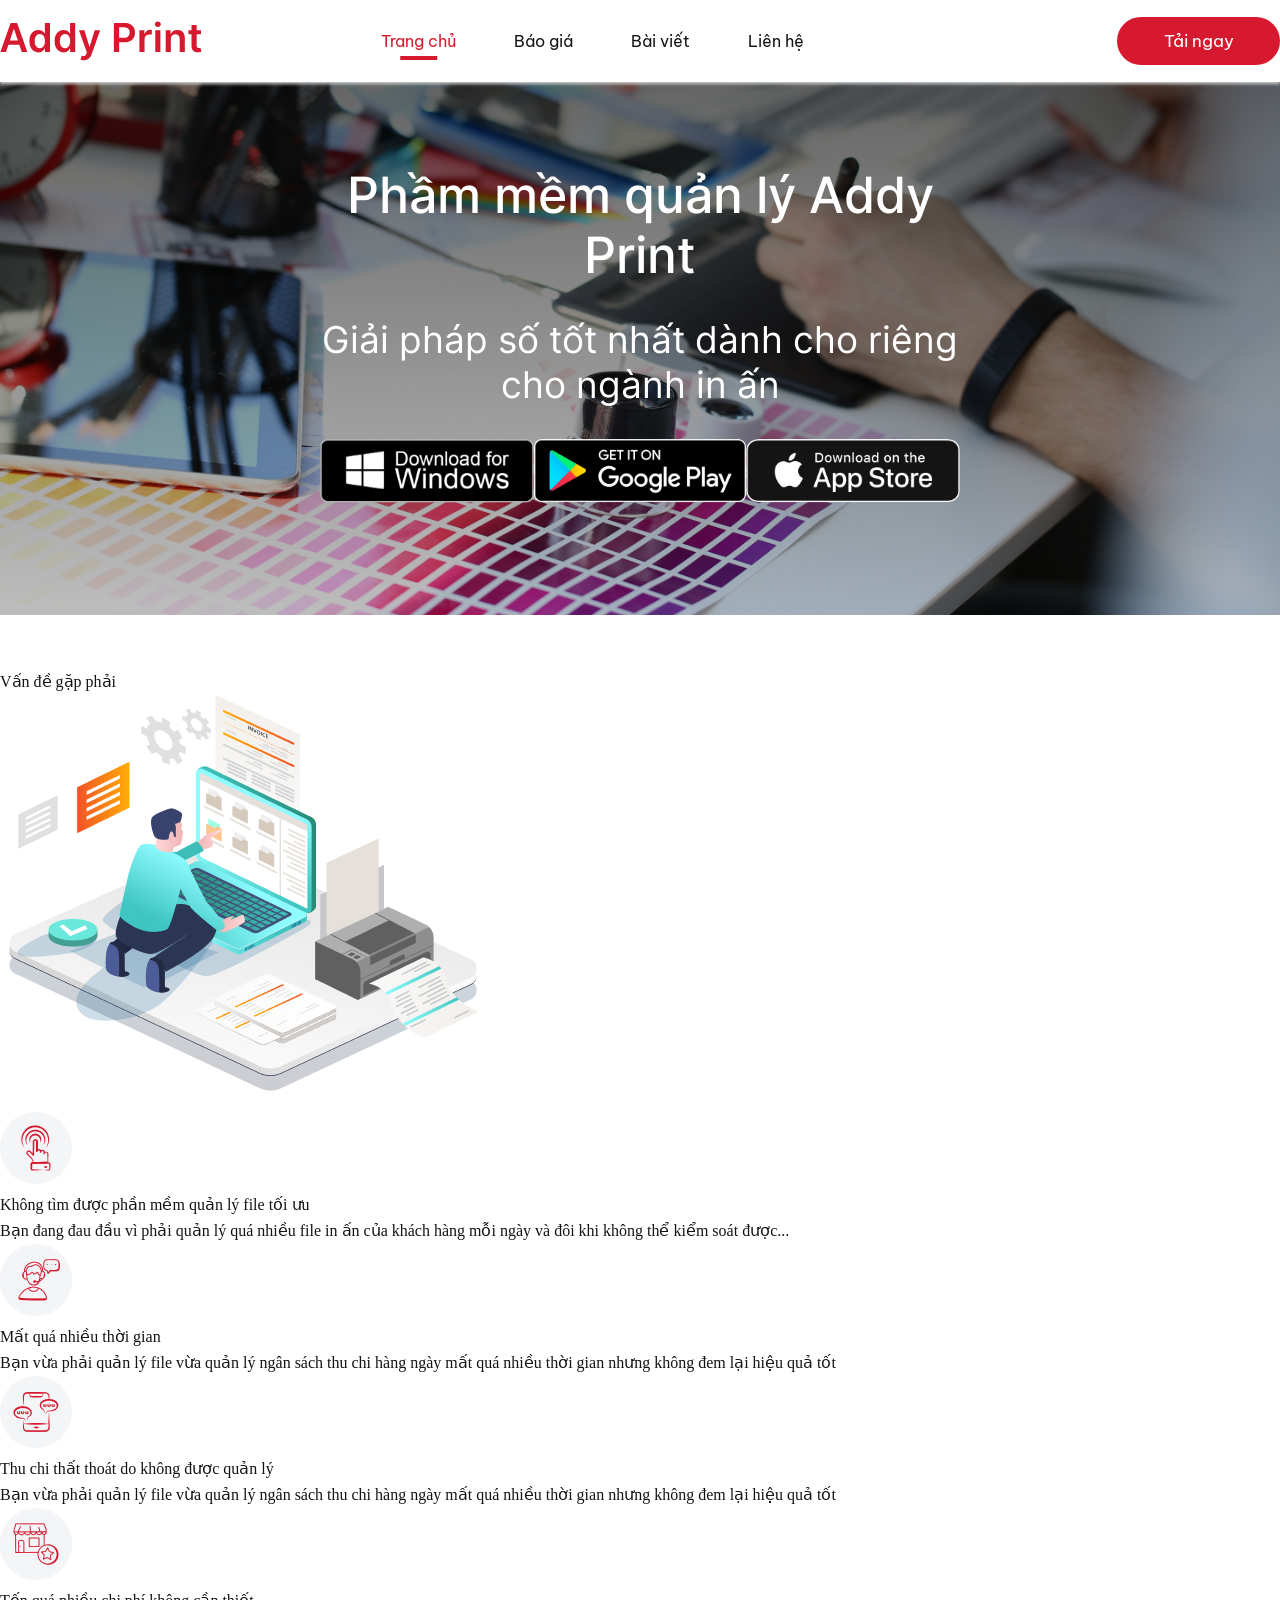
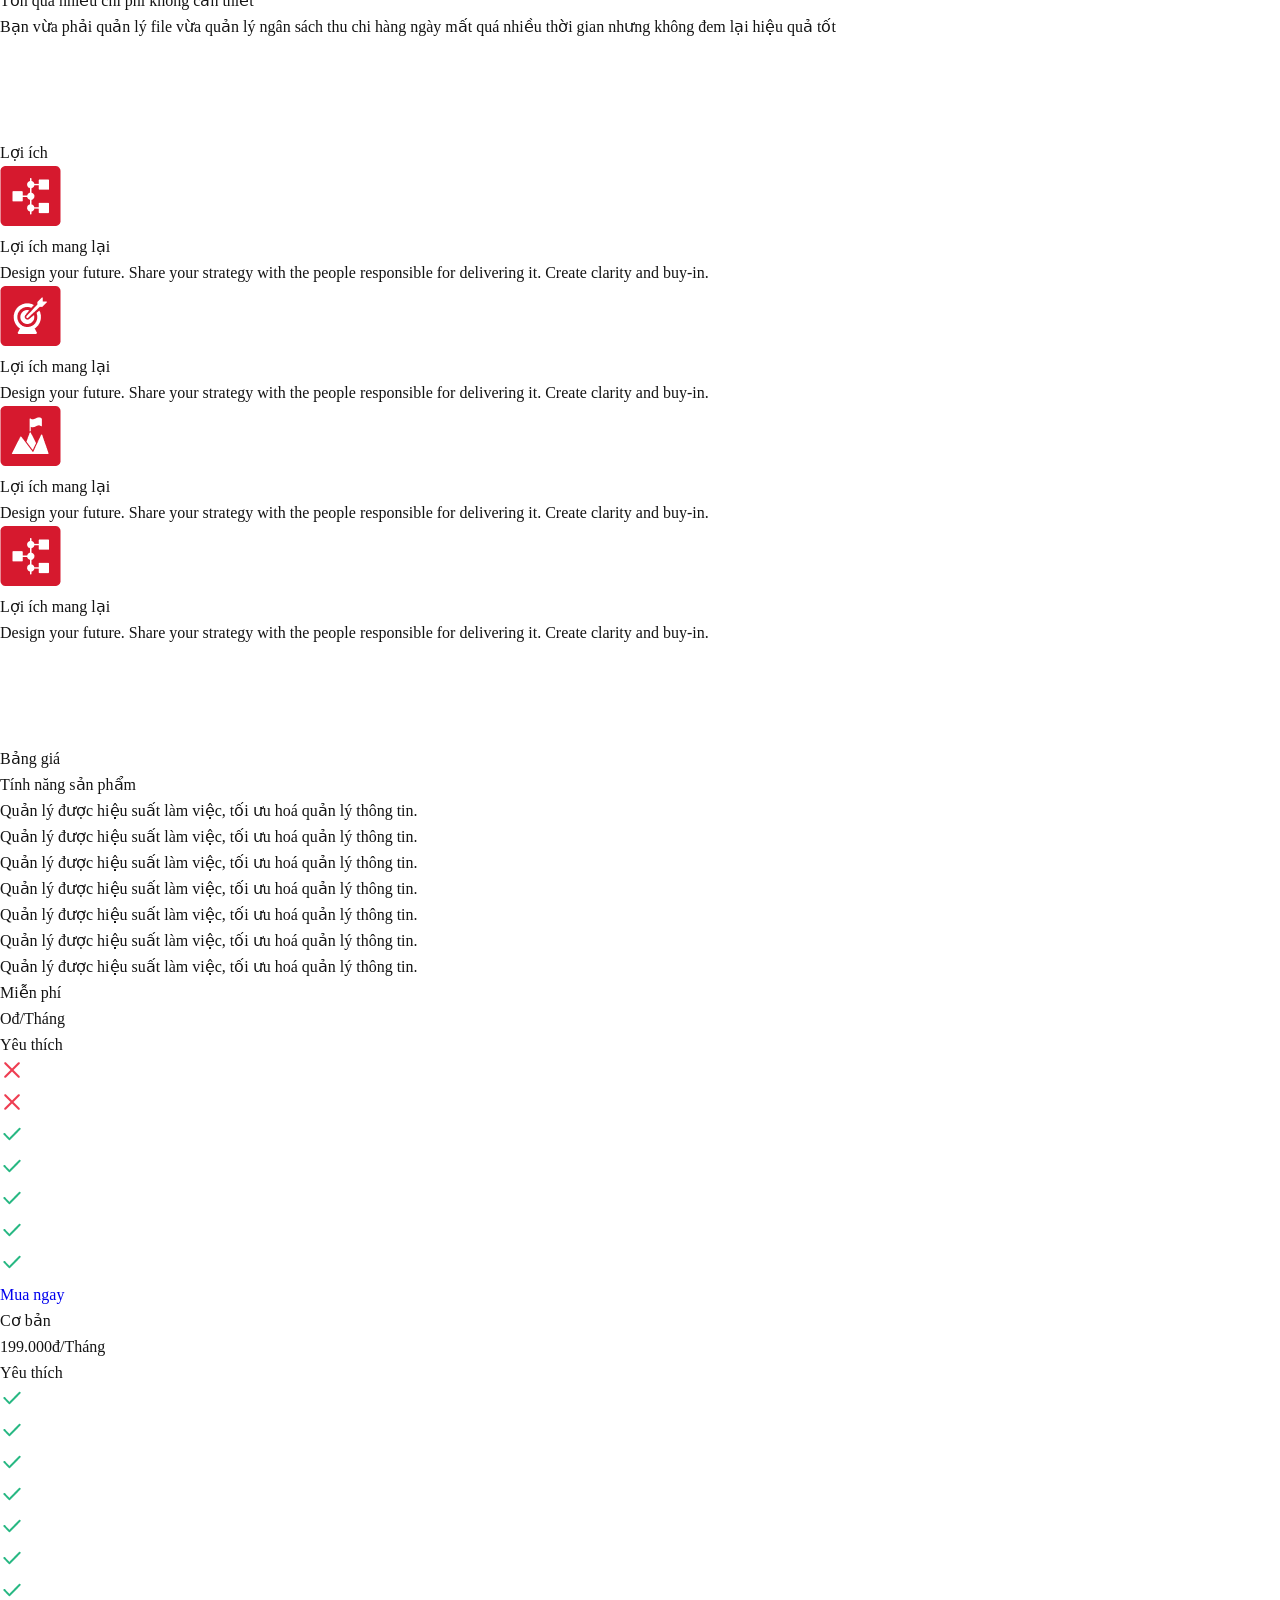
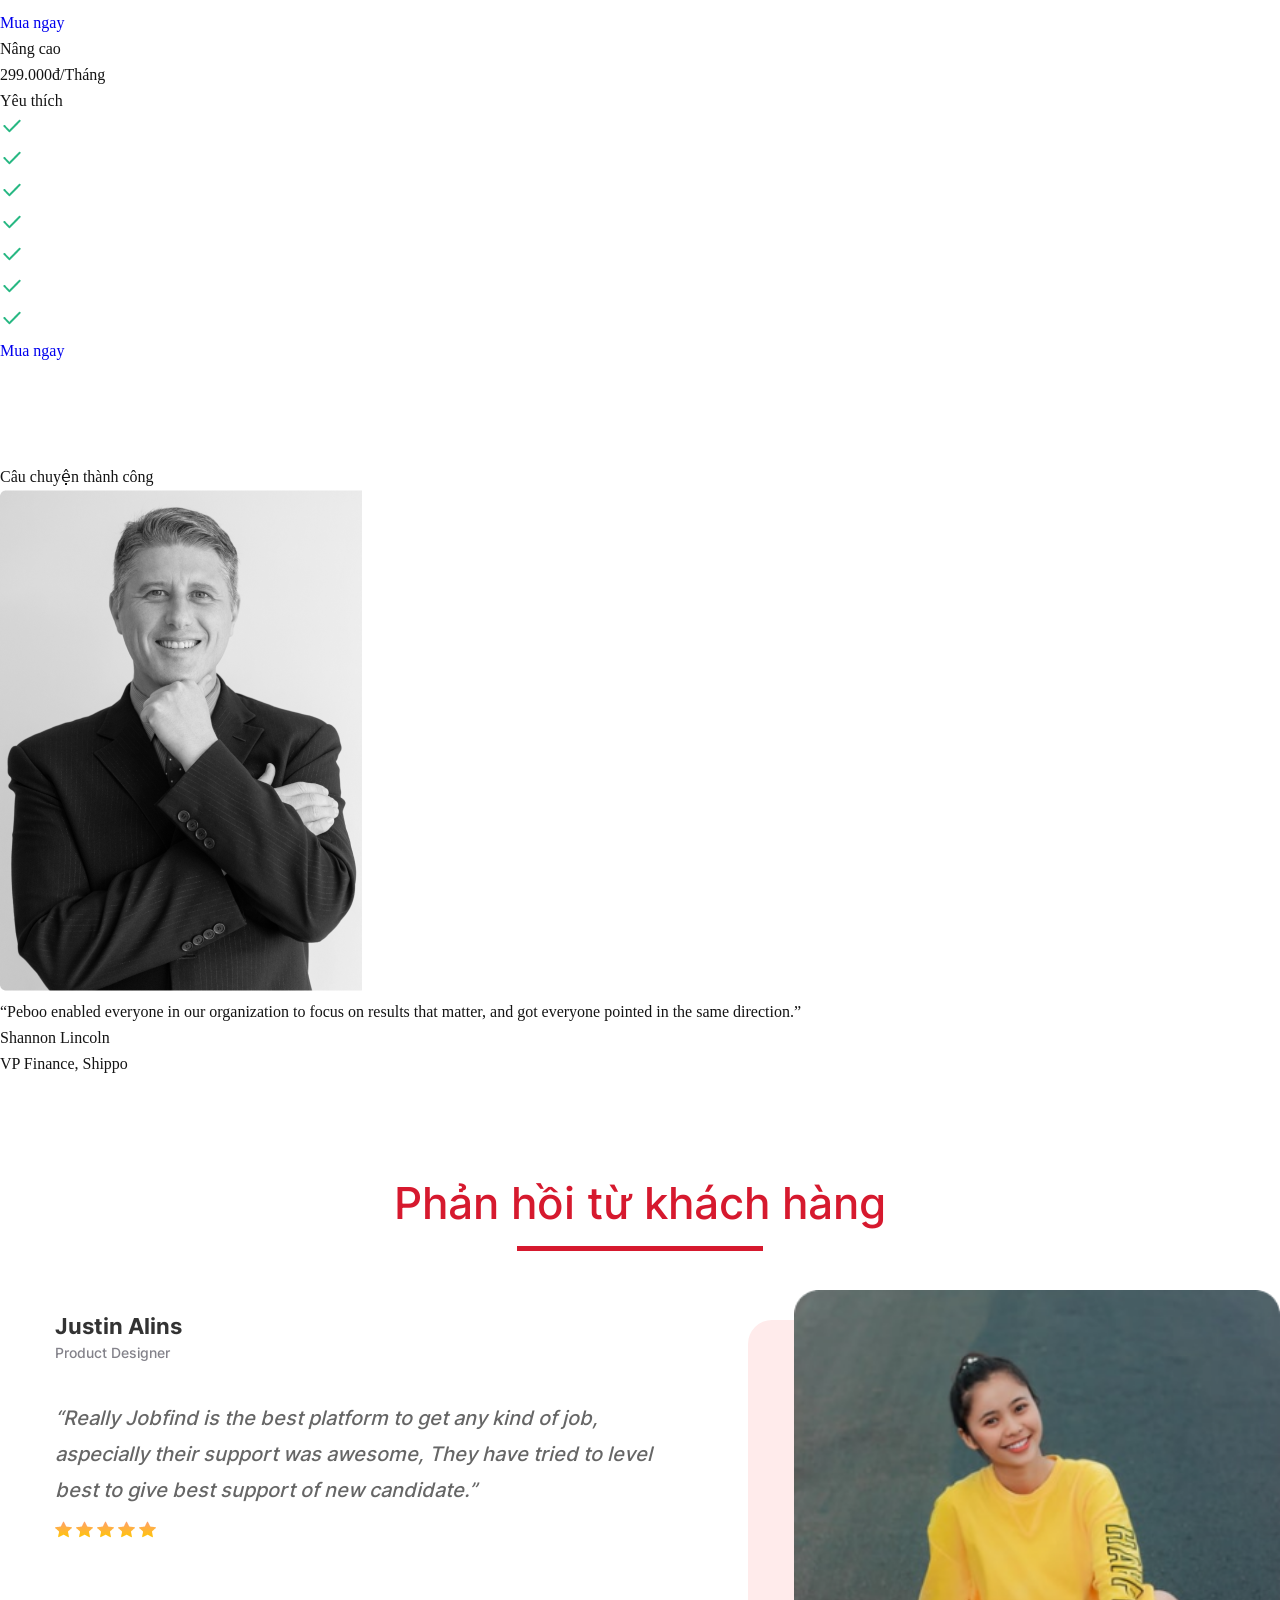
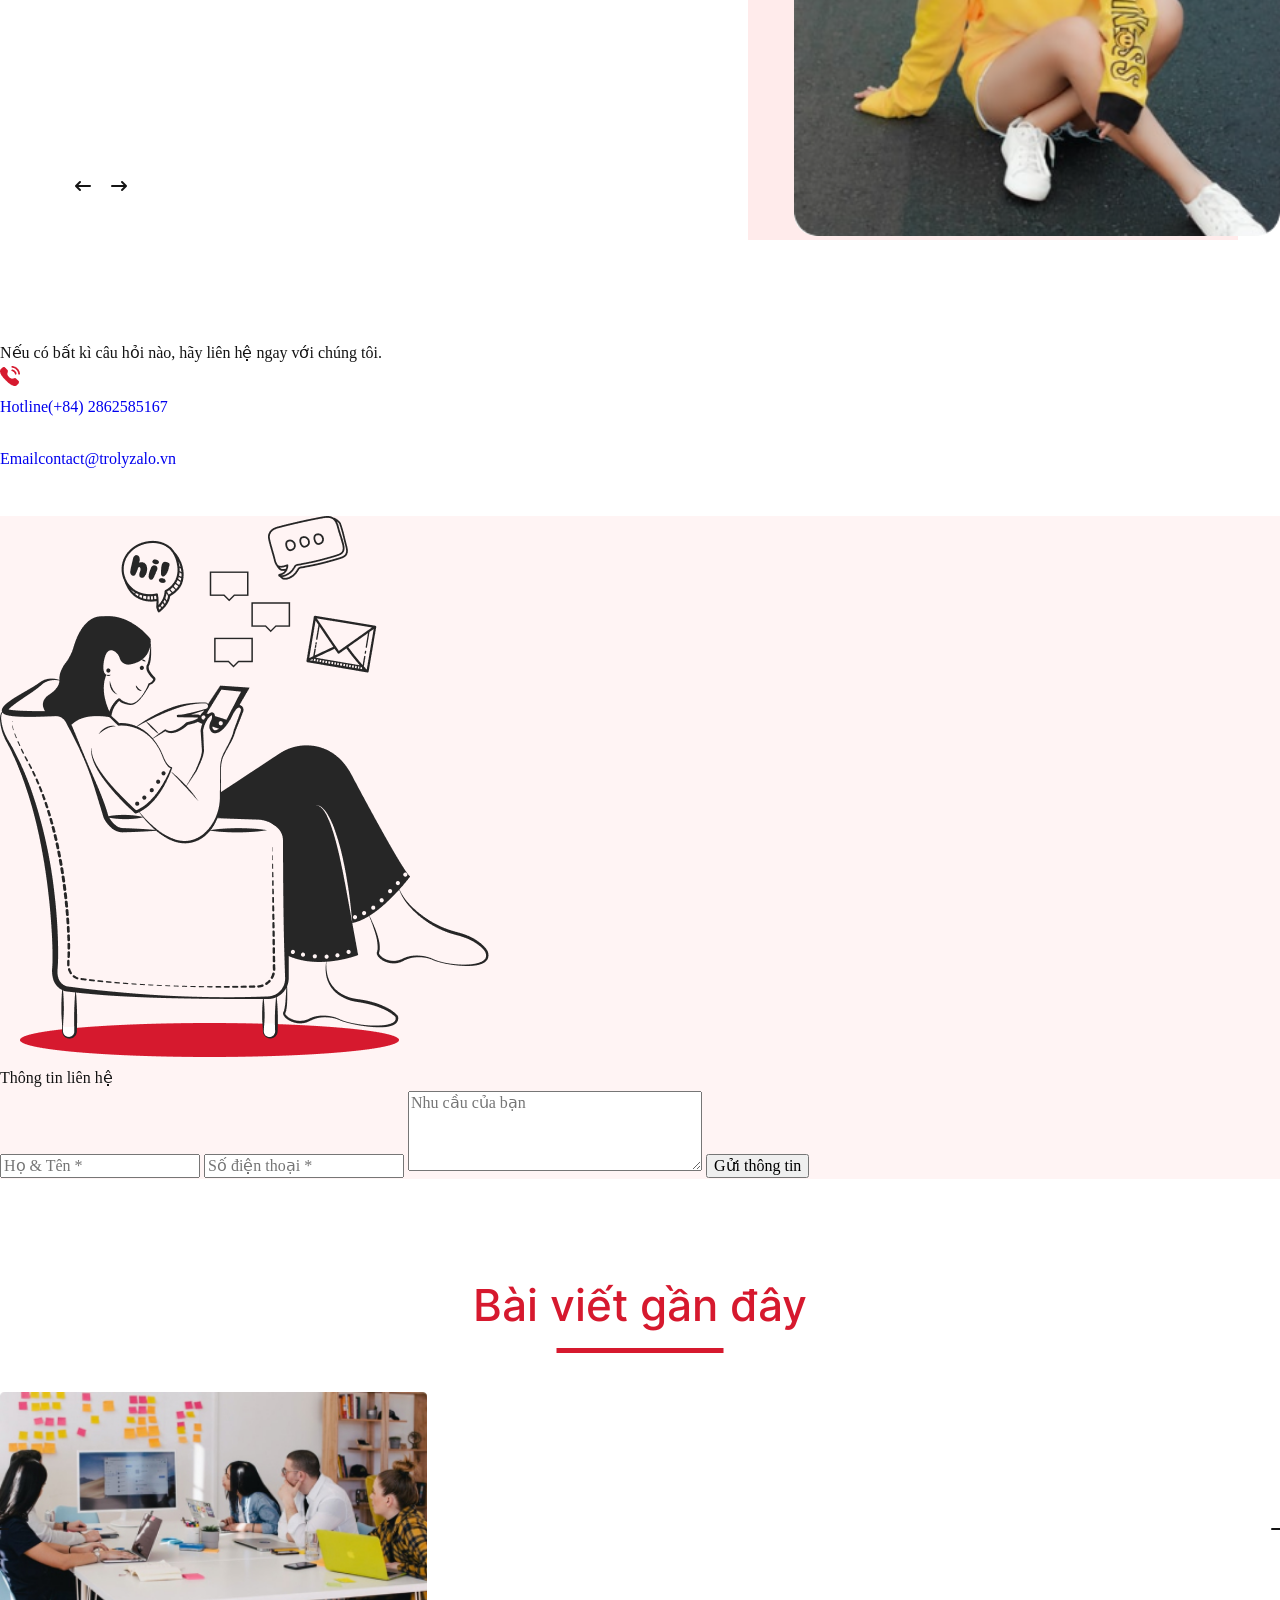
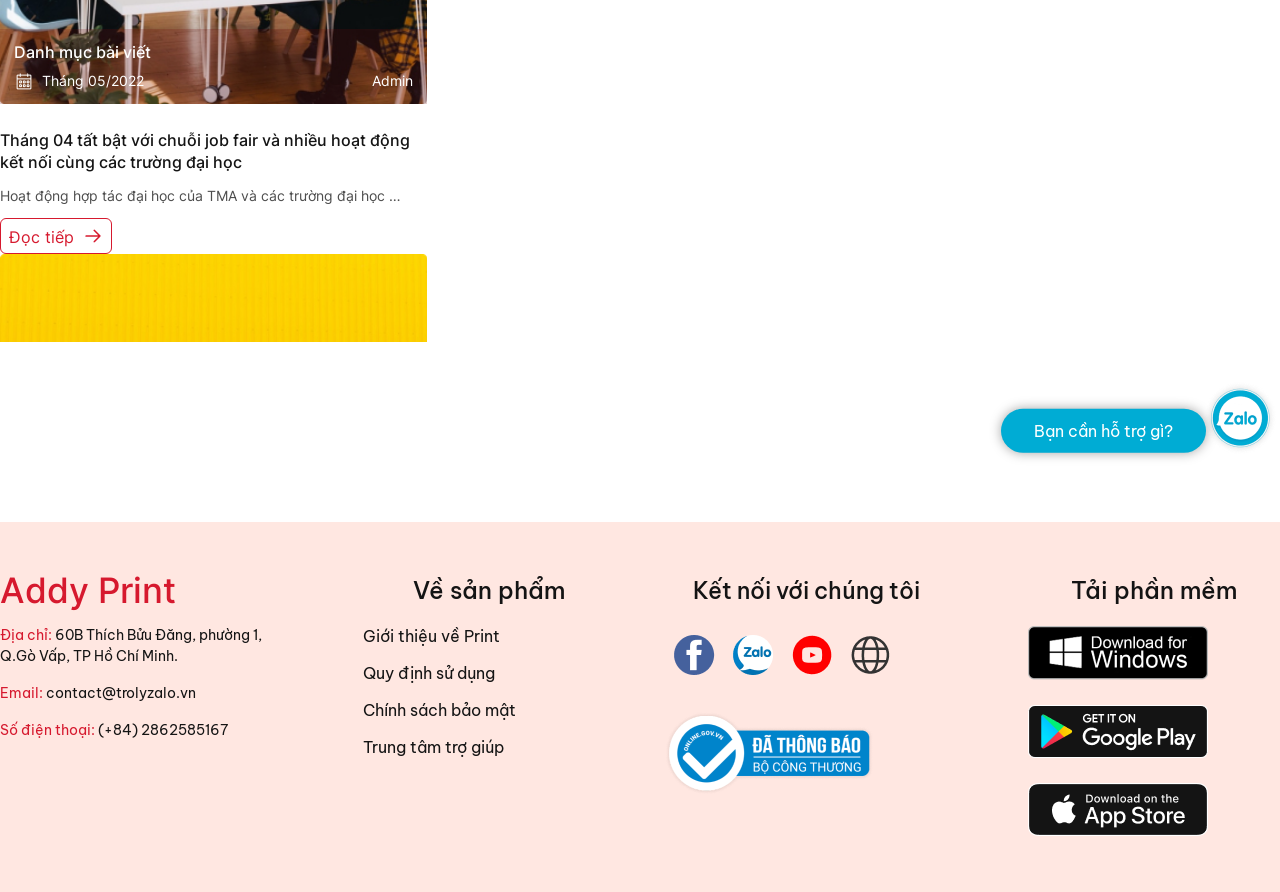
==== commit 5bfe8392: "update class container, btn" ====
--- a/index.html
+++ b/index.html
@@ -30,7 +30,7 @@
   <body class="homepage">
     <!-- HEADER -->
     <header>
-      <div class="container --container__header">
+      <div class="container__vuejs --container__header">
         <div class="main__header home">
           <div class="main__header-logo">
             <a href="./index.html">
@@ -86,17 +86,17 @@
             Giải pháp số tốt nhất dành cho riêng cho ngành in ấn
           </p>
           <div class="download__btn">
-            <div class="btn download__btn-windows">
+            <div class="btn__vuejs download__btn-windows">
               <a href="#">
                 <img src="./img/download-windowns.png" alt="" />
               </a>
             </div>
-            <div class="btn download__btn-chplay">
+            <div class="btn__vuejs download__btn-chplay">
               <a href="#">
                 <img src="./img/chplay_download.png" alt="" />
               </a>
             </div>
-            <div class="btn download__btn-appstore">
+            <div class="btn__vuejs download__btn-appstore">
               <a href="#">
                 <img src="./img/appstore.png" alt="" />
               </a>
@@ -105,7 +105,7 @@
         </div>
       </section>
       <section class="problems">
-        <div class="container">
+        <div class="container__vuejs">
           <h2>Vấn đề gặp phải</h2>
           <div class="problems__grid">
             <div class="problems__grid-item --left">
@@ -168,7 +168,7 @@
         </div>
       </section>
       <section class="profit">
-        <div class="container">
+        <div class="container__vuejs">
           <h2>Lợi ích</h2>
           <div class="profit__content">
             <div class="profit__content-item">
@@ -207,7 +207,7 @@
         </div>
       </section>
       <section class="price">
-        <div class="container --container__price">
+        <div class="container__vuejs --container__price">
           <h2>Bảng giá</h2>
           <div class="price__content">
             <div class="--first">
@@ -362,7 +362,7 @@
         </div>
       </section>
       <section class="story">
-        <div class="container">
+        <div class="container__vuejs">
           <h2>Câu chuyện thành công</h2>
           <div class="story__content">
             <div class="story__content-img">
@@ -380,7 +380,7 @@
         </div>
       </section>
       <section class="feedback">
-        <div class="container --container__feedback">
+        <div class="container__vuejs --container__feedback">
           <h2>Phản hồi từ khách hàng</h2>
           <div class="feedback__slider">
             <div class="feedback__slider-item">
@@ -460,33 +460,33 @@
             </div>
           </div>
           <div class="feedback__slider-btn">
-            <div class="btn btn__prev">
+            <div class="btn__vuejs btn__prev">
               <i class="fa-solid fa-arrow-right-long"></i>
             </div>
-            <div class="btn btn__next">
+            <div class="btn__vuejs btn__next">
               <i class="fa-solid fa-arrow-right-long"></i>
             </div>
           </div>
         </div>
       </section>
       <section class="contact">
-        <div class="container">
+        <div class="container__vuejs">
           <div class="contact__title">
             <h2>Nếu có bất kì câu hỏi nào, hãy liên hệ ngay với chúng tôi.</h2>
           </div>
           <div class="contact__btn">
-            <a href="#" class="btn hotline">
+            <a href="#" class="btn__vuejs hotline">
               <i><img src="./img/Calling.png" alt="" /></i>
               <p>Hotline<span>(+84) 2862585167</span></p>
             </a>
-            <a href="#" class="btn email">
+            <a href="#" class="btn__vuejs email">
               <i><img src="./img/email.png" alt="" /></i>
               <p>Email<span>contact@trolyzalo.vn</span></p>
             </a>
           </div>
         </div>
         <div class="contact__form">
-          <div class="container">
+          <div class="container__vuejs">
             <div class="contact__form-content">
               <div class="content__img">
                 <img src="./img/img-form-contact.png" alt="" />
@@ -517,7 +517,7 @@
         </div>
       </section>
       <section class="blog">
-        <div class="container --container__blog">
+        <div class="container__vuejs --container__blog">
           <h2>Bài viết gần đây</h2>
           <div class="blog__slider">
             <div class="blog__slider-item">
@@ -828,10 +828,10 @@
             </div>
           </div>
           <div class="btn__slider-blog">
-            <div class="btn btn__prev">
+            <div class="btn__vuejs btn__prev">
               <i class="fa-solid fa-arrow-right-long"></i>
             </div>
-            <div class="btn btn__next">
+            <div class="btn__vuejs btn__next">
               <i class="fa-solid fa-arrow-right-long"></i>
             </div>
           </div>
@@ -845,7 +845,7 @@
 
     <!-- FOOTER -->
     <footer>
-      <div class="container --container__footer">
+      <div class="container__vuejs --container__footer">
         <div class="wrapper__gird">
           <div class="wrapper__gird-item --nthchild1">
             <div class="title">
@@ -892,7 +892,7 @@
               <h3>Tải phần mềm</h3>
             </div>
             <div class="btn__download">
-              <div class="btn__download-windowns btn">
+              <div class="btn__download-windowns btn__vuejs">
                 <a href="#">
                   <img
                     src="./img/windown-footer.png"
@@ -900,7 +900,7 @@
                   />
                 </a>
               </div>
-              <div class="btn__download-chplay btn">
+              <div class="btn__download-chplay btn__vuejs">
                 <a href="#">
                   <img
                     src="./img/chplay-footer.png"
@@ -908,7 +908,7 @@
                   />
                 </a>
               </div>
-              <div class="btn__download-appstore btn">
+              <div class="btn__download-appstore btn__vuejs">
                 <a href="#">
                   <img
                     src="./img/appstore-footer.png"
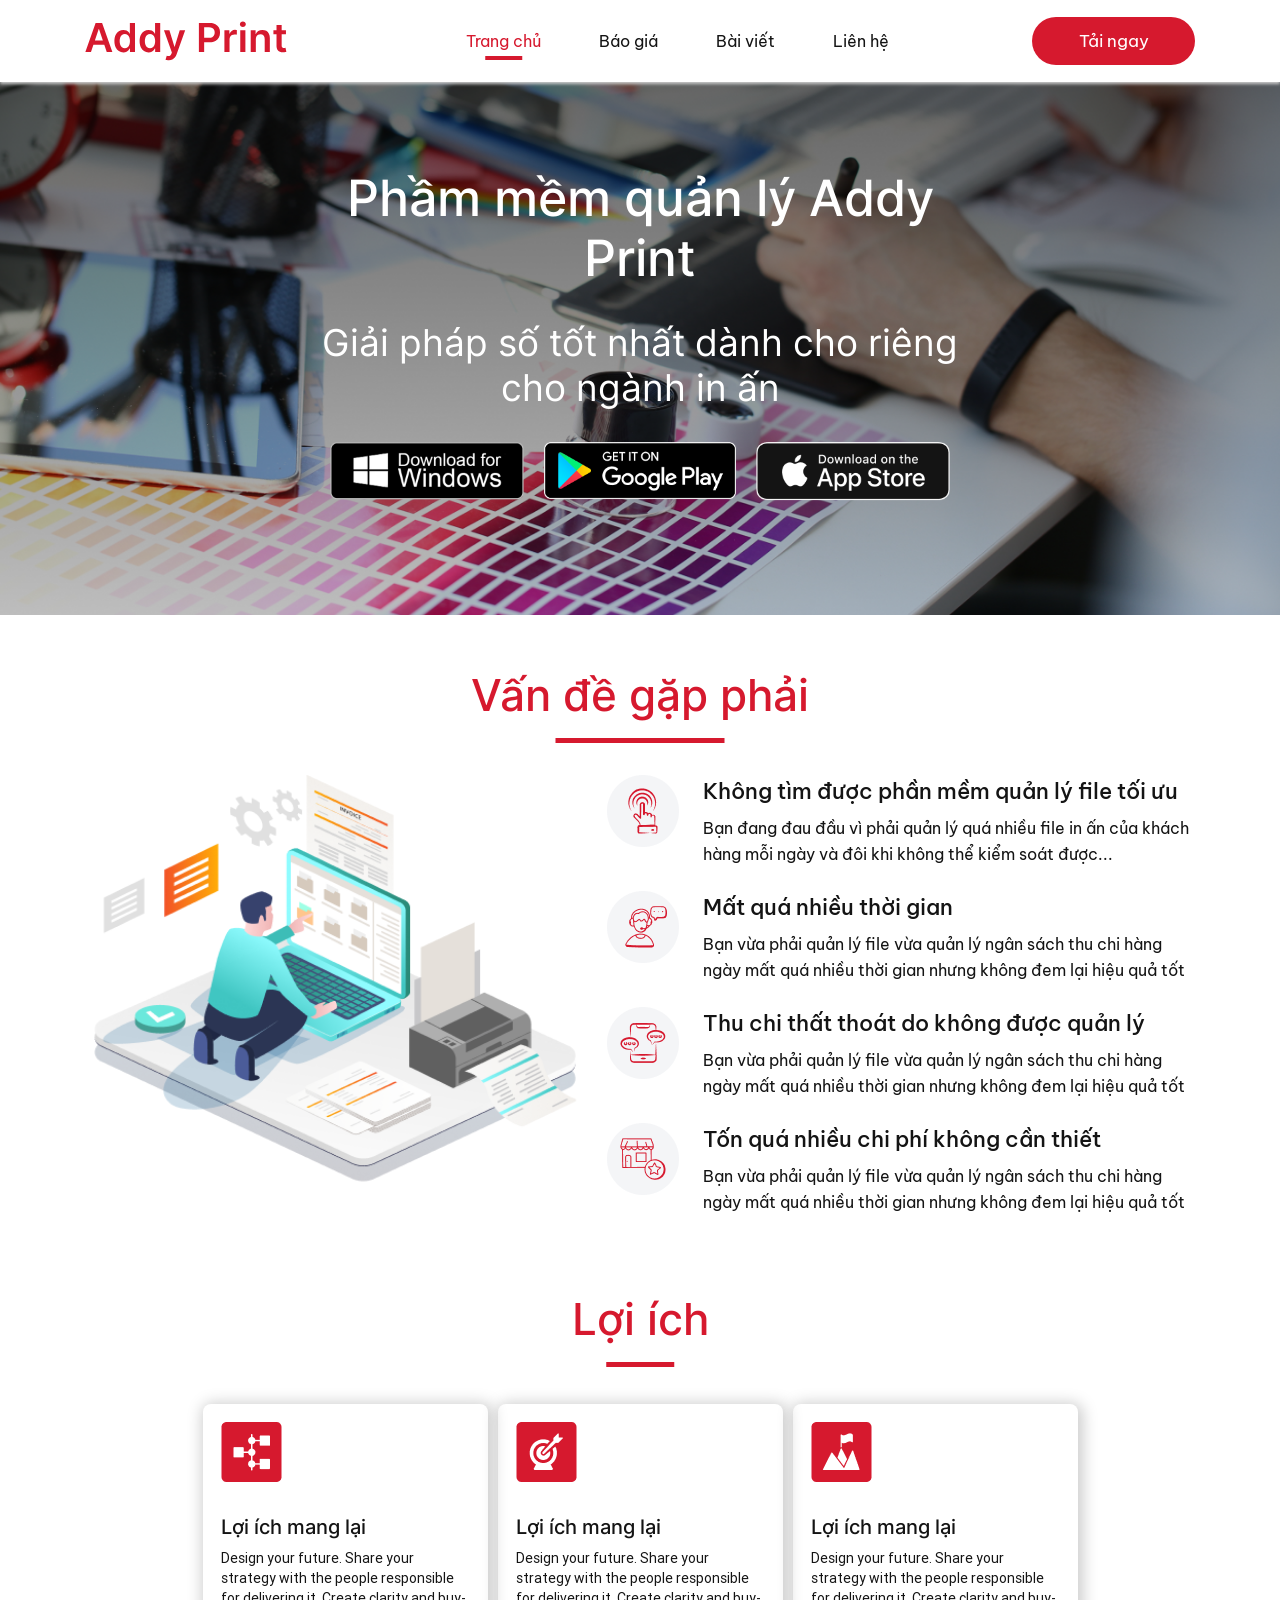
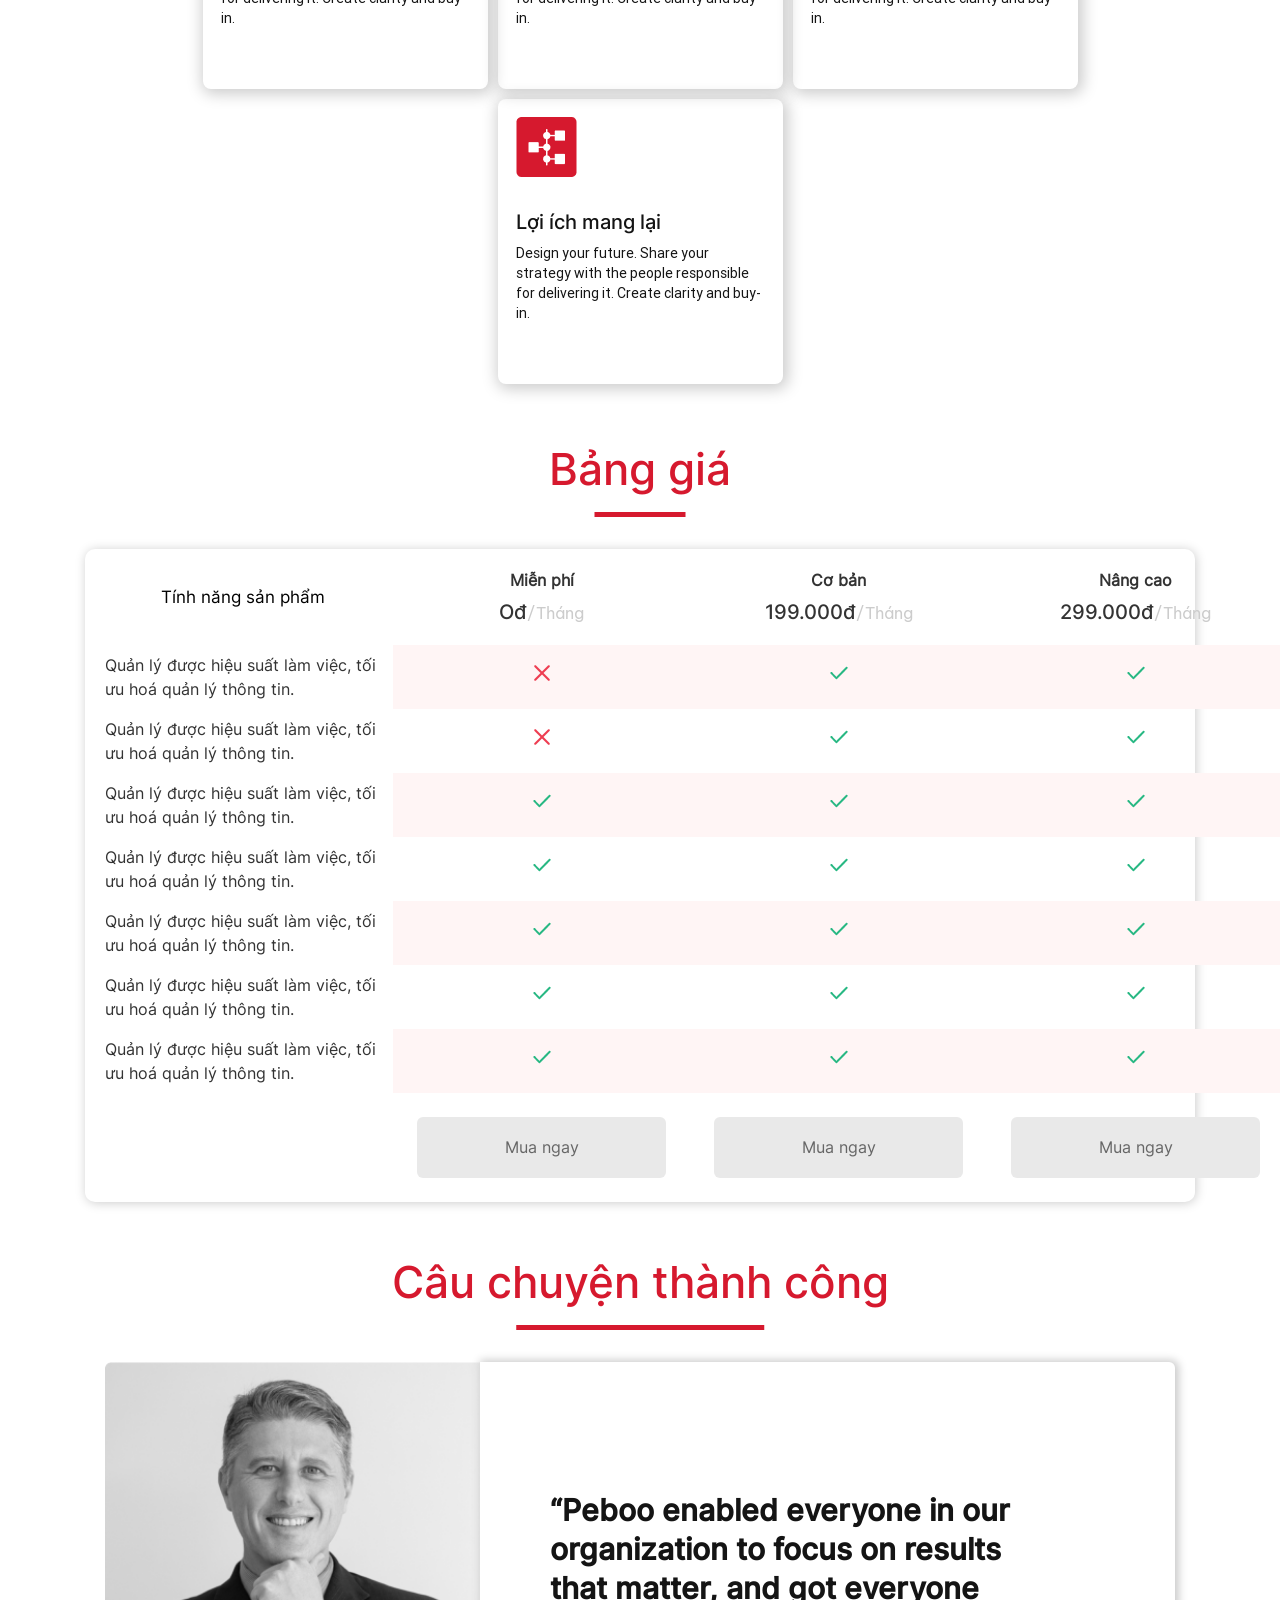
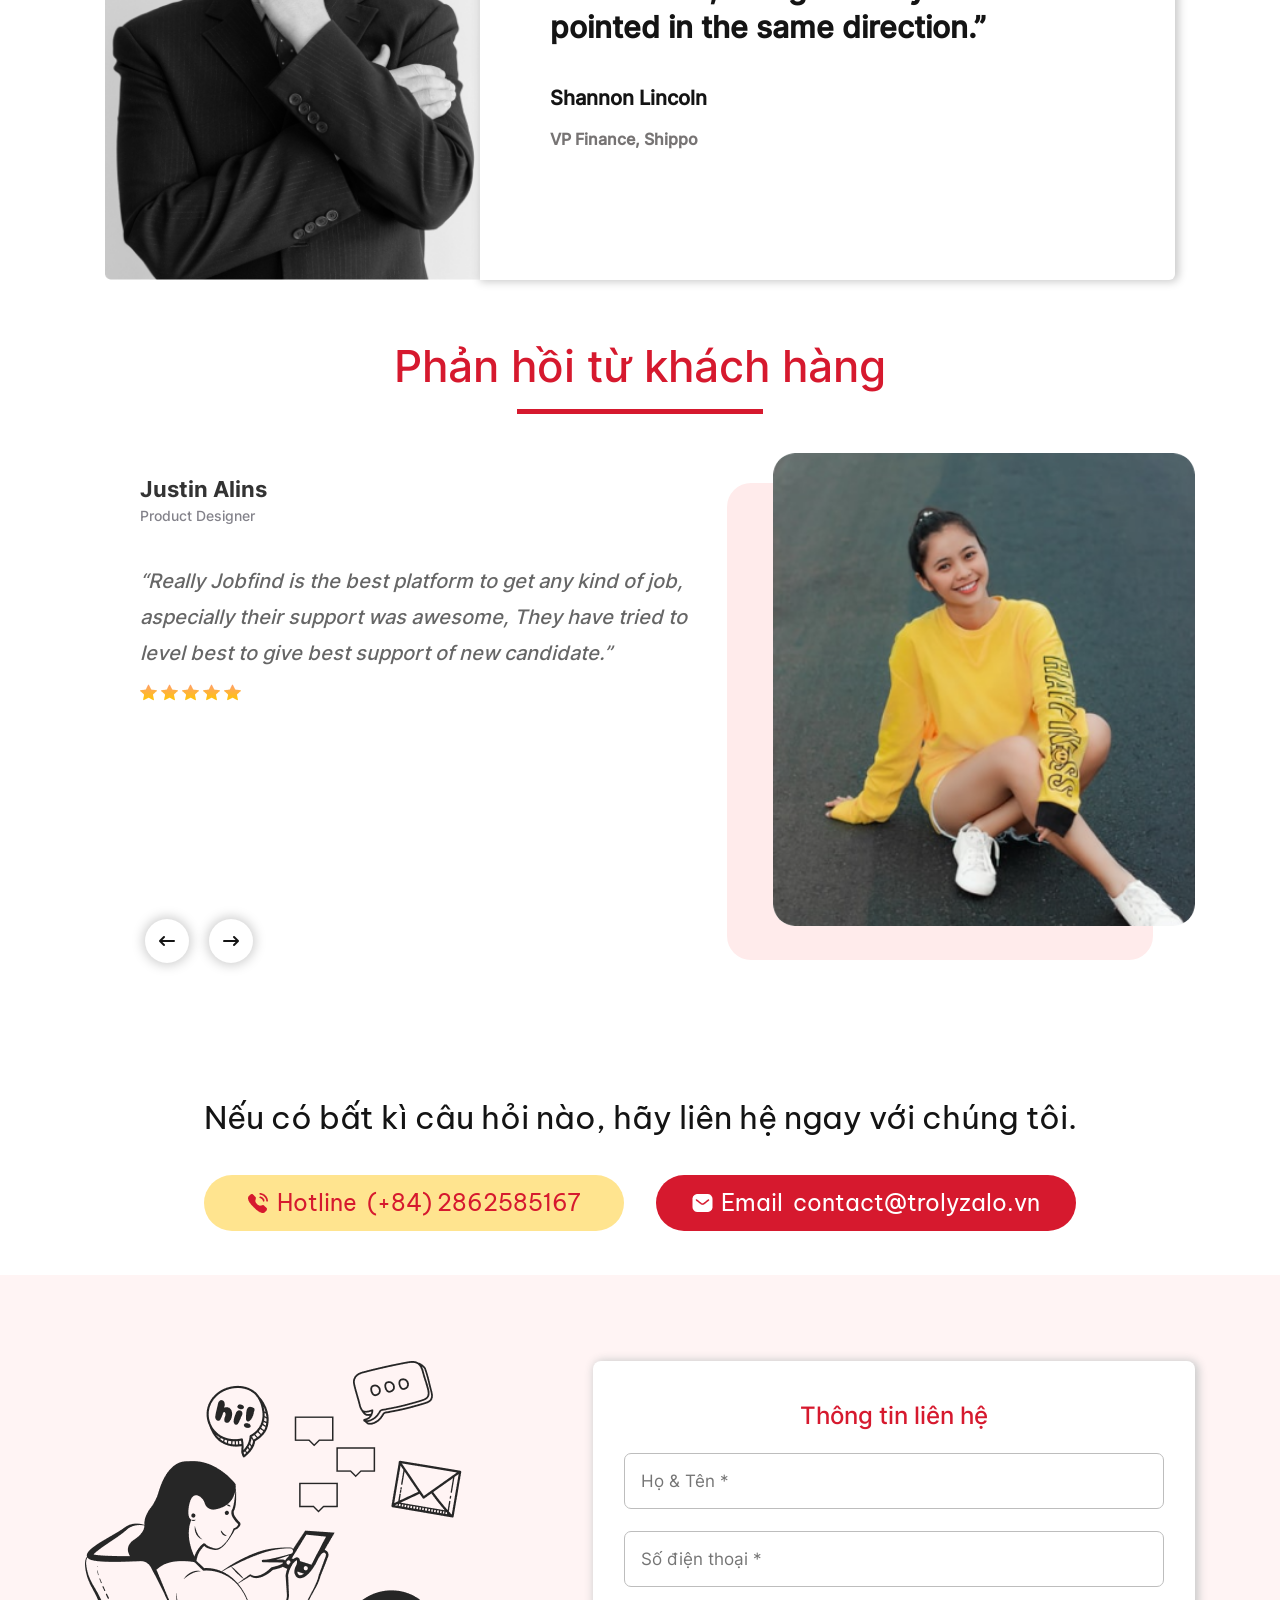
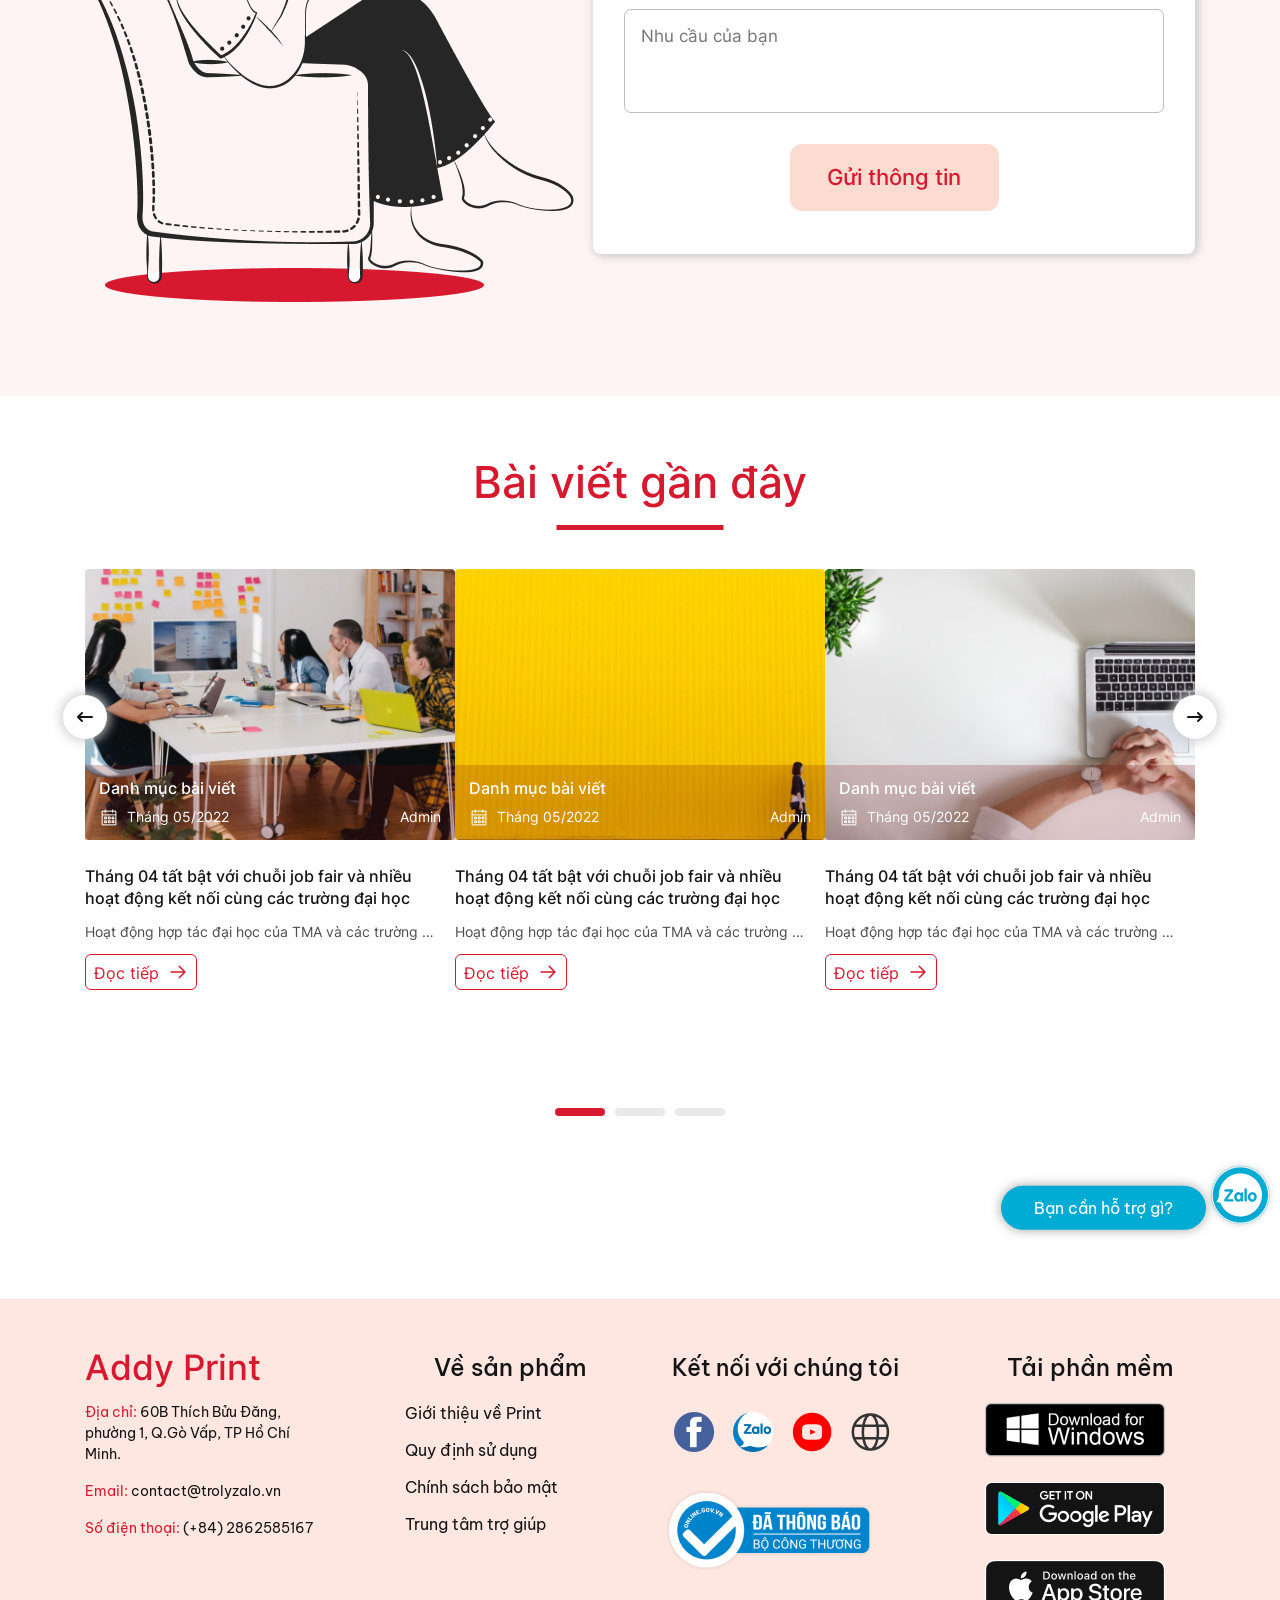
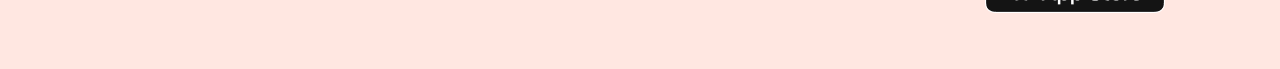
==== commit 61312393: "update libs bootsrap4, class container" ====
--- a/index.html
+++ b/index.html
@@ -22,6 +22,12 @@
     <meta property="og:image" content="" />
 
     <link rel="stylesheet" href="./dest/flickity.css" />
+    <link
+      rel="stylesheet"
+      href="https://cdn.jsdelivr.net/npm/bootstrap@4.0.0/dist/css/bootstrap.min.css"
+      integrity="sha384-Gn5384xqQ1aoWXA+058RXPxPg6fy4IWvTNh0E263XmFcJlSAwiGgFAW/dAiS6JXm"
+      crossorigin="anonymous"
+    />
     <link rel="stylesheet" href="./fonts/fontawesome/css/all.css" />
     <link rel="stylesheet" href="dest/fonts.css" />
     <link rel="stylesheet" href="dest/style.min.css" />
@@ -30,7 +36,7 @@
   <body class="homepage">
     <!-- HEADER -->
     <header>
-      <div class="container__vuejs --container__header">
+      <div class="container --container__header">
         <div class="main__header home">
           <div class="main__header-logo">
             <a href="./index.html">
@@ -49,11 +55,13 @@
             </a>
           </div>
           <div class="main__header-nav">
-            <ul>
-              <li><a class="active" href="./index.html">Trang chủ</a></li>
-              <li><p href="#price">Báo giá</p></li>
-              <li><a href="./blog.html">Bài viết</a></li>
-              <li><p href="#contact">Liên hệ</p></li>
+            <ul class="list__option-vuejs">
+              <li class="option-vuejs">
+                <a class="active" href="./index.html">Trang chủ</a>
+              </li>
+              <li class="option-vuejs"><a href="#price">Báo giá</a></li>
+              <li class="option-vuejs"><a href="./blog.html">Bài viết</a></li>
+              <li class="option-vuejs"><a href="#contact">Liên hệ</a></li>
             </ul>
           </div>
           <div class="main__header-nav-mobile">
@@ -61,11 +69,17 @@
               <span></span>
             </div>
             <div class="show__nav-menu">
-              <ul class="menu-mobile__list">
-                <li><a href="./index.html">Trang chủ</a></li>
-                <li class="option"><p href="#price">Báo giá</p></li>
-                <li><a href="./blog.html">Bài viết</a></li>
-                <li class="option"><p href="#contact">Liên hệ</p></li>
+              <ul class="menu-mobile__list list__option-vuejs">
+                <li class="option-vuejs">
+                  <a href="./index.html">Trang chủ</a>
+                </li>
+                <li class="option option-vuejs">
+                  <a href="#price">Báo giá</a>
+                </li>
+                <li class="option-vuejs"><a href="./blog.html">Bài viết</a></li>
+                <li class="option option-vuejs">
+                  <a href="#contact">Liên hệ</a>
+                </li>
               </ul>
             </div>
           </div>
@@ -105,7 +119,7 @@
         </div>
       </section>
       <section class="problems">
-        <div class="container__vuejs">
+        <div class="container">
           <h2>Vấn đề gặp phải</h2>
           <div class="problems__grid">
             <div class="problems__grid-item --left">
@@ -168,7 +182,7 @@
         </div>
       </section>
       <section class="profit">
-        <div class="container__vuejs">
+        <div class="container">
           <h2>Lợi ích</h2>
           <div class="profit__content">
             <div class="profit__content-item">
@@ -207,7 +221,7 @@
         </div>
       </section>
       <section class="price">
-        <div class="container__vuejs --container__price">
+        <div class="container --container__price">
           <h2>Bảng giá</h2>
           <div class="price__content">
             <div class="--first">
@@ -362,7 +376,7 @@
         </div>
       </section>
       <section class="story">
-        <div class="container__vuejs">
+        <div class="container">
           <h2>Câu chuyện thành công</h2>
           <div class="story__content">
             <div class="story__content-img">
@@ -380,7 +394,7 @@
         </div>
       </section>
       <section class="feedback">
-        <div class="container__vuejs --container__feedback">
+        <div class="container --container__feedback">
           <h2>Phản hồi từ khách hàng</h2>
           <div class="feedback__slider">
             <div class="feedback__slider-item">
@@ -470,7 +484,7 @@
         </div>
       </section>
       <section class="contact">
-        <div class="container__vuejs">
+        <div class="container">
           <div class="contact__title">
             <h2>Nếu có bất kì câu hỏi nào, hãy liên hệ ngay với chúng tôi.</h2>
           </div>
@@ -486,7 +500,7 @@
           </div>
         </div>
         <div class="contact__form">
-          <div class="container__vuejs">
+          <div class="container">
             <div class="contact__form-content">
               <div class="content__img">
                 <img src="./img/img-form-contact.png" alt="" />
@@ -517,7 +531,7 @@
         </div>
       </section>
       <section class="blog">
-        <div class="container__vuejs --container__blog">
+        <div class="container --container__blog">
           <h2>Bài viết gần đây</h2>
           <div class="blog__slider">
             <div class="blog__slider-item">
@@ -845,7 +859,7 @@
 
     <!-- FOOTER -->
     <footer>
-      <div class="container__vuejs --container__footer">
+      <div class="container --container__footer">
         <div class="wrapper__gird">
           <div class="wrapper__gird-item --nthchild1">
             <div class="title">
@@ -925,6 +939,21 @@
       </div>
     </footer>
 
+    <script
+      src="https://code.jquery.com/jquery-3.2.1.slim.min.js"
+      integrity="sha384-KJ3o2DKtIkvYIK3UENzmM7KCkRr/rE9/Qpg6aAZGJwFDMVNA/GpGFF93hXpG5KkN"
+      crossorigin="anonymous"
+    ></script>
+    <script
+      src="https://cdn.jsdelivr.net/npm/popper.js@1.12.9/dist/umd/popper.min.js"
+      integrity="sha384-ApNbgh9B+Y1QKtv3Rn7W3mgPxhU9K/ScQsAP7hUibX39j7fakFPskvXusvfa0b4Q"
+      crossorigin="anonymous"
+    ></script>
+    <script
+      src="https://cdn.jsdelivr.net/npm/bootstrap@4.0.0/dist/js/bootstrap.min.js"
+      integrity="sha384-JZR6Spejh4U02d8jOt6vLEHfe/JQGiRRSQQxSfFWpi1MquVdAyjUar5+76PVCmYl"
+      crossorigin="anonymous"
+    ></script>
     <script type="text/javascript" src="js/libs/flickity.pkgd.min.js"></script>
     <script type="text/javascript" src="dest/jsmain.min.js"></script>
     <script type="text/javascript" src="dest/main.js"></script>
--- a/dest/style.min.css
+++ b/dest/style.min.css
@@ -1,2 +1,2 @@
-html,body,div,span,applet,object,iframe,h1,h2,h3,h4,h5,h6,p,blockquote,pre,a,abbr,acronym,address,big,cite,code,del,dfn,em,img,ins,kbd,q,s,samp,small,strike,strong,sub,sup,tt,var,b,u,i,center,dl,dt,dd,ol,ul,li,fieldset,form,label,legend,table,caption,tbody,tfoot,thead,tr,th,td,article,aside,canvas,details,embed,figure,figcaption,footer,header,hgroup,menu,nav,output,ruby,section,summary,time,mark,audio,video{margin:0;padding:0;border:0;font-size:100%;font:inherit;vertical-align:baseline}article,aside,details,figcaption,figure,footer,header,hgroup,menu,nav,section{display:block}body{line-height:1}ol,ul{list-style:none}blockquote,q{quotes:none}blockquote:before,blockquote:after,q:before,q:after{content:"";content:none}table{border-collapse:collapse;border-spacing:0}*::before,*::after{box-sizing:inherit}/*! normalize.css v8.0.1 | MIT License | github.com/necolas/normalize.css */html{line-height:1.15;-webkit-text-size-adjust:100%}hr{box-sizing:content-box;height:0;overflow:visible}pre{font-family:monospace, monospace;font-size:1em}a{background-color:transparent}abbr[title]{border-bottom:none;text-decoration:underline;text-decoration:underline dotted}b,strong{font-weight:bolder}code,kbd,samp{font-family:monospace, monospace;font-size:1em}small{font-size:80%}sub,sup{font-size:75%;line-height:0;position:relative;vertical-align:baseline}sub{bottom:-0.25em}sup{top:-0.5em}img{border-style:none}button,input,optgroup,select,textarea{font-family:inherit;font-size:100%;line-height:1.15;margin:0}button,input{overflow:visible}button,select{text-transform:none}button,[type="button"],[type="reset"],[type="submit"]{-webkit-appearance:button}button::-moz-focus-inner,[type="button"]::-moz-focus-inner,[type="reset"]::-moz-focus-inner,[type="submit"]::-moz-focus-inner{border-style:none;padding:0}button:-moz-focusring,[type="button"]:-moz-focusring,[type="reset"]:-moz-focusring,[type="submit"]:-moz-focusring{outline:1px dotted ButtonText}fieldset{padding:0.35em 0.75em 0.625em}legend{box-sizing:border-box;color:inherit;display:table;max-width:100%;padding:0;white-space:normal}progress{vertical-align:baseline}textarea{overflow:auto}[type="checkbox"],[type="radio"]{box-sizing:border-box;padding:0}[type="number"]::-webkit-inner-spin-button,[type="number"]::-webkit-outer-spin-button{height:auto}[type="search"]{-webkit-appearance:textfield;outline-offset:-2px}[type="search"]::-webkit-search-decoration{-webkit-appearance:none}::-webkit-file-upload-button{-webkit-appearance:button;font:inherit}details{display:block}summary{display:list-item}template{display:none}[hidden]{display:none}:root{--h1-fs: 7.2rem;--h1-lh: 8rem;--h2-fs: 5.2rem;--h2-lh: 6rem;--h3-fs: 3.2rem;--h3-lh: 4.2rem;--h4-fs: 2.4rem;--h4-lh: 3.2rem;--h5-fs: 2rem;--h5-lh: 3rem;--body16-fs: 1.6rem;--body16-lh: 2.6rem;--body14-fs: 1.4rem;--body14-lh: 2.2rem;--gap: 30px;--height-header: 82px;--height-header-mobile: 60px;--height-button: 56px;--ptop: 150px;--pd-section: 120px}@media (max-width: 767px){:root{--h1-fs: 3.6rem;--h1-lh: 4.2rem;--h2-fs: 2.8rem;--h2-lh: 3.8rem;--h3-fs: 2.2rem;--h3-lh: 3rem;--h4-fs: 2rem;--h4-lh: 3.2rem;--gap: 20px;--height-header: 70px;--pd-section: 50px;--ptop: 120px}}@-ms-viewport{width:device-width}*{-webkit-font-smoothing:antialiased;-moz-osx-font-smoothing:grayscale;-webkit-font-smoothing:antialiased;-moz-osx-font-smoothing:grayscale;text-rendering:optimizeLegibility;box-sizing:border-box}html{font-size:62.5%}body{width:100%;max-width:100%;margin:auto;font-size:var(--body16-fs);font-family:ir;line-height:var(--body16-lh);color:#141414;text-transform:none;background:#fff;position:relative}body .container-fluid{width:100%;padding-right:var(--gap);padding-left:var(--gap);margin-right:auto;margin-left:auto}@media screen and (max-width: 767px){body .container-fluid{padding-right:calc(var(--gap) / 2);padding-left:calc(var(--gap) / 2)}}body .container{max-width:1230px;width:100%;padding-right:calc(var(--gap) / 2);padding-left:calc(var(--gap) / 2);margin-right:auto;margin-left:auto}@media (min-width: 576px){body .container{max-width:540px}}@media (min-width: 768px){body .container{max-width:720px}}@media (min-width: 992px){body .container{max-width:960px}}@media (min-width: 1200px){body .container{max-width:1230px}}body .mainwrapper{width:100%;margin:auto;opacity:1;pointer-events:auto}img{max-width:100%;height:auto;-webkit-user-select:none;-khtml-user-select:none;-moz-user-select:none;-o-user-select:none;user-select:none}img.--center{margin:0 auto;display:block}a{text-decoration:none}.--white-cl{color:#fff}.--black-cl{color:#141414}.--blue-cl{color:#00afab}article h1,article h2,article h3,article h4,article h5,article h6{display:block}article h1{font-size:var(--h1-fs);line-height:var(--h1-lh);margin:0 0 0.67rem 0}article h2{font-size:var(--h2-fs);line-height:var(--h2-lh);margin:0 0 0.75rem 0}article h3{font-size:var(--h3-fs);line-height:var(--h3-lh);margin:0 0 0.83rem 0}article h4{font-size:var(--h4-fs);line-height:var(--h4-lh);margin:0 0 1.12rem 0}article h5{font-size:var(--h5-fs);line-height:var(--h5-lh);margin:0 0 1.5rem 0}article h6{font-size:0.67rem;margin:0 0 1.67rem 0}article p{margin:0 0 1.12rem 0}article ol,article ul{list-style:initial;padding-left:18px}article img{display:inline-block;height:auto;overflow:hidden;border-radius:10px;margin:25px auto}article .video{width:100%;height:0;padding-bottom:56.25%;position:relative;margin:25px auto}article .video iframe,article .video video{position:absolute;width:100%;height:100%;top:0;left:0}@media screen and (max-width: 767px){article img{margin:20px auto}}.heading{font-family:ib}.heading.--h1{font-size:var(--h1-fs);line-height:var(--h1-lh)}.heading.--h2{font-size:var(--h2-fs);line-height:var(--h2-lh)}.icon__zalo-fixed{margin-top:-143px;position:absolute;right:0}.icon__zalo-fixed i{display:block}.icon__zalo-fixed .text{width:205px;height:44px;background-color:#00acd4;border-radius:32px;position:absolute;right:74px;top:50%;transform:translateY(-30%);-webkit-box-shadow:0px 0px 12px 0px #0000005c;box-shadow:0px 0px 12px 0px #0000005c;display:flex}.icon__zalo-fixed .text p{color:#ffffff;margin:auto;font-family:"beRegular400"}.search{height:160px;overflow:hidden;margin-top:var(--height-header);position:relative}.search>img{float:right;height:100%;width:100%;object-fit:cover}.search .search__input{position:absolute;top:50%;left:50%;transform:translate(-50%, -50%);width:384px;height:44px;border-radius:32px;display:flex;background-color:#ffffff}.search .search__input i{display:flex;padding-left:18px}.search .search__input i img{margin:auto}.search .search__input input{padding-left:15px;border:none;outline:none;width:80%;font-family:Arial, "InterRegular400";font-size:16px;line-height:19px}.featured__posts{margin-top:37px}.featured__posts h2{font-family:"InterMedium500";font-size:16px;line-height:19px;color:#141414;text-transform:uppercase;margin-bottom:15px}.featured__posts .featured__posts-detail{padding-left:10px}.featured__posts .featured__posts-detail .title__post{display:flex;margin-bottom:12px}.featured__posts .featured__posts-detail .title__post>p{font-family:"InterRegular400";font-size:14px;line-height:17px;color:#d6192e}.featured__posts .featured__posts-detail .title__post i{display:flex;margin:0 10px}.featured__posts .featured__posts-detail .title__post i img{margin:auto}.featured__posts .featured__posts-detail .title__post span{font-family:"InterRegular400";font-size:14px;line-height:17px;color:#666666}.featured__posts .featured__posts-detail .text{margin-bottom:22px}.featured__posts .featured__posts-detail .text p{font-family:"InterRegular400";font-size:14px;line-height:20px;color:#141414}.input__signup{margin-bottom:160px}.input__signup .container .input__signup-content{background-color:#fcdbd0;border-radius:8px;padding:24px}.input__signup .container .input__signup-content h2{font-family:"InterMedium500";font-size:20px;line-height:28px;color:#333333;margin-bottom:24px}.input__signup .container .input__signup-content .input{display:flex}.input__signup .container .input__signup-content .input .input-signup{border:none;outline:none;border-radius:6px;font-family:"InterRegular400";font-size:18px;line-height:22px;color:#848484;height:50px;flex:1;margin-right:16px;padding-left:10px}.input__signup .container .input__signup-content .input .btn-signup{background-color:#d6192e;width:144px;height:50px;border-radius:6px;border:none;outline:none;color:#ffffff;font-family:"InterRegular400";font-size:18px;line-height:22px;display:flex;justify-content:center}.dot{overflow:hidden;width:50px !important;height:8px !important;border-radius:11px !important;background-color:#e9e9e9 !important;opacity:1 !important;margin:0 5px !important}.dot.is-selected{background-color:#d6192e !important}.flickity-page-dots{bottom:0}.flickity-viewport{overflow:initial}.col-1,.col-2,.col-3,.col-4,.col-5,.col-6,.col-7,.col-8,.col-9,.col-10,.col-11,.col-12,.col,.col-auto,.col-sm-1,.col-sm-2,.col-sm-3,.col-sm-4,.col-sm-5,.col-sm-6,.col-sm-7,.col-sm-8,.col-sm-9,.col-sm-10,.col-sm-11,.col-sm-12,.col-sm,.col-sm-auto,.col-md-1,.col-md-2,.col-md-3,.col-md-4,.col-md-5,.col-md-6,.col-md-7,.col-md-8,.col-md-9,.col-md-10,.col-md-11,.col-md-12,.col-md,.col-md-auto,.col-lg-1,.col-lg-2,.col-lg-3,.col-lg-4,.col-lg-5,.col-lg-6,.col-lg-7,.col-lg-8,.col-lg-9,.col-lg-10,.col-lg-11,.col-lg-12,.col-lg,.col-lg-auto,.col-xl-1,.col-xl-2,.col-xl-3,.col-xl-4,.col-xl-5,.col-xl-6,.col-xl-7,.col-xl-8,.col-xl-9,.col-xl-10,.col-xl-11,.col-xl-12,.col-xl,.col-xl-auto{position:relative;width:100%;min-height:1px;padding-right:15px;padding-left:15px}.row{display:-webkit-box;display:-ms-flexbox;display:flex;-ms-flex-wrap:wrap;flex-wrap:wrap;margin-right:-15px;margin-left:-15px}.col{-ms-flex-preferred-size:0;flex-basis:0;-webkit-box-flex:1;-ms-flex-positive:1;flex-grow:1;max-width:100%}.no-gutters{margin-right:0;margin-left:0}.no-gap>.col,.no-gap>[class*="col-"]{padding-right:0;padding-left:0}.col-auto{-webkit-box-flex:0;-ms-flex:0 0 auto;flex:0 0 auto;width:auto;max-width:none}.col-1{-webkit-box-flex:0;-ms-flex:0 0 8.333333%;flex:0 0 8.333333%;max-width:8.333333%}.col-2{-webkit-box-flex:0;-ms-flex:0 0 16.666667%;flex:0 0 16.666667%;max-width:16.666667%}.col-3{-webkit-box-flex:0;-ms-flex:0 0 25%;flex:0 0 25%;max-width:25%}.col-4{-webkit-box-flex:0;-ms-flex:0 0 33.333333%;flex:0 0 33.333333%;max-width:33.333333%}.col-5{-webkit-box-flex:0;-ms-flex:0 0 41.666667%;flex:0 0 41.666667%;max-width:41.666667%}.col-6{-webkit-box-flex:0;-ms-flex:0 0 50%;flex:0 0 50%;max-width:50%}.col-7{-webkit-box-flex:0;-ms-flex:0 0 58.333333%;flex:0 0 58.333333%;max-width:58.333333%}.col-8{-webkit-box-flex:0;-ms-flex:0 0 66.666667%;flex:0 0 66.666667%;max-width:66.666667%}.col-9{-webkit-box-flex:0;-ms-flex:0 0 75%;flex:0 0 75%;max-width:75%}.col-10{-webkit-box-flex:0;-ms-flex:0 0 83.333333%;flex:0 0 83.333333%;max-width:83.333333%}.col-11{-webkit-box-flex:0;-ms-flex:0 0 91.666667%;flex:0 0 91.666667%;max-width:91.666667%}.col-12{-webkit-box-flex:0;-ms-flex:0 0 100%;flex:0 0 100%;max-width:100%}.order-first{-webkit-box-ordinal-group:0;-ms-flex-order:-1;order:-1}.order-last{-webkit-box-ordinal-group:14;-ms-flex-order:13;order:13}.order-0{-webkit-box-ordinal-group:1;-ms-flex-order:0;order:0}.order-1{-webkit-box-ordinal-group:2;-ms-flex-order:1;order:1}.order-2{-webkit-box-ordinal-group:3;-ms-flex-order:2;order:2}.order-3{-webkit-box-ordinal-group:4;-ms-flex-order:3;order:3}.order-4{-webkit-box-ordinal-group:5;-ms-flex-order:4;order:4}.order-5{-webkit-box-ordinal-group:6;-ms-flex-order:5;order:5}.order-6{-webkit-box-ordinal-group:7;-ms-flex-order:6;order:6}.order-7{-webkit-box-ordinal-group:8;-ms-flex-order:7;order:7}.order-8{-webkit-box-ordinal-group:9;-ms-flex-order:8;order:8}.order-9{-webkit-box-ordinal-group:10;-ms-flex-order:9;order:9}.order-10{-webkit-box-ordinal-group:11;-ms-flex-order:10;order:10}.order-11{-webkit-box-ordinal-group:12;-ms-flex-order:11;order:11}.order-12{-webkit-box-ordinal-group:13;-ms-flex-order:12;order:12}.offset-1{margin-left:8.333333%}.offset-2{margin-left:16.666667%}.offset-3{margin-left:25%}.offset-4{margin-left:33.333333%}.offset-5{margin-left:41.666667%}.offset-6{margin-left:50%}.offset-7{margin-left:58.333333%}.offset-8{margin-left:66.666667%}.offset-9{margin-left:75%}.offset-10{margin-left:83.333333%}.offset-11{margin-left:91.666667%}@media (min-width: 576px){.col-sm{-ms-flex-preferred-size:0;flex-basis:0;-webkit-box-flex:1;-ms-flex-positive:1;flex-grow:1;max-width:100%}.col-sm-auto{-webkit-box-flex:0;-ms-flex:0 0 auto;flex:0 0 auto;width:auto;max-width:none}.col-sm-1{-webkit-box-flex:0;-ms-flex:0 0 8.333333%;flex:0 0 8.333333%;max-width:8.333333%}.col-sm-2{-webkit-box-flex:0;-ms-flex:0 0 16.666667%;flex:0 0 16.666667%;max-width:16.666667%}.col-sm-3{-webkit-box-flex:0;-ms-flex:0 0 25%;flex:0 0 25%;max-width:25%}.col-sm-4{-webkit-box-flex:0;-ms-flex:0 0 33.333333%;flex:0 0 33.333333%;max-width:33.333333%}.col-sm-5{-webkit-box-flex:0;-ms-flex:0 0 41.666667%;flex:0 0 41.666667%;max-width:41.666667%}.col-sm-6{-webkit-box-flex:0;-ms-flex:0 0 50%;flex:0 0 50%;max-width:50%}.col-sm-7{-webkit-box-flex:0;-ms-flex:0 0 58.333333%;flex:0 0 58.333333%;max-width:58.333333%}.col-sm-8{-webkit-box-flex:0;-ms-flex:0 0 66.666667%;flex:0 0 66.666667%;max-width:66.666667%}.col-sm-9{-webkit-box-flex:0;-ms-flex:0 0 75%;flex:0 0 75%;max-width:75%}.col-sm-10{-webkit-box-flex:0;-ms-flex:0 0 83.333333%;flex:0 0 83.333333%;max-width:83.333333%}.col-sm-11{-webkit-box-flex:0;-ms-flex:0 0 91.666667%;flex:0 0 91.666667%;max-width:91.666667%}.col-sm-12{-webkit-box-flex:0;-ms-flex:0 0 100%;flex:0 0 100%;max-width:100%}.order-sm-first{-webkit-box-ordinal-group:0;-ms-flex-order:-1;order:-1}.order-sm-last{-webkit-box-ordinal-group:14;-ms-flex-order:13;order:13}.order-sm-0{-webkit-box-ordinal-group:1;-ms-flex-order:0;order:0}.order-sm-1{-webkit-box-ordinal-group:2;-ms-flex-order:1;order:1}.order-sm-2{-webkit-box-ordinal-group:3;-ms-flex-order:2;order:2}.order-sm-3{-webkit-box-ordinal-group:4;-ms-flex-order:3;order:3}.order-sm-4{-webkit-box-ordinal-group:5;-ms-flex-order:4;order:4}.order-sm-5{-webkit-box-ordinal-group:6;-ms-flex-order:5;order:5}.order-sm-6{-webkit-box-ordinal-group:7;-ms-flex-order:6;order:6}.order-sm-7{-webkit-box-ordinal-group:8;-ms-flex-order:7;order:7}.order-sm-8{-webkit-box-ordinal-group:9;-ms-flex-order:8;order:8}.order-sm-9{-webkit-box-ordinal-group:10;-ms-flex-order:9;order:9}.order-sm-10{-webkit-box-ordinal-group:11;-ms-flex-order:10;order:10}.order-sm-11{-webkit-box-ordinal-group:12;-ms-flex-order:11;order:11}.order-sm-12{-webkit-box-ordinal-group:13;-ms-flex-order:12;order:12}.offset-sm-0{margin-left:0}.offset-sm-1{margin-left:8.333333%}.offset-sm-2{margin-left:16.666667%}.offset-sm-3{margin-left:25%}.offset-sm-4{margin-left:33.333333%}.offset-sm-5{margin-left:41.666667%}.offset-sm-6{margin-left:50%}.offset-sm-7{margin-left:58.333333%}.offset-sm-8{margin-left:66.666667%}.offset-sm-9{margin-left:75%}.offset-sm-10{margin-left:83.333333%}.offset-sm-11{margin-left:91.666667%}}@media (min-width: 768px){.col-md{-ms-flex-preferred-size:0;flex-basis:0;-webkit-box-flex:1;-ms-flex-positive:1;flex-grow:1;max-width:100%}.col-md-auto{-webkit-box-flex:0;-ms-flex:0 0 auto;flex:0 0 auto;width:auto;max-width:none}.col-md-1{-webkit-box-flex:0;-ms-flex:0 0 8.333333%;flex:0 0 8.333333%;max-width:8.333333%}.col-md-2{-webkit-box-flex:0;-ms-flex:0 0 16.666667%;flex:0 0 16.666667%;max-width:16.666667%}.col-md-3{-webkit-box-flex:0;-ms-flex:0 0 25%;flex:0 0 25%;max-width:25%}.col-md-4{-webkit-box-flex:0;-ms-flex:0 0 33.333333%;flex:0 0 33.333333%;max-width:33.333333%}.col-md-5{-webkit-box-flex:0;-ms-flex:0 0 41.666667%;flex:0 0 41.666667%;max-width:41.666667%}.col-md-6{-webkit-box-flex:0;-ms-flex:0 0 50%;flex:0 0 50%;max-width:50%}.col-md-7{-webkit-box-flex:0;-ms-flex:0 0 58.333333%;flex:0 0 58.333333%;max-width:58.333333%}.col-md-8{-webkit-box-flex:0;-ms-flex:0 0 66.666667%;flex:0 0 66.666667%;max-width:66.666667%}.col-md-9{-webkit-box-flex:0;-ms-flex:0 0 75%;flex:0 0 75%;max-width:75%}.col-md-10{-webkit-box-flex:0;-ms-flex:0 0 83.333333%;flex:0 0 83.333333%;max-width:83.333333%}.col-md-11{-webkit-box-flex:0;-ms-flex:0 0 91.666667%;flex:0 0 91.666667%;max-width:91.666667%}.col-md-12{-webkit-box-flex:0;-ms-flex:0 0 100%;flex:0 0 100%;max-width:100%}.order-md-first{-webkit-box-ordinal-group:0;-ms-flex-order:-1;order:-1}.order-md-last{-webkit-box-ordinal-group:14;-ms-flex-order:13;order:13}.order-md-0{-webkit-box-ordinal-group:1;-ms-flex-order:0;order:0}.order-md-1{-webkit-box-ordinal-group:2;-ms-flex-order:1;order:1}.order-md-2{-webkit-box-ordinal-group:3;-ms-flex-order:2;order:2}.order-md-3{-webkit-box-ordinal-group:4;-ms-flex-order:3;order:3}.order-md-4{-webkit-box-ordinal-group:5;-ms-flex-order:4;order:4}.order-md-5{-webkit-box-ordinal-group:6;-ms-flex-order:5;order:5}.order-md-6{-webkit-box-ordinal-group:7;-ms-flex-order:6;order:6}.order-md-7{-webkit-box-ordinal-group:8;-ms-flex-order:7;order:7}.order-md-8{-webkit-box-ordinal-group:9;-ms-flex-order:8;order:8}.order-md-9{-webkit-box-ordinal-group:10;-ms-flex-order:9;order:9}.order-md-10{-webkit-box-ordinal-group:11;-ms-flex-order:10;order:10}.order-md-11{-webkit-box-ordinal-group:12;-ms-flex-order:11;order:11}.order-md-12{-webkit-box-ordinal-group:13;-ms-flex-order:12;order:12}.offset-md-0{margin-left:0}.offset-md-1{margin-left:8.333333%}.offset-md-2{margin-left:16.666667%}.offset-md-3{margin-left:25%}.offset-md-4{margin-left:33.333333%}.offset-md-5{margin-left:41.666667%}.offset-md-6{margin-left:50%}.offset-md-7{margin-left:58.333333%}.offset-md-8{margin-left:66.666667%}.offset-md-9{margin-left:75%}.offset-md-10{margin-left:83.333333%}.offset-md-11{margin-left:91.666667%}}@media (min-width: 992px){.col-lg{-ms-flex-preferred-size:0;flex-basis:0;-webkit-box-flex:1;-ms-flex-positive:1;flex-grow:1;max-width:100%}.col-lg-auto{-webkit-box-flex:0;-ms-flex:0 0 auto;flex:0 0 auto;width:auto;max-width:none}.col-lg-1{-webkit-box-flex:0;-ms-flex:0 0 8.333333%;flex:0 0 8.333333%;max-width:8.333333%}.col-lg-2{-webkit-box-flex:0;-ms-flex:0 0 16.666667%;flex:0 0 16.666667%;max-width:16.666667%}.col-lg-3{-webkit-box-flex:0;-ms-flex:0 0 25%;flex:0 0 25%;max-width:25%}.col-lg-4{-webkit-box-flex:0;-ms-flex:0 0 33.333333%;flex:0 0 33.333333%;max-width:33.333333%}.col-lg-5{-webkit-box-flex:0;-ms-flex:0 0 41.666667%;flex:0 0 41.666667%;max-width:41.666667%}.col-lg-6{-webkit-box-flex:0;-ms-flex:0 0 50%;flex:0 0 50%;max-width:50%}.col-lg-7{-webkit-box-flex:0;-ms-flex:0 0 58.333333%;flex:0 0 58.333333%;max-width:58.333333%}.col-lg-8{-webkit-box-flex:0;-ms-flex:0 0 66.666667%;flex:0 0 66.666667%;max-width:66.666667%}.col-lg-9{-webkit-box-flex:0;-ms-flex:0 0 75%;flex:0 0 75%;max-width:75%}.col-lg-10{-webkit-box-flex:0;-ms-flex:0 0 83.333333%;flex:0 0 83.333333%;max-width:83.333333%}.col-lg-11{-webkit-box-flex:0;-ms-flex:0 0 91.666667%;flex:0 0 91.666667%;max-width:91.666667%}.col-lg-12{-webkit-box-flex:0;-ms-flex:0 0 100%;flex:0 0 100%;max-width:100%}.order-lg-first{-webkit-box-ordinal-group:0;-ms-flex-order:-1;order:-1}.order-lg-last{-webkit-box-ordinal-group:14;-ms-flex-order:13;order:13}.order-lg-0{-webkit-box-ordinal-group:1;-ms-flex-order:0;order:0}.order-lg-1{-webkit-box-ordinal-group:2;-ms-flex-order:1;order:1}.order-lg-2{-webkit-box-ordinal-group:3;-ms-flex-order:2;order:2}.order-lg-3{-webkit-box-ordinal-group:4;-ms-flex-order:3;order:3}.order-lg-4{-webkit-box-ordinal-group:5;-ms-flex-order:4;order:4}.order-lg-5{-webkit-box-ordinal-group:6;-ms-flex-order:5;order:5}.order-lg-6{-webkit-box-ordinal-group:7;-ms-flex-order:6;order:6}.order-lg-7{-webkit-box-ordinal-group:8;-ms-flex-order:7;order:7}.order-lg-8{-webkit-box-ordinal-group:9;-ms-flex-order:8;order:8}.order-lg-9{-webkit-box-ordinal-group:10;-ms-flex-order:9;order:9}.order-lg-10{-webkit-box-ordinal-group:11;-ms-flex-order:10;order:10}.order-lg-11{-webkit-box-ordinal-group:12;-ms-flex-order:11;order:11}.order-lg-12{-webkit-box-ordinal-group:13;-ms-flex-order:12;order:12}.offset-lg-0{margin-left:0}.offset-lg-1{margin-left:8.333333%}.offset-lg-2{margin-left:16.666667%}.offset-lg-3{margin-left:25%}.offset-lg-4{margin-left:33.333333%}.offset-lg-5{margin-left:41.666667%}.offset-lg-6{margin-left:50%}.offset-lg-7{margin-left:58.333333%}.offset-lg-8{margin-left:66.666667%}.offset-lg-9{margin-left:75%}.offset-lg-10{margin-left:83.333333%}.offset-lg-11{margin-left:91.666667%}}@media (min-width: 1200px){.col-xl{-ms-flex-preferred-size:0;flex-basis:0;-webkit-box-flex:1;-ms-flex-positive:1;flex-grow:1;max-width:100%}.col-xl-auto{-webkit-box-flex:0;-ms-flex:0 0 auto;flex:0 0 auto;width:auto;max-width:none}.col-xl-1{-webkit-box-flex:0;-ms-flex:0 0 8.333333%;flex:0 0 8.333333%;max-width:8.333333%}.col-xl-2{-webkit-box-flex:0;-ms-flex:0 0 16.666667%;flex:0 0 16.666667%;max-width:16.666667%}.col-xl-3{-webkit-box-flex:0;-ms-flex:0 0 25%;flex:0 0 25%;max-width:25%}.col-xl-4{-webkit-box-flex:0;-ms-flex:0 0 33.333333%;flex:0 0 33.333333%;max-width:33.333333%}.col-xl-5{-webkit-box-flex:0;-ms-flex:0 0 41.666667%;flex:0 0 41.666667%;max-width:41.666667%}.col-xl-6{-webkit-box-flex:0;-ms-flex:0 0 50%;flex:0 0 50%;max-width:50%}.col-xl-7{-webkit-box-flex:0;-ms-flex:0 0 58.333333%;flex:0 0 58.333333%;max-width:58.333333%}.col-xl-8{-webkit-box-flex:0;-ms-flex:0 0 66.666667%;flex:0 0 66.666667%;max-width:66.666667%}.col-xl-9{-webkit-box-flex:0;-ms-flex:0 0 75%;flex:0 0 75%;max-width:75%}.col-xl-10{-webkit-box-flex:0;-ms-flex:0 0 83.333333%;flex:0 0 83.333333%;max-width:83.333333%}.col-xl-11{-webkit-box-flex:0;-ms-flex:0 0 91.666667%;flex:0 0 91.666667%;max-width:91.666667%}.col-xl-12{-webkit-box-flex:0;-ms-flex:0 0 100%;flex:0 0 100%;max-width:100%}.order-xl-first{-webkit-box-ordinal-group:0;-ms-flex-order:-1;order:-1}.order-xl-last{-webkit-box-ordinal-group:14;-ms-flex-order:13;order:13}.order-xl-0{-webkit-box-ordinal-group:1;-ms-flex-order:0;order:0}.order-xl-1{-webkit-box-ordinal-group:2;-ms-flex-order:1;order:1}.order-xl-2{-webkit-box-ordinal-group:3;-ms-flex-order:2;order:2}.order-xl-3{-webkit-box-ordinal-group:4;-ms-flex-order:3;order:3}.order-xl-4{-webkit-box-ordinal-group:5;-ms-flex-order:4;order:4}.order-xl-5{-webkit-box-ordinal-group:6;-ms-flex-order:5;order:5}.order-xl-6{-webkit-box-ordinal-group:7;-ms-flex-order:6;order:6}.order-xl-7{-webkit-box-ordinal-group:8;-ms-flex-order:7;order:7}.order-xl-8{-webkit-box-ordinal-group:9;-ms-flex-order:8;order:8}.order-xl-9{-webkit-box-ordinal-group:10;-ms-flex-order:9;order:9}.order-xl-10{-webkit-box-ordinal-group:11;-ms-flex-order:10;order:10}.order-xl-11{-webkit-box-ordinal-group:12;-ms-flex-order:11;order:11}.order-xl-12{-webkit-box-ordinal-group:13;-ms-flex-order:12;order:12}.offset-xl-0{margin-left:0}.offset-xl-1{margin-left:8.333333%}.offset-xl-2{margin-left:16.666667%}.offset-xl-3{margin-left:25%}.offset-xl-4{margin-left:33.333333%}.offset-xl-5{margin-left:41.666667%}.offset-xl-6{margin-left:50%}.offset-xl-7{margin-left:58.333333%}.offset-xl-8{margin-left:66.666667%}.offset-xl-9{margin-left:75%}.offset-xl-10{margin-left:83.333333%}.offset-xl-11{margin-left:91.666667%}}.d-none{display:none !important}.d-inline{display:inline !important}.d-inline-block{display:inline-block !important}.d-block{display:block !important}.d-table{display:table !important}.d-table-row{display:table-row !important}.d-table-cell{display:table-cell !important}.d-flex{display:-webkit-box !important;display:-ms-flexbox !important;display:flex !important}.d-inline-flex{display:-webkit-inline-box !important;display:-ms-inline-flexbox !important;display:inline-flex !important}@media (min-width: 576px){.d-sm-none{display:none !important}.d-sm-inline{display:inline !important}.d-sm-inline-block{display:inline-block !important}.d-sm-block{display:block !important}.d-sm-table{display:table !important}.d-sm-table-row{display:table-row !important}.d-sm-table-cell{display:table-cell !important}.d-sm-flex{display:-webkit-box !important;display:-ms-flexbox !important;display:flex !important}.d-sm-inline-flex{display:-webkit-inline-box !important;display:-ms-inline-flexbox !important;display:inline-flex !important}}@media (min-width: 768px){.d-md-none{display:none !important}.d-md-inline{display:inline !important}.d-md-inline-block{display:inline-block !important}.d-md-block{display:block !important}.d-md-table{display:table !important}.d-md-table-row{display:table-row !important}.d-md-table-cell{display:table-cell !important}.d-md-flex{display:-webkit-box !important;display:-ms-flexbox !important;display:flex !important}.d-md-inline-flex{display:-webkit-inline-box !important;display:-ms-inline-flexbox !important;display:inline-flex !important}}@media (min-width: 992px){.d-lg-none{display:none !important}.d-lg-inline{display:inline !important}.d-lg-inline-block{display:inline-block !important}.d-lg-block{display:block !important}.d-lg-table{display:table !important}.d-lg-table-row{display:table-row !important}.d-lg-table-cell{display:table-cell !important}.d-lg-flex{display:-webkit-box !important;display:-ms-flexbox !important;display:flex !important}.d-lg-inline-flex{display:-webkit-inline-box !important;display:-ms-inline-flexbox !important;display:inline-flex !important}}@media (min-width: 1200px){.d-xl-none{display:none !important}.d-xl-inline{display:inline !important}.d-xl-inline-block{display:inline-block !important}.d-xl-block{display:block !important}.d-xl-table{display:table !important}.d-xl-table-row{display:table-row !important}.d-xl-table-cell{display:table-cell !important}.d-xl-flex{display:-webkit-box !important;display:-ms-flexbox !important;display:flex !important}.d-xl-inline-flex{display:-webkit-inline-box !important;display:-ms-inline-flexbox !important;display:inline-flex !important}}@media print{.d-print-none{display:none !important}.d-print-inline{display:inline !important}.d-print-inline-block{display:inline-block !important}.d-print-block{display:block !important}.d-print-table{display:table !important}.d-print-table-row{display:table-row !important}.d-print-table-cell{display:table-cell !important}.d-print-flex{display:-webkit-box !important;display:-ms-flexbox !important;display:flex !important}.d-print-inline-flex{display:-webkit-inline-box !important;display:-ms-inline-flexbox !important;display:inline-flex !important}}.flex-row{-webkit-box-orient:horizontal !important;-webkit-box-direction:normal !important;-ms-flex-direction:row !important;flex-direction:row !important}.flex-column{-webkit-box-orient:vertical !important;-webkit-box-direction:normal !important;-ms-flex-direction:column !important;flex-direction:column !important}.flex-row-reverse{-webkit-box-orient:horizontal !important;-webkit-box-direction:reverse !important;-ms-flex-direction:row-reverse !important;flex-direction:row-reverse !important}.flex-column-reverse{-webkit-box-orient:vertical !important;-webkit-box-direction:reverse !important;-ms-flex-direction:column-reverse !important;flex-direction:column-reverse !important}.flex-wrap{-ms-flex-wrap:wrap !important;flex-wrap:wrap !important}.flex-nowrap{-ms-flex-wrap:nowrap !important;flex-wrap:nowrap !important}.flex-wrap-reverse{-ms-flex-wrap:wrap-reverse !important;flex-wrap:wrap-reverse !important}.justify-content-start{-webkit-box-pack:start !important;-ms-flex-pack:start !important;justify-content:flex-start !important}.justify-content-end{-webkit-box-pack:end !important;-ms-flex-pack:end !important;justify-content:flex-end !important}.justify-content-center{-webkit-box-pack:center !important;-ms-flex-pack:center !important;justify-content:center !important}.justify-content-between{-webkit-box-pack:justify !important;-ms-flex-pack:justify !important;justify-content:space-between !important}.justify-content-around{-ms-flex-pack:distribute !important;justify-content:space-around !important}.align-items-start{-webkit-box-align:start !important;-ms-flex-align:start !important;align-items:flex-start !important}.align-items-end{-webkit-box-align:end !important;-ms-flex-align:end !important;align-items:flex-end !important}.align-items-center{-webkit-box-align:center !important;-ms-flex-align:center !important;align-items:center !important}.align-items-baseline{-webkit-box-align:baseline !important;-ms-flex-align:baseline !important;align-items:baseline !important}.align-items-stretch{-webkit-box-align:stretch !important;-ms-flex-align:stretch !important;align-items:stretch !important}.align-content-start{-ms-flex-line-pack:start !important;align-content:flex-start !important}.align-content-end{-ms-flex-line-pack:end !important;align-content:flex-end !important}.align-content-center{-ms-flex-line-pack:center !important;align-content:center !important}.align-content-between{-ms-flex-line-pack:justify !important;align-content:space-between !important}.align-content-around{-ms-flex-line-pack:distribute !important;align-content:space-around !important}.align-content-stretch{-ms-flex-line-pack:stretch !important;align-content:stretch !important}.align-self-auto{-ms-flex-item-align:auto !important;align-self:auto !important}.align-self-start{-ms-flex-item-align:start !important;align-self:flex-start !important}.align-self-end{-ms-flex-item-align:end !important;align-self:flex-end !important}.align-self-center{-ms-flex-item-align:center !important;align-self:center !important}.align-self-baseline{-ms-flex-item-align:baseline !important;align-self:baseline !important}.align-self-stretch{-ms-flex-item-align:stretch !important;align-self:stretch !important}@media (min-width: 576px){.flex-sm-row{-webkit-box-orient:horizontal !important;-webkit-box-direction:normal !important;-ms-flex-direction:row !important;flex-direction:row !important}.flex-sm-column{-webkit-box-orient:vertical !important;-webkit-box-direction:normal !important;-ms-flex-direction:column !important;flex-direction:column !important}.flex-sm-row-reverse{-webkit-box-orient:horizontal !important;-webkit-box-direction:reverse !important;-ms-flex-direction:row-reverse !important;flex-direction:row-reverse !important}.flex-sm-column-reverse{-webkit-box-orient:vertical !important;-webkit-box-direction:reverse !important;-ms-flex-direction:column-reverse !important;flex-direction:column-reverse !important}.flex-sm-wrap{-ms-flex-wrap:wrap !important;flex-wrap:wrap !important}.flex-sm-nowrap{-ms-flex-wrap:nowrap !important;flex-wrap:nowrap !important}.flex-sm-wrap-reverse{-ms-flex-wrap:wrap-reverse !important;flex-wrap:wrap-reverse !important}.justify-content-sm-start{-webkit-box-pack:start !important;-ms-flex-pack:start !important;justify-content:flex-start !important}.justify-content-sm-end{-webkit-box-pack:end !important;-ms-flex-pack:end !important;justify-content:flex-end !important}.justify-content-sm-center{-webkit-box-pack:center !important;-ms-flex-pack:center !important;justify-content:center !important}.justify-content-sm-between{-webkit-box-pack:justify !important;-ms-flex-pack:justify !important;justify-content:space-between !important}.justify-content-sm-around{-ms-flex-pack:distribute !important;justify-content:space-around !important}.align-items-sm-start{-webkit-box-align:start !important;-ms-flex-align:start !important;align-items:flex-start !important}.align-items-sm-end{-webkit-box-align:end !important;-ms-flex-align:end !important;align-items:flex-end !important}.align-items-sm-center{-webkit-box-align:center !important;-ms-flex-align:center !important;align-items:center !important}.align-items-sm-baseline{-webkit-box-align:baseline !important;-ms-flex-align:baseline !important;align-items:baseline !important}.align-items-sm-stretch{-webkit-box-align:stretch !important;-ms-flex-align:stretch !important;align-items:stretch !important}.align-content-sm-start{-ms-flex-line-pack:start !important;align-content:flex-start !important}.align-content-sm-end{-ms-flex-line-pack:end !important;align-content:flex-end !important}.align-content-sm-center{-ms-flex-line-pack:center !important;align-content:center !important}.align-content-sm-between{-ms-flex-line-pack:justify !important;align-content:space-between !important}.align-content-sm-around{-ms-flex-line-pack:distribute !important;align-content:space-around !important}.align-content-sm-stretch{-ms-flex-line-pack:stretch !important;align-content:stretch !important}.align-self-sm-auto{-ms-flex-item-align:auto !important;align-self:auto !important}.align-self-sm-start{-ms-flex-item-align:start !important;align-self:flex-start !important}.align-self-sm-end{-ms-flex-item-align:end !important;align-self:flex-end !important}.align-self-sm-center{-ms-flex-item-align:center !important;align-self:center !important}.align-self-sm-baseline{-ms-flex-item-align:baseline !important;align-self:baseline !important}.align-self-sm-stretch{-ms-flex-item-align:stretch !important;align-self:stretch !important}}@media (min-width: 768px){.flex-md-row{-webkit-box-orient:horizontal !important;-webkit-box-direction:normal !important;-ms-flex-direction:row !important;flex-direction:row !important}.flex-md-column{-webkit-box-orient:vertical !important;-webkit-box-direction:normal !important;-ms-flex-direction:column !important;flex-direction:column !important}.flex-md-row-reverse{-webkit-box-orient:horizontal !important;-webkit-box-direction:reverse !important;-ms-flex-direction:row-reverse !important;flex-direction:row-reverse !important}.flex-md-column-reverse{-webkit-box-orient:vertical !important;-webkit-box-direction:reverse !important;-ms-flex-direction:column-reverse !important;flex-direction:column-reverse !important}.flex-md-wrap{-ms-flex-wrap:wrap !important;flex-wrap:wrap !important}.flex-md-nowrap{-ms-flex-wrap:nowrap !important;flex-wrap:nowrap !important}.flex-md-wrap-reverse{-ms-flex-wrap:wrap-reverse !important;flex-wrap:wrap-reverse !important}.justify-content-md-start{-webkit-box-pack:start !important;-ms-flex-pack:start !important;justify-content:flex-start !important}.justify-content-md-end{-webkit-box-pack:end !important;-ms-flex-pack:end !important;justify-content:flex-end !important}.justify-content-md-center{-webkit-box-pack:center !important;-ms-flex-pack:center !important;justify-content:center !important}.justify-content-md-between{-webkit-box-pack:justify !important;-ms-flex-pack:justify !important;justify-content:space-between !important}.justify-content-md-around{-ms-flex-pack:distribute !important;justify-content:space-around !important}.align-items-md-start{-webkit-box-align:start !important;-ms-flex-align:start !important;align-items:flex-start !important}.align-items-md-end{-webkit-box-align:end !important;-ms-flex-align:end !important;align-items:flex-end !important}.align-items-md-center{-webkit-box-align:center !important;-ms-flex-align:center !important;align-items:center !important}.align-items-md-baseline{-webkit-box-align:baseline !important;-ms-flex-align:baseline !important;align-items:baseline !important}.align-items-md-stretch{-webkit-box-align:stretch !important;-ms-flex-align:stretch !important;align-items:stretch !important}.align-content-md-start{-ms-flex-line-pack:start !important;align-content:flex-start !important}.align-content-md-end{-ms-flex-line-pack:end !important;align-content:flex-end !important}.align-content-md-center{-ms-flex-line-pack:center !important;align-content:center !important}.align-content-md-between{-ms-flex-line-pack:justify !important;align-content:space-between !important}.align-content-md-around{-ms-flex-line-pack:distribute !important;align-content:space-around !important}.align-content-md-stretch{-ms-flex-line-pack:stretch !important;align-content:stretch !important}.align-self-md-auto{-ms-flex-item-align:auto !important;align-self:auto !important}.align-self-md-start{-ms-flex-item-align:start !important;align-self:flex-start !important}.align-self-md-end{-ms-flex-item-align:end !important;align-self:flex-end !important}.align-self-md-center{-ms-flex-item-align:center !important;align-self:center !important}.align-self-md-baseline{-ms-flex-item-align:baseline !important;align-self:baseline !important}.align-self-md-stretch{-ms-flex-item-align:stretch !important;align-self:stretch !important}}@media (min-width: 992px){.flex-lg-row{-webkit-box-orient:horizontal !important;-webkit-box-direction:normal !important;-ms-flex-direction:row !important;flex-direction:row !important}.flex-lg-column{-webkit-box-orient:vertical !important;-webkit-box-direction:normal !important;-ms-flex-direction:column !important;flex-direction:column !important}.flex-lg-row-reverse{-webkit-box-orient:horizontal !important;-webkit-box-direction:reverse !important;-ms-flex-direction:row-reverse !important;flex-direction:row-reverse !important}.flex-lg-column-reverse{-webkit-box-orient:vertical !important;-webkit-box-direction:reverse !important;-ms-flex-direction:column-reverse !important;flex-direction:column-reverse !important}.flex-lg-wrap{-ms-flex-wrap:wrap !important;flex-wrap:wrap !important}.flex-lg-nowrap{-ms-flex-wrap:nowrap !important;flex-wrap:nowrap !important}.flex-lg-wrap-reverse{-ms-flex-wrap:wrap-reverse !important;flex-wrap:wrap-reverse !important}.justify-content-lg-start{-webkit-box-pack:start !important;-ms-flex-pack:start !important;justify-content:flex-start !important}.justify-content-lg-end{-webkit-box-pack:end !important;-ms-flex-pack:end !important;justify-content:flex-end !important}.justify-content-lg-center{-webkit-box-pack:center !important;-ms-flex-pack:center !important;justify-content:center !important}.justify-content-lg-between{-webkit-box-pack:justify !important;-ms-flex-pack:justify !important;justify-content:space-between !important}.justify-content-lg-around{-ms-flex-pack:distribute !important;justify-content:space-around !important}.align-items-lg-start{-webkit-box-align:start !important;-ms-flex-align:start !important;align-items:flex-start !important}.align-items-lg-end{-webkit-box-align:end !important;-ms-flex-align:end !important;align-items:flex-end !important}.align-items-lg-center{-webkit-box-align:center !important;-ms-flex-align:center !important;align-items:center !important}.align-items-lg-baseline{-webkit-box-align:baseline !important;-ms-flex-align:baseline !important;align-items:baseline !important}.align-items-lg-stretch{-webkit-box-align:stretch !important;-ms-flex-align:stretch !important;align-items:stretch !important}.align-content-lg-start{-ms-flex-line-pack:start !important;align-content:flex-start !important}.align-content-lg-end{-ms-flex-line-pack:end !important;align-content:flex-end !important}.align-content-lg-center{-ms-flex-line-pack:center !important;align-content:center !important}.align-content-lg-between{-ms-flex-line-pack:justify !important;align-content:space-between !important}.align-content-lg-around{-ms-flex-line-pack:distribute !important;align-content:space-around !important}.align-content-lg-stretch{-ms-flex-line-pack:stretch !important;align-content:stretch !important}.align-self-lg-auto{-ms-flex-item-align:auto !important;align-self:auto !important}.align-self-lg-start{-ms-flex-item-align:start !important;align-self:flex-start !important}.align-self-lg-end{-ms-flex-item-align:end !important;align-self:flex-end !important}.align-self-lg-center{-ms-flex-item-align:center !important;align-self:center !important}.align-self-lg-baseline{-ms-flex-item-align:baseline !important;align-self:baseline !important}.align-self-lg-stretch{-ms-flex-item-align:stretch !important;align-self:stretch !important}}@media (min-width: 1200px){.flex-xl-row{-webkit-box-orient:horizontal !important;-webkit-box-direction:normal !important;-ms-flex-direction:row !important;flex-direction:row !important}.flex-xl-column{-webkit-box-orient:vertical !important;-webkit-box-direction:normal !important;-ms-flex-direction:column !important;flex-direction:column !important}.flex-xl-row-reverse{-webkit-box-orient:horizontal !important;-webkit-box-direction:reverse !important;-ms-flex-direction:row-reverse !important;flex-direction:row-reverse !important}.flex-xl-column-reverse{-webkit-box-orient:vertical !important;-webkit-box-direction:reverse !important;-ms-flex-direction:column-reverse !important;flex-direction:column-reverse !important}.flex-xl-wrap{-ms-flex-wrap:wrap !important;flex-wrap:wrap !important}.flex-xl-nowrap{-ms-flex-wrap:nowrap !important;flex-wrap:nowrap !important}.flex-xl-wrap-reverse{-ms-flex-wrap:wrap-reverse !important;flex-wrap:wrap-reverse !important}.justify-content-xl-start{-webkit-box-pack:start !important;-ms-flex-pack:start !important;justify-content:flex-start !important}.justify-content-xl-end{-webkit-box-pack:end !important;-ms-flex-pack:end !important;justify-content:flex-end !important}.justify-content-xl-center{-webkit-box-pack:center !important;-ms-flex-pack:center !important;justify-content:center !important}.justify-content-xl-between{-webkit-box-pack:justify !important;-ms-flex-pack:justify !important;justify-content:space-between !important}.justify-content-xl-around{-ms-flex-pack:distribute !important;justify-content:space-around !important}.align-items-xl-start{-webkit-box-align:start !important;-ms-flex-align:start !important;align-items:flex-start !important}.align-items-xl-end{-webkit-box-align:end !important;-ms-flex-align:end !important;align-items:flex-end !important}.align-items-xl-center{-webkit-box-align:center !important;-ms-flex-align:center !important;align-items:center !important}.align-items-xl-baseline{-webkit-box-align:baseline !important;-ms-flex-align:baseline !important;align-items:baseline !important}.align-items-xl-stretch{-webkit-box-align:stretch !important;-ms-flex-align:stretch !important;align-items:stretch !important}.align-content-xl-start{-ms-flex-line-pack:start !important;align-content:flex-start !important}.align-content-xl-end{-ms-flex-line-pack:end !important;align-content:flex-end !important}.align-content-xl-center{-ms-flex-line-pack:center !important;align-content:center !important}.align-content-xl-between{-ms-flex-line-pack:justify !important;align-content:space-between !important}.align-content-xl-around{-ms-flex-line-pack:distribute !important;align-content:space-around !important}.align-content-xl-stretch{-ms-flex-line-pack:stretch !important;align-content:stretch !important}.align-self-xl-auto{-ms-flex-item-align:auto !important;align-self:auto !important}.align-self-xl-start{-ms-flex-item-align:start !important;align-self:flex-start !important}.align-self-xl-end{-ms-flex-item-align:end !important;align-self:flex-end !important}.align-self-xl-center{-ms-flex-item-align:center !important;align-self:center !important}.align-self-xl-baseline{-ms-flex-item-align:baseline !important;align-self:baseline !important}.align-self-xl-stretch{-ms-flex-item-align:stretch !important;align-self:stretch !important}}header{position:fixed;top:0;width:100%;z-index:200;background-color:#ffffff;height:var(--height-header);-webkit-box-shadow:0px 2px 3px 0px #ccc;box-shadow:0px 2px 3px 0px #ccc}header .--container__header{height:var(--height-header)}header .--container__header .main__header{height:var(--height-header);display:flex;align-items:center}header .--container__header .main__header .main__header-logo{display:flex}header .--container__header .main__header .main__header-logo a svg{height:100%}header .--container__header .main__header .main__header-logo h1{display:none}header .--container__header .main__header .main__header-nav{margin-left:150px;margin-right:auto}header .--container__header .main__header .main__header-nav ul{display:flex}header .--container__header .main__header .main__header-nav ul li{margin:0 29px;display:flex}header .--container__header .main__header .main__header-nav ul li a{font-family:"beRegular400";font-size:16px;line-height:20px;color:#141414;padding:10px 0;position:relative}header .--container__header .main__header .main__header-nav ul li a::after{content:"";height:4px;width:50%;background-color:#d6192e;position:absolute;left:50%;transform:translateX(-50%);display:none;margin-top:5px}header .--container__header .main__header .main__header-nav ul li a.active{color:#d6192e}header .--container__header .main__header .main__header-nav ul li a.active::after{display:block}header .--container__header .main__header .main__header-nav ul li p{font-family:"beRegular400";font-size:16px;line-height:20px;color:#141414;padding:10px 0;position:relative;cursor:pointer;user-select:none}header .--container__header .main__header .main__header-nav ul li p::after{content:"";height:4px;width:50%;background-color:#d6192e;position:absolute;left:50%;transform:translateX(-50%);display:none;margin-top:5px}header .--container__header .main__header .main__header-nav ul li p.active{color:#d6192e}header .--container__header .main__header .main__header-nav ul li p.active::after{display:block}header .--container__header .main__header .main__header-nav-mobile{display:none}header .--container__header .main__header .main__header-nav-mobile .icon__menu-mobile{cursor:pointer;padding:15px 0}header .--container__header .main__header .main__header-nav-mobile .icon__menu-mobile.active span{visibility:hidden}header .--container__header .main__header .main__header-nav-mobile .icon__menu-mobile.active::before{transform:rotate(45deg) translate(9px, 9px);transition:0.3s}header .--container__header .main__header .main__header-nav-mobile .icon__menu-mobile.active::after{transform:rotate(-45deg) translate(8px, -8px);transition:0.3s}header .--container__header .main__header .main__header-nav-mobile .icon__menu-mobile span{display:block;height:4px;width:45px;background-color:#d6192e}header .--container__header .main__header .main__header-nav-mobile .icon__menu-mobile::before{content:"";display:block;height:4px;width:45px;background-color:#d6192e;margin-bottom:8px;transform:rotate(0deg) translate(0px, 0px);transition:0.3s}header .--container__header .main__header .main__header-nav-mobile .icon__menu-mobile::after{content:"";display:block;height:4px;width:45px;background-color:#d6192e;margin-top:8px;transform:rotate(0deg) translate(0px, 0px);transition:0.3s}header .--container__header .main__header .main__header-nav-mobile .show__nav-menu{position:fixed;top:70px;left:0;width:100vw;height:100vh;background-color:#000;opacity:0;transition:0.3s;pointer-events:none;user-select:none}header .--container__header .main__header .main__header-nav-mobile .show__nav-menu.active{opacity:0.9;transition:0.3s;pointer-events:initial}header .--container__header .main__header .main__header-nav-mobile .show__nav-menu ul{padding-top:100px;display:flex;flex-direction:column;align-items:center}header .--container__header .main__header .main__header-nav-mobile .show__nav-menu ul li{min-width:100px}header .--container__header .main__header .main__header-nav-mobile .show__nav-menu ul li a{font-family:"beRegular400";font-size:25px;line-height:70px;color:#ffffff;display:block;text-align:center;opacity:1}header .--container__header .main__header .main__header-nav-mobile .show__nav-menu ul li a:hover{opacity:0.7}header .--container__header .main__header .main__header-nav-mobile .show__nav-menu ul li p{font-family:"beRegular400";font-size:25px;line-height:70px;color:#ffffff;display:block;text-align:center;cursor:pointer;opacity:1}header .--container__header .main__header .main__header-nav-mobile .show__nav-menu ul li p:hover{opacity:0.7}header .--container__header .main__header .main__header-btn{width:163px;height:48px;border-radius:39px;background-color:#d6192e;display:grid}header .--container__header .main__header .main__header-btn p{font-family:"beRegular400";font-size:17px;line-height:23px;color:#fff;margin:auto}@media screen and (max-width: 1200px){header .container .main__header .main__header-nav{margin-right:auto;margin-left:auto}}@media screen and (max-width: 993px){header .container .main__header{justify-content:space-between}header .container .main__header .main__header-btn{display:none}header .container .main__header .main__header-nav ul li{margin-right:0}header .container .main__header .main__header-nav{margin-right:0;margin-left:auto}}@media screen and (max-width: 767px){header .container .main__header .main__header-nav{display:none}header .container .main__header .main__header-nav-mobile{display:block}.search{margin-top:60px}}@media screen and (max-width: 576px){header{height:var(--height-header-mobile)}header .container .main__header{height:var(--height-header-mobile)}}@media screen and (max-width: 440px){header{box-shadow:none}}footer{height:370px;background-color:#ffe7e1;display:flex}footer .--container__footer{margin:auto}footer .--container__footer .wrapper__gird{display:grid;grid-template-columns:repeat(4, 1fr);gap:50px;height:100%}footer .--container__footer .wrapper__gird .wrapper__gird-item .title{margin-bottom:15px}footer .--container__footer .wrapper__gird .wrapper__gird-item .title h2{font-family:"InterMedium500";font-size:35px;line-height:40px;color:#d6192e}footer .--container__footer .wrapper__gird .wrapper__gird-item .title h3{font-family:"beMedium500";font-size:24px;line-height:41px;text-align:center}footer .--container__footer .wrapper__gird .wrapper__gird-item .text__content p{font-family:"beRegular400";font-size:14px;line-height:21px;margin-bottom:16px}footer .--container__footer .wrapper__gird .wrapper__gird-item .text__content p span{color:#d6192e}footer .--container__footer .wrapper__gird .wrapper__gird-item .text__content p a{color:#141414}footer .--container__footer .wrapper__gird .wrapper__gird-item .text__content p a:hover{text-decoration:underline;color:blue}footer .--container__footer .wrapper__gird .--nthchild1 .title h3{margin-left:10px}footer .--container__footer .wrapper__gird .--nthchild2{padding-left:30px}footer .--container__footer .wrapper__gird .--nthchild2 .text__content{display:flex;flex-direction:column}footer .--container__footer .wrapper__gird .--nthchild2 .text__content a{font-family:"beRegular400";font-size:16px;line-height:21px;margin-bottom:16px;color:#141414}footer .--container__footer .wrapper__gird .--nthchild2 .text__content a:hover{text-decoration:underline;color:blue}footer .--container__footer .wrapper__gird .--nthchild3 .title h3{font-size:23px}footer .--container__footer .wrapper__gird .--nthchild3 .icon__content{display:flex}footer .--container__footer .wrapper__gird .--nthchild3 .icon__content a{margin:9px}footer .--container__footer .wrapper__gird .--nthchild3>img{margin-top:20px}footer .--container__footer .wrapper__gird .--nthchild4{padding-left:30px}footer .--container__footer .wrapper__gird .--nthchild4 .btn__download .btn a{display:block}footer .--container__footer .wrapper__gird .--nthchild4 .btn__download .btn__download-windowns{margin-bottom:17px;margin-right:20px}footer .--container__footer .wrapper__gird .--nthchild4 .btn__download .btn__download-chplay{margin-bottom:17px}footer .--container__footer .wrapper__gird .--nthchild4 .btn__download .btn__download-appstore i{color:#f4f7ff}footer .--container__footer .backtotop{width:45px;height:45px;border-radius:50%;background-color:#d6192e;position:fixed;right:20px;bottom:50px;cursor:pointer;display:none;z-index:100}footer .--container__footer .backtotop:hover{background-color:#f4f7ff;-webkit-box-shadow:0px 0px 12px 0px #5e5d5d;box-shadow:0px 0px 12px 0px #5e5d5d}footer .--container__footer .backtotop:hover i{color:#d6192e}footer .--container__footer .backtotop i{margin:auto;color:#f4f7ff}@media screen and (max-width: 993px){footer{height:auto;padding:40px 0}footer .--container__footer .wrapper__gird{grid-template-columns:1fr;gap:30px;text-align:center}footer .--container__footer .wrapper__gird .--nthchild1 .title{justify-content:center}footer .--container__footer .wrapper__gird .--nthchild3 .icon__content{justify-content:center}footer .--container__footer .wrapper__gird .--nthchild3 .icon__content i{margin:0 12px}footer .--container__footer .wrapper__gird .--nthchild4{display:grid}footer .--container__footer .wrapper__gird .--nthchild4 .btn__download{margin:auto;display:flex;width:100%;justify-content:center}footer .--container__footer .wrapper__gird .--nthchild4 .btn__download .btn__download-chplay{margin-right:20px}footer .--container__footer .wrapper__gird .wrapper__gird-item .text__content p{font-size:20px}footer .--container__footer .wrapper__gird .--nthchild2{padding-left:0}footer .--container__footer .wrapper__gird .--nthchild4{padding-left:0}}@media screen and (max-width: 767px){footer .--container__footer .wrapper__gird .wrapper__gird-item .text__content p{line-height:26px}footer .--container__footer .wrapper__gird .wrapper__gird-item .text__content p{font-size:16px}}@media screen and (max-width: 576px){.btn__download-chplay.btn{margin-bottom:0}footer .--container__footer .wrapper__gird .--nthchild4 .btn__download .btn{margin-right:0;margin-bottom:0}}@media screen and (max-width: 391px){footer .--container__footer .wrapper__gird .--nthchild3>img{width:50%;margin-top:0}}.download{height:auto;overflow:hidden;position:relative}.download>img{float:right;height:auto;width:100%}.download .wrapper__text{position:absolute;top:55%;left:50%;transform:translate(-50%, -50%);text-align:center}.download .wrapper__text .download__title{font-family:"InterMedium500";font-weight:500;font-size:50px;line-height:60px;color:#fff;margin-bottom:32px}.download .wrapper__text .download__param{font-family:"InterRegular400";font-size:37px;line-height:45px;color:#fff;margin-bottom:32px}.download .wrapper__text .download__btn{display:flex}.download .wrapper__text .download__btn .btn{margin:0 10px}.download .wrapper__text .download__btn .btn a{display:block}.problems{margin-top:54px}.problems .container h2{font-family:"InterMedium500";font-size:44px;line-height:53px;color:#d6192e;text-align:center;position:relative;left:50%;transform:translateX(-50%);display:inline-block}.problems .container h2::after{content:"";display:block;height:5px;width:50%;background-color:#d6192e;position:absolute;left:50%;transform:translateX(-50%);margin-top:16px}.problems .container .problems__grid{margin-top:53px;display:grid;grid-template-columns:45% 53%;gap:2%}.problems .container .problems__grid .--left img{width:100%}.problems .container .problems__grid .--right .item{display:flex;margin-bottom:24px}.problems .container .problems__grid .--right .item .item__icon i{display:flex;width:72px;height:72px}.problems .container .problems__grid .--right .item .item__text{margin-left:24px}.problems .container .problems__grid .--right .item .item__text h3{font-family:"beMedium500";font-size:22px;line-height:32px;color:#141414;margin-bottom:8px}.problems .container .problems__grid .--right .item .item__text p{font-family:"beRegular400";font-size:16px;line-height:26px;color:#141414;max-width:524px}.profit{margin-top:100px}.profit .container h2{font-family:"InterMedium500";font-size:44px;line-height:53px;color:#d6192e;text-align:center;position:relative;left:50%;transform:translateX(-50%);display:inline-block}.profit .container h2::after{content:"";display:block;height:5px;width:50%;background-color:#d6192e;position:absolute;left:50%;transform:translateX(-50%);margin-top:16px}.profit .container .profit__content{display:flex;flex-wrap:wrap;justify-content:center;margin-top:53px}.profit .container .profit__content .profit__content-item{margin:5px 5px;width:285px;height:285px;border-radius:8px;-webkit-box-shadow:2px 2px 15px 3px #ccc;box-shadow:2px 2px 15px 3px #ccc;padding-right:18px;padding-left:18px;padding-top:18px}.profit .container .profit__content .profit__content-item i{display:block;margin-bottom:24px}.profit .container .profit__content .profit__content-item h3{font-family:"InterMedium500";font-size:20px;line-height:26px;color:#141414;margin-bottom:8px}.profit .container .profit__content .profit__content-item p{font-family:"roRegular400";font-size:14px;line-height:20px;color:#141414}.price{margin-top:100px}.price .container h2{font-family:"InterMedium500";font-size:44px;line-height:53px;color:#d6192e;text-align:center;position:relative;left:50%;transform:translateX(-50%);display:inline-block}.price .container h2::after{content:"";display:block;height:5px;width:50%;background-color:#d6192e;position:absolute;left:50%;transform:translateX(-50%);margin-top:16px}.price .container .price__content{margin-top:53px;-webkit-box-shadow:1px 1px 11px 0px #ccc;box-shadow:1px 1px 11px 0px #ccc;border-radius:10px;display:flex}.price .container .price__content .--first{width:308px;z-index:2}.price .container .price__content .--first .item{height:64px;width:308px;padding:8px 12px 8px 20px}.price .container .price__content .--first .item>p{font-family:"InterRegular400";font-size:16px;line-height:24px;color:#333333}.price .container .price__content .--first .--title{height:96px;display:grid}.price .container .price__content .--first .--title>p{font-family:"InterRegular400";font-size:17px;line-height:21px;margin:auto;color:#000000}.price .container .price__content .--first .--bottom{height:109px}.price .container .price__content .wrapper__item-slider{display:flex}.price .container .price__content .wrapper__item-slider .price__content-item{overflow:hidden;width:297px}.price .container .price__content .wrapper__item-slider .price__content-item:hover{border:2px solid #d6192e;border-radius:10px;transition:0.2s;z-index:10}.price .container .price__content .wrapper__item-slider .price__content-item:hover .--title h4{color:#d6192e}.price .container .price__content .wrapper__item-slider .price__content-item:hover .--title .favorite{opacity:1;transition:opacity 0.3s}.price .container .price__content .wrapper__item-slider .price__content-item:hover .--bottom .item-btn{background-color:#d6192e}.price .container .price__content .wrapper__item-slider .price__content-item:hover .--bottom .item-btn p{color:#ffffff}.price .container .price__content .wrapper__item-slider .price__content-item .--title{position:relative;height:96px;flex-direction:column;display:flex;justify-content:center;align-items:center}.price .container .price__content .wrapper__item-slider .price__content-item .--title .favorite{width:182px;height:40px;background-color:#d6192e;position:absolute;right:0;top:0;transform:rotate(45deg) translate(28%, -63%);display:flex;opacity:0;transition:opacity 0.3s}.price .container .price__content .wrapper__item-slider .price__content-item .--title .favorite>p{font-family:"beRegular400";font-size:16px;line-height:40px;color:#ffffff;margin:auto}.price .container .price__content .wrapper__item-slider .price__content-item .--title h4{font-family:"InterSemibold600";font-weight:600;font-size:16px;line-height:19px;color:#333333;margin-bottom:10px;transition:0.2s}.price .container .price__content .wrapper__item-slider .price__content-item .--title>p{font-family:"beRegular400";font-weight:400;font-size:16px;line-height:22px;color:#ccc}.price .container .price__content .wrapper__item-slider .price__content-item .--title>p span{font-family:"InterMedium500";font-weight:500;font-size:20px;line-height:24px;color:#333333}.price .container .price__content .wrapper__item-slider .price__content-item .--bg__pink{background-color:#fff5f5}.price .container .price__content .wrapper__item-slider .price__content-item .item{height:64px;display:flex}.price .container .price__content .wrapper__item-slider .price__content-item .item i{margin:auto;display:block}.price .container .price__content .wrapper__item-slider .price__content-item .--bottom{height:109px;display:grid}.price .container .price__content .wrapper__item-slider .price__content-item .--bottom .item-btn{width:249px;height:61px;border-radius:6px;background-color:#e9e9e9;display:grid;margin:auto;transition:0.2s}.price .container .price__content .wrapper__item-slider .price__content-item .--bottom .item-btn>p{margin:auto;font-family:"InterRegular400";font-size:16px;line-height:19px;color:#666666;transition:0.2s}.story{margin-top:100px}.story .container h2{font-family:"InterMedium500";font-size:44px;line-height:53px;color:#d6192e;text-align:center;position:relative;left:50%;transform:translateX(-50%);display:inline-block}.story .container h2::after{content:"";display:block;height:5px;width:50%;background-color:#d6192e;position:absolute;left:50%;transform:translateX(-50%);margin-top:16px}.story .container .story__content{margin-left:20px;margin-right:20px;margin-top:53px;display:grid;grid-template-columns:35% 65%;border-radius:6px}.story .container .story__content .story__content-img{height:auto;overflow:hidden}.story .container .story__content .story__content-img img{width:100%;float:right;height:auto}.story .container .story__content .story__content-text{-webkit-box-shadow:2px 0px 8px 2px #ccc;box-shadow:2px 0px 8px 2px #ccc;padding-left:70px;border-bottom-right-radius:6px;border-top-right-radius:6px;display:flex;flex-direction:column;justify-content:center}.story .container .story__content .story__content-text .param{font-family:"InterMedium500";font-weight:600;font-size:30px;line-height:39px;color:#141414;max-width:500px;margin-bottom:38px}.story .container .story__content .story__content-text .author{font-family:"InterMedium500";font-weight:600;font-size:20px;line-height:26px;color:#141414;margin-bottom:15px}.story .container .story__content .story__content-text .author-detail{font-family:"InterMedium500";font-weight:600;font-size:16px;line-height:26px;color:#777474}.feedback{margin-top:100px;margin-bottom:100px}.feedback .--container__feedback{position:relative}.feedback .--container__feedback h2{font-family:"InterMedium500";font-size:44px;line-height:53px;color:#d6192e;text-align:center;position:relative;left:50%;transform:translateX(-50%);display:inline-block}.feedback .--container__feedback h2::after{content:"";display:block;height:5px;width:50%;background-color:#d6192e;position:absolute;left:50%;transform:translateX(-50%);margin-top:16px}.feedback .--container__feedback .feedback__slider{margin-top:60px;height:550px;overflow:hidden}.feedback .--container__feedback .feedback__slider .feedback__slider-item{width:100%;display:grid;grid-template-columns:58% 38%;gap:4%}.feedback .--container__feedback .feedback__slider .feedback__slider-item .feedback__slider-text{padding-top:25px;padding-left:55px}.feedback .--container__feedback .feedback__slider .feedback__slider-item .feedback__slider-text .author .name{font-family:"InterBold700";font-size:22px;line-height:22px;color:#333333;margin-bottom:9px}.feedback .--container__feedback .feedback__slider .feedback__slider-item .feedback__slider-text .author .job{font-family:"InterMedium500";font-size:14px;line-height:14px;color:#83828a}.feedback .--container__feedback .feedback__slider .feedback__slider-item .feedback__slider-text .param{margin-top:40px}.feedback .--container__feedback .feedback__slider .feedback__slider-item .feedback__slider-text .param>p{font-family:"InterMedium500";font-style:italic;font-size:20px;line-height:36px;color:#666666;max-width:630px;margin-bottom:12px}.feedback .--container__feedback .feedback__slider .feedback__slider-item .feedback__slider-img{-webkit-box-shadow:-44px 32px 0px 2px #ffebeb;box-shadow:-44px 32px 0px 2px #ffebeb;border-radius:22px;height:auto;overflow:hidden}.feedback .--container__feedback .feedback__slider .feedback__slider-item .feedback__slider-img img{float:right;height:auto;width:100%}.feedback .--container__feedback .feedback__slider-btn{position:absolute;left:75px;bottom:2px;display:flex}.feedback .--container__feedback .feedback__slider-btn .btn{width:44px;height:44px;border-radius:26px;background-color:#ffffff;display:flex;-webkit-box-shadow:0px 0px 12px 2px #ccc;box-shadow:0px 0px 12px 2px #ccc;cursor:pointer}.feedback .--container__feedback .feedback__slider-btn .btn:hover i{color:#d6192e}.feedback .--container__feedback .feedback__slider-btn .btn i{margin:auto;color:#141414}.feedback .--container__feedback .feedback__slider-btn .btn__prev i{transform:rotate(180deg)}.feedback .--container__feedback .feedback__slider-btn .btn__next{margin-left:20px}.contact .container .contact__title{text-align:center;margin-bottom:44px}.contact .container .contact__title h2{font-family:"beRegular400";font-size:32px;line-height:28px;color:#141414}.contact .container .contact__btn{display:flex;justify-content:center}.contact .container .contact__btn .btn{width:420px;height:56px;border-radius:30px;display:flex;justify-content:center;align-items:center;margin:0 16px}.contact .container .contact__btn .btn i{display:flex}.contact .container .contact__btn .btn p{margin-left:8px}.contact .container .contact__btn .btn p span{margin-left:10px}.contact .container .contact__btn .hotline{background-color:#ffe48f}.contact .container .contact__btn .hotline p{font-family:"beRegular400";font-size:23px;line-height:26px;color:#d6192e}.contact .container .contact__btn .hotline p span{font-family:"beRegular400";font-size:23px;line-height:26px;color:#d6192e}.contact .container .contact__btn .email{background-color:#d6192e}.contact .container .contact__btn .email p{font-family:"beRegular400";font-size:23px;line-height:26px;color:#ffffff}.contact .container .contact__btn .email p span{font-family:"beRegular400";font-size:23px;line-height:26px;color:#ffffff}.contact .contact__form{margin-top:44px;background-color:#fff4f4}.contact .contact__form .container .contact__form-content{display:flex;justify-content:space-between;padding:86px 0}.contact .contact__form .container .contact__form-content .content__form{width:602px;height:493px;border-radius:8px;background-color:#ffffff;padding-left:32px;padding-right:32px;-webkit-box-shadow:2px 1px 9px 2px #ccc;box-shadow:2px 1px 9px 2px #ccc}.contact .contact__form .container .contact__form-content .content__form h2{font-family:"InterMedium500";font-size:24px;line-height:29px;color:#d6192e;padding-top:40px;text-align:center;margin-bottom:24px}.contact .contact__form .container .contact__form-content .content__form form input{height:54px;width:100%;margin-bottom:24px;padding-left:16px;font-family:"InterRegular400";font-size:17px;line-height:21px;color:#848484}.contact .contact__form .container .contact__form-content .content__form form .name{border:none;outline:1px solid #bdbdbd;border-radius:6px}.contact .contact__form .container .contact__form-content .content__form form .number-phone{border:none;outline:1px solid #bdbdbd;border-radius:6px}.contact .contact__form .container .contact__form-content .content__form form textarea{border:none;outline:1px solid #bdbdbd;border-radius:6px;width:100%;padding-left:16px;padding-top:16px;resize:none;font-family:"InterRegular400";font-size:17px;line-height:21px;color:#848484}.contact .contact__form .container .contact__form-content .content__form form .btn__submit{outline:none;border:none;width:209px;height:67px;border-radius:12px;background-color:#fcdbd0;display:flex;margin:24px auto 44px auto;cursor:pointer}.contact .contact__form .container .contact__form-content .content__form form .btn__submit:hover{background-color:#ffa989}.contact .contact__form .container .contact__form-content .content__form form .btn__submit p{font-family:"InterMedium500";font-size:22px;line-height:35px;color:#d6192e;margin:auto}.blog{margin-top:100px;margin-bottom:180px}.blog .--container__blog{position:relative}.blog .--container__blog h2{font-family:"InterMedium500";font-size:44px;line-height:53px;color:#d6192e;text-align:center;position:relative;left:50%;transform:translateX(-50%);display:inline-block}.blog .--container__blog h2::after{content:"";display:block;height:5px;width:50%;background-color:#d6192e;position:absolute;left:50%;transform:translateX(-50%);margin-top:16px}.blog .--container__blog .blog__slider{overflow:hidden;height:550px;margin-top:60px}.blog .--container__blog .blog__slider .blog__slider-item{width:33.333333%}.blog .--container__blog .blog__slider .blog__slider-item .img{position:relative;border-radius:8px;display:grid}.blog .--container__blog .blog__slider .blog__slider-item .img img{width:100%}.blog .--container__blog .blog__slider .blog__slider-item .img .blog__description{align-items:center;height:75px;width:100%;background-color:rgba(118,5,5,0.2);position:absolute;bottom:0;padding-left:14px;padding-right:14px}.blog .--container__blog .blog__slider .blog__slider-item .img .blog__description .title{margin-top:14px;margin-bottom:10px}.blog .--container__blog .blog__slider .blog__slider-item .img .blog__description .title h4{font-family:"InterMedium500";font-size:16px;line-height:19px;color:#ffffff}.blog .--container__blog .blog__slider .blog__slider-item .img .blog__description .text{display:flex;justify-content:space-between}.blog .--container__blog .blog__slider .blog__slider-item .img .blog__description .text .day{display:flex}.blog .--container__blog .blog__slider .blog__slider-item .img .blog__description .text .day i{display:flex}.blog .--container__blog .blog__slider .blog__slider-item .img .blog__description .text .day p{font-family:"InterRegular400";font-size:14px;line-height:17px;color:#ffffff;margin-left:8px}.blog .--container__blog .blog__slider .blog__slider-item .img .blog__description .text .author{display:flex}.blog .--container__blog .blog__slider .blog__slider-item .img .blog__description .text .author i{display:flex;margin:0 5px}.blog .--container__blog .blog__slider .blog__slider-item .img .blog__description .text .author i img{margin:auto}.blog .--container__blog .blog__slider .blog__slider-item .img .blog__description .text .author p{color:#ffffff}.blog .--container__blog .blog__slider .blog__slider-item .title h3{font-family:"InterMedium500";font-size:16px;line-height:22px;color:#141414;margin-top:25px;margin-bottom:14px;padding-right:10px}.blog .--container__blog .blog__slider .blog__slider-item p{font-family:InterRegular400;font-size:14px;line-height:17px;color:#4d4d4d;text-overflow:ellipsis;overflow:hidden;white-space:nowrap}.blog .--container__blog .blog__slider .blog__slider-item .param__blog{padding-right:20px}.blog .--container__blog .blog__slider .blog__slider-item .btn__read-more{margin-top:14px;width:112px;height:36px;border:1px solid #d6192e;border-radius:6px;display:flex;justify-content:space-evenly}.blog .--container__blog .blog__slider .blog__slider-item .btn__read-more p{font-family:"InterRegular400";font-size:16px;line-height:36px;color:#d6192e}.blog .--container__blog .blog__slider .blog__slider-item .btn__read-more i{display:flex}.blog .--container__blog .blog__slider .blog__slider-item .btn__read-more i img{margin:auto}.blog .--container__blog .btn__slider-blog .btn{width:44px;height:44px;border-radius:26px;background-color:#ffffff;display:flex;-webkit-box-shadow:0px 0px 12px 2px #ccc;box-shadow:0px 0px 12px 2px #ccc;cursor:pointer;display:flex}.blog .--container__blog .btn__slider-blog .btn:hover i{color:#d6192e}.blog .--container__blog .btn__slider-blog .btn i{margin:auto}.blog .--container__blog .btn__slider-blog .btn__prev{position:absolute;left:-7px;top:36%}.blog .--container__blog .btn__slider-blog .btn__prev i{transform:rotate(180deg)}.blog .--container__blog .btn__slider-blog .btn__next{position:absolute;right:-7px;top:36%}@media screen and (max-width: 1399px){.feedback .--container__feedback .feedback__slider{height:550px}.feedback .--container__feedback .feedback__slider-btn{bottom:40px}}@media screen and (max-width: 1255px){.price .container .price__content{overflow-x:scroll;overflow-y:visible;z-index:2}.price .container .price__content .--first{background-color:#ffffff;border-top-left-radius:10px;border-bottom-left-radius:10px;position:absolute}.price .container .price__content .wrapper__item-slider{z-index:1;transform:translateX(309px)}}@media screen and (max-width: 1200px){.download .wrapper__text{width:750px}.problems .container .problems__grid{margin-top:70px}.problems .container .problems__grid{display:flex;flex-direction:column;align-items:center}.problems .container .problems__grid .--left img{width:auto}.feedback .container .feedback__slider .feedback__slider-item .feedback__slider-text .param>p{max-width:430px}.blog .--container__blog .btn__slider-blog .btn__prev{top:33%}.blog .--container__blog .btn__slider-blog .btn__next{top:33%}.price .container .price__content .--first .item{height:55px;padding:0;padding-left:10px;display:flex}.price .container .price__content .--first .item>p{margin:auto}.price .container .price__content .--first .--title{height:70px}.price .container .price__content .wrapper__item-slider .price__content-item .--title{height:70px}.price .container .price__content .wrapper__item-slider .price__content-item .item{height:55px}.price .container .price__content .wrapper__item-slider .price__content-item{width:245px}.price .container .price__content .wrapper__item-slider .price__content-item .--bottom .item-btn{width:166px;height:49px}.price .container .price__content .wrapper__item-slider .price__content-item .--title>p{font-size:15px}.price .container .price__content .wrapper__item-slider .price__content-item .--title>p span{font-size:15px}.price .container .price__content .wrapper__item-slider .price__content-item .--title .favorite{width:160px}.price .container .price__content .wrapper__item-slider .price__content-item .--bottom{height:78px}.price .container .price__content .--first .--bottom{height:78px}.feedback .--container__feedback .feedback__slider{height:433px}.feedback .--container__feedback .feedback__slider-btn{bottom:40px;left:70px}.blog .--container__blog .blog__slider{height:475px}}@media screen and (max-width: 993px){.download .wrapper__text{width:700px}.download .wrapper__text .download__title{font-size:42px}.download .wrapper__text .download__param{font-size:29px;max-width:600px;display:flex;margin:0 auto 20px auto}.feedback .container h2{font-size:37px}.download .wrapper__text .download__btn .btn{margin:0 20px}.story .container .story__content{margin-left:0;margin-right:0}.story .container .story__content .story__content-text{padding-left:20px}.story .container .story__content .story__content-text .param{font-size:23px}.story .container .story__content .story__content-text .author{font-size:18px}.story .container .story__content .story__content-text .author-detail{font-size:15px}.feedback .container .feedback__slider .feedback__slider-item .feedback__slider-img{-webkit-box-shadow:-18px 15px 0px 2px #ffebeb;box-shadow:-18px 15px 0px 2px #ffebeb}.feedback .container .feedback__slider .feedback__slider-item .feedback__slider-text{padding-left:0}.feedback .container .feedback__slider .feedback__slider-item img{height:100% !important;object-fit:cover}.feedback .container .feedback__slider{padding-bottom:60px}.feedback .container .feedback__slider .feedback__slider-btn{left:0;bottom:-5px}.contact .container .contact__btn .hotline p{font-size:19px}.contact .container .contact__btn .hotline p span{font-size:18px}.contact .container .contact__btn .email p{font-size:19px}.contact .container .contact__btn .email p span{font-size:18px}.contact .contact__form .container .contact__form-content{flex-direction:column;padding:40px 0}.contact .contact__form .container .contact__form-content .content__img{display:flex}.contact .contact__form .container .contact__form-content .content__img img{margin:auto}.contact .contact__form .container .contact__form-content .content__form{width:100%;margin-top:20px}.blog .--container__blog .btn__slider-blog .btn__prev{top:30%}.blog .--container__blog .btn__slider-blog .btn__next{top:30%}.blog .--container__blog .blog__slider .blog__slider-item .title h3{font-size:16px}.blog .--container__blog .blog__slider .blog__slider-item p{font-size:13px;line-height:18px}.price .container .price__content{overflow-x:scroll;overflow-y:visible;z-index:2}.price .container .price__content .--first{background-color:#ffffff;border-top-left-radius:10px;border-bottom-left-radius:10px;position:absolute}.price .container .price__content .wrapper__item-slider{z-index:1;transform:translateX(309px)}.price .container .price__content .--first .item{width:100%}.feedback .--container__feedback .feedback__slider-btn{left:15px}.blog .--container__blog .blog__slider .blog__slider-item{width:50%;padding:0 10px}.blog .--container__blog .btn__slider-blog .btn__prev{left:2px}.blog .--container__blog .btn__slider-blog .btn__next{right:2px}}@media screen and (max-width: 900px){.download{height:400px}.download>img{height:100%;object-fit:cover}.download .wrapper__text .download__title{font-size:39px;line-height:40px}.download .wrapper__text .download__param{font-size:22px;max-width:550px;display:flex;margin:0 auto 25px auto}}@media screen and (max-width: 767px){.feedback .--container__feedback .feedback__slider{height:auto}.download .wrapper__text{width:500px}.download .wrapper__text .download__title{font-size:34px;line-height:40px}.download .wrapper__text .download__param{max-width:330px}.download .wrapper__text .download__btn .btn{margin:0 5px}.profit .container .profit__content .profit__content-item{width:100%;margin:10px 5px}.story .container .story__content{display:flex;flex-direction:column-reverse}.story .container .story__content .story__content-text{display:flex;flex-direction:column;justify-content:center}.story .container .story__content .story__content-text .param{font-size:28px;line-height:45px;margin-bottom:38px;margin-top:10px}.story .container .story__content .story__content-text .author{font-size:21px;margin-bottom:15px}.story .container .story__content .story__content-text .author-detail{font-size:16px;padding-bottom:10px}.feedback .container .feedback__slider .feedback__slider-item{grid-template-columns:1fr}.feedback .container .feedback__slider .feedback__slider-item .feedback__slider-img{box-shadow:none}.feedback .container .feedback__slider .feedback__slider-item .feedback__slider-img img{float:none;width:auto}.contact .container .contact__title h2{line-height:37px}.contact .container .contact__btn{flex-direction:column;align-items:center}.contact .container .contact__btn .email{margin-top:20px}.blog .--container__blog .blog__slider{grid-template-columns:1fr}.blog .--container__blog .btn__slider-blog{display:none}.price .container .price__content .--first{width:250px}.price .container .price__content .wrapper__item-slider{transform:translateX(256px)}.price .container .price__content .wrapper__item-slider .price__content-item{width:255px;margin:0 2px}.price .container .price__content .wrapper__item-slider .price__content-item .--bottom .item-btn{width:200px}.price .container .price__content .--first .item>p{font-size:14px}.story .container .story__content .story__content-text{border-radius:6px}.story .container .story__content .story__content-img{border-radius:6px}.blog .--container__blog .blog__slider .blog__slider-item{width:100%;padding:0}.flickity-page-dots{display:none}.blog .--container__blog .blog__slider{height:545px}.feedback .--container__feedback .feedback__slider-btn{bottom:0}}@media screen and (max-width: 576px){header .container .main__header .main__header-logo svg{width:75%}.download .wrapper__text{width:390px}.download .wrapper__text .download__title{font-size:34px;line-height:50px;margin-bottom:0}.download .wrapper__text .download__param{max-width:330px;line-height:40px}.problems .container h2{font-size:37px}.profit .container h2{font-size:37px}.story .container h2{font-size:37px}.price .container h2{font-size:37px}.story .container .story__content .story__content-text .param{padding-right:10px;font-size:25px}.contact .container .contact__btn .btn{width:390px}.contact .container .contact__title h2{font-size:30px}.profit{margin-top:50px}.price{margin-top:50px}.story{margin-top:60px}.feedback{margin-top:50px;margin-bottom:50px}.blog{margin-top:50px}.blog{margin-bottom:140px}header .container .main__header .main__header-nav-mobile .show__nav-menu{top:60px}.price .container .price__content .--first{width:225px}.price .container .price__content .--first .item>p{line-height:20px}.price .container .price__content .wrapper__item-slider .price__content-item{width:200px}.price .container .price__content .--first .--bottom{height:60px}.price .container .price__content .wrapper__item-slider .price__content-item .--bottom{height:60px}.price .container .price__content .wrapper__item-slider .price__content-item .--bottom .item-btn{width:115px;height:40px}.price .container .price__content .wrapper__item-slider .price__content-item .--bottom .item-btn>p{font-size:15px}.price .container .price__content .wrapper__item-slider{transform:translateX(238px)}.price .container .price__content .wrapper__item-slider .price__content-item .--title .favorite{width:135px;height:36px}.price .container .price__content .wrapper__item-slider .price__content-item .--title h4{margin-bottom:0}.price .container .price__content .wrapper__item-slider .price__content-item .--title .favorite>p{font-size:13px;line-height:36px}.input__signup .container .input__signup-content .input .btn-signup{width:100%;height:40px}.input__signup .container .input__signup-content .input .input-signup{height:42px;font-size:16px}}@media screen and (max-width: 464px){.price .container .price__content .--first{width:225px}.price .container .price__content .wrapper__item-slider{transform:translateX(228px)}.price .container .price__content .wrapper__item-slider .price__content-item{width:196px}.price .container .price__content .wrapper__item-slider .price__content-item .--bottom .item-btn{width:160px}.feedback .--container__feedback .feedback__slider .feedback__slider-item .feedback__slider-text .param{margin-top:15px}.contact .container .contact__title{margin-bottom:20px}.contact .container .contact__title>h2{font-size:21px;line-height:34px}.blog .--container__blog .blog__slider{height:470px}footer .--container__footer .wrapper__gird .--nthchild3>img{margin-top:0}}@media screen and (max-width: 440px){.download .wrapper__text{width:327px}.download .wrapper__text .download__title{font-size:30px;line-height:44px;margin-bottom:10px}.download .wrapper__text .download__param{max-width:269px;line-height:40px}.contact .container .contact__btn .btn{width:345px}.price .container .price__content .--first{width:170px}.price .container .price__content .wrapper__item-slider{transform:translateX(183px)}.price .container .price__content .wrapper__item-slider .price__content-item{width:170px}.price .container .price__content .wrapper__item-slider .price__content-item:hover .--title{align-items:flex-start;padding-left:10px}.price .container .price__content .wrapper__item-slider .price__content-item .--bottom .item-btn{width:105px}.price .container .price__content .wrapper__item-slider .price__content-item .--bottom .item-btn>p{font-size:14px}.price .container .price__content .wrapper__item-slider .price__content-item .--title .favorite{height:30px;transform:rotate(45deg) translate(29%, -102%)}.price .container .price__content .wrapper__item-slider .price__content-item .--title .favorite>p{font-size:15px;line-height:30px}.price .container .price__content .wrapper__item-slider .price__content-item .--title h4{font-size:14px}.price .container .price__content .wrapper__item-slider .price__content-item .--title>p{font-size:13px;line-height:17px}.price .container .price__content .--first .item{padding:0 0 0 10px}.price .container .price__content .--first .item>p{line-height:17px;font-size:13px}.price .container .price__content .wrapper__item-slider .price__content-item .--title .favorite{width:178px}.profit{margin-top:30px}.price{margin-top:50px}.story{margin-top:50px}.blog{margin-top:50px}.contact .contact__form .container .contact__form-content .content__form{padding-right:15px;padding-left:15px}.contact .contact__form .container .contact__form-content .content__form form .btn__submit{width:185px;height:63px;margin:24px auto auto auto}.contact .contact__form .container .contact__form-content .content__form{height:475px}}@media screen and (max-width: 391px){.problems .container .problems__grid .--right .item .item__text h3{font-size:18px}.problems .container .problems__grid .--right .item .item__text p{font-size:13px}.story .container .story__content .story__content-text .param{font-size:20px;margin-bottom:20px}.story .container .story__content .story__content-text .author{font-size:16px}.story .container .story__content .story__content-text .author-detail{font-size:13px}.feedback .--container__feedback .feedback__slider .feedback__slider-item .feedback__slider-text .author .name{font-size:20px}.feedback .--container__feedback .feedback__slider .feedback__slider-item .feedback__slider-text .author .job{font-size:12px}.feedback .--container__feedback .feedback__slider .feedback__slider-item .feedback__slider-text .param{margin-top:15px}.feedback .--container__feedback .feedback__slider .feedback__slider-item .feedback__slider-text .param>p{font-size:16px}.feedback .--container__feedback .feedback__slider .feedback__slider-item{gap:1%}.contact .container .contact__title{margin-bottom:20px}.contact .container .contact__title>h2{font-size:21px}.price .container .price__content .--first{width:170px}.price .container .price__content .wrapper__item-slider{transform:translateX(175px)}.price .container .price__content .wrapper__item-slider .price__content-item{width:168px}.price .container .price__content .wrapper__item-slider .price__content-item .--bottom .item-btn{width:110px;height:42px}.price .container .price__content .wrapper__item-slider .price__content-item .--bottom .item-btn>p{font-size:15px}.price .container .price__content .--first .item>p{font-size:13px}.contact .contact__form .container .contact__form-content .content__form{height:444px}.contact .contact__form .container .contact__form-content .content__form form .btn__submit{width:170px;height:50px;margin:9px auto auto auto}.contact .contact__form .container .contact__form-content .content__form form .btn__submit p{font-size:18px}.blog .--container__blog .blog__slider{height:440px}.contact .container .contact__btn .btn{width:290px;height:46px}.contact .container .contact__btn .hotline p{font-size:16px}.contact .container .contact__btn .hotline p span{font-size:16px}.contact .container .contact__btn .email p{font-size:16px}.contact .container .contact__btn .email p span{font-size:16px}.profit .container h2{font-size:29px}.problems .container h2{font-size:28px}.story .container h2{font-size:27px}.price .container h2{font-size:29px}.feedback .container h2{font-size:28px}.blog .--container__blog h2{font-size:30px}.price .container .price__content .--first .--bottom{height:65px}.price .container .price__content .wrapper__item-slider .price__content-item .--bottom{height:65px}.price .container .price__content .--first .item>p{line-height:16px}.price .container .price__content .wrapper__item-slider .price__content-item .--title .favorite{width:176px}.price .container .price__content .wrapper__item-slider .price__content-item:hover .--title{align-items:flex-start;padding-left:10px}}.blogs{margin-top:56px;margin-bottom:100px}.blogs .container .blog__content{display:grid;grid-template-columns:74% 23%;gap:3%}.blogs .container .blog__content .blog__content-item{display:grid;grid-template-columns:1fr 1fr;gap:24px}.blogs .container .blog__content .blog__content-item .item .img{display:block;position:relative;border-radius:8px;height:auto;overflow:hidden}.blogs .container .blog__content .blog__content-item .item .img img{float:right;height:auto;width:100%}.blogs .container .blog__content .blog__content-item .item .img .blog__description{align-items:center;height:75px;width:100%;background-color:rgba(118,5,5,0.2);position:absolute;bottom:0;padding-left:14px;padding-right:14px}.blogs .container .blog__content .blog__content-item .item .img .blog__description .title{margin-top:14px;margin-bottom:10px}.blogs .container .blog__content .blog__content-item .item .img .blog__description .title h4{font-family:"InterMedium500";font-size:16px;line-height:19px;color:#ffffff}.blogs .container .blog__content .blog__content-item .item .img .blog__description .text{display:flex;justify-content:space-between}.blogs .container .blog__content .blog__content-item .item .img .blog__description .text .day{display:flex}.blogs .container .blog__content .blog__content-item .item .img .blog__description .text .day i{display:flex}.blogs .container .blog__content .blog__content-item .item .img .blog__description .text .day p{font-family:"InterRegular400";font-size:14px;line-height:17px;color:#ffffff;margin-left:8px}.blogs .container .blog__content .blog__content-item .item .img .blog__description .text .author{display:flex}.blogs .container .blog__content .blog__content-item .item .img .blog__description .text .author i{display:flex;margin:0 5px}.blogs .container .blog__content .blog__content-item .item .img .blog__description .text .author i img{margin:auto}.blogs .container .blog__content .blog__content-item .item .img .blog__description .text .author p{color:#ffffff}.blogs .container .blog__content .blog__content-item .item .title h3{font-family:"InterMedium500";font-size:18px;line-height:22px;color:#141414;margin-top:25px;margin-bottom:14px}.blogs .container .blog__content .blog__content-item .item p{font-family:InterRegular400;font-size:14px;line-height:17px;color:#4d4d4d}.blogs .container .blog__content .blog__content-sidebar .menu__blog{font-family:"InterMedium500";font-size:16px;line-height:19px;color:#141414}.blogs .container .blog__content .blog__content-sidebar .menu__blog h2{text-transform:uppercase;margin-bottom:26px}.blogs .container .blog__content .blog__content-sidebar .menu__blog ul li{margin-top:10px;border-radius:8px;padding:10px 10px}.blogs .container .blog__content .blog__content-sidebar .menu__blog ul li.active{background-color:#fff5f5;color:#d6192e}.blogs .container .blog__content .blog__content-sidebar .thumbnail .thumbnail__one{margin-top:38px;margin-bottom:28px}.blogs .container .blog__content .button__number-page{display:flex;justify-content:center;border-radius:6px}.blogs .container .blog__content .button__number-page .btn{width:44px;height:44px;background-color:#ffffff;display:flex;border:1px solid #e9e9e9}.blogs .container .blog__content .button__number-page .btn i{margin:auto;color:#bfbfbf}.blogs .container .blog__content .button__number-page .btn:hover i{color:#d6192e}.blogs .container .blog__content .button__number-page .btn__prev{border-top-left-radius:6px;border-bottom-left-radius:6px}.blogs .container .blog__content .button__number-page .number-page{display:flex}.blogs .container .blog__content .button__number-page .number-page li{display:flex;justify-content:center;align-items:center;font-family:"roRegular400";font-size:18px}.blogs .container .blog__content .button__number-page .number-page li.active{background-color:#d6192e;color:#ffffff}.blogs .container .blog__content .button__number-page .btn__next{border-top-right-radius:6px;border-bottom-right-radius:6px}@media screen and (max-width: 1200px){.blogs .container .blog__content{display:grid;grid-template-columns:71% 26%;gap:3%}}@media screen and (max-width: 993px){.blogs .container .blog__content{grid-template-columns:1fr}.blogs .container .blog__content .blog__content-sidebar .menu__blog ul li{width:220px}.blogs .container .blog__content .blog__content-sidebar .thumbnail{display:flex;justify-content:space-between;align-items:center}.blogs .container .blog__content .blog__content-sidebar .thumbnail .thumbnail__one{margin:0}.input__signup{margin-top:185px}}@media screen and (max-width: 576px){.search .search__input{width:330px}.blogs .container .blog__content .blog__content-item{grid-template-columns:1fr}.blogs .container .blog__content{gap:50px}.input__signup{margin-top:50px}.blogs .container .blog__content .blog__content-sidebar .thumbnail{flex-direction:column}footer{padding:18px 0}footer .--container__footer .wrapper__gird{gap:5px}.input__signup .container .input__signup-content .input{display:block}.input__signup .container .input__signup-content .input .input-signup{margin-bottom:16px;width:100%}}.blog-detail__content{margin-top:56px}.blog-detail__content .container .btn-back a{font-family:"InterRegular400";font-size:20px;line-height:24px}.blog-detail__content .container .btn-back .back-to-blogs{color:#d6192e}.blog-detail__content .container .btn-back .back-to__search-result{color:#141414}.blog-detail__content .container .btn-back span{color:#141414}.blog-detail__content .container .blog-detail__content-grid{margin-top:70px;display:grid;grid-template-columns:74% 23%;gap:3%}.blog-detail__content .container .blog-detail__content-grid .blog-detail .blog-detail__title>h1{font-family:"InterMedium500";font-size:36px;line-height:44px;color:#333333;margin-bottom:24px}.blog-detail__content .container .blog-detail__content-grid .blog-detail .blog-detail__title>p{font-family:"InterMedium500";font-size:24px;line-height:33px;color:#333333;margin-bottom:41px}.blog-detail__content .container .blog-detail__content-grid .blog-detail .blog-detail__img>img{margin-bottom:12px}.blog-detail__content .container .blog-detail__content-grid .blog-detail .blog-detail__img .description__img{margin-bottom:30px}.blog-detail__content .container .blog-detail__content-grid .blog-detail .blog-detail__img .description__img p{font-family:"InterRegular400";font-style:italic;font-size:16px;line-height:19px;color:#666666;text-align:center}.blog-detail__content .container .blog-detail__content-grid .blog-detail .blog-detail__text h2{font-family:"InterMedium500";font-size:24px;line-height:29px;color:#141414}.blog-detail__content .container .blog-detail__content-grid .blog-detail .blog-detail__text p{font-family:"InterRegular400";font-size:22px;line-height:30px;color:#141414}.blog-detail__content .container .blog-detail__content-grid .blog-detail .blog-detail__text .text__title{margin-bottom:24px}.blog-detail__content .container .blog-detail__content-grid .blog-detail .blog-detail__text .text__content{margin-bottom:28px}.blog-detail__content .container .blog-detail__content-grid .blog-sidebar{margin-top:20px}.blog-detail__content .container .blog-detail__content-grid .blog-sidebar .thumbnail .thumbnail__one{margin-bottom:28px}.blog-detail__content .container .blog__same{margin-top:100px;margin-right:27%}.blog-detail__content .container .blog__same h3{font-family:"InterMedium500";font-weight:500;font-size:24px;line-height:29px;color:#141414;margin-bottom:28px}.blog-detail__content .container .blog__same .bottom__line::after{content:"";display:flex;height:1px;width:100%;background-color:#e9e9e9;margin:26px 0}.blog-detail__content .container .blog__same .bottom__line .blog__same-item{display:flex}.blog-detail__content .container .blog__same .bottom__line .blog__same-item a{height:auto;overflow:hidden}.blog-detail__content .container .blog__same .bottom__line .blog__same-item a img{width:100%;float:right;height:100%}.blog-detail__content .container .blog__same .bottom__line .blog__same-item .description__item{margin-left:24px;max-width:475px}.blog-detail__content .container .blog__same .bottom__line .blog__same-item .description__item h4{font-family:"InterRegular400";font-size:20px;line-height:26px;color:#141414;margin-bottom:4px}.blog-detail__content .container .blog__same .bottom__line .blog__same-item .description__item p{font-family:"InterRegular400";font-size:14px;line-height:17px;color:#4d4d4d;margin-bottom:4px}.blog-detail__content .container .blog__same .bottom__line .blog__same-item .description__item .date{display:flex}.blog-detail__content .container .blog__same .bottom__line .blog__same-item .description__item .date h5{font-family:"InterRegular400";font-size:14px;line-height:17px;color:#d6192e}.blog-detail__content .container .blog__same .bottom__line .blog__same-item .description__item .date i{display:flex;margin:0 10px}.blog-detail__content .container .blog__same .bottom__line .blog__same-item .description__item .date i img{margin:auto}.blog-detail__content .container .blog__same .bottom__line .blog__same-item .description__item .date p{font-family:"InterRegular400";font-size:14px;line-height:17px;color:#666666}.blog-detail__content .container .blog__comment{margin-top:48px;margin-right:27%;display:flex}.blog-detail__content .container .blog__comment .avatar{min-width:44px;min-height:44px}.blog-detail__content .container .blog__comment textarea{font-family:"InterRegular400";font-size:14px;line-height:18px;outline:none;border:1px solid #e9e9e9;border-radius:4px;margin-left:8px;padding-left:18px;padding-top:16px;width:100%}.blog-detail__content .container .blog__vote{margin-top:41px;margin-right:27%;display:flex;flex-direction:column;align-items:center}.blog-detail__content .container .blog__vote::after{content:"";display:block;height:1px;width:100%;background-color:#e9e9e9;margin-top:35px;margin-bottom:56px}.blog-detail__content .container .blog__vote h4{font-family:"InterRegular400";font-size:18px;line-height:22px;color:#282828;margin-bottom:19px}.blog-detail__content .container .blog__vote .star{display:flex}.blog-detail__content .container .blog__vote .star i{margin-right:22px}.blog-detail__content .container .input__signup{margin-right:27%}.blog-detail__content .container .input__signup .--container__blog-detail{padding-left:0;padding-right:0}@media screen and (max-width: 1200px){.blog-detail__content .container .blog-detail__content-grid{margin-top:70px;display:grid;grid-template-columns:70% 27%;gap:3%}.blog-detail__content .container .blog__same{margin-top:50px}}@media screen and (max-width: 993px){.blogs .container .blog__content{grid-template-columns:1fr}.blog-detail__content .container .blog-detail__content-grid .blog-detail .blog-detail__title>h2{font-size:33px}.blog-detail__content .container .blog-detail__content-grid .blog-detail .blog-detail__title>p{font-size:22px}.blog-detail__content .container .blog-detail__content-grid .blog-detail .blog-detail__text h2{font-size:22px}.blog-detail__content .container .blog-detail__content-grid{grid-template-columns:1fr;gap:0}.blog-detail__content .container .blog-detail__content-grid .blog-sidebar .thumbnail{display:flex}.blog-detail__content .container .blog-detail__content-grid .blog-sidebar .thumbnail .thumbnail__two{margin-left:50px}.blog-detail__content .container .blog-detail__content-grid .blog-detail .blog-detail__img .description__img p{font-size:14px}.blog-detail__content .container .blog__same{margin-right:0;margin-top:25px}.blog-detail__content .container .blog__comment{margin-right:0}.blog-detail__content .container .blog__vote{margin-right:0}.blog-detail__content .container .input__signup{margin-right:0;margin-top:0}.blog-detail__content .container .blog__same .bottom__line .blog__same-item .description__item h4{font-size:17px}.blog-detail__content .container .blog-detail__content-grid .blog-detail .blog-detail__text p{font-size:20px}}@media screen and (max-width: 767px){.blogs .container .blog__content .blog__content-sidebar .thumbnail{display:block}.blog-detail__content .container .blog__same .bottom__line .blog__same-item{display:flex;flex-direction:column}.blog-detail__content .container .blog__same .bottom__line .blog__same-item a img{width:auto;float:left;height:100%}.blog-detail__content .container .blog__same .bottom__line .blog__same-item .description__item{margin-top:15px;margin-left:0}}@media screen and (max-width: 576px){.blogs{margin-bottom:45px}.blogs .container .blog__content{gap:50px}.blog-detail__content .container .blog-detail__content-grid{margin-top:40px}}@media screen and (max-width: 460px){.blogs .container .blog__content .blog__content-item .item .title h3{font-size:17px}.blogs .container .blog__content .blog__content-item .item p{font-size:13px}.blog-detail__content .container .blog-detail__content-grid .blog-detail .blog-detail__title>h2{font-size:30px}.blog-detail__content .container .blog-detail__content-grid .blog-detail .blog-detail__title>p{font-size:20px}.blog-detail__content .container .blog-detail__content-grid .blog-detail .blog-detail__text h2{font-size:20px}.blog-detail__content .container .blog-detail__content-grid .blog-detail .blog-detail__text p{font-size:17px}.blog-detail__content .container .btn-back a{font-size:17px}.blog-detail__content .container .blog-detail__content-grid .blog-sidebar .thumbnail{flex-direction:column}.blog-detail__content .container .blog-detail__content-grid .blog-sidebar .thumbnail .thumbnail__two{margin-left:0}}@media screen and (max-width: 390px){.blog-detail__content .container .blog-detail__content-grid .blog-detail .blog-detail__title>h1{font-size:27px}.blog-detail__content .container .blog-detail__content-grid .blog-detail .blog-detail__title>p{font-size:18px}.blog-detail__content .container .blog-detail__content-grid .blog-detail .blog-detail__img .description__img p{font-size:12px}.blog-detail__content .container .blog-detail__content-grid .blog-detail .blog-detail__text h2{font-size:18px}.blog-detail__content .container .blog-detail__content-grid .blog-detail .blog-detail__text p{font-size:15px}.input__signup .container .input__signup-content .input .btn-signup{width:110px;height:45px;font-size:16px}}.emailpage{background-color:#ebf5ff}.header{height:308px}.header .header__emailpage{height:100%;position:relative}.header .header__emailpage>img{position:absolute;height:100%;object-fit:cover;z-index:-1}.header .--container__emailpage{height:100%}.header .--container__emailpage .header__emailpage-title{position:absolute;top:42%;text-align:left;transform:translateY(-50%)}.header .--container__emailpage .header__emailpage-title h1{font-family:"InterMedium500";font-size:32px;line-height:39px;color:#ffffff;margin-bottom:11px}.header .--container__emailpage .header__emailpage-title p{font-family:"InterRegular400";font-size:24px;line-height:29px;color:#ffffff}.content__emailpage{margin-top:-100px;padding-bottom:36px}.content__emailpage .container .wrapper__content{background-color:#ffffff;border-radius:24px}.content__emailpage .container .wrapper__content .logo{padding-top:38px;padding-bottom:44px}.content__emailpage .container .wrapper__content .logo h2{font-family:"InterMedium500";font-weight:600;font-size:32px;line-height:39px;color:#d6192e;text-align:center}.content__emailpage .container .wrapper__content .content__marketing{background-color:#eef0f2;margin-left:125px;margin-right:125px;padding-top:40px;padding-left:40px;padding-bottom:50px;padding-right:40px;border-radius:6px}.content__emailpage .container .wrapper__content .content__marketing h3{font-family:"InterBold700";font-size:22px;line-height:33px;color:#141414;text-align:center;max-width:425px;display:flex;margin:auto}.content__emailpage .container .wrapper__content .content__marketing .param-small{font-family:"InterRegular400";font-size:14px;line-height:21px;color:#333333;padding-top:24px;padding-bottom:24px;text-align:center}.content__emailpage .container .wrapper__content .content__marketing>img{height:293px;object-fit:cover}.content__emailpage .container .wrapper__content .content__marketing .param{font-family:"InterRegular400";font-size:14px;line-height:21px;color:#333333;padding-top:24px;padding-bottom:44px}.content__emailpage .container .wrapper__content .content__marketing button{cursor:pointer;border:none;border-radius:6px;outline:none;width:208px;height:48px;background-color:#d6192e;display:flex;margin:auto}.content__emailpage .container .wrapper__content .content__marketing button p{font-family:"InterMedium500";font-size:16px;line-height:24px;color:#fffffa;margin:auto}.content__emailpage .container .wrapper__content .content__posts{display:grid;grid-template-columns:1fr 1fr;gap:24px;padding-left:160px;padding-right:160px;padding-top:38px}.content__emailpage .container .wrapper__content .content__posts .item .img{display:block;position:relative;border-radius:8px;height:auto;overflow:hidden}.content__emailpage .container .wrapper__content .content__posts .item .img img{float:right;height:auto;width:100%}.content__emailpage .container .wrapper__content .content__posts .item .img .blog__description{align-items:center;height:75px;width:100%;background-color:rgba(118,5,5,0.2);position:absolute;bottom:0;padding-left:14px;padding-right:14px}.content__emailpage .container .wrapper__content .content__posts .item .img .blog__description .title{margin-top:14px;margin-bottom:10px}.content__emailpage .container .wrapper__content .content__posts .item .img .blog__description .title h4{font-family:"InterMedium500";font-size:16px;line-height:19px;color:#ffffff}.content__emailpage .container .wrapper__content .content__posts .item .img .blog__description .text{display:flex;justify-content:space-between}.content__emailpage .container .wrapper__content .content__posts .item .img .blog__description .text .day{display:flex}.content__emailpage .container .wrapper__content .content__posts .item .img .blog__description .text .day i{display:flex}.content__emailpage .container .wrapper__content .content__posts .item .img .blog__description .text .day p{font-family:"InterRegular400";font-size:14px;line-height:17px;color:#ffffff;margin-left:8px}.content__emailpage .container .wrapper__content .content__posts .item .img .blog__description .text .author{display:flex}.content__emailpage .container .wrapper__content .content__posts .item .img .blog__description .text .author i{display:flex;margin:0 5px}.content__emailpage .container .wrapper__content .content__posts .item .img .blog__description .text .author i img{margin:auto}.content__emailpage .container .wrapper__content .content__posts .item .img .blog__description .text .author p{color:#ffffff}.content__emailpage .container .wrapper__content .content__posts .item .title h3{font-family:"InterMedium500";font-size:18px;line-height:22px;color:#141414;margin-top:25px;margin-bottom:14px}.content__emailpage .container .wrapper__content .content__posts .item p{font-family:InterRegular400;font-size:14px;line-height:17px;color:#4d4d4d}.content__emailpage .container .wrapper__content .content__posts .item .btn__read-more{margin-top:14px;width:112px;height:36px;border:1px solid #d6192e;border-radius:6px;display:flex;justify-content:space-evenly}.content__emailpage .container .wrapper__content .content__posts .item .btn__read-more p{font-family:"InterRegular400";font-size:16px;line-height:36px;color:#d6192e}.content__emailpage .container .wrapper__content .content__posts .item .btn__read-more i{display:flex}.content__emailpage .container .wrapper__content .content__posts .item .btn__read-more i img{margin:auto}.content__emailpage .container .wrapper__content .btn-read__more{margin-top:40px}.content__emailpage .container .wrapper__content .btn-read__more button{cursor:pointer;border:none;border-radius:6px;outline:none;width:208px;height:48px;background-color:#e9e9e9;display:flex;margin:auto}.content__emailpage .container .wrapper__content .btn-read__more button p{font-family:"InterMedium500";font-size:16px;line-height:24px;color:#4d4d4d;margin:auto}.content__emailpage .container .wrapper__content .footer{text-align:center;padding-bottom:68px}.content__emailpage .container .wrapper__content .footer::before{content:"";display:flex;margin:auto;height:1px;width:60%;background-color:#000;margin-top:66px;margin-bottom:28px}.content__emailpage .container .wrapper__content .footer .icon__contact{display:flex;justify-content:center}.content__emailpage .container .wrapper__content .footer .icon__contact i{margin:0 16px}.content__emailpage .container .wrapper__content .footer h2{margin-top:33px;font-family:"InterMedium500";font-size:20px;line-height:22px;color:#666666}.content__emailpage .container .wrapper__content .footer .address{font-family:"InterRegular400";font-size:16px;line-height:26px;color:#4f4f4f;margin-top:9px;margin-bottom:9px}.content__emailpage .container .wrapper__content .footer .info__contact{display:flex;justify-content:center}.content__emailpage .container .wrapper__content .footer .info__contact .hotline{position:relative}.content__emailpage .container .wrapper__content .footer .info__contact .hotline::after{content:"";display:block;height:15px;width:1px;background-color:#000;position:absolute;right:0;top:50%;transform:translateY(-50%)}.content__emailpage .container .wrapper__content .footer .info__contact .hotline p{font-family:"InterRegular400";font-size:14px;line-height:26px;color:#4f4f4f;margin-right:7px}.content__emailpage .container .wrapper__content .footer .info__contact .hotline p span{margin-left:4px;color:#d6192e;font-family:"InterMedium500";font-size:14px;line-height:26px}.content__emailpage .container .wrapper__content .footer .info__contact .email{margin-left:7px}.content__emailpage .container .wrapper__content .footer .info__contact .email p{font-family:"InterRegular400";font-size:14px;line-height:26px;color:#4f4f4f}.content__emailpage .container .wrapper__content .footer .info__contact .email p a:hover span{text-decoration:underline}.content__emailpage .container .wrapper__content .footer .info__contact .email p span{margin-left:4px;color:#d6192e;font-family:"InterMedium500";font-size:14px;line-height:26px}.content__emailpage .container .wrapper__content .footer .manage__email{margin-top:15px;font-family:"InterRegular400";font-size:14px;line-height:26px;color:#4f4f4f}.content__emailpage .container .wrapper__content .footer .manage__email a{color:#4f4f4f}.content__emailpage .container .wrapper__content .footer .manage__email a:hover{color:blue}.content__emailpage .container .wrapper__content .footer .manage__email a span{text-decoration:underline}@media screen and (max-width: 1200px){.content__emailpage .container .wrapper__content .logo{padding-top:35px;padding-bottom:35px}.content__emailpage .container .wrapper__content .content__marketing{margin-left:100px;margin-right:100px}.content__emailpage .container .wrapper__content .content__posts{padding-left:110px;padding-right:110px}}@media screen and (max-width: 993px){.content__emailpage .container .wrapper__content .content__marketing{margin-left:70px;margin-right:70px}.content__emailpage .container .wrapper__content .content__posts{padding-left:70px;padding-right:70px}.content__emailpage .container .wrapper__content .content__posts .item .title h3{font-size:16px}.content__emailpage .container .wrapper__content .content__posts .item p{font-size:12px}.content__emailpage .container .wrapper__content .content__posts .item .img .blog__description{padding-left:7px;padding-right:7px}.content__emailpage .container .wrapper__content .content__posts .item .img .blog__description .title h4{font-size:14px;line-height:18px}.content__emailpage .container .wrapper__content .content__posts .item .img .blog__description .text .day p{font-size:12px}}@media screen and (max-width: 767px){.content__emailpage .container .wrapper__content .content__marketing{margin-left:0;margin-right:0;padding-left:0px;padding-right:0px;border-radius:0}.content__emailpage .container .wrapper__content .content__marketing .param{padding-left:10px;padding-right:10px}.content__emailpage .container .wrapper__content .content__posts{grid-template-columns:1fr;padding-left:8px;padding-right:8px}.content__emailpage .container .wrapper__content .content__posts .item .btn__read-more{margin:18px auto auto auto}}@media screen and (max-width: 440px){.header .--container__emailpage .header__emailpage-title h1{font-size:31px}.header .--container__emailpage .header__emailpage-title p{font-size:20px}.content__emailpage .container .wrapper__content .footer h2{font-size:16px}.content__emailpage .container .wrapper__content .footer .address{font-size:13px}.content__emailpage .container .wrapper__content .footer .info__contact .hotline p{font-size:13px}.content__emailpage .container .wrapper__content .footer .info__contact .hotline p span{font-size:12px}.content__emailpage .container .wrapper__content .footer .info__contact .email p{font-size:13px}.content__emailpage .container .wrapper__content .footer .info__contact .email p span{font-size:12px}.content__emailpage .container .wrapper__content .footer{padding-left:17px;padding-right:17px;padding-bottom:15px}}@media screen and (max-width: 390px){.content__emailpage .container .wrapper__content .footer .info__contact{flex-direction:column}.content__emailpage .container .wrapper__content .footer .info__contact .hotline::after{display:none}}
+html,body,div,span,applet,object,iframe,h1,h2,h3,h4,h5,h6,p,blockquote,pre,a,abbr,acronym,address,big,cite,code,del,dfn,em,img,ins,kbd,q,s,samp,small,strike,strong,sub,sup,tt,var,b,u,i,center,dl,dt,dd,ol,ul,li,fieldset,form,label,legend,table,caption,tbody,tfoot,thead,tr,th,td,article,aside,canvas,details,embed,figure,figcaption,footer,header,hgroup,menu,nav,output,ruby,section,summary,time,mark,audio,video{margin:0;padding:0;border:0;font-size:100%;font:inherit;vertical-align:baseline}article,aside,details,figcaption,figure,footer,header,hgroup,menu,nav,section{display:block}body{line-height:1}ol,ul{list-style:none}blockquote,q{quotes:none}blockquote:before,blockquote:after,q:before,q:after{content:"";content:none}table{border-collapse:collapse;border-spacing:0}*::before,*::after{box-sizing:inherit}/*! normalize.css v8.0.1 | MIT License | github.com/necolas/normalize.css */html{line-height:1.15;-webkit-text-size-adjust:100%}hr{box-sizing:content-box;height:0;overflow:visible}pre{font-family:monospace, monospace;font-size:1em}a{background-color:transparent}abbr[title]{border-bottom:none;text-decoration:underline;text-decoration:underline dotted}b,strong{font-weight:bolder}code,kbd,samp{font-family:monospace, monospace;font-size:1em}small{font-size:80%}sub,sup{font-size:75%;line-height:0;position:relative;vertical-align:baseline}sub{bottom:-0.25em}sup{top:-0.5em}img{border-style:none}button,input,optgroup,select,textarea{font-family:inherit;font-size:100%;line-height:1.15;margin:0}button,input{overflow:visible}button,select{text-transform:none}button,[type="button"],[type="reset"],[type="submit"]{-webkit-appearance:button}button::-moz-focus-inner,[type="button"]::-moz-focus-inner,[type="reset"]::-moz-focus-inner,[type="submit"]::-moz-focus-inner{border-style:none;padding:0}button:-moz-focusring,[type="button"]:-moz-focusring,[type="reset"]:-moz-focusring,[type="submit"]:-moz-focusring{outline:1px dotted ButtonText}fieldset{padding:0.35em 0.75em 0.625em}legend{box-sizing:border-box;color:inherit;display:table;max-width:100%;padding:0;white-space:normal}progress{vertical-align:baseline}textarea{overflow:auto}[type="checkbox"],[type="radio"]{box-sizing:border-box;padding:0}[type="number"]::-webkit-inner-spin-button,[type="number"]::-webkit-outer-spin-button{height:auto}[type="search"]{-webkit-appearance:textfield;outline-offset:-2px}[type="search"]::-webkit-search-decoration{-webkit-appearance:none}::-webkit-file-upload-button{-webkit-appearance:button;font:inherit}details{display:block}summary{display:list-item}template{display:none}[hidden]{display:none}:root{--h1-fs: 7.2rem;--h1-lh: 8rem;--h2-fs: 5.2rem;--h2-lh: 6rem;--h3-fs: 3.2rem;--h3-lh: 4.2rem;--h4-fs: 2.4rem;--h4-lh: 3.2rem;--h5-fs: 2rem;--h5-lh: 3rem;--body16-fs: 1.6rem;--body16-lh: 2.6rem;--body14-fs: 1.4rem;--body14-lh: 2.2rem;--gap: 30px;--height-header: 82px;--height-header-mobile: 60px;--height-button: 56px;--ptop: 150px;--pd-section: 120px}@media (max-width: 767px){:root{--h1-fs: 3.6rem;--h1-lh: 4.2rem;--h2-fs: 2.8rem;--h2-lh: 3.8rem;--h3-fs: 2.2rem;--h3-lh: 3rem;--h4-fs: 2rem;--h4-lh: 3.2rem;--gap: 20px;--height-header: 70px;--pd-section: 50px;--ptop: 120px}}@-ms-viewport{width:device-width}*{-webkit-font-smoothing:antialiased;-moz-osx-font-smoothing:grayscale;-webkit-font-smoothing:antialiased;-moz-osx-font-smoothing:grayscale;text-rendering:optimizeLegibility;box-sizing:border-box}html{font-size:62.5%}body{width:100%;max-width:100%;margin:auto;font-size:var(--body16-fs);font-family:ir;line-height:var(--body16-lh);color:#141414;text-transform:none;background:#fff;position:relative}body .mainwrapper{width:100%;margin:auto;opacity:1;pointer-events:auto}img{max-width:100%;height:auto;-webkit-user-select:none;-khtml-user-select:none;-moz-user-select:none;-o-user-select:none;user-select:none}img.--center{margin:0 auto;display:block}a{text-decoration:none}.--white-cl{color:#fff}.--black-cl{color:#141414}.--blue-cl{color:#00afab}article h1,article h2,article h3,article h4,article h5,article h6{display:block}article h1{font-size:var(--h1-fs);line-height:var(--h1-lh);margin:0 0 0.67rem 0}article h2{font-size:var(--h2-fs);line-height:var(--h2-lh);margin:0 0 0.75rem 0}article h3{font-size:var(--h3-fs);line-height:var(--h3-lh);margin:0 0 0.83rem 0}article h4{font-size:var(--h4-fs);line-height:var(--h4-lh);margin:0 0 1.12rem 0}article h5{font-size:var(--h5-fs);line-height:var(--h5-lh);margin:0 0 1.5rem 0}article h6{font-size:0.67rem;margin:0 0 1.67rem 0}article p{margin:0 0 1.12rem 0}article ol,article ul{list-style:initial;padding-left:18px}article img{display:inline-block;height:auto;overflow:hidden;border-radius:10px;margin:25px auto}article .video{width:100%;height:0;padding-bottom:56.25%;position:relative;margin:25px auto}article .video iframe,article .video video{position:absolute;width:100%;height:100%;top:0;left:0}@media screen and (max-width: 767px){article img{margin:20px auto}}.heading{font-family:ib}.heading.--h1{font-size:var(--h1-fs);line-height:var(--h1-lh)}.heading.--h2{font-size:var(--h2-fs);line-height:var(--h2-lh)}.icon__zalo-fixed{margin-top:-143px;position:absolute;right:0}.icon__zalo-fixed i{display:block}.icon__zalo-fixed .text{width:205px;height:44px;background-color:#00acd4;border-radius:32px;position:absolute;right:74px;top:50%;transform:translateY(-30%);-webkit-box-shadow:0px 0px 12px 0px #0000005c;box-shadow:0px 0px 12px 0px #0000005c;display:flex}.icon__zalo-fixed .text p{color:#ffffff;margin:auto;font-family:"beRegular400"}.search{height:160px;overflow:hidden;margin-top:var(--height-header);position:relative}.search>img{float:right;height:100%;width:100%;object-fit:cover}.search .search__input{position:absolute;top:50%;left:50%;transform:translate(-50%, -50%);width:384px;height:44px;border-radius:32px;display:flex;background-color:#ffffff}.search .search__input i{display:flex;padding-left:18px}.search .search__input i img{margin:auto}.search .search__input input{padding-left:15px;border:none;outline:none;width:80%;font-family:Arial, "InterRegular400";font-size:16px;line-height:19px}.featured__posts{margin-top:37px}.featured__posts h2{font-family:"InterMedium500";font-size:16px;line-height:19px;color:#141414;text-transform:uppercase;margin-bottom:15px}.featured__posts .featured__posts-detail{padding-left:10px}.featured__posts .featured__posts-detail .title__post{display:flex;margin-bottom:12px}.featured__posts .featured__posts-detail .title__post>p{font-family:"InterRegular400";font-size:14px;line-height:17px;color:#d6192e}.featured__posts .featured__posts-detail .title__post i{display:flex;margin:0 10px}.featured__posts .featured__posts-detail .title__post i img{margin:auto}.featured__posts .featured__posts-detail .title__post span{font-family:"InterRegular400";font-size:14px;line-height:17px;color:#666666}.featured__posts .featured__posts-detail .text{margin-bottom:22px}.featured__posts .featured__posts-detail .text p{font-family:"InterRegular400";font-size:14px;line-height:20px;color:#141414}.input__signup{margin-bottom:160px}.input__signup .container .input__signup-content{background-color:#fcdbd0;border-radius:8px;padding:24px}.input__signup .container .input__signup-content h2{font-family:"InterMedium500";font-size:20px;line-height:28px;color:#333333;margin-bottom:24px}.input__signup .container .input__signup-content .input{display:flex}.input__signup .container .input__signup-content .input .input-signup{border:none;outline:none;border-radius:6px;font-family:"InterRegular400";font-size:18px;line-height:22px;color:#848484;height:50px;flex:1;margin-right:16px;padding-left:10px}.input__signup .container .input__signup-content .input .btn-signup{background-color:#d6192e;width:144px;height:50px;border-radius:6px;border:none;outline:none;color:#ffffff;font-family:"InterRegular400";font-size:16px;line-height:22px;display:flex;justify-content:center}.dot{overflow:hidden;width:50px !important;height:8px !important;border-radius:11px !important;background-color:#e9e9e9 !important;opacity:1 !important;margin:0 5px !important}.dot.is-selected{background-color:#d6192e !important}.flickity-page-dots{bottom:0}.flickity-viewport{overflow:initial}header{position:fixed;top:0;width:100%;z-index:200;background-color:#ffffff;height:var(--height-header);-webkit-box-shadow:0px 2px 3px 0px #ccc;box-shadow:0px 2px 3px 0px #ccc}header .--container__header{height:var(--height-header)}header .--container__header .main__header{height:var(--height-header);display:flex;align-items:center}header .--container__header .main__header .main__header-logo{display:flex}header .--container__header .main__header .main__header-logo a svg{height:100%}header .--container__header .main__header .main__header-logo h1{display:none}header .--container__header .main__header .main__header-nav{margin-left:150px;margin-right:auto}header .--container__header .main__header .main__header-nav .list__option-vuejs{display:flex}header .--container__header .main__header .main__header-nav .list__option-vuejs .option-vuejs{margin:0 29px;display:flex}header .--container__header .main__header .main__header-nav .list__option-vuejs .option-vuejs a{font-family:"beRegular400";font-size:16px;line-height:20px;color:#141414;padding:10px 0;position:relative;text-decoration:none}header .--container__header .main__header .main__header-nav .list__option-vuejs .option-vuejs a::after{content:"";height:4px;width:50%;background-color:#d6192e;position:absolute;left:50%;transform:translateX(-50%);display:none;margin-top:5px}header .--container__header .main__header .main__header-nav .list__option-vuejs .option-vuejs a.active{color:#d6192e}header .--container__header .main__header .main__header-nav .list__option-vuejs .option-vuejs a.active::after{display:block}header .--container__header .main__header .main__header-nav .list__option-vuejs .option-vuejs p{font-family:"beRegular400";font-size:16px;line-height:20px;color:#141414;padding:10px 0;position:relative;cursor:pointer;user-select:none}header .--container__header .main__header .main__header-nav .list__option-vuejs .option-vuejs p::after{content:"";height:4px;width:50%;background-color:#d6192e;position:absolute;left:50%;transform:translateX(-50%);display:none;margin-top:5px}header .--container__header .main__header .main__header-nav .list__option-vuejs .option-vuejs p.active{color:#d6192e}header .--container__header .main__header .main__header-nav .list__option-vuejs .option-vuejs p.active::after{display:block}header .--container__header .main__header .main__header-nav-mobile{display:none}header .--container__header .main__header .main__header-nav-mobile .icon__menu-mobile{cursor:pointer;padding:15px 0}header .--container__header .main__header .main__header-nav-mobile .icon__menu-mobile.active span{visibility:hidden}header .--container__header .main__header .main__header-nav-mobile .icon__menu-mobile.active::before{transform:rotate(45deg) translate(9px, 9px);transition:0.3s}header .--container__header .main__header .main__header-nav-mobile .icon__menu-mobile.active::after{transform:rotate(-45deg) translate(8px, -8px);transition:0.3s}header .--container__header .main__header .main__header-nav-mobile .icon__menu-mobile span{display:block;height:4px;width:45px;background-color:#d6192e}header .--container__header .main__header .main__header-nav-mobile .icon__menu-mobile::before{content:"";display:block;height:4px;width:45px;background-color:#d6192e;margin-bottom:8px;transform:rotate(0deg) translate(0px, 0px);transition:0.3s}header .--container__header .main__header .main__header-nav-mobile .icon__menu-mobile::after{content:"";display:block;height:4px;width:45px;background-color:#d6192e;margin-top:8px;transform:rotate(0deg) translate(0px, 0px);transition:0.3s}header .--container__header .main__header .main__header-nav-mobile .show__nav-menu{position:fixed;top:70px;left:0;width:100vw;height:100vh;background-color:#000;opacity:0;transition:0.3s;pointer-events:none;user-select:none}header .--container__header .main__header .main__header-nav-mobile .show__nav-menu.active{opacity:0.9;transition:0.3s;pointer-events:initial}header .--container__header .main__header .main__header-nav-mobile .show__nav-menu .list__option-vuejs{padding-top:100px;display:flex;flex-direction:column;align-items:center}header .--container__header .main__header .main__header-nav-mobile .show__nav-menu .list__option-vuejs .option-vuejs{min-width:100px}header .--container__header .main__header .main__header-nav-mobile .show__nav-menu .list__option-vuejs .option-vuejs a{font-family:"beRegular400";font-size:25px;line-height:70px;color:#ffffff;display:block;text-align:center;opacity:1}header .--container__header .main__header .main__header-nav-mobile .show__nav-menu .list__option-vuejs .option-vuejs a:hover{opacity:0.7}header .--container__header .main__header .main__header-nav-mobile .show__nav-menu .list__option-vuejs .option-vuejs p{font-family:"beRegular400";font-size:25px;line-height:70px;color:#ffffff;display:block;text-align:center;cursor:pointer;opacity:1}header .--container__header .main__header .main__header-nav-mobile .show__nav-menu .list__option-vuejs .option-vuejs p:hover{opacity:0.7}header .--container__header .main__header .main__header-btn{width:163px;height:48px;border-radius:39px;background-color:#d6192e;display:grid}header .--container__header .main__header .main__header-btn p{font-family:"beRegular400";font-size:17px;line-height:23px;color:#fff;margin:auto}@media screen and (max-width: 1200px){header .container .main__header .main__header-nav{margin-right:auto;margin-left:auto}}@media screen and (max-width: 993px){header .container .main__header{justify-content:space-between}header .container .main__header .main__header-btn{display:none}header .container .main__header .main__header-nav .list__option-vuejs .option-vuejs{margin-right:0}header .container .main__header .main__header-nav{margin-right:0;margin-left:auto}}@media screen and (max-width: 767px){header .container .main__header .main__header-nav{display:none}header .container .main__header .main__header-nav-mobile{display:block}.search{margin-top:60px}}@media screen and (max-width: 576px){header{height:var(--height-header-mobile)}header .container .main__header{height:var(--height-header-mobile)}}@media screen and (max-width: 440px){header{box-shadow:none}}footer{height:370px;background-color:#ffe7e1;display:flex}footer .--container__footer{margin:auto}footer .--container__footer .wrapper__gird{display:grid;grid-template-columns:repeat(4, 1fr);gap:50px;height:100%}footer .--container__footer .wrapper__gird .wrapper__gird-item .title{margin-bottom:15px}footer .--container__footer .wrapper__gird .wrapper__gird-item .title h2{font-family:"InterMedium500";font-size:35px;line-height:40px;color:#d6192e}footer .--container__footer .wrapper__gird .wrapper__gird-item .title h3{font-family:"beMedium500";font-size:24px;line-height:41px;text-align:center}footer .--container__footer .wrapper__gird .wrapper__gird-item .text__content p{font-family:"beRegular400";font-size:14px;line-height:21px;margin-bottom:16px}footer .--container__footer .wrapper__gird .wrapper__gird-item .text__content p span{color:#d6192e}footer .--container__footer .wrapper__gird .wrapper__gird-item .text__content p a{color:#141414}footer .--container__footer .wrapper__gird .wrapper__gird-item .text__content p a:hover{text-decoration:underline;color:blue}footer .--container__footer .wrapper__gird .--nthchild1 .title h3{margin-left:10px}footer .--container__footer .wrapper__gird .--nthchild2{padding-left:30px}footer .--container__footer .wrapper__gird .--nthchild2 .text__content{display:flex;flex-direction:column}footer .--container__footer .wrapper__gird .--nthchild2 .text__content a{font-family:"beRegular400";font-size:16px;line-height:21px;margin-bottom:16px;color:#141414}footer .--container__footer .wrapper__gird .--nthchild2 .text__content a:hover{text-decoration:underline;color:blue}footer .--container__footer .wrapper__gird .--nthchild3 .title h3{font-size:23px}footer .--container__footer .wrapper__gird .--nthchild3 .icon__content{display:flex}footer .--container__footer .wrapper__gird .--nthchild3 .icon__content a{margin:9px}footer .--container__footer .wrapper__gird .--nthchild3>img{margin-top:20px}footer .--container__footer .wrapper__gird .--nthchild4{padding-left:30px}footer .--container__footer .wrapper__gird .--nthchild4 .btn__download .btn__vuejs a{display:block}footer .--container__footer .wrapper__gird .--nthchild4 .btn__download .btn__download-windowns{margin-bottom:17px;margin-right:20px}footer .--container__footer .wrapper__gird .--nthchild4 .btn__download .btn__download-chplay{margin-bottom:17px}footer .--container__footer .wrapper__gird .--nthchild4 .btn__download .btn__download-appstore i{color:#f4f7ff}footer .--container__footer .backtotop{width:45px;height:45px;border-radius:50%;background-color:#d6192e;position:fixed;right:20px;bottom:50px;cursor:pointer;display:none;z-index:100}footer .--container__footer .backtotop:hover{background-color:#f4f7ff;-webkit-box-shadow:0px 0px 12px 0px #5e5d5d;box-shadow:0px 0px 12px 0px #5e5d5d}footer .--container__footer .backtotop:hover i{color:#d6192e}footer .--container__footer .backtotop i{margin:auto;color:#f4f7ff}@media screen and (max-width: 993px){footer{height:auto;padding:40px 0}footer .--container__footer .wrapper__gird{grid-template-columns:1fr;gap:30px;text-align:center}footer .--container__footer .wrapper__gird .--nthchild1 .title{justify-content:center}footer .--container__footer .wrapper__gird .--nthchild3 .icon__content{justify-content:center}footer .--container__footer .wrapper__gird .--nthchild3 .icon__content i{margin:0 12px}footer .--container__footer .wrapper__gird .--nthchild4{display:grid}footer .--container__footer .wrapper__gird .--nthchild4 .btn__download{margin:auto;display:flex;width:100%;justify-content:center}footer .--container__footer .wrapper__gird .--nthchild4 .btn__download .btn__download-chplay{margin-right:20px}footer .--container__footer .wrapper__gird .wrapper__gird-item .text__content p{font-size:20px}footer .--container__footer .wrapper__gird .--nthchild2{padding-left:0}footer .--container__footer .wrapper__gird .--nthchild4{padding-left:0}}@media screen and (max-width: 767px){footer .--container__footer .wrapper__gird .wrapper__gird-item .text__content p{line-height:26px}footer .--container__footer .wrapper__gird .wrapper__gird-item .text__content p{font-size:16px}}@media screen and (max-width: 576px){.btn__download-chplay.btn__vuejs{margin-bottom:0}footer .--container__footer .wrapper__gird .--nthchild4 .btn__download .btn__vuejs{margin-right:0;margin-bottom:0}}@media screen and (max-width: 391px){footer .--container__footer .wrapper__gird .--nthchild3>img{width:50%;margin-top:0}}.download{height:auto;overflow:hidden;position:relative}.download>img{float:right;height:auto;width:100%}.download .wrapper__text{position:absolute;top:55%;left:50%;transform:translate(-50%, -50%);text-align:center}.download .wrapper__text .download__title{font-family:"InterMedium500";font-weight:500;font-size:50px;line-height:60px;color:#fff;margin-bottom:32px}.download .wrapper__text .download__param{font-family:"InterRegular400";font-size:37px;line-height:45px;color:#fff;margin-bottom:32px}.download .wrapper__text .download__btn{display:flex}.download .wrapper__text .download__btn .btn__vuejs{margin:0 10px}.download .wrapper__text .download__btn .btn__vuejs a{display:block}.problems{margin-top:54px}.problems .container h2{font-family:"InterMedium500";font-size:44px;line-height:53px;color:#d6192e;text-align:center;position:relative;left:50%;transform:translateX(-50%);display:inline-block}.problems .container h2::after{content:"";display:block;height:5px;width:50%;background-color:#d6192e;position:absolute;left:50%;transform:translateX(-50%);margin-top:16px}.problems .container .problems__grid{margin-top:53px;display:grid;grid-template-columns:45% 53%;gap:2%}.problems .container .problems__grid .--left img{width:100%}.problems .container .problems__grid .--right .item{display:flex;margin-bottom:24px}.problems .container .problems__grid .--right .item .item__icon i{display:flex;width:72px;height:72px}.problems .container .problems__grid .--right .item .item__text{margin-left:24px}.problems .container .problems__grid .--right .item .item__text h3{font-family:"beMedium500";font-size:22px;line-height:32px;color:#141414;margin-bottom:8px}.problems .container .problems__grid .--right .item .item__text p{font-family:"beRegular400";font-size:16px;line-height:26px;color:#141414;max-width:524px}.profit{margin-top:54px}.profit .container h2{font-family:"InterMedium500";font-size:44px;line-height:53px;color:#d6192e;text-align:center;position:relative;left:50%;transform:translateX(-50%);display:inline-block}.profit .container h2::after{content:"";display:block;height:5px;width:50%;background-color:#d6192e;position:absolute;left:50%;transform:translateX(-50%);margin-top:16px}.profit .container .profit__content{display:flex;flex-wrap:wrap;justify-content:center;margin-top:53px}.profit .container .profit__content .profit__content-item{margin:5px 5px;width:285px;height:285px;border-radius:8px;-webkit-box-shadow:2px 2px 15px 3px #ccc;box-shadow:2px 2px 15px 3px #ccc;padding-right:18px;padding-left:18px;padding-top:18px}.profit .container .profit__content .profit__content-item i{display:block;margin-bottom:24px}.profit .container .profit__content .profit__content-item h3{font-family:"InterMedium500";font-size:20px;line-height:26px;color:#141414;margin-bottom:8px}.profit .container .profit__content .profit__content-item p{font-family:"roRegular400";font-size:14px;line-height:20px;color:#141414}.price{margin-top:54px}.price .container h2{font-family:"InterMedium500";font-size:44px;line-height:53px;color:#d6192e;text-align:center;position:relative;left:50%;transform:translateX(-50%);display:inline-block}.price .container h2::after{content:"";display:block;height:5px;width:50%;background-color:#d6192e;position:absolute;left:50%;transform:translateX(-50%);margin-top:16px}.price .container .price__content{margin-top:53px;-webkit-box-shadow:1px 1px 11px 0px #ccc;box-shadow:1px 1px 11px 0px #ccc;border-radius:10px;display:flex}.price .container .price__content .--first{width:308px;z-index:2}.price .container .price__content .--first .item{height:64px;width:308px;padding:8px 12px 8px 20px}.price .container .price__content .--first .item>p{font-family:"InterRegular400";font-size:16px;line-height:24px;color:#333333}.price .container .price__content .--first .--title{height:96px;display:grid}.price .container .price__content .--first .--title>p{font-family:"InterRegular400";font-size:17px;line-height:21px;margin:auto;color:#000000}.price .container .price__content .--first .--bottom{height:109px}.price .container .price__content .wrapper__item-slider{display:flex}.price .container .price__content .wrapper__item-slider .price__content-item{overflow:hidden;width:297px}.price .container .price__content .wrapper__item-slider .price__content-item:hover{border:2px solid #d6192e;border-radius:10px;transition:0.2s;z-index:10}.price .container .price__content .wrapper__item-slider .price__content-item:hover .--title h4{color:#d6192e}.price .container .price__content .wrapper__item-slider .price__content-item:hover .--title .favorite{opacity:1;transition:opacity 0.3s}.price .container .price__content .wrapper__item-slider .price__content-item:hover .--bottom .item-btn{background-color:#d6192e}.price .container .price__content .wrapper__item-slider .price__content-item:hover .--bottom .item-btn p{color:#ffffff}.price .container .price__content .wrapper__item-slider .price__content-item .--title{position:relative;height:96px;flex-direction:column;display:flex;justify-content:center;align-items:center}.price .container .price__content .wrapper__item-slider .price__content-item .--title .favorite{width:182px;height:40px;background-color:#d6192e;position:absolute;right:0;top:0;transform:rotate(45deg) translate(28%, -63%);display:flex;opacity:0;transition:opacity 0.3s}.price .container .price__content .wrapper__item-slider .price__content-item .--title .favorite>p{font-family:"beRegular400";font-size:16px;line-height:40px;color:#ffffff;margin:auto}.price .container .price__content .wrapper__item-slider .price__content-item .--title h4{font-family:"InterSemibold600";font-weight:600;font-size:16px;line-height:19px;color:#333333;margin-bottom:10px;transition:0.2s}.price .container .price__content .wrapper__item-slider .price__content-item .--title>p{font-family:"beRegular400";font-weight:400;font-size:16px;line-height:22px;color:#ccc}.price .container .price__content .wrapper__item-slider .price__content-item .--title>p span{font-family:"InterMedium500";font-weight:500;font-size:20px;line-height:24px;color:#333333}.price .container .price__content .wrapper__item-slider .price__content-item .--bg__pink{background-color:#fff5f5}.price .container .price__content .wrapper__item-slider .price__content-item .item{height:64px;display:flex}.price .container .price__content .wrapper__item-slider .price__content-item .item i{margin:auto;display:block}.price .container .price__content .wrapper__item-slider .price__content-item .--bottom{height:109px;display:grid}.price .container .price__content .wrapper__item-slider .price__content-item .--bottom .item-btn{width:249px;height:61px;border-radius:6px;background-color:#e9e9e9;display:grid;margin:auto;transition:0.2s}.price .container .price__content .wrapper__item-slider .price__content-item .--bottom .item-btn>p{margin:auto;font-family:"InterRegular400";font-size:16px;line-height:19px;color:#666666;transition:0.2s}.story{margin-top:54px}.story .container h2{font-family:"InterMedium500";font-size:44px;line-height:53px;color:#d6192e;text-align:center;position:relative;left:50%;transform:translateX(-50%);display:inline-block}.story .container h2::after{content:"";display:block;height:5px;width:50%;background-color:#d6192e;position:absolute;left:50%;transform:translateX(-50%);margin-top:16px}.story .container .story__content{margin-left:20px;margin-right:20px;margin-top:53px;display:grid;grid-template-columns:35% 65%;border-radius:6px}.story .container .story__content .story__content-img{height:auto;overflow:hidden}.story .container .story__content .story__content-img img{width:100%;float:right;height:auto}.story .container .story__content .story__content-text{-webkit-box-shadow:2px 0px 8px 2px #ccc;box-shadow:2px 0px 8px 2px #ccc;padding-left:70px;border-bottom-right-radius:6px;border-top-right-radius:6px;display:flex;flex-direction:column;justify-content:center}.story .container .story__content .story__content-text .param{font-family:"InterMedium500";font-weight:600;font-size:30px;line-height:39px;color:#141414;max-width:500px;margin-bottom:38px}.story .container .story__content .story__content-text .author{font-family:"InterMedium500";font-weight:600;font-size:20px;line-height:26px;color:#141414;margin-bottom:15px}.story .container .story__content .story__content-text .author-detail{font-family:"InterMedium500";font-weight:600;font-size:16px;line-height:26px;color:#777474}.feedback{margin-top:60px;margin-bottom:100px}.feedback .--container__feedback{position:relative}.feedback .--container__feedback h2{font-family:"InterMedium500";font-size:44px;line-height:53px;color:#d6192e;text-align:center;position:relative;left:50%;transform:translateX(-50%);display:inline-block}.feedback .--container__feedback h2::after{content:"";display:block;height:5px;width:50%;background-color:#d6192e;position:absolute;left:50%;transform:translateX(-50%);margin-top:16px}.feedback .--container__feedback .feedback__slider{margin-top:60px;height:550px;overflow:hidden}.feedback .--container__feedback .feedback__slider .feedback__slider-item{width:100%;display:grid;grid-template-columns:58% 38%;gap:4%}.feedback .--container__feedback .feedback__slider .feedback__slider-item .feedback__slider-text{padding-top:25px;padding-left:55px}.feedback .--container__feedback .feedback__slider .feedback__slider-item .feedback__slider-text .author .name{font-family:"InterBold700";font-size:22px;line-height:22px;color:#333333;margin-bottom:9px}.feedback .--container__feedback .feedback__slider .feedback__slider-item .feedback__slider-text .author .job{font-family:"InterMedium500";font-size:14px;line-height:14px;color:#83828a}.feedback .--container__feedback .feedback__slider .feedback__slider-item .feedback__slider-text .param{margin-top:40px}.feedback .--container__feedback .feedback__slider .feedback__slider-item .feedback__slider-text .param>p{font-family:"InterMedium500";font-style:italic;font-size:20px;line-height:36px;color:#666666;max-width:630px;margin-bottom:12px}.feedback .--container__feedback .feedback__slider .feedback__slider-item .feedback__slider-img{-webkit-box-shadow:-44px 32px 0px 2px #ffebeb;box-shadow:-44px 32px 0px 2px #ffebeb;border-radius:22px;height:auto;overflow:hidden}.feedback .--container__feedback .feedback__slider .feedback__slider-item .feedback__slider-img img{float:right;height:auto;width:100%}.feedback .--container__feedback .feedback__slider-btn{position:absolute;left:75px;bottom:2px;display:flex}.feedback .--container__feedback .feedback__slider-btn .btn__vuejs{width:44px;height:44px;border-radius:26px;background-color:#ffffff;display:flex;-webkit-box-shadow:0px 0px 12px 2px #ccc;box-shadow:0px 0px 12px 2px #ccc;cursor:pointer}.feedback .--container__feedback .feedback__slider-btn .btn__vuejs:hover i{color:#d6192e}.feedback .--container__feedback .feedback__slider-btn .btn__vuejs i{margin:auto;color:#141414}.feedback .--container__feedback .feedback__slider-btn .btn__prev i{transform:rotate(180deg)}.feedback .--container__feedback .feedback__slider-btn .btn__next{margin-left:20px}.contact .container .contact__title{text-align:center;margin-bottom:44px}.contact .container .contact__title h2{font-family:"beRegular400";font-size:32px;line-height:28px;color:#141414}.contact .container .contact__btn{display:flex;justify-content:center}.contact .container .contact__btn .btn__vuejs{width:420px;height:56px;border-radius:30px;display:flex;justify-content:center;align-items:center;margin:0 16px;text-decoration:none}.contact .container .contact__btn .btn__vuejs i{display:flex}.contact .container .contact__btn .btn__vuejs p{margin-left:8px}.contact .container .contact__btn .btn__vuejs p span{margin-left:10px}.contact .container .contact__btn .hotline{background-color:#ffe48f}.contact .container .contact__btn .hotline p{font-family:"beRegular400";font-size:23px;line-height:26px;color:#d6192e}.contact .container .contact__btn .hotline p span{font-family:"beRegular400";font-size:23px;line-height:26px;color:#d6192e}.contact .container .contact__btn .email{background-color:#d6192e}.contact .container .contact__btn .email p{font-family:"beRegular400";font-size:23px;line-height:26px;color:#ffffff}.contact .container .contact__btn .email p span{font-family:"beRegular400";font-size:23px;line-height:26px;color:#ffffff}.contact .contact__form{margin-top:44px;background-color:#fff4f4}.contact .contact__form .container .contact__form-content{display:flex;justify-content:space-between;padding:86px 0}.contact .contact__form .container .contact__form-content .content__form{width:602px;height:493px;border-radius:8px;background-color:#ffffff;padding-left:32px;padding-right:32px;-webkit-box-shadow:2px 1px 9px 2px #ccc;box-shadow:2px 1px 9px 2px #ccc}.contact .contact__form .container .contact__form-content .content__form h2{font-family:"InterMedium500";font-size:24px;line-height:29px;color:#d6192e;padding-top:40px;text-align:center;margin-bottom:24px}.contact .contact__form .container .contact__form-content .content__form form input{height:54px;width:100%;margin-bottom:24px;padding-left:16px;font-family:"InterRegular400";font-size:17px;line-height:21px;color:#848484}.contact .contact__form .container .contact__form-content .content__form form .name{border:none;outline:1px solid #bdbdbd;border-radius:6px}.contact .contact__form .container .contact__form-content .content__form form .number-phone{border:none;outline:1px solid #bdbdbd;border-radius:6px}.contact .contact__form .container .contact__form-content .content__form form textarea{border:none;outline:1px solid #bdbdbd;border-radius:6px;width:100%;padding-left:16px;padding-top:16px;resize:none;font-family:"InterRegular400";font-size:17px;line-height:21px;color:#848484}.contact .contact__form .container .contact__form-content .content__form form .btn__submit{outline:none;border:none;width:209px;height:67px;border-radius:12px;background-color:#fcdbd0;display:flex;margin:24px auto 44px auto;cursor:pointer}.contact .contact__form .container .contact__form-content .content__form form .btn__submit:hover{background-color:#ffa989}.contact .contact__form .container .contact__form-content .content__form form .btn__submit p{font-family:"InterMedium500";font-size:22px;line-height:35px;color:#d6192e;margin:auto}.blog{margin-top:60px;margin-bottom:180px}.blog .--container__blog{position:relative}.blog .--container__blog h2{font-family:"InterMedium500";font-size:44px;line-height:53px;color:#d6192e;text-align:center;position:relative;left:50%;transform:translateX(-50%);display:inline-block}.blog .--container__blog h2::after{content:"";display:block;height:5px;width:50%;background-color:#d6192e;position:absolute;left:50%;transform:translateX(-50%);margin-top:16px}.blog .--container__blog .blog__slider{overflow:hidden;height:550px;margin-top:60px}.blog .--container__blog .blog__slider .blog__slider-item{width:33.333333%}.blog .--container__blog .blog__slider .blog__slider-item .img{position:relative;border-radius:8px;display:grid}.blog .--container__blog .blog__slider .blog__slider-item .img img{width:100%}.blog .--container__blog .blog__slider .blog__slider-item .img .blog__description{align-items:center;height:75px;width:100%;background-color:rgba(118,5,5,0.2);position:absolute;bottom:0;padding-left:14px;padding-right:14px}.blog .--container__blog .blog__slider .blog__slider-item .img .blog__description .title{margin-top:14px;margin-bottom:10px}.blog .--container__blog .blog__slider .blog__slider-item .img .blog__description .title h4{font-family:"InterMedium500";font-size:16px;line-height:19px;color:#ffffff}.blog .--container__blog .blog__slider .blog__slider-item .img .blog__description .text{display:flex;justify-content:space-between}.blog .--container__blog .blog__slider .blog__slider-item .img .blog__description .text .day{display:flex}.blog .--container__blog .blog__slider .blog__slider-item .img .blog__description .text .day i{display:flex}.blog .--container__blog .blog__slider .blog__slider-item .img .blog__description .text .day p{font-family:"InterRegular400";font-size:14px;line-height:17px;color:#ffffff;margin-left:8px}.blog .--container__blog .blog__slider .blog__slider-item .img .blog__description .text .author{display:flex}.blog .--container__blog .blog__slider .blog__slider-item .img .blog__description .text .author i{display:flex;margin:0 5px}.blog .--container__blog .blog__slider .blog__slider-item .img .blog__description .text .author i img{margin:auto}.blog .--container__blog .blog__slider .blog__slider-item .img .blog__description .text .author p{color:#ffffff}.blog .--container__blog .blog__slider .blog__slider-item .title h3{font-family:"InterMedium500";font-size:16px;line-height:22px;color:#141414;margin-top:25px;margin-bottom:14px;padding-right:10px}.blog .--container__blog .blog__slider .blog__slider-item p{font-family:InterRegular400;font-size:14px;line-height:17px;color:#4d4d4d;text-overflow:ellipsis;overflow:hidden;white-space:nowrap}.blog .--container__blog .blog__slider .blog__slider-item .param__blog{padding-right:20px}.blog .--container__blog .blog__slider .blog__slider-item .btn__read-more{margin-top:14px;width:112px;height:36px;border:1px solid #d6192e;border-radius:6px;display:flex;justify-content:space-evenly;text-decoration:none}.blog .--container__blog .blog__slider .blog__slider-item .btn__read-more p{font-family:"InterRegular400";font-size:16px;line-height:36px;color:#d6192e}.blog .--container__blog .blog__slider .blog__slider-item .btn__read-more i{display:flex}.blog .--container__blog .blog__slider .blog__slider-item .btn__read-more i img{margin:auto}.blog .--container__blog .btn__slider-blog .btn__vuejs{width:44px;height:44px;border-radius:26px;background-color:#ffffff;display:flex;-webkit-box-shadow:0px 0px 12px 2px #ccc;box-shadow:0px 0px 12px 2px #ccc;cursor:pointer;display:flex}.blog .--container__blog .btn__slider-blog .btn__vuejs:hover i{color:#d6192e}.blog .--container__blog .btn__slider-blog .btn__vuejs i{margin:auto}.blog .--container__blog .btn__slider-blog .btn__prev{position:absolute;left:-7px;top:36%}.blog .--container__blog .btn__slider-blog .btn__prev i{transform:rotate(180deg)}.blog .--container__blog .btn__slider-blog .btn__next{position:absolute;right:-7px;top:36%}@media screen and (max-width: 1399px){.feedback .--container__feedback .feedback__slider{height:550px}.feedback .--container__feedback .feedback__slider-btn{bottom:40px}}@media screen and (max-width: 1255px){.price .container .price__content{overflow-x:scroll;overflow-y:visible;z-index:2}.price .container .price__content .--first{background-color:#ffffff;border-top-left-radius:10px;border-bottom-left-radius:10px;position:absolute}.price .container .price__content .wrapper__item-slider{z-index:1;transform:translateX(309px)}}@media screen and (max-width: 1200px){.download .wrapper__text{width:750px}.problems .container .problems__grid{margin-top:70px}.problems .container .problems__grid{display:flex;flex-direction:column;align-items:center}.problems .container .problems__grid .--left img{width:auto}.feedback .container .feedback__slider .feedback__slider-item .feedback__slider-text .param>p{max-width:430px}.blog .--container__blog .btn__slider-blog .btn__prev{top:33%}.blog .--container__blog .btn__slider-blog .btn__next{top:33%}.price .container .price__content .--first .item{height:55px;padding:0;padding-left:10px;display:flex}.price .container .price__content .--first .item>p{margin:auto}.price .container .price__content .--first .--title{height:70px}.price .container .price__content .wrapper__item-slider .price__content-item .--title{height:70px}.price .container .price__content .wrapper__item-slider .price__content-item .item{height:55px}.price .container .price__content .wrapper__item-slider .price__content-item{width:245px}.price .container .price__content .wrapper__item-slider .price__content-item .--bottom .item-btn{width:166px;height:49px}.price .container .price__content .wrapper__item-slider .price__content-item .--title>p{font-size:15px}.price .container .price__content .wrapper__item-slider .price__content-item .--title>p span{font-size:15px}.price .container .price__content .wrapper__item-slider .price__content-item .--title .favorite{width:160px}.price .container .price__content .wrapper__item-slider .price__content-item .--bottom{height:78px}.price .container .price__content .--first .--bottom{height:78px}.feedback .--container__feedback .feedback__slider{height:433px}.feedback .--container__feedback .feedback__slider-btn{bottom:40px;left:70px}.blog .--container__blog .blog__slider{height:475px}}@media screen and (max-width: 993px){.download .wrapper__text{width:700px}.download .wrapper__text .download__title{font-size:42px}.download .wrapper__text .download__param{font-size:29px;max-width:600px;display:flex;margin:0 auto 20px auto}.feedback .container h2{font-size:37px}.download .wrapper__text .download__btn .btn__vuejs{margin:0 20px}.story .container .story__content{margin-left:0;margin-right:0}.story .container .story__content .story__content-text{padding-left:20px}.story .container .story__content .story__content-text .param{font-size:23px}.story .container .story__content .story__content-text .author{font-size:18px}.story .container .story__content .story__content-text .author-detail{font-size:15px}.feedback .container .feedback__slider .feedback__slider-item .feedback__slider-img{-webkit-box-shadow:-18px 15px 0px 2px #ffebeb;box-shadow:-18px 15px 0px 2px #ffebeb}.feedback .container .feedback__slider .feedback__slider-item .feedback__slider-text{padding-left:0}.feedback .container .feedback__slider .feedback__slider-item img{height:100% !important;object-fit:cover}.feedback .container .feedback__slider{padding-bottom:60px}.feedback .container .feedback__slider .feedback__slider-btn{left:0;bottom:-5px}.contact .container .contact__btn .hotline p{font-size:19px}.contact .container .contact__btn .hotline p span{font-size:18px}.contact .container .contact__btn .email p{font-size:19px}.contact .container .contact__btn .email p span{font-size:18px}.contact .contact__form .container .contact__form-content{flex-direction:column;padding:40px 0}.contact .contact__form .container .contact__form-content .content__img{display:flex}.contact .contact__form .container .contact__form-content .content__img img{margin:auto}.contact .contact__form .container .contact__form-content .content__form{width:100%;margin-top:20px}.blog .--container__blog .btn__slider-blog .btn__prev{top:30%}.blog .--container__blog .btn__slider-blog .btn__next{top:30%}.blog .--container__blog .blog__slider .blog__slider-item .title h3{font-size:16px}.blog .--container__blog .blog__slider .blog__slider-item p{font-size:13px;line-height:18px}.price .container .price__content{overflow-x:scroll;overflow-y:visible;z-index:2}.price .container .price__content .--first{background-color:#ffffff;border-top-left-radius:10px;border-bottom-left-radius:10px;position:absolute}.price .container .price__content .wrapper__item-slider{z-index:1;transform:translateX(309px)}.price .container .price__content .--first .item{width:100%}.feedback .--container__feedback .feedback__slider-btn{left:15px}.blog .--container__blog .blog__slider .blog__slider-item{width:50%;padding:0 10px}.blog .--container__blog .btn__slider-blog .btn__prev{left:2px}.blog .--container__blog .btn__slider-blog .btn__next{right:2px}}@media screen and (max-width: 900px){.download{height:400px}.download>img{height:100%;object-fit:cover}.download .wrapper__text .download__title{font-size:39px;line-height:40px}.download .wrapper__text .download__param{font-size:22px;max-width:550px;display:flex;margin:0 auto 25px auto}}@media screen and (max-width: 767px){.feedback .--container__feedback .feedback__slider{height:auto}.download .wrapper__text{width:500px}.download .wrapper__text .download__title{font-size:34px;line-height:40px}.download .wrapper__text .download__param{max-width:330px}.download .wrapper__text .download__btn .btn__vuejs{margin:0 5px}.profit .container .profit__content .profit__content-item{width:100%;margin:10px 5px}.story .container .story__content{display:flex;flex-direction:column-reverse}.story .container .story__content .story__content-text{display:flex;flex-direction:column;justify-content:center}.story .container .story__content .story__content-text .param{font-size:28px;line-height:45px;margin-bottom:38px;margin-top:10px}.story .container .story__content .story__content-text .author{font-size:21px;margin-bottom:15px}.story .container .story__content .story__content-text .author-detail{font-size:16px;padding-bottom:10px}.feedback .container .feedback__slider .feedback__slider-item{grid-template-columns:1fr}.feedback .container .feedback__slider .feedback__slider-item .feedback__slider-img{box-shadow:none}.feedback .container .feedback__slider .feedback__slider-item .feedback__slider-img img{float:none;width:auto}.contact .container .contact__title h2{line-height:37px}.contact .container .contact__btn{flex-direction:column;align-items:center}.contact .container .contact__btn .email{margin-top:20px}.blog .--container__blog .blog__slider{grid-template-columns:1fr}.blog .--container__blog .btn__slider-blog{display:none}.price .container .price__content .--first{width:250px}.price .container .price__content .wrapper__item-slider{transform:translateX(256px)}.price .container .price__content .wrapper__item-slider .price__content-item{width:255px;margin:0 2px}.price .container .price__content .wrapper__item-slider .price__content-item .--bottom .item-btn{width:200px}.price .container .price__content .--first .item>p{font-size:14px}.story .container .story__content .story__content-text{border-radius:6px}.story .container .story__content .story__content-img{border-radius:6px}.blog .--container__blog .blog__slider .blog__slider-item{width:100%;padding:0}.flickity-page-dots{display:none}.blog .--container__blog .blog__slider{height:545px}.feedback .--container__feedback .feedback__slider-btn{bottom:0}}@media screen and (max-width: 576px){header .container .main__header .main__header-logo svg{width:75%}.download .wrapper__text{width:390px}.download .wrapper__text .download__title{font-size:34px;line-height:50px;margin-bottom:0}.download .wrapper__text .download__param{max-width:330px;line-height:40px}.problems .container h2{font-size:37px}.profit .container h2{font-size:37px}.story .container h2{font-size:37px}.price .container h2{font-size:37px}.story .container .story__content .story__content-text .param{padding-right:10px;font-size:25px}.contact .container .contact__btn .btn__vuejs{width:390px}.contact .container .contact__title h2{font-size:30px}.profit{margin-top:50px}.price{margin-top:50px}.story{margin-top:60px}.feedback{margin-top:50px;margin-bottom:50px}.blog{margin-top:50px}.blog{margin-bottom:140px}header .container .main__header .main__header-nav-mobile .show__nav-menu{top:60px}.price .container .price__content .--first{width:225px}.price .container .price__content .--first .item>p{line-height:20px}.price .container .price__content .wrapper__item-slider .price__content-item{width:200px}.price .container .price__content .--first .--bottom{height:60px}.price .container .price__content .wrapper__item-slider .price__content-item .--bottom{height:60px}.price .container .price__content .wrapper__item-slider .price__content-item .--bottom .item-btn{width:115px;height:40px}.price .container .price__content .wrapper__item-slider .price__content-item .--bottom .item-btn>p{font-size:15px}.price .container .price__content .wrapper__item-slider{transform:translateX(238px)}.price .container .price__content .wrapper__item-slider .price__content-item .--title .favorite{width:135px;height:36px}.price .container .price__content .wrapper__item-slider .price__content-item .--title h4{margin-bottom:0}.price .container .price__content .wrapper__item-slider .price__content-item .--title .favorite>p{font-size:13px;line-height:36px}.input__signup .container .input__signup-content .input .btn-signup{width:100%;height:40px}.input__signup .container .input__signup-content .input .input-signup{height:42px;font-size:16px}}@media screen and (max-width: 464px){.price .container .price__content .--first{width:225px}.price .container .price__content .wrapper__item-slider{transform:translateX(228px)}.price .container .price__content .wrapper__item-slider .price__content-item{width:196px}.price .container .price__content .wrapper__item-slider .price__content-item .--bottom .item-btn{width:160px}.feedback .--container__feedback .feedback__slider .feedback__slider-item .feedback__slider-text .param{margin-top:15px}.contact .container .contact__title{margin-bottom:20px}.contact .container .contact__title>h2{font-size:21px;line-height:34px}.blog .--container__blog .blog__slider{height:470px}footer .--container__footer .wrapper__gird .--nthchild3>img{margin-top:0}}@media screen and (max-width: 440px){.download .wrapper__text{width:327px}.download .wrapper__text .download__title{font-size:30px;line-height:44px;margin-bottom:10px}.download .wrapper__text .download__param{max-width:269px;line-height:40px}.contact .container .contact__btn .btn__vuejs{width:345px}.price .container .price__content .--first{width:170px}.price .container .price__content .wrapper__item-slider{transform:translateX(183px)}.price .container .price__content .wrapper__item-slider .price__content-item{width:170px}.price .container .price__content .wrapper__item-slider .price__content-item:hover .--title{align-items:flex-start;padding-left:10px}.price .container .price__content .wrapper__item-slider .price__content-item .--bottom .item-btn{width:105px}.price .container .price__content .wrapper__item-slider .price__content-item .--bottom .item-btn>p{font-size:14px}.price .container .price__content .wrapper__item-slider .price__content-item .--title .favorite{height:30px;transform:rotate(45deg) translate(29%, -102%)}.price .container .price__content .wrapper__item-slider .price__content-item .--title .favorite>p{font-size:15px;line-height:30px}.price .container .price__content .wrapper__item-slider .price__content-item .--title h4{font-size:14px}.price .container .price__content .wrapper__item-slider .price__content-item .--title>p{font-size:13px;line-height:17px}.price .container .price__content .--first .item{padding:0 0 0 10px}.price .container .price__content .--first .item>p{line-height:17px;font-size:13px}.price .container .price__content .wrapper__item-slider .price__content-item .--title .favorite{width:178px}.profit{margin-top:30px}.price{margin-top:50px}.story{margin-top:50px}.blog{margin-top:50px}.contact .contact__form .container .contact__form-content .content__form{padding-right:15px;padding-left:15px}.contact .contact__form .container .contact__form-content .content__form form .btn__submit{width:185px;height:63px;margin:24px auto auto auto}.contact .contact__form .container .contact__form-content .content__form{height:475px}}@media screen and (max-width: 391px){.problems .container .problems__grid .--right .item .item__text h3{font-size:18px}.problems .container .problems__grid .--right .item .item__text p{font-size:13px}.story .container .story__content .story__content-text .param{font-size:20px;margin-bottom:20px}.story .container .story__content .story__content-text .author{font-size:16px}.story .container .story__content .story__content-text .author-detail{font-size:13px}.feedback .--container__feedback .feedback__slider .feedback__slider-item .feedback__slider-text .author .name{font-size:20px}.feedback .--container__feedback .feedback__slider .feedback__slider-item .feedback__slider-text .author .job{font-size:12px}.feedback .--container__feedback .feedback__slider .feedback__slider-item .feedback__slider-text .param{margin-top:15px}.feedback .--container__feedback .feedback__slider .feedback__slider-item .feedback__slider-text .param>p{font-size:16px}.feedback .--container__feedback .feedback__slider .feedback__slider-item{gap:1%}.contact .container .contact__title{margin-bottom:20px}.contact .container .contact__title>h2{font-size:21px}.price .container .price__content .--first{width:170px}.price .container .price__content .wrapper__item-slider{transform:translateX(175px)}.price .container .price__content .wrapper__item-slider .price__content-item{width:168px}.price .container .price__content .wrapper__item-slider .price__content-item .--bottom .item-btn{width:110px;height:42px}.price .container .price__content .wrapper__item-slider .price__content-item .--bottom .item-btn>p{font-size:15px}.price .container .price__content .--first .item>p{font-size:13px}.contact .contact__form .container .contact__form-content .content__form{height:444px}.contact .contact__form .container .contact__form-content .content__form form .btn__submit{width:170px;height:50px;margin:9px auto auto auto}.contact .contact__form .container .contact__form-content .content__form form .btn__submit p{font-size:18px}.blog .--container__blog .blog__slider{height:440px}.contact .container .contact__btn .btn__vuejs{width:290px;height:46px}.contact .container .contact__btn .hotline p{font-size:16px}.contact .container .contact__btn .hotline p span{font-size:16px}.contact .container .contact__btn .email p{font-size:16px}.contact .container .contact__btn .email p span{font-size:16px}.profit .container h2{font-size:29px}.problems .container h2{font-size:28px}.story .container h2{font-size:27px}.price .container h2{font-size:29px}.feedback .container h2{font-size:28px}.blog .--container__blog h2{font-size:30px}.price .container .price__content .--first .--bottom{height:65px}.price .container .price__content .wrapper__item-slider .price__content-item .--bottom{height:65px}.price .container .price__content .--first .item>p{line-height:16px}.price .container .price__content .wrapper__item-slider .price__content-item .--title .favorite{width:176px}.price .container .price__content .wrapper__item-slider .price__content-item:hover .--title{align-items:flex-start;padding-left:10px}}.blogs{margin-top:56px;margin-bottom:100px}.blogs .container .blog__content{display:grid;grid-template-columns:74% 23%;gap:3%}.blogs .container .blog__content .blog__content-item{display:grid;grid-template-columns:1fr 1fr;gap:24px}.blogs .container .blog__content .blog__content-item .item .img{display:block;position:relative;border-radius:8px;height:auto;overflow:hidden}.blogs .container .blog__content .blog__content-item .item .img img{float:right;height:auto;width:100%}.blogs .container .blog__content .blog__content-item .item .img .blog__description{align-items:center;height:75px;width:100%;background-color:rgba(118,5,5,0.2);position:absolute;bottom:0;padding-left:14px;padding-right:14px}.blogs .container .blog__content .blog__content-item .item .img .blog__description .title{margin-top:14px;margin-bottom:10px}.blogs .container .blog__content .blog__content-item .item .img .blog__description .title h4{font-family:"InterMedium500";font-size:16px;line-height:19px;color:#ffffff}.blogs .container .blog__content .blog__content-item .item .img .blog__description .text{display:flex;justify-content:space-between}.blogs .container .blog__content .blog__content-item .item .img .blog__description .text .day{display:flex}.blogs .container .blog__content .blog__content-item .item .img .blog__description .text .day i{display:flex}.blogs .container .blog__content .blog__content-item .item .img .blog__description .text .day p{font-family:"InterRegular400";font-size:14px;line-height:17px;color:#ffffff;margin-left:8px}.blogs .container .blog__content .blog__content-item .item .img .blog__description .text .author{display:flex}.blogs .container .blog__content .blog__content-item .item .img .blog__description .text .author i{display:flex;margin:0 5px}.blogs .container .blog__content .blog__content-item .item .img .blog__description .text .author i img{margin:auto}.blogs .container .blog__content .blog__content-item .item .img .blog__description .text .author p{color:#ffffff}.blogs .container .blog__content .blog__content-item .item .title h3{font-family:"InterMedium500";font-size:18px;line-height:22px;color:#141414;margin-top:25px;margin-bottom:14px}.blogs .container .blog__content .blog__content-item .item p{font-family:InterRegular400;font-size:14px;line-height:17px;color:#4d4d4d}.blogs .container .blog__content .blog__content-sidebar .menu__blog{font-family:"InterMedium500";font-size:16px;line-height:19px;color:#141414}.blogs .container .blog__content .blog__content-sidebar .menu__blog h2{text-transform:uppercase;margin-bottom:26px}.blogs .container .blog__content .blog__content-sidebar .menu__blog .list__option-vuejs .option-vuejs{margin-top:10px;border-radius:8px;padding:10px 10px}.blogs .container .blog__content .blog__content-sidebar .menu__blog .list__option-vuejs .option-vuejs.active{background-color:#fff5f5;color:#d6192e}.blogs .container .blog__content .blog__content-sidebar .thumbnail .thumbnail__one{margin-top:38px;margin-bottom:28px}.blogs .container .blog__content .button__number-page{display:flex;justify-content:center;border-radius:6px}.blogs .container .blog__content .button__number-page .btn__vuejs{width:44px;height:44px;background-color:#ffffff;display:flex;border:1px solid #e9e9e9}.blogs .container .blog__content .button__number-page .btn__vuejs i{margin:auto;color:#bfbfbf}.blogs .container .blog__content .button__number-page .btn__vuejs:hover i{color:#d6192e}.blogs .container .blog__content .button__number-page .btn__prev{border-top-left-radius:6px;border-bottom-left-radius:6px}.blogs .container .blog__content .button__number-page .number-page{display:flex}.blogs .container .blog__content .button__number-page .number-page .option-vuejs{display:flex;justify-content:center;align-items:center;font-family:"roRegular400";font-size:18px}.blogs .container .blog__content .button__number-page .number-page .option-vuejs.active{background-color:#d6192e;color:#ffffff}.blogs .container .blog__content .button__number-page .btn__next{border-top-right-radius:6px;border-bottom-right-radius:6px}@media screen and (max-width: 1200px){.blogs .container .blog__content{display:grid;grid-template-columns:71% 26%;gap:3%}}@media screen and (max-width: 993px){.blogs .container .blog__content{grid-template-columns:1fr}.blogs .container .blog__content .blog__content-sidebar .menu__blog .list__option-vuejs .option-vuejs{width:220px}.blogs .container .blog__content .blog__content-sidebar .thumbnail{display:flex;justify-content:space-between;align-items:center}.blogs .container .blog__content .blog__content-sidebar .thumbnail .thumbnail__one{margin:0}.input__signup{margin-top:185px}}@media screen and (max-width: 576px){.search .search__input{width:330px}.blogs .container .blog__content .blog__content-item{grid-template-columns:1fr}.blogs .container .blog__content{gap:50px}.input__signup{margin-top:50px}.blogs .container .blog__content .blog__content-sidebar .thumbnail{flex-direction:column}footer{padding:18px 0}footer .--container__footer .wrapper__gird{gap:5px}.input__signup .container .input__signup-content .input{display:block}.input__signup .container .input__signup-content .input .input-signup{margin-bottom:16px;width:100%}}.blog-detail__content{margin-top:56px}.blog-detail__content .container .btn-back a{font-family:"InterRegular400";font-size:20px;line-height:24px}.blog-detail__content .container .btn-back .back-to-blogs{color:#d6192e}.blog-detail__content .container .btn-back .back-to__search-result{color:#141414}.blog-detail__content .container .btn-back span{color:#141414}.blog-detail__content .container .blog-detail__content-grid{margin-top:70px;display:grid;grid-template-columns:74% 23%;gap:3%}.blog-detail__content .container .blog-detail__content-grid .blog-detail .blog-detail__title>h1{font-family:"InterMedium500";font-size:36px;line-height:44px;color:#333333;margin-bottom:24px}.blog-detail__content .container .blog-detail__content-grid .blog-detail .blog-detail__title>p{font-family:"InterMedium500";font-size:24px;line-height:33px;color:#333333;margin-bottom:41px}.blog-detail__content .container .blog-detail__content-grid .blog-detail .blog-detail__img>img{margin-bottom:12px}.blog-detail__content .container .blog-detail__content-grid .blog-detail .blog-detail__img .description__img{margin-bottom:30px}.blog-detail__content .container .blog-detail__content-grid .blog-detail .blog-detail__img .description__img p{font-family:"InterRegular400";font-style:italic;font-size:16px;line-height:19px;color:#666666;text-align:center}.blog-detail__content .container .blog-detail__content-grid .blog-detail .blog-detail__text h2{font-family:"InterMedium500";font-size:24px;line-height:29px;color:#141414}.blog-detail__content .container .blog-detail__content-grid .blog-detail .blog-detail__text p{font-family:"InterRegular400";font-size:22px;line-height:30px;color:#141414}.blog-detail__content .container .blog-detail__content-grid .blog-detail .blog-detail__text .text__title{margin-bottom:24px}.blog-detail__content .container .blog-detail__content-grid .blog-detail .blog-detail__text .text__content{margin-bottom:28px}.blog-detail__content .container .blog-detail__content-grid .blog-sidebar{margin-top:20px}.blog-detail__content .container .blog-detail__content-grid .blog-sidebar .thumbnail .thumbnail__one{margin-bottom:28px}.blog-detail__content .container .blog__same{margin-top:100px;margin-right:27%}.blog-detail__content .container .blog__same h3{font-family:"InterMedium500";font-weight:500;font-size:24px;line-height:29px;color:#141414;margin-bottom:28px}.blog-detail__content .container .blog__same .bottom__line::after{content:"";display:flex;height:1px;width:100%;background-color:#e9e9e9;margin:26px 0}.blog-detail__content .container .blog__same .bottom__line .blog__same-item{display:flex}.blog-detail__content .container .blog__same .bottom__line .blog__same-item a{height:auto;overflow:hidden}.blog-detail__content .container .blog__same .bottom__line .blog__same-item a img{width:100%;float:right;height:100%}.blog-detail__content .container .blog__same .bottom__line .blog__same-item .description__item{margin-left:24px;max-width:475px}.blog-detail__content .container .blog__same .bottom__line .blog__same-item .description__item h4{font-family:"InterRegular400";font-size:20px;line-height:26px;color:#141414;margin-bottom:4px}.blog-detail__content .container .blog__same .bottom__line .blog__same-item .description__item p{font-family:"InterRegular400";font-size:14px;line-height:17px;color:#4d4d4d;margin-bottom:4px}.blog-detail__content .container .blog__same .bottom__line .blog__same-item .description__item .date{display:flex}.blog-detail__content .container .blog__same .bottom__line .blog__same-item .description__item .date h5{font-family:"InterRegular400";font-size:14px;line-height:17px;color:#d6192e}.blog-detail__content .container .blog__same .bottom__line .blog__same-item .description__item .date i{display:flex;margin:0 10px}.blog-detail__content .container .blog__same .bottom__line .blog__same-item .description__item .date i img{margin:auto}.blog-detail__content .container .blog__same .bottom__line .blog__same-item .description__item .date p{font-family:"InterRegular400";font-size:14px;line-height:17px;color:#666666}.blog-detail__content .container .blog__comment{margin-top:48px;margin-right:27%;display:flex}.blog-detail__content .container .blog__comment .avatar{min-width:44px;min-height:44px}.blog-detail__content .container .blog__comment textarea{font-family:"InterRegular400";font-size:14px;line-height:18px;outline:none;border:1px solid #e9e9e9;border-radius:4px;margin-left:8px;padding-left:18px;padding-top:16px;width:100%}.blog-detail__content .container .blog__vote{margin-top:41px;margin-right:27%;display:flex;flex-direction:column;align-items:center}.blog-detail__content .container .blog__vote::after{content:"";display:block;height:1px;width:100%;background-color:#e9e9e9;margin-top:35px;margin-bottom:56px}.blog-detail__content .container .blog__vote h4{font-family:"InterRegular400";font-size:18px;line-height:22px;color:#282828;margin-bottom:19px}.blog-detail__content .container .blog__vote .star{display:flex}.blog-detail__content .container .blog__vote .star i{margin-right:22px}.blog-detail__content .container .input__signup{margin-right:27%}.blog-detail__content .container .input__signup .--container__blog-detail{padding-left:0;padding-right:0}@media screen and (max-width: 1200px){.blog-detail__content .container .blog-detail__content-grid{margin-top:70px;display:grid;grid-template-columns:70% 27%;gap:3%}.blog-detail__content .container .blog__same{margin-top:50px}}@media screen and (max-width: 993px){.blogs .container .blog__content{grid-template-columns:1fr}.blog-detail__content .container .blog-detail__content-grid .blog-detail .blog-detail__title>h2{font-size:33px}.blog-detail__content .container .blog-detail__content-grid .blog-detail .blog-detail__title>p{font-size:22px}.blog-detail__content .container .blog-detail__content-grid .blog-detail .blog-detail__text h2{font-size:22px}.blog-detail__content .container .blog-detail__content-grid{grid-template-columns:1fr;gap:0}.blog-detail__content .container .blog-detail__content-grid .blog-sidebar .thumbnail{display:flex}.blog-detail__content .container .blog-detail__content-grid .blog-sidebar .thumbnail .thumbnail__two{margin-left:50px}.blog-detail__content .container .blog-detail__content-grid .blog-detail .blog-detail__img .description__img p{font-size:14px}.blog-detail__content .container .blog__same{margin-right:0;margin-top:25px}.blog-detail__content .container .blog__comment{margin-right:0}.blog-detail__content .container .blog__vote{margin-right:0}.blog-detail__content .container .input__signup{margin-right:0;margin-top:0}.blog-detail__content .container .blog__same .bottom__line .blog__same-item .description__item h4{font-size:17px}.blog-detail__content .container .blog-detail__content-grid .blog-detail .blog-detail__text p{font-size:20px}}@media screen and (max-width: 767px){.blogs .container .blog__content .blog__content-sidebar .thumbnail{display:block}.blog-detail__content .container .blog__same .bottom__line .blog__same-item{display:flex;flex-direction:column}.blog-detail__content .container .blog__same .bottom__line .blog__same-item a img{width:auto;float:left;height:100%}.blog-detail__content .container .blog__same .bottom__line .blog__same-item .description__item{margin-top:15px;margin-left:0}}@media screen and (max-width: 576px){.blogs{margin-bottom:45px}.blogs .container .blog__content{gap:50px}.blog-detail__content .container .blog-detail__content-grid{margin-top:40px}}@media screen and (max-width: 460px){.blogs .container .blog__content .blog__content-item .item .title h3{font-size:17px}.blogs .container .blog__content .blog__content-item .item p{font-size:13px}.blog-detail__content .container .blog-detail__content-grid .blog-detail .blog-detail__title>h2{font-size:30px}.blog-detail__content .container .blog-detail__content-grid .blog-detail .blog-detail__title>p{font-size:20px}.blog-detail__content .container .blog-detail__content-grid .blog-detail .blog-detail__text h2{font-size:20px}.blog-detail__content .container .blog-detail__content-grid .blog-detail .blog-detail__text p{font-size:17px}.blog-detail__content .container .btn-back a{font-size:17px}.blog-detail__content .container .blog-detail__content-grid .blog-sidebar .thumbnail{flex-direction:column}.blog-detail__content .container .blog-detail__content-grid .blog-sidebar .thumbnail .thumbnail__two{margin-left:0}}@media screen and (max-width: 390px){.blog-detail__content .container .blog-detail__content-grid .blog-detail .blog-detail__title>h1{font-size:27px}.blog-detail__content .container .blog-detail__content-grid .blog-detail .blog-detail__title>p{font-size:18px}.blog-detail__content .container .blog-detail__content-grid .blog-detail .blog-detail__img .description__img p{font-size:12px}.blog-detail__content .container .blog-detail__content-grid .blog-detail .blog-detail__text h2{font-size:18px}.blog-detail__content .container .blog-detail__content-grid .blog-detail .blog-detail__text p{font-size:15px}.input__signup .container .input__signup-content .input .btn-signup{width:110px;height:45px;font-size:16px}}.emailpage{background-color:#ebf5ff}.header{height:308px}.header .header__emailpage{height:100%;position:relative}.header .header__emailpage>img{position:absolute;height:100%;object-fit:cover;z-index:-1}.header .--container__emailpage{height:100%}.header .--container__emailpage .header__emailpage-title{position:absolute;top:42%;text-align:left;transform:translateY(-50%)}.header .--container__emailpage .header__emailpage-title h1{font-family:"InterMedium500";font-size:32px;line-height:39px;color:#ffffff;margin-bottom:11px}.header .--container__emailpage .header__emailpage-title p{font-family:"InterRegular400";font-size:24px;line-height:29px;color:#ffffff}.content__emailpage{margin-top:-100px;padding-bottom:36px}.content__emailpage .container .wrapper__content{background-color:#ffffff;border-radius:24px}.content__emailpage .container .wrapper__content .logo{padding-top:38px;padding-bottom:44px}.content__emailpage .container .wrapper__content .logo h2{font-family:"InterMedium500";font-weight:600;font-size:32px;line-height:39px;color:#d6192e;text-align:center}.content__emailpage .container .wrapper__content .content__marketing{background-color:#eef0f2;margin-left:125px;margin-right:125px;padding-top:40px;padding-left:40px;padding-bottom:50px;padding-right:40px;border-radius:6px}.content__emailpage .container .wrapper__content .content__marketing h3{font-family:"InterBold700";font-size:22px;line-height:33px;color:#141414;text-align:center;max-width:425px;display:flex;margin:auto}.content__emailpage .container .wrapper__content .content__marketing .param-small{font-family:"InterRegular400";font-size:14px;line-height:21px;color:#333333;padding-top:24px;padding-bottom:24px;text-align:center}.content__emailpage .container .wrapper__content .content__marketing>img{height:293px;object-fit:cover}.content__emailpage .container .wrapper__content .content__marketing .param{font-family:"InterRegular400";font-size:14px;line-height:21px;color:#333333;padding-top:24px;padding-bottom:44px}.content__emailpage .container .wrapper__content .content__marketing button{cursor:pointer;border:none;border-radius:6px;outline:none;width:208px;height:48px;background-color:#d6192e;display:flex;margin:auto}.content__emailpage .container .wrapper__content .content__marketing button p{font-family:"InterMedium500";font-size:16px;line-height:24px;color:#fffffa;margin:auto}.content__emailpage .container .wrapper__content .content__posts{display:grid;grid-template-columns:1fr 1fr;gap:24px;padding-left:160px;padding-right:160px;padding-top:38px}.content__emailpage .container .wrapper__content .content__posts .item .img{display:block;position:relative;border-radius:8px;height:auto;overflow:hidden}.content__emailpage .container .wrapper__content .content__posts .item .img img{float:right;height:auto;width:100%}.content__emailpage .container .wrapper__content .content__posts .item .img .blog__description{align-items:center;height:75px;width:100%;background-color:rgba(118,5,5,0.2);position:absolute;bottom:0;padding-left:14px;padding-right:14px}.content__emailpage .container .wrapper__content .content__posts .item .img .blog__description .title{margin-top:14px;margin-bottom:10px}.content__emailpage .container .wrapper__content .content__posts .item .img .blog__description .title h4{font-family:"InterMedium500";font-size:16px;line-height:19px;color:#ffffff}.content__emailpage .container .wrapper__content .content__posts .item .img .blog__description .text{display:flex;justify-content:space-between}.content__emailpage .container .wrapper__content .content__posts .item .img .blog__description .text .day{display:flex}.content__emailpage .container .wrapper__content .content__posts .item .img .blog__description .text .day i{display:flex}.content__emailpage .container .wrapper__content .content__posts .item .img .blog__description .text .day p{font-family:"InterRegular400";font-size:14px;line-height:17px;color:#ffffff;margin-left:8px}.content__emailpage .container .wrapper__content .content__posts .item .img .blog__description .text .author{display:flex}.content__emailpage .container .wrapper__content .content__posts .item .img .blog__description .text .author i{display:flex;margin:0 5px}.content__emailpage .container .wrapper__content .content__posts .item .img .blog__description .text .author i img{margin:auto}.content__emailpage .container .wrapper__content .content__posts .item .img .blog__description .text .author p{color:#ffffff}.content__emailpage .container .wrapper__content .content__posts .item .title h3{font-family:"InterMedium500";font-size:18px;line-height:22px;color:#141414;margin-top:25px;margin-bottom:14px}.content__emailpage .container .wrapper__content .content__posts .item p{font-family:"InterRegular400";font-size:14px;line-height:17px;color:#4d4d4d}.content__emailpage .container .wrapper__content .content__posts .item .btn__read-more{margin-top:14px;width:112px;height:36px;border:1px solid #d6192e;border-radius:6px;display:flex;justify-content:space-evenly}.content__emailpage .container .wrapper__content .content__posts .item .btn__read-more p{font-family:"InterRegular400";font-size:16px;line-height:36px;color:#d6192e}.content__emailpage .container .wrapper__content .content__posts .item .btn__read-more i{display:flex}.content__emailpage .container .wrapper__content .content__posts .item .btn__read-more i img{margin:auto}.content__emailpage .container .wrapper__content .btn-read__more{margin-top:40px}.content__emailpage .container .wrapper__content .btn-read__more button{cursor:pointer;border:none;border-radius:6px;outline:none;width:208px;height:48px;background-color:#e9e9e9;display:flex;margin:auto}.content__emailpage .container .wrapper__content .btn-read__more button p{font-family:"InterMedium500";font-size:16px;line-height:24px;color:#4d4d4d;margin:auto}.content__emailpage .container .wrapper__content .footer{text-align:center;padding-bottom:68px}.content__emailpage .container .wrapper__content .footer::before{content:"";display:flex;margin:auto;height:1px;width:60%;background-color:#000;margin-top:66px;margin-bottom:28px}.content__emailpage .container .wrapper__content .footer .icon__contact{display:flex;justify-content:center}.content__emailpage .container .wrapper__content .footer .icon__contact i{margin:0 16px}.content__emailpage .container .wrapper__content .footer h2{margin-top:33px;font-family:"InterMedium500";font-size:20px;line-height:22px;color:#666666}.content__emailpage .container .wrapper__content .footer .address{font-family:"InterRegular400";font-size:16px;line-height:26px;color:#4f4f4f;margin-top:9px;margin-bottom:9px}.content__emailpage .container .wrapper__content .footer .info__contact{display:flex;justify-content:center}.content__emailpage .container .wrapper__content .footer .info__contact .hotline{position:relative}.content__emailpage .container .wrapper__content .footer .info__contact .hotline::after{content:"";display:block;height:15px;width:1px;background-color:#000;position:absolute;right:0;top:50%;transform:translateY(-50%)}.content__emailpage .container .wrapper__content .footer .info__contact .hotline p{font-family:"InterRegular400";font-size:14px;line-height:26px;color:#4f4f4f;margin-right:7px}.content__emailpage .container .wrapper__content .footer .info__contact .hotline p span{margin-left:4px;color:#d6192e;font-family:"InterMedium500";font-size:14px;line-height:26px}.content__emailpage .container .wrapper__content .footer .info__contact .email{margin-left:7px}.content__emailpage .container .wrapper__content .footer .info__contact .email p{font-family:"InterRegular400";font-size:14px;line-height:26px;color:#4f4f4f}.content__emailpage .container .wrapper__content .footer .info__contact .email p a:hover span{text-decoration:underline}.content__emailpage .container .wrapper__content .footer .info__contact .email p span{margin-left:4px;color:#d6192e;font-family:"InterMedium500";font-size:14px;line-height:26px}.content__emailpage .container .wrapper__content .footer .manage__email{margin-top:15px;font-family:"InterRegular400";font-size:14px;line-height:26px;color:#4f4f4f}.content__emailpage .container .wrapper__content .footer .manage__email a{color:#4f4f4f}.content__emailpage .container .wrapper__content .footer .manage__email a:hover{color:blue}.content__emailpage .container .wrapper__content .footer .manage__email a span{text-decoration:underline}@media screen and (max-width: 1200px){.content__emailpage .container .wrapper__content .logo{padding-top:35px;padding-bottom:35px}.content__emailpage .container .wrapper__content .content__marketing{margin-left:100px;margin-right:100px}.content__emailpage .container .wrapper__content .content__posts{padding-left:110px;padding-right:110px}}@media screen and (max-width: 993px){.content__emailpage .container .wrapper__content .content__marketing{margin-left:70px;margin-right:70px}.content__emailpage .container .wrapper__content .content__posts{padding-left:70px;padding-right:70px}.content__emailpage .container .wrapper__content .content__posts .item .title h3{font-size:16px}.content__emailpage .container .wrapper__content .content__posts .item p{font-size:12px}.content__emailpage .container .wrapper__content .content__posts .item .img .blog__description{padding-left:7px;padding-right:7px}.content__emailpage .container .wrapper__content .content__posts .item .img .blog__description .title h4{font-size:14px;line-height:18px}.content__emailpage .container .wrapper__content .content__posts .item .img .blog__description .text .day p{font-size:12px}}@media screen and (max-width: 767px){.content__emailpage .container .wrapper__content .content__marketing{margin-left:0;margin-right:0;padding-left:0px;padding-right:0px;border-radius:0}.content__emailpage .container .wrapper__content .content__marketing .param{padding-left:10px;padding-right:10px}.content__emailpage .container .wrapper__content .content__posts{grid-template-columns:1fr;padding-left:8px;padding-right:8px}.content__emailpage .container .wrapper__content .content__posts .item .btn__read-more{margin:18px auto auto auto}}@media screen and (max-width: 440px){.header .--container__emailpage .header__emailpage-title h1{font-size:31px}.header .--container__emailpage .header__emailpage-title p{font-size:20px}.content__emailpage .container .wrapper__content .footer h2{font-size:16px}.content__emailpage .container .wrapper__content .footer .address{font-size:13px}.content__emailpage .container .wrapper__content .footer .info__contact .hotline p{font-size:13px}.content__emailpage .container .wrapper__content .footer .info__contact .hotline p span{font-size:12px}.content__emailpage .container .wrapper__content .footer .info__contact .email p{font-size:13px}.content__emailpage .container .wrapper__content .footer .info__contact .email p span{font-size:12px}.content__emailpage .container .wrapper__content .footer{padding-left:17px;padding-right:17px;padding-bottom:15px}}@media screen and (max-width: 390px){.content__emailpage .container .wrapper__content .footer .info__contact{flex-direction:column}.content__emailpage .container .wrapper__content .footer .info__contact .hotline::after{display:none}}
 /*# sourceMappingURL=style.min.css.map */
